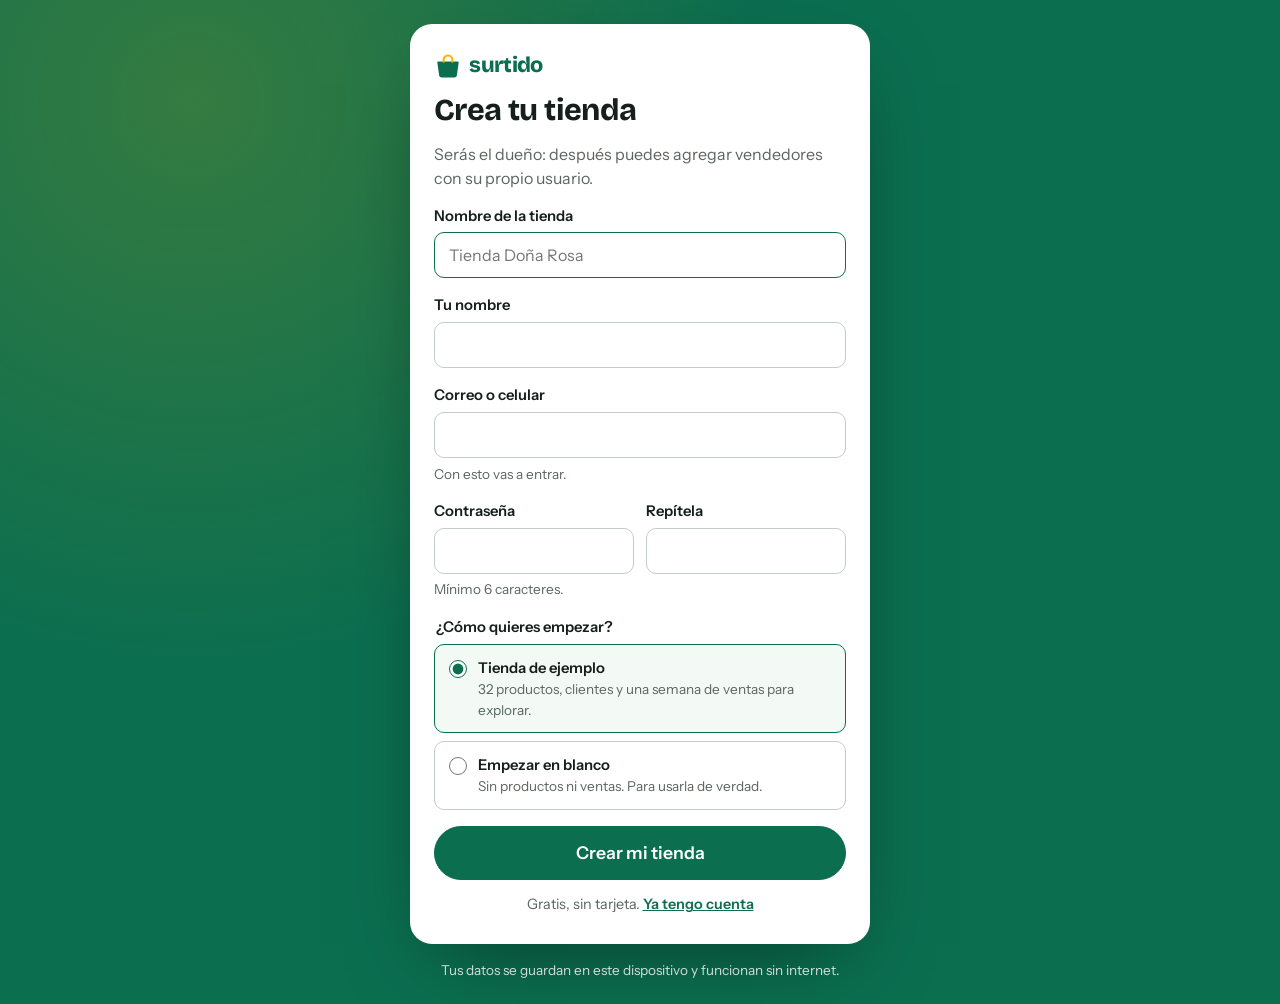
==== app/index.html @ 7cf46c28 "Primera versión de la página con la app incluida" ====
<!doctype html>
<html lang="es-CO">
  <head>
    <meta charset="UTF-8" />
    <meta name="viewport" content="width=device-width, initial-scale=1.0, viewport-fit=cover" />
    <meta name="description" content="Surtido: ventas, inventario, fiado y caja para tiendas de barrio. Funciona sin internet." />
    <meta name="theme-color" content="#0b6e4f" />
    <link rel="icon" type="image/svg+xml" href="./favicon.svg" />
    <link rel="apple-touch-icon" href="./icon-192.png" />
    <title>Surtido</title>
    <script type="module" crossorigin>var e=Object.create,t=Object.defineProperty,n=Object.getOwnPropertyDescriptor,r=Object.getOwnPropertyNames,i=Object.getPrototypeOf,a=Object.prototype.hasOwnProperty,o=(e,t)=>()=>(t||(e((t={exports:{}}).exports,t,t.exports),e=null),t.exports),s=(e,i,o,s)=>{if(i&&typeof i==`object`||typeof i==`function`)for(var c=r(i),l=0,u=c.length,d;l<u;l++)d=c[l],!a.call(e,d)&&d!==o&&t(e,d,{get:(e=>i[e]).bind(null,d),enumerable:!(s=n(i,d))||s.enumerable});return e},c=(n,r,o)=>(o=n==null?{}:e(i(n)),s(r||!n||!n.__esModule||!a.call(n,`default`)?t(o,`default`,{value:n,enumerable:!0}):o,n));(function(){let e=document.createElement(`link`).relList;if(e&&e.supports&&e.supports(`modulepreload`))return;for(let e of document.querySelectorAll(`link[rel="modulepreload"]`))n(e);new MutationObserver(e=>{for(let t of e)if(t.type===`childList`)for(let e of t.addedNodes)e.tagName===`LINK`&&e.rel===`modulepreload`&&n(e)}).observe(document,{childList:!0,subtree:!0});function t(e){let t={};return e.integrity&&(t.integrity=e.integrity),e.referrerPolicy&&(t.referrerPolicy=e.referrerPolicy),t.credentials=e.crossOrigin===`use-credentials`?`include`:e.crossOrigin===`anonymous`?`omit`:`same-origin`,t}function n(e){if(e.ep)return;e.ep=!0;let n=t(e);fetch(e.href,n)}})();var l=o((e=>{var t=Symbol.for(`react.transitional.element`),n=Symbol.for(`react.portal`),r=Symbol.for(`react.fragment`),i=Symbol.for(`react.strict_mode`),a=Symbol.for(`react.profiler`),o=Symbol.for(`react.consumer`),s=Symbol.for(`react.context`),c=Symbol.for(`react.forward_ref`),l=Symbol.for(`react.suspense`),u=Symbol.for(`react.memo`),d=Symbol.for(`react.lazy`),f=Symbol.for(`react.activity`),p=Symbol.for(`react.view_transition`),m=Symbol.iterator;function h(e){return typeof e!=`object`||!e?null:(e=m&&e[m]||e[`@@iterator`],typeof e==`function`?e:null)}var g={isMounted:function(){return!1},enqueueForceUpdate:function(){},enqueueReplaceState:function(){},enqueueSetState:function(){}},_=Object.assign,v={};function y(e,t,n){this.props=e,this.context=t,this.refs=v,this.updater=n||g}y.prototype.isReactComponent={},y.prototype.setState=function(e,t){if(typeof e!=`object`&&typeof e!=`function`&&e!=null)throw Error(`takes an object of state variables to update or a function which returns an object of state variables.`);this.updater.enqueueSetState(this,e,t,`setState`)},y.prototype.forceUpdate=function(e){this.updater.enqueueForceUpdate(this,e,`forceUpdate`)};function b(){}b.prototype=y.prototype;function x(e,t,n){this.props=e,this.context=t,this.refs=v,this.updater=n||g}var S=x.prototype=new b;S.constructor=x,_(S,y.prototype),S.isPureReactComponent=!0;var C=Array.isArray;function w(){}var T={H:null,A:null,T:null,S:null},E=Object.prototype.hasOwnProperty;function D(e,n,r){var i=r.ref;return{$$typeof:t,type:e,key:n,ref:i===void 0?null:i,props:r}}function O(e,t){return D(e.type,t,e.props)}function ee(e){return typeof e==`object`&&!!e&&e.$$typeof===t}function te(e){var t={"=":`=0`,":":`=2`};return`$`+e.replace(/[=:]/g,function(e){return t[e]})}var ne=/\/+/g;function re(e,t){return typeof e==`object`&&e&&e.key!=null?te(``+e.key):t.toString(36)}function ie(e){switch(e.status){case`fulfilled`:return e.value;case`rejected`:throw e.reason;default:switch(typeof e.status==`string`?e.then(w,w):(e.status=`pending`,e.then(function(t){e.status===`pending`&&(e.status=`fulfilled`,e.value=t)},function(t){e.status===`pending`&&(e.status=`rejected`,e.reason=t)})),e.status){case`fulfilled`:return e.value;case`rejected`:throw e.reason}}throw e}function ae(e,r,i,a,o){var s=typeof e;(s===`undefined`||s===`boolean`)&&(e=null);var c=!1;if(e===null)c=!0;else switch(s){case`bigint`:case`string`:case`number`:c=!0;break;case`object`:switch(e.$$typeof){case t:case n:c=!0;break;case d:return c=e._init,ae(c(e._payload),r,i,a,o)}}if(c)return o=o(e),c=a===``?`.`+re(e,0):a,C(o)?(i=``,c!=null&&(i=c.replace(ne,`$&/`)+`/`),ae(o,r,i,``,function(e){return e})):o!=null&&(ee(o)&&(o=O(o,i+(o.key==null||e&&e.key===o.key?``:(``+o.key).replace(ne,`$&/`)+`/`)+c)),r.push(o)),1;c=0;var l=a===``?`.`:a+`:`;if(C(e))for(var u=0;u<e.length;u++)a=e[u],s=l+re(a,u),c+=ae(a,r,i,s,o);else if(u=h(e),typeof u==`function`)for(e=u.call(e),u=0;!(a=e.next()).done;)a=a.value,s=l+re(a,u++),c+=ae(a,r,i,s,o);else if(s===`object`){if(typeof e.then==`function`)return ae(ie(e),r,i,a,o);throw r=String(e),Error(`Objects are not valid as a React child (found: `+(r===`[object Object]`?`object with keys {`+Object.keys(e).join(`, `)+`}`:r)+`). If you meant to render a collection of children, use an array instead.`)}return c}function k(e,t,n){if(e==null)return e;var r=[],i=0;return ae(e,r,``,``,function(e){return t.call(n,e,i++)}),r}function oe(e){if(e._status===-1){var t=e._result,n=t();n.then(function(t){(e._status===0||e._status===-1)&&(e._status=1,e._result=t,n.status===void 0&&(n.status=`fulfilled`,n.value=t))},function(t){(e._status===0||e._status===-1)&&(e._status=2,e._result=t,n.status===void 0&&(n.status=`rejected`,n.reason=t))}),e._status===-1&&(e._status=0,e._result=n)}if(e._status===1)return e._result.default;throw e._result}var se=typeof reportError==`function`?reportError:function(e){if(typeof window==`object`&&typeof window.ErrorEvent==`function`){var t=new window.ErrorEvent(`error`,{bubbles:!0,cancelable:!0,message:typeof e==`object`&&e&&typeof e.message==`string`?String(e.message):String(e),error:e});if(!window.dispatchEvent(t))return}else if(typeof process==`object`&&typeof process.emit==`function`){process.emit(`uncaughtException`,e);return}console.error(e)};function ce(e){var t=T.T,n={};n.types=t===null?null:t.types,T.T=n;try{var r=e(),i=T.S;i!==null&&i(n,r),typeof r==`object`&&r&&typeof r.then==`function`&&r.then(w,se)}catch(e){se(e)}finally{t!==null&&n.types!==null&&(t.types=n.types),T.T=t}}function le(e){var t=T.T;if(t!==null){var n=t.types;n===null?t.types=[e]:n.indexOf(e)===-1&&n.push(e)}else ce(le.bind(null,e))}var ue={map:k,forEach:function(e,t,n){k(e,function(){t.apply(this,arguments)},n)},count:function(e){var t=0;return k(e,function(){t++}),t},toArray:function(e){return k(e,function(e){return e})||[]},only:function(e){if(!ee(e))throw Error(`React.Children.only expected to receive a single React element child.`);return e}};e.Activity=f,e.Children=ue,e.Component=y,e.Fragment=r,e.Profiler=a,e.PureComponent=x,e.StrictMode=i,e.Suspense=l,e.ViewTransition=p,e.__CLIENT_INTERNALS_DO_NOT_USE_OR_WARN_USERS_THEY_CANNOT_UPGRADE=T,e.__COMPILER_RUNTIME={__proto__:null,c:function(e){return T.H.useMemoCache(e)}},e.addTransitionType=le,e.cache=function(e){return function(){return e.apply(null,arguments)}},e.cacheSignal=function(){return null},e.cloneElement=function(e,t,n){if(e==null)throw Error(`The argument must be a React element, but you passed `+e+`.`);var r=_({},e.props),i=e.key;if(t!=null)for(a in t.key!==void 0&&(i=``+t.key),t)!E.call(t,a)||a===`key`||a===`__self`||a===`__source`||a===`ref`&&t.ref===void 0||(r[a]=t[a]);var a=arguments.length-2;if(a===1)r.children=n;else if(1<a){for(var o=Array(a),s=0;s<a;s++)o[s]=arguments[s+2];r.children=o}return D(e.type,i,r)},e.createContext=function(e){return e={$$typeof:s,_currentValue:e,_currentValue2:e,_threadCount:0,Provider:null,Consumer:null},e.Provider=e,e.Consumer={$$typeof:o,_context:e},e},e.createElement=function(e,t,n){var r,i={},a=null;if(t!=null)for(r in t.key!==void 0&&(a=``+t.key),t)E.call(t,r)&&r!==`key`&&r!==`__self`&&r!==`__source`&&(i[r]=t[r]);var o=arguments.length-2;if(o===1)i.children=n;else if(1<o){for(var s=Array(o),c=0;c<o;c++)s[c]=arguments[c+2];i.children=s}if(e&&e.defaultProps)for(r in o=e.defaultProps,o)i[r]===void 0&&(i[r]=o[r]);return D(e,a,i)},e.createRef=function(){return{current:null}},e.forwardRef=function(e){return{$$typeof:c,render:e}},e.isValidElement=ee,e.lazy=function(e){return{$$typeof:d,_payload:{_status:-1,_result:e},_init:oe}},e.memo=function(e,t){return{$$typeof:u,type:e,compare:t===void 0?null:t}},e.startTransition=ce,e.unstable_useCacheRefresh=function(){return T.H.useCacheRefresh()},e.use=function(e){return T.H.use(e)},e.useActionState=function(e,t,n){return T.H.useActionState(e,t,n)},e.useCallback=function(e,t){return T.H.useCallback(e,t)},e.useContext=function(e){return T.H.useContext(e)},e.useDebugValue=function(){},e.useDeferredValue=function(e,t){return T.H.useDeferredValue(e,t)},e.useEffect=function(e,t){return T.H.useEffect(e,t)},e.useEffectEvent=function(e){return T.H.useEffectEvent(e)},e.useId=function(){return T.H.useId()},e.useImperativeHandle=function(e,t,n){return T.H.useImperativeHandle(e,t,n)},e.useInsertionEffect=function(e,t){return T.H.useInsertionEffect(e,t)},e.useLayoutEffect=function(e,t){return T.H.useLayoutEffect(e,t)},e.useMemo=function(e,t){return T.H.useMemo(e,t)},e.useOptimistic=function(e,t){return T.H.useOptimistic(e,t)},e.useReducer=function(e,t,n){return T.H.useReducer(e,t,n)},e.useRef=function(e){return T.H.useRef(e)},e.useState=function(e){return T.H.useState(e)},e.useSyncExternalStore=function(e,t,n){return T.H.useSyncExternalStore(e,t,n)},e.useTransition=function(){return T.H.useTransition()},e.version=`19.3.1`})),u=o(((e,t)=>{t.exports=l()})),d=o((e=>{function t(e,t){var n=e.length;e.push(t);a:for(;0<n;){var r=n-1>>>1,a=e[r];if(0<i(a,t))e[r]=t,e[n]=a,n=r;else break a}}function n(e){return e.length===0?null:e[0]}function r(e){if(e.length===0)return null;var t=e[0],n=e.pop();if(n!==t){e[0]=n;a:for(var r=0,a=e.length,o=a>>>1;r<o;){var s=2*(r+1)-1,c=e[s],l=s+1,u=e[l];if(0>i(c,n))l<a&&0>i(u,c)?(e[r]=u,e[l]=n,r=l):(e[r]=c,e[s]=n,r=s);else if(l<a&&0>i(u,n))e[r]=u,e[l]=n,r=l;else break a}}return t}function i(e,t){var n=e.sortIndex-t.sortIndex;return n===0?e.id-t.id:n}if(e.unstable_now=void 0,typeof performance==`object`&&typeof performance.now==`function`){var a=performance;e.unstable_now=function(){return a.now()}}else{var o=Date,s=o.now();e.unstable_now=function(){return o.now()-s}}var c=[],l=[],u=1,d=null,f=3,p=!1,m=!1,h=!1,g=!1,_=typeof setTimeout==`function`?setTimeout:null,v=typeof clearTimeout==`function`?clearTimeout:null,y=typeof setImmediate<`u`?setImmediate:null;function b(e){for(var i=n(l);i!==null;){if(i.callback===null)r(l);else if(i.startTime<=e)r(l),i.sortIndex=i.expirationTime,t(c,i);else break;i=n(l)}}function x(e){if(h=!1,b(e),!m){if(n(c)!==null)m=!0,S||(S=!0,O());else{var t=n(l);t!==null&&ne(x,t.startTime-e)}}}var S=!1,C=-1,w=5,T=-1;function E(){return g?!0:!(e.unstable_now()-T<w)}function D(){if(g=!1,S){var t=e.unstable_now();T=t;var i=!0;try{a:{m=!1,h&&(h=!1,v(C),C=-1),p=!0;var a=f;try{b:{for(b(t),d=n(c);d!==null&&!(d.expirationTime>t&&E());){var o=d.callback;if(typeof o==`function`){d.callback=null,f=d.priorityLevel;var s=o(d.expirationTime<=t);if(t=e.unstable_now(),typeof s==`function`){d.callback=s,b(t),i=!0;break b}d===n(c)&&r(c),b(t)}else r(c);d=n(c)}if(d!==null)i=!0;else{var u=n(l);u!==null&&ne(x,u.startTime-t),i=!1}}break a}finally{d=null,f=a,p=!1}i=void 0}}finally{i?O():S=!1}}}var O;if(typeof y==`function`)O=function(){y(D)};else if(typeof MessageChannel<`u`){var ee=new MessageChannel,te=ee.port2;ee.port1.onmessage=D,O=function(){te.postMessage(null)}}else O=function(){_(D,0)};function ne(t,n){C=_(function(){t(e.unstable_now())},n)}e.unstable_IdlePriority=5,e.unstable_ImmediatePriority=1,e.unstable_LowPriority=4,e.unstable_NormalPriority=3,e.unstable_Profiling=null,e.unstable_UserBlockingPriority=2,e.unstable_cancelCallback=function(e){e.callback=null},e.unstable_forceFrameRate=function(e){0>e||125<e?console.error(`forceFrameRate takes a positive int between 0 and 125, forcing frame rates higher than 125 fps is not supported`):w=0<e?Math.floor(1e3/e):5},e.unstable_getCurrentPriorityLevel=function(){return f},e.unstable_next=function(e){switch(f){case 1:case 2:case 3:var t=3;break;default:t=f}var n=f;f=t;try{return e()}finally{f=n}},e.unstable_requestPaint=function(){g=!0},e.unstable_runWithPriority=function(e,t){switch(e){case 1:case 2:case 3:case 4:case 5:break;default:e=3}var n=f;f=e;try{return t()}finally{f=n}},e.unstable_scheduleCallback=function(r,i,a){var o=e.unstable_now();switch(typeof a==`object`&&a?(a=a.delay,a=typeof a==`number`&&0<a?o+a:o):a=o,r){case 1:var s=-1;break;case 2:s=250;break;case 5:s=1073741823;break;case 4:s=1e4;break;default:s=5e3}return s=a+s,r={id:u++,callback:i,priorityLevel:r,startTime:a,expirationTime:s,sortIndex:-1},a>o?(r.sortIndex=a,t(l,r),n(c)===null&&r===n(l)&&(h?(v(C),C=-1):h=!0,ne(x,a-o))):(r.sortIndex=s,t(c,r),m||p||(m=!0,S||(S=!0,O()))),r},e.unstable_shouldYield=E,e.unstable_wrapCallback=function(e){var t=f;return function(){var n=f;f=t;try{return e.apply(this,arguments)}finally{f=n}}}})),f=o(((e,t)=>{t.exports=d()})),p=o((e=>{var t=u();function n(e){var t=`https://react.dev/errors/`+e;if(1<arguments.length){t+=`?args[]=`+encodeURIComponent(arguments[1]);for(var n=2;n<arguments.length;n++)t+=`&args[]=`+encodeURIComponent(arguments[n])}return`Minified React error #`+e+`; visit `+t+` for the full message or use the non-minified dev environment for full errors and additional helpful warnings.`}function r(){}var i={d:{f:r,r:function(){throw Error(n(522))},D:r,C:r,L:r,m:r,X:r,S:r,M:r},p:0,findDOMNode:null},a=Symbol.for(`react.portal`),o=Symbol.for(`react.recoverable`),s=Symbol.for(`react.optimistic_key`);function c(e,t,n){var r=3<arguments.length&&arguments[3]!==void 0?arguments[3]:null;return{$$typeof:a,key:r==null?null:r===s?s:``+r,children:e,containerInfo:t,implementation:n}}var l=t.__CLIENT_INTERNALS_DO_NOT_USE_OR_WARN_USERS_THEY_CANNOT_UPGRADE;function d(e,t){if(e===`font`)return``;if(typeof t==`string`)return t===`use-credentials`?t:``}e.__DOM_INTERNALS_DO_NOT_USE_OR_WARN_USERS_THEY_CANNOT_UPGRADE=i,e.browser=function(e){return{$$typeof:o,_reason:e}},e.createPortal=function(e,t){var r=2<arguments.length&&arguments[2]!==void 0?arguments[2]:null;if(!t||t.nodeType!==1&&t.nodeType!==9&&t.nodeType!==11)throw Error(n(299));return c(e,t,null,r)},e.flushSync=function(e){var t=l.T,n=i.p;try{if(l.T=null,i.p=2,e)return e()}finally{l.T=t,i.p=n,i.d.f()}},e.preconnect=function(e,t){typeof e==`string`&&(t?(t=t.crossOrigin,t=typeof t==`string`?t===`use-credentials`?t:``:void 0):t=null,i.d.C(e,t))},e.prefetchDNS=function(e){typeof e==`string`&&i.d.D(e)},e.preinit=function(e,t){if(typeof e==`string`&&t&&typeof t.as==`string`){var n=t.as,r=d(n,t.crossOrigin),a=typeof t.integrity==`string`?t.integrity:void 0,o=typeof t.fetchPriority==`string`?t.fetchPriority:void 0;n===`style`?i.d.S(e,typeof t.precedence==`string`?t.precedence:void 0,{crossOrigin:r,integrity:a,fetchPriority:o}):n===`script`&&i.d.X(e,{crossOrigin:r,integrity:a,fetchPriority:o,nonce:typeof t.nonce==`string`?t.nonce:void 0})}},e.preinitModule=function(e,t){if(typeof e==`string`){if(typeof t==`object`&&t){if(t.as==null||t.as===`script`){var n=d(t.as,t.crossOrigin);i.d.M(e,{crossOrigin:n,integrity:typeof t.integrity==`string`?t.integrity:void 0,nonce:typeof t.nonce==`string`?t.nonce:void 0,fetchPriority:typeof t.fetchPriority==`string`?t.fetchPriority:void 0})}}else t??i.d.M(e)}},e.preload=function(e,t){if(typeof e==`string`&&typeof t==`object`&&t&&typeof t.as==`string`){var n=t.as,r=d(n,t.crossOrigin);i.d.L(e,n,{crossOrigin:r,integrity:typeof t.integrity==`string`?t.integrity:void 0,nonce:typeof t.nonce==`string`?t.nonce:void 0,type:typeof t.type==`string`?t.type:void 0,fetchPriority:typeof t.fetchPriority==`string`?t.fetchPriority:void 0,referrerPolicy:typeof t.referrerPolicy==`string`?t.referrerPolicy:void 0,imageSrcSet:typeof t.imageSrcSet==`string`?t.imageSrcSet:void 0,imageSizes:typeof t.imageSizes==`string`?t.imageSizes:void 0,media:typeof t.media==`string`?t.media:void 0})}},e.preloadModule=function(e,t){if(typeof e==`string`){if(t){var n=d(t.as,t.crossOrigin);i.d.m(e,{as:typeof t.as==`string`&&t.as!==`script`?t.as:void 0,crossOrigin:n,integrity:typeof t.integrity==`string`?t.integrity:void 0,nonce:typeof t.nonce==`string`?t.nonce:void 0,fetchPriority:typeof t.fetchPriority==`string`?t.fetchPriority:void 0})}else i.d.m(e)}},e.requestFormReset=function(e){i.d.r(e)},e.unstable_batchedUpdates=function(e,t){return e(t)},e.useFormState=function(e,t,n){return l.H.useFormState(e,t,n)},e.useFormStatus=function(){return l.H.useHostTransitionStatus()},e.version=`19.3.1`})),m=o(((e,t)=>{function n(){if(typeof __REACT_DEVTOOLS_GLOBAL_HOOK__<`u`&&typeof __REACT_DEVTOOLS_GLOBAL_HOOK__.checkDCE==`function`)try{__REACT_DEVTOOLS_GLOBAL_HOOK__.checkDCE(n)}catch(e){console.error(e)}}n(),t.exports=p()})),h=o((e=>{var t=f(),n=u(),r=m();function i(e){var t=`https://react.dev/errors/`+e;if(1<arguments.length){t+=`?args[]=`+encodeURIComponent(arguments[1]);for(var n=2;n<arguments.length;n++)t+=`&args[]=`+encodeURIComponent(arguments[n])}return`Minified React error #`+e+`; visit `+t+` for the full message or use the non-minified dev environment for full errors and additional helpful warnings.`}function a(e){return!(!e||e.nodeType!==1&&e.nodeType!==9&&e.nodeType!==11)}function o(e){for(var t=e,n=t;n&&!n.alternate;)t=n,t.flags&4098&&(e=t.return),n=t.return;for(;t.return;)t=t.return;return t.tag===3?e:null}function s(e){if(e.tag===13){var t=e.memoizedState;if(t===null&&(e=e.alternate,e!==null&&(t=e.memoizedState)),t!==null)return t.dehydrated}return null}function c(e){if(e.tag===31){var t=e.memoizedState;if(t===null&&(e=e.alternate,e!==null&&(t=e.memoizedState)),t!==null)return t.dehydrated}return null}function l(e){if(o(e)!==e)throw Error(i(188))}function d(e){var t=e.alternate;if(!t){if(t=o(e),t===null)throw Error(i(188));return t===e?e:null}for(var n=e,r=t;;){var a=n.return;if(a===null)break;var s=a.alternate;if(s===null){if(r=a.return,r!==null){n=r;continue}break}if(a.child===s.child){for(s=a.child;s;){if(s===n)return l(a),e;if(s===r)return l(a),t;s=s.sibling}throw Error(i(188))}if(n.return!==r.return)n=a,r=s;else{for(var c=!1,u=a.child;u;){if(u===n){c=!0,n=a,r=s;break}if(u===r){c=!0,r=a,n=s;break}u=u.sibling}if(!c){for(u=s.child;u;){if(u===n){c=!0,n=s,r=a;break}if(u===r){c=!0,r=s,n=a;break}u=u.sibling}if(!c)throw Error(i(189))}}if(n.alternate!==r)throw Error(i(190))}if(n.tag!==3)throw Error(i(188));return n.stateNode.current===n?e:t}function p(e){var t=e.tag;if(t===5||t===26||t===27||t===6)return e;for(e=e.child;e!==null;){if(t=p(e),t!==null)return t;e=e.sibling}return null}function h(e,t,n,r,i,a){for(;e!==null;){if((e.tag===5||e.tag===27||e.tag===6)&&n(e,r,i,a)||(e.tag!==22||e.memoizedState===null)&&(t||e.tag!==5&&e.tag!==27)&&h(e.child,t,n,r,i,a))return!0;e=e.sibling}return!1}function g(e){for(e=e.return;e!==null;){if(e.tag===3||e.tag===5||e.tag===27)return e;e=e.return}return null}function _(e){var t=!1;for(e=e.return;e!==null&&(e.tag===4&&(t=!0),e.tag!==3&&e.tag!==5&&e.tag!==27);)e=e.return;return t}function v(e){var t=[null,null],n=g(e);return n===null||y(t,e,n.child,{foundSelf:!1}),t}function y(e,t,n,r){for(;n!==null;){if(n===t)r.foundSelf=!0;else if(n.tag===5||n.tag===27||n.tag===6){if(r.foundSelf)return e[1]=n,!0;e[0]=n}else if((n.tag!==22||n.memoizedState===null)&&y(e,t,n.child,r))return!0;n=n.sibling}return!1}function b(e){switch(e.tag){case 5:case 27:case 6:return e.stateNode;case 3:return e.stateNode.containerInfo;default:throw Error(i(559))}}var x=null,S=null;function C(e,t,n){return e===n||e===t&&(x=e,!0)}function w(e,t,n){return e===n?(S=e,!1):e===t&&(S!==null&&(x=e),!0)}function T(e){if(e===null)return null;do e=e===null?null:e.return;while(e&&e.tag!==5&&e.tag!==27&&e.tag!==3);return e||null}function E(e,t,n){for(var r=0,i=e;i;i=n(i))r++;i=0;for(var a=t;a;a=n(a))i++;for(;0<r-i;)e=n(e),r--;for(;0<i-r;)t=n(t),i--;for(;r--;){if(e===t||t!==null&&e===t.alternate)return e;e=n(e),t=n(t)}return null}var D=Object.assign,O=Symbol.for(`react.element`),ee=Symbol.for(`react.transitional.element`),te=Symbol.for(`react.portal`),ne=Symbol.for(`react.fragment`),re=Symbol.for(`react.strict_mode`),ie=Symbol.for(`react.profiler`),ae=Symbol.for(`react.consumer`),k=Symbol.for(`react.context`),oe=Symbol.for(`react.forward_ref`),se=Symbol.for(`react.suspense`),ce=Symbol.for(`react.suspense_list`),le=Symbol.for(`react.memo`),ue=Symbol.for(`react.lazy`),de=Symbol.for(`react.activity`),fe=Symbol.for(`react.legacy_hidden`),pe=Symbol.for(`react.memo_cache_sentinel`),me=Symbol.for(`react.view_transition`),he=Symbol.for(`react.recoverable`),ge=Symbol.iterator;function _e(e){return typeof e!=`object`||!e?null:(e=ge&&e[ge]||e[`@@iterator`],typeof e==`function`?e:null)}var ve=Symbol.for(`react.client.reference`);function ye(e){if(e==null)return null;if(typeof e==`function`)return e.$$typeof===ve?null:e.displayName||e.name||null;if(typeof e==`string`)return e;switch(e){case ne:return`Fragment`;case ie:return`Profiler`;case re:return`StrictMode`;case se:return`Suspense`;case ce:return`SuspenseList`;case de:return`Activity`;case me:return`ViewTransition`}if(typeof e==`object`)switch(e.$$typeof){case te:return`Portal`;case k:return e.displayName||`Context`;case ae:return(e._context.displayName||`Context`)+`.Consumer`;case oe:var t=e.render;return e=e.displayName,e||=(e=t.displayName||t.name||``,e===``?`ForwardRef`:`ForwardRef(`+e+`)`),e;case le:return t=e.displayName||null,t===null?ye(e.type)||`Memo`:t;case ue:t=e._payload,e=e._init;try{return ye(e(t))}catch{}}return null}var be=Array.isArray,A=n.__CLIENT_INTERNALS_DO_NOT_USE_OR_WARN_USERS_THEY_CANNOT_UPGRADE,j=r.__DOM_INTERNALS_DO_NOT_USE_OR_WARN_USERS_THEY_CANNOT_UPGRADE,xe={pending:!1,data:null,method:null,action:null},Se=[],Ce=-1;function we(e){return{current:e}}function Te(e){0>Ce||(e.current=Se[Ce],Se[Ce]=null,Ce--)}function M(e,t){Ce++,Se[Ce]=e.current,e.current=t}var Ee=we(null),De=we(null),N=we(null),P=we(null);function Oe(e,t){switch(M(N,t),M(De,e),M(Ee,null),t.nodeType){case 9:case 11:e=(e=t.documentElement)&&(e=e.namespaceURI)?up(e):0;break;default:if(e=t.tagName,t=t.namespaceURI)t=up(t),e=dp(t,e);else switch(e){case`svg`:e=1;break;case`math`:e=2;break;default:e=0}}Te(Ee),M(Ee,e)}function ke(){Te(Ee),Te(De),Te(N)}function Ae(e){var t=e.memoizedState;t!==null&&(sh._currentValue=t.memoizedState,M(P,e)),t=Ee.current;var n=dp(t,e.type);t!==n&&(M(De,e),M(Ee,n))}function je(e){De.current===e&&(Te(Ee),Te(De)),P.current===e&&(Te(P),sh._currentValue=xe)}var Me,Ne;function Pe(e){if(Me===void 0)try{throw Error()}catch(e){var t=e.stack.trim().match(/\n( *(at )?)/);Me=t&&t[1]||``,Ne=-1<e.stack.indexOf(`
    at`)?` (<anonymous>)`:-1<e.stack.indexOf(`@`)?`@unknown:0:0`:``}return`
`+Me+e+Ne}var Fe=!1;function Ie(e,t){if(!e||Fe)return``;Fe=!0;var n=Error.prepareStackTrace;Error.prepareStackTrace=void 0;try{var r={DetermineComponentFrameRoot:function(){try{if(t){var n=function(){throw Error()};if(Object.defineProperty(n.prototype,"props",{set:function(){throw Error()}}),typeof Reflect==`object`&&Reflect.construct){try{Reflect.construct(n,[])}catch(e){var r=e}Reflect.construct(e,[],n)}else{try{n.call()}catch(e){r=e}n=!1;try{var i=Object.getOwnPropertyDescriptor(e.prototype,`props`);Object.defineProperty(e.prototype,"props",{configurable:!0,set:function(){throw Error()}}),n=!0,new e}finally{n&&(i===void 0?delete e.prototype.props:Object.defineProperty(e.prototype,"props",i))}}}else{try{throw Error()}catch(e){r=e}(n=e())&&typeof n.catch==`function`&&n.catch(function(){})}}catch(e){if(e&&r&&typeof e.stack==`string`)return[e.stack,r.stack]}return[null,null]}};r.DetermineComponentFrameRoot.displayName=`DetermineComponentFrameRoot`;var i=Object.getOwnPropertyDescriptor(r.DetermineComponentFrameRoot,`name`);i&&i.configurable&&Object.defineProperty(r.DetermineComponentFrameRoot,"name",{value:`DetermineComponentFrameRoot`});var a=r.DetermineComponentFrameRoot(),o=a[0],s=a[1];if(o&&s){var c=o.split(`
`),l=s.split(`
`);for(i=r=0;r<c.length&&!c[r].includes(`DetermineComponentFrameRoot`);)r++;for(;i<l.length&&!l[i].includes(`DetermineComponentFrameRoot`);)i++;if(r===c.length||i===l.length)for(r=c.length-1,i=l.length-1;1<=r&&0<=i&&c[r]!==l[i];)i--;for(;1<=r&&0<=i;r--,i--)if(c[r]!==l[i]){if(r!==1||i!==1)do if(r--,i--,0>i||c[r]!==l[i]){var u=`
`+c[r].replace(` at new `,` at `);return e.displayName&&u.includes(`<anonymous>`)&&(u=u.replace(`<anonymous>`,e.displayName)),u}while(1<=r&&0<=i);break}}}finally{Fe=!1,Error.prepareStackTrace=n}return(n=e?e.displayName||e.name:``)?Pe(n):``}function Le(e,t){switch(e.tag){case 26:case 27:case 5:return Pe(e.type);case 16:return Pe(`Lazy`);case 13:return e.child!==t&&t!==null?Pe(`Suspense Fallback`):Pe(`Suspense`);case 19:return Pe(`SuspenseList`);case 0:case 15:return Ie(e.type,!1);case 11:return Ie(e.type.render,!1);case 1:return Ie(e.type,!0);case 31:return Pe(`Activity`);case 30:return Pe(`ViewTransition`);default:return``}}function Re(e){try{var t=``,n=null;do t+=Le(e,n),n=e,e=e.return;while(e);return t}catch(e){return`
Error generating stack: `+e.message+`
`+e.stack}}var ze=Object.prototype.hasOwnProperty,Be=t.unstable_scheduleCallback,Ve=t.unstable_cancelCallback,He=t.unstable_shouldYield,Ue=t.unstable_requestPaint,We=t.unstable_now,Ge=t.unstable_getCurrentPriorityLevel,Ke=t.unstable_ImmediatePriority,qe=t.unstable_UserBlockingPriority,Je=t.unstable_NormalPriority,Ye=t.unstable_LowPriority,Xe=t.unstable_IdlePriority,Ze=t.log,Qe=t.unstable_setDisableYieldValue,$e=null,et=null;function tt(e){if(typeof Ze==`function`&&Qe(e),et&&typeof et.setStrictMode==`function`)try{et.setStrictMode($e,e)}catch{}}var nt=Math.clz32?Math.clz32:at,rt=Math.log,it=Math.LN2;function at(e){return e>>>=0,e===0?32:31-(rt(e)/it|0)|0}var ot=256,st=262144,ct=4194304;function lt(e){var t=e&42;if(t!==0)return t;switch(e&-e){case 1:return 1;case 2:return 2;case 4:return 4;case 8:return 8;case 16:return 16;case 32:return 32;case 64:return 64;case 128:return 128;case 256:case 512:case 1024:case 2048:case 4096:case 8192:case 16384:case 32768:case 65536:case 131072:return e&-e;case 262144:case 524288:case 1048576:case 2097152:return e&3932160;case 4194304:case 8388608:case 16777216:case 33554432:return e&62914560;case 67108864:return 67108864;case 134217728:return 134217728;case 268435456:return 268435456;case 536870912:return 536870912;case 1073741824:return 0;default:return e}}function ut(e,t,n){var r=e.pendingLanes;if(r===0)return 0;var i=0,a=e.suspendedLanes,o=e.pingedLanes;e=e.warmLanes;var s=r&134217727;return s===0?(s=r&~a,s===0?o===0?n||(n=r&~e,n!==0&&(i=lt(n))):i=lt(o):i=lt(s)):(r=s&~a,r===0?(o&=s,o===0?n||(n=s&~e,n!==0&&(i=lt(n))):i=lt(o)):i=lt(r)),i===0?0:t!==0&&t!==i&&(t&a)===0&&(a=i&-i,n=t&-t,a>=n||a===32&&n&4194048)?t:i}function dt(e,t){return(e.pendingLanes&~(e.suspendedLanes&~e.pingedLanes)&t)===0}function ft(e,t){t&8&&(t|=t&32);var n=e.entangledLanes;if(n!==0)for(e=e.entanglements,n&=t;0<n;){var r=31-nt(n),i=1<<r;t|=e[r],n&=~i}return t}function pt(e,t){switch(e){case 1:case 2:case 4:case 8:case 64:return t+250;case 16:case 32:case 128:case 256:case 512:case 1024:case 2048:case 4096:case 8192:case 16384:case 32768:case 65536:case 131072:case 262144:case 524288:case 1048576:case 2097152:return t+5e3;case 4194304:case 8388608:case 16777216:case 33554432:return-1;case 67108864:case 134217728:case 268435456:case 536870912:case 1073741824:return-1;default:return-1}}function mt(){var e=ct;return ct<<=1,!(ct&62914560)&&(ct=4194304),e}function ht(e){for(var t=[],n=0;31>n;n++)t.push(e);return t}function gt(e,t){e.pendingLanes|=t,t!==268435456&&(e.suspendedLanes=0,e.pingedLanes=0,e.warmLanes=0)}function _t(e,t,n,r,i,a){var o=e.pendingLanes;e.pendingLanes=n,e.suspendedLanes=0,e.pingedLanes=0,e.warmLanes=0,e.expiredLanes&=n,e.entangledLanes&=n,e.errorRecoveryDisabledLanes&=n,e.shellSuspendCounter=0;var s=e.entanglements,c=e.expirationTimes,l=e.hiddenUpdates;for(n=o&~n;0<n;){var u=31-nt(n),d=1<<u;s[u]=0,c[u]=-1;var f=l[u];if(f!==null)for(l[u]=null,u=0;u<f.length;u++){var p=f[u];p!==null&&(p.lane&=-536870913)}n&=~d}r!==0&&vt(e,r,0),a!==0&&i===0&&e.tag!==0&&(e.suspendedLanes|=a&~(o&~t))}function vt(e,t,n){e.pendingLanes|=t,e.suspendedLanes&=~t;var r=31-nt(t);e.entangledLanes|=t,e.entanglements[r]=e.entanglements[r]|1073741824|n&261930}function yt(e,t){var n=e.entangledLanes|=t;for(e=e.entanglements;n;){var r=31-nt(n),i=1<<r;i&t|e[r]&t&&(e[r]|=t),n&=~i}}function bt(e,t){var n=t&-t;return n=n&42?1:xt(n),(n&(e.suspendedLanes|t))===0?n:0}function xt(e){switch(e){case 2:e=1;break;case 8:e=4;break;case 32:e=16;break;case 256:case 512:case 1024:case 2048:case 4096:case 8192:case 16384:case 32768:case 65536:case 131072:case 262144:case 524288:case 1048576:case 2097152:case 4194304:case 8388608:case 16777216:case 33554432:e=128;break;case 268435456:e=134217728;break;default:e=0}return e}function St(e){return e&=-e,2<e?8<e?e&134217727?32:268435456:8:2}function Ct(){var e=j.p;return e===0?(e=window.event,e===void 0?32:Ch(e.type)):e}function wt(e,t){var n=j.p;try{return j.p=e,t()}finally{j.p=n}}var Tt=Math.random().toString(36).slice(2),Et=`__reactFiber$`+Tt,Dt=`__reactProps$`+Tt,Ot=`__reactContainer$`+Tt,kt=`__reactEvents$`+Tt,At=`__reactListeners$`+Tt,jt=`__reactHandles$`+Tt,Mt=`__reactResources$`+Tt,Nt=`__reactMarker$`+Tt,Pt=`__reactLoad$`+Tt;function Ft(e){delete e[Et],delete e[Dt],delete e[At],delete e[jt]}function It(e){var t;if(t=e[Et])return t;for(var n=e.parentNode;n;){if(t=n[Ot]||n[Et]){if(n=t.alternate,t.child!==null||n!==null&&n.child!==null)for(e=fm(e);e!==null;){if(n=e[Et])return n;e=fm(e)}return t}e=n,n=e.parentNode}return null}function Lt(e){if(e=e[Et]||e[Ot]){var t=e.tag;if(t===5||t===6||t===13||t===31||t===26||t===27||t===3)return e}return null}function Rt(e){var t=e.tag;if(t===5||t===26||t===27||t===6)return e.stateNode;throw Error(i(33))}function zt(e){var t=e[Mt];return t||=e[Mt]={hoistableStyles:new Map,hoistableScripts:new Map},t}function Bt(e){e[Nt]=!0}function Vt(e){e[Pt]=void 0}var Ht=new Set,Ut={};function Wt(e,t){Gt(e,t),Gt(e+`Capture`,t)}function Gt(e,t){for(Ut[e]=t,e=0;e<t.length;e++)Ht.add(t[e])}var Kt=RegExp(`^[:A-Z_a-z\\u00C0-\\u00D6\\u00D8-\\u00F6\\u00F8-\\u02FF\\u0370-\\u037D\\u037F-\\u1FFF\\u200C-\\u200D\\u2070-\\u218F\\u2C00-\\u2FEF\\u3001-\\uD7FF\\uF900-\\uFDCF\\uFDF0-\\uFFFD][:A-Z_a-z\\u00C0-\\u00D6\\u00D8-\\u00F6\\u00F8-\\u02FF\\u0370-\\u037D\\u037F-\\u1FFF\\u200C-\\u200D\\u2070-\\u218F\\u2C00-\\u2FEF\\u3001-\\uD7FF\\uF900-\\uFDCF\\uFDF0-\\uFFFD\\-.0-9\\u00B7\\u0300-\\u036F\\u203F-\\u2040]*$`),qt={},Jt={};function Yt(e){return ze.call(Jt,e)?!0:ze.call(qt,e)?!1:Kt.test(e)?Jt[e]=!0:(qt[e]=!0,!1)}var F=!1;function Xt(){var e=F;return F=!1,e}function Zt(e,t,n){if(Yt(t)){if(n===null)e.removeAttribute(t);else{switch(typeof n){case`undefined`:case`function`:case`symbol`:e.removeAttribute(t);return;case`boolean`:var r=t.toLowerCase().slice(0,5);if(r!==`data-`&&r!==`aria-`){e.removeAttribute(t);return}}e.setAttribute(t,n)}}}function Qt(e,t,n){if(n===null)e.removeAttribute(t);else{switch(typeof n){case`undefined`:case`function`:case`symbol`:case`boolean`:e.removeAttribute(t);return}e.setAttribute(t,n)}}function $t(e,t,n,r){if(r===null)e.removeAttribute(n);else{switch(typeof r){case`undefined`:case`function`:case`symbol`:case`boolean`:e.removeAttribute(n);return}e.setAttributeNS(t,n,r)}}function en(e){switch(typeof e){case`bigint`:case`boolean`:case`number`:case`string`:case`undefined`:return e;case`object`:return e;default:return``}}function tn(e){var t=e.type;return(e=e.nodeName)&&e.toLowerCase()===`input`&&(t===`checkbox`||t===`radio`)}function nn(e,t,n){var r=Object.getOwnPropertyDescriptor(e.constructor.prototype,t);if(!e.hasOwnProperty(t)&&r!==void 0&&typeof r.get==`function`&&typeof r.set==`function`){var i=r.get,a=r.set;return Object.defineProperty(e,t,{configurable:!0,get:function(){return i.call(this)},set:function(e){n=``+e,a.call(this,e)}}),Object.defineProperty(e,t,{enumerable:r.enumerable}),{getValue:function(){return n},setValue:function(e){n=``+e},stopTracking:function(){e._valueTracker=null,delete e[t]}}}}function rn(e){if(!e._valueTracker){var t=tn(e)?`checked`:`value`;e._valueTracker=nn(e,t,``+e[t])}}function an(e){if(!e)return!1;var t=e._valueTracker;if(!t)return!0;var n=t.getValue(),r=``;return e&&(r=tn(e)?e.checked?`true`:`false`:e.value),e=r,e!==n&&(t.setValue(e),!0)}var on=/[\n"\\]/g;function sn(e){return e.replace(on,function(e){return`\\`+e.charCodeAt(0).toString(16)+` `})}function cn(e,t,n,r,i,a,o,s){e.name=``,o!=null&&typeof o!=`function`&&typeof o!=`symbol`&&typeof o!=`boolean`?e.type=o:e.removeAttribute(`type`),t==null?o!==`submit`&&o!==`reset`||e.removeAttribute(`value`):o===`number`?(t===0&&e.value===``||e.value!=t)&&(e.value=``+en(t)):e.value!==``+en(t)&&(e.value=``+en(t)),t==null?n==null?r!=null&&e.removeAttribute(`value`):un(e,en(n)):o===`number`&&e.value==t?un(e,en(e.value)):un(e,en(t)),i==null&&a!=null&&(e.defaultChecked=!!a),i!=null&&(e.checked=i&&typeof i!=`function`&&typeof i!=`symbol`),s!=null&&typeof s!=`function`&&typeof s!=`symbol`&&typeof s!=`boolean`?e.name=``+en(s):e.removeAttribute(`name`)}function ln(e,t,n,r,i,a,o,s){if(a!=null&&typeof a!=`function`&&typeof a!=`symbol`&&typeof a!=`boolean`&&(e.type=a),t!=null||n!=null){if(!(a!==`submit`&&a!==`reset`||t!=null)){rn(e);return}n=n==null?``:``+en(n),t=t==null?n:``+en(t),s||t===e.value||(e.value=t),e.defaultValue=t}r??=i,r=typeof r!=`function`&&typeof r!=`symbol`&&!!r,e.checked=s?e.checked:!!r,e.defaultChecked=!!r,o!=null&&typeof o!=`function`&&typeof o!=`symbol`&&typeof o!=`boolean`&&(e.name=o),rn(e)}function un(e,t){e.defaultValue!==``+t&&(e.defaultValue=``+t)}function dn(e,t,n,r){if(e=e.options,t){t={};for(var i=0;i<n.length;i++)t[`$`+n[i]]=!0;for(n=0;n<e.length;n++)i=t.hasOwnProperty(`$`+e[n].value),e[n].selected!==i&&(e[n].selected=i),i&&r&&(e[n].defaultSelected=!0)}else{for(n=``+en(n),t=null,i=0;i<e.length;i++){if(e[i].value===n){e[i].selected=!0,r&&(e[i].defaultSelected=!0);return}t!==null||e[i].disabled||(t=e[i])}t!==null&&(t.selected=!0)}}function fn(e,t,n){t!=null&&(t=``+en(t),t!==e.value&&(e.value=t),n==null)?e.defaultValue!==t&&(e.defaultValue=t):e.defaultValue=n==null?``:``+en(n)}function pn(e,t,n,r){if(t==null){if(r!=null){if(n!=null)throw Error(i(92));if(be(r)){if(1<r.length)throw Error(i(93));r=r[0]}n=r}n??=``,t=n}n=en(t),e.defaultValue=n,r=e.textContent,r===n&&r!==``&&r!==null&&(e.value=r),rn(e)}function mn(e,t){if(t){var n=e.firstChild;if(n&&n===e.lastChild&&n.nodeType===3){n.nodeValue=t;return}}e.textContent=t}var hn=new Set(`animationIterationCount aspectRatio borderImageOutset borderImageSlice borderImageWidth boxFlex boxFlexGroup boxOrdinalGroup columnCount columns flex flexGrow flexPositive flexShrink flexNegative flexOrder gridArea gridRow gridRowEnd gridRowSpan gridRowStart gridColumn gridColumnEnd gridColumnSpan gridColumnStart fontWeight lineClamp lineHeight opacity order orphans scale tabSize widows zIndex zoom fillOpacity floodOpacity stopOpacity strokeDasharray strokeDashoffset strokeMiterlimit strokeOpacity strokeWidth MozAnimationIterationCount MozBoxFlex MozBoxFlexGroup MozLineClamp msAnimationIterationCount msFlex msZoom msFlexGrow msFlexNegative msFlexOrder msFlexPositive msFlexShrink msGridColumn msGridColumnSpan msGridRow msGridRowSpan WebkitAnimationIterationCount WebkitBoxFlex WebKitBoxFlexGroup WebkitBoxOrdinalGroup WebkitColumnCount WebkitColumns WebkitFlex WebkitFlexGrow WebkitFlexPositive WebkitFlexShrink WebkitLineClamp`.split(` `));function gn(e,t,n){var r=t.indexOf(`--`)===0;n==null||typeof n==`boolean`||n===``?r?e.setProperty(t,``):t===`float`?e.cssFloat=``:e[t]=``:r?e.setProperty(t,n):typeof n!=`number`||n===0||hn.has(t)?t===`float`?e.cssFloat=n:e[t]=(``+n).trim():e[t]=n+`px`}function _n(e,t,n){if(t!=null&&typeof t!=`object`)throw Error(i(62));if(e=e.style,n!=null){for(var r in n)!n.hasOwnProperty(r)||t!=null&&t.hasOwnProperty(r)||(r.indexOf(`--`)===0?e.setProperty(r,``):r===`float`?e.cssFloat=``:e[r]=``,F=!0);for(var a in t)r=t[a],t.hasOwnProperty(a)&&n[a]!==r&&(gn(e,a,r),F=!0)}else for(var o in t)t.hasOwnProperty(o)&&gn(e,o,t[o])}function vn(e){if(e.indexOf(`-`)===-1)return!1;switch(e){case`annotation-xml`:case`color-profile`:case`font-face`:case`font-face-src`:case`font-face-uri`:case`font-face-format`:case`font-face-name`:case`missing-glyph`:return!1;default:return!0}}var yn=new Map([[`acceptCharset`,`accept-charset`],[`htmlFor`,`for`],[`httpEquiv`,`http-equiv`],[`crossOrigin`,`crossorigin`],[`accentHeight`,`accent-height`],[`alignmentBaseline`,`alignment-baseline`],[`arabicForm`,`arabic-form`],[`baselineShift`,`baseline-shift`],[`capHeight`,`cap-height`],[`clipPath`,`clip-path`],[`clipRule`,`clip-rule`],[`colorInterpolation`,`color-interpolation`],[`colorInterpolationFilters`,`color-interpolation-filters`],[`colorProfile`,`color-profile`],[`colorRendering`,`color-rendering`],[`dominantBaseline`,`dominant-baseline`],[`enableBackground`,`enable-background`],[`fillOpacity`,`fill-opacity`],[`fillRule`,`fill-rule`],[`floodColor`,`flood-color`],[`floodOpacity`,`flood-opacity`],[`fontFamily`,`font-family`],[`fontSize`,`font-size`],[`fontSizeAdjust`,`font-size-adjust`],[`fontStretch`,`font-stretch`],[`fontStyle`,`font-style`],[`fontVariant`,`font-variant`],[`fontWeight`,`font-weight`],[`glyphName`,`glyph-name`],[`glyphOrientationHorizontal`,`glyph-orientation-horizontal`],[`glyphOrientationVertical`,`glyph-orientation-vertical`],[`horizAdvX`,`horiz-adv-x`],[`horizOriginX`,`horiz-origin-x`],[`imageRendering`,`image-rendering`],[`letterSpacing`,`letter-spacing`],[`lightingColor`,`lighting-color`],[`markerEnd`,`marker-end`],[`markerMid`,`marker-mid`],[`markerStart`,`marker-start`],[`maskType`,`mask-type`],[`overlinePosition`,`overline-position`],[`overlineThickness`,`overline-thickness`],[`paintOrder`,`paint-order`],[`panose-1`,`panose-1`],[`pointerEvents`,`pointer-events`],[`renderingIntent`,`rendering-intent`],[`shapeRendering`,`shape-rendering`],[`stopColor`,`stop-color`],[`stopOpacity`,`stop-opacity`],[`strikethroughPosition`,`strikethrough-position`],[`strikethroughThickness`,`strikethrough-thickness`],[`strokeDasharray`,`stroke-dasharray`],[`strokeDashoffset`,`stroke-dashoffset`],[`strokeLinecap`,`stroke-linecap`],[`strokeLinejoin`,`stroke-linejoin`],[`strokeMiterlimit`,`stroke-miterlimit`],[`strokeOpacity`,`stroke-opacity`],[`strokeWidth`,`stroke-width`],[`textAnchor`,`text-anchor`],[`textDecoration`,`text-decoration`],[`textRendering`,`text-rendering`],[`transformOrigin`,`transform-origin`],[`underlinePosition`,`underline-position`],[`underlineThickness`,`underline-thickness`],[`unicodeBidi`,`unicode-bidi`],[`unicodeRange`,`unicode-range`],[`unitsPerEm`,`units-per-em`],[`vAlphabetic`,`v-alphabetic`],[`vHanging`,`v-hanging`],[`vIdeographic`,`v-ideographic`],[`vMathematical`,`v-mathematical`],[`vectorEffect`,`vector-effect`],[`vertAdvY`,`vert-adv-y`],[`vertOriginX`,`vert-origin-x`],[`vertOriginY`,`vert-origin-y`],[`wordSpacing`,`word-spacing`],[`writingMode`,`writing-mode`],[`xmlnsXlink`,`xmlns:xlink`],[`xHeight`,`x-height`]]),bn=/^[\u0000-\u001F ]*j[\r\n\t]*a[\r\n\t]*v[\r\n\t]*a[\r\n\t]*s[\r\n\t]*c[\r\n\t]*r[\r\n\t]*i[\r\n\t]*p[\r\n\t]*t[\r\n\t]*:/i;function xn(e){return bn.test(``+e)?`javascript:throw new Error('React has blocked a javascript: URL as a security precaution.')`:e}function Sn(){}var Cn=null;function wn(e){return e=e.target||e.srcElement||window,e.correspondingUseElement&&(e=e.correspondingUseElement),e.nodeType===3?e.parentNode:e}var Tn=null,En=null;function Dn(e){var t=Lt(e);if(t&&(e=t.stateNode)){var n=e[Dt]||null;a:switch(e=t.stateNode,t.type){case`input`:if(cn(e,n.value,n.defaultValue,n.defaultValue,n.checked,n.defaultChecked,n.type,n.name),t=n.name,n.type===`radio`&&t!=null){for(n=e;n.parentNode;)n=n.parentNode;for(n=n.querySelectorAll(`input[name="`+sn(``+t)+`"][type="radio"]`),t=0;t<n.length;t++){var r=n[t];if(r!==e&&r.form===e.form){var a=r[Dt]||null;if(!a)throw Error(i(90));cn(r,a.value,a.defaultValue,a.defaultValue,a.checked,a.defaultChecked,a.type,a.name)}}for(t=0;t<n.length;t++)r=n[t],r.form===e.form&&an(r)}break a;case`textarea`:fn(e,n.value,n.defaultValue);break a;case`select`:t=n.value,t!=null&&dn(e,!!n.multiple,t,!1)}}}var On=!1;function kn(e,t,n){if(On)return e(t,n);On=!0;try{return e(t)}finally{if(On=!1,(Tn!==null||En!==null)&&(zd(),Tn&&(t=Tn,e=En,En=Tn=null,Dn(t),e)))for(t=0;t<e.length;t++)Dn(e[t])}}function An(e,t){var n=e.stateNode;if(n===null)return null;var r=n[Dt]||null;if(r===null)return null;n=r[t];a:switch(t){case`onClick`:case`onClickCapture`:case`onDoubleClick`:case`onDoubleClickCapture`:case`onMouseDown`:case`onMouseDownCapture`:case`onMouseMove`:case`onMouseMoveCapture`:case`onMouseUp`:case`onMouseUpCapture`:case`onMouseEnter`:(r=!r.disabled)||(e=e.type,r=e!==`button`&&e!==`input`&&e!==`select`&&e!==`textarea`),e=!r;break a;default:e=!1}if(e)return null;if(n&&typeof n!=`function`)throw Error(i(231,t,typeof n));return n}var jn=typeof window<`u`&&window.document!==void 0&&window.document.createElement!==void 0,Mn=!1;if(jn)try{var Nn={};Object.defineProperty(Nn,"passive",{get:function(){Mn=!0}}),window.addEventListener(`test`,Nn,Nn),window.removeEventListener(`test`,Nn,Nn)}catch{Mn=!1}var Pn=null,Fn=null,In=null;function Ln(){if(In)return In;var e,t=Fn,n=t.length,r,i=`value`in Pn?Pn.value:Pn.textContent,a=i.length;for(e=0;e<n&&t[e]===i[e];e++);var o=n-e;for(r=1;r<=o&&t[n-r]===i[a-r];r++);return In=i.slice(e,1<r?1-r:void 0)}function Rn(e){var t=e.keyCode;return`charCode`in e?(e=e.charCode,e===0&&t===13&&(e=13)):e=t,e===10&&(e=13),32<=e||e===13?e:0}function zn(){return!0}function Bn(){return!1}function Vn(e){function t(t,n,r,i,a){for(var o in this._reactName=t,this._targetInst=r,this.type=n,this.nativeEvent=i,this.target=a,this.currentTarget=null,e)e.hasOwnProperty(o)&&(t=e[o],this[o]=t?t(i):i[o]);return this.isDefaultPrevented=(i.defaultPrevented==null?!1===i.returnValue:i.defaultPrevented)?zn:Bn,this.isPropagationStopped=Bn,this}return D(t.prototype,{preventDefault:function(){this.defaultPrevented=!0;var e=this.nativeEvent;e&&(e.preventDefault?e.preventDefault():typeof e.returnValue!=`unknown`&&(e.returnValue=!1),this.isDefaultPrevented=zn)},stopPropagation:function(){var e=this.nativeEvent;e&&(e.stopPropagation?e.stopPropagation():typeof e.cancelBubble!=`unknown`&&(e.cancelBubble=!0),this.isPropagationStopped=zn)},persist:function(){},isPersistent:zn}),t}var Hn={eventPhase:0,bubbles:0,cancelable:0,timeStamp:function(e){return e.timeStamp||Date.now()},defaultPrevented:0,isTrusted:0},Un=Vn(Hn),Wn=D({},Hn,{view:0,detail:0}),Gn=Vn(Wn),Kn,qn,Jn,Yn=D({},Wn,{screenX:0,screenY:0,clientX:0,clientY:0,pageX:0,pageY:0,ctrlKey:0,shiftKey:0,altKey:0,metaKey:0,getModifierState:or,button:0,buttons:0,relatedTarget:function(e){return e.relatedTarget===void 0?e.fromElement===e.srcElement?e.toElement:e.fromElement:e.relatedTarget},movementX:function(e){return`movementX`in e?e.movementX:(e!==Jn&&(Jn&&e.type===`mousemove`?(Kn=e.screenX-Jn.screenX,qn=e.screenY-Jn.screenY):qn=Kn=0,Jn=e),Kn)},movementY:function(e){return`movementY`in e?e.movementY:qn}}),Xn=Vn(Yn),Zn=Vn(D({},Yn,{dataTransfer:0})),Qn=Vn(D({},Wn,{relatedTarget:0})),$n=Vn(D({},Hn,{animationName:0,elapsedTime:0,pseudoElement:0})),er=Vn(D({},Hn,{clipboardData:function(e){return`clipboardData`in e?e.clipboardData:window.clipboardData}})),tr=Vn(D({},Hn,{data:0})),nr={Esc:`Escape`,Spacebar:` `,Left:`ArrowLeft`,Up:`ArrowUp`,Right:`ArrowRight`,Down:`ArrowDown`,Del:`Delete`,Win:`OS`,Menu:`ContextMenu`,Apps:`ContextMenu`,Scroll:`ScrollLock`,MozPrintableKey:`Unidentified`},rr={8:`Backspace`,9:`Tab`,12:`Clear`,13:`Enter`,16:`Shift`,17:`Control`,18:`Alt`,19:`Pause`,20:`CapsLock`,27:`Escape`,32:` `,33:`PageUp`,34:`PageDown`,35:`End`,36:`Home`,37:`ArrowLeft`,38:`ArrowUp`,39:`ArrowRight`,40:`ArrowDown`,45:`Insert`,46:`Delete`,112:`F1`,113:`F2`,114:`F3`,115:`F4`,116:`F5`,117:`F6`,118:`F7`,119:`F8`,120:`F9`,121:`F10`,122:`F11`,123:`F12`,144:`NumLock`,145:`ScrollLock`,224:`Meta`},ir={Alt:`altKey`,Control:`ctrlKey`,Meta:`metaKey`,Shift:`shiftKey`};function ar(e){var t=this.nativeEvent;return t.getModifierState?t.getModifierState(e):(e=ir[e])?!!t[e]:!1}function or(){return ar}var sr=Vn(D({},Wn,{key:function(e){if(e.key){var t=nr[e.key]||e.key;if(t!==`Unidentified`)return t}return e.type===`keypress`?(e=Rn(e),e===13?`Enter`:String.fromCharCode(e)):e.type===`keydown`||e.type===`keyup`?rr[e.keyCode]||`Unidentified`:``},code:0,location:0,ctrlKey:0,shiftKey:0,altKey:0,metaKey:0,repeat:0,locale:0,getModifierState:or,charCode:function(e){return e.type===`keypress`?Rn(e):0},keyCode:function(e){return e.type===`keydown`||e.type===`keyup`?e.keyCode:0},which:function(e){return e.type===`keypress`?Rn(e):e.type===`keydown`||e.type===`keyup`?e.keyCode:0}})),cr=Vn(D({},Yn,{pointerId:0,width:0,height:0,pressure:0,tangentialPressure:0,tiltX:0,tiltY:0,twist:0,pointerType:0,isPrimary:0})),lr=Vn(D({},Hn,{submitter:0})),ur=Vn(D({},Wn,{touches:0,targetTouches:0,changedTouches:0,altKey:0,metaKey:0,ctrlKey:0,shiftKey:0,getModifierState:or})),dr=Vn(D({},Hn,{propertyName:0,elapsedTime:0,pseudoElement:0})),fr=Vn(D({},Yn,{deltaX:function(e){return`deltaX`in e?e.deltaX:`wheelDeltaX`in e?-e.wheelDeltaX:0},deltaY:function(e){return`deltaY`in e?e.deltaY:`wheelDeltaY`in e?-e.wheelDeltaY:`wheelDelta`in e?-e.wheelDelta:0},deltaZ:0,deltaMode:0})),pr=Vn(D({},Hn,{newState:0,oldState:0,source:0})),mr=[9,13,27,32],hr=jn&&`CompositionEvent`in window,gr=null;jn&&`documentMode`in document&&(gr=document.documentMode);var _r=jn&&`TextEvent`in window&&!gr,vr=jn&&(!hr||gr&&8<gr&&11>=gr),yr=` `,br=!1;function xr(e,t){switch(e){case`keyup`:return mr.indexOf(t.keyCode)!==-1;case`keydown`:return t.keyCode!==229;case`keypress`:case`mousedown`:case`focusout`:return!0;default:return!1}}function Sr(e){return e=e.detail,typeof e==`object`&&`data`in e?e.data:null}var Cr=!1;function wr(e,t){switch(e){case`compositionend`:return Sr(t);case`keypress`:return t.which===32?(br=!0,yr):null;case`textInput`:return e=t.data,e===yr&&br?null:e;default:return null}}function Tr(e,t){if(Cr)return e===`compositionend`||!hr&&xr(e,t)?(e=Ln(),In=Fn=Pn=null,Cr=!1,e):null;switch(e){case`paste`:return null;case`keypress`:if(!(t.ctrlKey||t.altKey||t.metaKey)||t.ctrlKey&&t.altKey){if(t.char&&1<t.char.length)return t.char;if(t.which)return String.fromCharCode(t.which)}return null;case`compositionend`:return vr&&t.locale!==`ko`?null:t.data;default:return null}}var Er={color:!0,date:!0,datetime:!0,"datetime-local":!0,email:!0,month:!0,number:!0,password:!0,range:!0,search:!0,tel:!0,text:!0,time:!0,url:!0,week:!0};function Dr(e){var t=e&&e.nodeName&&e.nodeName.toLowerCase();return t===`input`?!!Er[e.type]:t===`textarea`}function Or(e,t,n,r){Tn?En?En.push(r):En=[r]:Tn=r,t=Jf(t,`onChange`),0<t.length&&(n=new Un(`onChange`,`change`,null,n,r),e.push({event:n,listeners:t}))}var kr=null,Ar=null;function jr(e){Vf(e,0)}function Mr(e){if(an(Rt(e)))return e}function Nr(e,t){if(e===`change`)return t}var Pr=!1;if(jn){var Fr;if(jn){var Ir=`oninput`in document;if(!Ir){var Lr=document.createElement(`div`);Lr.setAttribute(`oninput`,`return;`),Ir=typeof Lr.oninput==`function`}Fr=Ir}else Fr=!1;Pr=Fr&&(!document.documentMode||9<document.documentMode)}function Rr(){kr&&(kr.detachEvent(`onpropertychange`,zr),Ar=kr=null)}function zr(e){if(e.propertyName===`value`&&Mr(Ar)){var t=[];Or(t,Ar,e,wn(e)),kn(jr,t)}}function Br(e,t,n){e===`focusin`?(Rr(),kr=t,Ar=n,kr.attachEvent(`onpropertychange`,zr)):e===`focusout`&&Rr()}function Vr(e){if(e===`selectionchange`||e===`keyup`||e===`keydown`)return Mr(Ar)}function Hr(e,t){if(e===`click`)return Mr(t)}function Ur(e,t){if(e===`input`||e===`change`)return Mr(t)}function Wr(e,t){return e===t&&(e!==0||1/e==1/t)||e!==e&&t!==t}var Gr=typeof Object.is==`function`?Object.is:Wr;function Kr(e,t){if(Gr(e,t))return!0;if(typeof e!=`object`||!e||typeof t!=`object`||!t)return!1;var n=Object.keys(e),r=Object.keys(t);if(n.length!==r.length)return!1;for(r=0;r<n.length;r++){var i=n[r];if(!ze.call(t,i)||!Gr(e[i],t[i]))return!1}return!0}function qr(e){if(e||=typeof document<`u`?document:void 0,e===void 0)return null;try{return e.activeElement||e.body}catch{return e.body}}function Jr(e){for(;e&&e.firstChild;)e=e.firstChild;return e}function Yr(e,t){var n=Jr(e);e=0;for(var r;n;){if(n.nodeType===3){if(r=e+n.textContent.length,e<=t&&r>=t)return{node:n,offset:t-e};e=r}a:{for(;n;){if(n.nextSibling){n=n.nextSibling;break a}n=n.parentNode}n=void 0}n=Jr(n)}}function Xr(e,t){return e&&t?e===t?!0:e&&e.nodeType===3?!1:t&&t.nodeType===3?Xr(e,t.parentNode):`contains`in e?e.contains(t):e.compareDocumentPosition?!!(e.compareDocumentPosition(t)&16):!1:!1}function Zr(e){e=e!=null&&e.ownerDocument!=null&&e.ownerDocument.defaultView!=null?e.ownerDocument.defaultView:window;for(var t=qr(e.document);t instanceof e.HTMLIFrameElement;){try{var n=typeof t.contentWindow.location.href==`string`}catch{n=!1}if(n)e=t.contentWindow;else break;t=qr(e.document)}return t}function Qr(e){var t=e&&e.nodeName&&e.nodeName.toLowerCase();return t&&(t===`input`&&(e.type===`text`||e.type===`search`||e.type===`tel`||e.type===`url`||e.type===`password`)||t===`textarea`||e.contentEditable===`true`)}var $r=jn&&`documentMode`in document&&11>=document.documentMode,ei=null,ti=null,ni=null,ri=!1;function ii(e,t,n){var r=n.window===n?n.document:n.nodeType===9?n:n.ownerDocument;ri||ei==null||ei!==qr(r)||(r=ei,`selectionStart`in r&&Qr(r)?r={start:r.selectionStart,end:r.selectionEnd}:(r=(r.ownerDocument&&r.ownerDocument.defaultView||window).getSelection(),r={anchorNode:r.anchorNode,anchorOffset:r.anchorOffset,focusNode:r.focusNode,focusOffset:r.focusOffset}),ni&&Kr(ni,r)||(ni=r,r=Jf(ti,`onSelect`),0<r.length&&(t=new Un(`onSelect`,`select`,null,t,n),e.push({event:t,listeners:r}),t.target=ei)))}function ai(e,t){var n={};return n[e.toLowerCase()]=t.toLowerCase(),n[`Webkit`+e]=`webkit`+t,n[`Moz`+e]=`moz`+t,n}var oi={animationend:ai(`Animation`,`AnimationEnd`),animationiteration:ai(`Animation`,`AnimationIteration`),animationstart:ai(`Animation`,`AnimationStart`),transitionrun:ai(`Transition`,`TransitionRun`),transitionstart:ai(`Transition`,`TransitionStart`),transitioncancel:ai(`Transition`,`TransitionCancel`),transitionend:ai(`Transition`,`TransitionEnd`)},si={},ci={};jn&&(ci=document.createElement(`div`).style,`AnimationEvent`in window||(delete oi.animationend.animation,delete oi.animationiteration.animation,delete oi.animationstart.animation),`TransitionEvent`in window||delete oi.transitionend.transition);function li(e){if(si[e])return si[e];if(!oi[e])return e;var t=oi[e],n;for(n in t)if(t.hasOwnProperty(n)&&n in ci)return si[e]=t[n];return e}var ui=li(`animationend`),di=li(`animationiteration`),fi=li(`animationstart`),pi=li(`transitionrun`),mi=li(`transitionstart`),hi=li(`transitioncancel`),gi=li(`transitionend`),_i=new Map,vi=`abort auxClick beforeToggle cancel canPlay canPlayThrough click close contextMenu copy cut drag dragEnd dragEnter dragExit dragLeave dragOver dragStart drop durationChange emptied encrypted ended error fullscreenChange fullscreenError gotPointerCapture input invalid keyDown keyPress keyUp load loadedData loadedMetadata loadStart lostPointerCapture mouseDown mouseMove mouseOut mouseOver mouseUp paste pause play playing pointerCancel pointerDown pointerMove pointerOut pointerOver pointerUp progress rateChange reset resize seeked seeking stalled submit suspend timeUpdate touchCancel touchEnd touchStart volumeChange scroll toggle touchMove waiting wheel`.split(` `);vi.push(`scrollEnd`);function yi(e,t){_i.set(e,t),Wt(t,[e])}var bi=0;function xi(e,t){if(e.name!=null&&e.name!==`auto`)return e.name;if(t.autoName!==null)return t.autoName;e=bd.identifierPrefix;var n=bi++;return e=`_`+e+`t_`+n.toString(32)+`_`,t.autoName=e}function Si(e){if(e==null||typeof e==`string`)return e;var t=null,n=Od;if(n!==null)for(var r=0;r<n.length;r++){var i=e[n[r]];if(i!=null){if(i===`none`)return`none`;t=t==null?i:t+(` `+i)}}return t??e.default}function Ci(e,t){return e=Si(e),t=Si(t),t==null?e===`auto`?null:e:t===`auto`?null:t}var wi=typeof reportError==`function`?reportError:function(e){if(typeof window==`object`&&typeof window.ErrorEvent==`function`){var t=new window.ErrorEvent(`error`,{bubbles:!0,cancelable:!0,message:typeof e==`object`&&e&&typeof e.message==`string`?String(e.message):String(e),error:e});if(!window.dispatchEvent(t))return}else if(typeof process==`object`&&typeof process.emit==`function`){process.emit(`uncaughtException`,e);return}console.error(e)},Ti=[],Ei=0,Di=0;function Oi(){for(var e=Ei,t=Di=Ei=0;t<e;){var n=Ti[t];Ti[t++]=null;var r=Ti[t];Ti[t++]=null;var i=Ti[t];Ti[t++]=null;var a=Ti[t];if(Ti[t++]=null,r!==null&&i!==null){var o=r.pending;o===null?i.next=i:(i.next=o.next,o.next=i),r.pending=i}a!==0&&Mi(n,i,a)}}function ki(e,t,n,r){Ti[Ei++]=e,Ti[Ei++]=t,Ti[Ei++]=n,Ti[Ei++]=r,Di|=r,e.lanes|=r,e=e.alternate,e!==null&&(e.lanes|=r)}function Ai(e,t,n,r){return ki(e,t,n,r),Ni(e)}function ji(e,t){return ki(e,null,null,t),Ni(e)}function Mi(e,t,n){e.lanes|=n;var r=e.alternate;r!==null&&(r.lanes|=n);for(var i=!1,a=e.return;a!==null;)a.childLanes|=n,r=a.alternate,r!==null&&(r.childLanes|=n),a.tag===22&&(e=a.stateNode,e===null||e._visibility&1||(i=!0)),e=a,a=a.return;return e.tag===3?(a=e.stateNode,i&&t!==null&&(i=31-nt(n),e=a.hiddenUpdates,r=e[i],r===null?e[i]=[t]:r.push(t),t.lane=n|536870912),a):null}function Ni(e){if(50<kd)throw kd=0,Ad=null,Error(i(185));for(var t=e.return;t!==null;)e=t,t=e.return;return e.tag===3?e.stateNode:null}var Pi={};function Fi(e,t,n,r){this.tag=e,this.key=n,this.sibling=this.child=this.return=this.stateNode=this.type=this.elementType=null,this.index=0,this.refCleanup=this.ref=null,this.pendingProps=t,this.dependencies=this.memoizedState=this.updateQueue=this.memoizedProps=null,this.mode=r,this.subtreeFlags=this.flags=0,this.deletions=null,this.childLanes=this.lanes=0,this.alternate=null}function Ii(e,t,n,r){return new Fi(e,t,n,r)}function Li(e){return e=e.prototype,!(!e||!e.isReactComponent)}function Ri(e,t){var n=e.alternate;return n===null?(n=Ii(e.tag,t,e.key,e.mode),n.elementType=e.elementType,n.type=e.type,n.stateNode=e.stateNode,n.alternate=e,e.alternate=n):(n.pendingProps=t,n.type=e.type,n.flags=0,n.subtreeFlags=0,n.deletions=null),n.flags=e.flags&1206910976,n.childLanes=e.childLanes,n.lanes=e.lanes,n.child=e.child,n.memoizedProps=e.memoizedProps,n.memoizedState=e.memoizedState,n.updateQueue=e.updateQueue,t=e.dependencies,n.dependencies=t===null?null:{lanes:t.lanes,firstContext:t.firstContext},n.sibling=e.sibling,n.index=e.index,n.ref=e.ref,n.refCleanup=e.refCleanup,n}function zi(e,t){e.flags&=1206910978;var n=e.alternate;return n===null?(e.childLanes=0,e.lanes=t,e.child=null,e.subtreeFlags=0,e.memoizedProps=null,e.memoizedState=null,e.updateQueue=null,e.dependencies=null,e.stateNode=null):(e.childLanes=n.childLanes,e.lanes=n.lanes,e.child=n.child,e.subtreeFlags=0,e.deletions=null,e.memoizedProps=n.memoizedProps,e.memoizedState=n.memoizedState,e.updateQueue=n.updateQueue,e.type=n.type,t=n.dependencies,e.dependencies=t===null?null:{lanes:t.lanes,firstContext:t.firstContext}),e}function Bi(e,t,n,r,a,o){var s=0;if(r=e,typeof r==`function`)Li(r)&&(s=1);else if(typeof r==`string`)s=qm(e,n,Ee.current)?26:e===`html`||e===`head`||e===`body`?27:5;else a:switch(r){case de:return e=Ii(31,n,t,a),e.elementType=de,e.lanes=o,e;case ne:return Vi(n.children,a,o,t);case re:s=8,a|=24;break;case ie:return e=Ii(12,n,t,a|2),e.elementType=ie,e.lanes=o,e;case se:return e=Ii(13,n,t,a),e.elementType=se,e.lanes=o,e;case ce:return e=Ii(19,n,t,a),e.elementType=ce,e.lanes=o,e;case fe:case me:return e=a|32,e=Ii(30,n,t,e),e.elementType=me,e.lanes=o,e.stateNode={autoName:null,paired:null,clones:null,ref:null},e;default:if(typeof r==`object`&&r)switch(r.$$typeof){case k:s=10;break a;case ae:s=9;break a;case oe:s=11;break a;case le:s=14;break a;case ue:s=16,r=null;break a}s=29,n=Error(i(130,e===null?`null`:typeof e,``)),r=null}return t=Ii(s,n,t,a),t.elementType=e,t.type=r,t.lanes=o,t}function Vi(e,t,n,r){return e=Ii(7,e,r,t),e.lanes=n,e}function Hi(e,t,n){return e=Ii(6,e,null,t),e.lanes=n,e}function Ui(e){var t=Ii(18,null,null,0);return t.stateNode=e,t}function Wi(e,t,n){return t=Ii(4,e.children===null?[]:e.children,e.key,t),t.lanes=n,t.stateNode={containerInfo:e.containerInfo,pendingChildren:null,implementation:e.implementation},t}var Gi=new WeakMap;function Ki(e,t){if(typeof e==`object`&&e){var n=Gi.get(e);return n===void 0?(t={value:e,source:t,stack:Re(t)},Gi.set(e,t),t):n}return{value:e,source:t,stack:Re(t)}}var qi=[],Ji=0,Yi=null,Xi=0,Zi=[],Qi=0,$i=null,ea=1,ta=``;function na(e,t){qi[Ji++]=Xi,qi[Ji++]=Yi,Yi=e,Xi=t}function ra(e,t,n){Zi[Qi++]=ea,Zi[Qi++]=ta,Zi[Qi++]=$i,$i=e;var r=ea;e=ta;var i=32-nt(r)-1;r&=~(1<<i),n+=1;var a=32-nt(t)+i;if(30<a){var o=i-i%5;a=(r&(1<<o)-1).toString(32),r>>=o,i-=o,ea=1<<32-nt(t)+i|n<<i|r,ta=a+e}else ea=1<<a|n<<i|r,ta=e}function ia(e){e.return!==null&&(na(e,1),ra(e,1,0))}function aa(e){for(;e===Yi;)Yi=qi[--Ji],qi[Ji]=null,Xi=qi[--Ji],qi[Ji]=null;for(;e===$i;)$i=Zi[--Qi],Zi[Qi]=null,ta=Zi[--Qi],Zi[Qi]=null,ea=Zi[--Qi],Zi[Qi]=null}function oa(e,t){Zi[Qi++]=ea,Zi[Qi++]=ta,Zi[Qi++]=$i,ea=t.id,ta=t.overflow,$i=e}var sa=null,I=null,L=!1,ca=null,la=!1,ua=Error(i(519));function da(e){throw _a(Ki(Error(i(418,1<arguments.length&&arguments[1]!==void 0&&arguments[1]?`text`:`HTML`,``)),e)),ua}function fa(e){var t=e.stateNode,n=e.type,r=e.memoizedProps;switch(t[Et]=e,t[Dt]=r,n){case`dialog`:Q(`cancel`,t),Q(`close`,t);break;case`iframe`:case`object`:case`embed`:Q(`load`,t);break;case`video`:case`audio`:for(n=0;n<zf.length;n++)Q(zf[n],t);break;case`source`:Q(`error`,t);break;case`img`:case`image`:case`link`:Q(`error`,t),Q(`load`,t);break;case`details`:Q(`toggle`,t);break;case`input`:Q(`invalid`,t),ln(t,r.value,r.defaultValue,r.checked,r.defaultChecked,r.type,r.name,!0);break;case`select`:Q(`invalid`,t);break;case`textarea`:Q(`invalid`,t),pn(t,r.value,r.defaultValue,r.children)}n=r.children,typeof n!=`string`&&typeof n!=`number`&&typeof n!=`bigint`||t.textContent===``+n||!0===r.suppressHydrationWarning||ep(t.textContent,n)?(r.popover!=null&&(Q(`beforetoggle`,t),Q(`toggle`,t)),r.onScroll!=null&&Q(`scroll`,t),r.onScrollEnd!=null&&Q(`scrollend`,t),r.onClick!=null&&(t.onclick=Sn),t=!0):t=!1,t||da(e,!0)}function pa(e){for(sa=e.return;sa;)switch(sa.tag){case 5:case 31:case 13:la=!1;return;case 27:case 3:la=!0;return;default:sa=sa.return}}function ma(e){if(e!==sa)return!1;if(!L)return pa(e),L=!0,!1;var t=e.tag,n;if((n=t!==3&&t!==27)&&((n=t===5)&&(n=e.type,n=n===`form`||n===`button`||pp(e.type,e.memoizedProps)),n=!n),n&&I&&da(e),pa(e),t===13){if(e=e.memoizedState,e=e===null?null:e.dehydrated,!e)throw Error(i(317));I=dm(e)}else if(t===31){if(e=e.memoizedState,e=e===null?null:e.dehydrated,!e)throw Error(i(317));I=dm(e)}else t===27?(t=I,Sp(e.type)?(e=um,um=null,I=e):I=t):I=sa?lm(e.stateNode.nextSibling):null;return!0}function ha(){I=sa=null,L=!1}function ga(){var e=ca;return e!==null&&(fd===null?fd=e:fd.push.apply(fd,e),ca=null),e}function _a(e){ca===null?ca=[e]:ca.push(e)}var va=we(null),ya=null,ba=null;function xa(e,t,n){M(va,t._currentValue),t._currentValue=n}function Sa(e){e._currentValue=va.current,Te(va)}function Ca(e,t,n){for(;e!==null;){var r=e.alternate;if((e.childLanes&t)===t?r!==null&&(r.childLanes&t)!==t&&(r.childLanes|=t):(e.childLanes|=t,r!==null&&(r.childLanes|=t)),e===n)break;e=e.return}}function wa(e,t,n,r){var a=e.child;for(a!==null&&(a.return=e);a!==null;){var o=a.dependencies;if(o!==null){var s=a.child;o=o.firstContext;a:for(;o!==null;){var c=o;o=a;for(var l=0;l<t.length;l++)if(c.context===t[l]){o.lanes|=n,c=o.alternate,c!==null&&(c.lanes|=n),Ca(o.return,n,e),r||(s=null);break a}o=c.next}}else if(a.tag===18){if(s=a.return,s===null)throw Error(i(341));s.lanes|=n,o=s.alternate,o!==null&&(o.lanes|=n),Ca(s,n,e),s=null}else a.tag===13&&a.memoizedState!==null&&a.memoizedState.dehydrated===null?(a.lanes|=n,s=a.alternate,s!==null&&(s.lanes|=n),Ca(a.return,n,e),s=a.child,s=s===null?null:s.sibling):s=a.child;if(s!==null)s.return=a;else for(s=a;s!==null;){if(s===e){s=null;break}if(a=s.sibling,a!==null){a.return=s.return,s=a;break}s=s.return}a=s}}function Ta(e,t,n,r){e=null;for(var a=t,o=!1;a!==null;){if(!o){if(a.flags&524288)o=!0;else if(a.flags&262144)break}if(a.tag===10){var s=a.alternate;if(s===null)throw Error(i(387));if(s=s.memoizedProps,s!==null){var c=a.type;Gr(a.pendingProps.value,s.value)||(e===null?e=[c]:e.push(c))}}else if(a===P.current){if(s=a.alternate,s===null)throw Error(i(387));s.memoizedState.memoizedState!==a.memoizedState.memoizedState&&(e===null?e=[sh]:e.push(sh))}a=a.return}return e!==null&&wa(t,e,n,r),t.flags|=262144,e!==null}function Ea(e){for(e=e.firstContext;e!==null;){if(!Gr(e.context._currentValue,e.memoizedValue))return!0;e=e.next}return!1}function Da(e){ya=e,ba=null,e=e.dependencies,e!==null&&(e.firstContext=null)}function Oa(e){return Aa(ya,e)}function ka(e,t){return ya===null&&Da(e),Aa(e,t)}function Aa(e,t){var n=t._currentValue;if(t={context:t,memoizedValue:n,next:null},ba===null){if(e===null)throw Error(i(308));ba=t,e.dependencies={lanes:0,firstContext:t},e.flags|=524288}else ba=ba.next=t;return n}var ja=typeof AbortController<`u`?AbortController:function(){var e=[],t=this.signal={aborted:!1,addEventListener:function(t,n){e.push(n)}};this.abort=function(){t.aborted=!0,e.forEach(function(e){return e()})}},Ma=t.unstable_scheduleCallback,Na=t.unstable_NormalPriority,Pa={$$typeof:k,Consumer:null,Provider:null,_currentValue:null,_currentValue2:null,_threadCount:0};function Fa(){return{controller:new ja,data:new Map,refCount:0}}function Ia(e){e.refCount--,e.refCount===0&&Ma(Na,function(){e.controller.abort()})}function La(e,t){if(e.pendingLanes&4194048){var n=e.transitionTypes;for(n===null&&(n=e.transitionTypes=[]),e=0;e<t.length;e++){var r=t[e];n.indexOf(r)===-1&&n.push(r)}}}var Ra=null;function za(e){var t=e.transitionTypes;return e.transitionTypes=null,t}var Ba=null,Va=0,Ha=0,Ua=null;function Wa(e,t){if(Ba===null){var n=Ba=[];Va=0,Ha=Pf(),Ua={status:`pending`,value:void 0,then:function(e){n.push(e)}}}return Va++,t.then(Ga,Ga),t}function Ga(){if(--Va===0&&(Ra=null,Ba!==null)){Ua!==null&&(Ua.status=`fulfilled`);var e=Ba;Ba=null,Ha=0,Ua=null;for(var t=0;t<e.length;t++)(0,e[t])()}}function Ka(e,t){var n=[],r={status:`pending`,value:null,reason:null,then:function(e){n.push(e)}};return e.then(function(){r.status=`fulfilled`,r.value=t;for(var e=0;e<n.length;e++)(0,n[e])(t)},function(e){for(r.status=`rejected`,r.reason=e,e=0;e<n.length;e++)(0,n[e])(void 0)}),r}var qa=A.S;A.S=function(e,t){if(hd=We(),typeof t==`object`&&t&&typeof t.then==`function`&&Wa(e,t),Ra!==null)for(var n=bf;n!==null;)La(n,Ra),n=n.next;if(n=e.types,n!==null){for(var r=bf;r!==null;)La(r,n),r=r.next;if(Ha!==0){r=Ra,r===null&&(r=Ra=[]);for(var i=0;i<n.length;i++){var a=n[i];r.indexOf(a)===-1&&r.push(a)}}}qa!==null&&qa(e,t)};var Ja=we(null);function Ya(){var e=Ja.current;return e===null?q.pooledCache:e}function Xa(e,t){t===null?M(Ja,Ja.current):M(Ja,t.pool)}function Za(){var e=Ya();return e===null?null:{parent:Pa._currentValue,pool:e}}var Qa=Error(i(460)),$a=Error(i(474)),eo=Error(i(542)),to={then:function(){}};function no(e){return e=e.status,e===`fulfilled`||e===`rejected`}function ro(e,t,n){switch(n=e[n],n===void 0?e.push(t):n!==t&&(t.then(Sn,Sn),t=n),t.status){case`fulfilled`:return t.value;case`rejected`:throw e=t.reason,so(e),e===void 0&&!(`reason`in t)?Error(i(600)):e;default:if(typeof t.status==`string`)t.then(Sn,Sn);else{if(e=q,e!==null&&100<e.shellSuspendCounter)throw Error(i(482));e=t,e.status=`pending`,e.then(function(e){if(t.status===`pending`){var n=t;n.status=`fulfilled`,n.value=e}},function(e){if(t.status===`pending`){var n=t;n.status=`rejected`,n.reason=e}})}switch(t.status){case`fulfilled`:return t.value;case`rejected`:throw e=t.reason,so(e),e}throw ao=t,Qa}}function io(e){try{var t=e._init;return t(e._payload)}catch(e){throw typeof e==`object`&&e&&typeof e.then==`function`?(ao=e,Qa):e}}var ao=null;function oo(){if(ao===null)throw Error(i(459));var e=ao;return ao=null,e}function so(e){if(e===Qa||e===eo)throw Error(i(483))}var co=null,lo=0;function uo(e){var t=lo;return lo+=1,co===null&&(co=[]),ro(co,e,t)}function fo(e,t){t=t.props.ref,e.ref=t===void 0?null:t}function po(e,t){throw t.$$typeof===O?Error(i(525)):(e=Object.prototype.toString.call(t),Error(i(31,e===`[object Object]`?`object with keys {`+Object.keys(t).join(`, `)+`}`:e)))}function mo(e){function t(t,n){if(e){var r=t.deletions;r===null?(t.deletions=[n],t.flags|=16):r.push(n)}}function n(n,r){if(!e)return null;for(;r!==null;)t(n,r),r=r.sibling;return null}function r(e){for(var t=new Map;e!==null;)e.key===null?t.set(e.index,e):t.set(e.key,e),e=e.sibling;return t}function a(e,t){return e=Ri(e,t),e.index=0,e.sibling=null,e}function o(t,n,r){return t.index=r,e?(r=t.alternate,r===null?(t.flags|=134217730,n):(r=r.index,r<n?(t.flags|=2,n):r)):(t.flags|=1048576,n)}function s(t){return e&&t.alternate===null&&(t.flags|=134217730),t}function c(e,t,n,r){return t===null||t.tag!==6?(t=Hi(n,e.mode,r),t.return=e,t):(t=a(t,n),t.return=e,t)}function l(e,t,n,r){var i=n.type;return i===ne?(e=d(e,t,n.props.children,r,n.key),fo(e,n),e):t!==null&&(t.elementType===i||typeof i==`object`&&i&&i.$$typeof===ue&&io(i)===t.type)?(t=a(t,n.props),fo(t,n),t.return=e,t):(t=Bi(n.type,n.key,n.props,null,e.mode,r),fo(t,n),t.return=e,t)}function u(e,t,n,r){return t===null||t.tag!==4||t.stateNode.containerInfo!==n.containerInfo||t.stateNode.implementation!==n.implementation?(t=Wi(n,e.mode,r),t.return=e,t):(t=a(t,n.children||[]),t.return=e,t)}function d(e,t,n,r,i){return t===null||t.tag!==7?(t=Vi(n,e.mode,r,i),t.return=e,t):(t=a(t,n),t.return=e,t)}function f(e,t,n){if(typeof t==`string`&&t!==``||typeof t==`number`||typeof t==`bigint`)return t=Hi(``+t,e.mode,n),t.return=e,t;if(typeof t==`object`&&t){switch(t.$$typeof){case ee:return n=Bi(t.type,t.key,t.props,null,e.mode,n),fo(n,t),n.return=e,n;case te:return t=Wi(t,e.mode,n),t.return=e,t;case ue:return t=io(t),f(e,t,n)}if(be(t)||_e(t))return t=Vi(t,e.mode,n,null),t.return=e,t;if(typeof t.then==`function`)return f(e,uo(t),n);if(t.$$typeof===k)return f(e,ka(e,t),n);po(e,t)}return null}function p(e,t,n,r){var i=t===null?null:t.key;if(typeof n==`string`&&n!==``||typeof n==`number`||typeof n==`bigint`)return i===null?c(e,t,``+n,r):null;if(typeof n==`object`&&n){switch(n.$$typeof){case ee:return n.key===i?l(e,t,n,r):null;case te:return n.key===i?u(e,t,n,r):null;case ue:return n=io(n),p(e,t,n,r)}if(be(n)||_e(n))return i===null?d(e,t,n,r,null):null;if(typeof n.then==`function`)return p(e,t,uo(n),r);if(n.$$typeof===k)return p(e,t,ka(e,n),r);po(e,n)}return null}function m(e,t,n,r,i){if(typeof r==`string`&&r!==``||typeof r==`number`||typeof r==`bigint`)return e=e.get(n)||null,c(t,e,``+r,i);if(typeof r==`object`&&r){switch(r.$$typeof){case ee:return e=e.get(r.key===null?n:r.key)||null,l(t,e,r,i);case te:return e=e.get(r.key===null?n:r.key)||null,u(t,e,r,i);case ue:return r=io(r),m(e,t,n,r,i)}if(be(r)||_e(r))return e=e.get(n)||null,d(t,e,r,i,null);if(typeof r.then==`function`)return m(e,t,n,uo(r),i);if(r.$$typeof===k)return m(e,t,n,ka(t,r),i);po(t,r)}return null}function h(i,a,s,c){for(var l=null,u=null,d=a,h=a=0,g=null;d!==null&&h<s.length;h++){d.index>h?(g=d,d=null):g=d.sibling;var _=p(i,d,s[h],c);if(_===null){d===null&&(d=g);break}e&&d&&_.alternate===null&&t(i,d),a=o(_,a,h),u===null?l=_:u.sibling=_,u=_,d=g}if(h===s.length)return n(i,d),L&&na(i,h),l;if(d===null){for(;h<s.length;h++)d=f(i,s[h],c),d!==null&&(a=o(d,a,h),u===null?l=d:u.sibling=d,u=d);return L&&na(i,h),l}for(d=r(d);h<s.length;h++)g=m(d,i,h,s[h],c),g!==null&&(e&&(_=g.alternate,_!==null&&d.delete(_.key===null?h:_.key)),a=o(g,a,h),u===null?l=g:u.sibling=g,u=g);return e&&d.forEach(function(e){return t(i,e)}),L&&na(i,h),l}function g(a,s,c,l){if(c==null)throw Error(i(151));for(var u=null,d=null,h=s,g=s=0,_=null,v=c.next();h!==null&&!v.done;g++,v=c.next()){h.index>g?(_=h,h=null):_=h.sibling;var y=p(a,h,v.value,l);if(y===null){h===null&&(h=_);break}e&&h&&y.alternate===null&&t(a,h),s=o(y,s,g),d===null?u=y:d.sibling=y,d=y,h=_}if(v.done)return n(a,h),L&&na(a,g),u;if(h===null){for(;!v.done;g++,v=c.next())v=f(a,v.value,l),v!==null&&(s=o(v,s,g),d===null?u=v:d.sibling=v,d=v);return L&&na(a,g),u}for(h=r(h);!v.done;g++,v=c.next())v=m(h,a,g,v.value,l),v!==null&&(e&&(_=v.alternate,_!==null&&h.delete(_.key===null?g:_.key)),s=o(v,s,g),d===null?u=v:d.sibling=v,d=v);return e&&h.forEach(function(e){return t(a,e)}),L&&na(a,g),u}function _(e,r,o,c){if(typeof o==`object`&&o&&o.type===ne&&o.key===null&&o.props.ref===void 0&&(o=o.props.children),typeof o==`object`&&o){switch(o.$$typeof){case ee:a:{for(var l=o.key;r!==null;){if(r.key===l){if(l=o.type,l===ne){if(r.tag===7){n(e,r.sibling),c=a(r,o.props.children),fo(c,o),c.return=e,e=c;break a}}else if(r.elementType===l||typeof l==`object`&&l&&l.$$typeof===ue&&io(l)===r.type){n(e,r.sibling),c=a(r,o.props),fo(c,o),c.return=e,e=c;break a}n(e,r);break}t(e,r),r=r.sibling}o.type===ne?(c=Vi(o.props.children,e.mode,c,o.key),fo(c,o),c.return=e,e=c):(c=Bi(o.type,o.key,o.props,null,e.mode,c),fo(c,o),c.return=e,e=c)}return s(e);case te:a:{for(l=o.key;r!==null;){if(r.key===l){if(r.tag===4&&r.stateNode.containerInfo===o.containerInfo&&r.stateNode.implementation===o.implementation){n(e,r.sibling),c=a(r,o.children||[]),c.return=e,e=c;break a}n(e,r);break}t(e,r),r=r.sibling}c=Wi(o,e.mode,c),c.return=e,e=c}return s(e);case ue:return o=io(o),_(e,r,o,c)}if(be(o))return h(e,r,o,c);if(_e(o)){if(l=_e(o),typeof l!=`function`)throw Error(i(150));return o=l.call(o),g(e,r,o,c)}if(typeof o.then==`function`)return _(e,r,uo(o),c);if(o.$$typeof===k)return _(e,r,ka(e,o),c);po(e,o)}return typeof o==`string`&&o!==``||typeof o==`number`||typeof o==`bigint`?(o=``+o,r!==null&&r.tag===6?(n(e,r.sibling),c=a(r,o),c.return=e,e=c):(n(e,r),c=Hi(o,e.mode,c),c.return=e,e=c),s(e)):n(e,r)}return function(e,t,n,r){try{lo=0;var i=_(e,t,n,r);return co=null,i}catch(t){if(t===Qa||t===eo)throw t;var a=Ii(29,t,null,e.mode);return a.lanes=r,a.return=e,a}}}var ho=mo(!0),go=mo(!1),_o=!1;function vo(e){e.updateQueue={baseState:e.memoizedState,firstBaseUpdate:null,lastBaseUpdate:null,shared:{pending:null,lanes:0,hiddenCallbacks:null},callbacks:null}}function yo(e,t){e=e.updateQueue,t.updateQueue===e&&(t.updateQueue={baseState:e.baseState,firstBaseUpdate:e.firstBaseUpdate,lastBaseUpdate:e.lastBaseUpdate,shared:e.shared,callbacks:null})}function bo(e){return{lane:e,tag:0,payload:null,callback:null,next:null}}function xo(e,t,n){var r=e.updateQueue;if(r===null)return null;if(r=r.shared,K&2){var i=r.pending;return i===null?t.next=t:(t.next=i.next,i.next=t),r.pending=t,t=Ni(e),Mi(e,null,n),t}return ki(e,r,t,n),Ni(e)}function So(e,t,n){if(t=t.updateQueue,t!==null&&(t=t.shared,n&4194048)){var r=t.lanes;r&=e.pendingLanes,n|=r,t.lanes=n,yt(e,n)}}function Co(e,t){var n=e.updateQueue,r=e.alternate;if(r!==null&&(r=r.updateQueue,n===r)){var i=null,a=null;if(n=n.firstBaseUpdate,n!==null){do{var o={lane:n.lane,tag:n.tag,payload:n.payload,callback:null,next:null};a===null?i=a=o:a=a.next=o,n=n.next}while(n!==null);a===null?i=a=t:a=a.next=t}else i=a=t;n={baseState:r.baseState,firstBaseUpdate:i,lastBaseUpdate:a,shared:r.shared,callbacks:r.callbacks},e.updateQueue=n}else e=n.lastBaseUpdate,e===null?n.firstBaseUpdate=t:e.next=t,n.lastBaseUpdate=t}var wo=!1;function To(){if(wo){var e=Ua;if(e!==null)throw e}}function Eo(e,t,n,r){wo=!1;var i=e.updateQueue;_o=!1;var a=i.firstBaseUpdate,o=i.lastBaseUpdate,s=i.shared.pending;if(s!==null){i.shared.pending=null;var c=s,l=c.next;c.next=null,o===null?a=l:o.next=l,o=c;var u=e.alternate;u!==null&&(u=u.updateQueue,s=u.lastBaseUpdate,s!==o&&(s===null?u.firstBaseUpdate=l:s.next=l,u.lastBaseUpdate=c))}if(a!==null){var d=i.baseState;o=0,u=l=c=null,s=a;do{var f=s.lane&-536870913,p=f!==s.lane;if(p?(Y&f)===f:(r&f)===f){f!==0&&f===Ha&&(wo=!0),u!==null&&(u=u.next={lane:0,tag:s.tag,payload:s.payload,callback:null,next:null});a:{var m=e,h=s;f=t;var g=n;switch(h.tag){case 1:if(m=h.payload,typeof m==`function`){d=m.call(g,d,f);break a}d=m;break a;case 3:m.flags=m.flags&-65537|128;case 0:if(m=h.payload,f=typeof m==`function`?m.call(g,d,f):m,f==null)break a;d=D({},d,f);break a;case 2:_o=!0}}f=s.callback,f!==null&&(e.flags|=64,p&&(e.flags|=8192),p=i.callbacks,p===null?i.callbacks=[f]:p.push(f))}else p={lane:f,tag:s.tag,payload:s.payload,callback:s.callback,next:null},u===null?(l=u=p,c=d):u=u.next=p,o|=f;if(s=s.next,s===null){if(s=i.shared.pending,s===null)break;p=s,s=p.next,p.next=null,i.lastBaseUpdate=p,i.shared.pending=null}}while(1);u===null&&(c=d),i.baseState=c,i.firstBaseUpdate=l,i.lastBaseUpdate=u,a===null&&(i.shared.lanes=0),od|=o,e.lanes=o,e.memoizedState=d}}function Do(e,t){if(typeof e!=`function`)throw Error(i(191,e));e.call(t)}function Oo(e,t){var n=e.callbacks;if(n!==null)for(e.callbacks=null,e=0;e<n.length;e++)Do(n[e],t)}var ko=we(null),Ao=we(0);function jo(e,t){e=id,M(Ao,e),M(ko,t),id=e|t.baseLanes}function Mo(){M(Ao,id),M(ko,ko.current)}function No(){id=Ao.current,Te(ko),Te(Ao)}var Po=we(null),Fo=null;function Io(e){var t=e.alternate;M(Vo,Vo.current&1),M(Po,e),Fo===null&&(t===null||ko.current!==null||t.memoizedState!==null)&&(Fo=e)}function Lo(e){M(Vo,Vo.current),M(Po,e),Fo===null&&(Fo=e)}function Ro(e){e.tag===22?(M(Vo,Vo.current),M(Po,e),Fo===null&&(Fo=e)):zo()}function zo(){M(Vo,Vo.current),M(Po,Po.current)}function Bo(e){Te(Po),Fo===e&&(Fo=null),Te(Vo)}var Vo=we(0);function Ho(e,t){M(Po,Po.current),M(Vo,t)}function Uo(e){Te(Vo),Te(Po),Fo===e&&(Fo=null)}function Wo(e){for(var t=e;t!==null;){if(t.tag===13){var n=t.memoizedState;if(n!==null&&(n=n.dehydrated,n===null||om(n)||sm(n)))return t}else if(t.tag===19&&t.memoizedProps.revealOrder!==`independent`){if(t.flags&128)return t}else if(t.child!==null){t.child.return=t,t=t.child;continue}if(t===e)break;for(;t.sibling===null;){if(t.return===null||t.return===e)return null;t=t.return}t.sibling.return=t.return,t=t.sibling}return null}var Go=0,R=null,z=null,Ko=null,qo=!1,Jo=!1,Yo=!1,Xo=0,Zo=0,Qo=null,$o=0;function es(){throw Error(i(321))}function ts(e,t){if(t===null)return!1;for(var n=0;n<t.length&&n<e.length;n++)if(!Gr(e[n],t[n]))return!1;return!0}function ns(e,t,n,r,i,a){return Go=a,R=t,t.memoizedState=null,t.updateQueue=null,t.lanes=0,A.H=e===null||e.memoizedState===null?yc:bc,Yo=!1,a=n(r,i),Yo=!1,Jo&&(a=is(t,n,r,i)),rs(e),a}function rs(e){A.H=vc;var t=z!==null&&z.next!==null;if(Go=0,Ko=z=R=null,qo=!1,Zo=0,Qo=null,t)throw Error(i(300));e===null||Lc||(e=e.dependencies,e!==null&&Ea(e)&&(Lc=!0))}function is(e,t,n,r){R=e;var a=0;do{if(Jo&&(Qo=null),Zo=0,Jo=!1,25<=a)throw Error(i(301));if(a+=1,Ko=z=null,e.updateQueue!=null){var o=e.updateQueue;o.lastEffect=null,o.events=null,o.stores=null,o.memoCache!=null&&(o.memoCache.index=0)}A.H=xc,o=t(n,r)}while(Jo);return o}function as(){var e=A.H,t=e.useState()[0];return t=typeof t.then==`function`?fs(t):t,e=e.useState()[0],(z===null?null:z.memoizedState)!==e&&(R.flags|=1024),t}function os(){var e=Xo!==0;return Xo=0,e}function ss(e,t,n){t.updateQueue=e.updateQueue,t.flags&=-2053,e.lanes&=~n}function cs(e){if(qo){for(e=e.memoizedState;e!==null;){var t=e.queue;t!==null&&(t.pending=null),e=e.next}qo=!1}Go=0,Ko=z=R=null,Jo=!1,Zo=Xo=0,Qo=null}function ls(){var e={memoizedState:null,baseState:null,baseQueue:null,queue:null,next:null};return Ko===null?R.memoizedState=Ko=e:Ko=Ko.next=e,Ko}function us(){if(z===null){var e=R.alternate;e=e===null?null:e.memoizedState}else e=z.next;var t=Ko===null?R.memoizedState:Ko.next;if(t!==null)Ko=t,z=e;else{if(e===null)throw R.alternate===null?Error(i(467)):Error(i(310));z=e,e={memoizedState:z.memoizedState,baseState:z.baseState,baseQueue:z.baseQueue,queue:z.queue,next:null},Ko===null?R.memoizedState=Ko=e:Ko=Ko.next=e}return Ko}function ds(){return{lastEffect:null,events:null,stores:null,memoCache:null}}function fs(e){var t=Zo;return Zo+=1,Qo===null&&(Qo=[]),e=ro(Qo,e,t),t=R,(Ko===null?t.memoizedState:Ko.next)===null&&(t=t.alternate,A.H=t===null||t.memoizedState===null?yc:bc),e}function ps(e){if(typeof e==`object`&&e){if(typeof e.then==`function`)return fs(e);if(e.$$typeof===he)return;if(e.$$typeof===k)return Oa(e)}throw Error(i(438,String(e)))}function ms(e){var t=null,n=R.updateQueue;if(n!==null&&(t=n.memoCache),t==null){var r=R.alternate;r!==null&&(r=r.updateQueue,r!==null&&(r=r.memoCache,r!=null&&(t={data:r.data.map(function(e){return e.slice()}),index:0})))}if(t??={data:[],index:0},n===null&&(n=ds(),R.updateQueue=n),n.memoCache=t,n=t.data[t.index],n===void 0)for(n=t.data[t.index]=Array(e),r=0;r<e;r++)n[r]=pe;return t.index++,n}function hs(e,t){return typeof t==`function`?t(e):t}function gs(e){return _s(us(),z,e)}function _s(e,t,n){var r=e.queue;if(r===null)throw Error(i(311));r.lastRenderedReducer=n;var a=e.baseQueue,o=r.pending;if(o!==null){if(a!==null){var s=a.next;a.next=o.next,o.next=s}t.baseQueue=a=o,r.pending=null}if(o=e.baseState,a===null)e.memoizedState=o;else{t=a.next;var c=s=null,l=null,u=t,d=!1;do{var f=u.lane&-536870913;if(f===u.lane?(Go&f)===f:(Y&f)===f){var p=u.revertLane;if(p===0)l!==null&&(l=l.next={lane:0,revertLane:0,gesture:null,action:u.action,hasEagerState:u.hasEagerState,eagerState:u.eagerState,next:null}),f===Ha&&(d=!0);else if((Go&p)===p){u=u.next,p===Ha&&(d=!0);continue}else f={lane:0,revertLane:u.revertLane,gesture:null,action:u.action,hasEagerState:u.hasEagerState,eagerState:u.eagerState,next:null},l===null?(c=l=f,s=o):l=l.next=f,R.lanes|=p,od|=p;f=u.action,Yo&&n(o,f),o=u.hasEagerState?u.eagerState:n(o,f)}else p={lane:f,revertLane:u.revertLane,gesture:u.gesture,action:u.action,hasEagerState:u.hasEagerState,eagerState:u.eagerState,next:null},l===null?(c=l=p,s=o):l=l.next=p,R.lanes|=f,od|=f;u=u.next}while(u!==null&&u!==t);if(l===null?s=o:l.next=c,!Gr(o,e.memoizedState)&&(Lc=!0,d&&(n=Ua,n!==null)))throw n;e.memoizedState=o,e.baseState=s,e.baseQueue=l,r.lastRenderedState=o}return a===null&&(r.lanes=0),[e.memoizedState,r.dispatch]}function vs(e){var t=us(),n=t.queue;if(n===null)throw Error(i(311));n.lastRenderedReducer=e;var r=n.dispatch,a=n.pending,o=t.memoizedState;if(a!==null){n.pending=null;var s=a=a.next;do o=e(o,s.action),s=s.next;while(s!==a);Gr(o,t.memoizedState)||(Lc=!0),t.memoizedState=o,t.baseQueue===null&&(t.baseState=o),n.lastRenderedState=o}return[o,r]}function ys(e,t,n){var r=R,a=us(),o=L;if(o){if(n===void 0)throw Error(i(407));n=n()}else n=t();var s=!Gr((z||a).memoizedState,n);if(s&&(a.memoizedState=n,Lc=!0),a=a.queue,Ws(Ss.bind(null,r,a,e),[e]),e=a.getSnapshot!==t||s||Ko!==null&&!!(Ko.memoizedState.tag&1),zs(e?9:8,{destroy:void 0},xs.bind(null,r,a,n,t),null),e){if(r.flags|=2048,q===null)throw Error(i(349));o||Go&127||bs(r,t,n)}return n}function bs(e,t,n){e.flags|=16384,e={getSnapshot:t,value:n},t=R.updateQueue,t===null?(t=ds(),R.updateQueue=t,t.stores=[e]):(n=t.stores,n===null?t.stores=[e]:n.push(e))}function xs(e,t,n,r){t.value=n,t.getSnapshot=r,Cs(t)&&ws(e)}function Ss(e,t,n){return n(function(){Cs(t)&&ws(e)})}function Cs(e){var t=e.getSnapshot;e=e.value;try{var n=t();return!Gr(e,n)}catch{return!0}}function ws(e){var t=ji(e,2);t!==null&&Pd(t,e,2)}function Ts(e){var t=ls();if(typeof e==`function`){var n=e;if(e=n(),Yo){tt(!0);try{n()}finally{tt(!1)}}}return t.memoizedState=t.baseState=e,t.queue={pending:null,lanes:0,dispatch:null,lastRenderedReducer:hs,lastRenderedState:e},t}function Es(e,t,n,r){return e.baseState=n,_s(e,z,typeof r==`function`?r:hs)}function Ds(e,t,n,r,a){if(hc(e))throw Error(i(485));if(e=t.action,e!==null){var o={payload:a,action:e,next:null,isTransition:!0,status:`pending`,value:null,reason:null,listeners:[],then:function(e){o.listeners.push(e)}};A.T===null?o.isTransition=!1:n(!0),r(o),n=t.pending,n===null?(o.next=t.pending=o,Os(t,o)):(o.next=n.next,t.pending=n.next=o)}}function Os(e,t){var n=t.action,r=t.payload,i=e.state;if(t.isTransition){var a=A.T,o={};o.types=a===null?null:a.types,A.T=o;try{var s=n(i,r),c=A.S;c!==null&&c(o,s),ks(e,t,s)}catch(n){js(e,t,n)}finally{a!==null&&o.types!==null&&(a.types=o.types),A.T=a}}else try{a=n(i,r),ks(e,t,a)}catch(n){js(e,t,n)}}function ks(e,t,n){typeof n==`object`&&n&&typeof n.then==`function`?n.then(function(n){As(e,t,n)},function(n){return js(e,t,n)}):As(e,t,n)}function As(e,t,n){t.status=`fulfilled`,t.value=n,Ms(t),e.state=n,t=e.pending,t!==null&&(n=t.next,n===t?e.pending=null:(n=n.next,t.next=n,Os(e,n)))}function js(e,t,n){var r=e.pending;if(e.pending=null,r!==null){r=r.next;do t.status=`rejected`,t.reason=n,Ms(t),t=t.next;while(t!==r)}e.action=null}function Ms(e){e=e.listeners;for(var t=0;t<e.length;t++)(0,e[t])()}function Ns(e,t){return t}function Ps(e,t){if(L){var n=q.formState;if(n!==null){a:{var r=R;if(L){if(I){b:{for(var i=I,a=la;i.nodeType!==8;)if(!a||(i=lm(i.nextSibling),i===null)){i=null;break b}a=i.data,i=a===`F!`||a===`F`?i:null}if(i){I=lm(i.nextSibling),r=i.data===`F!`;break a}}da(r)}r=!1}r&&(t=n[0])}}return n=ls(),n.memoizedState=n.baseState=t,r={pending:null,lanes:0,dispatch:null,lastRenderedReducer:Ns,lastRenderedState:t},n.queue=r,n=fc.bind(null,R,r),r.dispatch=n,r=Ts(!1),a=mc.bind(null,R,!1,r.queue),r=ls(),i={state:t,dispatch:null,action:e,pending:null},r.queue=i,n=Ds.bind(null,R,i,a,n),i.dispatch=n,r.memoizedState=e,[t,n,!1]}function Fs(e){return Is(us(),z,e)}function Is(e,t,n){if(t=_s(e,t,Ns)[0],e=gs(hs)[0],typeof t==`object`&&t&&typeof t.then==`function`)try{var r=fs(t)}catch(e){throw e===Qa?eo:e}else r=t;t=us();var i=t.queue,a=i.dispatch;return n!==t.memoizedState&&(R.flags|=2048,zs(9,{destroy:void 0},Ls.bind(null,i,n),null)),[r,a,e]}function Ls(e,t){e.action=t}function Rs(e){var t=us(),n=z;if(n!==null)return Is(t,n,e);us(),t=t.memoizedState,n=us();var r=n.queue.dispatch;return n.memoizedState=e,[t,r,!1]}function zs(e,t,n,r){return e={tag:e,create:n,deps:r,inst:t,next:null},t=R.updateQueue,t===null&&(t=ds(),R.updateQueue=t),n=t.lastEffect,n===null?t.lastEffect=e.next=e:(r=n.next,n.next=e,e.next=r,t.lastEffect=e),e}function Bs(){return us().memoizedState}function Vs(e,t,n,r){var i=ls();R.flags|=e,i.memoizedState=zs(1|t,{destroy:void 0},n,r===void 0?null:r)}function Hs(e,t,n,r){var i=us();r=r===void 0?null:r;var a=i.memoizedState.inst;z!==null&&r!==null&&ts(r,z.memoizedState.deps)?i.memoizedState=zs(t,a,n,r):(R.flags|=e,i.memoizedState=zs(1|t,a,n,r))}function Us(e,t){Vs(8390656,8,e,t)}function Ws(e,t){Hs(2048,8,e,t)}function Gs(e){R.flags|=4;var t=R.updateQueue;if(t===null)t=ds(),R.updateQueue=t,t.events=[e];else{var n=t.events;n===null?t.events=[e]:n.push(e)}}function Ks(e){var t=us().memoizedState;return Gs({ref:t,nextImpl:e}),function(){if(K&2)throw Error(i(440));return t.impl.apply(void 0,arguments)}}function qs(e,t){return Hs(4,2,e,t)}function Js(e,t){return Hs(4,4,e,t)}function Ys(e,t){if(typeof t==`function`){e=e();var n=t(e);return function(){typeof n==`function`?n():t(null)}}if(t!=null)return e=e(),t.current=e,function(){t.current=null}}function Xs(e,t,n){n=n==null?null:n.concat([e]),Hs(4,4,Ys.bind(null,t,e),n)}function Zs(){}function Qs(e,t){var n=us();t=t===void 0?null:t;var r=n.memoizedState;return t!==null&&ts(t,r[1])?r[0]:(n.memoizedState=[e,t],e)}function $s(e,t){var n=us();t=t===void 0?null:t;var r=n.memoizedState;if(t!==null&&ts(t,r[1]))return r[0];if(r=e(),Yo){tt(!0);try{e()}finally{tt(!1)}}return n.memoizedState=[r,t],r}function ec(e,t,n){return n===void 0||Go&1073741824&&!(Y&261930)?e.memoizedState=t:(e.memoizedState=n,e=Md(),R.lanes|=e,od|=e,n)}function tc(e,t,n,r){return Gr(n,t)?n:ko.current===null?!(Go&106)||Go&1073741824&&!(Y&261930)?(Lc=!0,e.memoizedState=n):(e=Md(),R.lanes|=e,od|=e,t):(e=ec(e,n,r),Gr(e,t)||(Lc=!0),e)}function nc(e,t,n,r,i){var a=j.p;j.p=a!==0&&8>a?a:8;var o=A.T,s={};s.types=o===null?null:o.types,A.T=s,mc(e,!1,t,n);try{var c=i(),l=A.S;l!==null&&l(s,c),typeof c==`object`&&c&&typeof c.then==`function`?pc(e,t,Ka(c,r),jd(e)):pc(e,t,r,jd(e))}catch(n){pc(e,t,{then:function(){},status:`rejected`,reason:n},jd())}finally{j.p=a,o!==null&&s.types!==null&&(o.types=s.types),A.T=o}}function rc(){}function ic(e,t,n,r){if(e.tag!==5)throw Error(i(476));var a=ac(e).queue;nc(e,a,t,xe,n===null?rc:function(){return oc(e),n(r)})}function ac(e){var t=e.memoizedState;if(t!==null)return t;t={memoizedState:xe,baseState:xe,baseQueue:null,queue:{pending:null,lanes:0,dispatch:null,lastRenderedReducer:hs,lastRenderedState:xe},next:null};var n={};return t.next={memoizedState:n,baseState:n,baseQueue:null,queue:{pending:null,lanes:0,dispatch:null,lastRenderedReducer:hs,lastRenderedState:n},next:null},e.memoizedState=t,e=e.alternate,e!==null&&(e.memoizedState=t),t}function oc(e){var t=ac(e);t.next===null&&(t=e.alternate.memoizedState),pc(e,t.next.queue,{},jd())}function sc(){return Oa(sh)}function cc(){return us().memoizedState}function lc(){return us().memoizedState}function uc(e){for(var t=e.return;t!==null;){switch(t.tag){case 24:case 3:var n=jd();e=bo(n);var r=xo(t,e,n);r!==null&&(Pd(r,t,n),So(r,t,n)),t={cache:Fa()},e.payload=t;return}t=t.return}}function dc(e,t,n){var r=jd();n={lane:r,revertLane:0,gesture:null,action:n,hasEagerState:!1,eagerState:null,next:null},hc(e)?gc(t,n):(n=Ai(e,t,n,r),n!==null&&(Pd(n,e,r),_c(n,t,r)))}function fc(e,t,n){pc(e,t,n,jd())}function pc(e,t,n,r){var i={lane:r,revertLane:0,gesture:null,action:n,hasEagerState:!1,eagerState:null,next:null};if(hc(e))gc(t,i);else{var a=e.alternate;if(e.lanes===0&&(a===null||a.lanes===0)&&(a=t.lastRenderedReducer,a!==null))try{var o=t.lastRenderedState,s=a(o,n);if(i.hasEagerState=!0,i.eagerState=s,Gr(s,o))return ki(e,t,i,0),q===null&&Oi(),!1}catch{}if(n=Ai(e,t,i,r),n!==null)return Pd(n,e,r),_c(n,t,r),!0}return!1}function mc(e,t,n,r){if(r={lane:2,revertLane:Pf(),gesture:null,action:r,hasEagerState:!1,eagerState:null,next:null},hc(e)){if(t)throw Error(i(479))}else t=Ai(e,n,r,2),t!==null&&Pd(t,e,2)}function hc(e){var t=e.alternate;return e===R||t!==null&&t===R}function gc(e,t){Jo=qo=!0;var n=e.pending;n===null?t.next=t:(t.next=n.next,n.next=t),e.pending=t}function _c(e,t,n){if(n&4194048){var r=t.lanes;r&=e.pendingLanes,n|=r,t.lanes=n,yt(e,n)}}var vc={readContext:Oa,use:ps,useCallback:es,useContext:es,useEffect:es,useImperativeHandle:es,useLayoutEffect:es,useInsertionEffect:es,useMemo:es,useReducer:es,useRef:es,useState:es,useDebugValue:es,useDeferredValue:es,useTransition:es,useSyncExternalStore:es,useId:es,useHostTransitionStatus:es,useFormState:es,useActionState:es,useOptimistic:es,useMemoCache:es,useCacheRefresh:es,useEffectEvent:es},yc={readContext:Oa,use:ps,useCallback:function(e,t){return ls().memoizedState=[e,t===void 0?null:t],e},useContext:Oa,useEffect:Us,useImperativeHandle:function(e,t,n){n=n==null?null:n.concat([e]),Vs(4194308,4,Ys.bind(null,t,e),n)},useLayoutEffect:function(e,t){return Vs(4194308,4,e,t)},useInsertionEffect:function(e,t){Vs(4,2,e,t)},useMemo:function(e,t){var n=ls();t=t===void 0?null:t;var r=e();if(Yo){tt(!0);try{e()}finally{tt(!1)}}return n.memoizedState=[r,t],r},useReducer:function(e,t,n){var r=ls();if(n!==void 0){var i=n(t);if(Yo){tt(!0);try{n(t)}finally{tt(!1)}}}else i=t;return r.memoizedState=r.baseState=i,e={pending:null,lanes:0,dispatch:null,lastRenderedReducer:e,lastRenderedState:i},r.queue=e,e=e.dispatch=dc.bind(null,R,e),[r.memoizedState,e]},useRef:function(e){var t=ls();return e={current:e},t.memoizedState=e},useState:function(e){e=Ts(e);var t=e.queue,n=fc.bind(null,R,t);return t.dispatch=n,[e.memoizedState,n]},useDebugValue:Zs,useDeferredValue:function(e,t){return ec(ls(),e,t)},useTransition:function(){var e=Ts(!1);return e=nc.bind(null,R,e.queue,!0,!1),ls().memoizedState=e,[!1,e]},useSyncExternalStore:function(e,t,n){var r=R,a=ls();if(L){if(n===void 0)throw Error(i(407));n=n()}else{if(n=t(),q===null)throw Error(i(349));Y&127||bs(r,t,n)}a.memoizedState=n;var o={value:n,getSnapshot:t};return a.queue=o,Us(Ss.bind(null,r,o,e),[e]),r.flags|=2048,zs(9,{destroy:void 0},xs.bind(null,r,o,n,t),null),n},useId:function(){var e=ls(),t=q.identifierPrefix;if(L){var n=ta,r=ea;n=(r&~(1<<32-nt(r)-1)).toString(32)+n,t=`_`+t+`R_`+n,n=Xo++,0<n&&(t+=`H`+n.toString(32)),t+=`_`}else n=$o++,t=`_`+t+`r_`+n.toString(32)+`_`;return e.memoizedState=t},useHostTransitionStatus:sc,useFormState:Ps,useActionState:Ps,useOptimistic:function(e){var t=ls();t.memoizedState=t.baseState=e;var n={pending:null,lanes:0,dispatch:null,lastRenderedReducer:null,lastRenderedState:null};return t.queue=n,t=mc.bind(null,R,!0,n),n.dispatch=t,[e,t]},useMemoCache:ms,useCacheRefresh:function(){return ls().memoizedState=uc.bind(null,R)},useEffectEvent:function(e){var t=ls(),n={impl:e};return t.memoizedState=n,function(){if(K&2)throw Error(i(440));return n.impl.apply(void 0,arguments)}}},bc={readContext:Oa,use:ps,useCallback:Qs,useContext:Oa,useEffect:Ws,useImperativeHandle:Xs,useInsertionEffect:qs,useLayoutEffect:Js,useMemo:$s,useReducer:gs,useRef:Bs,useState:function(){return gs(hs)},useDebugValue:Zs,useDeferredValue:function(e,t){return tc(us(),z.memoizedState,e,t)},useTransition:function(){var e=gs(hs)[0],t=us().memoizedState;return[typeof e==`boolean`?e:fs(e),t]},useSyncExternalStore:ys,useId:cc,useHostTransitionStatus:sc,useFormState:Fs,useActionState:Fs,useOptimistic:function(e,t){return Es(us(),z,e,t)},useMemoCache:ms,useCacheRefresh:lc,useEffectEvent:Ks},xc={readContext:Oa,use:ps,useCallback:Qs,useContext:Oa,useEffect:Ws,useImperativeHandle:Xs,useInsertionEffect:qs,useLayoutEffect:Js,useMemo:$s,useReducer:vs,useRef:Bs,useState:function(){return vs(hs)},useDebugValue:Zs,useDeferredValue:function(e,t){var n=us();return z===null?ec(n,e,t):tc(n,z.memoizedState,e,t)},useTransition:function(){var e=vs(hs)[0],t=us().memoizedState;return[typeof e==`boolean`?e:fs(e),t]},useSyncExternalStore:ys,useId:cc,useHostTransitionStatus:sc,useFormState:Rs,useActionState:Rs,useOptimistic:function(e,t){var n=us();return z===null?(n.baseState=e,[e,n.queue.dispatch]):Es(n,z,e,t)},useMemoCache:ms,useCacheRefresh:lc,useEffectEvent:Ks};function Sc(e,t,n,r){t=e.memoizedState,n=n(r,t),n=n==null?t:D({},t,n),e.memoizedState=n,e.lanes===0&&(e.updateQueue.baseState=n)}var Cc={enqueueSetState:function(e,t,n){e=e._reactInternals;var r=jd(),i=bo(r);i.payload=t,n!=null&&(i.callback=n),t=xo(e,i,r),t!==null&&(Pd(t,e,r),So(t,e,r))},enqueueReplaceState:function(e,t,n){e=e._reactInternals;var r=jd(),i=bo(r);i.tag=1,i.payload=t,n!=null&&(i.callback=n),t=xo(e,i,r),t!==null&&(Pd(t,e,r),So(t,e,r))},enqueueForceUpdate:function(e,t){e=e._reactInternals;var n=jd(),r=bo(n);r.tag=2,t!=null&&(r.callback=t),t=xo(e,r,n),t!==null&&(Pd(t,e,n),So(t,e,n))}};function wc(e,t,n,r,i,a,o){return e=e.stateNode,typeof e.shouldComponentUpdate==`function`?e.shouldComponentUpdate(r,a,o):t.prototype&&t.prototype.isPureReactComponent?!Kr(n,r)||!Kr(i,a):!0}function Tc(e,t,n,r){e=t.state,typeof t.componentWillReceiveProps==`function`&&t.componentWillReceiveProps(n,r),typeof t.UNSAFE_componentWillReceiveProps==`function`&&t.UNSAFE_componentWillReceiveProps(n,r),t.state!==e&&Cc.enqueueReplaceState(t,t.state,null)}function Ec(e,t){var n=t;if(`ref`in t)for(var r in n={},t)r!==`ref`&&(n[r]=t[r]);if(e=e.defaultProps)for(var i in n===t&&(n=D({},n)),e)n[i]===void 0&&(n[i]=e[i]);return n}function Dc(e){wi(e)}function Oc(e){console.error(e)}function kc(e){wi(e)}function Ac(e,t){try{var n=e.onUncaughtError;n(t.value,{componentStack:t.stack})}catch(e){setTimeout(function(){throw e})}}function jc(e,t,n){try{var r=e.onCaughtError;r(n.value,{componentStack:n.stack,errorBoundary:t.tag===1?t.stateNode:null})}catch(e){setTimeout(function(){throw e})}}function Mc(e,t,n){return n=bo(n),n.tag=3,n.payload={element:null},n.callback=function(){Ac(e,t)},n}function Nc(e){return e=bo(e),e.tag=3,e}function Pc(e,t,n,r){var i=n.type.getDerivedStateFromError;if(typeof i==`function`){var a=r.value;e.payload=function(){return i(a)},e.callback=function(){jc(t,n,r)}}var o=n.stateNode;o!==null&&typeof o.componentDidCatch==`function`&&(e.callback=function(){jc(t,n,r),typeof i!=`function`&&(vd===null?vd=new Set([this]):vd.add(this));var e=r.stack;this.componentDidCatch(r.value,{componentStack:e===null?``:e})})}function Fc(e,t,n,r,a){if(n.flags|=32768,typeof r==`object`&&r&&typeof r.then==`function`){if(t=n.alternate,t!==null&&Ta(t,n,a,!0),n=Po.current,n!==null){switch(n.tag){case 31:case 13:case 19:return Fo===null?Kd():n.alternate===null&&ad===0&&(ad=3),n.flags&=-257,n.flags|=65536,n.lanes=a,r===to?n.flags|=16384:(t=n.updateQueue,t===null?n.updateQueue=new Set([r]):t.add(r),mf(e,r,a)),!1;case 22:return n.flags|=65536,r===to?n.flags|=16384:(t=n.updateQueue,t===null?(t={transitions:null,markerInstances:null,retryQueue:new Set([r])},n.updateQueue=t):(n=t.retryQueue,n===null?t.retryQueue=new Set([r]):n.add(r)),mf(e,r,a)),!1}throw Error(i(435,n.tag))}return mf(e,r,a),Kd(),!1}if(L)return t=Po.current,t===null?(r!==ua&&(t=Error(i(423),{cause:r}),_a(Ki(t,n))),e=e.current.alternate,e.flags|=65536,a&=-a,e.lanes|=a,r=Ki(r,n),a=Mc(e.stateNode,r,a),Co(e,a),ad!==4&&(ad=2)):(!(t.flags&65536)&&(t.flags|=256),t.flags|=65536,t.lanes=a,r!==ua&&(e=Error(i(422),{cause:r}),_a(Ki(e,n)))),!1;var o=Error(i(520),{cause:r});if(o=Ki(o,n),dd===null?dd=[o]:dd.push(o),ad!==4&&(ad=2),t===null)return!0;r=Ki(r,n),n=t;do{switch(n.tag){case 3:return n.flags|=65536,e=a&-a,n.lanes|=e,e=Mc(n.stateNode,r,e),Co(n,e),!1;case 1:if(t=n.type,o=n.stateNode,!(n.flags&128)&&(typeof t.getDerivedStateFromError==`function`||o!==null&&typeof o.componentDidCatch==`function`&&(vd===null||!vd.has(o))))return n.flags|=65536,a&=-a,n.lanes|=a,a=Nc(a),Pc(a,e,n,r),Co(n,a),!1;break;case 22:if(n.memoizedState!==null)return n.flags|=65536,!1}n=n.return}while(n!==null);return!1}var Ic=Error(i(461)),Lc=!1;function Rc(e,t,n,r){t.child=e===null?go(t,null,n,r):ho(t,e.child,n,r)}function zc(e,t,n,r,i){n=n.render;var a=t.ref;if(`ref`in r){var o={};for(var s in r)s!==`ref`&&(o[s]=r[s])}else o=r;return Da(t),r=ns(e,t,n,o,a,i),s=os(),e!==null&&!Lc?(ss(e,t,i),pl(e,t,i)):(L&&s&&ia(t),t.flags|=1,Rc(e,t,r,i),t.child)}function Bc(e,t,n,r,i){if(e===null){var a=n.type;return typeof a==`function`&&!Li(a)&&a.defaultProps===void 0&&n.compare===null?(t.tag=15,t.type=a,Vc(e,t,a,r,i)):(e=Bi(n.type,null,r,t,t.mode,i),e.ref=t.ref,e.return=t,t.child=e)}if(a=e.child,!ml(e,i)){var o=a.memoizedProps;if(n=n.compare,n=n===null?Kr:n,n(o,r)&&e.ref===t.ref)return pl(e,t,i)}return t.flags|=1,e=Ri(a,r),e.ref=t.ref,e.return=t,t.child=e}function Vc(e,t,n,r,i){if(e!==null){var a=e.memoizedProps;if(Kr(a,r)&&e.ref===t.ref){if(Lc=!1,t.pendingProps=r=a,ml(e,i))e.flags&131072&&(Lc=!0);else return t.lanes=e.lanes,pl(e,t,i)}}return Yc(e,t,n,r,i)}function Hc(e,t,n,r){var i=r.children,a=e===null?null:e.memoizedState;if(e===null&&t.stateNode===null&&(t.stateNode={_visibility:1,_pendingMarkers:null,_retryCache:null,_transitions:null}),r.mode===`hidden`){if(t.flags&128){if(a=a===null?n:a.baseLanes|n,e!==null){for(r=t.child=e.child,i=0;r!==null;)i=i|r.lanes|r.childLanes,r=r.sibling;r=i&~a}else r=0,t.child=null;return Wc(e,t,a,n,r)}if(n&536870912)t.memoizedState={baseLanes:0,cachePool:null},e!==null&&Xa(t,a===null?null:a.cachePool),a===null?Mo():jo(t,a),Ro(t);else return r=t.lanes=536870912,Wc(e,t,a===null?n:a.baseLanes|n,n,r)}else a===null?(e!==null&&Xa(t,null),Mo(),zo()):(Xa(t,a.cachePool),jo(t,a),zo(),t.memoizedState=null);return Rc(e,t,i,n),t.child}function Uc(e,t){return e!==null&&e.tag===22||t.stateNode!==null||(t.stateNode={_visibility:1,_pendingMarkers:null,_retryCache:null,_transitions:null}),t.sibling}function Wc(e,t,n,r,i){var a=Ya();return a=a===null?null:{parent:Pa._currentValue,pool:a},t.memoizedState={baseLanes:n,cachePool:a},e!==null&&Xa(t,null),Mo(),Ro(t),e!==null&&Ta(e,t,r,!0),t.childLanes=i,null}function Gc(e,t){return t=il({mode:t.mode,children:t.children},e.mode),t.ref=e.ref,e.child=t,t.return=e,t}function Kc(e,t,n){return ho(t,e.child,null,n),e=Gc(t,t.pendingProps),e.flags|=2,Bo(t),t.memoizedState=null,e}function qc(e,t,n){var r=t.pendingProps,a=!!(t.flags&128);if(t.flags&=-129,e===null){if(L){if(r.mode===`hidden`)return e=Gc(t,r),t.lanes=536870912,e.memoizedState={baseLanes:0,cachePool:null},Uc(null,e);if(Lo(t),(e=I)?(e=am(e,la),e=e!==null&&e.data===`&`?e:null,e!==null&&(t.memoizedState={dehydrated:e,treeContext:$i===null?null:{id:ea,overflow:ta},retryLane:536870912,hydrationErrors:null},n=Ui(e),n.return=t,t.child=n,sa=t,I=null)):e=null,e===null)throw da(t);return t.lanes=536870912,null}return Gc(t,r)}var o=e.memoizedState;if(o!==null){var s=o.dehydrated;if(Lo(t),a){if(t.flags&256)t.flags&=-257,t=Kc(e,t,n);else if(t.memoizedState!==null)t.child=e.child,t.flags|=128,t=null;else throw Error(i(558))}else if(Lc||Ta(e,t,n,!1),a=(n&e.childLanes)!==0,Lc||a){if(ko.current===null){if(r=q,r!==null&&(s=bt(r,n),s!==0&&s!==o.retryLane))throw o.retryLane=s,ji(e,s),Pd(r,e,s),Ic;Kd()}t=Kc(e,t,n)}else e=o.treeContext,I=lm(s.nextSibling),sa=t,L=!0,ca=null,la=!1,e!==null&&oa(t,e),t=Gc(t,r),t.flags|=134221824;return t}return e=Ri(e.child,{mode:r.mode,children:r.children}),e.ref=t.ref,t.child=e,e.return=t,e}function Jc(e,t){var n=t.ref;if(n===null)e!==null&&e.ref!==null&&(t.flags|=4194816);else{if(typeof n!=`function`&&typeof n!=`object`)throw Error(i(284));(e===null||e.ref!==n)&&(t.flags|=4194816)}}function Yc(e,t,n,r,i){return Da(t),n=ns(e,t,n,r,void 0,i),r=os(),e!==null&&!Lc?(ss(e,t,i),pl(e,t,i)):(L&&r&&ia(t),t.flags|=1,Rc(e,t,n,i),t.child)}function Xc(e,t,n,r,i,a){return Da(t),t.updateQueue=null,n=is(t,r,n,i),rs(e),r=os(),e!==null&&!Lc?(ss(e,t,a),pl(e,t,a)):(L&&r&&ia(t),t.flags|=1,Rc(e,t,n,a),t.child)}function Zc(e,t,n,r,i){if(Da(t),t.stateNode===null){var a=Pi,o=n.contextType;typeof o==`object`&&o&&(a=Oa(o)),a=new n(r,a),t.memoizedState=a.state!==null&&a.state!==void 0?a.state:null,a.updater=Cc,t.stateNode=a,a._reactInternals=t,a=t.stateNode,a.props=r,a.state=t.memoizedState,a.refs={},vo(t),o=n.contextType,a.context=typeof o==`object`&&o?Oa(o):Pi,a.state=t.memoizedState,o=n.getDerivedStateFromProps,typeof o==`function`&&(Sc(t,n,o,r),a.state=t.memoizedState),typeof n.getDerivedStateFromProps==`function`||typeof a.getSnapshotBeforeUpdate==`function`||typeof a.UNSAFE_componentWillMount!=`function`&&typeof a.componentWillMount!=`function`||(o=a.state,typeof a.componentWillMount==`function`&&a.componentWillMount(),typeof a.UNSAFE_componentWillMount==`function`&&a.UNSAFE_componentWillMount(),o!==a.state&&Cc.enqueueReplaceState(a,a.state,null),Eo(t,r,a,i),To(),a.state=t.memoizedState),typeof a.componentDidMount==`function`&&(t.flags|=4194308),r=!0}else if(e===null){a=t.stateNode;var s=t.memoizedProps,c=Ec(n,s);a.props=c;var l=a.context,u=n.contextType;o=Pi,typeof u==`object`&&u&&(o=Oa(u));var d=n.getDerivedStateFromProps;u=typeof d==`function`||typeof a.getSnapshotBeforeUpdate==`function`,s=t.pendingProps!==s,u||typeof a.UNSAFE_componentWillReceiveProps!=`function`&&typeof a.componentWillReceiveProps!=`function`||(s||l!==o)&&Tc(t,a,r,o),_o=!1;var f=t.memoizedState;a.state=f,Eo(t,r,a,i),To(),l=t.memoizedState,s||f!==l||_o?(typeof d==`function`&&(Sc(t,n,d,r),l=t.memoizedState),(c=_o||wc(t,n,c,r,f,l,o))?(u||typeof a.UNSAFE_componentWillMount!=`function`&&typeof a.componentWillMount!=`function`||(typeof a.componentWillMount==`function`&&a.componentWillMount(),typeof a.UNSAFE_componentWillMount==`function`&&a.UNSAFE_componentWillMount()),typeof a.componentDidMount==`function`&&(t.flags|=4194308)):(typeof a.componentDidMount==`function`&&(t.flags|=4194308),t.memoizedProps=r,t.memoizedState=l),a.props=r,a.state=l,a.context=o,r=c):(typeof a.componentDidMount==`function`&&(t.flags|=4194308),r=!1)}else{a=t.stateNode,yo(e,t),o=t.memoizedProps,u=Ec(n,o),a.props=u,d=t.pendingProps,f=a.context,l=n.contextType,c=Pi,typeof l==`object`&&l&&(c=Oa(l)),s=n.getDerivedStateFromProps,(l=typeof s==`function`||typeof a.getSnapshotBeforeUpdate==`function`)||typeof a.UNSAFE_componentWillReceiveProps!=`function`&&typeof a.componentWillReceiveProps!=`function`||(o!==d||f!==c)&&Tc(t,a,r,c),_o=!1,f=t.memoizedState,a.state=f,Eo(t,r,a,i),To();var p=t.memoizedState;o!==d||f!==p||_o||e!==null&&e.dependencies!==null&&Ea(e.dependencies)?(typeof s==`function`&&(Sc(t,n,s,r),p=t.memoizedState),(u=_o||wc(t,n,u,r,f,p,c)||e!==null&&e.dependencies!==null&&Ea(e.dependencies))?(l||typeof a.UNSAFE_componentWillUpdate!=`function`&&typeof a.componentWillUpdate!=`function`||(typeof a.componentWillUpdate==`function`&&a.componentWillUpdate(r,p,c),typeof a.UNSAFE_componentWillUpdate==`function`&&a.UNSAFE_componentWillUpdate(r,p,c)),typeof a.componentDidUpdate==`function`&&(t.flags|=4),typeof a.getSnapshotBeforeUpdate==`function`&&(t.flags|=1024)):(typeof a.componentDidUpdate!=`function`||o===e.memoizedProps&&f===e.memoizedState||(t.flags|=4),typeof a.getSnapshotBeforeUpdate!=`function`||o===e.memoizedProps&&f===e.memoizedState||(t.flags|=1024),t.memoizedProps=r,t.memoizedState=p),a.props=r,a.state=p,a.context=c,r=u):(typeof a.componentDidUpdate!=`function`||o===e.memoizedProps&&f===e.memoizedState||(t.flags|=4),typeof a.getSnapshotBeforeUpdate!=`function`||o===e.memoizedProps&&f===e.memoizedState||(t.flags|=1024),r=!1)}return a=r,Jc(e,t),r=!!(t.flags&128),a||r?(a=t.stateNode,n=r&&typeof n.getDerivedStateFromError!=`function`?null:a.render(),t.flags|=1,e!==null&&r?(t.child=ho(t,e.child,null,i),t.child=ho(t,null,n,i)):Rc(e,t,n,i),t.memoizedState=a.state,e=t.child):e=pl(e,t,i),e}function Qc(e,t,n,r){return ha(),t.flags|=256,Rc(e,t,n,r),t.child}var $c={dehydrated:null,treeContext:null,retryLane:0,hydrationErrors:null};function el(e){return{baseLanes:e,cachePool:Za()}}function tl(e,t,n){return e=e===null?0:e.childLanes&~n,t&&(e|=ld),e}function nl(e,t,n){var r=t.pendingProps,i=!1,a=!!(t.flags&128),o;if((o=a)||(o=e!==null&&e.memoizedState===null?!1:!!(Vo.current&2)),o&&(i=!0,t.flags&=-129),o=!!(t.flags&32),t.flags&=-33,e===null){if(L){if(i?Io(t):zo(),(e=I)?(e=am(e,la),e=e!==null&&e.data!==`&`?e:null,e!==null&&(t.memoizedState={dehydrated:e,treeContext:$i===null?null:{id:ea,overflow:ta},retryLane:536870912,hydrationErrors:null},n=Ui(e),n.return=t,t.child=n,sa=t,I=null)):e=null,e===null)throw da(t);return t.lanes=sm(e)?32:536870912,null}return a=r.children,r=r.fallback,i?(zo(),i=t.mode,a=il({mode:`hidden`,children:a},i),r=Vi(r,i,n,null),a.return=t,r.return=t,a.sibling=r,t.child=a,r=t.child,r.memoizedState=el(n),r.childLanes=tl(e,o,n),t.memoizedState=$c,Uc(null,r)):(Io(t),rl(t,a))}var s=e.memoizedState;if(s!==null){var c=s.dehydrated;if(c!==null)return ol(e,t,a,o,r,c,s,n)}return i?(zo(),i=r.fallback,a=t.mode,s=e.child,c=s.sibling,r=Ri(s,{mode:`hidden`,children:r.children}),r.subtreeFlags=s.subtreeFlags&1206910976,c===null?(i=Vi(i,a,n,null),i.flags|=2):i=Ri(c,i),i.return=t,r.return=t,r.sibling=i,t.child=r,Uc(null,r),r=t.child,i=e.child.memoizedState,i===null?i=el(n):(a=i.cachePool,a===null?a=Za():(s=Pa._currentValue,a=a.parent===s?a:{parent:s,pool:s}),i={baseLanes:i.baseLanes|n,cachePool:a}),r.memoizedState=i,r.childLanes=tl(e,o,n),t.memoizedState=$c,Uc(e.child,r)):(Io(t),n=e.child,e=n.sibling,n=Ri(n,{mode:`visible`,children:r.children}),n.return=t,n.sibling=null,e!==null&&(o=t.deletions,o===null?(t.deletions=[e],t.flags|=16):o.push(e)),t.child=n,t.memoizedState=null,n)}function rl(e,t){return t=il({mode:`visible`,children:t},e.mode),t.return=e,e.child=t}function il(e,t){return e=Ii(22,e,null,t),e.lanes=0,e}function al(e,t,n){return ho(t,e.child,null,n),e=rl(t,t.pendingProps.children),e.flags|=2,t.memoizedState=null,e}function ol(e,t,n,r,a,o,s,c){if(n)return t.flags&256?(Io(t),t.flags&=-257,al(e,t,c)):t.memoizedState===null?(zo(),o=a.fallback,s=t.mode,a=il({mode:`visible`,children:a.children},s),o=Vi(o,s,c,null),o.flags|=2,a.return=t,o.return=t,a.sibling=o,t.child=a,ho(t,e.child,null,c),a=t.child,a.memoizedState=el(c),a.childLanes=tl(e,r,c),t.memoizedState=$c,Uc(null,a)):(zo(),t.child=e.child,t.flags|=128,null);if(Io(t),sm(o)){if(r=o.nextSibling&&o.nextSibling.dataset,r)var l=r.dgst;return r=l,r!==``&&(a=Error(i(419)),a.stack=``,a.digest=r,_a({value:a,source:null,stack:null})),al(e,t,c)}if(Lc||Ta(e,t,c,!1),r=(c&e.childLanes)!==0,Lc||r){if(ko.current!==null)return al(e,t,c);if(r=q,r!==null&&(a=bt(r,c),a!==0&&a!==s.retryLane))throw s.retryLane=a,ji(e,a),Pd(r,e,a),Ic;return om(o)||Kd(),al(e,t,c)}return om(o)?(t.flags|=192,t.child=e.child,null):(e=s.treeContext,I=lm(o.nextSibling),sa=t,L=!0,ca=null,la=!1,e!==null&&oa(t,e),t=rl(t,a.children),t.flags|=134221824,t)}function sl(e,t,n){e.lanes|=t;var r=e.alternate;r!==null&&(r.lanes|=t),Ca(e.return,t,n)}function cl(e){for(var t=null;e!==null;){var n=e.alternate;n!==null&&Wo(n)===null&&(t=e),e=e.sibling}return t}function ll(e,t,n,r,i,a){var o=e.memoizedState;o===null?e.memoizedState={isBackwards:t,rendering:null,renderingStartTime:0,last:r,tail:n,tailMode:i,treeForkCount:a}:(o.isBackwards=t,o.rendering=null,o.renderingStartTime=0,o.last=r,o.tail=n,o.tailMode=i,o.treeForkCount=a)}function ul(e){var t=e.child;for(e.child=null;t!==null;){var n=t.sibling;t.sibling=e.child,e.child=t,t=n}}function dl(e,t,n){var r=t.pendingProps,i=r.revealOrder,a=r.tail;r=r.children;var o=Vo.current;if(t.flags&128)return Ho(t,o),null;var s=!!(o&2);if(s?(o=o&1|2,t.flags|=128):o&=1,Ho(t,o),i===`backwards`&&e!==null?(ul(e),Rc(e,t,r,n),ul(e)):Rc(e,t,r,n),r=L?Xi:0,!s&&e!==null&&e.flags&128)a:for(e=t.child;e!==null;){if(e.tag===13)e.memoizedState!==null&&sl(e,n,t);else if(e.tag===19)sl(e,n,t);else if(e.child!==null){e.child.return=e,e=e.child;continue}if(e===t)break a;for(;e.sibling===null;){if(e.return===null||e.return===t)break a;e=e.return}e.sibling.return=e.return,e=e.sibling}switch(i){case`backwards`:n=cl(t.child),n===null?(i=t.child,t.child=null):(i=n.sibling,n.sibling=null,ul(t)),ll(t,!0,i,null,a,r);break;case`unstable_legacy-backwards`:for(n=null,i=t.child,t.child=null;i!==null;){if(e=i.alternate,e!==null&&Wo(e)===null){t.child=i;break}e=i.sibling,i.sibling=n,n=i,i=e}ll(t,!0,n,null,a,r);break;case`together`:ll(t,!1,null,null,void 0,r);break;case`independent`:t.memoizedState=null;break;default:n=cl(t.child),n===null?(i=t.child,t.child=null):(i=n.sibling,n.sibling=null),ll(t,!1,i,n,a,r)}return t.child}function fl(e,t,n){var r=t.pendingProps;return xa(t,t.type,r.value),Rc(e,t,r.children,n),t.child}function pl(e,t,n){if(e!==null&&(t.dependencies=e.dependencies),od|=t.lanes,(n&t.childLanes)===0){if(e!==null){if(Ta(e,t,n,!1),(n&t.childLanes)===0)return null}else return null}if(e!==null&&t.child!==e.child)throw Error(i(153));if(t.child!==null){for(e=t.child,n=Ri(e,e.pendingProps),t.child=n,n.return=t;e.sibling!==null;)e=e.sibling,n=n.sibling=Ri(e,e.pendingProps),n.return=t;n.sibling=null}return t.child}function ml(e,t){return(e.lanes&t)!==0||(e=e.dependencies,!!(e!==null&&Ea(e)))}function hl(e,t,n){switch(t.tag){case 3:Oe(t,t.stateNode.containerInfo),xa(t,Pa,e.memoizedState.cache),ha();break;case 27:case 5:Ae(t);break;case 4:Oe(t,t.stateNode.containerInfo);break;case 10:xa(t,t.type,t.memoizedProps.value);break;case 31:if(t.memoizedState!==null)return t.flags|=128,Lo(t),null;break;case 13:var r=t.memoizedState;if(r!==null){if(r.dehydrated!==null)return Io(t),t.flags|=128,null;r=Ta(e,t,n,!1);var i=t.child.childLanes;return r||(n&i)!==0?nl(e,t,n):(Io(t),e=pl(e,t,n),e===null?null:e.sibling)}Io(t);break;case 19:if(t.flags&128)return dl(e,t,n);if(i=!!(e.flags&128),r=(n&t.childLanes)!==0,r||=(Ta(e,t,n,!1),(n&t.childLanes)!==0),i){if(r)return dl(e,t,n);t.flags|=128}if(i=t.memoizedState,i!==null&&(i.rendering=null,i.tail=null,i.lastEffect=null),Ho(t,Vo.current),r)break;return null;case 22:return t.lanes=0,Hc(e,t,n,t.pendingProps);case 24:xa(t,Pa,e.memoizedState.cache)}return pl(e,t,n)}function gl(e,t,n){if(e!==null){if(e.memoizedProps!==t.pendingProps)Lc=!0;else{if(!ml(e,n)&&!(t.flags&128))return Lc=!1,hl(e,t,n);Lc=!!(e.flags&131072)}}else Lc=!1,L&&t.flags&1048576&&ra(t,Xi,t.index);switch(t.lanes=0,t.tag){case 16:a:{var r=t.pendingProps;if(e=io(t.elementType),t.type=e,typeof e==`function`)Li(e)?(r=Ec(e,r),t.tag=1,t=Zc(null,t,e,r,n)):(t.tag=0,t=Yc(null,t,e,r,n));else{if(e!=null){var a=e.$$typeof;if(a===oe){t.tag=11,t=zc(null,t,e,r,n);break a}if(a===le){t.tag=14,t=Bc(null,t,e,r,n);break a}if(a===k){t.tag=10,t.type=e,t=fl(null,t,n);break a}}throw t=ye(e)||e,Error(i(306,t,``))}}return t;case 0:return Yc(e,t,t.type,t.pendingProps,n);case 1:return r=t.type,a=Ec(r,t.pendingProps),Zc(e,t,r,a,n);case 3:a:{if(Oe(t,t.stateNode.containerInfo),e===null)throw Error(i(387));r=t.pendingProps;var o=t.memoizedState;a=o.element,yo(e,t),Eo(t,r,null,n);var s=t.memoizedState;if(r=s.cache,xa(t,Pa,r),r!==o.cache&&wa(t,[Pa],n,!0),To(),r=s.element,o.isDehydrated){if(o={element:r,isDehydrated:!1,cache:s.cache},t.updateQueue.baseState=o,t.memoizedState=o,t.flags&256){t=Qc(e,t,r,n);break a}if(r!==a){a=Ki(Error(i(424)),t),_a(a),t=Qc(e,t,r,n);break a}switch(e=t.stateNode.containerInfo,e.nodeType){case 9:e=e.body;break;default:e=e.nodeName===`HTML`?e.ownerDocument.body:e}for(I=lm(e.firstChild),sa=t,L=!0,ca=null,la=!0,n=go(t,null,r,n),t.child=n;n;)n.flags=n.flags&-3|134221824,n=n.sibling}else{if(ha(),r===a){t=pl(e,t,n);break a}Rc(e,t,r,n)}t=t.child}return t;case 26:return Jc(e,t),e===null?(n=Nm(t.type,null,t.pendingProps,null))?t.memoizedState=n:L||(t.stateNode=fp(t.type,t.pendingProps,N.current,t)):t.memoizedState=Nm(t.type,e.memoizedProps,t.pendingProps,e.memoizedState),null;case 27:return Ae(t),e===null&&L&&(r=t.stateNode=hm(t.type,t.pendingProps,N.current),sa=t,la=!0,a=I,Sp(t.type)?(um=a,I=lm(r.firstChild)):I=a),Rc(e,t,t.pendingProps.children,n),Jc(e,t),e===null&&(t.flags|=4194304),t.child;case 5:return e===null&&L&&((a=r=I)&&(r=rm(r,t.type,t.pendingProps,la),r===null?a=!1:(t.stateNode=r,sa=t,I=lm(r.firstChild),la=!1,a=!0)),a||da(t)),Ae(t),a=t.type,o=t.pendingProps,s=e===null?null:e.memoizedProps,r=o.children,pp(a,o)?r=null:s!==null&&pp(a,s)&&(t.flags|=32),t.memoizedState!==null&&(a=ns(e,t,as,null,null,n),sh._currentValue=a),Jc(e,t),Rc(e,t,r,n),t.child;case 6:return e===null&&L&&((e=n=I)&&(n=im(n,t.pendingProps,la),n===null?e=!1:(t.stateNode=n,sa=t,I=null,e=!0)),e||da(t)),null;case 13:return nl(e,t,n);case 4:return Oe(t,t.stateNode.containerInfo),r=t.pendingProps,e===null?t.child=ho(t,null,r,n):Rc(e,t,r,n),t.child;case 11:return zc(e,t,t.type,t.pendingProps,n);case 7:return r=t.pendingProps,Jc(e,t),Rc(e,t,r,n),t.child;case 8:return Rc(e,t,t.pendingProps.children,n),t.child;case 12:return Rc(e,t,t.pendingProps.children,n),t.child;case 10:return fl(e,t,n);case 9:return a=t.type._context,r=t.pendingProps.children,Da(t),a=Oa(a),r=r(a),t.flags|=1,Rc(e,t,r,n),t.child;case 14:return Bc(e,t,t.type,t.pendingProps,n);case 15:return Vc(e,t,t.type,t.pendingProps,n);case 19:return dl(e,t,n);case 31:return qc(e,t,n);case 22:return Hc(e,t,n,t.pendingProps);case 24:return Da(t),r=Oa(Pa),e===null?(a=Ya(),a===null&&(a=q,o=Fa(),a.pooledCache=o,o.refCount++,o!==null&&(a.pooledCacheLanes|=n),a=o),t.memoizedState={parent:r,cache:a},vo(t),xa(t,Pa,a)):((e.lanes&n)!==0&&(yo(e,t),Eo(t,null,null,n),To()),a=e.memoizedState,o=t.memoizedState,a.parent===r?(r=o.cache,xa(t,Pa,r),r!==a.cache&&wa(t,[Pa],n,!0)):(a={parent:r,cache:r},t.memoizedState=a,t.lanes===0&&(t.memoizedState=t.updateQueue.baseState=a),xa(t,Pa,r))),Rc(e,t,t.pendingProps.children,n),t.child;case 30:return t.stateNode===null&&(t.stateNode={autoName:null,paired:null,clones:null,ref:null}),r=t.pendingProps,r.name!=null&&r.name!==`auto`?t.flags|=e===null?18882560:18874368:L&&ia(t),e!==null&&e.memoizedProps.name!==r.name?t.flags|=4194816:Jc(e,t),Rc(e,t,r.children,n),t.child;case 29:throw t.pendingProps}throw Error(i(156,t.tag))}function _l(e){e.flags|=4}function vl(e,t,n,r,i){var a;if((a=!!(e.mode&32))&&(a=n===null?Jm(t,r):Jm(t,r)&&(r.src!==n.src||r.srcSet!==n.srcSet)),a){if(e.flags|=16777216,(i&335544128)===i){if(e.stateNode.complete)e.flags|=8192;else if(Ud())e.flags|=8192;else throw ao=to,$a}}else e.flags&=-16777217}function B(e,t){if(t.type!==`stylesheet`||t.state.loading&4)e.flags&=-16777217;else if(e.flags|=16777216,!Ym(t)){if(Ud())e.flags|=8192;else throw ao=to,$a}}function yl(e,t){t!==null&&(e.flags|=4),e.flags&16384&&(t=e.tag===22?536870912:mt(),e.lanes|=t,ud|=t)}function bl(e,t){if(!L)switch(e.tailMode){case`visible`:break;case`collapsed`:for(var n=e.tail,r=null;n!==null;)n.alternate!==null&&(r=n),n=n.sibling;r===null?t||e.tail===null?e.tail=null:e.tail.sibling=null:r.sibling=null;break;default:for(t=e.tail,n=null;t!==null;)t.alternate!==null&&(n=t),t=t.sibling;n===null?e.tail=null:n.sibling=null}}function V(e){var t=e.alternate!==null&&e.alternate.child===e.child,n=0,r=0;if(t)for(var i=e.child;i!==null;)n|=i.lanes|i.childLanes,r|=i.subtreeFlags&1206910976,r|=i.flags&1206910976,i.return=e,i=i.sibling;else for(i=e.child;i!==null;)n|=i.lanes|i.childLanes,r|=i.subtreeFlags,r|=i.flags,i.return=e,i=i.sibling;return e.subtreeFlags|=r,e.childLanes=n,t}function xl(e,t,n){var r=t.pendingProps;switch(aa(t),t.tag){case 16:case 15:case 0:case 11:case 7:case 8:case 12:case 9:case 14:return V(t),null;case 1:return V(t),null;case 3:return n=t.stateNode,r=null,e!==null&&(r=e.memoizedState.cache),t.memoizedState.cache!==r&&(t.flags|=2048),Sa(Pa),ke(),n.pendingContext&&(n.context=n.pendingContext,n.pendingContext=null),(e===null||e.child===null)&&(ma(t)?_l(t):e===null||e.memoizedState.isDehydrated&&!(t.flags&256)||(t.flags|=1024,ga())),V(t),null;case 26:var a=t.type,o=t.memoizedState;return e===null?(_l(t),o===null?(V(t),vl(t,a,null,r,n)):(V(t),B(t,o))):o?o===e.memoizedState?(V(t),t.flags&=-16777217):(_l(t),V(t),B(t,o)):(e=e.memoizedProps,e!==r&&_l(t),V(t),vl(t,a,e,r,n)),null;case 27:if(je(t),n=N.current,a=t.type,e!==null&&t.stateNode!=null)e.memoizedProps!==r&&_l(t);else{if(!r){if(t.stateNode===null)throw Error(i(166));return V(t),t.subtreeFlags&=-33554433,null}e=Ee.current,ma(t)?fa(t,e):(e=hm(a,r,n),t.stateNode=e,_l(t))}return V(t),t.subtreeFlags&=-33554433,null;case 5:if(je(t),a=t.type,e!==null&&t.stateNode!=null)e.memoizedProps!==r&&_l(t);else{if(!r){if(t.stateNode===null)throw Error(i(166));return V(t),t.subtreeFlags&=-33554433,null}if(o=Ee.current,ma(t))fa(t,o);else{var s=lp(N.current);switch(o){case 1:o=s.createElementNS(`http://www.w3.org/2000/svg`,a);break;case 2:o=s.createElementNS(`http://www.w3.org/1998/Math/MathML`,a);break;default:switch(a){case`svg`:o=s.createElementNS(`http://www.w3.org/2000/svg`,a);break;case`math`:o=s.createElementNS(`http://www.w3.org/1998/Math/MathML`,a);break;case`script`:o=s.createElement(`div`),o.innerHTML=`<script><\/script>`,o=o.removeChild(o.firstChild);break;case`select`:o=typeof r.is==`string`?s.createElement(`select`,{is:r.is}):s.createElement(`select`),r.multiple?o.multiple=!0:r.size&&(o.size=r.size);break;default:o=typeof r.is==`string`?s.createElement(a,{is:r.is}):s.createElement(a)}}o[Et]=t,o[Dt]=r;a:for(s=t.child;s!==null;){if(s.tag===5||s.tag===6)o.appendChild(s.stateNode);else if(s.tag!==4&&s.tag!==27&&s.child!==null){s.child.return=s,s=s.child;continue}if(s===t)break a;for(;s.sibling===null;){if(s.return===null||s.return===t)break a;s=s.return}s.sibling.return=s.return,s=s.sibling}t.stateNode=o;a:switch(np(o,a,r),a){case`button`:case`input`:case`select`:case`textarea`:r=!!r.autoFocus;break a;case`img`:r=!0;break a;default:r=!1}r&&_l(t)}}return V(t),t.subtreeFlags&=-33554433,vl(t,t.type,e===null?null:e.memoizedProps,t.pendingProps,n),null;case 6:if(e&&t.stateNode!=null)e.memoizedProps!==r&&_l(t);else{if(typeof r!=`string`&&t.stateNode===null)throw Error(i(166));if(e=N.current,ma(t)){if(e=t.stateNode,n=t.memoizedProps,r=null,a=sa,a!==null)switch(a.tag){case 27:case 5:r=a.memoizedProps}e[Et]=t,e=!!(e.nodeValue===n||r!==null&&!0===r.suppressHydrationWarning||ep(e.nodeValue,n)),e||da(t,!0)}else e=lp(e).createTextNode(r),e[Et]=t,t.stateNode=e}return V(t),null;case 31:if(n=t.memoizedState,e===null||e.memoizedState!==null){if(r=ma(t),n!==null){if(e===null){if(!r)throw Error(i(318));if(e=t.memoizedState,e=e===null?null:e.dehydrated,!e)throw Error(i(557));e[Et]=t}else ha(),!(t.flags&128)&&(t.memoizedState=null),t.flags|=4;V(t),e=!1}else n=ga(),e!==null&&e.memoizedState!==null&&(e.memoizedState.hydrationErrors=n),e=!0;if(!e)return t.flags&256?(Bo(t),t):(Bo(t),null);if(t.flags&128)throw Error(i(558))}return V(t),null;case 13:if(r=t.memoizedState,e===null||e.memoizedState!==null&&e.memoizedState.dehydrated!==null){if(a=ma(t),r!==null&&r.dehydrated!==null){if(e===null){if(!a)throw Error(i(318));if(a=t.memoizedState,a=a===null?null:a.dehydrated,!a)throw Error(i(317));a[Et]=t}else ha(),!(t.flags&128)&&(t.memoizedState=null),t.flags|=4;V(t),a=!1}else a=ga(),e!==null&&e.memoizedState!==null&&(e.memoizedState.hydrationErrors=a),a=!0;if(!a)return t.flags&256?(Bo(t),t):(Bo(t),null)}return Bo(t),t.flags&128?(t.lanes=n,t):(n=r!==null,e=e!==null&&e.memoizedState!==null,n&&(r=t.child,a=null,r.alternate!==null&&r.alternate.memoizedState!==null&&r.alternate.memoizedState.cachePool!==null&&(a=r.alternate.memoizedState.cachePool.pool),o=null,r.memoizedState!==null&&r.memoizedState.cachePool!==null&&(o=r.memoizedState.cachePool.pool),o!==a&&(r.flags|=2048)),n!==e&&n&&(t.child.flags|=8192),yl(t,t.updateQueue),V(t),null);case 4:return ke(),e===null&&Wf(t.stateNode.containerInfo),t.flags|=67108864,V(t),null;case 10:return Sa(t.type),V(t),null;case 19:if(Uo(t),r=t.memoizedState,r===null)return V(t),null;if(a=!!(t.flags&128),o=r.rendering,o===null){if(a)bl(r,!1);else{if(ad!==0||e!==null&&e.flags&128)for(e=t.child;e!==null;){if(o=Wo(e),o!==null){for(t.flags|=128,bl(r,!1),e=o.updateQueue,t.updateQueue=e,yl(t,e),t.subtreeFlags=0,e=n,n=t.child;n!==null;)zi(n,e),n=n.sibling;return Ho(t,Vo.current&1|2),L&&na(t,r.treeForkCount),t.child}e=e.sibling}r.tail!==null&&We()>gd&&(t.flags|=128,a=!0,bl(r,!1),t.lanes=4194304)}}else{if(!a){if(e=Wo(o),e!==null){if(t.flags|=128,a=!0,e=e.updateQueue,t.updateQueue=e,yl(t,e),bl(r,!0),r.tail===null&&r.tailMode!==`collapsed`&&r.tailMode!==`visible`&&!o.alternate&&!L)return V(t),null}else 2*We()-r.renderingStartTime>gd&&n!==536870912&&(t.flags|=128,a=!0,bl(r,!1),t.lanes=4194304)}r.isBackwards?(o.sibling=t.child,t.child=o):(e=r.last,e===null?t.child=o:e.sibling=o,r.last=o)}if(r.tail!==null){e=r.tail;a:{for(n=e;n!==null;){if(n.alternate!==null){n=!1;break a}n=n.sibling}n=!0}return r.rendering=e,r.tail=e.sibling,r.renderingStartTime=We(),e.sibling=null,o=Vo.current,o=a?o&1|2:o&1,r.tailMode===`visible`||r.tailMode===`collapsed`||!n||L?Ho(t,o):(n=o,M(Po,t),M(Vo,n),Fo===null&&(Fo=t)),L&&na(t,r.treeForkCount),e}return V(t),null;case 22:case 23:return Bo(t),No(),r=t.memoizedState!==null,e===null?r&&(t.flags|=8192):e.memoizedState!==null!==r&&(t.flags|=8192),r?n&536870912&&!(t.flags&128)&&(V(t),t.subtreeFlags&6&&(t.flags|=8192)):V(t),n=t.updateQueue,n!==null&&yl(t,n.retryQueue),n=null,e!==null&&e.memoizedState!==null&&e.memoizedState.cachePool!==null&&(n=e.memoizedState.cachePool.pool),r=null,t.memoizedState!==null&&t.memoizedState.cachePool!==null&&(r=t.memoizedState.cachePool.pool),r!==n&&(t.flags|=2048),e!==null&&Te(Ja),null;case 24:return n=null,e!==null&&(n=e.memoizedState.cache),t.memoizedState.cache!==n&&(t.flags|=2048),Sa(Pa),V(t),null;case 25:return null;case 30:return t.flags|=33554432,V(t),null}throw Error(i(156,t.tag))}function Sl(e,t){switch(aa(t),t.tag){case 1:return e=t.flags,e&65536?(t.flags=e&-65537|128,t):null;case 3:return Sa(Pa),ke(),e=t.flags,e&65536&&!(e&128)?(t.flags=e&-65537|128,t):null;case 26:case 27:case 5:return je(t),null;case 31:if(t.memoizedState!==null){if(Bo(t),t.alternate===null)throw Error(i(340));ha()}return e=t.flags,e&65536?(t.flags=e&-65537|128,t):null;case 13:if(Bo(t),e=t.memoizedState,e!==null&&e.dehydrated!==null){if(t.alternate===null)throw Error(i(340));ha()}return e=t.flags,e&65536?(t.flags=e&-65537|128,t):null;case 19:return Uo(t),e=t.flags,e&65536?(t.flags=e&-65537|128,e=t.memoizedState,e!==null&&(e.rendering=null,e.tail=null),t.flags|=4,t):null;case 4:return ke(),null;case 10:return Sa(t.type),null;case 22:case 23:return Bo(t),No(),e!==null&&Te(Ja),e=t.flags,e&65536?(t.flags=e&-65537|128,t):null;case 24:return Sa(Pa),null;case 25:return null;default:return null}}function Cl(e,t){switch(aa(t),t.tag){case 3:Sa(Pa),ke();break;case 26:case 27:case 5:je(t);break;case 4:ke();break;case 31:t.memoizedState!==null&&Bo(t);break;case 13:Bo(t);break;case 19:Uo(t);break;case 10:Sa(t.type);break;case 22:case 23:Bo(t),No(),e!==null&&Te(Ja);break;case 24:Sa(Pa)}}function H(e,t){try{var n=t.updateQueue,r=n===null?null:n.lastEffect;if(r!==null){var i=r.next;n=i;do{if((n.tag&e)===e){r=void 0;var a=n.create,o=n.inst;r=a(),o.destroy=r}n=n.next}while(n!==i)}}catch(e){Z(t,t.return,e)}}function wl(e,t,n){try{var r=t.updateQueue,i=r===null?null:r.lastEffect;if(i!==null){var a=i.next;r=a;do{if((r.tag&e)===e){var o=r.inst,s=o.destroy;if(s!==void 0){o.destroy=void 0,i=t;var c=n,l=s;try{l()}catch(e){Z(i,c,e)}}}r=r.next}while(r!==a)}}catch(e){Z(t,t.return,e)}}function Tl(e){var t=e.updateQueue;if(t!==null){var n=e.stateNode;try{Oo(t,n)}catch(t){Z(e,e.return,t)}}}function El(e,t,n){n.props=Ec(e.type,e.memoizedProps),n.state=e.memoizedState;try{n.componentWillUnmount()}catch(n){Z(e,t,n)}}function Dl(e,t){try{var n=e.ref;if(n!==null){switch(e.tag){case 26:case 27:case 5:var r=e.stateNode;break;case 30:var i=e.stateNode,a=xi(e.memoizedProps,i);(i.ref===null||i.ref.name!==a)&&(i.ref=Pp(a)),r=i.ref;break;case 7:if(e.stateNode===null){var o=new Fp(e);h(e.child,!1,Qp,o,void 0,void 0),e.stateNode=o}r=e.stateNode;break;default:r=e.stateNode}typeof n==`function`?e.refCleanup=n(r):n.current=r}}catch(n){Z(e,t,n)}}function Ol(e,t){var n=e.ref,r=e.refCleanup;if(n!==null){if(typeof r==`function`)try{r()}catch(n){Z(e,t,n)}finally{e.refCleanup=null,e=e.alternate,e!=null&&(e.refCleanup=null)}else if(typeof n==`function`)try{n(null)}catch(n){Z(e,t,n)}else n.current=null}}function kl(e,t){if((e.tag===5||e.tag===27||e.tag===6)&&e.alternate===null&&t!==null)for(var n=0;n<t.length;n++)em(e.stateNode,t[n])}function Al(e){for(var t=e.return;t!==null&&(Ml(t)&&em(e.stateNode,t.stateNode),!jl(t));)t=t.return}function U(e){for(var t=e.return;t!==null&&(Ml(t)&&tm(e.stateNode,t.stateNode),!jl(t));)t=t.return}function jl(e){return e.tag===5||e.tag===3||e.tag===27}function Ml(e){return e&&e.tag===7&&e.stateNode!==null}function W(e){var t=e.type,n=e.memoizedProps,r=e.stateNode;try{a:switch(t){case`button`:case`input`:case`select`:case`textarea`:n.autoFocus&&r.focus();break a;case`img`:n.src?r.src=n.src:n.srcSet&&(r.srcset=n.srcSet)}}catch(t){Z(e,e.return,t)}}function Nl(e,t,n){try{var r=e.stateNode;ip(r,e.type,n,t),r[Dt]=t}catch(t){Z(e,e.return,t)}}function Pl(e){return e.tag===5||e.tag===3||e.tag===26||e.tag===27&&Sp(e.type)||e.tag===4}function Fl(e){a:for(;;){for(;e.sibling===null;){if(e.return===null||Pl(e.return))return null;e=e.return}for(e.sibling.return=e.return,e=e.sibling;e.tag!==5&&e.tag!==6&&e.tag!==18;){if(e.tag===27&&Sp(e.type)||e.flags&2||e.child===null||e.tag===4)continue a;e.child.return=e,e=e.child}if(!(e.flags&2))return e.stateNode}}function Il(e,t,n,r){var i=e.tag;if(i===5||i===6)i=e.stateNode,t?(n.nodeType===9?n.body:n.nodeName===`HTML`?n.ownerDocument.body:n).insertBefore(i,t):(t=n.nodeType===9?n.body:n.nodeName===`HTML`?n.ownerDocument.body:n,t.appendChild(i),n=n._reactRootContainer,n!=null||t.onclick!==null||(t.onclick=Sn)),kl(e,r),F=!0;else if(i!==4&&(i===27&&(kl(e,r),r=null,Sp(e.type)&&(n=e.stateNode,t=null)),e=e.child,e!==null))for(Il(e,t,n,r),e=e.sibling;e!==null;)Il(e,t,n,r),e=e.sibling}function Ll(e,t,n,r){var i=e.tag;if(i===5||i===6)i=e.stateNode,t?n.insertBefore(i,t):n.appendChild(i),kl(e,r),F=!0;else if(i!==4&&(i===27&&(kl(e,r),r=null,Sp(e.type)&&(n=e.stateNode)),e=e.child,e!==null))for(Ll(e,t,n,r),e=e.sibling;e!==null;)Ll(e,t,n,r),e=e.sibling}function Rl(e){var t=e.stateNode,n=e.memoizedProps;try{for(var r=e.type,i=t.attributes;i.length;)t.removeAttributeNode(i[0]);np(t,r,n),t[Et]=e,t[Dt]=n}catch(t){Z(e,e.return,t)}}var zl=!1,Bl=null;function Vl(e){(e.tag===30||e.subtreeFlags&33554432)&&(zl=!0)}var Hl=null;function Ul(){var e=Hl;return Hl=null,e}var Wl=0;function Gl(e,t,n,r,i){return Wl=0,Kl(e.child,t,n,r,i)}function Kl(e,t,n,r,i){for(var a=!1;e!==null;){if(e.tag===5){var o=e.stateNode;if(r!==null){var s=Op(o);r.push(s),s.view&&(a=!0)}else a||Op(o).view&&(a=!0);zl=!0,Tp(o,Wl===0?t:t+`_`+Wl,n),Wl++}else(e.tag!==22||e.memoizedState===null)&&(e.tag===30&&i||Kl(e.child,t,n,r,i)&&(a=!0));e=e.sibling}return a}function ql(e,t){for(;e!==null;)e.tag===5?Ep(e.stateNode,e.memoizedProps):(e.tag!==22||e.memoizedState===null)&&(e.tag===30&&t||ql(e.child,t)),e=e.sibling}function Jl(e){if(e.subtreeFlags&18874368)for(e=e.child;e!==null;){if((e.tag!==22||e.memoizedState===null)&&(Jl(e),e.tag===30&&e.flags&18874368&&e.stateNode.paired)){var t=e.memoizedProps;if(t.name==null||t.name===`auto`)throw Error(i(544));var n=t.name;t=Ci(t.default,t.share),t!==`none`&&(Gl(e,n,t,null,!1)||ql(e.child,!1))}e=e.sibling}}function Yl(e,t){if(e.tag===30){var n=e.stateNode,r=e.memoizedProps,i=xi(r,n),a=Ci(r.default,n.paired?r.share:r.enter);a===`none`?Jl(e):Gl(e,i,a,null,!1)?(Jl(e),n.paired||t||Nd(e,r.onEnter)):ql(e.child,!1)}else if(e.subtreeFlags&33554432)for(e=e.child;e!==null;)Yl(e,t),e=e.sibling;else Jl(e)}function Xl(e){if(Bl!==null&&Bl.size!==0){var t=Bl;if(e.subtreeFlags&18874368)for(e=e.child;e!==null;){if(e.tag!==22||e.memoizedState===null){if(e.tag===30&&e.flags&18874368){var n=e.memoizedProps,r=n.name;if(r!=null&&r!==`auto`){var i=t.get(r);if(i!==void 0){var a=Ci(n.default,n.share);if(a!==`none`&&(Gl(e,r,a,null,!1)?(a=e.stateNode,i.paired=a,a.paired=i,Nd(e,n.onShare)):ql(e.child,!1)),t.delete(r),t.size===0)break}}}Xl(e)}e=e.sibling}}}function Zl(e){if(e.tag===30){var t=e.memoizedProps,n=xi(t,e.stateNode),r=Bl===null?void 0:Bl.get(n),i=Ci(t.default,r===void 0?t.exit:t.share);i!==`none`&&(Gl(e,n,i,null,!1)?r===void 0?Nd(e,t.onExit):(i=e.stateNode,r.paired=i,i.paired=r,Bl.delete(n),Nd(e,t.onShare)):ql(e.child,!1)),Bl!==null&&Xl(e)}else if(e.subtreeFlags&33554432)for(e=e.child;e!==null;)Zl(e),e=e.sibling;else Bl!==null&&Xl(e)}function Ql(e){for(e=e.child;e!==null;){if(e.tag===30){var t=e.memoizedProps,n=xi(t,e.stateNode);t=Ci(t.default,t.update),e.flags&=-5,t!==`none`&&Gl(e,n,t,e.memoizedState=[],!1)}else e.subtreeFlags&33554432&&Ql(e);e=e.sibling}}function $l(e){if(e.subtreeFlags&18874368)for(e=e.child;e!==null;){if(e.tag!==22||e.memoizedState===null){if(e.tag===30&&e.flags&18874368){var t=e.stateNode;t.paired!==null&&(t.paired=null,ql(e.child,!1))}$l(e)}e=e.sibling}}function eu(e){if(e.tag===30)e.stateNode.paired=null,ql(e.child,!1),$l(e);else if(e.subtreeFlags&33554432)for(e=e.child;e!==null;)eu(e),e=e.sibling;else $l(e)}function tu(e){for(e=e.child;e!==null;)e.tag===30?ql(e.child,!1):e.subtreeFlags&33554432&&tu(e),e=e.sibling}function nu(e,t,n,r,i,a,o){for(var s=!1;t!==null;){if(t.tag===5){var c=t.stateNode;if(a!==null&&Wl<a.length){var l=a[Wl],u=Op(c);(l.view||u.view)&&(s=!0);var d;if(d=!(e.flags&4)){if(u.clip)d=!0;else{d=l.rect;var f=u.rect;d=d.y!==f.y||d.x!==f.x||d.height!==f.height||d.width!==f.width}}d&&(e.flags|=4),u.abs?u=!l.abs:(l=l.rect,u=u.rect,u=l.height!==u.height||l.width!==u.width),u&&(e.flags|=32)}else e.flags|=32;e.flags&4&&Tp(c,Wl===0?n:n+`_`+Wl,i),s&&e.flags&4||(Hl===null&&(Hl=[]),Hl.push(c,Wl===0?r:r+`_`+Wl,t.memoizedProps)),Wl++}else(t.tag!==22||t.memoizedState===null)&&(t.tag===30&&o?e.flags|=t.flags&32:nu(e,t.child,n,r,i,a,o)&&(s=!0));t=t.sibling}return s}function ru(e,t){for(e=e.child;e!==null;){if(e.tag===30){var n=e.memoizedProps,r=e.stateNode,i=xi(n,r),a=Ci(n.default,n.update);if(t){r=r.clones;var o=r===null?null:r.map(kp)}else o=e.memoizedState,e.memoizedState=null;r=e;var s=e.child;Wl=0,i=nu(r,s,i,i,a,o,!1),e.flags&4&&i&&(t||Nd(e,n.onUpdate))}else e.subtreeFlags&33554432&&ru(e,t);e=e.sibling}}var iu=!1,G=!1,au=!1,ou=!1,su=typeof WeakSet==`function`?WeakSet:Set,cu=null,lu=!1,uu=!1,du=!1,fu=!1;function pu(e,t,n){if(e=e.containerInfo,sp=gh,e=Zr(e),Qr(e)){if(`selectionStart`in e)var r={start:e.selectionStart,end:e.selectionEnd};else a:{r=(r=e.ownerDocument)&&r.defaultView||window;var i=r.getSelection&&r.getSelection();if(i&&i.rangeCount!==0){r=i.anchorNode;var a=i.anchorOffset,o=i.focusNode;i=i.focusOffset;try{r.nodeType,o.nodeType}catch{r=null;break a}var s=0,c=-1,l=-1,u=0,d=0,f=e,p=null;b:for(;;){for(var m;f!==r||a!==0&&f.nodeType!==3||(c=s+a),f!==o||i!==0&&f.nodeType!==3||(l=s+i),f.nodeType===3&&(s+=f.nodeValue.length),(m=f.firstChild)!==null;)p=f,f=m;for(;;){if(f===e)break b;if(p===r&&++u===a&&(c=s),p===o&&++d===i&&(l=s),(m=f.nextSibling)!==null)break;f=p,p=f.parentNode}f=m}r=c===-1||l===-1?null:{start:c,end:l}}else r=null}r||={start:0,end:0}}else r=null;for(cp={focusedElem:e,selectionRange:r},gh=!1,n=(n&335544064)===n,cu=t,t=n?9270:1024;cu!==null;){if(e=cu,n&&(r=e.deletions,r!==null))for(a=0;a<r.length;a++)n&&Zl(r[a]);if(e.alternate===null&&e.flags&2)n&&Vl(e),mu(n);else{if(e.tag===22){if(r=e.alternate,e.memoizedState!==null){r!==null&&r.memoizedState===null&&n&&Zl(r),mu(n);continue}if(r!==null&&r.memoizedState!==null){n&&Vl(e),mu(n);continue}}r=e.child,(e.subtreeFlags&t)!==0&&r!==null?(r.return=e,cu=r):(n&&Ql(e),mu(n))}}Bl=null}function mu(e){for(;cu!==null;){var t=cu,n=e,r=t.alternate,a=t.flags;switch(t.tag){case 0:case 11:case 15:break;case 1:if(a&1024&&r!==null){n=void 0,a=r.memoizedProps,r=r.memoizedState;var o=t.stateNode;try{var s=Ec(t.type,a);n=o.getSnapshotBeforeUpdate(s,r),o.__reactInternalSnapshotBeforeUpdate=n}catch(e){Z(t,t.return,e)}}break;case 3:if(a&1024){if(r=t.stateNode.containerInfo,n=r.nodeType,n===9)nm(r);else if(n===1)switch(r.nodeName){case`HEAD`:case`HTML`:case`BODY`:nm(r);break;default:r.textContent=``}}break;case 5:case 26:case 27:case 6:case 4:case 17:break;case 30:n&&r!==null&&(n=xi(r.memoizedProps,r.stateNode),a=t.memoizedProps,a=Ci(a.default,a.update),a!==`none`&&Gl(r,n,a,r.memoizedState=[],!0));break;default:if(a&1024)throw Error(i(163))}if(r=t.sibling,r!==null){r.return=t.return,cu=r;break}cu=t.return}}function hu(e,t,n){var r=n.flags;switch(n.tag){case 0:case 11:case 15:Fu(e,n),r&4&&H(5,n);break;case 1:if(Fu(e,n),r&4){if(e=n.stateNode,t===null)try{e.componentDidMount()}catch(e){Z(n,n.return,e)}else{var i=Ec(n.type,t.memoizedProps);t=t.memoizedState;try{e.componentDidUpdate(i,t,e.__reactInternalSnapshotBeforeUpdate)}catch(e){Z(n,n.return,e)}}}r&64&&Tl(n),r&512&&Dl(n,n.return);break;case 3:if(Fu(e,n),r&64&&(e=n.updateQueue,e!==null)){if(t=null,n.child!==null)switch(n.child.tag){case 27:case 5:t=n.child.stateNode;break;case 1:t=n.child.stateNode}try{Oo(e,t)}catch(e){Z(n,n.return,e)}}break;case 27:t===null&&r&4&&Rl(n);case 26:case 5:Fu(e,n),t===null&&r&4&&W(n),r&512&&Dl(n,n.return);break;case 12:Fu(e,n);break;case 31:Fu(e,n),r&4&&wu(e,n);break;case 13:Fu(e,n),r&4&&Tu(e,n),r&64&&(e=n.memoizedState,e!==null&&(e=e.dehydrated,e!==null&&(n=_f.bind(null,n),cm(e,n))));break;case 22:if(r=n.memoizedState!==null||iu,!r){var a=t!==null&&t.memoizedState!==null||G;t=iu,i=G,iu=r,(G=a)&&!i?(r=2,n.subtreeFlags&8772&&(r|=1),Lu(e,n,r)):Fu(e,n),iu=t,G=i}break;case 30:Fu(e,n),r&512&&Dl(n,n.return);break;case 7:r&512&&Dl(n,n.return);default:Fu(e,n)}}function gu(e,t){for(e=e.child;e!==null;)_u(e,t),e=e.sibling}function _u(e,t){switch(e.tag){case 5:case 26:try{var n=e.stateNode;if(t){var r=n.style;typeof r.setProperty==`function`?r.setProperty(`display`,`none`,`important`):r.display=`none`}else{var i=e.stateNode,a=e.memoizedProps.style,o=a!=null&&a.hasOwnProperty(`display`)?a.display:null;i.style.display=o==null||typeof o==`boolean`?``:(``+o).trim()}}catch(t){Z(e,e.return,t)}vu(e,t);break;case 6:try{e.stateNode.nodeValue=t?``:e.memoizedProps,F=!0}catch(t){Z(e,e.return,t)}break;case 18:try{var s=e.stateNode;t?wp(s,!0):wp(e.stateNode,!1)}catch(t){Z(e,e.return,t)}break;case 22:case 23:e.memoizedState===null&&gu(e,t);break;default:gu(e,t)}}function vu(e,t){if(e.subtreeFlags&67108864)for(e=e.child;e!==null;){a:{var n=e,r=t;switch(n.tag){case 4:_u(n,r);break a;case 22:n.memoizedState===null&&vu(n,r);break a;default:vu(n,r)}}e=e.sibling}}function yu(e){var t=e.alternate;t!==null&&(e.alternate=null,yu(t)),e.child=null,e.deletions=null,e.sibling=null,e.tag===5&&(t=e.stateNode,t!==null&&Ft(t)),e.stateNode=null,e.return=null,e.dependencies=null,e.memoizedProps=null,e.memoizedState=null,e.pendingProps=null,e.stateNode=null,e.updateQueue=null}var bu=null,xu=!1;function Su(e,t,n){for(n=n.child;n!==null;)Cu(e,t,n),n=n.sibling}function Cu(e,t,n){if(et&&typeof et.onCommitFiberUnmount==`function`)try{et.onCommitFiberUnmount($e,n)}catch{}switch(n.tag){case 26:G||Ol(n,t),Su(e,t,n),n.memoizedState?n.memoizedState.count--:n.stateNode&&!G&&(n=n.stateNode,n.parentNode.removeChild(n));break;case 27:G||Ol(n,t),U(n);var r=bu,i=xu;Sp(n.type)&&(bu=n.stateNode,xu=!1),Su(e,t,n),gm(n.stateNode,n.type,n.memoizedProps),bu=r,xu=i;break;case 5:G||Ol(n,t),U(n);case 6:if(n.tag===6&&U(n),r=bu,i=xu,bu=null,Su(e,t,n),bu=r,xu=i,bu!==null){if(xu)try{(bu.nodeType===9?bu.body:bu.nodeName===`HTML`?bu.ownerDocument.body:bu).removeChild(n.stateNode),F=!0}catch(e){Z(n,t,e)}else try{bu.removeChild(n.stateNode),F=!0}catch(e){Z(n,t,e)}}break;case 18:bu!==null&&(xu?(e=bu,Cp(e.nodeType===9?e.body:e.nodeName===`HTML`?e.ownerDocument.body:e,n.stateNode),Hh(e)):Cp(bu,n.stateNode));break;case 4:r=bu,i=xu,bu=n.stateNode.containerInfo,xu=!0,Su(e,t,n),bu=r,xu=i;break;case 0:case 11:case 14:case 15:wl(2,n,t),G||wl(4,n,t),Su(e,t,n);break;case 1:G||(Ol(n,t),r=n.stateNode,typeof r.componentWillUnmount==`function`&&El(n,t,r)),Su(e,t,n);break;case 21:Su(e,t,n);break;case 22:G=(r=G)||n.memoizedState!==null,Su(e,t,n),G=r;break;case 30:Ol(n,t),Su(e,t,n);break;case 7:G||Ol(n,t),Su(e,t,n);break;default:Su(e,t,n)}}function wu(e,t){if(t.memoizedState===null&&(e=t.alternate,e!==null&&(e=e.memoizedState,e!==null))){e=e.dehydrated;try{Hh(e)}catch(e){Z(t,t.return,e)}}}function Tu(e,t){if(t.memoizedState===null&&(e=t.alternate,e!==null&&(e=e.memoizedState,e!==null&&(e=e.dehydrated,e!==null))))try{Hh(e)}catch(e){Z(t,t.return,e)}}function Eu(e){switch(e.tag){case 31:case 13:case 19:var t=e.stateNode;return t===null&&(t=e.stateNode=new su),t;case 22:return e=e.stateNode,t=e._retryCache,t===null&&(t=e._retryCache=new su),t;default:throw Error(i(435,e.tag))}}function Du(e,t){var n=Eu(e);t.forEach(function(t){if(!n.has(t)){n.add(t);var r=vf.bind(null,e,t);t.then(r,r)}})}function Ou(e,t,n){var r=t.deletions;if(r!==null)for(var a=0;a<r.length;a++){var o=r[a],s=e,c=t,l=c;a:for(;l!==null;){switch(l.tag){case 27:if(Sp(l.type)){bu=l.stateNode,xu=!1;break a}break;case 5:bu=l.stateNode,xu=!1;break a;case 3:case 4:bu=l.stateNode.containerInfo,xu=!0;break a}l=l.return}if(bu===null)throw Error(i(160));Cu(s,c,o),bu=null,xu=!1,s=o.alternate,s!==null&&(s.return=null),o.return=null}if(t.subtreeFlags&13886)for(t=t.child;t!==null;)Au(t,e,n),t=t.sibling}var ku=null;function Au(e,t,n){var r=e.alternate,a=e.flags;switch(e.tag){case 0:case 11:case 14:case 15:if(a&4&&(r=e.updateQueue,r=r===null?null:r.events,r!==null))for(var o=0;o<r.length;o++){var s=r[o];s.ref.impl=s.nextImpl}Ou(t,e,n),ju(e),a&4&&(wl(3,e,e.return),H(3,e),wl(5,e,e.return));break;case 1:Ou(t,e,n),ju(e),a&512&&(G||r===null||Ol(r,r.return)),a&64&&iu&&(e=e.updateQueue,e!==null&&(t=e.callbacks,t!==null&&(n=e.shared.hiddenCallbacks,e.shared.hiddenCallbacks=n===null?t:n.concat(t))));break;case 26:if(o=ku,Ou(t,e,n),ju(e),a&512&&(G||r===null||Ol(r,r.return)),a&4){if(a=r===null?null:r.memoizedState,n=e.memoizedState,r===null){if(n===null){if(e.stateNode===null){if(iu)e.stateNode=fp(e.type,e.memoizedProps,t.containerInfo,e);else{a:{t=e.type,n=e.memoizedProps,a=o.ownerDocument||o;b:switch(t){case`title`:r=a.getElementsByTagName(`title`)[0],(!r||r[Nt]||r[Et]||r.namespaceURI===`http://www.w3.org/2000/svg`||r.hasAttribute(`itemprop`))&&(r=a.createElement(t),a.head.insertBefore(r,a.querySelector(`head > title`))),np(r,t,n),r[Et]=e,Bt(r),t=r;break a;case`link`:if(o=Gm(`link`,`href`,a).get(t+(n.href||``))){for(s=0;s<o.length;s++)if(r=o[s],r.getAttribute(`href`)===(n.href==null||n.href===``?null:n.href)&&r.getAttribute(`rel`)===(n.rel==null?null:n.rel)&&r.getAttribute(`title`)===(n.title==null?null:n.title)&&r.getAttribute(`crossorigin`)===(n.crossOrigin==null?null:n.crossOrigin)){o.splice(s,1);break b}}r=a.createElement(t),np(r,t,n),a.head.appendChild(r);break;case`meta`:if(o=Gm(`meta`,`content`,a).get(t+(n.content||``))){for(s=0;s<o.length;s++)if(r=o[s],r.getAttribute(`content`)===(n.content==null?null:``+n.content)&&r.getAttribute(`name`)===(n.name==null?null:n.name)&&r.getAttribute(`property`)===(n.property==null?null:n.property)&&r.getAttribute(`http-equiv`)===(n.httpEquiv==null?null:n.httpEquiv)&&r.getAttribute(`charset`)===(n.charSet==null?null:n.charSet)){o.splice(s,1);break b}}r=a.createElement(t),np(r,t,n),a.head.appendChild(r);break;default:throw Error(i(468,t))}r[Et]=e,Bt(r),t=r}e.stateNode=t}}else iu||Km(o,e.type,e.stateNode)}else e.stateNode=Bm(o,n,e.memoizedProps)}else a===n?n===null&&e.stateNode!==null&&Nl(e,e.memoizedProps,r.memoizedProps):(a===null?(t=r.stateNode,t===null||G||t.parentNode.removeChild(t)):a.count--,n===null?iu||Km(o,e.type,e.stateNode):Bm(o,n,e.memoizedProps))}break;case 27:Ou(t,e,n),ju(e),a&512&&(G||r===null||Ol(r,r.return)),r!==null&&a&4&&Nl(e,e.memoizedProps,r.memoizedProps);break;case 5:if(o=au,au=!1,Ou(t,e,n),au=o,ju(e),a&512&&(G||r===null||Ol(r,r.return)),e.flags&32){t=e.stateNode;try{mn(t,``),F=!0}catch(t){Z(e,e.return,t)}}a&4&&e.stateNode!=null&&(t=e.memoizedProps,Nl(e,t,r===null?t:r.memoizedProps)),a&1024&&(ou=!0);break;case 6:if(Ou(t,e,n),ju(e),a&4){if(e.stateNode===null)throw Error(i(162));t=e.memoizedProps,n=e.stateNode;try{n.nodeValue=t,F=!0}catch(t){Z(e,e.return,t)}}break;case 3:if(F=!1,Wm=null,o=ku,ku=bm(t.containerInfo),Ou(t,e,n),ku=o,ju(e),a&4&&r!==null&&r.memoizedState.isDehydrated)try{Hh(t.containerInfo)}catch(t){Z(e,e.return,t)}ou&&(ou=!1,Mu(e)),F=!1;break;case 4:a=au,au=iu,r=Xt(),o=ku,ku=bm(e.stateNode.containerInfo),Ou(t,e,n),ju(e),ku=o,F&&uu&&(du=!0),F=r,au=a;break;case 12:Ou(t,e,n),ju(e);break;case 31:Ou(t,e,n),ju(e),a&4&&(t=e.updateQueue,t!==null&&(e.updateQueue=null,Du(e,t)));break;case 13:Ou(t,e,n),ju(e),e.child.flags&8192&&e.memoizedState!==null!=(r!==null&&r.memoizedState!==null)&&(md=We()),a&4&&(t=e.updateQueue,t!==null&&(e.updateQueue=null,Du(e,t)));break;case 22:o=e.memoizedState!==null,s=r!==null&&r.memoizedState!==null;var c=iu,l=G,u=au;iu=c||o,au=u||o,G=l||s,Ou(t,e,n),G=l,au=u,iu=c,ju(e),a&8192&&(t=e.stateNode,t._visibility=o?t._visibility&-2:t._visibility|1,!o||r===null||s||iu||G||(t=s||G,n=iu,r=G,iu=o||iu,G=t,Iu(e,2),iu=n,G=r),!o&&au||gu(e,o)),a&4&&(t=e.updateQueue,t!==null&&(n=t.retryQueue,n!==null&&(t.retryQueue=null,Du(e,n))));break;case 19:Ou(t,e,n),ju(e),a&4&&(t=e.updateQueue,t!==null&&(e.updateQueue=null,Du(e,t)));break;case 30:a&512&&(G||r===null||Ol(r,r.return)),a=Xt(),o=uu,s=(n&335544064)===n,c=e.memoizedProps,uu=s&&Ci(c.default,c.update)!==`none`,Ou(t,e,n),ju(e),s&&r!==null&&F&&(e.flags|=4),uu=o,F=a;break;case 21:break;case 7:a&512&&(G||r===null||Ol(r,r.return)),r&&r.stateNode!==null&&(r.stateNode._fragmentFiber=e);default:Ou(t,e,n),ju(e)}}function ju(e){var t=e.flags;if(t&2){try{for(var n,r=e.return;r!==null;){if(Pl(r)){n=r;break}r=r.return}r=null;for(var a=e.return;a!==null;){if(Ml(a)){var o=a.stateNode;r===null?r=[o]:r.push(o)}if(jl(a))break;a=a.return}var s=r;if(n==null)throw Error(i(160));switch(n.tag){case 27:var c=n.stateNode;Ll(e,Fl(e),c,s);break;case 5:var l=n.stateNode;n.flags&32&&(mn(l,``),n.flags&=-33),Ll(e,Fl(e),l,s);break;case 3:case 4:var u=n.stateNode.containerInfo;Il(e,Fl(e),u,s);break;default:throw Error(i(161))}}catch(t){Z(e,e.return,t)}e.flags&=-3}t&4096&&(e.flags&=-4097)}function Mu(e){if(e.subtreeFlags&1024)for(e=e.child;e!==null;){var t=e;Mu(t),t.tag===5&&t.flags&1024&&(t=t.stateNode,gh=!0,t.reset(),gh=!1),e=e.sibling}}function Nu(e,t){if(t.subtreeFlags&9270)for(t=t.child;t!==null;)Pu(t,e),t=t.sibling;else ru(t,!1)}function Pu(e,t){var n=e.alternate;if(n===null)Yl(e,!1);else switch(e.tag){case 3:if(fu=lu=!1,Ul(),Nu(t,e),!lu&&!du){if(e=Hl,e!==null)for(var r=0;r<e.length;r+=3){n=e[r];var i=e[r+1];Ep(n,e[r+2]),n=n.ownerDocument.documentElement,n!==null&&n.animate({opacity:[0,0],pointerEvents:[`none`,`none`]},{duration:0,fill:`forwards`,pseudoElement:`::view-transition-group(`+i+`)`})}e=t.containerInfo,e=e.nodeType===9?e.documentElement:e.ownerDocument.documentElement,e!==null&&e.style.viewTransitionName===``&&(e.style.viewTransitionName=`none`,e.animate({opacity:[0,0],pointerEvents:[`none`,`none`]},{duration:0,fill:`forwards`,pseudoElement:`::view-transition-group(root)`}),e.animate({width:[0,0],height:[0,0]},{duration:0,fill:`forwards`,pseudoElement:`::view-transition`})),fu=!0}Hl=null;break;case 5:Nu(t,e);break;case 4:r=lu,lu=!1,Nu(t,e),lu&&(du=!0),lu=r;break;case 22:e.memoizedState===null&&(n.memoizedState===null?Nu(t,e):Yl(e,!1));break;case 30:r=lu,i=Ul(),lu=!1,Nu(t,e),lu&&(e.flags|=4);var a=e.memoizedProps,o=e.stateNode;t=xi(a,o),o=xi(n.memoizedProps,o);var s=Ci(a.default,a.update);s===`none`?t=!1:(a=n.memoizedState,n.memoizedState=null,n=e.child,Wl=0,t=nu(e,n,t,o,s,a,!0),Wl!==(a===null?0:a.length)&&(e.flags|=32)),e.flags&4&&t?(Nd(e,e.memoizedProps.onUpdate),Hl=i):i!==null&&(i.push.apply(i,Hl),Hl=i),lu=e.flags&32?!0:r;break;default:Nu(t,e)}}function Fu(e,t){if(t.subtreeFlags&8772)for(t=t.child;t!==null;)hu(e,t.alternate,t),t=t.sibling}function Iu(e,t){for(e=e.child;e!==null;){var n=e,r=t;switch(n.tag){case 0:case 11:case 14:case 15:wl(4,n,n.return),Iu(n,r);break;case 1:Ol(n,n.return);var i=n.stateNode;typeof i.componentWillUnmount==`function`&&El(n,n.return,i),Iu(n,r);break;case 27:r&2&&gm(n.stateNode,n.type,n.memoizedProps);case 5:Ol(n,n.return),n.tag!==5&&n.tag!==27||U(n),Iu(n,r);break;case 6:U(n);break;case 26:Ol(n,n.return),i=n.stateNode,n.memoizedState!==null||i===null||G||i.parentNode.removeChild(i),Iu(n,r);break;case 22:n.memoizedState===null&&Iu(n,r);break;case 30:Ol(n,n.return),Iu(n,r);break;case 7:Ol(n,n.return);default:Iu(n,r)}e=e.sibling}}function Lu(e,t,n){for(n=t.subtreeFlags&8772?n:n&-2,t=t.child;t!==null;){var r=t.alternate,i=e,a=t,o=a.flags,s=!!(n&1);switch(a.tag){case 0:case 11:case 15:Lu(i,a,n),H(4,a);break;case 1:if(Lu(i,a,n),r=a,i=r.stateNode,typeof i.componentDidMount==`function`)try{i.componentDidMount()}catch(e){Z(r,r.return,e)}if(r=a,i=r.updateQueue,i!==null){var c=r.stateNode;try{var l=i.shared.hiddenCallbacks;if(l!==null)for(i.shared.hiddenCallbacks=null,i=0;i<l.length;i++)Do(l[i],c)}catch(e){Z(r,r.return,e)}}s&&o&64&&Tl(a),Dl(a,a.return);break;case 27:n&2&&Rl(a);case 5:a.tag!==5&&a.tag!==27||Al(a),Lu(i,a,n),s&&r===null&&o&4&&W(a),Dl(a,a.return);break;case 6:Al(a);break;case 26:c=a.stateNode,a.memoizedState!==null||c===null||iu||Km(bm(c.ownerDocument),a.type,c),Lu(i,a,n),s&&r===null&&o&4&&W(a),Dl(a,a.return);break;case 12:Lu(i,a,n);break;case 31:Lu(i,a,n),s&&o&4&&wu(i,a);break;case 13:Lu(i,a,n),s&&o&4&&Tu(i,a);break;case 22:a.memoizedState===null&&Lu(i,a,n),Dl(a,a.return);break;case 30:Lu(i,a,n),Dl(a,a.return);break;case 7:Dl(a,a.return);default:Lu(i,a,n)}t=t.sibling}}function Ru(e,t){var n=null;e!==null&&e.memoizedState!==null&&e.memoizedState.cachePool!==null&&(n=e.memoizedState.cachePool.pool),e=null,t.memoizedState!==null&&t.memoizedState.cachePool!==null&&(e=t.memoizedState.cachePool.pool),e!==n&&(e!=null&&e.refCount++,n!=null&&Ia(n))}function zu(e,t){e=null,t.alternate!==null&&(e=t.alternate.memoizedState.cache),t=t.memoizedState.cache,t!==e&&(t.refCount++,e!=null&&Ia(e))}function Bu(e,t,n,r){var i=(n&335544064)===n;if(t.subtreeFlags&(i?10262:10256))for(t=t.child;t!==null;)Vu(e,t,n,r),t=t.sibling;else i&&tu(t)}function Vu(e,t,n,r){var i=(n&335544064)===n;i&&t.alternate===null&&t.return!==null&&t.return.alternate!==null&&eu(t);var a=t.flags;switch(t.tag){case 0:case 11:case 15:Bu(e,t,n,r),a&2048&&H(9,t);break;case 1:Bu(e,t,n,r);break;case 3:Bu(e,t,n,r),i&&fu&&(e=e.containerInfo,e=e.nodeType===9?e.body:e.nodeName===`HTML`?e.ownerDocument.body:e,e.style.viewTransitionName===`root`&&(e.style.viewTransitionName=``),e=e.ownerDocument.documentElement,e!==null&&e.style.viewTransitionName===`none`&&(e.style.viewTransitionName=``)),a&2048&&(a=null,t.alternate!==null&&(a=t.alternate.memoizedState.cache),t=t.memoizedState.cache,t!==a&&(t.refCount++,a!=null&&Ia(a)));break;case 12:if(a&2048){Bu(e,t,n,r),a=t.stateNode;try{var o=t.memoizedProps,s=o.id,c=o.onPostCommit;typeof c==`function`&&c(s,t.alternate===null?`mount`:`update`,a.passiveEffectDuration,-0)}catch(e){Z(t,t.return,e)}}else Bu(e,t,n,r);break;case 31:Bu(e,t,n,r);break;case 13:Bu(e,t,n,r);break;case 23:break;case 22:o=t.stateNode,s=t.alternate,t.memoizedState===null?(i&&s!==null&&s.memoizedState!==null&&eu(t),o._visibility&2?Bu(e,t,n,r):(o._visibility|=2,Hu(e,t,n,r,!!(t.subtreeFlags&10256)||!1))):(i&&s!==null&&s.memoizedState===null&&eu(s),o._visibility&2?Bu(e,t,n,r):Uu(e,t)),a&2048&&Ru(s,t);break;case 24:Bu(e,t,n,r),a&2048&&zu(t.alternate,t);break;case 30:i&&(a=t.alternate,a!==null&&(ql(a.child,!0),ql(t.child,!0))),Bu(e,t,n,r);break;default:Bu(e,t,n,r)}}function Hu(e,t,n,r,i){for(i&&=!!(t.subtreeFlags&10256)||!1,t=t.child;t!==null;){var a=e,o=t,s=n,c=r,l=o.flags;switch(o.tag){case 0:case 11:case 15:Hu(a,o,s,c,i),H(8,o);break;case 23:break;case 22:var u=o.stateNode;o.memoizedState===null?(u._visibility|=2,Hu(a,o,s,c,i)):u._visibility&2?Hu(a,o,s,c,i):Uu(a,o),i&&l&2048&&Ru(o.alternate,o);break;case 24:Hu(a,o,s,c,i),i&&l&2048&&zu(o.alternate,o);break;default:Hu(a,o,s,c,i)}t=t.sibling}}function Uu(e,t){if(t.subtreeFlags&10256)for(t=t.child;t!==null;){var n=e,r=t,i=r.flags;switch(r.tag){case 22:Uu(n,r),i&2048&&Ru(r.alternate,r);break;case 24:Uu(n,r),i&2048&&zu(r.alternate,r);break;default:Uu(n,r)}t=t.sibling}}var Wu=8192;function Gu(e,t,n){if(e.subtreeFlags&Wu)for(e=e.child;e!==null;)Ku(e,t,n),e=e.sibling}function Ku(e,t,n){switch(e.tag){case 26:Gu(e,t,n),e.flags&Wu&&(e.memoizedState===null?(e=e.stateNode,(t&335544128)===t&&Zm(n,e)):Qm(n,ku,e.memoizedState,e.memoizedProps));break;case 5:Gu(e,t,n),e.flags&Wu&&(e=e.stateNode,(t&335544128)===t&&Zm(n,e));break;case 3:case 4:var r=ku;ku=bm(e.stateNode.containerInfo),Gu(e,t,n),ku=r;break;case 22:e.memoizedState===null&&(r=e.alternate,r!==null&&r.memoizedState!==null?(r=Wu,Wu=16777216,Gu(e,t,n),Wu=r):Gu(e,t,n));break;case 30:if((e.flags&Wu)!==0&&(r=e.memoizedProps.name,r!=null&&r!==`auto`)){var i=e.stateNode;i.paired=null,Bl===null&&(Bl=new Map),Bl.set(r,i)}Gu(e,t,n);break;default:Gu(e,t,n)}}function qu(e){var t=e.alternate;if(t!==null&&(e=t.child,e!==null)){t.child=null;do t=e.sibling,e.sibling=null,e=t;while(e!==null)}}function Ju(e){var t=e.deletions;if(e.flags&16){if(t!==null)for(var n=0;n<t.length;n++){var r=t[n];cu=r,Zu(r,e)}qu(e)}if(e.subtreeFlags&10256)for(e=e.child;e!==null;)Yu(e),e=e.sibling}function Yu(e){switch(e.tag){case 0:case 11:case 15:Ju(e),e.flags&2048&&wl(9,e,e.return);break;case 3:Ju(e);break;case 12:Ju(e);break;case 22:var t=e.stateNode;e.memoizedState!==null&&t._visibility&2&&(e.return===null||e.return.tag!==13)?(t._visibility&=-3,Xu(e)):Ju(e);break;default:Ju(e)}}function Xu(e){var t=e.deletions;if(e.flags&16){if(t!==null)for(var n=0;n<t.length;n++){var r=t[n];cu=r,Zu(r,e)}qu(e)}for(e=e.child;e!==null;){switch(t=e,t.tag){case 0:case 11:case 15:wl(8,t,t.return),Xu(t);break;case 22:n=t.stateNode,n._visibility&2&&(n._visibility&=-3,Xu(t));break;default:Xu(t)}e=e.sibling}}function Zu(e,t){for(;cu!==null;){var n=cu;switch(n.tag){case 0:case 11:case 15:wl(8,n,t);break;case 23:case 22:if(n.memoizedState!==null&&n.memoizedState.cachePool!==null){var r=n.memoizedState.cachePool.pool;r!=null&&r.refCount++}break;case 24:Ia(n.memoizedState.cache)}if(r=n.child,r!==null)r.return=n,cu=r;else a:for(n=e;cu!==null;){r=cu;var i=r.sibling,a=r.return;if(yu(r),r===n){cu=null;break a}if(i!==null){i.return=a,cu=i;break a}cu=a}}}var Qu={getCacheForType:function(e){var t=Oa(Pa),n=t.data.get(e);return n===void 0&&(n=e(),t.data.set(e,n)),n},cacheSignal:function(){return Oa(Pa).controller.signal}},$u=typeof WeakMap==`function`?WeakMap:Map,K=0,q=null,J=null,Y=0,X=0,ed=null,td=!1,nd=!1,rd=!1,id=0,ad=0,od=0,sd=0,cd=0,ld=0,ud=0,dd=null,fd=null,pd=!1,md=0,hd=0,gd=1/0,_d=null,vd=null,yd=0,bd=null,xd=null,Sd=0,Cd=0,wd=null,Td=null,Ed=null,Dd=null,Od=null,kd=0,Ad=null;function jd(){return K&2&&Y!==0?Y&-Y:A.T===null?Ct():Pf()}function Md(){if(ld===0){if(!(Y&536870912)||L){var e=st;st<<=1,!(st&3932160)&&(st=262144),ld=e}else ld=536870912}return e=Po.current,e!==null&&(e.flags|=32),ld}function Nd(e,t){if(t!=null){var n=e.stateNode,r=n.ref;r===null&&(r=n.ref=Pp(xi(e.memoizedProps,n))),Dd===null&&(Dd=[]),Dd.push(t.bind(null,r))}}function Pd(e,t,n){(e===q&&(X===2||X===9)||e.cancelPendingCommit!==null)&&(Vd(e,0),Rd(e,Y,ld,!1)),gt(e,n),(!(K&2)||e!==q)&&(e===q&&(!(K&2)&&(sd|=n),ad===4&&Rd(e,Y,ld,!1)),Ef(e))}function Fd(e,t,n){if(K&6)throw Error(i(327));var r=!n&&!(t&127)&&(t&e.expiredLanes)===0||dt(e,t),a=r?Yd(e,t):qd(e,t,!0),o=r;do{if(a===0){nd&&!r&&Rd(e,t,0,!1);break}if(n=e.current.alternate,o&&!Ld(n))a=qd(e,t,!1),o=!1;else{if(a===2){if(o=t,e.errorRecoveryDisabledLanes&o)var s=0;else s=e.pendingLanes&-536870913,s=s===0?s&536870912?536870912:0:s;if(s!==0){t=s;a:{var c=e;a=dd;var l=c.current.memoizedState.isDehydrated;if(l&&(Vd(c,s).flags|=256),s=qd(c,s,!1),s!==2&&s!==6){if(rd&&!l){c.errorRecoveryDisabledLanes|=o,sd|=o,a=4;break a}o=fd,fd=a,o!==null&&(fd===null?fd=o:fd.push.apply(fd,o))}a=s}if(o=!1,a!==2)continue}}if(a===1){Vd(e,0),Rd(e,t,0,!0);break}a:{switch(r=e,o=a,o){case 0:case 1:throw Error(i(345));case 4:if((t&4194048)!==t&&(t&62914560)!==t)break;case 6:Rd(r,t,ld,!td);break a;case 2:fd=null;break;case 3:case 5:break;default:throw Error(i(329))}if((t&62914560)===t&&(a=md+300-We(),10<a)){if(Rd(r,t,ld,!td),ut(r,0,!0)!==0)break a;Sd=t,r.timeoutHandle=gp(Id.bind(null,r,n,fd,_d,pd,t,ld,sd,ud,td,o,`Throttled`,-0,0),a);break a}Id(r,n,fd,_d,pd,t,ld,sd,ud,td,o,null,-0,0)}break}}while(1);Ef(e)}function Id(e,t,n,r,i,a,o,s,c,l,u,d,f,p){e.timeoutHandle=-1;var m=t.subtreeFlags,h=(a&335544064)===a;d=null,(h||m&8192||(m&16785408)==16785408)&&(d={stylesheets:null,count:0,imgCount:0,imgBytes:0,suspenseyImages:[],waitingForImages:!0,waitingForViewTransition:!1,unsuspend:Sn},Bl=null,Ku(t,a,d),h&&(m=d,h=e.containerInfo,h=(h.nodeType===9?h:h.ownerDocument).__reactViewTransition,h!=null&&(m.count++,m.waitingForViewTransition=!0,m=nh.bind(m),h.finished.then(m,m))),m=(a&62914560)===a?md-We():(a&4194048)===a?hd-We():0,m=eh(d,m),m!==null)?(Sd=a,e.cancelPendingCommit=m(nf.bind(null,e,t,a,n,r,i,o,s,c,l,u,d,null,f,p)),Rd(e,a,o,!l)):nf(e,t,a,n,r,i,o,s,c,l,u,d)}function Ld(e){for(var t=e;;){var n=t.tag;if((n===0||n===11||n===15)&&t.flags&16384&&(n=t.updateQueue,n!==null&&(n=n.stores,n!==null)))for(var r=0;r<n.length;r++){var i=n[r],a=i.getSnapshot;i=i.value;try{if(!Gr(a(),i))return!1}catch{return!1}}if(n=t.child,t.subtreeFlags&16384&&n!==null)n.return=t,t=n;else{if(t===e)break;for(;t.sibling===null;){if(t.return===null||t.return===e)return!0;t=t.return}t.sibling.return=t.return,t=t.sibling}}return!0}function Rd(e,t,n,r){t=ft(e,t),t&=~cd,t&=~sd,e.suspendedLanes|=t,e.pingedLanes&=~t,r&&(e.warmLanes|=t),r=e.expirationTimes;for(var i=t;0<i;){var a=31-nt(i),o=1<<a;r[a]=-1,i&=~o}n!==0&&vt(e,n,t)}function zd(){return K&6?!0:(Df(0,!1),!1)}function Bd(){if(J!==null){if(X===0)var e=J.return;else e=J,ba=ya=null,cs(e),co=null,lo=0,e=J;for(;e!==null;)Cl(e.alternate,e),e=e.return;J=null}}function Vd(e,t){var n=e.timeoutHandle;return n!==-1&&(e.timeoutHandle=-1,_p(n)),n=e.cancelPendingCommit,n!==null&&(e.cancelPendingCommit=null,n()),Sd=0,Bd(),q=e,J=n=Ri(e.current,null),Y=t,X=0,ed=null,td=!1,nd=dt(e,t),rd=!1,ud=ld=cd=sd=od=ad=0,fd=dd=null,pd=!1,id=ft(e,t),Oi(),n}function Hd(e,t){R=null,A.H=vc,t===Qa||t===eo?(t=oo(),X=3):t===$a?(t=oo(),X=4):X=t===Ic?8:typeof t==`object`&&t&&typeof t.then==`function`?6:1,ed=t,J===null&&(ad=1,Ac(e,Ki(t,e.current)))}function Ud(){var e=Po.current;return e===null?!0:(Y&4194048)===Y?Fo===null:(Y&62914560)===Y||Y&536870912?e===Fo:!1}function Wd(){var e=A.H;return A.H=vc,e===null?vc:e}function Gd(){var e=A.A;return A.A=Qu,e}function Kd(){ad=4,td||(Y&4194048)!==Y&&Po.current!==null||(nd=!0),!(od&134217727)&&!(sd&134217727)||q===null||Rd(q,Y,ld,!1)}function qd(e,t,n){var r=K;K|=2;var i=Wd(),a=Gd();(q!==e||Y!==t)&&(_d=null,Vd(e,t)),t=!1;var o=ad;a:do try{if(X!==0&&J!==null){var s=J,c=ed;switch(X){case 8:Bd(),o=6;break a;case 3:case 2:case 9:case 6:Po.current===null&&(t=!0);var l=X;if(X=0,ed=null,$d(e,s,c,l),n&&nd){o=0;break a}break;default:l=X,X=0,ed=null,$d(e,s,c,l)}}Jd(),o=ad;break}catch(t){Hd(e,t)}while(1);return t&&e.shellSuspendCounter++,ba=ya=null,K=r,A.H=i,A.A=a,J===null&&(q=null,Y=0,Oi()),o}function Jd(){for(;J!==null;)Zd(J)}function Yd(e,t){var n=K;K|=2;var r=Wd(),a=Gd();q!==e||Y!==t?(_d=null,gd=We()+500,Vd(e,t)):nd=dt(e,t);a:do try{if(X!==0&&J!==null){t=J;var o=ed;b:switch(X){case 1:X=0,ed=null,$d(e,t,o,1);break;case 2:case 9:if(no(o)){X=0,ed=null,Qd(t);break}t=function(){X!==2&&X!==9||q!==e||(X=7),Ef(e)},o.then(t,t);break a;case 3:X=7;break a;case 4:X=5;break a;case 7:no(o)?(X=0,ed=null,Qd(t)):(X=0,ed=null,$d(e,t,o,7));break;case 5:var s=null;switch(J.tag){case 26:s=J.memoizedState;case 5:case 27:var c=J;if(s?Ym(s):c.stateNode.complete){X=0,ed=null;var l=c.sibling;if(l!==null)J=l;else{var u=c.return;u===null?J=null:(J=u,ef(u))}break b}}X=0,ed=null,$d(e,t,o,5);break;case 6:X=0,ed=null,$d(e,t,o,6);break;case 8:Bd(),ad=6;break a;default:throw Error(i(462))}}Xd();break}catch(t){Hd(e,t)}while(1);return ba=ya=null,A.H=r,A.A=a,K=n,J===null?(q=null,Y=0,Oi(),ad):0}function Xd(){for(;J!==null&&!He();)Zd(J)}function Zd(e){var t=gl(e.alternate,e,id);e.memoizedProps=e.pendingProps,t===null?ef(e):J=t}function Qd(e){var t=e,n=t.alternate;switch(t.tag){case 15:case 0:t=Xc(n,t,t.pendingProps,t.type,void 0,Y);break;case 11:t=Xc(n,t,t.pendingProps,t.type.render,t.ref,Y);break;case 5:cs(t);var r=t;r===sa&&(L?(pa(r),r.tag===5&&r.stateNode!=null&&(I=r.stateNode)):(pa(r),L=!0));default:Cl(n,t),t=J=zi(t,id),t=gl(n,t,id)}e.memoizedProps=e.pendingProps,t===null?ef(e):J=t}function $d(e,t,n,r){ba=ya=null,cs(t),co=null,lo=0;var i=t.return;try{if(Fc(e,i,t,n,Y)){ad=1,Ac(e,Ki(n,e.current)),J=null;return}}catch(t){if(i!==null)throw J=i,t;ad=1,Ac(e,Ki(n,e.current)),J=null;return}t.flags&32768?(L||r===1?e=!0:nd||Y&536870912?e=!1:(td=e=!0,(r===2||r===9||r===3||r===6)&&(r=Po.current,r!==null&&r.tag===13&&(r.flags|=16384))),tf(t,e)):ef(t)}function ef(e){var t=e;do{if(t.flags&32768){tf(t,td);return}e=t.return;var n=xl(t.alternate,t,id);if(n!==null){J=n;return}if(t=t.sibling,t!==null){J=t;return}J=t=e}while(t!==null);ad===0&&(ad=5)}function tf(e,t){do{var n=Sl(e.alternate,e);if(n!==null){n.flags&=32767,J=n;return}if(n=e.return,n!==null&&(n.flags|=32768,n.subtreeFlags=0,n.deletions=null),!t&&(e=e.sibling,e!==null)){J=e;return}J=e=n}while(e!==null);ad=6,J=null}function nf(e,t,n,r,a,o,s,c,l,u,d,f){e.cancelPendingCommit=null;do df();while(yd!==0);if(K&6)throw Error(i(327));if(t!==null){if(t===e.current)throw Error(i(177));e===q&&(J=q=null,Y=0),xd=t,bd=e,Sd=n,wd=a,Td=r,rf(e,t,n,s,c,l,f)}}function rf(e,t,n,r,i,a,o){var s=t.lanes|t.childLanes;if(Cd=s,s|=Di,_t(e,n,s,r,i,a),Dd=null,(n&335544064)===n?(Od=za(e),r=10262):(Od=null,r=10256),(t.subtreeFlags&r)!==0||(t.flags&r)!==0?(e.callbackNode=null,e.callbackPriority=0,yf(Je,function(){return ff(),null})):(e.callbackNode=null,e.callbackPriority=0),zl=!1,r=!!(t.flags&13878),t.subtreeFlags&13878||r){r=A.T,A.T=null,i=j.p,j.p=2,a=K,K|=4;try{pu(e,t,n)}finally{K=a,j.p=i,A.T=r}}yd=1,zl?Ed=Mp(o,e.containerInfo,Od,sf,cf,of,lf,ff,af,null,null):(sf(),cf(),lf())}function af(e){if(yd!==0){var t=bd.onRecoverableError;t(e,{componentStack:null})}}function of(){yd===3&&(yd=0,Pu(xd,bd),yd=4)}function sf(){if(yd===1){yd=0;var e=bd,t=xd,n=Sd,r=!!(t.flags&13878);if(t.subtreeFlags&13878||r){r=A.T,A.T=null;var i=j.p;j.p=2;var a=K;K|=4;try{uu=du=!1,Au(t,e,n),n=cp;var o=Zr(e.containerInfo),s=n.focusedElem,c=n.selectionRange;if(o!==s&&s&&s.ownerDocument&&Xr(s.ownerDocument.documentElement,s)){if(c!==null&&Qr(s)){var l=c.start,u=c.end;if(u===void 0&&(u=l),`selectionStart`in s)s.selectionStart=l,s.selectionEnd=Math.min(u,s.value.length);else{var d=s.ownerDocument||document,f=d&&d.defaultView||window;if(f.getSelection){var p=f.getSelection(),m=s.textContent.length,h=Math.min(c.start,m),g=c.end===void 0?h:Math.min(c.end,m);!p.extend&&h>g&&(o=g,g=h,h=o);var _=Yr(s,h),v=Yr(s,g);if(_&&v&&(p.rangeCount!==1||p.anchorNode!==_.node||p.anchorOffset!==_.offset||p.focusNode!==v.node||p.focusOffset!==v.offset)){var y=d.createRange();y.setStart(_.node,_.offset),p.removeAllRanges(),h>g?(p.addRange(y),p.extend(v.node,v.offset)):(y.setEnd(v.node,v.offset),p.addRange(y))}}}}for(d=[],p=s;p=p.parentNode;)p.nodeType===1&&d.push({element:p,left:p.scrollLeft,top:p.scrollTop});for(typeof s.focus==`function`&&s.focus(),s=0;s<d.length;s++){var b=d[s];b.element.scrollLeft=b.left,b.element.scrollTop=b.top}}gh=!!sp,cp=sp=null}finally{K=a,j.p=i,A.T=r}}e.current=t,yd=2}}function cf(){if(yd===2){yd=0;var e=bd,t=xd,n=!!(t.flags&8772);if(t.subtreeFlags&8772||n){n=A.T,A.T=null;var r=j.p;j.p=2;var i=K;K|=4;try{hu(e,t.alternate,t)}finally{K=i,j.p=r,A.T=n}}yd=3}}function lf(){if(yd===4||yd===3){yd=0;var e=Ed;Ed=null,Ue();var t=bd,n=xd,r=Sd,i=Td,a=(r&335544064)===r?10262:10256;if((n.subtreeFlags&a)!==0||(n.flags&a)!==0?yd=5:(yd=0,xd=bd=null,uf(t,t.pendingLanes)),a=t.pendingLanes,a===0&&(vd=null),St(r),n=n.stateNode,et&&typeof et.onCommitFiberRoot==`function`)try{et.onCommitFiberRoot($e,n,void 0,(n.current.flags&128)==128)}catch{}if(i!==null){n=A.T,a=j.p,j.p=2,A.T=null;try{for(var o=t.onRecoverableError,s=0;s<i.length;s++){var c=i[s];o(c.value,{componentStack:c.stack})}}finally{A.T=n,j.p=a}}if(i=Dd,o=Od,Od=null,i!==null&&(Dd=null,o===null&&(o=[]),e!==null))for(c=0;c<i.length;c++)n=(0,i[c])(o),n!==void 0&&e.finished.finally(n);Sd&3&&df(),Ef(t),a=t.pendingLanes,r&261930&&a&42?t===Ad?kd++:(kd=0,Ad=t):(kd=0,Ad=null),Df(0,!1)}}function uf(e,t){(e.pooledCacheLanes&=t)===0&&(t=e.pooledCache,t!=null&&(e.pooledCache=null,Ia(t)))}function df(){return Ed!==null&&(Ed.skipTransition(),Ed=null),sf(),cf(),lf(),ff()}function ff(){if(yd!==5)return!1;var e=bd,t=Cd;Cd=0;var n=St(Sd),r=A.T,a=j.p;try{j.p=32>n?32:n,A.T=null,n=wd,wd=null;var o=bd,s=Sd;if(yd=0,xd=bd=null,Sd=0,K&6)throw Error(i(331));var c=K;if(K|=4,Yu(o.current),Vu(o,o.current,s,n),K=c,Df(0,!1),et&&typeof et.onPostCommitFiberRoot==`function`)try{et.onPostCommitFiberRoot($e,o)}catch{}return!0}finally{j.p=a,A.T=r,uf(e,t)}}function pf(e,t,n){t=Ki(n,t),t=Mc(e.stateNode,t,2),e=xo(e,t,2),e!==null&&(gt(e,2),Ef(e))}function Z(e,t,n){if(e.tag===3)pf(e,e,n);else for(;t!==null;){if(t.tag===3){pf(t,e,n);break}if(t.tag===1){var r=t.stateNode;if(typeof t.type.getDerivedStateFromError==`function`||typeof r.componentDidCatch==`function`&&(vd===null||!vd.has(r))){e=Ki(n,e),n=Nc(2),r=xo(t,n,2),r!==null&&(Pc(n,r,t,e),gt(r,2),Ef(r));break}}t=t.return}}function mf(e,t,n){var r=e.pingCache;if(r===null){r=e.pingCache=new $u;var i=new Set;r.set(t,i)}else i=r.get(t),i===void 0&&(i=new Set,r.set(t,i));i.has(n)||(rd=!0,i.add(n),e=hf.bind(null,e,t,n),t.then(e,e))}function hf(e,t,n){var r=e.pingCache;r!==null&&r.delete(t),e.pingedLanes|=e.suspendedLanes&n,e.warmLanes&=~n,q===e&&(Y&n)===n&&(ad===4||ad===3&&(Y&62914560)===Y&&300>We()-md?K&2?cd|=n:Vd(e,0):cd|=n,ud===Y&&(ud=0)),Ef(e)}function gf(e,t){t===0&&(t=mt()),e=ji(e,t),e!==null&&(gt(e,t),Ef(e))}function _f(e){var t=e.memoizedState,n=0;t!==null&&(n=t.retryLane),gf(e,n)}function vf(e,t){var n=0;switch(e.tag){case 31:case 13:var r=e.stateNode,a=e.memoizedState;a!==null&&(n=a.retryLane);break;case 19:r=e.stateNode;break;case 22:r=e.stateNode._retryCache;break;default:throw Error(i(314))}r!==null&&r.delete(t),gf(e,n)}function yf(e,t){return Be(e,t)}var bf=null,xf=null,Sf=!1,Cf=!1,wf=!1,Tf=0;function Ef(e){e!==xf&&e.next===null&&(xf===null?bf=xf=e:xf=xf.next=e),Cf=!0,Sf||(Sf=!0,Nf())}function Df(e,t){if(!wf&&Cf){wf=!0;do for(var n=!1,r=bf;r!==null;){if(!t){if(e!==0){var i=r.pendingLanes;if(i===0)var a=0;else{var o=r.suspendedLanes,s=r.pingedLanes;a=(1<<31-nt(42|e)+1)-1,a&=i&~(o&~s),a=a&201326741?a&201326741|1:a?a|2:0}a!==0&&(n=!0,Mf(r,a))}else a=Y,a=ut(r,r===q?a:0,r.cancelPendingCommit!==null||r.timeoutHandle!==-1),!(a&3)||dt(r,a)||(n=!0,Mf(r,a))}r=r.next}while(n);wf=!1}}function Of(){kf()}function kf(){Cf=Sf=!1;var e=0;Tf!==0&&hp()&&(e=Tf);for(var t=We(),n=null,r=bf;r!==null;){var i=r.next,a=Af(r,t);a===0?(r.next=null,n===null?bf=i:n.next=i,i===null&&(xf=n)):(n=r,(e!==0||a&3)&&(Cf=!0)),r=i}yd!==0&&yd!==5||Df(e,!1),Tf!==0&&(Tf=0)}function Af(e,t){for(var n=e.suspendedLanes,r=e.pingedLanes,i=e.expirationTimes,a=e.pendingLanes&-62914561;0<a;){var o=31-nt(a),s=1<<o,c=i[o];c===-1?((s&n)===0||(s&r)!==0)&&(i[o]=pt(s,t)):c<=t&&(e.expiredLanes|=s),a&=~s}if(t=q,n=Y,n=ut(e,e===t?n:0,e.cancelPendingCommit!==null||e.timeoutHandle!==-1),r=e.callbackNode,n===0||e===t&&(X===2||X===9)||e.cancelPendingCommit!==null)return r!==null&&r!==null&&Ve(r),e.callbackNode=null,e.callbackPriority=0;if(!(n&3)||dt(e,n)){if(t=n&-n,t===e.callbackPriority)return t;switch(r!==null&&Ve(r),St(n)){case 2:case 8:n=qe;break;case 32:n=Je;break;case 268435456:n=Xe;break;default:n=Je}return r=jf.bind(null,e),n=Be(n,r),e.callbackPriority=t,e.callbackNode=n,t}return r!==null&&r!==null&&Ve(r),e.callbackPriority=2,e.callbackNode=null,2}function jf(e,t){if(yd!==0&&yd!==5)return e.callbackNode=null,e.callbackPriority=0,null;var n=e.callbackNode;if(df()&&e.callbackNode!==n)return null;var r=Y;return r=ut(e,e===q?r:0,e.cancelPendingCommit!==null||e.timeoutHandle!==-1),r===0?null:(Fd(e,r,t),Af(e,We()),e.callbackNode!=null&&e.callbackNode===n?jf.bind(null,e):null)}function Mf(e,t){if(df())return null;Fd(e,t,!0)}function Nf(){bp(function(){K&6?Be(Ke,Of):kf()})}function Pf(){if(Tf===0){var e=Ha;e===0&&(e=ot,ot<<=1,!(ot&261888)&&(ot=256)),Tf=e}return Tf}function Ff(e){return e==null||typeof e==`symbol`||typeof e==`boolean`?null:typeof e==`function`?e:xn(e)}function If(e,t,n,r,i){if(t===`submit`&&n&&n.stateNode===i){var a=Ff((i[Dt]||null).action),o=r.submitter;o&&(t=(t=o[Dt]||null)?Ff(t.formAction):o.getAttribute(`formAction`),t!==null&&(a=t,o=null));var s=new Un(`action`,`action`,null,r,i);e.push({event:s,listeners:[{instance:null,listener:function(){if(r.defaultPrevented){if(Tf!==0){var e=new FormData(i,o);ic(n,{pending:!0,data:e,method:i.method,action:a},null,e)}}else typeof a==`function`&&(s.preventDefault(),e=new FormData(i,o),ic(n,{pending:!0,data:e,method:i.method,action:a},a,e))},currentTarget:i}]})}}for(var Lf=0;Lf<vi.length;Lf++){var Rf=vi[Lf];yi(Rf.toLowerCase(),`on`+(Rf[0].toUpperCase()+Rf.slice(1)))}yi(ui,`onAnimationEnd`),yi(di,`onAnimationIteration`),yi(fi,`onAnimationStart`),yi(`dblclick`,`onDoubleClick`),yi(`focusin`,`onFocus`),yi(`focusout`,`onBlur`),yi(pi,`onTransitionRun`),yi(mi,`onTransitionStart`),yi(hi,`onTransitionCancel`),yi(gi,`onTransitionEnd`),Gt(`onMouseEnter`,[`mouseout`,`mouseover`]),Gt(`onMouseLeave`,[`mouseout`,`mouseover`]),Gt(`onPointerEnter`,[`pointerout`,`pointerover`]),Gt(`onPointerLeave`,[`pointerout`,`pointerover`]),Wt(`onChange`,`change click focusin focusout input keydown keyup selectionchange`.split(` `)),Wt(`onSelect`,`focusout contextmenu dragend focusin keydown keyup mousedown mouseup selectionchange`.split(` `)),Wt(`onBeforeInput`,[`compositionend`,`keypress`,`textInput`,`paste`]),Wt(`onCompositionEnd`,`compositionend focusout keydown keypress keyup mousedown`.split(` `)),Wt(`onCompositionStart`,`compositionstart focusout keydown keypress keyup mousedown`.split(` `)),Wt(`onCompositionUpdate`,`compositionupdate focusout keydown keypress keyup mousedown`.split(` `));var zf=`abort canplay canplaythrough durationchange emptied encrypted ended error loadeddata loadedmetadata loadstart pause play playing progress ratechange resize seeked seeking stalled suspend timeupdate volumechange waiting`.split(` `),Bf=new Set(`beforetoggle cancel close invalid load scroll scrollend toggle`.split(` `).concat(zf));function Vf(e,t){t=!!(t&4);for(var n=0;n<e.length;n++){var r=e[n],i=r.event;r=r.listeners;a:{var a=void 0;if(t)for(var o=r.length-1;0<=o;o--){var s=r[o],c=s.instance,l=s.currentTarget;if(s=s.listener,c!==a&&i.isPropagationStopped())break a;a=s,i.currentTarget=l;try{a(i)}catch(e){wi(e)}i.currentTarget=null,a=c}else for(o=0;o<r.length;o++){if(s=r[o],c=s.instance,l=s.currentTarget,s=s.listener,c!==a&&i.isPropagationStopped())break a;a=s,i.currentTarget=l;try{a(i)}catch(e){wi(e)}i.currentTarget=null,a=c}}}}function Q(e,t){var n=t[kt];n===void 0&&(n=t[kt]=new Set);var r=e+`__bubble`;n.has(r)||(Gf(t,e,2,!1),n.add(r))}function Hf(e,t,n){var r=0;t&&(r|=4),Gf(n,e,r,t)}var Uf=`_reactListening`+Math.random().toString(36).slice(2);function Wf(e){if(!e[Uf]){e[Uf]=!0,Ht.forEach(function(t){t!==`selectionchange`&&(Bf.has(t)||Hf(t,!1,e),Hf(t,!0,e))});var t=e.nodeType===9?e:e.ownerDocument;t===null||t[Uf]||(t[Uf]=!0,Hf(`selectionchange`,!1,t))}}function Gf(e,t,n,r){switch(Ch(t)){case 2:var i=_h;break;case 8:i=vh;break;default:i=yh}n=i.bind(null,t,n,e),i=void 0,!Mn||t!==`touchstart`&&t!==`touchmove`&&t!==`wheel`||(i=!0),r?i===void 0?e.addEventListener(t,n,!0):e.addEventListener(t,n,{capture:!0,passive:i}):i===void 0?e.addEventListener(t,n,!1):e.addEventListener(t,n,{passive:i})}function Kf(e,t,n,r,i){var a=r;if(!(t&1)&&!(t&2)&&r!==null)a:for(;;){if(r===null)return;var s=r.tag;if(s===3||s===4){var c=r.stateNode.containerInfo;if(c===i)break;if(s===4)for(s=r.return;s!==null;){var l=s.tag;if((l===3||l===4)&&s.stateNode.containerInfo===i)return;s=s.return}for(;c!==null;){if(s=It(c),s===null)return;if(l=s.tag,l===5||l===6||l===26||l===27){r=a=s;continue a}c=c.parentNode}}r=r.return}kn(function(){var r=a,i=wn(n),s=[];a:{var c=_i.get(e);if(c!==void 0){var l=Un,u=e;switch(e){case`keypress`:if(Rn(n)===0)break a;case`keydown`:case`keyup`:l=sr;break;case`focusin`:u=`focus`,l=Qn;break;case`focusout`:u=`blur`,l=Qn;break;case`beforeblur`:case`afterblur`:l=Qn;break;case`click`:if(n.button===2)break a;case`auxclick`:case`dblclick`:case`mousedown`:case`mousemove`:case`mouseup`:case`mouseout`:case`mouseover`:case`contextmenu`:l=Xn;break;case`drag`:case`dragend`:case`dragenter`:case`dragexit`:case`dragleave`:case`dragover`:case`dragstart`:case`drop`:l=Zn;break;case`touchcancel`:case`touchend`:case`touchmove`:case`touchstart`:l=ur;break;case ui:case di:case fi:l=$n;break;case gi:l=dr;break;case`scroll`:case`scrollend`:l=Gn;break;case`wheel`:l=fr;break;case`copy`:case`cut`:case`paste`:l=er;break;case`gotpointercapture`:case`lostpointercapture`:case`pointercancel`:case`pointerdown`:case`pointermove`:case`pointerout`:case`pointerover`:case`pointerup`:l=cr;break;case`submit`:l=lr;break;case`toggle`:case`beforetoggle`:l=pr}var d=!!(t&4),f=!d&&(e===`scroll`||e===`scrollend`),p=d?c===null?null:c+`Capture`:c;d=[];for(var m=r,h;m!==null;){var g=m;if(h=g.stateNode,g=g.tag,g!==5&&g!==26&&g!==27||h===null||p===null||(g=An(m,p),g!=null&&d.push(qf(m,g,h))),f)break;m=m.return}0<d.length&&(c=new l(c,u,null,n,i),s.push({event:c,listeners:d}))}}if(!(t&7)){a:{if(l=e===`mouseover`||e===`pointerover`,c=e===`mouseout`||e===`pointerout`,l&&n!==Cn&&(u=n.relatedTarget||n.fromElement)&&(It(u)||u[Ot]))break a;(c||l)&&(u=i.window===i?i:(l=i.ownerDocument)?l.defaultView||l.parentWindow:window,c?(l=n.relatedTarget||n.toElement,c=r,l=l?It(l):null,l!==null&&(f=o(l),d=l.tag,l!==f||d!==5&&d!==27&&d!==6)&&(l=null)):(c=null,l=r),c!==l&&(d=Xn,g=`onMouseLeave`,p=`onMouseEnter`,m=`mouse`,(e===`pointerout`||e===`pointerover`)&&(d=cr,g=`onPointerLeave`,p=`onPointerEnter`,m=`pointer`),f=c==null?u:Rt(c),h=l==null?u:Rt(l),u=new d(g,m+`leave`,c,n,i),u.target=f,u.relatedTarget=h,g=null,It(i)===r&&(d=new d(p,m+`enter`,l,n,i),d.target=h,d.relatedTarget=f,g=d),f=g,d=c&&l?E(c,l,Yf):null,c!==null&&Xf(s,u,c,d,!1),l!==null&&f!==null&&Xf(s,f,l,d,!0)))}a:{if(c=r?Rt(r):window,l=c.nodeName&&c.nodeName.toLowerCase(),l===`select`||l===`input`&&c.type===`file`)var _=Nr;else if(Dr(c)){if(Pr)_=Ur;else{_=Vr;var v=Br}}else l=c.nodeName,!l||l.toLowerCase()!==`input`||c.type!==`checkbox`&&c.type!==`radio`?r&&vn(r.elementType)&&(_=Nr):_=Hr;if(_&&=_(e,r)){Or(s,_,n,i);break a}v&&v(e,c,r)}switch(v=r?Rt(r):window,e){case`focusin`:(Dr(v)||v.contentEditable===`true`)&&(ei=v,ti=r,ni=null);break;case`focusout`:ni=ti=ei=null;break;case`mousedown`:ri=!0;break;case`contextmenu`:case`mouseup`:case`dragend`:ri=!1,ii(s,n,i);break;case`selectionchange`:if($r)break;case`keydown`:case`keyup`:ii(s,n,i)}var y;if(hr)b:{switch(e){case`compositionstart`:var b=`onCompositionStart`;break b;case`compositionend`:b=`onCompositionEnd`;break b;case`compositionupdate`:b=`onCompositionUpdate`;break b}b=void 0}else Cr?xr(e,n)&&(b=`onCompositionEnd`):e===`keydown`&&n.keyCode===229&&(b=`onCompositionStart`);b&&(vr&&n.locale!==`ko`&&(Cr||b!==`onCompositionStart`?b===`onCompositionEnd`&&Cr&&(y=Ln()):(Pn=i,Fn=`value`in Pn?Pn.value:Pn.textContent,Cr=!0)),v=Jf(r,b),0<v.length&&(b=new tr(b,e,null,n,i),s.push({event:b,listeners:v}),y?b.data=y:(y=Sr(n),y!==null&&(b.data=y)))),(y=_r?wr(e,n):Tr(e,n))&&(b=Jf(r,`onBeforeInput`),0<b.length&&(v=new tr(`onBeforeInput`,`beforeinput`,null,n,i),s.push({event:v,listeners:b}),v.data=y)),If(s,e,r,n,i)}Vf(s,t)})}function qf(e,t,n){return{instance:e,listener:t,currentTarget:n}}function Jf(e,t){for(var n=t+`Capture`,r=[];e!==null;){var i=e,a=i.stateNode;if(i=i.tag,i!==5&&i!==26&&i!==27||a===null||(i=An(e,n),i!=null&&r.unshift(qf(e,i,a)),i=An(e,t),i!=null&&r.push(qf(e,i,a))),e.tag===3)return r;e=e.return}return[]}function Yf(e){if(e===null)return null;do e=e.return;while(e&&e.tag!==5&&e.tag!==27);return e||null}function Xf(e,t,n,r,i){for(var a=t._reactName,o=[];n!==null&&n!==r;){var s=n,c=s.alternate,l=s.stateNode;if(s=s.tag,c!==null&&c===r)break;s!==5&&s!==26&&s!==27||l===null||(c=l,i?(l=An(n,a),l!=null&&o.unshift(qf(n,l,c))):i||(l=An(n,a),l!=null&&o.push(qf(n,l,c)))),n=n.return}o.length!==0&&e.push({event:t,listeners:o})}var Zf=/\r\n?/g,Qf=/\u0000|\uFFFD/g;function $f(e){return(typeof e==`string`?e:``+e).replace(Zf,`
`).replace(Qf,``)}function ep(e,t){return t=$f(t),$f(e)===t}function $(e,t,n,r,a,o){switch(n){case`children`:if(typeof r==`string`)t===`body`||t===`textarea`&&r===``||mn(e,r);else if(typeof r==`number`||typeof r==`bigint`)t!==`body`&&mn(e,``+r);else return;break;case`className`:Qt(e,`class`,r);break;case`tabIndex`:Qt(e,`tabindex`,r);break;case`dir`:case`role`:case`viewBox`:case`width`:case`height`:Qt(e,n,r);break;case`style`:_n(e,r,o);return;case`data`:if(t!==`object`){Qt(e,`data`,r);break}case`src`:case`href`:if(r===``&&(t!==`a`||n!==`href`)||r==null||typeof r==`function`||typeof r==`symbol`||typeof r==`boolean`){e.removeAttribute(n);break}r=xn(r),e.setAttribute(n,r);break;case`action`:case`formAction`:if(typeof r==`function`){e.setAttribute(n,`javascript:throw new Error('A React form was unexpectedly submitted. If you called form.submit() manually, consider using form.requestSubmit() instead. If you\\'re trying to use event.stopPropagation() in a submit event handler, consider also calling event.preventDefault().')`);break}if(typeof o==`function`&&(n===`formAction`?(t!==`input`&&$(e,t,`name`,a.name,a,null),$(e,t,`formEncType`,a.formEncType,a,null),$(e,t,`formMethod`,a.formMethod,a,null),$(e,t,`formTarget`,a.formTarget,a,null)):($(e,t,`encType`,a.encType,a,null),$(e,t,`method`,a.method,a,null),$(e,t,`target`,a.target,a,null))),r==null||typeof r==`symbol`||typeof r==`boolean`){e.removeAttribute(n);break}r=xn(r),e.setAttribute(n,r);break;case`onClick`:r!=null&&(e.onclick=Sn);return;case`onScroll`:r!=null&&Q(`scroll`,e);return;case`onScrollEnd`:r!=null&&Q(`scrollend`,e);return;case`dangerouslySetInnerHTML`:if(r!=null){if(typeof r!=`object`||!(`__html`in r))throw Error(i(61));if(n=r.__html,n!=null){if(a.children!=null)throw Error(i(60));o?.__html!==n&&(e.innerHTML=n)}}break;case`multiple`:e.multiple=r&&typeof r!=`function`&&typeof r!=`symbol`;break;case`muted`:e.muted=r&&typeof r!=`function`&&typeof r!=`symbol`;break;case`suppressContentEditableWarning`:case`suppressHydrationWarning`:case`defaultValue`:case`defaultChecked`:case`innerHTML`:case`ref`:break;case`autoFocus`:break;case`xlinkHref`:if(r==null||typeof r==`function`||typeof r==`boolean`||typeof r==`symbol`){e.removeAttribute(`xlink:href`);break}n=xn(r),e.setAttributeNS(`http://www.w3.org/1999/xlink`,`xlink:href`,n);break;case`contentEditable`:case`spellCheck`:case`draggable`:case`value`:case`autoReverse`:case`externalResourcesRequired`:case`focusable`:case`preserveAlpha`:r!=null&&typeof r!=`function`&&typeof r!=`symbol`?e.setAttribute(n,r):e.removeAttribute(n);break;case`inert`:case`allowFullScreen`:case`async`:case`autoPlay`:case`controls`:case`credentialless`:case`default`:case`defer`:case`disabled`:case`disablePictureInPicture`:case`disableRemotePlayback`:case`formNoValidate`:case`hidden`:case`loop`:case`noModule`:case`noValidate`:case`open`:case`playsInline`:case`readOnly`:case`required`:case`reversed`:case`scoped`:case`seamless`:case`itemScope`:r&&typeof r!=`function`&&typeof r!=`symbol`?e.setAttribute(n,``):e.removeAttribute(n);break;case`capture`:case`download`:!0===r?e.setAttribute(n,``):!1!==r&&r!=null&&typeof r!=`function`&&typeof r!=`symbol`?e.setAttribute(n,r):e.removeAttribute(n);break;case`cols`:case`rows`:case`size`:case`span`:r!=null&&typeof r!=`function`&&typeof r!=`symbol`&&!isNaN(r)&&1<=r?e.setAttribute(n,r):e.removeAttribute(n);break;case`rowSpan`:case`start`:r==null||typeof r==`function`||typeof r==`symbol`||isNaN(r)?e.removeAttribute(n):e.setAttribute(n,r);break;case`popover`:Q(`beforetoggle`,e),Q(`toggle`,e),Zt(e,`popover`,r);break;case`xlinkActuate`:$t(e,`http://www.w3.org/1999/xlink`,`xlink:actuate`,r);break;case`xlinkArcrole`:$t(e,`http://www.w3.org/1999/xlink`,`xlink:arcrole`,r);break;case`xlinkRole`:$t(e,`http://www.w3.org/1999/xlink`,`xlink:role`,r);break;case`xlinkShow`:$t(e,`http://www.w3.org/1999/xlink`,`xlink:show`,r);break;case`xlinkTitle`:$t(e,`http://www.w3.org/1999/xlink`,`xlink:title`,r);break;case`xlinkType`:$t(e,`http://www.w3.org/1999/xlink`,`xlink:type`,r);break;case`xmlBase`:$t(e,`http://www.w3.org/XML/1998/namespace`,`xml:base`,r);break;case`xmlLang`:$t(e,`http://www.w3.org/XML/1998/namespace`,`xml:lang`,r);break;case`xmlSpace`:$t(e,`http://www.w3.org/XML/1998/namespace`,`xml:space`,r);break;case`is`:Zt(e,`is`,r);break;case`innerText`:case`textContent`:return;default:if(!(2<n.length)||n[0]!==`o`&&n[0]!==`O`||n[1]!==`n`&&n[1]!==`N`)n=yn.get(n)||n,Zt(e,n,r);else return}F=!0}function tp(e,t,n,r,a,o){switch(n){case`style`:_n(e,r,o);return;case`dangerouslySetInnerHTML`:if(r!=null){if(typeof r!=`object`||!(`__html`in r))throw Error(i(61));if(n=r.__html,n!=null){if(a.children!=null)throw Error(i(60));o?.__html!==n&&(e.innerHTML=n)}}break;case`children`:if(typeof r==`string`)mn(e,r);else if(typeof r==`number`||typeof r==`bigint`)mn(e,``+r);else return;break;case`onScroll`:r!=null&&Q(`scroll`,e);return;case`onScrollEnd`:r!=null&&Q(`scrollend`,e);return;case`onClick`:r!=null&&(e.onclick=Sn);return;case`suppressContentEditableWarning`:case`suppressHydrationWarning`:case`innerHTML`:case`ref`:return;case`innerText`:case`textContent`:return;default:if(!Ut.hasOwnProperty(n))a:{if(n[0]===`o`&&n[1]===`n`&&(a=n.endsWith(`Capture`),o=n.slice(2,a?n.length-7:void 0),t=e[Dt]||null,t=t==null?null:t[n],typeof t==`function`&&e.removeEventListener(o,t,a),typeof r==`function`)){typeof t!=`function`&&t!==null&&(n in e?e[n]=null:e.hasAttribute(n)&&e.removeAttribute(n)),e.addEventListener(o,r,a);break a}F=!0,n in e?e[n]=r:!0===r?e.setAttribute(n,``):Zt(e,n,r)}return}F=!0}function np(e,t,n){switch(t){case`div`:case`span`:case`svg`:case`path`:case`a`:case`g`:case`p`:case`li`:break;case`img`:Q(`error`,e),Q(`load`,e);var r=!1,a=!1,o;for(o in n)if(n.hasOwnProperty(o)){var s=n[o];if(s!=null)switch(o){case`src`:r=!0;break;case`srcSet`:a=!0;break;case`children`:case`dangerouslySetInnerHTML`:throw Error(i(137,t));default:$(e,t,o,s,n,null)}}a&&$(e,t,`srcSet`,n.srcSet,n,null),r&&$(e,t,`src`,n.src,n,null);return;case`input`:Q(`invalid`,e);var c=o=s=a=null,l=null,u=null;for(r in n)if(n.hasOwnProperty(r)){var d=n[r];if(d!=null)switch(r){case`name`:a=d;break;case`type`:s=d;break;case`checked`:l=d;break;case`defaultChecked`:u=d;break;case`value`:o=d;break;case`defaultValue`:c=d;break;case`children`:case`dangerouslySetInnerHTML`:if(d!=null)throw Error(i(137,t));break;default:$(e,t,r,d,n,null)}}ln(e,o,c,l,u,s,a,!1);return;case`select`:for(a in Q(`invalid`,e),r=s=o=null,n)if(n.hasOwnProperty(a)&&(c=n[a],c!=null))switch(a){case`value`:o=c;break;case`defaultValue`:s=c;break;case`multiple`:r=c;default:$(e,t,a,c,n,null)}t=o,n=s,e.multiple=!!r,t==null?n!=null&&dn(e,!!r,n,!0):dn(e,!!r,t,!1);return;case`textarea`:for(s in Q(`invalid`,e),o=a=r=null,n)if(n.hasOwnProperty(s)&&(c=n[s],c!=null))switch(s){case`value`:r=c;break;case`defaultValue`:a=c;break;case`children`:o=c;break;case`dangerouslySetInnerHTML`:if(c!=null)throw Error(i(91));break;default:$(e,t,s,c,n,null)}pn(e,r,a,o);return;case`option`:for(l in n)if(n.hasOwnProperty(l)&&(r=n[l],r!=null))switch(l){case`selected`:e.selected=r&&typeof r!=`function`&&typeof r!=`symbol`;break;default:$(e,t,l,r,n,null)}return;case`dialog`:Q(`beforetoggle`,e),Q(`toggle`,e),Q(`cancel`,e),Q(`close`,e);break;case`iframe`:case`object`:Q(`load`,e);break;case`video`:case`audio`:for(r=0;r<zf.length;r++)Q(zf[r],e);break;case`image`:Q(`error`,e),Q(`load`,e);break;case`details`:Q(`toggle`,e);break;case`embed`:case`source`:case`link`:Q(`error`,e),Q(`load`,e);case`area`:case`base`:case`br`:case`col`:case`hr`:case`keygen`:case`meta`:case`param`:case`track`:case`wbr`:case`menuitem`:for(u in n)if(n.hasOwnProperty(u)&&(r=n[u],r!=null))switch(u){case`children`:case`dangerouslySetInnerHTML`:throw Error(i(137,t));default:$(e,t,u,r,n,null)}return;default:if(vn(t)){for(d in n)n.hasOwnProperty(d)&&(r=n[d],r!==void 0&&tp(e,t,d,r,n,void 0));return}}for(c in n)n.hasOwnProperty(c)&&(r=n[c],r!=null&&$(e,t,c,r,n,null))}var rp={};function ip(e,t,n,r){switch(t){case`div`:case`span`:case`svg`:case`path`:case`a`:case`g`:case`p`:case`li`:break;case`input`:var a=null,o=null,s=null,c=null,l=null,u=null,d=null;for(m in n){var f=n[m];if(n.hasOwnProperty(m)&&f!=null)switch(m){case`checked`:break;case`value`:break;case`defaultValue`:l=f;default:r.hasOwnProperty(m)||$(e,t,m,null,r,f)}}for(var p in r){var m=r[p];if(f=n[p],r.hasOwnProperty(p)&&(m!=null||f!=null))switch(p){case`type`:m!==f&&(F=!0),o=m;break;case`name`:m!==f&&(F=!0),a=m;break;case`checked`:m!==f&&(F=!0),u=m;break;case`defaultChecked`:m!==f&&(F=!0),d=m;break;case`value`:m!==f&&(F=!0),s=m;break;case`defaultValue`:m!==f&&(F=!0),c=m;break;case`children`:case`dangerouslySetInnerHTML`:if(m!=null)throw Error(i(137,t));break;default:m!==f&&$(e,t,p,m,r,f)}}cn(e,s,c,l,u,d,o,a);return;case`select`:for(o in m=s=c=p=null,n)if(l=n[o],n.hasOwnProperty(o)&&l!=null)switch(o){case`value`:break;case`multiple`:m=l;default:r.hasOwnProperty(o)||$(e,t,o,null,r,l)}for(a in r)if(o=r[a],l=n[a],r.hasOwnProperty(a)&&(o!=null||l!=null))switch(a){case`value`:o!==l&&(F=!0),p=o;break;case`defaultValue`:o!==l&&(F=!0),c=o;break;case`multiple`:o!==l&&(F=!0),s=o;default:o!==l&&$(e,t,a,o,r,l)}t=c,n=s,r=m,p==null?!!r!=!!n&&(t==null?dn(e,!!n,n?[]:``,!1):dn(e,!!n,t,!0)):dn(e,!!n,p,!1);return;case`textarea`:for(c in m=p=null,n)if(a=n[c],n.hasOwnProperty(c)&&a!=null&&!r.hasOwnProperty(c))switch(c){case`value`:break;case`children`:break;default:$(e,t,c,null,r,a)}for(s in r)if(a=r[s],o=n[s],r.hasOwnProperty(s)&&(a!=null||o!=null))switch(s){case`value`:a!==o&&(F=!0),p=a;break;case`defaultValue`:a!==o&&(F=!0),m=a;break;case`children`:break;case`dangerouslySetInnerHTML`:if(a!=null)throw Error(i(91));break;default:a!==o&&$(e,t,s,a,r,o)}fn(e,p,m);return;case`option`:for(var h in n)if(p=n[h],n.hasOwnProperty(h)&&p!=null&&!r.hasOwnProperty(h))switch(h){case`selected`:e.selected=!1;break;default:$(e,t,h,null,r,p)}for(l in r)if(p=r[l],m=n[l],r.hasOwnProperty(l)&&p!==m&&(p!=null||m!=null))switch(l){case`selected`:p!==m&&(F=!0),e.selected=p&&typeof p!=`function`&&typeof p!=`symbol`;break;default:$(e,t,l,p,r,m)}return;case`img`:case`link`:case`area`:case`base`:case`br`:case`col`:case`embed`:case`hr`:case`keygen`:case`meta`:case`param`:case`source`:case`track`:case`wbr`:case`menuitem`:for(var g in n)p=n[g],n.hasOwnProperty(g)&&p!=null&&!r.hasOwnProperty(g)&&$(e,t,g,null,r,p);for(u in r)if(p=r[u],m=n[u],r.hasOwnProperty(u)&&p!==m&&(p!=null||m!=null))switch(u){case`children`:case`dangerouslySetInnerHTML`:if(p!=null)throw Error(i(137,t));break;default:$(e,t,u,p,r,m)}return;default:if(vn(t)){for(var _ in n)p=n[_],n.hasOwnProperty(_)&&p!==void 0&&!r.hasOwnProperty(_)&&tp(e,t,_,void 0,r,p);for(d in r)p=r[d],m=n[d],!r.hasOwnProperty(d)||p===m||p===void 0&&m===void 0||tp(e,t,d,p,r,m);return}}for(var v in n)p=n[v],n.hasOwnProperty(v)&&p!=null&&!r.hasOwnProperty(v)&&$(e,t,v,null,r,p);for(f in r)p=r[f],m=n[f],!r.hasOwnProperty(f)||p===m||p==null&&m==null||$(e,t,f,p,r,m)}function ap(e){switch(e){case`css`:case`script`:case`font`:case`img`:case`image`:case`input`:case`link`:return!0;default:return!1}}function op(){if(typeof performance.getEntriesByType==`function`){for(var e=0,t=0,n=performance.getEntriesByType(`resource`),r=0;r<n.length;r++){var i=n[r],a=i.transferSize,o=i.initiatorType,s=i.duration;if(a&&s&&ap(o)){for(o=0,s=i.responseEnd,r+=1;r<n.length;r++){var c=n[r],l=c.startTime;if(l>s)break;var u=c.transferSize,d=c.initiatorType;u&&ap(d)&&(c=c.responseEnd,o+=u*(c<s?1:(s-l)/(c-l)))}if(--r,t+=8*(a+o)/(i.duration/1e3),e++,10<e)break}}if(0<e)return t/e/1e6}return navigator.connection&&(e=navigator.connection.downlink,typeof e==`number`)?e:5}var sp=null,cp=null;function lp(e){return e.nodeType===9?e:e.ownerDocument}function up(e){switch(e){case`http://www.w3.org/2000/svg`:return 1;case`http://www.w3.org/1998/Math/MathML`:return 2;default:return 0}}function dp(e,t){if(e===0)switch(t){case`svg`:return 1;case`math`:return 2;default:return 0}return e===1&&t===`foreignObject`?0:e}function fp(e,t,n,r){return n=lp(n).createElement(e),n[Et]=r,n[Dt]=t,np(n,e,t),Bt(n),n}function pp(e,t){return e===`textarea`||e===`noscript`||typeof t.children==`string`||typeof t.children==`number`||typeof t.children==`bigint`||typeof t.dangerouslySetInnerHTML==`object`&&t.dangerouslySetInnerHTML!==null&&t.dangerouslySetInnerHTML.__html!=null}var mp=null;function hp(){var e=window.event;return e&&e.type===`popstate`?e!==mp&&(mp=e,!0):(mp=null,!1)}var gp=typeof setTimeout==`function`?setTimeout:void 0,_p=typeof clearTimeout==`function`?clearTimeout:void 0,vp=typeof Promise==`function`?Promise:void 0,yp=typeof requestAnimationFrame==`function`?requestAnimationFrame:gp,bp=typeof queueMicrotask==`function`?queueMicrotask:vp===void 0?gp:function(e){return vp.resolve(null).then(e).catch(xp)};function xp(e){setTimeout(function(){throw e})}function Sp(e){return e===`head`}function Cp(e,t){var n=t,r=0;do{var i=n.nextSibling;if(e.removeChild(n),i&&i.nodeType===8){if(n=i.data,n===`/$`||n===`/&`){if(r===0){e.removeChild(i),Hh(t);return}r--}else if(n===`$`||n===`$?`||n===`$~`||n===`$!`||n===`&`)r++;else if(n===`html`)_m(e.ownerDocument.documentElement);else if(n===`head`){n=e.ownerDocument.head,_m(n);for(var a=n.firstChild;a;){var o=a.nextSibling,s=a.nodeName;a[Nt]||s===`SCRIPT`||s===`STYLE`||s===`LINK`&&a.rel.toLowerCase()===`stylesheet`||n.removeChild(a),a=o}}else n===`body`&&_m(e.ownerDocument.body)}n=i}while(n);Hh(t)}function wp(e,t){var n=e;e=0;do{var r=n.nextSibling;if(n.nodeType===1?t?(n._stashedDisplay=n.style.display,n.style.display=`none`):(n.style.display=n._stashedDisplay||``,n.getAttribute(`style`)===``&&n.removeAttribute(`style`)):n.nodeType===3&&(t?(n._stashedText=n.nodeValue,n.nodeValue=``):n.nodeValue=n._stashedText||``),r&&r.nodeType===8){if(n=r.data,n===`/$`){if(e===0)break;e--}else n!==`$`&&n!==`$?`&&n!==`$~`&&n!==`$!`||e++}n=r}while(n)}function Tp(e,t,n){if(t=CSS.escape(t)===t?t:`r-`+btoa(t).replace(/=/g,``),e.style.viewTransitionName=t,n!=null&&(e.style.viewTransitionClass=n),n=getComputedStyle(e),n.display===`inline`){if(t=e.getClientRects(),t.length===1)var r=1;else for(var i=r=0;i<t.length;i++){var a=t[i];0<a.width&&0<a.height&&r++}r===1&&(e=e.style,e.display=t.length===1?`inline-block`:`block`,e.marginTop=`-`+n.paddingTop,e.marginBottom=`-`+n.paddingBottom)}}function Ep(e,t){e=e.style,t=t.style;var n=t==null?null:t.hasOwnProperty(`viewTransitionName`)?t.viewTransitionName:t.hasOwnProperty(`view-transition-name`)?t[`view-transition-name`]:null;e.viewTransitionName=n==null||typeof n==`boolean`?``:(``+n).trim(),n=t==null?null:t.hasOwnProperty(`viewTransitionClass`)?t.viewTransitionClass:t.hasOwnProperty(`view-transition-class`)?t[`view-transition-class`]:null,e.viewTransitionClass=n==null||typeof n==`boolean`?``:(``+n).trim(),e.display===`inline-block`&&(t==null?e.display=e.margin=``:(n=t.display,e.display=n==null||typeof n==`boolean`?``:n,n=t.margin,n==null?(n=t.hasOwnProperty(`marginTop`)?t.marginTop:t[`margin-top`],e.marginTop=n==null||typeof n==`boolean`?``:n,t=t.hasOwnProperty(`marginBottom`)?t.marginBottom:t[`margin-bottom`],e.marginBottom=t==null||typeof t==`boolean`?``:t):e.margin=n))}function Dp(e,t,n){return n=n.ownerDocument.defaultView,{rect:e,abs:t.position===`absolute`||t.position===`fixed`,clip:t.clipPath!==`none`||t.overflow!==`visible`||t.filter!==`none`||t.mask!==`none`||t.mask!==`none`||t.borderRadius!==`0px`,view:0<=e.bottom&&0<=e.right&&e.top<=n.innerHeight&&e.left<=n.innerWidth}}function Op(e){return Dp(e.getBoundingClientRect(),getComputedStyle(e),e)}function kp(e){var t=e.getBoundingClientRect();t=new DOMRect(t.x+2e4,t.y+2e4,t.width,t.height);var n=getComputedStyle(e);return Dp(t,n,e)}function Ap(e){return e.documentElement.clientHeight}function jp(e){this.addEventListener(`load`,e),this.addEventListener(`error`,e)}function Mp(e,t,n,r,i,a,o,s,c){var l=t.nodeType===9?t:t.ownerDocument;try{var u=l.startViewTransition({update:function(){var t=l.defaultView,n=t.navigation&&t.navigation.transition,o=l.fonts.status;r();var s=[];if(o===`loaded`&&(Ap(l),l.fonts.status===`loading`&&s.push(l.fonts.ready)),o=s.length,e!==null)for(var c=e.suspenseyImages,u=0,d=0;d<c.length;d++){var f=c[d];if(!f.complete){var p=f.getBoundingClientRect();if(0<p.bottom&&0<p.right&&p.top<t.innerHeight&&p.left<t.innerWidth){if(u+=Xm(f),u>$m){s.length=o;break}f=new Promise(jp.bind(f)),s.push(f)}}}if(0<s.length)return t=Promise.race([Promise.all(s),new Promise(function(e){return setTimeout(e,500)})]).then(i,i),(n?Promise.allSettled([n.finished,t]):t).then(a,a);if(i(),n)return n.finished.then(a,a);a()},types:n});l.__reactViewTransition=u;var d=[];return u.ready.then(function(){for(var e=l.documentElement.getAnimations({subtree:!0}),t=0;t<e.length;t++){var n=e[t],r=n.effect,i=r.pseudoElement;if(i!=null&&i.startsWith(`::view-transition`)){d.push(n),n=r.getKeyframes();for(var a=i=void 0,s=!0,c=0;c<n.length;c++){var u=n[c],f=u.width;if(i===void 0)i=f;else if(i!==f){s=!1;break}if(f=u.height,a===void 0)a=f;else if(a!==f){s=!1;break}delete u.width,delete u.height,u.transform===`none`&&delete u.transform}s&&i!==void 0&&a!==void 0&&(r.setKeyframes(n),s=getComputedStyle(r.target,r.pseudoElement),s.width!==i||s.height!==a)&&(s=n[0],s.width=i,s.height=a,s=n[n.length-1],s.width=i,s.height=a,r.setKeyframes(n))}}o()},function(e){l.__reactViewTransition===u&&(l.__reactViewTransition=null);try{if(typeof e==`object`&&e)switch(e.name){case`InvalidStateError`:(e.message===`View transition was skipped because document visibility state is hidden.`||e.message===`Skipping view transition because document visibility state has become hidden.`||e.message===`Skipping view transition because viewport size changed.`||e.message===`Transition was aborted because of invalid state`)&&(e=null)}e!==null&&c(e)}finally{r(),i(),o()}}),u.finished.finally(function(){for(var e=0;e<d.length;e++)d[e].cancel();l.__reactViewTransition===u&&(l.__reactViewTransition=null),s()}),u}catch{return r(),i(),o(),null}}function Np(e,t){this._scope=document.documentElement,this._selector=`::view-transition-`+e+`(`+t+`)`}Np.prototype.animate=function(e,t){return t=typeof t==`number`?{duration:t}:D({},t),t.pseudoElement=this._selector,this._scope.animate(e,t)},Np.prototype.getAnimations=function(){for(var e=this._scope,t=this._selector,n=e.getAnimations({subtree:!0}),r=[],i=0;i<n.length;i++){var a=n[i].effect;a!==null&&a.target===e&&a.pseudoElement===t&&r.push(n[i])}return r},Np.prototype.getComputedStyle=function(){return getComputedStyle(this._scope,this._selector)};function Pp(e){return{name:e,group:new Np(`group`,e),imagePair:new Np(`image-pair`,e),old:new Np(`old`,e),new:new Np(`new`,e)}}function Fp(e){this._fragmentFiber=e,this._observers=this._eventListeners=null}Fp.prototype.addEventListener=function(e,t,n){var r=null,i=null;if(!(n!=null&&typeof n!=`boolean`&&(r=n.signal||null,r!==null&&r.aborted))){this._eventListeners===null&&(this._eventListeners=[]);var a=this._eventListeners;if(Bp(a,e,t,n)===-1){var o=this,s=t;n!=null&&typeof n!=`boolean`&&!0===n.once&&(s=function(r){o.removeEventListener(e,t,n),typeof t==`function`?t.call(this,r):t.handleEvent(r)}),r!==null&&(i=o.removeEventListener.bind(o,e,t,n),r.addEventListener(`abort`,i,{once:!0}),i=r.removeEventListener.bind(r,`abort`,i)),r=Rp(n),a.push({type:e,listener:t,optionsOrUseCapture:n,attachedListener:s,cleanup:i}),h(this._fragmentFiber.child,!1,Ip,e,s,r)}this._eventListeners=a}};function Ip(e,t,n,r){return b(e).addEventListener(t,n,r),!1}Fp.prototype.removeEventListener=function(e,t,n){var r=this._eventListeners;if(r!==null&&(t=Bp(r,e,t,n),t!==-1)){var i=r[t];n=i.attachedListener;var a=i.cleanup;i=Rp(i.optionsOrUseCapture),h(this._fragmentFiber.child,!1,Lp,e,n,i),r.splice(t,1),a!==null&&a()}};function Lp(e,t,n,r){return b(e).removeEventListener(t,n,r),!1}function Rp(e){return e!=null&&typeof e!=`boolean`&&(!0===e.once||e.signal instanceof AbortSignal)?{capture:e.capture,passive:e.passive}:e}function zp(e){return e==null?`c=0`:typeof e==`boolean`?`c=`+(e?`1`:`0`):`c=`+(e.capture?`1`:`0`)}function Bp(e,t,n,r){if(e.length===0)return-1;r=zp(r);for(var i=0;i<e.length;i++){var a=e[i];if(a.type===t&&a.listener===n&&zp(a.optionsOrUseCapture)===r)return i}return-1}Fp.prototype.dispatchEvent=function(e){var t=g(this._fragmentFiber);if(t===null)return!0;t=b(t);var n=this._eventListeners;if(n!==null&&0<n.length||!e.bubbles){var r=t.nodeType===9?t.createComment(``):document.createTextNode(``);if(n)for(var i=0;i<n.length;i++){var a=n[i];r.addEventListener(a.type,a.attachedListener,Rp(a.optionsOrUseCapture))}if(t.appendChild(r),e=r.dispatchEvent(e),n)for(i=0;i<n.length;i++)a=n[i],r.removeEventListener(a.type,a.attachedListener,Rp(a.optionsOrUseCapture));return t.removeChild(r),e}return t.dispatchEvent(e)},Fp.prototype.focus=function(e){h(this._fragmentFiber.child,!0,Vp,e,void 0,void 0)};function Vp(e,t){return e.tag!==6&&(e=b(e),pm(e,t))}Fp.prototype.focusLast=function(e){var t=[];h(this._fragmentFiber.child,!0,Hp,t,void 0,void 0);for(var n=t.length-1;0<=n&&!Vp(t[n],e);n--);};function Hp(e,t){return t.push(e),!1}Fp.prototype.blur=function(){var e=g(this._fragmentFiber);e!==null&&(e=b(e),e=lp(e).activeElement,e!==null&&h(this._fragmentFiber.child,!1,Up,e,void 0,void 0))};function Up(e,t){return e.tag!==6&&(e=b(e),e===t||e.contains(t)?(t.blur(),!0):!1)}Fp.prototype.observeUsing=function(e){this._observers===null&&(this._observers=new Set),this._observers.add(e),h(this._fragmentFiber.child,!1,Wp,e,void 0,void 0)};function Wp(e,t){return e.tag===6||(e=b(e),t.observe(e)),!1}Fp.prototype.unobserveUsing=function(e){var t=this._observers;if(t!==null&&t.has(e)){t.delete(e),h(this._fragmentFiber.child,!1,Gp,e,void 0,void 0);for(var n=t=0;n<Kp.length;n++){var r=Kp[n];r.fragmentInstance===this&&r.observer===e?e.unobserve(r.instance):Kp[t++]=r}Kp.length=t}};function Gp(e,t){return e.tag===6||(e=b(e),t.unobserve(e)),!1}var Kp=[],qp=!1;function Jp(e,t,n){Kp.push({fragmentInstance:e,observer:t,instance:n}),qp||(qp=!0,mm(function(){qp=!1;var e=Kp;Kp=[];for(var t=0;t<e.length;t++){var n=e[t];n.observer.unobserve(n.instance)}}))}Fp.prototype.getClientRects=function(){var e=[];return h(this._fragmentFiber.child,!1,Yp,e,void 0,void 0),e};function Yp(e,t){if(e.tag===6){e=e.stateNode;var n=e.ownerDocument.createRange();n.selectNodeContents(e),t.push.apply(t,n.getClientRects())}else e=b(e),t.push.apply(t,e.getClientRects());return!1}Fp.prototype.getRootNode=function(e){var t=g(this._fragmentFiber);return t===null?this:b(t).getRootNode(e)},Fp.prototype.compareDocumentPosition=function(e){var t=g(this._fragmentFiber);if(t===null)return Node.DOCUMENT_POSITION_DISCONNECTED;var n=[];h(this._fragmentFiber.child,!1,Hp,n,void 0,void 0);var r=b(t);if(n.length===0){if(n=r,_(this._fragmentFiber)){a:{for(t=this._fragmentFiber.return;t!==null;){if(t.tag===4){t=t.stateNode.containerInfo;break a}if(t.tag===3||t.tag===5||t.tag===27)break;t=t.return}t=null}t!=null&&(n=t)}t=this._fragmentFiber;var i=r=n.compareDocumentPosition(e);return n===e?i=Node.DOCUMENT_POSITION_CONTAINS:r&Node.DOCUMENT_POSITION_CONTAINED_BY&&(n=v(t)[1],n===null?i=Node.DOCUMENT_POSITION_PRECEDING:(e=b(n).compareDocumentPosition(e),i=e===0||e&Node.DOCUMENT_POSITION_FOLLOWING?Node.DOCUMENT_POSITION_FOLLOWING:Node.DOCUMENT_POSITION_PRECEDING)),i|=Node.DOCUMENT_POSITION_IMPLEMENTATION_SPECIFIC}t=b(n[0]),i=b(n[n.length-1]);var a=_(this._fragmentFiber)?t.parentElement:r;if(a==null)return Node.DOCUMENT_POSITION_DISCONNECTED;r=a.compareDocumentPosition(t)&Node.DOCUMENT_POSITION_CONTAINED_BY,a=a.compareDocumentPosition(i)&Node.DOCUMENT_POSITION_CONTAINED_BY;var o=t.compareDocumentPosition(e),s=i.compareDocumentPosition(e),c=o&Node.DOCUMENT_POSITION_CONTAINED_BY||s&Node.DOCUMENT_POSITION_CONTAINED_BY;return s=r&&a&&o&Node.DOCUMENT_POSITION_FOLLOWING&&s&Node.DOCUMENT_POSITION_PRECEDING,t=r&&t===e||a&&i===e||c||s?Node.DOCUMENT_POSITION_CONTAINED_BY:!r&&t===e||!a&&i===e?Node.DOCUMENT_POSITION_IMPLEMENTATION_SPECIFIC:o,t&Node.DOCUMENT_POSITION_DISCONNECTED||t&Node.DOCUMENT_POSITION_IMPLEMENTATION_SPECIFIC||Xp(t,this._fragmentFiber,n[0],n[n.length-1],e)?t:Node.DOCUMENT_POSITION_IMPLEMENTATION_SPECIFIC};function Xp(e,t,n,r,i){var a=It(i);if(e&Node.DOCUMENT_POSITION_CONTAINED_BY){if(n=!!a)a:{for(;a!==null;){if(a.tag===7&&(a===t||a.alternate===t)){n=!0;break a}a=a.return}n=!1}return n}if(e&Node.DOCUMENT_POSITION_CONTAINS){if(a===null)return a=i.ownerDocument,i===a||i===a.documentElement||i===a.body;a:{for(a=t,t=g(t);a!==null;){if(!(a.tag!==5&&a.tag!==3&&a.tag!==27||a!==t&&a.alternate!==t)){a=!0;break a}a=a.return}a=!1}return a}return e&Node.DOCUMENT_POSITION_PRECEDING?((t=!!a)&&!(t=a===n)&&(t=E(n,a,T),t===null?t=!1:(h(t,!0,C,a,n),a=x,x=null,t=a!==null)),t):e&Node.DOCUMENT_POSITION_FOLLOWING?((t=!!a)&&!(t=a===r)&&(t=E(r,a,T),t===null?t=!1:(h(t,!0,w,a,r),a=x,S=x=null,t=a!==null)),t):!1}function Zp(e,t){var n=e.ownerDocument.createRange();n.selectNodeContents(e),e=n.getBoundingClientRect(),window.scrollTo(window.scrollX+e.left,t?window.scrollY+e.top:window.scrollY+e.bottom-window.innerHeight)}Fp.prototype.scrollIntoView=function(e){if(typeof e==`object`)throw Error(i(566));var t=[];h(this._fragmentFiber.child,!1,Hp,t,void 0,void 0);var n=!1!==e;if(t.length===0){var r=v(this._fragmentFiber);if(r=n?r[1]||r[0]||g(this._fragmentFiber):r[0]||r[1],r===null)return;if(r.tag===6){e=b(r),Zp(e,n);return}if(r=b(r),r.nodeType!==9){if(r.nodeType===11){n=`host`in r?r.host:null,n!==null&&n.scrollIntoView(e);return}r.scrollIntoView(e)}}for(r=n?t.length-1:0;r!==(n?-1:t.length);){var a=t[r];a.tag===6?(a=b(a),Zp(a,n)):b(a).scrollIntoView(e),r+=n?-1:1}};function Qp(e,t){return e=b(e),$p(e,t),!1}function $p(e,t){e.reactFragments??=new Set,e.reactFragments.add(t)}function em(e,t){var n=t._eventListeners;if(n!==null)for(var r=0;r<n.length;r++){var i=n[r];e.addEventListener(i.type,i.attachedListener,Rp(i.optionsOrUseCapture))}e.nodeType!==3&&(n=t._observers,n!==null&&n.forEach(function(n){for(var r=0,i=0;i<Kp.length;i++){var a=Kp[i];(a.fragmentInstance!==t||a.observer!==n||a.instance!==e)&&(Kp[r++]=a)}Kp.length=r,n.observe(e)}),$p(e,t))}function tm(e,t){var n=t._eventListeners;if(n!==null)for(var r=0;r<n.length;r++){var i=n[r];e.removeEventListener(i.type,i.attachedListener,Rp(i.optionsOrUseCapture))}e.nodeType!==3&&(n=t._observers,n!==null&&n.forEach(function(n){typeof n.rootMargin==`string`?Jp(t,n,e):n.unobserve(e)}),e.reactFragments!=null&&e.reactFragments.delete(t))}function nm(e){var t=e.firstChild;for(t&&t.nodeType===10&&(t=t.nextSibling);t;){var n=t;switch(t=t.nextSibling,n.nodeName){case`HTML`:case`HEAD`:case`BODY`:nm(n),Ft(n);continue;case`SCRIPT`:case`STYLE`:continue;case`LINK`:if(n.rel.toLowerCase()===`stylesheet`)continue}e.removeChild(n)}}function rm(e,t,n,r){for(;e.nodeType===1;){var i=n;if(e.nodeName.toLowerCase()!==t.toLowerCase()){if(!r&&(e.nodeName!==`INPUT`||e.type!==`hidden`))break}else if(!r){if(t===`input`&&e.type===`hidden`){var a=i.name==null?null:``+i.name;if(i.type===`hidden`&&e.getAttribute(`name`)===a)return e}else return e}else if(!e[Nt])switch(t){case`meta`:if(!e.hasAttribute(`itemprop`))break;return e;case`link`:if(a=e.getAttribute(`rel`),a===`stylesheet`&&e.hasAttribute(`data-precedence`)||a!==i.rel||e.getAttribute(`href`)!==(i.href==null||i.href===``?null:i.href)||e.getAttribute(`crossorigin`)!==(i.crossOrigin==null?null:i.crossOrigin)||e.getAttribute(`title`)!==(i.title==null?null:i.title))break;return e;case`style`:if(e.hasAttribute(`data-precedence`))break;return e;case`script`:if(a=e.getAttribute(`src`),(a!==(i.src==null?null:i.src)||e.getAttribute(`type`)!==(i.type==null?null:i.type)||e.getAttribute(`crossorigin`)!==(i.crossOrigin==null?null:i.crossOrigin))&&a&&e.hasAttribute(`async`)&&!e.hasAttribute(`itemprop`))break;return e;default:return e}if(e=lm(e.nextSibling),e===null)break}return null}function im(e,t,n){if(t===``)return null;for(;e.nodeType!==3;)if((e.nodeType!==1||e.nodeName!==`INPUT`||e.type!==`hidden`)&&!n||(e=lm(e.nextSibling),e===null))return null;return e}function am(e,t){for(;e.nodeType!==8;)if((e.nodeType!==1||e.nodeName!==`INPUT`||e.type!==`hidden`)&&!t||(e=lm(e.nextSibling),e===null))return null;return e}function om(e){return e.data===`$?`||e.data===`$~`}function sm(e){return e.data===`$!`||e.data===`$?`&&e.ownerDocument.readyState!==`loading`}function cm(e,t){var n=e.ownerDocument;if(e.data===`$~`)e._reactRetry=t;else if(e.data!==`$?`||n.readyState!==`loading`)t();else{var r=function(){t(),n.removeEventListener(`DOMContentLoaded`,r)};n.addEventListener(`DOMContentLoaded`,r),e._reactRetry=r}}function lm(e){for(;e!=null;e=e.nextSibling){var t=e.nodeType;if(t===1||t===3)break;if(t===8){if(t=e.data,t===`$`||t===`$!`||t===`$?`||t===`$~`||t===`&`||t===`F!`||t===`F`)break;if(t===`/$`||t===`/&`)return null}}return e}var um=null;function dm(e){e=e.nextSibling;for(var t=0;e;){if(e.nodeType===8){var n=e.data;if(n===`/$`||n===`/&`){if(t===0)return lm(e.nextSibling);t--}else n!==`$`&&n!==`$!`&&n!==`$?`&&n!==`$~`&&n!==`&`||t++}e=e.nextSibling}return null}function fm(e){e=e.previousSibling;for(var t=0;e;){if(e.nodeType===8){var n=e.data;if(n===`$`||n===`$!`||n===`$?`||n===`$~`||n===`&`){if(t===0)return e;t--}else n!==`/$`&&n!==`/&`||t++}e=e.previousSibling}return null}function pm(e,t){function n(){r=!0}if(e.ownerDocument.activeElement===e)return!0;var r=!1;try{e.ownerDocument.addEventListener(`focus`,n,!0),(e.focus||HTMLElement.prototype.focus).call(e,t)}finally{e.ownerDocument.removeEventListener(`focus`,n,!0)}return r}function mm(e){yp(function(){yp(function(t){return e(t)})})}function hm(e,t,n){switch(t=lp(n),e){case`html`:if(e=t.documentElement,!e)throw Error(i(452));return e;case`head`:if(e=t.head,!e)throw Error(i(453));return e;case`body`:if(e=t.body,!e)throw Error(i(454));return e;default:throw Error(i(451))}}function gm(e,t,n){for(var r in n){var i=n[r];n.hasOwnProperty(r)&&i!=null&&$(e,t,r,null,rp,i)}n.dangerouslySetInnerHTML!=null&&(e.textContent=``),e.onclick===Sn&&(e.onclick=null),Ft(e)}function _m(e){for(var t=e.attributes;t.length;)e.removeAttributeNode(t[0]);Ft(e)}var vm=new Map,ym=new Set;function bm(e){if(typeof e.getRootNode==`function`){var t=e.getRootNode();if(t.nodeType===9||t.nodeType===11)return t}return e.nodeType===9?e:e.ownerDocument}var xm=j.d;j.d={f:Sm,r:Cm,D:Em,C:Dm,L:Om,m:km,X:jm,S:Am,M:Mm};function Sm(){var e=xm.f(),t=zd();return e||t}function Cm(e){var t=Lt(e);t!==null&&t.tag===5&&t.type===`form`?oc(t):xm.r(e)}var wm=typeof document>`u`?null:document;function Tm(e,t,n){var r=wm;if(r&&typeof t==`string`&&t){var i=sn(t);i=`link[rel="`+e+`"][href="`+i+`"]`,typeof n==`string`&&(i+=`[crossorigin="`+n+`"]`),ym.has(i)||(ym.add(i),e={rel:e,crossOrigin:n,href:t},r.querySelector(i)===null&&(t=r.createElement(`link`),np(t,`link`,e),Bt(t),r.head.appendChild(t)))}}function Em(e){xm.D(e),Tm(`dns-prefetch`,e,null)}function Dm(e,t){xm.C(e,t),Tm(`preconnect`,e,t)}function Om(e,t,n){xm.L(e,t,n);var r=wm;if(r&&e&&t){var i=`link[rel="preload"][as="`+sn(t)+`"]`;t===`image`&&n&&n.imageSrcSet?(i+=`[imagesrcset="`+sn(n.imageSrcSet)+`"]`,typeof n.imageSizes==`string`&&(i+=`[imagesizes="`+sn(n.imageSizes)+`"]`)):i+=`[href="`+sn(e)+`"]`;var a=i;switch(t){case`style`:a=Pm(e);break;case`script`:a=Rm(e)}if(!(vm.has(a)||(e=D({rel:`preload`,href:t===`image`&&n&&n.imageSrcSet?void 0:e,as:t},n),vm.set(a,e),r.querySelector(i)!==null||t===`style`&&r.querySelector(Fm(a))||t===`script`&&r.querySelector(zm(a))))){var o=r.createElement(`link`);np(o,`link`,e),t===`style`&&(o[Pt]=!0,o.onload=o.onerror=function(){Vt(o)}),Bt(o),r.head.appendChild(o)}}}function km(e,t){xm.m(e,t);var n=wm;if(n&&e){var r=t&&typeof t.as==`string`?t.as:`script`,i=`link[rel="modulepreload"][as="`+sn(r)+`"][href="`+sn(e)+`"]`,a=i;switch(r){case`audioworklet`:case`paintworklet`:case`serviceworker`:case`sharedworker`:case`worker`:case`script`:a=Rm(e)}if(!vm.has(a)&&(e=D({rel:`modulepreload`,href:e},t),vm.set(a,e),n.querySelector(i)===null)){switch(r){case`audioworklet`:case`paintworklet`:case`serviceworker`:case`sharedworker`:case`worker`:case`script`:if(n.querySelector(zm(a)))return}r=n.createElement(`link`),np(r,`link`,e),Bt(r),n.head.appendChild(r)}}}function Am(e,t,n){xm.S(e,t,n);var r=wm;if(r&&e){var i=zt(r).hoistableStyles,a=Pm(e);t||=`default`;var o=i.get(a);if(!o){var s={loading:0,preload:null};if(o=r.querySelector(Fm(a)))s.loading=5;else{e=D({rel:`stylesheet`,href:e,"data-precedence":t},n),(n=vm.get(a))&&Hm(e,n);var c=o=r.createElement(`link`);Bt(c),np(c,`link`,e),c._p=new Promise(function(e,t){c.onload=e,c.onerror=t}),c.addEventListener(`load`,function(){s.loading|=1}),c.addEventListener(`error`,function(){s.loading|=2}),s.loading|=4,Vm(o,t,r)}o={type:`stylesheet`,instance:o,count:1,state:s},i.set(a,o)}}}function jm(e,t){xm.X(e,t);var n=wm;if(n&&e){var r=zt(n).hoistableScripts,i=Rm(e),a=r.get(i);a||(a=n.querySelector(zm(i)),a||(e=D({src:e,async:!0},t),(t=vm.get(i))&&Um(e,t),a=n.createElement(`script`),Bt(a),np(a,`link`,e),n.head.appendChild(a)),a={type:`script`,instance:a,count:1,state:null},r.set(i,a))}}function Mm(e,t){xm.M(e,t);var n=wm;if(n&&e){var r=zt(n).hoistableScripts,i=Rm(e),a=r.get(i);a||(a=n.querySelector(zm(i)),a||(e=D({src:e,async:!0,type:`module`},t),(t=vm.get(i))&&Um(e,t),a=n.createElement(`script`),Bt(a),np(a,`link`,e),n.head.appendChild(a)),a={type:`script`,instance:a,count:1,state:null},r.set(i,a))}}function Nm(e,t,n,r){var a=(a=N.current)?bm(a):null;if(!a)throw Error(i(446));switch(e){case`meta`:case`title`:return null;case`style`:return typeof n.precedence==`string`&&typeof n.href==`string`?(n=Pm(n.href),t=zt(a).hoistableStyles,r=t.get(n),r||(r={type:`style`,instance:null,count:0,state:null},t.set(n,r)),r):{type:`void`,instance:null,count:0,state:null};case`link`:if(n.rel===`stylesheet`&&typeof n.href==`string`&&typeof n.precedence==`string`){e=Pm(n.href);var o=zt(a).hoistableStyles,s=o.get(e);if(s||(a=a.ownerDocument||a,s={type:`stylesheet`,instance:null,count:0,state:{loading:0,preload:null}},o.set(e,s),(o=a.querySelector(Fm(e)))?o._p||(s.instance=o,s.state.loading=5):(o=vm.get(e),o||(o={rel:`preload`,as:`style`,href:n.href,crossOrigin:n.crossOrigin,integrity:n.integrity,media:n.media,hrefLang:n.hrefLang,referrerPolicy:n.referrerPolicy},vm.set(e,o)),Lm(a,e,o,s.state))),t&&r===null)throw Error(i(528,``));return s}if(t&&r!==null)throw Error(i(529,``));return null;case`script`:return t=n.async,n=n.src,typeof n==`string`&&t&&typeof t!=`function`&&typeof t!=`symbol`?(n=Rm(n),t=zt(a).hoistableScripts,r=t.get(n),r||(r={type:`script`,instance:null,count:0,state:null},t.set(n,r)),r):{type:`void`,instance:null,count:0,state:null};default:throw Error(i(444,e))}}function Pm(e){return`href="`+sn(e)+`"`}function Fm(e){return`link[rel="stylesheet"][`+e+`]`}function Im(e){return D({},e,{"data-precedence":e.precedence,precedence:null})}function Lm(e,t,n,r){if(t=e.querySelector(`link[rel="preload"][as="style"][`+t+`]`)){if(!0!==t[Pt]){r.loading=1;return}}else t=e.createElement(`link`),t[Pt]=!0,t.onload=t.onerror=Vt.bind(null,t),np(t,`link`,n),Bt(t),e.head.appendChild(t);r.preload=t,t.addEventListener(`load`,function(){return r.loading|=1}),t.addEventListener(`error`,function(){return r.loading|=2})}function Rm(e){return`[src="`+sn(e)+`"]`}function zm(e){return`script[async]`+e}function Bm(e,t,n){if(t.count++,t.instance===null)switch(t.type){case`style`:var r=e.querySelector(`style[data-href~="`+sn(n.href)+`"]`);if(r)return t.instance=r,Bt(r),r;var a=D({},n,{"data-href":n.href,"data-precedence":n.precedence,href:null,precedence:null});return r=(e.ownerDocument||e).createElement(`style`),Bt(r),np(r,`style`,a),Vm(r,n.precedence,e),t.instance=r;case`stylesheet`:a=Pm(n.href);var o=e.querySelector(Fm(a));if(o)return t.state.loading|=4,t.instance=o,Bt(o),o;r=Im(n),(a=vm.get(a))&&Hm(r,a),o=(e.ownerDocument||e).createElement(`link`),Bt(o);var s=o;return s._p=new Promise(function(e,t){s.onload=e,s.onerror=t}),np(o,`link`,r),t.state.loading|=4,Vm(o,n.precedence,e),t.instance=o;case`script`:return o=Rm(n.src),(a=e.querySelector(zm(o)))?(t.instance=a,Bt(a),a):(r=n,(a=vm.get(o))&&(r=D({},n),Um(r,a)),e=e.ownerDocument||e,a=e.createElement(`script`),Bt(a),np(a,`link`,r),e.head.appendChild(a),t.instance=a);case`void`:return null;default:throw Error(i(443,t.type))}else t.type===`stylesheet`&&!(t.state.loading&4)&&(r=t.instance,t.state.loading|=4,Vm(r,n.precedence,e));return t.instance}function Vm(e,t,n){for(var r=n.querySelectorAll(`link[rel="stylesheet"][data-precedence],style[data-precedence]`),i=r.length?r[r.length-1]:null,a=i,o=0;o<r.length;o++){var s=r[o];if(s.dataset.precedence===t)a=s;else if(a!==i)break}a?a.parentNode.insertBefore(e,a.nextSibling):(t=n.nodeType===9?n.head:n,t.insertBefore(e,t.firstChild))}function Hm(e,t){e.crossOrigin??=t.crossOrigin,e.referrerPolicy??=t.referrerPolicy,e.title??=t.title}function Um(e,t){e.crossOrigin??=t.crossOrigin,e.referrerPolicy??=t.referrerPolicy,e.integrity??=t.integrity}var Wm=null;function Gm(e,t,n){if(Wm===null){var r=new Map,i=Wm=new Map;i.set(n,r)}else i=Wm,r=i.get(n),r||(r=new Map,i.set(n,r));if(r.has(e))return r;for(r.set(e,null),n=n.getElementsByTagName(e),i=0;i<n.length;i++){var a=n[i];if(!(a[Nt]||a[Et]||e===`link`&&a.getAttribute(`rel`)===`stylesheet`)&&a.namespaceURI!==`http://www.w3.org/2000/svg`){var o=a.getAttribute(t)||``;o=e+o;var s=r.get(o);s?s.push(a):r.set(o,[a])}}return r}function Km(e,t,n){e=e.ownerDocument||e,e.head.insertBefore(n,t===`title`?e.querySelector(`head > title`):null)}function qm(e,t,n){if(n===1||t.itemProp!=null)return!1;switch(e){case`meta`:case`title`:return!0;case`style`:if(typeof t.precedence!=`string`||typeof t.href!=`string`||t.href===``)break;return!0;case`link`:if(typeof t.rel!=`string`||typeof t.href!=`string`||t.href===``||t.onLoad||t.onError)break;switch(t.rel){case`stylesheet`:return e=t.disabled,typeof t.precedence==`string`&&e==null;default:return!0}case`script`:if(t.async&&typeof t.async!=`function`&&typeof t.async!=`symbol`&&!t.onLoad&&!t.onError&&t.src&&typeof t.src==`string`)return!0}return!1}function Jm(e,t){return e===`img`&&t.src!=null&&t.src!==``&&t.onLoad==null&&t.loading!==`lazy`}function Ym(e){return!(e.type===`stylesheet`&&!(e.state.loading&3))}function Xm(e){return(e.width||100)*(e.height||100)*(typeof devicePixelRatio==`number`?devicePixelRatio:1)*.25}function Zm(e,t){typeof t.decode==`function`&&(e.imgCount++,t.complete||(e.imgBytes+=Xm(t),e.suspenseyImages.push(t)),e=rh.bind(e),t.decode().then(e,e))}function Qm(e,t,n,r){if(n.type===`stylesheet`&&(typeof r.media!=`string`||!1!==matchMedia(r.media).matches)&&!(n.state.loading&4)){if(n.instance===null){var i=Pm(r.href),a=t.querySelector(Fm(i));if(a){t=a._p,typeof t==`object`&&t&&typeof t.then==`function`&&(e.count++,e=nh.bind(e),t.then(e,e)),n.state.loading|=4,n.instance=a,Bt(a);return}a=t.ownerDocument||t,r=Im(r),(i=vm.get(i))&&Hm(r,i),a=a.createElement(`link`),Bt(a);var o=a;o._p=new Promise(function(e,t){o.onload=e,o.onerror=t}),np(a,`link`,r),n.instance=a}e.stylesheets===null&&(e.stylesheets=new Map),e.stylesheets.set(n,t),(t=n.state.preload)&&!(n.state.loading&3)&&(e.count++,n=nh.bind(e),t.addEventListener(`load`,n),t.addEventListener(`error`,n))}}var $m=0;function eh(e,t){return e.stylesheets&&e.count===0&&ah(e,e.stylesheets),0<e.count||0<e.imgCount?function(n){var r=setTimeout(function(){if(e.stylesheets&&ah(e,e.stylesheets),e.unsuspend){var t=e.unsuspend;e.unsuspend=null,t()}},6e4+t);0<e.imgBytes&&$m===0&&($m=62500*op());var i=setTimeout(function(){if(e.waitingForImages=!1,e.count===0&&(e.stylesheets&&ah(e,e.stylesheets),e.unsuspend)){var t=e.unsuspend;e.unsuspend=null,t()}},(e.imgBytes>$m?50:800)+t);return e.unsuspend=n,function(){e.unsuspend=null,clearTimeout(r),clearTimeout(i)}}:null}function th(e){if(e.count===0&&(e.imgCount===0||!e.waitingForImages)){if(e.stylesheets)ah(e,e.stylesheets);else if(e.unsuspend){var t=e.unsuspend;e.unsuspend=null,t()}}}function nh(){this.count--,th(this)}function rh(){this.imgCount--,th(this)}var ih=null;function ah(e,t){e.stylesheets=null,e.unsuspend!==null&&(e.count++,ih=new Map,t.forEach(oh,e),ih=null,nh.call(e))}function oh(e,t){if(!(t.state.loading&4)){var n=ih.get(e);if(n)var r=n.get(null);else{n=new Map,ih.set(e,n);for(var i=e.querySelectorAll(`link[data-precedence],style[data-precedence]`),a=0;a<i.length;a++){var o=i[a];(o.nodeName===`LINK`||o.getAttribute(`media`)!==`not all`)&&(n.set(o.dataset.precedence,o),r=o)}r&&n.set(null,r)}i=t.instance,o=i.getAttribute(`data-precedence`),a=n.get(o)||r,a===r&&n.set(null,i),n.set(o,i),this.count++,r=nh.bind(this),i.addEventListener(`load`,r),i.addEventListener(`error`,r),a?a.parentNode.insertBefore(i,a.nextSibling):(e=e.nodeType===9?e.head:e,e.insertBefore(i,e.firstChild)),t.state.loading|=4}}var sh={$$typeof:k,Provider:null,Consumer:null,_currentValue:xe,_currentValue2:xe,_threadCount:0};function ch(e,t,n,r,i,a,o,s,c){this.tag=1,this.containerInfo=e,this.pingCache=this.current=this.pendingChildren=null,this.timeoutHandle=-1,this.callbackNode=this.next=this.pendingContext=this.context=this.cancelPendingCommit=null,this.callbackPriority=0,this.expirationTimes=ht(-1),this.entangledLanes=this.shellSuspendCounter=this.errorRecoveryDisabledLanes=this.expiredLanes=this.warmLanes=this.pingedLanes=this.suspendedLanes=this.pendingLanes=0,this.entanglements=ht(0),this.hiddenUpdates=ht(null),this.identifierPrefix=r,this.onUncaughtError=i,this.onCaughtError=a,this.onRecoverableError=o,this.pooledCache=null,this.pooledCacheLanes=0,this.formState=c,this.transitionTypes=null,this.incompleteTransitions=new Map}function lh(e,t,n,r,i,a,o,s,c,l,u,d){return e=new ch(e,t,n,o,c,l,u,d,s),t=1,!0===a&&(t|=24),a=Ii(3,null,null,t),e.current=a,a.stateNode=e,t=Fa(),t.refCount++,e.pooledCache=t,t.refCount++,a.memoizedState={element:r,isDehydrated:n,cache:t},vo(a),e}function uh(e){return e?(e=Pi,e):Pi}function dh(e,t,n,r,i,a){i=uh(i),r.context===null?r.context=i:r.pendingContext=i,r=bo(t),r.payload={element:n},a=a===void 0?null:a,a!==null&&(r.callback=a),n=xo(e,r,t),n!==null&&(Pd(n,e,t),So(n,e,t))}function fh(e,t){if(e=e.memoizedState,e!==null&&e.dehydrated!==null){var n=e.retryLane;e.retryLane=n!==0&&n<t?n:t}}function ph(e,t){fh(e,t),(e=e.alternate)&&fh(e,t)}function mh(e){if(e.tag===13||e.tag===31){var t=ji(e,67108864);t!==null&&Pd(t,e,67108864),ph(e,67108864)}}function hh(e){if(e.tag===13||e.tag===31){var t=jd();t=xt(t);var n=ji(e,t);n!==null&&Pd(n,e,t),ph(e,t)}}var gh=!0;function _h(e,t,n,r){var i=A.T;A.T=null;var a=j.p;try{j.p=2,yh(e,t,n,r)}finally{j.p=a,A.T=i}}function vh(e,t,n,r){var i=A.T;A.T=null;var a=j.p;try{j.p=8,yh(e,t,n,r)}finally{j.p=a,A.T=i}}function yh(e,t,n,r){if(gh){var i=bh(r);if(i===null)Kf(e,t,r,xh,n),Mh(e,r);else if(Ph(i,e,t,n,r))r.stopPropagation();else if(Mh(e,r),t&4&&-1<jh.indexOf(e)){for(;i!==null;){var a=Lt(i);if(a!==null)switch(a.tag){case 3:if(a=a.stateNode,a.current.memoizedState.isDehydrated){var o=lt(a.pendingLanes);if(o!==0){var s=a;for(s.pendingLanes|=2,s.entangledLanes|=2;o;){var c=1<<31-nt(o);s.entanglements[1]|=c,o&=~c}Ef(a),!(K&6)&&(gd=We()+500,Df(0,!1))}}break;case 31:case 13:s=ji(a,2),s!==null&&Pd(s,a,2),zd(),ph(a,2)}if(a=bh(r),a===null&&Kf(e,t,r,xh,n),a===i)break;i=a}i!==null&&r.stopPropagation()}else Kf(e,t,r,null,n)}}function bh(e){return e=wn(e),Sh(e)}var xh=null;function Sh(e){if(xh=null,e=It(e),e!==null){var t=o(e);if(t===null)e=null;else{var n=t.tag;if(n===13){if(e=s(t),e!==null)return e;e=null}else if(n===31){if(e=c(t),e!==null)return e;e=null}else if(n===3){if(t.stateNode.current.memoizedState.isDehydrated)return t.tag===3?t.stateNode.containerInfo:null;e=null}else t!==e&&(e=null)}}return xh=e,null}function Ch(e){switch(e){case`beforetoggle`:case`cancel`:case`click`:case`close`:case`contextmenu`:case`copy`:case`cut`:case`auxclick`:case`dblclick`:case`dragend`:case`dragstart`:case`drop`:case`focusin`:case`focusout`:case`input`:case`invalid`:case`keydown`:case`keypress`:case`keyup`:case`mousedown`:case`mouseup`:case`paste`:case`pause`:case`play`:case`pointercancel`:case`pointerdown`:case`pointerup`:case`ratechange`:case`reset`:case`seeked`:case`submit`:case`toggle`:case`touchcancel`:case`touchend`:case`touchstart`:case`volumechange`:case`change`:case`selectionchange`:case`textInput`:case`compositionstart`:case`compositionend`:case`compositionupdate`:case`beforeblur`:case`afterblur`:case`beforeinput`:case`blur`:case`fullscreenchange`:case`fullscreenerror`:case`focus`:case`hashchange`:case`popstate`:case`select`:case`selectstart`:return 2;case`drag`:case`dragenter`:case`dragexit`:case`dragleave`:case`dragover`:case`mousemove`:case`mouseout`:case`mouseover`:case`pointermove`:case`pointerout`:case`pointerover`:case`resize`:case`scroll`:case`touchmove`:case`wheel`:case`mouseenter`:case`mouseleave`:case`pointerenter`:case`pointerleave`:return 8;case`message`:switch(Ge()){case Ke:return 2;case qe:return 8;case Je:case Ye:return 32;case Xe:return 268435456;default:return 32}default:return 32}}var wh=!1,Th=null,Eh=null,Dh=null,Oh=new Map,kh=new Map,Ah=[],jh=`mousedown mouseup touchcancel touchend touchstart auxclick dblclick pointercancel pointerdown pointerup dragend dragstart drop compositionend compositionstart keydown keypress keyup input textInput copy cut paste click change contextmenu reset`.split(` `);function Mh(e,t){switch(e){case`focusin`:case`focusout`:Th=null;break;case`dragenter`:case`dragleave`:Eh=null;break;case`mouseover`:case`mouseout`:Dh=null;break;case`pointerover`:case`pointerout`:Oh.delete(t.pointerId);break;case`gotpointercapture`:case`lostpointercapture`:kh.delete(t.pointerId)}}function Nh(e,t,n,r,i,a){return e===null||e.nativeEvent!==a?(e={blockedOn:t,domEventName:n,eventSystemFlags:r,nativeEvent:a,targetContainers:[i]},t!==null&&(t=Lt(t),t!==null&&mh(t)),e):(e.eventSystemFlags|=r,t=e.targetContainers,i!==null&&t.indexOf(i)===-1&&t.push(i),e)}function Ph(e,t,n,r,i){switch(t){case`focusin`:return Th=Nh(Th,e,t,n,r,i),!0;case`dragenter`:return Eh=Nh(Eh,e,t,n,r,i),!0;case`mouseover`:return Dh=Nh(Dh,e,t,n,r,i),!0;case`pointerover`:var a=i.pointerId;return Oh.set(a,Nh(Oh.get(a)||null,e,t,n,r,i)),!0;case`gotpointercapture`:return a=i.pointerId,kh.set(a,Nh(kh.get(a)||null,e,t,n,r,i)),!0}return!1}function Fh(e){var t=It(e.target);if(t!==null){var n=o(t);if(n!==null){if(t=n.tag,t===13){if(t=s(n),t!==null){e.blockedOn=t,wt(e.priority,function(){hh(n)});return}}else if(t===31){if(t=c(n),t!==null){e.blockedOn=t,wt(e.priority,function(){hh(n)});return}}else if(t===3&&n.stateNode.current.memoizedState.isDehydrated){e.blockedOn=n.tag===3?n.stateNode.containerInfo:null;return}}}e.blockedOn=null}function Ih(e){if(e.blockedOn!==null)return!1;for(var t=e.targetContainers;0<t.length;){var n=bh(e.nativeEvent);if(n===null){n=e.nativeEvent;var r=new n.constructor(n.type,n);Cn=r,n.target.dispatchEvent(r),Cn=null}else return t=Lt(n),t!==null&&mh(t),e.blockedOn=n,!1;t.shift()}return!0}function Lh(e,t,n){Ih(e)&&n.delete(t)}function Rh(){wh=!1,Th!==null&&Ih(Th)&&(Th=null),Eh!==null&&Ih(Eh)&&(Eh=null),Dh!==null&&Ih(Dh)&&(Dh=null),Oh.forEach(Lh),kh.forEach(Lh)}function zh(e,n){e.blockedOn===n&&(e.blockedOn=null,wh||(wh=!0,t.unstable_scheduleCallback(t.unstable_NormalPriority,Rh)))}var Bh=null;function Vh(e){Bh!==e&&(Bh=e,t.unstable_scheduleCallback(t.unstable_NormalPriority,function(){Bh===e&&(Bh=null);for(var t=0;t<e.length;t+=3){var n=e[t],r=e[t+1],i=e[t+2];if(typeof r!=`function`){if(Sh(r||n)===null)continue;break}var a=Lt(n);a!==null&&(e.splice(t,3),t-=3,ic(a,{pending:!0,data:i,method:n.method,action:r},r,i))}}))}function Hh(e){function t(t){return zh(t,e)}Th!==null&&zh(Th,e),Eh!==null&&zh(Eh,e),Dh!==null&&zh(Dh,e),Oh.forEach(t),kh.forEach(t);for(var n=0;n<Ah.length;n++){var r=Ah[n];r.blockedOn===e&&(r.blockedOn=null)}for(;0<Ah.length&&(n=Ah[0],n.blockedOn===null);)Fh(n),n.blockedOn===null&&Ah.shift();if(n=(e.ownerDocument||e).$$reactFormReplay,n!=null)for(r=0;r<n.length;r+=3){var i=n[r],a=n[r+1],o=i[Dt]||null;if(typeof a==`function`)o||Vh(n);else if(o){var s=null;if(a&&a.hasAttribute(`formAction`)){if(i=a,o=a[Dt]||null)s=o.formAction;else if(Sh(i)!==null)continue}else s=o.action;typeof s==`function`?n[r+1]=s:(n.splice(r,3),r-=3),Vh(n)}}}function Uh(){function e(e){e.canIntercept&&e.info===`react-transition`&&e.intercept({handler:function(){return new Promise(function(e){return i=e})},focusReset:`manual`,scroll:`manual`})}function t(){i!==null&&(i(),i=null),r||setTimeout(n,20)}function n(){if(!r&&!navigation.transition){var e=navigation.currentEntry;e&&e.url!=null&&navigation.navigate(e.url,{state:e.getState(),info:`react-transition`,history:`replace`})}}if(typeof navigation==`object`){var r=!1,i=null;return navigation.addEventListener(`navigate`,e),navigation.addEventListener(`navigatesuccess`,t),navigation.addEventListener(`navigateerror`,t),setTimeout(n,100),function(){r=!0,navigation.removeEventListener(`navigate`,e),navigation.removeEventListener(`navigatesuccess`,t),navigation.removeEventListener(`navigateerror`,t),i!==null&&(i(),i=null)}}}function Wh(e){this._internalRoot=e}Gh.prototype.render=Wh.prototype.render=function(e){var t=this._internalRoot;if(t===null)throw Error(i(409));var n=t.current;dh(n,jd(),e,t,null,null)},Gh.prototype.unmount=Wh.prototype.unmount=function(){var e=this._internalRoot;if(e!==null){this._internalRoot=null;var t=e.containerInfo;dh(e.current,2,null,e,null,null),zd(),t[Ot]=null}};function Gh(e){this._internalRoot=e}Gh.prototype.unstable_scheduleHydration=function(e){if(e){var t=Ct();e={blockedOn:null,target:e,priority:t};for(var n=0;n<Ah.length&&t!==0&&t<Ah[n].priority;n++);Ah.splice(n,0,e),n===0&&Fh(e)}};var Kh=n.version;if(Kh!==`19.3.1`)throw Error(i(527,Kh,`19.3.1`));j.findDOMNode=function(e){var t=e._reactInternals;if(t===void 0)throw typeof e.render==`function`?Error(i(188)):(e=Object.keys(e).join(`,`),Error(i(268,e)));return e=d(t),e=e===null?null:p(e),e=e===null?null:e.stateNode,e};var qh={bundleType:0,version:`19.3.1`,rendererPackageName:`react-dom`,currentDispatcherRef:A,reconcilerVersion:`19.3.1`};if(typeof __REACT_DEVTOOLS_GLOBAL_HOOK__<`u`){var Jh=__REACT_DEVTOOLS_GLOBAL_HOOK__;if(!Jh.isDisabled&&Jh.supportsFiber)try{$e=Jh.inject(qh),et=Jh}catch{}}e.createRoot=function(e,t){if(!a(e))throw Error(i(299));var n=!1,r=``,o=Dc,s=Oc,c=kc;return t!=null&&(!0===t.unstable_strictMode&&(n=!0),t.identifierPrefix!==void 0&&(r=t.identifierPrefix),t.onUncaughtError!==void 0&&(o=t.onUncaughtError),t.onCaughtError!==void 0&&(s=t.onCaughtError),t.onRecoverableError!==void 0&&(c=t.onRecoverableError)),t=lh(e,1,!1,null,null,n,r,null,o,s,c,Uh),e[Ot]=t.current,Wf(e),new Wh(t)}})),g=o(((e,t)=>{function n(){if(typeof __REACT_DEVTOOLS_GLOBAL_HOOK__<`u`&&typeof __REACT_DEVTOOLS_GLOBAL_HOOK__.checkDCE==`function`)try{__REACT_DEVTOOLS_GLOBAL_HOOK__.checkDCE(n)}catch(e){console.error(e)}}n(),t.exports=h()})),_=o((e=>{var t=u();function n(e,t){return e===t&&(e!==0||1/e==1/t)||e!==e&&t!==t}var r=typeof Object.is==`function`?Object.is:n,i=t.useSyncExternalStore,a=t.useRef,o=t.useEffect,s=t.useMemo,c=t.useDebugValue;e.useSyncExternalStoreWithSelector=function(e,t,n,l,u){var d=a(null);if(d.current===null){var f={hasValue:!1,value:null};d.current=f}else f=d.current;d=s(function(){function e(e){if(!i){if(i=!0,a=e,e=l(e),u!==void 0&&f.hasValue){var t=f.value;if(u(t,e))return o=t}return o=e}if(t=o,r(a,e))return t;var n=l(e);return u!==void 0&&u(t,n)?(a=e,t):(a=e,o=n)}var i=!1,a,o,s=n===void 0?null:n;return[function(){return e(t())},s===null?void 0:function(){return e(s())}]},[t,n,l,u]);var p=i(e,d[0],d[1]);return o(function(){f.hasValue=!0,f.value=p},[p]),c(p),p}})),v=o(((e,t)=>{t.exports=_()})),y=g(),b=c(u(),1),x=v();function S(e){e()}function C(){let e=null,t=null;return{clear(){e=null,t=null},notify(){S(()=>{let t=e;for(;t;)t.callback(),t=t.next})},get(){let t=[],n=e;for(;n;)t.push(n),n=n.next;return t},subscribe(n){let r=!0,i=t={callback:n,next:null,prev:t};return i.prev?i.prev.next=i:e=i,function(){r&&e!==null&&(r=!1,i.next?i.next.prev=i.prev:t=i.prev,i.prev?i.prev.next=i.next:e=i.next)}}}}var w={notify(){},get:()=>[]};function T(e,t){let n,r=w,i=0,a=!1;function o(e){u();let t=r.subscribe(e),n=!1;return()=>{n||(n=!0,t(),d())}}function s(){r.notify()}function c(){m.onStateChange&&m.onStateChange()}function l(){return a}function u(){i++,n||(n=t?t.addNestedSub(c):e.subscribe(c),r=C())}function d(){i--,n&&i===0&&(n(),n=void 0,r.clear(),r=w)}function f(){a||(a=!0,u())}function p(){a&&(a=!1,d())}let m={addNestedSub:o,notifyNestedSubs:s,handleChangeWrapper:c,isSubscribed:l,trySubscribe:f,tryUnsubscribe:p,getListeners:()=>r};return m}var E=typeof window<`u`&&window.document!==void 0&&window.document.createElement!==void 0,D=typeof navigator<`u`&&navigator.product===`ReactNative`,O=E||D?b.useLayoutEffect:b.useEffect,ee=Symbol.for(`react-redux-context`),te=typeof globalThis<`u`?globalThis:{};function ne(){if(!b.createContext)return{};let e=te[ee]??=new Map,t=e.get(b.createContext);return t||(t=b.createContext(null),e.set(b.createContext,t)),t}var re=ne();function ie(e){let{children:t,context:n,serverState:r,store:i}=e,a=b.useMemo(()=>{let e=T(i);return{store:i,subscription:e,getServerState:r?()=>r:void 0}},[i,r]),o=b.useMemo(()=>i.getState(),[i]);O(()=>{let{subscription:e}=a;return e.onStateChange=e.notifyNestedSubs,e.trySubscribe(),o!==i.getState()&&e.notifyNestedSubs(),()=>{e.tryUnsubscribe(),e.onStateChange=void 0}},[a,o]);let s=n||re;return b.createElement(s.Provider,{value:a},t)}var ae=ie;function k(e=re){return function(){return b.useContext(e)}}var oe=k();function se(e=re){let t=e===re?oe:k(e),n=()=>{let{store:e}=t();return e};return Object.assign(n,{withTypes:()=>n}),n}var ce=se();function le(e=re){let t=e===re?ce:se(e),n=()=>t().dispatch;return Object.assign(n,{withTypes:()=>n}),n}var ue=le(),de=(e,t)=>e===t;function fe(e=re){let t=e===re?oe:k(e),n=(e,n={})=>{let{equalityFn:r=de}=typeof n==`function`?{equalityFn:n}:n,{store:i,subscription:a,getServerState:o}=t();b.useRef(!0);let s=b.useCallback({[e.name](t){return e(t)}}[e.name],[e]),c=(0,x.useSyncExternalStoreWithSelector)(a.addNestedSub,i.getState,o||i.getState,s,r);return b.useDebugValue(c),c};return Object.assign(n,{withTypes:()=>n}),n}var pe=fe(),me=`modulepreload`,he=function(e,t){return new URL(e,t).href},ge={},_e=function(e){return e.pathname.endsWith(`.css`)},ve=function(e,t,n){if(t in e)return e[t];let r=n();if(!r){e[t]=void 0;return}let i=r.then(()=>{e[t]=void 0},n=>{throw e[t]=void 0,n});return e[t]=i,i},ye=function(e,t,n){let r=Promise.resolve();if(t&&t.length>0){let e,i=document.querySelector(`meta[property=csp-nonce]`),a=i?.nonce||i?.getAttribute(`nonce`);function o(e){return Promise.all(e.map(e=>Promise.resolve(e).then(e=>({status:`fulfilled`,value:e}),e=>({status:`rejected`,reason:e}))))}function s(e){return import.meta.resolve?new URL(import.meta.resolve(e)):new URL(e,import.meta.url)}r=o(t.map(t=>{t=he(t,n);let r=s(t),i=_e(r);return ve(ge,r.href,()=>{if(e===void 0){e={all:new Set,styles:new Set};let t=document.getElementsByTagName(`link`);for(let n=t.length-1;n>=0;n--){let r=t[n];e.all.add(r.href),r.rel===`stylesheet`&&e.styles.add(r.href)}}if((i?e.styles:e.all).has(r.href))return;let t=document.createElement(`link`);if(t.rel=i?`stylesheet`:me,i||(t.as=`script`),t.crossOrigin=``,t.href=r.href,a&&t.setAttribute(`nonce`,a),document.head.appendChild(t),i)return new Promise((e,n)=>{t.addEventListener(`load`,e),t.addEventListener(`error`,()=>n(Error(`Unable to preload CSS for ${r}`)))})})}).filter(e=>e!==void 0))}function i(e){let t=new Event(`vite:preloadError`,{cancelable:!0});if(t.payload=e,window.dispatchEvent(t),!t.defaultPrevented)throw e}return r.then(t=>{for(let e of t||[])e.status===`rejected`&&i(e.reason);return e().catch(i)})},be=e=>{throw TypeError(e)},A=(e,t,n)=>t.has(e)||be(`Cannot `+n),j=(e,t,n)=>(A(e,t,`read from private field`),n?n.call(e):t.get(e)),xe=(e,t,n)=>t.has(e)?be(`Cannot add the same private member more than once`):t instanceof WeakSet?t.add(e):t.set(e,n),Se=(e,t,n,r)=>(A(e,t,`write to private field`),r?r.call(e,n):t.set(e,n),n),Ce=/^(?:[a-z][a-z0-9+.-]*:|[\\/]{2})/i,we=/^[\\/]{2}/;function Te(e,t){return t+e.replace(/\\/g,`/`)}var M=`popstate`;function Ee(e){return typeof e==`object`&&!!e&&`pathname`in e&&`search`in e&&`hash`in e&&`state`in e&&`key`in e}function De(e={}){function t(e,t){let{pathname:n=`/`,search:r=``,hash:i=``}=Me(e.location.hash.substring(1));return!n.startsWith(`/`)&&!n.startsWith(`.`)&&(n=`/`+n),Ae(``,{pathname:n,search:r,hash:i},t.state&&t.state.usr||null,t.state&&t.state.key||`default`)}function n(e,t){let n=e.document.querySelector(`base`),r=``;if(n&&n.getAttribute(`href`)){let t=e.location.href,n=t.indexOf(`#`);r=n===-1?t:t.slice(0,n)}return r+`#`+(typeof t==`string`?t:je(t))}function r(e,t){P(e.pathname.charAt(0)===`/`,`relative pathnames are not supported in hash history.push(${JSON.stringify(t)})`)}return Ne(t,n,r,e)}function N(e,t){if(e===!1||e==null)throw Error(t)}function P(e,t){if(!e){typeof console<`u`&&console.warn(t);try{throw Error(t)}catch{}}}function Oe(){return Math.random().toString(36).substring(2,10)}function ke(e,t){return{usr:e.state,key:e.key,idx:t,masked:e.mask?{pathname:e.pathname,search:e.search,hash:e.hash}:void 0}}function Ae(e,t,n=null,r,i){return{pathname:typeof e==`string`?e:e.pathname,search:``,hash:``,...typeof t==`string`?Me(t):t,state:n,key:t&&t.key||r||Oe(),mask:i}}function je({pathname:e=`/`,search:t=``,hash:n=``}){return t&&t!==`?`&&(e+=t.charAt(0)===`?`?t:`?`+t),n&&n!==`#`&&(e+=n.charAt(0)===`#`?n:`#`+n),e}function Me(e){let t={};if(e){let n=e.indexOf(`#`);n>=0&&(t.hash=e.substring(n),e=e.substring(0,n));let r=e.indexOf(`?`);r>=0&&(t.search=e.substring(r),e=e.substring(0,r)),e&&(t.pathname=e)}return t}function Ne(e,t,n,r={}){let{window:i=document.defaultView,v5Compat:a=!1}=r,o=i.history,s=`POP`,c=null,l=u();l??(l=0,o.replaceState({...o.state,idx:l},``));function u(){return(o.state||{idx:null}).idx}function d(){s=`POP`;let e=u(),t=e==null?null:e-l;l=e,c&&c({action:s,location:h.location,delta:t})}function f(e,t){s=`PUSH`;let r=Ee(e)?e:Ae(h.location,e,t);n&&n(r,e),l=u()+1;let d=ke(r,l),f=h.createHref(r.mask||r);try{o.pushState(d,``,f)}catch(e){if(e instanceof DOMException&&e.name===`DataCloneError`)throw e;i.location.assign(f)}a&&c&&c({action:s,location:h.location,delta:1})}function p(e,t){s=`REPLACE`;let r=Ee(e)?e:Ae(h.location,e,t);n&&n(r,e),l=u();let i=ke(r,l),d=h.createHref(r.mask||r);o.replaceState(i,``,d),a&&c&&c({action:s,location:h.location,delta:0})}function m(e){return Pe(i,e)}let h={get action(){return s},get location(){return e(i,o)},listen(e){if(c)throw Error(`A history only accepts one active listener`);return i.addEventListener(M,d),c=e,()=>{i.removeEventListener(M,d),c=null}},createHref(e){return t(i,e)},createURL:m,encodeLocation(e){let t=m(e);return{pathname:t.pathname,search:t.search,hash:t.hash}},push:f,replace:p,go(e){return o.go(e)}};return h}function Pe(e,t,n=!1){let r=`http://localhost`;e&&(r=e.location.origin===`null`?e.location.href:e.location.origin),N(r,`No window.location.(origin|href) available to create URL`);let i=typeof t==`string`?t:je(t);return i=i.replace(/ $/,`%20`),!n&&we.test(i)&&(i=r+i),new URL(i,r)}var Fe,Ie=class{constructor(e){if(xe(this,Fe,new Map),e)for(let[t,n]of e)this.set(t,n)}get(e){if(j(this,Fe).has(e))return j(this,Fe).get(e);if(e.defaultValue!==void 0)return e.defaultValue;throw Error(`No value found for context`)}set(e,t){j(this,Fe).set(e,t)}};Fe=new WeakMap;var Le=new Set([`lazy`,`caseSensitive`,`path`,`id`,`index`,`children`]);function Re(e){return Le.has(e)}var ze=new Set([`lazy`,`caseSensitive`,`path`,`id`,`index`,`middleware`,`children`]);function Be(e){return ze.has(e)}function Ve(e){return e.index===!0}function He(e,t,n=[],r={},i=!1){return e.map((e,a)=>{let o=[...n,String(a)],s=typeof e.id==`string`?e.id:o.join(`-`);if(N(e.index!==!0||!e.children,`Cannot specify children on an index route`),N(i||!r[s],`Found a route id collision on id "${s}".  Route id's must be globally unique within Data Router usages`),Ve(e)){let n={...e,id:s};return r[s]=Ue(n,t(n)),n}{let n={...e,id:s,children:void 0};return r[s]=Ue(n,t(n)),e.children&&(n.children=He(e.children,t,o,r,i)),n}})}function Ue(e,t){return Object.assign(e,{...t,...typeof t.lazy==`object`&&t.lazy!=null?{lazy:{...e.lazy,...t.lazy}}:{}})}function We(e,t,n=`/`){return Ge(e,t,n,!1)}function Ge(e,t,n,r,i){let a=dt((typeof t==`string`?Me(t):t).pathname||`/`,n);if(a==null)return null;let o=i??qe(e),s=null,c=ut(a);for(let e=0;s==null&&e<o.length;++e)s=ot(o[e],c,r);return s}function Ke(e,t){let{route:n,pathname:r,params:i}=e;return{id:n.id,pathname:r,params:i,data:t[n.id],loaderData:t[n.id],handle:n.handle}}function qe(e){let t=Je(e);return Xe(t),t}function Je(e,t=[],n=[],r=``,i=!1){let a=(e,a,o=i,s)=>{let c={relativePath:s===void 0?e.path||``:s,caseSensitive:e.caseSensitive===!0,childrenIndex:a,route:e};if(c.relativePath.startsWith(`/`)){if(!c.relativePath.startsWith(r)&&o)return;N(c.relativePath.startsWith(r),`Absolute route path "${c.relativePath}" nested under path "${r}" is not valid. An absolute child route path must start with the combined path of all its parent routes.`),c.relativePath=c.relativePath.slice(r.length)}let l=xt([r,c.relativePath]),u=n.concat(c);e.children&&e.children.length>0&&(N(e.index!==!0,`Index routes must not have child routes. Please remove all child routes from route path "${l}".`),Je(e.children,t,u,l,o)),(e.path!=null||e.index)&&t.push({path:l,score:it(l,e.index),routesMeta:u.map((e,t)=>{let[n,r]=lt(e.relativePath,e.caseSensitive,t===u.length-1);return{...e,matcher:n,compiledParams:r}})})};return e.forEach((e,t)=>{if(e.path===``||!e.path?.includes(`?`))a(e,t);else for(let n of Ye(e.path))a(e,t,!0,n)}),t}function Ye(e){let t=e.split(`/`);if(t.length===0)return[];let[n,...r]=t,i=n.endsWith(`?`),a=n.replace(/\?$/,``);if(r.length===0)return i?[a,``]:[a];let o=Ye(r.join(`/`)),s=[];return s.push(...o.map(e=>e===``?a:[a,e].join(`/`))),i&&s.push(...o),s.map(t=>e.startsWith(`/`)&&t===``?`/`:t)}function Xe(e){e.sort((e,t)=>e.score===t.score?at(e.routesMeta.map(e=>e.childrenIndex),t.routesMeta.map(e=>e.childrenIndex)):t.score-e.score)}var Ze=/^:[\w-]+$/,Qe=3,$e=2,et=1,tt=10,nt=-2,rt=e=>e===`*`;function it(e,t){let n=e.split(`/`),r=n.length;return n.some(rt)&&(r+=nt),t&&(r+=$e),n.filter(e=>!rt(e)).reduce((e,t)=>e+(Ze.test(t)?Qe:t===``?et:tt),r)}function at(e,t){return e.length===t.length&&e.slice(0,-1).every((e,n)=>e===t[n])?e[e.length-1]-t[t.length-1]:0}function ot(e,t,n=!1){let{routesMeta:r}=e,i={},a=`/`,o=[];for(let e=0;e<r.length;++e){let s=r[e],c=e===r.length-1,l=a===`/`?t:t.slice(a.length)||`/`,u={path:s.relativePath,caseSensitive:s.caseSensitive,end:c},d=s.matcher&&s.compiledParams?ct(u,l,s.matcher,s.compiledParams):st(u,l),f=s.route;if(!d&&c&&n&&!r[r.length-1].route.index&&(d=st({path:s.relativePath,caseSensitive:s.caseSensitive,end:!1},l)),!d)return null;Object.assign(i,d.params),o.push({params:i,pathname:xt([a,d.pathname]),pathnameBase:Ct(xt([a,d.pathnameBase])),route:f}),d.pathnameBase!==`/`&&(a=xt([a,d.pathnameBase]))}return o}function st(e,t){typeof e==`string`&&(e={path:e,caseSensitive:!1,end:!0});let[n,r]=lt(e.path,e.caseSensitive,e.end);return ct(e,t,n,r)}function ct(e,t,n,r){let i=t.match(n);if(!i)return null;let a=i[0],o=St(a,1),s=i.slice(1);return{params:r.reduce((e,{paramName:t,isOptional:n},r)=>{if(t===`*`){let e=s[r]||``;o=St(a.slice(0,a.length-e.length),1)}let i=s[r];return e[t]=n&&!i?void 0:(i||``).replace(/%2F/g,`/`),e},{}),pathname:a,pathnameBase:o,pattern:e}}function lt(e,t=!1,n=!0){P(e===`*`||!e.endsWith(`*`)||e.endsWith(`/*`),`Route path "${e}" will be treated as if it were "${e.replace(/\*$/,`/*`)}" because the \`*\` character must always follow a \`/\` in the pattern. To get rid of this warning, please change the route path to "${e.replace(/\*$/,`/*`)}".`);let r=[],i=`^`+e.replace(/\/*\*?$/,``).replace(/^\/*/,`/`).replace(/[\\.*+^${}|()[\]]/g,`\\$&`).replace(/\/:([\w-]+)(\?)?/g,(e,t,n,i,a)=>{if(r.push({paramName:t,isOptional:n!=null}),n){let t=a.charAt(i+e.length);return t&&t!==`/`?`/([^\\/]*)`:`(?:/([^\\/]*))?`}return`/([^\\/]+)`}).replace(/\/([\w-]+)\?(\/|$)/g,`(/$1)?$2`);return e.endsWith(`*`)?(r.push({paramName:`*`}),i+=e===`*`||e===`/*`?`(.*)$`:`(?:\\/(.+)|\\/*)$`):n?i+=`\\/*$`:e!==``&&e!==`/`&&(i+=`(?:(?=\\/|$))`),[new RegExp(i,t?void 0:`i`),r]}function ut(e){try{return e.split(`/`).map(e=>decodeURIComponent(e).replace(/\//g,`%2F`)).join(`/`)}catch(t){return P(!1,`The URL path "${e}" could not be decoded because it is a malformed URL segment. This is probably due to a bad percent encoding (${t}).`),e}}function dt(e,t){if(t===`/`)return e;if(!e.toLowerCase().startsWith(t.toLowerCase()))return null;let n=t.endsWith(`/`)?t.length-1:t.length,r=e.charAt(n);return r&&r!==`/`?null:e.slice(n)||`/`}function ft({basename:e,pathname:t}){return t===`/`?e:xt([e,t])}var pt=e=>Ce.test(e);function mt(e,t=`/`){let{pathname:n,search:r=``,hash:i=``}=typeof e==`string`?Me(e):e,a;return n?(n=bt(n),a=n.startsWith(`/`)||n.startsWith(`\\`)?ht(n.substring(1),`/`):ht(n,t)):a=t,{pathname:a,search:wt(r),hash:Tt(i)}}function ht(e,t){let n=St(t).split(`/`);return e.split(`/`).forEach(e=>{e===`..`?n.length>1&&n.pop():e!==`.`&&n.push(e)}),n.length>1?n.join(`/`):`/`}function gt(e,t,n,r){return`Cannot include a '${e}' character in a manually specified \`to.${t}\` field [${JSON.stringify(r)}].  Please separate it out to the \`to.${n}\` field. Alternatively you may provide the full path as a string in <Link to="..."> and the router will parse it for you.`}function _t(e){return e.filter((e,t)=>t===0||e.route.path&&e.route.path.length>0)}function vt(e){let t=_t(e);return t.map((e,n)=>n===t.length-1?e.pathname:e.pathnameBase)}function yt(e,t,n,r=!1){let i;typeof e==`string`?i=Me(e):(i={...e},N(!i.pathname||!i.pathname.includes(`?`),gt(`?`,`pathname`,`search`,i)),N(!i.pathname||!i.pathname.includes(`#`),gt(`#`,`pathname`,`hash`,i)),N(!i.search||!i.search.includes(`#`),gt(`#`,`search`,`hash`,i)));let a=e===``||i.pathname===``,o=a?`/`:i.pathname,s;if(o==null)s=n;else{let e=t.length-1;if(!r&&o.startsWith(`..`)){let t=o.split(`/`);for(;t[0]===`..`;)t.shift(),--e;i.pathname=t.join(`/`)}s=e>=0?t[e]:`/`}let c=mt(i,s),l=o&&o!==`/`&&o.endsWith(`/`),u=(a||o===`.`)&&n.endsWith(`/`);return!c.pathname.endsWith(`/`)&&(l||u)&&(c.pathname+=`/`),c}var bt=e=>e.replace(/[\\/]{2,}/g,`/`),xt=e=>bt(e.join(`/`));function St(e,t=0){let n=e.length;for(;n>t&&e.charCodeAt(n-1)===47;)n--;return n===e.length?e:e.slice(0,n)}var Ct=e=>St(e).replace(/^\/*/,`/`),wt=e=>!e||e===`?`?``:e.startsWith(`?`)?e:`?`+e,Tt=e=>!e||e===`#`?``:e.startsWith(`#`)?e:`#`+e,Et=[`EvalError`,`RangeError`,`ReferenceError`,`SyntaxError`,`TypeError`,`URIError`],Dt=class{constructor(e,t,n,r=!1){this.status=e,this.statusText=t||``,this.internal=r,n instanceof Error?(this.data=n.toString(),this.error=n):this.data=n}};function Ot(e){return e!=null&&typeof e.status==`number`&&typeof e.statusText==`string`&&typeof e.internal==`boolean`&&`data`in e}function kt(e){return xt(e.map(e=>e.route.path).filter(Boolean))||`/`}var At=typeof window<`u`&&window.document!==void 0&&window.document.createElement!==void 0;function jt(e,t){let n=e;if(typeof n!=`string`||!Ce.test(n))return{absoluteURL:void 0,isExternal:!1,to:n};let r=n,i=!1;if(At)try{let e=new URL(window.location.href),r=we.test(n)?new URL(Te(n,e.protocol)):new URL(n),a=dt(r.pathname,t);r.origin===e.origin&&a!=null?n=a+r.search+r.hash:i=!0}catch{P(!1,`<Link to="${n}"> contains an invalid URL which will probably break when clicked - please update to a valid URL path.`)}return{absoluteURL:r,isExternal:i,to:n}}var Mt=Symbol(`Uninstrumented`);function Nt(e,t){let n={lazy:[],"lazy.loader":[],"lazy.action":[],"lazy.middleware":[],middleware:[],loader:[],action:[]};e.forEach(e=>e({id:t.id,index:t.index,path:t.path,instrument(e){let t=Object.keys(n);for(let r of t)e[r]&&n[r].push(e[r])}}));let r={};if(typeof t.lazy==`function`&&n.lazy.length>0){let e=Ft(n.lazy,t.lazy,()=>void 0);e&&(r.lazy=e)}if(typeof t.lazy==`object`){let e=t.lazy;[`middleware`,`loader`,`action`].forEach(t=>{let i=e[t],a=n[`lazy.${t}`];if(typeof i==`function`&&a.length>0){let e=Ft(a,i,()=>void 0);e&&(r.lazy=Object.assign(r.lazy||{},{[t]:e}))}})}return[`loader`,`action`].forEach(e=>{let i=t[e];if(typeof i==`function`&&n[e].length>0){let t=i[Mt]??i,a=Ft(n[e],t,(...e)=>Lt(e[0]));a&&(e===`loader`&&t.hydrate===!0&&(a.hydrate=!0),a[Mt]=t,r[e]=a)}}),t.middleware&&t.middleware.length>0&&n.middleware.length>0&&(r.middleware=t.middleware.map(e=>{let t=e[Mt]??e,r=Ft(n.middleware,t,(...e)=>Lt(e[0]));return r?(r[Mt]=t,r):e})),r}function Pt(e,t){let n={navigate:[],fetch:[]};if(t.forEach(e=>e({instrument(e){let t=Object.keys(e);for(let r of t)e[r]&&n[r].push(e[r])}})),n.navigate.length>0){let t=e.navigate[Mt]??e.navigate,r=Ft(n.navigate,t,(...t)=>{let[n,r]=t;return{to:typeof n==`number`||typeof n==`string`?n:n?je(n):`.`,...Rt(e,r??{})}});r&&(r[Mt]=t,e.navigate=r)}if(n.fetch.length>0){let t=e.fetch[Mt]??e.fetch,r=Ft(n.fetch,t,(...t)=>{let[n,,r,i]=t;return{href:r??`.`,fetcherKey:n,...Rt(e,i??{})}});r&&(r[Mt]=t,e.fetch=r)}return e}function Ft(e,t,n){return e.length===0?null:async(...r)=>{let i=await It(e,n(...r),()=>t(...r),e.length-1);if(i.type===`error`)throw i.value;return i.value}}async function It(e,t,n,r){let i=e[r],a;if(i){let o,s=async()=>(o?console.error(`You cannot call instrumented handlers more than once`):o=It(e,t,n,r-1),a=await o,N(a,`Expected a result`),a.type===`error`&&a.value instanceof Error?{status:`error`,error:a.value}:{status:`success`,error:void 0});try{await i(s,t)}catch(e){console.error(`An instrumentation function threw an error:`,e)}o||await s(),await o}else try{a={type:`success`,value:await n()}}catch(e){a={type:`error`,value:e}}return a||{type:`error`,value:Error(`No result assigned in instrumentation chain.`)}}function Lt(e){let{request:t,context:n,params:r,pattern:i}=e;return{request:zt(t),params:{...r},pattern:i,context:Bt(n)}}function Rt(e,t){return{currentUrl:je(e.state.location),...`formMethod`in t?{formMethod:t.formMethod}:{},...`formEncType`in t?{formEncType:t.formEncType}:{},...`formData`in t?{formData:t.formData}:{},...`body`in t?{body:t.body}:{}}}function zt(e){return{method:e.method,url:e.url,headers:{get:(...t)=>e.headers.get(...t)}}}function Bt(e){if(Ht(e)){let t={...e};return Object.freeze(t),t}return{get:t=>e.get(t)}}var Vt=Object.getOwnPropertyNames(Object.prototype).sort().join(`\0`);function Ht(e){if(typeof e!=`object`||!e)return!1;let t=Object.getPrototypeOf(e);return t===Object.prototype||t===null||Object.getOwnPropertyNames(t).sort().join(`\0`)===Vt}var Ut=new URL(`http://localhost`);function Wt(e){if(e.createURL)return e.createURL(`/`);try{return new URL(e.createHref(`/`),Ut)}catch{return Ut}}function Gt(e,t){return e.origin===t.origin&&(e.origin!==`null`||e.protocol===t.protocol&&e.host===t.host)}function Kt(e,t){if(e.startsWith(`//`))return!0;let n=t.protocol.toLowerCase();return e.toLowerCase().startsWith(n)?t.host===``||e.slice(n.length).startsWith(`//`):!1}function qt(e,t,n,r){let i=null;try{i=e==null?null:new URL(e,n)}catch{}let a=new URL(t,n),o=i!=null&&!Gt(i,n),s=!Gt(a,n);if(r===`reject`){if(o||s)throw Error(`External navigation is not allowed`)}else if(s&&(i==null||!Kt(e,i)||!Gt(i,a)))throw Error(`External navigation is not allowed`)}var Jt=[`POST`,`PUT`,`PATCH`,`DELETE`],Yt=new Set(Jt),F=[`GET`,...Jt],Xt=new Set(F),Zt=new Set([301,302,303,307,308]),Qt=new Set([307,308]),$t={state:`idle`,location:void 0,matches:void 0,historyAction:void 0,formMethod:void 0,formAction:void 0,formEncType:void 0,formData:void 0,json:void 0,text:void 0},en={state:`idle`,data:void 0,formMethod:void 0,formAction:void 0,formEncType:void 0,formData:void 0,json:void 0,text:void 0},tn={state:`unblocked`,proceed:void 0,reset:void 0,location:void 0},nn=e=>({hasErrorBoundary:!!e.hasErrorBoundary}),rn=`remix-router-transitions`,an=Symbol(`ResetLoaderData`),on,sn,cn,ln,un=class{constructor(e){xe(this,on),xe(this,sn),xe(this,cn),xe(this,ln),Se(this,on,e),Se(this,sn,qe(e))}get stableRoutes(){return j(this,on)}get activeRoutes(){return j(this,cn)??j(this,on)}get branches(){return j(this,ln)??j(this,sn)}get hasHMRRoutes(){return j(this,cn)!=null}setRoutes(e){Se(this,on,e),Se(this,sn,qe(e))}setHmrRoutes(e){Se(this,cn,e),Se(this,ln,qe(e))}commitHmrRoutes(){j(this,cn)&&(Se(this,on,j(this,cn)),Se(this,sn,j(this,ln)),Se(this,cn,void 0),Se(this,ln,void 0))}};on=new WeakMap,sn=new WeakMap,cn=new WeakMap,ln=new WeakMap;function dn(e){let t=e.window?e.window:typeof window<`u`?window:void 0,n=t!==void 0&&t.document!==void 0&&t.document.createElement!==void 0;N(e.routes.length>0,`You must provide a non-empty routes array to createRouter`);let r=e.hydrationRouteProperties||[],i=e.mapRouteProperties||nn,a=i;if(e.instrumentations){let t=e.instrumentations;a=e=>({...i(e),...Nt(t.map(e=>e.route).filter(Boolean),e)})}let o={},s=new un(He(e.routes,a,void 0,o)),c=e.basename||`/`;c.startsWith(`/`)||(c=`/${c}`);let l=e.dataStrategy||On,u={...e.future},d=null,f=new Set,p=null,m=null,h=null,g=null,_=e.hydrationData!=null,v=Ge(s.activeRoutes,e.history.location,c,!1,s.branches),y=!1,b=null,x,S;if(v==null&&!e.patchRoutesOnNavigation){let t=$n(404,{pathname:e.history.location.pathname}),{matches:n,route:r}=Qn(s.activeRoutes);x=!0,S=!x,v=n,b={[r.id]:t}}else if(v&&!e.hydrationData&&ot(v,s.activeRoutes,e.history.location.pathname).active&&(v=null),!v){x=!1,S=!x,v=[];let t=ot(null,s.activeRoutes,e.history.location.pathname);t.active&&t.matches&&(y=!0,v=t.matches)}else if(v.some(e=>e.route.lazy))x=!1,S=!x;else if(!v.some(e=>gn(e.route)))x=!0,S=!x;else{let t=e.hydrationData?e.hydrationData.loaderData:null,n=e.hydrationData?e.hydrationData.errors:null,r=v;if(n){let e=v.findIndex(e=>n[e.route.id]!==void 0);r=r.slice(0,e+1)}S=!1,x=!0,r.forEach(e=>{let r=_n(e.route,t,n);S||=r.renderFallback,x&&=!r.shouldLoad})}let C,w={historyAction:e.history.action,location:e.history.location,matches:v,initialized:x,renderFallback:S,navigation:$t,restoreScrollPosition:e.hydrationData==null&&null,preventScrollReset:!1,revalidation:`idle`,loaderData:e.hydrationData&&e.hydrationData.loaderData||{},actionData:e.hydrationData&&e.hydrationData.actionData||null,errors:e.hydrationData&&e.hydrationData.errors||b,fetchers:new Map,blockers:new Map},T=`POP`,E=null,D=!1,O,ee=!1,te=new Map,ne=null,re=!1,ie=!1,ae=new Set,k=new Map,oe=0,se=-1,ce=new Map,le=new Set,ue=new Map,de=new Map,fe=new Set,pe=new Map,me,he=null;function ge(){if(d=e.history.listen(({action:t,location:n,delta:r})=>{if(me){me(),me=void 0;return}P(pe.size===0||r!=null,"You are trying to use a blocker on a POP navigation to a location that was not created by @remix-run/router. This will fail silently in production. This can happen if you are navigating outside the router via `window.history.pushState`/`window.location.hash` instead of using router navigation APIs.  This can also happen if you are using createHashRouter and the user manually changes the URL.");let i=et({currentLocation:w.location,nextLocation:n,historyAction:t});if(i&&r!=null){let t=new Promise(e=>{me=e});e.history.go(r*-1),$e(i,{state:`blocked`,location:n,proceed(){$e(i,{state:`proceeding`,proceed:void 0,reset:void 0,location:n}),t.then(()=>e.history.go(r))},reset(){let e=new Map(w.blockers);e.set(i,tn),ye({blockers:e})}}),E?.resolve(),E=null}else return xe(t,n)}),n){Cr(t,te);let e=()=>wr(t,te);t.addEventListener(`pagehide`,e),ne=()=>t.removeEventListener(`pagehide`,e)}return w.initialized||xe(`POP`,w.location,{initialHydration:!0}),C}function _e(){d&&d(),ne&&ne(),f.clear(),O&&O.abort(),w.fetchers.forEach((e,t)=>Ue(w.fetchers,t)),w.blockers.forEach((e,t)=>Qe(t))}function ve(e){if(f.add(e),p){let{newErrors:t}=p;p=null,e(w,{deletedFetchers:[],newErrors:t,viewTransitionOpts:void 0,flushSync:!1})}return()=>f.delete(e)}function ye(e,t={}){e.matches&&=e.matches.map(e=>{let t=o[e.route.id],n=e.route;return n.element!==t.element||n.errorElement!==t.errorElement||n.hydrateFallbackElement!==t.hydrateFallbackElement?{...e,route:t}:e}),w={...w,...e};let n=[],r=[];w.fetchers.forEach((e,t)=>{e.state===`idle`&&(fe.has(t)?n.push(t):r.push(t))}),fe.forEach(e=>{!w.fetchers.has(e)&&!k.has(e)&&n.push(e)}),f.size===0&&(p={newErrors:e.errors??null}),[...f].forEach(r=>r(w,{deletedFetchers:n,newErrors:e.errors??null,viewTransitionOpts:t.viewTransitionOpts,flushSync:t.flushSync===!0})),n.forEach(e=>Ue(w.fetchers,e)),r.forEach(e=>w.fetchers.delete(e))}function be(t,n,{flushSync:r}={}){let i=w.actionData!=null&&w.navigation.formMethod!=null&&mr(w.navigation.formMethod)&&w.navigation.state===`loading`&&t.state?._isRedirect!==!0,a;a=n.actionData?Object.keys(n.actionData).length>0?n.actionData:null:i?w.actionData:null;let o=n.loaderData?Yn(w.loaderData,n.loaderData,n.matches||[],n.errors):w.loaderData,c=w.blockers;c.size>0&&(c=new Map(c),c.forEach((e,t)=>c.set(t,tn)));let l=!re&&at(t,n.matches||w.matches),u=D===!0||w.navigation.formMethod!=null&&mr(w.navigation.formMethod)&&t.state?._isRedirect!==!0;s.commitHmrRoutes(),re||T===`POP`||(T===`PUSH`?e.history.push(t,t.state):T===`REPLACE`&&e.history.replace(t,t.state));let d;if(T===`POP`&&!re&&t!==w.location){let e=te.get(w.location.pathname);e&&e.has(t.pathname)?d={currentLocation:w.location,nextLocation:t}:te.has(t.pathname)&&(d={currentLocation:t,nextLocation:w.location})}else if(ee){let e=te.get(w.location.pathname);e?e.add(t.pathname):(e=new Set([t.pathname]),te.set(w.location.pathname,e)),d={currentLocation:w.location,nextLocation:t}}ye({...n,actionData:a,loaderData:o,historyAction:T,location:t,initialized:!0,renderFallback:!1,navigation:$t,revalidation:`idle`,restoreScrollPosition:l,preventScrollReset:u,blockers:c},{viewTransitionOpts:d,flushSync:r===!0}),T=`POP`,D=!1,ee=!1,re=!1,ie=!1,E?.resolve(),E=null,he?.resolve(),he=null}async function A(t,n){if(E?.resolve(),E=null,typeof t==`number`){E||=Tr();let n=E.promise;return e.history.go(t),n}let{path:r,submission:i,error:a}=mn(!1,pn(w.location,w.matches,c,t,n?.fromRouteId,n?.relative),n),o;if(n?.mask){let t=typeof n.mask==`string`?Me(n.mask):{...w.location.mask,...n.mask};if(o={pathname:t.pathname??``,search:t.search??``,hash:t.hash??``},we.test(o.pathname))throw Error(`External navigation is not allowed`);o.pathname.startsWith(`\\`)&&(o.pathname=o.pathname.replace(/^\\+/,`/`)),qt(typeof n.mask==`string`?n.mask:je(n.mask),je(o),e.history.createURL(`/`),`reject`)}let s=w.location,l=Ae(s,r,n&&n.state,void 0,o);l={...l,...e.history.encodeLocation(l)},qt(t==null?e.history.createHref(w.location):typeof t==`string`?t:je(t),e.history.createHref(l.mask||l),e.history.createURL(`/`),`reject`);let u=n&&n.replace!=null?n.replace:void 0,d=`PUSH`;u===!0?d=`REPLACE`:u===!1||i!=null&&mr(i.formMethod)&&i.formAction===w.location.pathname+w.location.search&&(d=`REPLACE`);let f=n&&`preventScrollReset`in n?n.preventScrollReset===!0:void 0,p=(n&&n.flushSync)===!0,m=et({currentLocation:s,nextLocation:l,historyAction:d});m?$e(m,{state:`blocked`,location:l,proceed(){$e(m,{state:`proceeding`,proceed:void 0,reset:void 0,location:l}),A(t,n)},reset(){let e=new Map(w.blockers);e.set(m,tn),ye({blockers:e})}}):await xe(d,l,{submission:i,pendingError:a,preventScrollReset:f,replace:n&&n.replace,enableViewTransition:n&&n.viewTransition,flushSync:p,callSiteDefaultShouldRevalidate:n&&n.defaultShouldRevalidate})}function j(){he||=Tr(),Le(),ye({revalidation:`loading`});let e=he.promise;return w.navigation.state===`submitting`?e:w.navigation.state===`idle`?(xe(w.historyAction,w.location,{startUninterruptedRevalidation:!0}),e):(xe(T||w.historyAction,w.navigation.location,{overrideNavigation:w.navigation,enableViewTransition:ee===!0}),e)}async function xe(t,n,r){O&&O.abort(),O=null,T=t,re=(r&&r.startUninterruptedRevalidation)===!0,it(w.location,w.matches),D=(r&&r.preventScrollReset)===!0,ee=(r&&r.enableViewTransition)===!0;let i=s.activeRoutes,a=r?.initialHydration&&w.matches&&w.matches.length>0&&!y?w.matches:Ge(i,n,c,!1,s.branches),o=(r&&r.flushSync)===!0;if(a&&w.initialized&&!ie&&nr(w.location,n)&&!(r&&r.submission&&mr(r.submission.formMethod))){be(n,{matches:a},{flushSync:o});return}let l=ot(a,i,n.pathname);if(l.active&&l.matches&&(a=l.matches),!a){let{error:e,notFoundMatches:t,route:r}=tt(n.pathname);be(n,{matches:t,loaderData:{},errors:{[r.id]:e}},{flushSync:o});return}let u=r&&r.overrideNavigation?{...r.overrideNavigation,matches:a,historyAction:t}:void 0;O=new AbortController;let d=Un(e.history,n,O.signal,r&&r.submission),f=e.getContext?await e.getContext():new Ie,p;if(r&&r.pendingError)p=[Zn(a).route.id,{type:`error`,error:r.pendingError}];else if(r&&r.submission&&mr(r.submission.formMethod)){let i=await Se(d,n,r.submission,a,t,f,l.active,r&&r.initialHydration===!0,{replace:r.replace,flushSync:o});if(i.shortCircuited)return;if(i.pendingActionResult){let[e,t]=i.pendingActionResult;if(sr(t)&&Ot(t.error)&&t.error.status===404){O=null,be(n,{matches:i.matches,loaderData:{},errors:{[e]:t.error}});return}}a=i.matches||a,p=i.pendingActionResult,u=vr(n,a,t,r.submission),o=!1,l.active=!1,d=Un(e.history,d.url,d.signal)}let{shortCircuited:m,matches:h,loaderData:g,errors:_,workingFetchers:v}=await Ce(d,n,a,t,f,l.active,u,r&&r.submission,r&&r.fetcherSubmission,r&&r.replace,r&&r.initialHydration===!0,o,p,r&&r.callSiteDefaultShouldRevalidate);m||(O=null,be(n,{matches:h||a,...Xn(p),loaderData:g,errors:_,...v?{fetchers:v}:{}}))}async function Se(t,n,i,l,u,d,f,p,m={}){if(Le(),ye({navigation:yr(n,l,u,i)},{flushSync:m.flushSync===!0}),f){let e=await st(l,n.pathname,t.signal);if(e.type===`aborted`)return{shortCircuited:!0};if(e.type===`error`){if(e.partialMatches.length===0){let{matches:t,route:n}=Qn(s.activeRoutes);return{matches:t,pendingActionResult:[n.id,{type:`error`,error:e.error}]}}let t=Zn(e.partialMatches).route.id;return{matches:e.partialMatches,pendingActionResult:[t,{type:`error`,error:e.error}]}}if(e.matches)l=e.matches;else{let{notFoundMatches:e,error:t,route:r}=tt(n.pathname);return{matches:e,pendingActionResult:[r.id,{type:`error`,error:t}]}}}let h,g=gr(l,n);if(!g.route.action&&!g.route.lazy)h={type:`error`,error:$n(405,{method:t.method,pathname:n.pathname,routeId:g.route.id})};else{let e=await Ne(t,n,Pn(a,o,t,n,l,g,p?[]:r,d),d,null);if(h=e[g.route.id],!h){for(let t of l)if(e[t.route.id]){h=e[t.route.id];break}}if(t.signal.aborted)return{shortCircuited:!0}}if(cr(h)){let n;return n=m&&m.replace!=null?m.replace:Hn(h.response.headers.get(`Location`),new URL(t.url),c,e.history)===w.location.pathname+w.location.search,await ke(t,h,!0,{submission:i,replace:n}),{shortCircuited:!0}}if(sr(h)){let e=Zn(l,g.route.id);return(m&&m.replace)!==!0&&(T=`PUSH`),{matches:l,pendingActionResult:[e.route.id,h,g.route.id]}}return{matches:l,pendingActionResult:[g.route.id,h]}}async function Ce(t,n,i,l,u,d,f,p,m,h,g,_,v,y){let b=f||vr(n,i,l,p),x=p||m||_r(b),S=!re&&!g;if(d){if(S){let e=Te(v);ye({navigation:b,...e===void 0?{}:{actionData:e}},{flushSync:_})}let e=await st(i,n.pathname,t.signal);if(e.type===`aborted`)return{shortCircuited:!0};if(e.type===`error`){if(e.partialMatches.length===0){let{matches:t,route:n}=Qn(s.activeRoutes);return{matches:t,loaderData:{},errors:{[n.id]:e.error}}}let t=Zn(e.partialMatches).route.id;return{matches:e.partialMatches,loaderData:{},errors:{[t]:e.error}}}if(e.matches)i=e.matches;else{let{error:e,notFoundMatches:t,route:r}=tt(n.pathname);return{matches:t,loaderData:{},errors:{[r.id]:e}}}}let C=s.activeRoutes,{dsMatches:T,revalidatingFetchers:E}=hn(t,u,a,o,e.history,w,i,x,n,g?[]:r,g===!0,ie,ae,fe,ue,le,C,c,e.patchRoutesOnNavigation!=null,s.branches,v,y);if(se=++oe,!e.dataStrategy&&!T.some(e=>e.shouldLoad)&&!T.some(e=>e.route.middleware&&e.route.middleware.length>0)&&E.length===0){let e=new Map(w.fetchers),t=Ye(e);return be(n,{matches:i,loaderData:{},errors:v&&sr(v[1])?{[v[0]]:v[1].error}:null,...Xn(v),...t?{fetchers:e}:{}},{flushSync:_}),{shortCircuited:!0}}if(S){let e={};if(!d){e.navigation=b;let t=Te(v);t!==void 0&&(e.actionData=t)}E.length>0&&(e.fetchers=M(E)),ye(e,{flushSync:_})}E.forEach(e=>{qe(e.key),e.controller&&k.set(e.key,e.controller)});let D=()=>E.forEach(e=>qe(e.key));O&&O.signal.addEventListener(`abort`,D);let{loaderResults:ee,fetcherResults:te}=await Fe(T,E,t,n,u);if(t.signal.aborted)return{shortCircuited:!0};O&&O.signal.removeEventListener(`abort`,D),E.forEach(e=>k.delete(e.key));let ne=er(ee);if(ne)return await ke(t,ne.result,!0,{replace:h}),{shortCircuited:!0};if(ne=er(te),ne)return le.add(ne.key),await ke(t,ne.result,!0,{replace:h}),{shortCircuited:!0};let ce=new Map(w.fetchers),{loaderData:de,errors:pe}=Jn(w,i,ee,v,E,te,ce);g&&w.errors&&(pe={...w.errors,...pe});let me=Ye(ce),he=Xe(se,ce),ge=me||he||E.length>0;return{matches:i,loaderData:de,errors:pe,...ge?{workingFetchers:ce}:{}}}function Te(e){if(e&&!sr(e[1]))return{[e[0]]:e[1].data};if(w.actionData)return Object.keys(w.actionData).length===0?null:w.actionData}function M(e){let t=new Map(w.fetchers);return e.forEach(e=>{let n=t.get(e.key),r=br(void 0,n?n.data:void 0);t.set(e.key,r)}),t}async function Ee(t,n,r,i){qe(t);let a=(i&&i.flushSync)===!0,o=s.activeRoutes,l=pn(w.location,w.matches,c,r,n,i?.relative),u=Ge(o,l,c,!1,s.branches),d=ot(u,o,l);if(d.active&&d.matches&&(u=d.matches),!u){ze(t,n,$n(404,{pathname:l}),{flushSync:a});return}let{path:f,submission:p,error:m}=mn(!0,l,i);if(m){ze(t,n,m,{flushSync:a});return}let h=e.getContext?await e.getContext():new Ie,g=(i&&i.preventScrollReset)===!0;p&&mr(p.formMethod)?await De(t,n,f,u,h,d.active,a,g,p,i&&i.defaultShouldRevalidate):(ue.set(t,{routeId:n,path:f}),await Oe(t,n,f,u,h,d.active,a,g,p))}async function De(t,n,i,l,u,d,f,p,m,h){Le(),ue.delete(t),Re(t,xr(m,w.fetchers.get(t)),{flushSync:f});let g=new AbortController,_=Un(e.history,i,g.signal,m);if(d){let e=await st(l,new URL(_.url).pathname,_.signal,t);if(e.type===`aborted`)return;if(e.type===`error`){ze(t,n,e.error,{flushSync:f});return}if(e.matches)l=e.matches;else{ze(t,n,$n(404,{pathname:i}),{flushSync:f});return}}let v=gr(l,i);if(!v.route.action&&!v.route.lazy){ze(t,n,$n(405,{method:m.formMethod,pathname:i,routeId:n}),{flushSync:f});return}k.set(t,g);let y=oe,b=Pn(a,o,_,i,l,v,r,u),x=await Ne(_,i,b,u,t),S=x[v.route.id];if(!S){for(let e of b)if(x[e.route.id]){S=x[e.route.id];break}}if(_.signal.aborted){k.get(t)===g&&k.delete(t);return}if(fe.has(t)){if(cr(S)||sr(S)){Re(t,Sr(void 0));return}}else{if(cr(S)){if(k.delete(t),se>y){Re(t,Sr(void 0));return}return le.add(t),Re(t,br(m)),ke(_,S,!1,{fetcherSubmission:m,preventScrollReset:p})}if(sr(S)){ze(t,n,S.error);return}}let C=w.navigation.location||w.location,E=Un(e.history,C,g.signal),D=s.activeRoutes,ee=w.navigation.state===`idle`?w.matches:Ge(D,w.navigation.location,c,!1,s.branches);N(ee,`Didn't find any matches after fetcher action`);let te=++oe;ce.set(t,te);let{dsMatches:ne,revalidatingFetchers:re}=hn(E,u,a,o,e.history,w,ee,m,C,r,!1,ie,ae,fe,ue,le,D,c,e.patchRoutesOnNavigation!=null,s.branches,[v.route.id,S],h),de=br(m,S.data),pe=new Map(w.fetchers);pe.set(t,de),re.filter(e=>e.key!==t).forEach(e=>{let t=e.key,n=pe.get(t),r=br(void 0,n?n.data:void 0);pe.set(t,r),qe(t),e.controller&&k.set(t,e.controller)}),ye({fetchers:pe});let me=()=>re.forEach(e=>qe(e.key));g.signal.addEventListener(`abort`,me);let{loaderResults:he,fetcherResults:ge}=await Fe(ne,re,E,C,u);if(g.signal.aborted)return;g.signal.removeEventListener(`abort`,me),ce.delete(t),k.delete(t),re.forEach(e=>k.delete(e.key));let _e=w.fetchers.has(t),ve=e=>{if(!_e)return e;let n=new Map(e.fetchers);return n.set(t,Sr(S.data)),{...e,fetchers:n}},A=er(he);if(A)return w=ve(w),ke(E,A.result,!1,{preventScrollReset:p});if(A=er(ge),A)return le.add(A.key),w=ve(w),ke(E,A.result,!1,{preventScrollReset:p});let j=new Map(w.fetchers);_e&&j.set(t,Sr(S.data));let{loaderData:xe,errors:Se}=Jn(w,ee,he,void 0,re,ge,j);Xe(te,j),w.navigation.state===`loading`&&te>se?(N(T,`Expected pending action`),O&&O.abort(),be(w.navigation.location,{matches:ee,loaderData:xe,errors:Se,fetchers:j})):(ye({errors:Se,loaderData:Yn(w.loaderData,xe,ee,Se),fetchers:j}),ie=!1)}async function Oe(t,n,i,s,c,l,u,d,f){let p=w.fetchers.get(t);Re(t,br(f,p?p.data:void 0),{flushSync:u});let m=new AbortController,h=Un(e.history,i,m.signal);if(l){let e=await st(s,new URL(h.url).pathname,h.signal,t);if(e.type===`aborted`)return;if(e.type===`error`){ze(t,n,e.error,{flushSync:u});return}if(e.matches)s=e.matches;else{ze(t,n,$n(404,{pathname:i}),{flushSync:u});return}}let g=gr(s,i);k.set(t,m);let _=oe,v=await Ne(h,i,Pn(a,o,h,i,s,g,r,c),c,t),y=v[g.route.id];if(!y){for(let e of s)if(v[e.route.id]){y=v[e.route.id];break}}if(k.get(t)===m&&k.delete(t),!h.signal.aborted){if(fe.has(t))Re(t,Sr(void 0));else if(cr(y)){if(se>_){Re(t,Sr(void 0));return}le.add(t),await ke(h,y,!1,{preventScrollReset:d})}else sr(y)?ze(t,n,y.error):Re(t,Sr(y.data))}}async function ke(r,i,a,{submission:o,fetcherSubmission:s,preventScrollReset:l,replace:u}={}){a||(E?.resolve(),E=null),i.response.headers.has(`X-Remix-Revalidate`)&&(ie=!0);let d=i.response.headers.get(`Location`);N(d,`Expected a Location header on the redirect Response`);let f=d,p=new URL(r.url);d=Hn(d,p,c,e.history),qt(f,d,p,`allow-explicit`);let m=Ae(w.location,d,{_isRedirect:!0});if(n){let e=!1;if(i.response.headers.has(`X-Remix-Reload-Document`))e=!0;else if(pt(d)){let n=Pe(t,d,!0);e=n.origin!==t.location.origin||dt(n.pathname,c)==null}if(e){u?t.location.replace(d):t.location.assign(d);return}}O=null;let h=u===!0||i.response.headers.has(`X-Remix-Replace`)?`REPLACE`:`PUSH`,{formMethod:g,formAction:_,formEncType:v}=w.navigation;!o&&!s&&g&&_&&v&&(o=_r(w.navigation));let y=o||s;Qt.has(i.response.status)&&y&&mr(y.formMethod)?await xe(h,m,{submission:{...y,formAction:d},preventScrollReset:l||D,enableViewTransition:a?ee:void 0}):await xe(h,m,{overrideNavigation:vr(m,[],h,o),fetcherSubmission:s,preventScrollReset:l||D,enableViewTransition:a?ee:void 0})}async function Ne(e,t,n,r,i){let a,o={};try{a=await Fn(l,e,t,n,i,r,!1)}catch(e){return n.filter(e=>e.shouldLoad).forEach(t=>{o[t.route.id]={type:`error`,error:e}}),o}if(e.signal.aborted)return o;if(!mr(e.method))for(let e of n){if(a[e.route.id]?.type===`error`)break;!a.hasOwnProperty(e.route.id)&&!w.loaderData.hasOwnProperty(e.route.id)&&(!w.errors||!w.errors.hasOwnProperty(e.route.id))&&e.shouldCallHandler()&&(a[e.route.id]={type:`error`,result:Error(`No result returned from dataStrategy for route ${e.route.id}`)})}for(let[t,r]of Object.entries(a))if(or(r)){let i=r.result;o[t]={type:`redirect`,response:zn(i,e,t,n,c)}}else o[t]=await Rn(r);return o}async function Fe(e,t,n,r,i){let a=Ne(n,r,e,i,null),o=Promise.all(t.map(async e=>{if(e.matches&&e.match&&e.request&&e.controller){let t=(await Ne(e.request,e.path,e.matches,i,e.key))[e.match.route.id];return{[e.key]:t}}return Promise.resolve({[e.key]:{type:`error`,error:$n(404,{pathname:e.path})}})}));return{loaderResults:await a,fetcherResults:(await o).reduce((e,t)=>Object.assign(e,t),{})}}function Le(){ie=!0,ue.forEach((e,t)=>{k.has(t)&&ae.add(t),qe(t)})}function Re(e,t,n={}){let r=new Map(w.fetchers);r.set(e,t),ye({fetchers:r},{flushSync:(n&&n.flushSync)===!0})}function ze(e,t,n,r={}){let i=Zn(w.matches,t),a=new Map(w.fetchers);Ue(a,e),ye({errors:{[i.route.id]:n},fetchers:a},{flushSync:(r&&r.flushSync)===!0})}function Be(e){return de.set(e,(de.get(e)||0)+1),fe.has(e)&&fe.delete(e),w.fetchers.get(e)||en}function Ve(e,t){qe(e,t?.reason),Re(e,Sr(null))}function Ue(e,t){let n=w.fetchers.get(t);k.has(t)&&!(n&&n.state===`loading`&&ce.has(t))&&qe(t),ue.delete(t),ce.delete(t),le.delete(t),fe.delete(t),ae.delete(t),e.delete(t)}function We(e){let t=(de.get(e)||0)-1;t<=0?(de.delete(e),fe.add(e)):de.set(e,t),ye({fetchers:new Map(w.fetchers)})}function qe(e,t){let n=k.get(e);n&&(n.abort(t),k.delete(e))}function Je(e,t){for(let n of e){let e=t.get(n);N(e,`Expected fetcher: ${n}`);let r=Sr(e.data);t.set(n,r)}}function Ye(e){let t=[],n=!1;for(let r of le){let i=e.get(r);N(i,`Expected fetcher: ${r}`),i.state===`loading`&&(le.delete(r),t.push(r),n=!0)}return Je(t,e),n}function Xe(e,t){let n=[];for(let[r,i]of ce)if(i<e){let e=t.get(r);N(e,`Expected fetcher: ${r}`),e.state===`loading`&&(qe(r),ce.delete(r),n.push(r))}return Je(n,t),n.length>0}function Ze(e,t){let n=w.blockers.get(e)||tn;return pe.get(e)!==t&&pe.set(e,t),n}function Qe(e){w.blockers.delete(e),pe.delete(e)}function $e(e,t){let n=w.blockers.get(e)||tn;N(n.state===`unblocked`&&t.state===`blocked`||n.state===`blocked`&&t.state===`blocked`||n.state===`blocked`&&t.state===`proceeding`||n.state===`blocked`&&t.state===`unblocked`||n.state===`proceeding`&&t.state===`unblocked`,`Invalid blocker state transition: ${n.state} -> ${t.state}`);let r=new Map(w.blockers);r.set(e,t),ye({blockers:r})}function et({currentLocation:e,nextLocation:t,historyAction:n}){if(pe.size===0)return;pe.size>1&&P(!1,`A router only supports one blocker at a time`);let r=Array.from(pe.entries()),[i,a]=r[r.length-1],o=w.blockers.get(i);if(!(o&&o.state===`proceeding`)&&a({currentLocation:e,nextLocation:t,historyAction:n}))return i}function tt(e){let t=$n(404,{pathname:e}),n=s.activeRoutes,{matches:r,route:i}=Qn(n);return{notFoundMatches:r,route:i,error:t}}function nt(e,t,n){if(m=e,g=t,h=n||null,!_&&w.navigation===$t){_=!0;let e=at(w.location,w.matches);e!=null&&ye({restoreScrollPosition:e})}return()=>{m=null,g=null,h=null}}function rt(e,t){return h&&h(e,t.map(e=>Ke(e,w.loaderData)))||e.key}function it(e,t){if(m&&g){let n=rt(e,t);m[n]=g()}}function at(e,t){if(m){let n=rt(e,t),r=m[n];if(typeof r==`number`)return r}return null}function ot(t,n,r){if(e.patchRoutesOnNavigation){let e=s.branches;if(!t)return{active:!0,matches:Ge(n,r,c,!0,e)||[]};if(Object.keys(t[0].params).length>0)return{active:!0,matches:Ge(n,r,c,!0,e)}}return{active:!1,matches:null}}async function st(t,n,r,i){if(!e.patchRoutesOnNavigation)return{type:`success`,matches:t};let l=t;for(;;){let t=o;try{await e.patchRoutesOnNavigation({signal:r,path:n,matches:l,fetcherKey:i,patch:(e,n)=>{r.aborted||xn(e,n,s,t,a,!1)}})}catch(e){return{type:`error`,error:e,partialMatches:l}}if(r.aborted)return{type:`aborted`};let u=s.branches,d=Ge(s.activeRoutes,n,c,!1,u),f=null;if(d&&(Object.keys(d[0].params).length===0||(f=Ge(s.activeRoutes,n,c,!0,u),!(f&&l.length<f.length&&ct(l,f.slice(0,l.length))))))return{type:`success`,matches:d};if(f||=Ge(s.activeRoutes,n,c,!0,u),!f||ct(l,f))return{type:`success`,matches:null};l=f}}function ct(e,t){return e.length===t.length&&e.every((e,n)=>e.route.id===t[n].route.id)}function lt(e){o={},s.setHmrRoutes(He(e,a,void 0,o))}function ut(e,t,n=!1){xn(e,t,s,o,a,n),s.hasHMRRoutes||ye({})}return C={get basename(){return c},get future(){return u},get state(){return w},get routes(){return s.stableRoutes},get branches(){return s.branches},get manifest(){return o},get window(){return t},initialize:ge,subscribe:ve,enableScrollRestoration:nt,navigate:A,fetch:Ee,revalidate:j,createHref:t=>e.history.createHref(t),createURL:t=>e.history.createURL(t),encodeLocation:t=>e.history.encodeLocation(t),getFetcher:Be,resetFetcher:Ve,deleteFetcher:We,dispose:_e,getBlocker:Ze,deleteBlocker:Qe,patchRoutes:ut,_internalFetchControllers:k,_internalSetRoutes:lt,_internalSetStateDoNotUseOrYouWillBreakYourApp(e){ye(e)}},e.instrumentations&&(C=Pt(C,e.instrumentations.map(e=>e.router).filter(Boolean))),C}function fn(e){return e!=null&&(`formData`in e&&e.formData!=null||`body`in e&&e.body!==void 0)}function pn(e,t,n,r,i,a){let o,s;if(i){o=[];for(let e of t)if(o.push(e),e.route.id===i){s=e;break}}else o=t,s=t[t.length-1];let c=yt(r||`.`,vt(o),dt(e.pathname,n)||e.pathname,a===`path`);if(r??(c.search=e.search,c.hash=e.hash),(r==null||r===``||r===`.`)&&s){let e=hr(c.search);if(s.route.index&&!e)c.search=c.search?c.search.replace(/^\?/,`?index&`):`?index`;else if(!s.route.index&&e){let e=new URLSearchParams(c.search),t=e.getAll(`index`);e.delete(`index`),t.filter(e=>e).forEach(t=>e.append(`index`,t));let n=e.toString();c.search=n?`?${n}`:``}}return n!==`/`&&(c.pathname=ft({basename:n,pathname:c.pathname})),je(c)}function mn(e,t,n){if(!n||!fn(n))return{path:t};if(n.formMethod&&!pr(n.formMethod))return{path:t,error:$n(405,{method:n.formMethod})};let r=()=>({path:t,error:$n(400,{type:`invalid-body`})}),i=(n.formMethod||`get`).toUpperCase(),a=tr(t);if(n.body!==void 0){if(n.formEncType===`text/plain`){if(!mr(i))return r();let e=typeof n.body==`string`?n.body:n.body instanceof FormData||n.body instanceof URLSearchParams?Array.from(n.body.entries()).reduce((e,[t,n])=>`${e}${t}=${n}
`,``):String(n.body);return{path:t,submission:{formMethod:i,formAction:a,formEncType:n.formEncType,formData:void 0,json:void 0,text:e}}}if(n.formEncType===`application/json`){if(!mr(i))return r();try{let e=typeof n.body==`string`?JSON.parse(n.body):n.body;return{path:t,submission:{formMethod:i,formAction:a,formEncType:n.formEncType,formData:void 0,json:e,text:void 0}}}catch{return r()}}}N(typeof FormData==`function`,`FormData is not available in this environment`);let o,s;if(n.formData)o=Gn(n.formData),s=n.formData;else if(n.body instanceof FormData)o=Gn(n.body),s=n.body;else if(n.body instanceof URLSearchParams)o=n.body,s=Kn(o);else if(n.body==null)o=new URLSearchParams,s=new FormData;else try{o=new URLSearchParams(n.body),s=Kn(o)}catch{return r()}let c={formMethod:i,formAction:a,formEncType:n&&n.formEncType||`application/x-www-form-urlencoded`,formData:s,json:void 0,text:void 0};if(mr(c.formMethod))return{path:t,submission:c};let l=Me(t);return e&&l.search&&hr(l.search)&&o.append(`index`,``),l.search=`?${o}`,{path:je(l),submission:c}}function hn(e,t,n,r,i,a,o,s,c,l,u,d,f,p,m,h,g,_,v,y,b,x){let S=b?sr(b[1])?b[1].error:b[1].data:void 0,C=i.createURL(a.location),w=i.createURL(c),T;if(u&&a.errors){let e=Object.keys(a.errors)[0];T=o.findIndex(t=>t.route.id===e)}else if(b&&sr(b[1])){let e=b[0];T=o.findIndex(t=>t.route.id===e)-1}let E=b?b[1].statusCode:void 0,D=E&&E>=400,O={currentUrl:C,currentParams:a.matches[0]?.params||{},nextUrl:w,nextParams:o[0].params,...s,actionResult:S,actionStatus:E},ee=kt(o),te=o.map((i,o)=>{let{route:s}=i,f=null;if(T!=null&&o>T)f=!1;else if(s.lazy)f=!0;else if(!gn(s))f=!1;else if(u){let{shouldLoad:e}=_n(s,a.loaderData,a.errors);f=e}else vn(a.loaderData,a.matches[o],i)&&(f=!0);if(f!==null)return Nn(n,r,e,c,ee,i,l,t,f);let p=!1;typeof x==`boolean`?p=x:D?p=!1:d||C.pathname+C.search===w.pathname+w.search?p=!0:C.search===w.search?yn(a.matches[o],i)&&(p=!0):p=!0;let m={...O,defaultShouldRevalidate:p},h=bn(i,m);return Nn(n,r,e,c,ee,i,l,t,h,m,x)}),ne=[];return m.forEach((e,s)=>{if(u||!o.some(t=>t.route.id===e.routeId)||p.has(s))return;let c=a.fetchers.get(s),m=c&&c.state!==`idle`&&c.data===void 0,b=Ge(g,e.path,_??`/`,!1,y);if(!b){if(v&&m)return;ne.push({key:s,routeId:e.routeId,path:e.path,matches:null,match:null,request:null,controller:null});return}if(h.has(s))return;let S=gr(b,e.path),C=new AbortController,w=Un(i,e.path,C.signal),T=null;if(f.has(s))f.delete(s),T=Pn(n,r,w,e.path,b,S,l,t);else if(m)d&&(T=Pn(n,r,w,e.path,b,S,l,t));else{let i;i=typeof x==`boolean`?x:!D&&d;let a={...O,defaultShouldRevalidate:i};bn(S,a)&&(T=Pn(n,r,w,e.path,b,S,l,t,a))}T&&ne.push({key:s,routeId:e.routeId,path:e.path,matches:T,match:S,request:w,controller:C})}),{dsMatches:te,revalidatingFetchers:ne}}function gn(e){return e.loader!=null||e.middleware!=null&&e.middleware.length>0}function _n(e,t,n){if(e.lazy)return{shouldLoad:!0,renderFallback:!0};if(!gn(e))return{shouldLoad:!1,renderFallback:!1};let r=t!=null&&e.id in t,i=n!=null&&n[e.id]!==void 0;if(!r&&i)return{shouldLoad:!1,renderFallback:!1};if(typeof e.loader==`function`&&e.loader.hydrate===!0)return{shouldLoad:!0,renderFallback:!r};let a=!r&&!i;return{shouldLoad:a,renderFallback:a}}function vn(e,t,n){let r=!t||n.route.id!==t.route.id,i=!e.hasOwnProperty(n.route.id);return r||i}function yn(e,t){let n=e.route.path;return e.pathname!==t.pathname||n!=null&&n.endsWith(`*`)&&e.params[`*`]!==t.params[`*`]}function bn(e,t){if(e.route.shouldRevalidate){let n=e.route.shouldRevalidate(t);if(typeof n==`boolean`)return n}return t.defaultShouldRevalidate}function xn(e,t,n,r,i,a){let o;if(e){let t=r[e];N(t,`No route found to patch children into: routeId = ${e}`),t.children||=[],o=t.children}else o=n.activeRoutes;let s=[],c=[];if(t.forEach(e=>{let t=o.find(t=>Sn(e,t));t?c.push({existingRoute:t,newRoute:e}):s.push(e)}),s.length>0){let t=He(s,i,[e||`_`,`patch`,String(o?.length||`0`)],r);o.push(...t)}if(a&&c.length>0)for(let e=0;e<c.length;e++){let{existingRoute:t,newRoute:n}=c[e],r=t,[a]=He([n],i,[],{},!0);Object.assign(r,{element:a.element?a.element:r.element,errorElement:a.errorElement?a.errorElement:r.errorElement,hydrateFallbackElement:a.hydrateFallbackElement?a.hydrateFallbackElement:r.hydrateFallbackElement})}n.hasHMRRoutes||n.setRoutes([...n.activeRoutes])}function Sn(e,t){return`id`in e&&`id`in t&&e.id===t.id?!0:e.index!==t.index||e.path!==t.path||e.caseSensitive!==t.caseSensitive?!1:(!e.children||e.children.length===0)&&(!t.children||t.children.length===0)?!0:e.children?.every((e,n)=>t.children?.some(t=>Sn(e,t)))??!1}var Cn=new WeakMap,wn=({key:e,route:t,manifest:n,mapRouteProperties:r})=>{let i=n[t.id];if(N(i,`No route found in manifest`),!i.lazy||typeof i.lazy!=`object`)return;let a=i.lazy[e];if(!a)return;let o=Cn.get(i);o||(o={},Cn.set(i,o));let s=o[e];if(s)return s;let c=(async()=>{let t=Re(e),n=i[e]!==void 0&&e!==`hasErrorBoundary`;if(t)P(!t,`Route property `+e+` is not a supported lazy route property. This property will be ignored.`),o[e]=Promise.resolve();else if(n)P(!1,`Route "${i.id}" has a static property "${e}" defined. The lazy property will be ignored.`);else{let t=await a();t!=null&&(Object.assign(i,{[e]:t}),Object.assign(i,r(i)))}typeof i.lazy==`object`&&(i.lazy[e]=void 0,Object.values(i.lazy).every(e=>e===void 0)&&(i.lazy=void 0))})();return o[e]=c,c},Tn=new WeakMap;function En(e,t,n,r,i){let a=n[e.id];if(N(a,`No route found in manifest`),!e.lazy)return{lazyRoutePromise:void 0,lazyHandlerPromise:void 0};if(typeof e.lazy==`function`){let t=Tn.get(a);if(t)return{lazyRoutePromise:t,lazyHandlerPromise:t};let n=(async()=>{N(typeof e.lazy==`function`,`No lazy route function found`);let t=await e.lazy(),n={};for(let e in t){let r=t[e];if(r===void 0)continue;let i=Be(e),o=a[e]!==void 0&&e!==`hasErrorBoundary`;i?P(!i,`Route property `+e+` is not a supported property to be returned from a lazy route function. This property will be ignored.`):o?P(!o,`Route "${a.id}" has a static property "${e}" defined but its lazy function is also returning a value for this property. The lazy route property "${e}" will be ignored.`):n[e]=r}Object.assign(a,n),Object.assign(a,{...r(a),lazy:void 0})})();return Tn.set(a,n),n.catch(()=>{}),{lazyRoutePromise:n,lazyHandlerPromise:n}}let o=Object.keys(e.lazy),s=[],c;for(let a of o){if(i&&i.includes(a))continue;let o=wn({key:a,route:e,manifest:n,mapRouteProperties:r});o&&(s.push(o),a===t&&(c=o))}let l=s.length>0?Promise.all(s).then(()=>{}):void 0;return l?.catch(()=>{}),c?.catch(()=>{}),{lazyRoutePromise:l,lazyHandlerPromise:c}}async function Dn(e){let t=e.matches.filter(e=>e.shouldLoad),n={};return(await Promise.all(t.map(e=>e.resolve()))).forEach((e,r)=>{n[t[r].route.id]=e}),n}async function On(e){return e.matches.some(e=>e.route.middleware)?kn(e,()=>Dn(e)):Dn(e)}function kn(e,t){return An(e,t,e=>{if(fr(e))throw e;return e},ir,n);function n(t,n,r){if(r)return Promise.resolve(Object.assign(r.value,{[n]:{type:`error`,result:t}}));{let{matches:r}=e,i=Zn(r,r[Math.min(Math.max(r.findIndex(e=>e.route.id===n),0),Math.max(r.findIndex(e=>e.shouldCallHandler()),0))].route.id).route.id;return Promise.resolve({[i]:{type:`error`,result:t}})}}}async function An(e,t,n,r,i){let{matches:a,...o}=e;return await jn(o,a.flatMap(e=>e.route.middleware?e.route.middleware.map(t=>[e.route.id,t]):[]),t,n,r,i)}async function jn(e,t,n,r,i,a,o=0){let{request:s}=e;if(s.signal.aborted)throw s.signal.reason??Error(`Request aborted: ${s.method} ${s.url}`);let c=t[o];if(!c)return await n();let[l,u]=c,d,f=async()=>{if(d)throw Error("You may only call `next()` once per middleware");try{return d={value:await jn(e,t,n,r,i,a,o+1)},d.value}catch(e){return d={value:await a(e,l,d)},d.value}};try{let t=await u(e,f),n=t==null?void 0:r(t);return i(n)?n:d?n??d.value:(d={value:await f()},d.value)}catch(e){return await a(e,l,d)}}function Mn(e,t,n,r,i){let a=wn({key:`middleware`,route:r.route,manifest:t,mapRouteProperties:e}),o=En(r.route,mr(n.method)?`action`:`loader`,t,e,i);return{middleware:a,route:o.lazyRoutePromise,handler:o.lazyHandlerPromise}}function Nn(e,t,n,r,i,a,o,s,c,l=null,u){let d=!1,f=Mn(e,t,n,a,o);return{...a,_lazyPromises:f,shouldLoad:c,shouldRevalidateArgs:l,shouldCallHandler(e){return d=!0,l?typeof u==`boolean`?bn(a,{...l,defaultShouldRevalidate:u}):typeof e==`boolean`?bn(a,{...l,defaultShouldRevalidate:e}):bn(a,l):c},resolve(e){let{lazy:t,loader:o,middleware:l}=a.route,u=d||c||e&&!mr(n.method)&&(t||o),p=l&&l.length>0&&!o&&!t;return u&&(mr(n.method)||!p)?In({request:n,path:r,pattern:i,match:a,lazyHandlerPromise:f?.handler,lazyRoutePromise:f?.route,handlerOverride:e,scopedContext:s}):Promise.resolve({type:`data`,result:void 0})}}}function Pn(e,t,n,r,i,a,o,s,c=null){return i.map(l=>l.route.id===a.route.id?Nn(e,t,n,r,kt(i),l,o,s,!0,c):{...l,shouldLoad:!1,shouldRevalidateArgs:c,shouldCallHandler:()=>!1,_lazyPromises:Mn(e,t,n,l,o),resolve:()=>Promise.resolve({type:`data`,result:void 0})})}async function Fn(e,t,n,r,i,a,o){r.some(e=>e._lazyPromises?.middleware)&&await Promise.all(r.map(e=>e._lazyPromises?.middleware));let s={request:t,url:Wn(t,n),pattern:kt(r),params:r[0].params,context:a,matches:r},c=o?()=>{throw Error("You cannot call `runClientMiddleware()` from a static handler `dataStrategy`. Middleware is run outside of `dataStrategy` during SSR in order to bubble up the Response.  You can enable middleware via the `respond` API in `query`/`queryRoute`")}:e=>{let t=s;return kn(t,()=>e({...t,fetcherKey:i,runClientMiddleware:()=>{throw Error("Cannot call `runClientMiddleware()` from within an `runClientMiddleware` handler")}}))},l=await e({...s,fetcherKey:i,runClientMiddleware:c});try{await Promise.all(r.flatMap(e=>[e._lazyPromises?.handler,e._lazyPromises?.route]))}catch{}return l}async function In({request:e,path:t,pattern:n,match:r,lazyHandlerPromise:i,lazyRoutePromise:a,handlerOverride:o,scopedContext:s}){let c,l,u=mr(e.method),d=u?`action`:`loader`,f=i=>{let a,c=new Promise((e,t)=>a=t);l=()=>a(),e.signal.addEventListener(`abort`,l);let u=a=>typeof i==`function`?i({request:e,url:Wn(e,t),pattern:n,params:r.params,context:s},...a===void 0?[]:[a]):Promise.reject(Error(`You cannot call the handler for a route which defines a boolean "${d}" [routeId: ${r.route.id}]`)),f=(async()=>{try{return{type:`data`,result:await(o?o(e=>u(e)):u())}}catch(e){return{type:`error`,result:e}}})();return Promise.race([f,c])};try{let t=u?r.route.action:r.route.loader;if(i||a){if(t){let e,[n]=await Promise.all([f(t).catch(t=>{e=t}),i,a]);if(e!==void 0)throw e;c=n}else{await i;let t=u?r.route.action:r.route.loader;if(t)[c]=await Promise.all([f(t),a]);else if(d===`action`){let t=new URL(e.url),n=t.pathname+t.search;throw $n(405,{method:e.method,pathname:n,routeId:r.route.id})}else return{type:`data`,result:void 0}}}else if(t)c=await f(t);else{let t=new URL(e.url);throw $n(404,{pathname:t.pathname+t.search})}}catch(e){return{type:`error`,result:e}}finally{l&&e.signal.removeEventListener(`abort`,l)}return c}async function Ln(e){let t=e.headers.get(`Content-Type`);return t&&/\bapplication\/json\b/.test(t)?e.body==null?null:e.json():e.text()}async function Rn(e){let{result:t,type:n}=e;if(ur(t)){let e;try{e=await Ln(t)}catch(e){return{type:`error`,error:e}}return n===`error`?{type:`error`,error:new Dt(t.status,t.statusText,e),statusCode:t.status,headers:t.headers}:{type:`data`,data:e,statusCode:t.status,headers:t.headers}}return n===`error`?lr(t)?t.data instanceof Error?{type:`error`,error:t.data,statusCode:t.init?.status,headers:t.init?.headers?new Headers(t.init.headers):void 0}:{type:`error`,error:rr(t),statusCode:Ot(t)?t.status:void 0,headers:t.init?.headers?new Headers(t.init.headers):void 0}:{type:`error`,error:t,statusCode:Ot(t)?t.status:void 0}:lr(t)?{type:`data`,data:t.data,statusCode:t.init?.status,headers:t.init?.headers?new Headers(t.init.headers):void 0}:{type:`data`,data:t}}function zn(e,t,n,r,i){let a=e.headers.get(`Location`);if(N(a,`Redirects returned/thrown from loaders/actions must have a Location header`),!pt(a)){let o=r.slice(0,r.findIndex(e=>e.route.id===n)+1);a=pn(new URL(t.url),o,i,a),e.headers.set(`Location`,a)}return e}var Bn=[`about:`,`blob:`,`chrome:`,`chrome-untrusted:`,`content:`,`data:`,`devtools:`,`file:`,`filesystem:`,`javascript:`];function Vn(e){try{return Bn.includes(new URL(e).protocol)}catch{return!1}}function Hn(e,t,n,r){if(pt(e)){let r=e,i=we.test(r)?new URL(Te(r,t.protocol)):new URL(r);if(Vn(i.toString()))throw Error(`Invalid redirect location`);let a=dt(i.pathname,n)!=null;if(i.origin===t.origin&&a)return bt(i.pathname)+i.search+i.hash}try{if(Vn(r.createURL(e).toString()))throw Error(`Invalid redirect location`)}catch{}return e}function Un(e,t,n,r){let i=e.createURL(tr(t)).toString(),a={signal:n};if(r&&mr(r.formMethod)){let{formMethod:e,formEncType:t}=r;a.method=e.toUpperCase(),t===`application/json`?(a.headers=new Headers({"Content-Type":t}),a.body=JSON.stringify(r.json)):a.body=t===`text/plain`?r.text:t===`application/x-www-form-urlencoded`&&r.formData?Gn(r.formData):r.formData}return new Request(i,a)}function Wn(e,t){let n=new URL(e.url),r=typeof t==`string`?Me(t):t;if(n.pathname=r.pathname||`/`,r.search){let e=new URLSearchParams(r.search),t=e.getAll(`index`);e.delete(`index`);for(let n of t.filter(Boolean))e.append(`index`,n);n.search=e.size?`?${e.toString()}`:``}else n.search=``;return n.hash=r.hash||``,n}function Gn(e){let t=new URLSearchParams;for(let[n,r]of e.entries())t.append(n,typeof r==`string`?r:r.name);return t}function Kn(e){let t=new FormData;for(let[n,r]of e.entries())t.append(n,r);return t}function qn(e,t,n,r=!1,i=!1){let a={},o=null,s,c=!1,l={},u=n&&sr(n[1])?n[1].error:void 0;return e.forEach(n=>{if(!(n.route.id in t))return;let d=n.route.id,f=t[d];if(N(!cr(f),`Cannot handle redirect results in processLoaderData`),sr(f)){let t=f.error;if(u!==void 0&&(t=u,u=void 0),o||={},i)o[d]=t;else{let n=Zn(e,d);o[n.route.id]??(o[n.route.id]=t)}r||(a[d]=an),c||(c=!0,s=Ot(f.error)?f.error.status:500),f.headers&&(l[d]=f.headers)}else a[d]=f.data,f.statusCode&&f.statusCode!==200&&!c&&(s=f.statusCode),f.headers&&(l[d]=f.headers)}),u!==void 0&&n&&(o={[n[0]]:u},n[2]&&(a[n[2]]=void 0)),{loaderData:a,errors:o,statusCode:s||200,loaderHeaders:l}}function Jn(e,t,n,r,i,a,o){let{loaderData:s,errors:c}=qn(t,n,r);return i.filter(e=>!e.matches||e.matches.some(e=>e.shouldLoad)).forEach(t=>{let{key:n,match:r,controller:i}=t;if(i&&i.signal.aborted)return;let s=a[n];if(N(s,`Did not find corresponding fetcher result`),sr(s)){let t=Zn(e.matches,r?.route.id);c&&c[t.route.id]||(c={...c,[t.route.id]:s.error}),o.delete(n)}else if(cr(s))N(!1,`Unhandled fetcher revalidation redirect`);else{let e=Sr(s.data);o.set(n,e)}}),{loaderData:s,errors:c}}function Yn(e,t,n,r){let i=Object.entries(t).filter(([,e])=>e!==an).reduce((e,[t,n])=>(e[t]=n,e),{});for(let a of n){let n=a.route.id;if(!t.hasOwnProperty(n)&&e.hasOwnProperty(n)&&a.route.loader&&(i[n]=e[n]),r&&r.hasOwnProperty(n))break}return i}function Xn(e){return e?sr(e[1])?{actionData:{}}:{actionData:{[e[0]]:e[1].data}}:{}}function Zn(e,t){return(t?e.slice(0,e.findIndex(e=>e.route.id===t)+1):[...e]).reverse().find(e=>e.route.hasErrorBoundary===!0)||e[0]}function Qn(e){let t=e.length===1?e[0]:e.find(e=>e.index||!e.path||e.path===`/`)||{id:`__shim-error-route__`};return{matches:[{params:{},pathname:``,pathnameBase:``,route:t}],route:t}}function $n(e,{pathname:t,routeId:n,method:r,type:i,message:a}={}){let o=`Unknown Server Error`,s=`Unknown @remix-run/router error`;return e===400?(o=`Bad Request`,r&&t&&n?s=`You made a ${r} request to "${t}" but did not provide a \`loader\` for route "${n}", so there is no way to handle the request.`:i===`invalid-body`&&(s=`Unable to encode submission body`)):e===403?(o=`Forbidden`,s=`Route "${n}" does not match URL "${t}"`):e===404?(o=`Not Found`,s=`No route matches URL "${t}"`):e===405&&(o=`Method Not Allowed`,r&&t&&n?s=`You made a ${r.toUpperCase()} request to "${t}" but did not provide an \`action\` for route "${n}", so there is no way to handle the request.`:r&&(s=`Invalid request method "${r.toUpperCase()}"`)),new Dt(e||500,o,Error(s),!0)}function er(e){let t=Object.entries(e);for(let e=t.length-1;e>=0;e--){let[n,r]=t[e];if(cr(r))return{key:n,result:r}}}function tr(e){return je({...typeof e==`string`?Me(e):e,hash:``})}function nr(e,t){return e.pathname!==t.pathname||e.search!==t.search?!1:e.hash===``?t.hash!==``:e.hash===t.hash||t.hash!==``}function rr(e){return new Dt(e.init?.status??500,e.init?.statusText??`Internal Server Error`,e.data)}function ir(e){return typeof e==`object`&&!!e&&Object.entries(e).every(([e,t])=>typeof e==`string`&&ar(t))}function ar(e){return typeof e==`object`&&!!e&&`type`in e&&`result`in e&&(e.type===`data`||e.type===`error`)}function or(e){return ur(e.result)&&Zt.has(e.result.status)}function sr(e){return e.type===`error`}function cr(e){return(e&&e.type)===`redirect`}function lr(e){return typeof e==`object`&&!!e&&`type`in e&&`data`in e&&`init`in e&&e.type===`DataWithResponseInit`}function ur(e){return e!=null&&typeof e.status==`number`&&typeof e.statusText==`string`&&typeof e.headers==`object`&&e.body!==void 0}function dr(e){return Zt.has(e)}function fr(e){return ur(e)&&dr(e.status)&&e.headers.has(`Location`)}function pr(e){return Xt.has(e.toUpperCase())}function mr(e){return Yt.has(e.toUpperCase())}function hr(e){return new URLSearchParams(e).getAll(`index`).some(e=>e===``)}function gr(e,t){let n=typeof t==`string`?Me(t).search:t.search;if(e[e.length-1].route.index&&hr(n||``))return e[e.length-1];let r=_t(e);return r[r.length-1]}function _r(e){let{formMethod:t,formAction:n,formEncType:r,text:i,formData:a,json:o}=e;if(t&&n&&r){if(i!=null)return{formMethod:t,formAction:n,formEncType:r,formData:void 0,json:void 0,text:i};if(a!=null)return{formMethod:t,formAction:n,formEncType:r,formData:a,json:void 0,text:void 0};if(o!==void 0)return{formMethod:t,formAction:n,formEncType:r,formData:void 0,json:o,text:void 0}}}function vr(e,t,n,r){return r?{state:`loading`,location:e,matches:t,historyAction:n,formMethod:r.formMethod,formAction:r.formAction,formEncType:r.formEncType,formData:r.formData,json:r.json,text:r.text}:{state:`loading`,location:e,matches:t,historyAction:n,formMethod:void 0,formAction:void 0,formEncType:void 0,formData:void 0,json:void 0,text:void 0}}function yr(e,t,n,r){return{state:`submitting`,location:e,matches:t,historyAction:n,formMethod:r.formMethod,formAction:r.formAction,formEncType:r.formEncType,formData:r.formData,json:r.json,text:r.text}}function br(e,t){return e?{state:`loading`,formMethod:e.formMethod,formAction:e.formAction,formEncType:e.formEncType,formData:e.formData,json:e.json,text:e.text,data:t}:{state:`loading`,formMethod:void 0,formAction:void 0,formEncType:void 0,formData:void 0,json:void 0,text:void 0,data:t}}function xr(e,t){return{state:`submitting`,formMethod:e.formMethod,formAction:e.formAction,formEncType:e.formEncType,formData:e.formData,json:e.json,text:e.text,data:t?t.data:void 0}}function Sr(e){return{state:`idle`,formMethod:void 0,formAction:void 0,formEncType:void 0,formData:void 0,json:void 0,text:void 0,data:e}}function Cr(e,t){try{let n=e.sessionStorage.getItem(rn);if(n){let e=JSON.parse(n);for(let[n,r]of Object.entries(e||{}))r&&Array.isArray(r)&&t.set(n,new Set(r||[]))}}catch{}}function wr(e,t){if(t.size>0){let n={};for(let[e,r]of t)n[e]=[...r];try{e.sessionStorage.setItem(rn,JSON.stringify(n))}catch(e){P(!1,`Failed to save applied view transitions in sessionStorage (${e}).`)}}}function Tr(){let e,t,n=new Promise((r,i)=>{e=async e=>{r(e);try{await n}catch{}},t=async e=>{i(e);try{await n}catch{}}});return{promise:n,resolve:e,reject:t}}var Er=b.createContext(null);Er.displayName=`DataRouter`;var Dr=b.createContext(null);Dr.displayName=`DataRouterState`;var Or=b.createContext(!1);function kr(){return b.useContext(Or)}var Ar=b.createContext({isTransitioning:!1});Ar.displayName=`ViewTransition`;var jr=b.createContext(new Map);jr.displayName=`Fetchers`;var Mr=b.createContext(null);Mr.displayName=`Await`;var Nr=b.createContext(null);Nr.displayName=`Navigation`;var Pr=b.createContext(null);Pr.displayName=`Location`;var Fr=b.createContext({outlet:null,matches:[],isDataRoute:!1});Fr.displayName=`Route`;var Ir=b.createContext(null);Ir.displayName=`RouteError`;var Lr=`REACT_ROUTER_ERROR`,Rr=`REDIRECT`,zr=`ROUTE_ERROR_RESPONSE`;function Br(e){if(e.startsWith(`${Lr}:${Rr}:{`))try{let t=JSON.parse(e.slice(28));if(typeof t==`object`&&t&&typeof t.status==`number`&&typeof t.statusText==`string`&&typeof t.location==`string`&&typeof t.reloadDocument==`boolean`&&typeof t.replace==`boolean`)return t}catch{}}function Vr(e){if(e.startsWith(`${Lr}:${zr}:{`))try{let t=JSON.parse(e.slice(40));if(typeof t==`object`&&t&&typeof t.status==`number`&&typeof t.statusText==`string`)return new Dt(t.status,t.statusText,t.data)}catch{}}function Hr(e,{relative:t}={}){N(Ur(),`useHref() may be used only in the context of a <Router> component.`);let{basename:n,navigator:r}=b.useContext(Nr),{hash:i,pathname:a,search:o}=Qr(e,{relative:t}),s=a;return n!==`/`&&(s=a===`/`?n:xt([n,a])),r.createHref({pathname:s,search:o,hash:i})}function Ur(){return b.useContext(Pr)!=null}function Wr(){return N(Ur(),`useLocation() may be used only in the context of a <Router> component.`),b.useContext(Pr).location}var Gr=`You should call navigate() in a React.useEffect(), not when your component is first rendered.`;function Kr(e){b.useContext(Nr).static||b.useLayoutEffect(e)}function qr(){let{isDataRoute:e}=b.useContext(Fr);return e?mi():Jr()}function Jr(){N(Ur(),`useNavigate() may be used only in the context of a <Router> component.`);let e=b.useContext(Er),{basename:t,navigator:n}=b.useContext(Nr),{matches:r}=b.useContext(Fr),{pathname:i}=Wr(),a=JSON.stringify(vt(r)),o=b.useRef(!1);return Kr(()=>{o.current=!0}),b.useCallback((r,s={})=>{if(P(o.current,Gr),!o.current)return;if(typeof r==`number`){n.go(r);return}let c=yt(r,JSON.parse(a),i,s.relative===`path`);e==null&&t!==`/`&&(c.pathname=c.pathname===`/`?t:xt([t,c.pathname])),qt(typeof r==`string`?r:je(r),n.createHref(c),Wt(n),`reject`),(s.replace?n.replace:n.push)(c,s.state,s)},[t,n,a,i,e])}var Yr=b.createContext(null);function Xr(e){let t=b.useContext(Fr).outlet;return b.useMemo(()=>t&&b.createElement(Yr.Provider,{value:e},t),[t,e])}function Zr(){let{matches:e}=b.useContext(Fr);return e[e.length-1]?.params??{}}function Qr(e,{relative:t}={}){let{matches:n}=b.useContext(Fr),{pathname:r}=Wr(),i=JSON.stringify(vt(n));return b.useMemo(()=>yt(e,JSON.parse(i),r,t===`path`),[e,i,r,t])}function $r(e,t,n){N(Ur(),`useRoutes() may be used only in the context of a <Router> component.`);let{navigator:r}=b.useContext(Nr),{matches:i}=b.useContext(Fr),a=i[i.length-1],o=a?a.params:{},s=a?a.pathname:`/`,c=a?a.pathnameBase:`/`,l=a&&a.route;{let e=l&&l.path||``;gi(s,!l||e.endsWith(`*`)||e.endsWith(`*?`),`You rendered descendant <Routes> (or called \`useRoutes()\`) at "${s}" (under <Route path="${e}">) but the parent route path has no trailing "*". This means if you navigate deeper, the parent won't match anymore and therefore the child routes will never render.

Please change the parent <Route path="${e}"> to <Route path="${e===`/`?`*`:`${e}/*`}">.`)}let u=Wr(),d;if(t){let e=typeof t==`string`?Me(t):t;N(c===`/`||e.pathname?.startsWith(c),`When overriding the location using \`<Routes location>\` or \`useRoutes(routes, location)\`, the location pathname must begin with the portion of the URL pathname that was matched by all parent routes. The current pathname base is "${c}" but pathname "${e.pathname}" was given in the \`location\` prop.`),d=e}else d=u;let f=d.pathname||`/`,p=f;if(c!==`/`){let e=c.replace(/^\//,``).split(`/`);p=`/`+f.replace(/^\//,``).split(`/`).slice(e.length).join(`/`)}let m=n&&n.state.matches.length?n.state.matches.map(e=>Object.assign(e,{route:n.manifest[e.route.id]||e.route})):We(e,{pathname:p});P(l||m!=null,`No routes matched location "${d.pathname}${d.search}${d.hash}" `),P(m==null||m[m.length-1].route.element!==void 0||m[m.length-1].route.Component!==void 0||m[m.length-1].route.lazy!==void 0,`Matched leaf route at location "${d.pathname}${d.search}${d.hash}" does not have an element or Component. This means it will render an <Outlet /> with a null value by default resulting in an "empty" page.`);let h=oi(m&&m.map(e=>Object.assign({},e,{params:Object.assign({},o,e.params),pathname:xt([c,r.encodeLocation?r.encodeLocation(e.pathname.replace(/%/g,`%25`).replace(/\?/g,`%3F`).replace(/#/g,`%23`)).pathname:e.pathname]),pathnameBase:e.pathnameBase===`/`?c:xt([c,r.encodeLocation?r.encodeLocation(e.pathnameBase.replace(/%/g,`%25`).replace(/\?/g,`%3F`).replace(/#/g,`%23`)).pathname:e.pathnameBase])})),i,n);return t&&h?b.createElement(Pr.Provider,{value:{location:{pathname:`/`,search:``,hash:``,state:null,key:`default`,mask:void 0,...d},navigationType:`POP`}},h):h}function ei(){let e=pi(),t=Ot(e)?`${e.status} ${e.statusText}`:e instanceof Error?e.message:JSON.stringify(e),n=e instanceof Error?e.stack:null,r=`rgba(200,200,200, 0.5)`,i={padding:`0.5rem`,backgroundColor:r},a={padding:`2px 4px`,backgroundColor:r},o=null;return console.error(`Error handled by React Router default ErrorBoundary:`,e),o=b.createElement(b.Fragment,null,b.createElement(`p`,null,`💿 Hey developer 👋`),b.createElement(`p`,null,`You can provide a way better UX than this when your app throws errors by providing your own `,b.createElement(`code`,{style:a},`ErrorBoundary`),` or`,` `,b.createElement(`code`,{style:a},`errorElement`),` prop on your route.`)),b.createElement(b.Fragment,null,b.createElement(`h2`,null,`Unexpected Application Error!`),b.createElement(`h3`,{style:{fontStyle:`italic`}},t),n?b.createElement(`pre`,{style:i},n):null,o)}var ti=b.createElement(ei,null),ni=class extends b.Component{constructor(e){super(e),this.state={location:e.location,revalidation:e.revalidation,error:e.error}}static getDerivedStateFromError(e){return{error:e}}static getDerivedStateFromProps(e,t){return t.location!==e.location||t.revalidation!==`idle`&&e.revalidation===`idle`?{error:e.error,location:e.location,revalidation:e.revalidation}:{error:e.error===void 0?t.error:e.error,location:t.location,revalidation:e.revalidation||t.revalidation}}componentDidCatch(e,t){this.props.onError?this.props.onError(e,t):console.error(`React Router caught the following error during render`,e)}render(){let e=this.state.error;if(this.context&&typeof e==`object`&&e&&`digest`in e&&typeof e.digest==`string`){let t=Vr(e.digest);t&&(e=t)}let t=e===void 0?this.props.children:b.createElement(Fr.Provider,{value:this.props.routeContext},b.createElement(Ir.Provider,{value:e,children:this.props.component}));return this.context?b.createElement(ii,{error:e},t):t}};ni.contextType=Or;var ri=new WeakMap;function ii({children:e,error:t}){let{basename:n,navigator:r}=b.useContext(Nr);if(typeof t==`object`&&t&&`digest`in t&&typeof t.digest==`string`){let e=Br(t.digest);if(e){let i=ri.get(t);if(i)throw i;let a=jt(e.location,n),o=a.absoluteURL||a.to;if(qt(e.location,o,Wt(r),`allow-explicit`),Vn(o))throw Error(`Invalid redirect location`);if(At&&!ri.get(t)){if(a.isExternal||e.reloadDocument)window.location.href=o;else{let n=Promise.resolve().then(()=>window.__reactRouterDataRouter.navigate(a.to,{replace:e.replace}));throw ri.set(t,n),n}}return b.createElement(`meta`,{httpEquiv:`refresh`,content:`0;url=${o}`})}}return e}function ai({routeContext:e,match:t,children:n}){let r=b.useContext(Er);return r&&r.static&&r.staticContext&&(t.route.errorElement||t.route.ErrorBoundary)&&(r.staticContext._deepestRenderedBoundaryId=t.route.id),b.createElement(Fr.Provider,{value:e},n)}function oi(e,t=[],n){let r=n?.state;if(e==null){if(!r)return null;if(r.errors)e=r.matches;else if(t.length===0&&!r.initialized&&r.matches.length>0)e=r.matches;else return null}let i=e,a=r?.errors;if(a!=null){let e=i.findIndex(e=>e.route.id&&a?.[e.route.id]!==void 0);N(e>=0,`Could not find a matching route for errors on route IDs: ${Object.keys(a).join(`,`)}`),i=i.slice(0,Math.min(i.length,e+1))}let o=!1,s=-1;if(n&&r){o=r.renderFallback;for(let e=0;e<i.length;e++){let t=i[e];if((t.route.HydrateFallback||t.route.hydrateFallbackElement)&&(s=e),t.route.id){let{loaderData:e,errors:a}=r,c=t.route.loader&&!e.hasOwnProperty(t.route.id)&&(!a||a[t.route.id]===void 0);if(t.route.lazy||c){n.isStatic&&(o=!0),i=s>=0?i.slice(0,s+1):[i[0]];break}}}}let c=n?.onError,l=r&&c?(e,t)=>{c(e,{location:r.location,params:r.matches?.[0]?.params??{},pattern:kt(r.matches),errorInfo:t})}:void 0;return i.reduceRight((e,n,c)=>{let u,d=!1,f=null,p=null;r&&(u=a&&n.route.id?a[n.route.id]:void 0,f=n.route.errorElement||ti,o&&(s<0&&c===0?(gi(`route-fallback`,!1,"No `HydrateFallback` element provided to render during initial hydration"),d=!0,p=null):s===c&&(d=!0,p=n.route.hydrateFallbackElement||null)));let m=t.concat(i.slice(0,c+1)),h=()=>{let t;return t=u?f:d?p:n.route.Component?b.createElement(n.route.Component,null):n.route.element?n.route.element:e,b.createElement(ai,{match:n,routeContext:{outlet:e,matches:m,isDataRoute:r!=null},children:t})};return r&&(n.route.ErrorBoundary||n.route.errorElement||c===0)?b.createElement(ni,{location:r.location,revalidation:r.revalidation,component:f,error:u,children:h(),routeContext:{outlet:null,matches:m,isDataRoute:!0},onError:l}):h()},null)}function si(e){return`${e} must be used within a data router.  See https://reactrouter.com/en/main/routers/picking-a-router.`}function ci(e){let t=b.useContext(Er);return N(t,si(e)),t}function li(e){let t=b.useContext(Dr);return N(t,si(e)),t}function ui(e){let t=b.useContext(Fr);return N(t,si(e)),t}function di(e){let t=ui(e),n=t.matches[t.matches.length-1];return N(n.route.id,`${e} can only be used on routes that contain a unique "id"`),n.route.id}function fi(){return di(`useRouteId`)}function pi(){let e=b.useContext(Ir),t=li(`useRouteError`),n=di(`useRouteError`);return e===void 0?t.errors?.[n]:e}function mi(){let{router:e}=ci(`useNavigate`),t=di(`useNavigate`),n=b.useRef(!1);return Kr(()=>{n.current=!0}),b.useCallback(async(r,i={})=>{P(n.current,Gr),n.current&&(typeof r==`number`?await e.navigate(r):await e.navigate(r,{fromRouteId:t,...i}))},[e,t])}var hi={};function gi(e,t,n){!t&&!hi[e]&&(hi[e]=!0,P(!1,n))}var _i={};function vi(e,t){!e&&!_i[t]&&(_i[t]=!0,console.warn(t))}var yi=b.useOptimistic,bi=()=>void 0;function xi(e){return yi?yi(e):[e,bi]}function Si(e){let t={hasErrorBoundary:e.hasErrorBoundary||e.ErrorBoundary!=null||e.errorElement!=null};return e.Component&&(e.element&&P(!1,"You should not include both `Component` and `element` on your route - `Component` will be used."),Object.assign(t,{element:b.createElement(e.Component),Component:void 0})),e.HydrateFallback&&(e.hydrateFallbackElement&&P(!1,"You should not include both `HydrateFallback` and `hydrateFallbackElement` on your route - `HydrateFallback` will be used."),Object.assign(t,{hydrateFallbackElement:b.createElement(e.HydrateFallback),HydrateFallback:void 0})),e.ErrorBoundary&&(e.errorElement&&P(!1,"You should not include both `ErrorBoundary` and `errorElement` on your route - `ErrorBoundary` will be used."),Object.assign(t,{errorElement:b.createElement(e.ErrorBoundary),ErrorBoundary:void 0})),t}var Ci=[`HydrateFallback`,`hydrateFallbackElement`],wi=class{constructor(){this.status=`pending`,this.promise=new Promise((e,t)=>{this.resolve=t=>{this.status===`pending`&&(this.status=`resolved`,e(t))},this.reject=e=>{this.status===`pending`&&(this.status=`rejected`,t(e))}})}};function Ti({router:e,flushSync:t,onError:n,useTransitions:r}){r=kr()||r;let[i,a]=b.useState(e.state),[o,s]=xi(i),[c,l]=b.useState(),[u,d]=b.useState({isTransitioning:!1}),[f,p]=b.useState(),[m,h]=b.useState(),[g,_]=b.useState(),v=b.useRef(new Map),y=b.useCallback((i,{deletedFetchers:o,newErrors:c,flushSync:u,viewTransitionOpts:g})=>{c&&n&&Object.values(c).forEach(e=>n(e,{location:i.location,params:i.matches[0]?.params??{},pattern:kt(i.matches)})),i.fetchers.forEach((e,t)=>{e.data!==void 0&&v.current.set(t,e.data)}),o.forEach(e=>v.current.delete(e)),vi(u===!1||t!=null,'You provided the `flushSync` option to a router update, but you are not using the `<RouterProvider>` from `react-router/dom` so `ReactDOM.flushSync()` is unavailable.  Please update your app to `import { RouterProvider } from "react-router/dom"` and ensure you have `react-dom` installed as a dependency to use the `flushSync` option.');let y=e.window!=null&&e.window.document!=null&&typeof e.window.document.startViewTransition==`function`;if(vi(g==null||y,"You provided the `viewTransition` option to a router update, but you do not appear to be running in a DOM environment as `window.startViewTransition` is not available."),!g||!y)t&&u?t(()=>a(i)):r===!1?a(i):b.startTransition(()=>{r===!0&&s(e=>Ei(e,i)),a(i)});else if(t&&u){t(()=>{m&&(f?.resolve(),m.skipTransition()),d({isTransitioning:!0,flushSync:!0,currentLocation:g.currentLocation,nextLocation:g.nextLocation})});let n=e.window.document.startViewTransition(()=>{t(()=>a(i))});n.finished.finally(()=>{t(()=>{p(void 0),h(void 0),l(void 0),d({isTransitioning:!1})})}),t(()=>h(n))}else m?(f?.resolve(),m.skipTransition(),_({state:i,currentLocation:g.currentLocation,nextLocation:g.nextLocation})):(l(i),d({isTransitioning:!0,flushSync:!1,currentLocation:g.currentLocation,nextLocation:g.nextLocation}))},[e.window,t,m,f,r,s,n]);b.useLayoutEffect(()=>e.subscribe(y),[e,y]),b.useEffect(()=>{u.isTransitioning&&!u.flushSync&&p(new wi)},[u]),b.useEffect(()=>{if(f&&c&&e.window){let t=c,n=f.promise,i=e.window.document.startViewTransition(async()=>{r===!1?a(t):b.startTransition(()=>{r===!0&&s(e=>Ei(e,t)),a(t)}),await n});i.finished.finally(()=>{p(void 0),h(void 0),l(void 0),d({isTransitioning:!1})}),h(i)}},[c,f,e.window,r,s]),b.useEffect(()=>{f&&c&&o.location.key===c.location.key&&f.resolve()},[f,m,o.location,c]),b.useEffect(()=>{!u.isTransitioning&&g&&(l(g.state),d({isTransitioning:!0,flushSync:!1,currentLocation:g.currentLocation,nextLocation:g.nextLocation}),_(void 0))},[u.isTransitioning,g]);let x=b.useMemo(()=>({createHref:e.createHref,createURL:e.createURL,encodeLocation:e.encodeLocation,go:t=>e.navigate(t),push:(t,n,r)=>e.navigate(t,{state:n,preventScrollReset:r?.preventScrollReset}),replace:(t,n,r)=>e.navigate(t,{replace:!0,state:n,preventScrollReset:r?.preventScrollReset})}),[e]),S=e.basename||`/`,C=b.useMemo(()=>({router:e,navigator:x,static:!1,basename:S,onError:n}),[e,x,S,n]);return b.createElement(b.Fragment,null,b.createElement(Er.Provider,{value:C},b.createElement(Dr.Provider,{value:o},b.createElement(jr.Provider,{value:v.current},b.createElement(Ar.Provider,{value:u},b.createElement(ji,{basename:S,location:o.location,navigationType:o.historyAction,navigator:x,useTransitions:r},b.createElement(Di,{routes:e.routes,manifest:e.manifest,future:e.future,state:o,isStatic:!1,onError:n})))))),null)}function Ei(e,t){return{...e,navigation:t.navigation.state===`idle`?e.navigation:t.navigation,revalidation:t.revalidation===`idle`?e.revalidation:t.revalidation,actionData:t.navigation.state===`submitting`?e.actionData:t.actionData,fetchers:t.fetchers}}var Di=b.memo(Oi);function Oi({routes:e,manifest:t,future:n,state:r,isStatic:i,onError:a}){return $r(e,void 0,{manifest:t,state:r,isStatic:i,onError:a,future:n})}function ki({to:e,replace:t,state:n,relative:r}){N(Ur(),`<Navigate> may be used only in the context of a <Router> component.`);let{static:i,navigator:a}=b.useContext(Nr);P(!i,`<Navigate> must not be used on the initial render in a <StaticRouter>. This is a no-op, but you should modify your code so the <Navigate> is only ever rendered in response to some user interaction or state change.`);let{matches:o}=b.useContext(Fr),{pathname:s}=Wr(),c=qr(),l=yt(e,vt(o),s,r===`path`);qt(typeof e==`string`?e:je(e),a.createHref(l),Wt(a),`reject`);let u=JSON.stringify(l);return b.useEffect(()=>{c(JSON.parse(u),{replace:t,state:n,relative:r})},[c,u,r,t,n]),null}function Ai(e){return Xr(e.context)}function ji({basename:e=`/`,children:t=null,location:n,navigationType:r=`POP`,navigator:i,static:a=!1,useTransitions:o}){N(!Ur(),`You cannot render a <Router> inside another <Router>. You should never have more than one in your app.`);let s=e.replace(/^\/*/,`/`),c=b.useMemo(()=>({basename:s,navigator:i,static:a,useTransitions:o,future:{}}),[s,i,a,o]);typeof n==`string`&&(n=Me(n));let{pathname:l=`/`,search:u=``,hash:d=``,state:f=null,key:p=`default`,mask:m}=n,h=b.useMemo(()=>{let e=dt(l,s);return e==null?null:{location:{pathname:e,search:u,hash:d,state:f,key:p,mask:m},navigationType:r}},[s,l,u,d,f,p,r,m]);return P(h!=null,`<Router basename="${s}"> is not able to match the URL "${l}${u}${d}" because it does not start with the basename, so the <Router> won't render anything.`),h==null?null:b.createElement(Nr.Provider,{value:c},b.createElement(Pr.Provider,{children:t,value:h}))}b.Component;var Mi=`get`,Ni=`application/x-www-form-urlencoded`;function Pi(e){return typeof HTMLElement<`u`&&e instanceof HTMLElement}function Fi(e){return Pi(e)&&e.tagName.toLowerCase()===`button`}function Ii(e){return Pi(e)&&e.tagName.toLowerCase()===`form`}function Li(e){return Pi(e)&&e.tagName.toLowerCase()===`input`}function Ri(e){return!!(e.metaKey||e.altKey||e.ctrlKey||e.shiftKey)}function zi(e,t){return e.button===0&&(!t||t===`_self`)&&!Ri(e)}function Bi(e=``){return new URLSearchParams(typeof e==`string`||Array.isArray(e)||e instanceof URLSearchParams?e:Object.keys(e).reduce((t,n)=>{let r=e[n];return t.concat(Array.isArray(r)?r.map(e=>[n,e]):[[n,r]])},[]))}function Vi(e,t){let n=Bi(e);return t&&t.forEach((e,r)=>{n.has(r)||t.getAll(r).forEach(e=>{n.append(r,e)})}),n}var Hi=null;function Ui(){if(Hi===null)try{new FormData(document.createElement(`form`),0),Hi=!1}catch{Hi=!0}return Hi}var Wi=new Set([`application/x-www-form-urlencoded`,`multipart/form-data`,`text/plain`]);function Gi(e){return e!=null&&!Wi.has(e)?(P(!1,`"${e}" is not a valid \`encType\` for \`<Form>\`/\`<fetcher.Form>\` and will default to "${Ni}"`),null):e}function Ki(e,t){let n,r,i,a,o;if(Ii(e)){let o=e.getAttribute(`action`);r=o?dt(o,t):null,n=e.getAttribute(`method`)||Mi,i=Gi(e.getAttribute(`enctype`))||Ni,a=new FormData(e)}else if(Fi(e)||Li(e)&&(e.type===`submit`||e.type===`image`)){let o=e.form;if(o==null)throw Error(`Cannot submit a <button> or <input type="submit"> without a <form>`);let s=e.getAttribute(`formaction`)||o.getAttribute(`action`);if(r=s?dt(s,t):null,n=e.getAttribute(`formmethod`)||o.getAttribute(`method`)||Mi,i=Gi(e.getAttribute(`formenctype`))||Gi(o.getAttribute(`enctype`))||Ni,a=new FormData(o,e),!Ui()){let{name:t,type:n,value:r}=e;if(n===`image`){let e=t?`${t}.`:``;a.append(`${e}x`,`0`),a.append(`${e}y`,`0`)}else t&&a.append(t,r)}}else if(Pi(e))throw Error(`Cannot submit element that is not <form>, <button>, or <input type="submit|image">`);else n=Mi,r=null,i=Ni,o=e;return a&&i===`text/plain`&&(o=a,a=void 0),{action:r,method:n.toLowerCase(),encType:i,formData:a,body:o}}Object.getOwnPropertyNames(Object.prototype).sort().join(`\0`);function qi(e,t){if(e===!1||e==null)throw Error(t)}function Ji(e,t,n,r){let i=typeof e==`string`?new URL(e,typeof window>`u`?`server://singlefetch/`:window.location.origin):e;return i.pathname=n?i.pathname.endsWith(`/`)?`${i.pathname}_.${r}`:`${i.pathname}.${r}`:i.pathname===`/`?`_root.${r}`:t&&dt(i.pathname,t)===`/`?`${St(t)}/_root.${r}`:`${St(i.pathname)}.${r}`,i}async function Yi(e,t){if(e.id in t)return t[e.id];try{let n=await ye(()=>import(e.module),[],import.meta.url);return t[e.id]=n,n}catch(t){return console.error(`Error loading route module \`${e.module}\`, reloading page...`),console.error(t),window.__reactRouterContext&&window.__reactRouterContext.isSpaMode,window.location.reload(),new Promise(()=>{})}}function Xi(e){return e!=null&&typeof e.page==`string`}function Zi(e){return e==null?!1:e.href==null?e.rel===`preload`&&typeof e.imageSrcSet==`string`&&typeof e.imageSizes==`string`:typeof e.rel==`string`&&typeof e.href==`string`}async function Qi(e,t,n){return ra((await Promise.all(e.map(async e=>{let r=t.routes[e.route.id];if(r){let e=await Yi(r,n);return e.links?e.links():[]}return[]}))).flat(1).filter(Zi).filter(e=>e.rel===`stylesheet`||e.rel===`preload`).map(e=>e.rel===`stylesheet`?{...e,rel:`prefetch`,as:`style`}:{...e,rel:`prefetch`}))}function $i(e,t,n,r,i,a){let o=(e,t)=>!n[t]||e.route.id!==n[t].route.id,s=(e,t)=>n[t].pathname!==e.pathname||n[t].route.path?.endsWith(`*`)&&n[t].params[`*`]!==e.params[`*`];return a===`assets`?t.filter((e,t)=>o(e,t)||s(e,t)):a===`data`?t.filter((t,a)=>{let c=r.routes[t.route.id];if(!c||!c.hasLoader)return!1;if(o(t,a)||s(t,a))return!0;if(t.route.shouldRevalidate){let r=t.route.shouldRevalidate({currentUrl:new URL(i.pathname+i.search+i.hash,window.origin),currentParams:n[0]?.params||{},nextUrl:new URL(e,window.origin),nextParams:t.params,defaultShouldRevalidate:!0});if(typeof r==`boolean`)return r}return!0}):[]}function ea(e,t,{includeHydrateFallback:n}={}){return ta(e.map(e=>{let r=t.routes[e.route.id];if(!r)return[];let i=[r.module];return r.clientActionModule&&(i=i.concat(r.clientActionModule)),r.clientLoaderModule&&(i=i.concat(r.clientLoaderModule)),n&&r.hydrateFallbackModule&&(i=i.concat(r.hydrateFallbackModule)),r.imports&&(i=i.concat(r.imports)),i}).flat(1))}function ta(e){return[...new Set(e)]}function na(e){let t={},n=Object.keys(e).sort();for(let r of n)t[r]=e[r];return t}function ra(e,t){let n=new Set,r=new Set(t);return e.reduce((e,i)=>{if(t&&!Xi(i)&&i.as===`script`&&i.href&&r.has(i.href))return e;let a=JSON.stringify(na(i));return n.has(a)||(n.add(a),e.push({key:a,link:i})),e},[])}function ia(){let e=b.useContext(Er);return qi(e,`You must render this element inside a <DataRouterContext.Provider> element`),e}function aa(){let e=b.useContext(Dr);return qi(e,`You must render this element inside a <DataRouterStateContext.Provider> element`),e}var oa=b.createContext(void 0);oa.displayName=`FrameworkContext`;function sa(){let e=b.useContext(oa);return qi(e,`You must render this element inside a <HydratedRouter> element`),e}function I(e,t){let n=b.useContext(oa),[r,i]=b.useState(!1),[a,o]=b.useState(!1),{onFocus:s,onBlur:c,onMouseEnter:l,onMouseLeave:u,onTouchStart:d}=t,f=b.useRef(null);b.useEffect(()=>{if(e===`render`&&o(!0),e===`viewport`){let e=new IntersectionObserver(e=>{e.forEach(e=>{o(e.isIntersecting)})},{threshold:.5});return f.current&&e.observe(f.current),()=>{e.disconnect()}}},[e]),b.useEffect(()=>{if(r){let e=setTimeout(()=>{o(!0)},100);return()=>{clearTimeout(e)}}},[r]);let p=()=>{i(!0)},m=()=>{i(!1),o(!1)};return n?e===`intent`?[a,f,{onFocus:L(s,p),onBlur:L(c,m),onMouseEnter:L(l,p),onMouseLeave:L(u,m),onTouchStart:L(d,p)}]:[a,f,{}]:[!1,f,{}]}function L(e,t){return n=>{e&&e(n),n.defaultPrevented||t(n)}}function ca({page:e,...t}){let n=kr(),{nonce:r}=sa(),{router:i}=ia(),a=b.useMemo(()=>We(i.routes,e,i.basename),[i.routes,e,i.basename]);return a?(t.nonce==null&&r&&(t={...t,nonce:r}),n?b.createElement(ua,{page:e,matches:a,...t}):b.createElement(da,{page:e,matches:a,...t})):null}function la(e){let{manifest:t,routeModules:n}=sa(),[r,i]=b.useState([]);return b.useEffect(()=>{let r=!1;return Qi(e,t,n).then(e=>{r||i(e)}),()=>{r=!0}},[e,t,n]),r}function ua({page:e,matches:t,...n}){let r=Wr(),{future:i}=sa(),{basename:a}=ia(),o=b.useMemo(()=>{if(e===r.pathname+r.search+r.hash)return[];let n=Ji(e,a,i.v8_trailingSlashAwareDataRequests,`rsc`),o=!1,s=[];for(let e of t)typeof e.route.shouldRevalidate==`function`?o=!0:s.push(e.route.id);return o&&s.length>0&&n.searchParams.set(`_routes`,s.join(`,`)),[n.pathname+n.search]},[a,i.v8_trailingSlashAwareDataRequests,e,r,t]);return b.createElement(b.Fragment,null,o.map(e=>b.createElement(`link`,{key:e,rel:`prefetch`,as:`fetch`,href:e,...n})))}function da({page:e,matches:t,...n}){let r=Wr(),{future:i,manifest:a,routeModules:o}=sa(),{basename:s}=ia(),{loaderData:c,matches:l}=aa(),u=b.useMemo(()=>$i(e,t,l,a,r,`data`),[e,t,l,a,r]),d=b.useMemo(()=>$i(e,t,l,a,r,`assets`),[e,t,l,a,r]),f=b.useMemo(()=>{if(e===r.pathname+r.search+r.hash)return[];let n=new Set,l=!1;if(t.forEach(e=>{let t=a.routes[e.route.id];t&&t.hasLoader&&(!u.some(t=>t.route.id===e.route.id)&&e.route.id in c&&o[e.route.id]?.shouldRevalidate||t.hasClientLoader?l=!0:n.add(e.route.id))}),n.size===0)return[];let d=Ji(e,s,i.v8_trailingSlashAwareDataRequests,`data`);return l&&n.size>0&&d.searchParams.set(`_routes`,t.filter(e=>n.has(e.route.id)).map(e=>e.route.id).join(`,`)),[d.pathname+d.search]},[s,i.v8_trailingSlashAwareDataRequests,c,r,a,u,t,e,o]),p=b.useMemo(()=>ea(d,a),[d,a]),m=la(d);return b.createElement(b.Fragment,null,f.map(e=>b.createElement(`link`,{key:e,rel:`prefetch`,as:`fetch`,href:e,...n})),p.map(e=>b.createElement(`link`,{key:e,rel:`modulepreload`,href:e,...n})),m.map(({key:e,link:t})=>b.createElement(`link`,{key:e,nonce:n.nonce,...t,crossOrigin:t.crossOrigin??n.crossOrigin})))}function fa(...e){return t=>{e.forEach(e=>{typeof e==`function`?e(t):e!=null&&(e.current=t)})}}b.Component;var pa=typeof window<`u`&&window.document!==void 0&&window.document.createElement!==void 0;try{pa&&(window.__reactRouterVersion=`7.18.4`)}catch{}function ma(e,t){return dn({basename:t?.basename,getContext:t?.getContext,future:t?.future,history:De({window:t?.window}),hydrationData:t?.hydrationData||ha(),routes:e,mapRouteProperties:Si,hydrationRouteProperties:Ci,dataStrategy:t?.dataStrategy,patchRoutesOnNavigation:t?.patchRoutesOnNavigation,window:t?.window,instrumentations:t?.instrumentations}).initialize()}function ha(){let e=window?.__staticRouterHydrationData;return e&&e.errors&&(e={...e,errors:ga(e.errors)}),e}function ga(e){if(!e)return null;let t=Object.entries(e),n={};for(let[e,r]of t)if(r&&r.__type===`RouteErrorResponse`)n[e]=new Dt(r.status,r.statusText,r.data,r.internal===!0);else if(r&&r.__type===`Error`){if(typeof r.__subType==`string`&&Et.includes(r.__subType)){let t=window[r.__subType];if(typeof t==`function`)try{let i=new t(r.message);i.stack=``,n[e]=i}catch{}}if(n[e]==null){let t=Error(r.message);t.stack=``,n[e]=t}}else n[e]=r;return n}var _a=b.forwardRef(function({onClick:e,discover:t=`render`,prefetch:n=`none`,relative:r,reloadDocument:i,replace:a,mask:o,state:s,target:c,to:l,preventScrollReset:u,viewTransition:d,defaultShouldRevalidate:f,...p},m){let{basename:h,navigator:g,useTransitions:_}=b.useContext(Nr),v=typeof l==`string`&&Ce.test(l),y=jt(l,h);l=y.to;let x=Hr(l,{relative:r}),S=Wr(),C=null;if(o){let e=yt(o,[],S.mask?S.mask.pathname:`/`,!0);h!==`/`&&(e.pathname=e.pathname===`/`?h:xt([h,e.pathname])),C=g.createHref(e)}let[w,T,E]=I(n,p),D=Sa(l,{replace:a,mask:o,state:s,target:c,preventScrollReset:u,relative:r,viewTransition:d,defaultShouldRevalidate:f,useTransitions:_});function O(t){e&&e(t),t.defaultPrevented||D(t)}let ee=!(y.isExternal||i),te=b.createElement(`a`,{...p,...E,href:(ee?C:void 0)||y.absoluteURL||x,onClick:ee?O:e,ref:fa(m,T),target:c,"data-discover":!v&&t===`render`?`true`:void 0});return w&&!v?b.createElement(b.Fragment,null,te,b.createElement(ca,{page:x})):te});_a.displayName=`Link`;var va=b.forwardRef(function({"aria-current":e=`page`,caseSensitive:t=!1,className:n=``,end:r=!1,style:i,to:a,viewTransition:o,children:s,...c},l){let u=Qr(a,{relative:c.relative}),d=Wr(),f=b.useContext(Dr),{navigator:p,basename:m}=b.useContext(Nr),h=f!=null&&Oa(u)&&o===!0,g=p.encodeLocation?p.encodeLocation(u).pathname:u.pathname,_=d.pathname,v=f&&f.navigation&&f.navigation.location?f.navigation.location.pathname:null;t||(_=_.toLowerCase(),v=v?v.toLowerCase():null,g=g.toLowerCase()),v&&m&&(v=dt(v,m)||v);let y=g!==`/`&&g.endsWith(`/`)?g.length-1:g.length,x=_===g||!r&&_.startsWith(g)&&_.charAt(y)===`/`,S=v!=null&&(v===g||!r&&v.startsWith(g)&&v.charAt(g.length)===`/`),C={isActive:x,isPending:S,isTransitioning:h},w=x?e:void 0,T;T=typeof n==`function`?n(C):[n,x?`active`:null,S?`pending`:null,h?`transitioning`:null].filter(Boolean).join(` `);let E=typeof i==`function`?i(C):i;return b.createElement(_a,{...c,"aria-current":w,className:T,ref:l,style:E,to:a,viewTransition:o},typeof s==`function`?s(C):s)});va.displayName=`NavLink`;var ya=b.forwardRef(({discover:e=`render`,fetcherKey:t,navigate:n,reloadDocument:r,replace:i,state:a,method:o=Mi,action:s,onSubmit:c,relative:l,preventScrollReset:u,viewTransition:d,defaultShouldRevalidate:f,...p},m)=>{let{useTransitions:h}=b.useContext(Nr),g=Ea(),_=Da(s,{relative:l}),v=o.toLowerCase()===`get`?`get`:`post`,y=typeof s==`string`&&Ce.test(s);return b.createElement(`form`,{ref:m,method:v,action:_,onSubmit:r?c:e=>{if(c&&c(e),e.defaultPrevented)return;e.preventDefault();let r=e.nativeEvent.submitter,s=r?.getAttribute(`formmethod`)||o,p=()=>g(r||e.currentTarget,{fetcherKey:t,method:s,navigate:n,replace:i,state:a,relative:l,preventScrollReset:u,viewTransition:d,defaultShouldRevalidate:f});h&&n!==!1?b.startTransition(()=>p()):p()},...p,"data-discover":!y&&e===`render`?`true`:void 0})});ya.displayName=`Form`;function ba(e){return`${e} must be used within a data router.  See https://reactrouter.com/en/main/routers/picking-a-router.`}function xa(e){let t=b.useContext(Er);return N(t,ba(e)),t}function Sa(e,{target:t,replace:n,mask:r,state:i,preventScrollReset:a,relative:o,viewTransition:s,defaultShouldRevalidate:c,useTransitions:l}={}){let u=qr(),d=Wr(),f=Qr(e,{relative:o});return b.useCallback(p=>{if(zi(p,t)){p.preventDefault();let t=n===void 0?je(d)===je(f):n,m=()=>u(e,{replace:t,mask:r,state:i,preventScrollReset:a,relative:o,viewTransition:s,defaultShouldRevalidate:c});l?b.startTransition(()=>m()):m()}},[d,u,f,n,r,i,t,e,a,o,s,c,l])}function Ca(e){P(typeof URLSearchParams<`u`,"You cannot use the `useSearchParams` hook in a browser that does not support the URLSearchParams API. If you need to support Internet Explorer 11, we recommend you load a polyfill such as https://github.com/ungap/url-search-params.");let t=b.useRef(Bi(e)),n=b.useRef(!1),r=Wr(),i=b.useMemo(()=>Vi(r.search,n.current?null:t.current),[r.search]),a=qr();return[i,b.useCallback((e,t)=>{let r=Bi(typeof e==`function`?e(new URLSearchParams(i)):e);n.current=!0,a(`?`+r,t)},[a,i])]}var wa=0,Ta=()=>`__${String(++wa)}__`;function Ea(){let{router:e}=xa(`useSubmit`),{basename:t}=b.useContext(Nr),n=fi(),r=e.fetch,i=e.navigate;return b.useCallback(async(e,a={})=>{let{action:o,method:s,encType:c,formData:l,body:u}=Ki(e,t);if(a.navigate===!1){let e=a.fetcherKey||Ta();await r(e,n,a.action||o,{defaultShouldRevalidate:a.defaultShouldRevalidate,preventScrollReset:a.preventScrollReset,formData:l,body:u,formMethod:a.method||s,formEncType:a.encType||c,flushSync:a.flushSync})}else await i(a.action||o,{defaultShouldRevalidate:a.defaultShouldRevalidate,preventScrollReset:a.preventScrollReset,formData:l,body:u,formMethod:a.method||s,formEncType:a.encType||c,replace:a.replace,state:a.state,fromRouteId:n,flushSync:a.flushSync,viewTransition:a.viewTransition})},[r,i,t,n])}function Da(e,{relative:t}={}){let{basename:n}=b.useContext(Nr),r=b.useContext(Fr);N(r,`useFormAction must be used inside a RouteContext`);let[i]=r.matches.slice(-1),a={...Qr(e||`.`,{relative:t})},o=Wr();if(e==null){a.search=o.search;let e=new URLSearchParams(a.search),t=e.getAll(`index`);if(t.some(e=>e===``)){e.delete(`index`),t.filter(e=>e).forEach(t=>e.append(`index`,t));let n=e.toString();a.search=n?`?${n}`:``}}return(!e||e===`.`)&&i.route.index&&(a.search=a.search?a.search.replace(/^\?/,`?index&`):`?index`),n!==`/`&&(a.pathname=a.pathname===`/`?n:xt([n,a.pathname])),je(a)}function Oa(e,{relative:t}={}){let n=b.useContext(Ar);N(n!=null,"`useViewTransitionState` must be used within `react-router-dom`'s `RouterProvider`.  Did you accidentally import `RouterProvider` from `react-router`?");let{basename:r}=xa(`useViewTransitionState`),i=Qr(e,{relative:t});if(!n.isTransitioning)return!1;let a=dt(n.currentLocation.pathname,r)||n.currentLocation.pathname,o=dt(n.nextLocation.pathname,r)||n.nextLocation.pathname;return st(i.pathname,o)!=null||st(i.pathname,a)!=null}var ka=`surtido:estado`,Aa=1;function ja(){try{let e=localStorage.getItem(ka);if(!e)return;let t=JSON.parse(e);return t.version===Aa?{...t.state,auth:t.state.auth??{users:[],sessionUserId:null}}:void 0}catch{return}}function Ma(e){let t={version:Aa,savedAt:new Date().toISOString(),state:e};return JSON.stringify(t)}function Na(e){return Ma({...e,auth:{users:[],sessionUserId:null}})}function Pa(e){let t=JSON.parse(e);if(t.version!==Aa||!t.state?.products||!t.state.sales)throw Error(`El archivo no es una copia de seguridad válida de Surtido.`);let{auth:n,...r}=t.state;return r}function Fa(e){let t,n=()=>{try{localStorage.setItem(ka,Ma(e.getState()))}catch{}},r=e.subscribe(()=>{clearTimeout(t),t=setTimeout(n,400)});return window.addEventListener(`pagehide`,n),()=>{r(),window.removeEventListener(`pagehide`,n)}}function Ia(e){return`Minified Redux error #${e}; visit https://redux.js.org/Errors?code=${e} for the full message or use the non-minified dev environment for full errors. `}var La=typeof Symbol==`function`&&Symbol.observable||`@@observable`,Ra=()=>Math.random().toString(36).substring(7).split(``).join(`.`),za={INIT:`@@redux/INIT${Ra()}`,REPLACE:`@@redux/REPLACE${Ra()}`,PROBE_UNKNOWN_ACTION:()=>`@@redux/PROBE_UNKNOWN_ACTION${Ra()}`};function Ba(e){if(typeof e!=`object`||!e)return!1;let t=e;for(;Object.getPrototypeOf(t)!==null;)t=Object.getPrototypeOf(t);return Object.getPrototypeOf(e)===t||Object.getPrototypeOf(e)===null}function Va(e,t,n){if(typeof e!=`function`)throw Error(Ia(2));if(typeof t==`function`&&typeof n==`function`||typeof n==`function`&&typeof arguments[3]==`function`)throw Error(Ia(0));if(typeof t==`function`&&n===void 0&&(n=t,t=void 0),n!==void 0){if(typeof n!=`function`)throw Error(Ia(1));return n(Va)(e,t)}let r=e,i=t,a=new Map,o=a,s=0,c=!1;function l(){o===a&&(o=new Map,a.forEach((e,t)=>{o.set(t,e)}))}function u(){if(c)throw Error(Ia(3));return i}function d(e){if(typeof e!=`function`)throw Error(Ia(4));if(c)throw Error(Ia(5));let t=!0;l();let n=s++;return o.set(n,e),function(){if(t){if(c)throw Error(Ia(6));t=!1,l(),o.delete(n),a=null}}}function f(e){if(!Ba(e))throw Error(Ia(7));if(e.type===void 0)throw Error(Ia(8));if(typeof e.type!=`string`)throw Error(Ia(17));if(c)throw Error(Ia(9));try{c=!0,i=r(i,e)}finally{c=!1}return(a=o).forEach(e=>{e()}),e}function p(e){if(typeof e!=`function`)throw Error(Ia(10));r=e,f({type:za.REPLACE})}function m(){let e=d;return{subscribe(t){if(typeof t!=`object`||!t)throw Error(Ia(11));function n(){let e=t;e.next&&e.next(u())}return n(),{unsubscribe:e(n)}},[La](){return this}}}return f({type:za.INIT}),{dispatch:f,subscribe:d,getState:u,replaceReducer:p,[La]:m}}function Ha(e){Object.keys(e).forEach(t=>{let n=e[t];if(n(void 0,{type:za.INIT})===void 0)throw Error(Ia(12));if(n(void 0,{type:za.PROBE_UNKNOWN_ACTION()})===void 0)throw Error(Ia(13))})}function Ua(e){let t=Object.keys(e),n={};for(let r=0;r<t.length;r++){let i=t[r];typeof e[i]==`function`&&(n[i]=e[i])}let r=Object.keys(n),i;try{Ha(n)}catch(e){i=e}return function(e={},t){if(i)throw i;let a=!1,o={};for(let i=0;i<r.length;i++){let s=r[i],c=n[s],l=e[s],u=c(l,t);if(u===void 0)throw t&&t.type,Error(Ia(14));o[s]=u,a||=u!==l}return a||=r.length!==Object.keys(e).length,a?o:e}}function Wa(...e){return e.length===0?e=>e:e.length===1?e[0]:e.reduce((e,t)=>(...n)=>e(t(...n)))}function Ga(...e){return t=>(n,r)=>{let i=t(n,r),a=()=>{throw Error(Ia(15))},o={getState:i.getState,dispatch:(e,...t)=>a(e,...t)};return a=Wa(...e.map(e=>e(o)))(i.dispatch),{...i,dispatch:a}}}function Ka(e){return Ba(e)&&`type`in e&&typeof e.type==`string`}var qa=Symbol.for(`immer-nothing`),Ja=Symbol.for(`immer-draftable`),Ya=Symbol.for(`immer-state`);function Xa(e,...t){throw Error(`[Immer] minified error nr: ${e}. Full error at: https://bit.ly/3cXEKWf`)}var Za=Object,Qa=Za.getPrototypeOf,$a=`constructor`,eo=`prototype`,to=`configurable`,no=`enumerable`,ro=`writable`,io=`value`,ao=e=>!!e&&!!e[Ya];function oo(e){return e?lo(e)||_o(e)||!!e[Ja]||!!e[$a]?.[Ja]||vo(e)||yo(e):!1}var so=Za[eo][$a].toString(),co=new WeakMap;function lo(e){if(!e||!bo(e))return!1;let t=Qa(e);if(t===null||t===Za[eo])return!0;let n=Za.hasOwnProperty.call(t,$a)&&t[$a];if(n===Object)return!0;if(!xo(n))return!1;let r=co.get(n);return r===void 0&&(r=Function.toString.call(n),co.set(n,r)),r===so}function uo(e,t,n=!0){fo(e)===0?(n?Reflect.ownKeys(e):Za.keys(e)).forEach(n=>{t(n,e[n],e)}):e.forEach((n,r)=>t(r,n,e))}function fo(e){let t=e[Ya];return t?t.type_:_o(e)?1:vo(e)?2:yo(e)?3:0}var po=(e,t,n=fo(e))=>n===2?e.has(t):Za[eo].hasOwnProperty.call(e,t),mo=(e,t,n=fo(e))=>n===2?e.get(t):e[t],ho=(e,t,n,r=fo(e))=>{r===2?e.set(t,n):r===3?e.add(n):e[t]=n};function go(e,t){return e===t?e!==0||1/e==1/t:e!==e&&t!==t}var _o=Array.isArray,vo=e=>e instanceof Map,yo=e=>e instanceof Set,bo=e=>typeof e==`object`,xo=e=>typeof e==`function`,So=e=>typeof e==`boolean`;function Co(e){let t=+e;return Number.isInteger(t)&&String(t)===e}var wo=e=>e.copy_||e.base_,To=e=>e.modified_?e.copy_:e.base_;function Eo(e,t){if(vo(e))return new Map(e);if(yo(e))return new Set(e);if(_o(e))return Array[eo].slice.call(e);let n=lo(e);if(t===!0||t===`class_only`&&!n){let t=Za.getOwnPropertyDescriptors(e);delete t[Ya];let n=Reflect.ownKeys(t);for(let r=0;r<n.length;r++){let i=n[r],a=t[i];a[ro]===!1&&(a[ro]=!0,a[to]=!0),(a.get||a.set)&&(t[i]={[to]:!0,[ro]:!0,[no]:a[no],[io]:e[i]})}return Za.create(Qa(e),t)}{let t=Qa(e);if(t!==null&&n)return{...e};let r=Za.create(t);return Za.assign(r,e)}}function Do(e,t=!1){return Ao(e)||ao(e)||!oo(e)||(fo(e)>1&&Za.defineProperties(e,{set:ko,add:ko,clear:ko,delete:ko}),Za.freeze(e),t&&uo(e,(e,t)=>{Do(t,!0)},!1)),e}function Oo(){Xa(2)}var ko={[io]:Oo};function Ao(e){return e===null||!bo(e)||Za.isFrozen(e)}var jo=`MapSet`,Mo=`Patches`,No=`ArrayMethods`,Po={};function Fo(e){let t=Po[e];return t||Xa(0,e),t}var Io=e=>!!Po[e],Lo,Ro=()=>Lo,zo=(e,t)=>({drafts_:[],parent_:e,immer_:t,canAutoFreeze_:!0,unfinalizedDrafts_:0,handledSet_:new Set,processedForPatches_:new Set,mapSetPlugin_:Io(jo)?Fo(jo):void 0,arrayMethodsPlugin_:Io(No)?Fo(No):void 0});function Bo(e,t){t&&(e.patchPlugin_=Fo(Mo),e.patches_=[],e.inversePatches_=[],e.patchListener_=t)}function Vo(e){Ho(e),e.drafts_.forEach(Wo),e.drafts_=null}function Ho(e){e===Lo&&(Lo=e.parent_)}var Uo=e=>Lo=zo(Lo,e);function Wo(e){let t=e[Ya];t.type_===0||t.type_===1?t.revoke_():t.revoked_=!0}function Go(e,t){t.unfinalizedDrafts_=t.drafts_.length;let n=t.drafts_[0];if(e!==void 0&&e!==n){n[Ya].modified_&&(Vo(t),Xa(4)),oo(e)&&(e=R(t,e));let{patchPlugin_:r}=t;r&&r.generateReplacementPatches_(n[Ya].base_,e,t)}else e=R(t,n);return z(t,e,!0),Vo(t),t.patches_&&t.patchListener_(t.patches_,t.inversePatches_),e===qa?void 0:e}function R(e,t){if(Ao(t))return t;let n=t[Ya];if(!n)return $o(t,e.handledSet_,e);if(!qo(n,e))return t;if(!n.modified_)return n.base_;if(!n.finalized_){let{callbacks_:t}=n;if(t)for(;t.length>0;)t.pop()(e);Zo(n,e)}return n.copy_}function z(e,t,n=!1){!e.parent_&&e.immer_.autoFreeze_&&e.canAutoFreeze_&&Do(t,n)}function Ko(e){e.finalized_=!0,e.scope_.unfinalizedDrafts_--}var qo=(e,t)=>e.scope_===t,Jo=[];function Yo(e,t,n,r){let i=wo(e),a=e.type_;if(r!==void 0&&mo(i,r,a)===t){ho(i,r,n,a);return}if(!e.draftLocations_){let t=e.draftLocations_=new Map;uo(i,(e,n)=>{if(ao(n)){let r=t.get(n)||[];r.push(e),t.set(n,r)}})}let o=e.draftLocations_.get(t)??Jo;for(let e of o)ho(i,e,n,a)}function Xo(e,t,n){e.callbacks_.push(function(r){let i=t;if(!i||!qo(i,r))return;r.mapSetPlugin_?.fixSetContents(i);let a=To(i);Yo(e,i.draft_??i,a,n),Zo(i,r)})}function Zo(e,t){if(e.modified_&&!e.finalized_&&(e.type_===3||e.type_===1&&e.allIndicesReassigned_||(e.assigned_?.size??0)>0)){let{patchPlugin_:n}=t;if(n){let r=n.getPath(e);r&&n.generatePatches_(e,r,t)}Ko(e)}}function Qo(e,t,n){let{scope_:r}=e;if(ao(n)){let i=n[Ya];qo(i,r)&&i.callbacks_.push(function(){cs(e),Yo(e,n,To(i),t)})}else oo(n)&&e.callbacks_.push(function(){let i=wo(e);e.type_===3?i.has(n)&&$o(n,r.handledSet_,r):mo(i,t,e.type_)===n&&r.drafts_.length>1&&(e.assigned_.get(t)??!1)===!0&&e.copy_&&$o(mo(e.copy_,t,e.type_),r.handledSet_,r)})}function $o(e,t,n){return!n.immer_.autoFreeze_&&n.unfinalizedDrafts_<1||ao(e)||t.has(e)||!oo(e)||Ao(e)||(t.add(e),uo(e,(r,i)=>{if(ao(i)){let t=i[Ya];qo(t,n)&&(ho(e,r,To(t),e.type_),Ko(t))}else oo(i)&&$o(i,t,n)})),e}function es(e,t){let n=_o(e),r={type_:+!!n,scope_:t?t.scope_:Ro(),modified_:!1,finalized_:!1,assigned_:void 0,parent_:t,base_:e,draft_:null,copy_:null,revoke_:null,isManual_:!1,callbacks_:void 0},i=r,a=ts;n&&(i=[r],a=ns);let{revoke:o,proxy:s}=Proxy.revocable(i,a);return r.draft_=s,r.revoke_=o,[s,r]}var ts={get(e,t){if(t===Ya)return e;let n=e.scope_.arrayMethodsPlugin_,r=e.type_===1&&typeof t==`string`;if(r&&n?.isArrayOperationMethod(t))return n.createMethodInterceptor(e,t);let i=wo(e);if(!po(i,t,e.type_))return as(e,i,t);let a=i[t];if(e.finalized_||!oo(a)||r&&e.operationMethod&&n?.isMutatingArrayMethod(e.operationMethod)&&Co(t))return a;if(a===rs(e.base_,t)||is(e,t,a)){cs(e);let n=e.type_===1?+t:t,r=us(e.scope_,a,e,n);return e.copy_[n]=r}return a},has(e,t){return t in wo(e)},ownKeys(e){return Reflect.ownKeys(wo(e))},set(e,t,n){let r=os(wo(e),t);if(r?.set)return r.set.call(e.draft_,n),!0;if(!e.modified_){let r=rs(wo(e),t),i=r?.[Ya];if(i&&i.base_===n)return e.copy_[t]=n,e.assigned_.delete(t),!0;if(go(n,r)&&(n!==void 0||po(e.base_,t,e.type_)))return!0;cs(e),ss(e)}return e.copy_[t]===n&&(n!==void 0||po(e.copy_,t,e.type_))||Number.isNaN(n)&&Number.isNaN(e.copy_[t])||(e.copy_[t]=n,e.assigned_.set(t,!0),Qo(e,t,n)),!0},deleteProperty(e,t){return cs(e),rs(e.base_,t)!==void 0||t in e.base_?(e.assigned_.set(t,!1),ss(e)):e.assigned_.delete(t),e.copy_&&delete e.copy_[t],!0},getOwnPropertyDescriptor(e,t){let n=wo(e),r=Reflect.getOwnPropertyDescriptor(n,t);return r&&{[ro]:!0,[to]:e.type_!==1||t!==`length`,[no]:r[no],[io]:n[t]}},defineProperty(){Xa(11)},getPrototypeOf(e){return Qa(e.base_)},setPrototypeOf(){Xa(12)}},ns={};for(let e in ts){let t=ts[e];ns[e]=function(){let e=arguments;return e[0]=e[0][0],t.apply(this,e)}}ns.deleteProperty=function(e,t){return ns.set.call(this,e,t,void 0)},ns.set=function(e,t,n){return ts.set.call(this,e[0],t,n,e[0])};function rs(e,t){let n=e[Ya];return(n?wo(n):e)[t]}function is(e,t,n){return e.type_!==1||!e.allIndicesReassigned_||e.assigned_?.get(t)||!oo(n)||n[Ya]?!1:e.baseRefs_.has(n)}function as(e,t,n){let r=os(t,n);return r?io in r?r[io]:r.get?.call(e.draft_):void 0}function os(e,t){if(!(t in e))return;let n=Qa(e);for(;n;){let e=Object.getOwnPropertyDescriptor(n,t);if(e)return e;n=Qa(n)}}function ss(e){e.modified_||(e.modified_=!0,e.parent_&&ss(e.parent_))}function cs(e){e.copy_||=(e.assigned_=new Map,Eo(e.base_,e.scope_.immer_.useStrictShallowCopy_))}var ls=class{constructor(e){this.autoFreeze_=!0,this.useStrictShallowCopy_=!1,this.useStrictIteration_=!1,this.produce=(e,t,n)=>{if(xo(e)&&!xo(t)){let n=t;t=e;let r=this;return function(e=n,...i){return r.produce(e,e=>t.call(this,e,...i))}}xo(t)||Xa(6),n!==void 0&&!xo(n)&&Xa(7);let r;if(oo(e)){let i=Uo(this),a=us(i,e,void 0),o=!0;try{r=t(a),o=!1}finally{o?Vo(i):Ho(i)}return Bo(i,n),Go(r,i)}if(!e||!bo(e)){if(r=t(e),r===void 0&&(r=e),r===qa&&(r=void 0),this.autoFreeze_&&Do(r,!0),n){let t=[],i=[];Fo(Mo).generateReplacementPatches_(e,r,{patches_:t,inversePatches_:i}),n(t,i)}return r}Xa(1,e)},this.produceWithPatches=(e,t)=>{if(xo(e))return(t,...n)=>this.produceWithPatches(t,t=>e(t,...n));let n,r;return[this.produce(e,t,(e,t)=>{n=e,r=t}),n,r]},So(e?.autoFreeze)&&this.setAutoFreeze(e.autoFreeze),So(e?.useStrictShallowCopy)&&this.setUseStrictShallowCopy(e.useStrictShallowCopy),So(e?.useStrictIteration)&&this.setUseStrictIteration(e.useStrictIteration)}createDraft(e){oo(e)||Xa(8),ao(e)&&(e=ds(e));let t=Uo(this),n=us(t,e,void 0);return n[Ya].isManual_=!0,Ho(t),n}finishDraft(e,t){let n=e&&e[Ya];(!n||!n.isManual_)&&Xa(9);let{scope_:r}=n;return Bo(r,t),Go(void 0,r)}setAutoFreeze(e){this.autoFreeze_=e}setUseStrictShallowCopy(e){this.useStrictShallowCopy_=e}setUseStrictIteration(e){this.useStrictIteration_=e}shouldUseStrictIteration(){return this.useStrictIteration_}applyPatches(e,t){let n;for(n=t.length-1;n>=0;n--){let r=t[n];if(r.path.length===0&&r.op===`replace`){e=r.value;break}}n>-1&&(t=t.slice(n+1));let r=Fo(Mo).applyPatches_;return ao(e)?r(e,t):this.produce(e,e=>r(e,t))}};function us(e,t,n,r){let[i,a]=vo(t)?Fo(jo).proxyMap_(t,n):yo(t)?Fo(jo).proxySet_(t,n):es(t,n);return(n?.scope_??Ro()).drafts_.push(i),a.callbacks_=n?.callbacks_??[],a.key_=r,n&&r!==void 0?Xo(n,a,r):a.callbacks_.push(function(e){e.mapSetPlugin_?.fixSetContents(a);let{patchPlugin_:t}=e;a.modified_&&t&&t.generatePatches_(a,[],e)}),i}function ds(e){return ao(e)||Xa(10,e),fs(e)}function fs(e){if(!oo(e)||Ao(e))return e;let t=e[Ya],n,r=!0;if(t){if(!t.modified_)return t.base_;t.finalized_=!0,n=Eo(e,t.scope_.immer_.useStrictShallowCopy_),r=t.scope_.immer_.shouldUseStrictIteration()}else n=Eo(e,!0);return uo(n,(e,t)=>{ho(n,e,fs(t))},r),t&&(t.finalized_=!1),n}globalThis.Iterator?.from;var ps=new ls().produce,ms=class{constructor(e){this.value=e}deref(){return this.value}},hs=typeof WeakRef>`u`?ms:WeakRef,gs=0,_s=1;function vs(){return{s:gs,v:void 0,o:null,p:null}}function ys(e){return e instanceof hs?e.deref():e}function bs(e,t={}){let n=vs(),{resultEqualityCheck:r,maxSize:i}=t,a=i!==void 0;if(a&&(!Number.isInteger(i)||i<1))throw TypeError(`maxSize must be a positive integer, received: ${i}`);let o=null,s=0,c,l=0;function u(){s>=i&&(o=n,n=vs(),s=0)}function d(){let t=n,{length:i}=arguments;for(let e=0,n=i;e<n;e++){let n=arguments[e];if(typeof n==`function`||typeof n==`object`&&n){let e=t.o;e===null&&(t.o=e=new WeakMap);let r=e.get(n);r===void 0?(t=vs(),e.set(n,t)):t=r}else{let e=t.p;e===null&&(t.p=e=new Map);let r=e.get(n);r===void 0?(t=vs(),e.set(n,t),s++):t=r}}if(t.s===_s)return t.v;if(o!==null){let e=o;for(let t=0,n=i;t<n;t++){let n=arguments[t],r;if(typeof n==`function`||typeof n==`object`&&n){let t=e.o;r=t===null?void 0:t.get(n)}else{let t=e.p;r=t===null?void 0:t.get(n)}if(r===void 0){e=null;break}e=r}if(e!==null&&e.s===_s){let n=t;return n.s=_s,n.v=e.v,u(),e.v}}let d=t,f=e.apply(null,arguments);if(l++,r){let e=ys(c);e!=null&&r(e,f)&&(f=e,l!==0&&l--),c=typeof f==`object`&&f||typeof f==`function`?new hs(f):f}return d.s=_s,d.v=f,a&&u(),f}return d.clearCache=()=>{n=vs(),o=null,s=0,d.resetResultsCount()},d.resultsCount=()=>l,d.resetResultsCount=()=>{l=0},d}function xs(e,t=`expected a function, instead received ${typeof e}`){if(typeof e!=`function`)throw TypeError(t)}function Ss(e,t=`expected all items to be functions, instead received the following types: `){if(!e.every(e=>typeof e==`function`)){let n=e.map(e=>typeof e==`function`?`function ${e.name||`unnamed`}()`:typeof e).join(`, `);throw TypeError(`${t}[${n}]`)}}var Cs=e=>Array.isArray(e)?e:[e];function ws(e){let t=Array.isArray(e[0])?e[0]:e;return Ss(t,`createSelector expects all input-selectors to be functions, but received the following types: `),t}function Ts(e,...t){let n=typeof e==`function`?{memoize:e,memoizeOptions:t}:e,r=(...e)=>{let t=0,r=0,i,a={},o=e.pop();typeof o==`object`&&(a=o,o=e.pop()),xs(o,`createSelector expects an output function after the inputs, but received: [${typeof o}]`);let{memoize:s,memoizeOptions:c=[],argsMemoize:l=bs,argsMemoizeOptions:u=[]}={...n,...a},d=Cs(c),f=Cs(u),p=ws(e),m=s(function(){return t++,o.apply(null,arguments)},...d),h=l(function(){r++;let{length:e}=p,t=Array(e);for(let n=0;n<e;n++)t[n]=p[n].apply(null,arguments);return i=m.apply(null,t),i},...f);return Object.assign(h,{resultFunc:o,memoizedResultFunc:m,dependencies:p,dependencyRecomputations:()=>r,resetDependencyRecomputations:()=>{r=0},lastResult:()=>i,recomputations:()=>t,resetRecomputations:()=>{t=0},memoize:s,argsMemoize:l})};return Object.assign(r,{withTypes:()=>r}),r}var Es=Ts(bs);function Ds(e){return({dispatch:t,getState:n})=>r=>i=>typeof i==`function`?i(t,n,e):r(i)}var Os=Ds(),ks=Ds,As=((...e)=>{let t=Ts(...e),n=Object.assign((...e)=>{let n=t(...e),r=(e,...t)=>n(ao(e)?ds(e):e,...t);return Object.assign(r,n),r},{withTypes:()=>n});return n})(bs),js=typeof window<`u`&&window.__REDUX_DEVTOOLS_EXTENSION_COMPOSE__?window.__REDUX_DEVTOOLS_EXTENSION_COMPOSE__:function(){if(arguments.length!==0)return typeof arguments[0]==`object`?Wa:Wa.apply(null,arguments)};typeof window<`u`&&window.__REDUX_DEVTOOLS_EXTENSION__&&window.__REDUX_DEVTOOLS_EXTENSION__;function Ms(e,t){function n(...n){if(t){let r=t(...n);if(!r)throw Error(Sc(0));return{type:e,payload:r.payload,...`meta`in r&&{meta:r.meta},...`error`in r&&{error:r.error}}}return{type:e,payload:n[0]}}return n.toString=()=>`${e}`,n.type=e,n.match=t=>Ka(t)&&t.type===e,n}function Ns(e){return Ka(e)&&Object.keys(e).every(Ps)}function Ps(e){return[`type`,`payload`,`error`,`meta`].indexOf(e)>-1}var Fs=class e extends Array{constructor(...t){super(...t),Object.setPrototypeOf(this,e.prototype)}static get[Symbol.species](){return e}concat(...e){return super.concat.apply(this,e)}prepend(...t){return t.length===1&&Array.isArray(t[0])?new e(...t[0].concat(this)):new e(...t.concat(this))}};function Is(e){return oo(e)?ps(e,()=>{}):e}function Ls(e,t,n){return e.has(t)?e.get(t):e.set(t,n(t)).get(t)}function Rs(e){return typeof e==`boolean`}var zs=()=>function(e){let{thunk:t=!0,immutableCheck:n=!0,serializableCheck:r=!0,actionCreatorCheck:i=!0}=e??{},a=new Fs;return t&&(Rs(t)?a.push(Os):a.push(ks(t.extraArgument))),a},Bs=`RTK_autoBatch`,Vs=e=>t=>{setTimeout(t,e)},Hs=(e,t)=>n=>{let r=!1,i,a,o=()=>{r||(r=!0,cancelAnimationFrame(i),clearTimeout(a),n())};i=e(o),a=setTimeout(o,t)},Us=(e={type:`raf`})=>t=>(...n)=>{let r=t(...n),i=!0,a=!1,o=!1,s=new Set,c=e.type===`tick`?queueMicrotask:e.type===`raf`?typeof window<`u`&&window.requestAnimationFrame?Hs(window.requestAnimationFrame,100):Vs(10):e.type===`callback`?e.queueNotification:Vs(e.timeout),l=()=>{o=!1,a&&(a=!1,s.forEach(e=>e()))};return Object.assign({},r,{subscribe(e){let t=r.subscribe(()=>i&&e());return s.add(e),()=>{t(),s.delete(e)}},dispatch(e){try{return i=!e?.meta?.[Bs],a=!i,a&&(o||(o=!0,c(l))),r.dispatch(e)}finally{i=!0}}})},Ws=e=>function(t){let{autoBatch:n=!0}=t??{},r=new Fs(e);return n&&r.push(Us(typeof n==`object`?n:void 0)),r};function Gs(e){let t=zs(),{reducer:n=void 0,middleware:r,devTools:i=!0,duplicateMiddlewareCheck:a=!0,preloadedState:o=void 0,enhancers:s=void 0}=e||{},c;if(typeof n==`function`)c=n;else if(Ba(n))c=Ua(n);else throw Error(Sc(1));let l;l=typeof r==`function`?r(t):t();let u=Wa;i&&(u=js({trace:!1,...typeof i==`object`&&i}));let d=Ws(Ga(...l)),f=typeof s==`function`?s(d):d(),p=u(...f);return Va(c,o,p)}function Ks(e){let t={},n=[],r,i={addCase(e,n){let r=typeof e==`string`?e:e.type;if(!r)throw Error(Sc(28));if(r in t)throw Error(Sc(29));return t[r]=n,i},addAsyncThunk(e,r){return r.pending&&(t[e.pending.type]=r.pending),r.rejected&&(t[e.rejected.type]=r.rejected),r.fulfilled&&(t[e.fulfilled.type]=r.fulfilled),r.settled&&n.push({matcher:e.settled,reducer:r.settled}),i},addMatcher(e,t){return n.push({matcher:e,reducer:t}),i},addDefaultCase(e){return r=e,i}};return e(i),[t,n,r]}function qs(e){return typeof e==`function`}function Js(e,t){let[n,r,i]=Ks(t),a;if(qs(e))a=()=>Is(e());else{let t=Is(e);a=()=>t}function o(e=a(),t){let o=[n[t.type],...r.filter(({matcher:e})=>e(t)).map(({reducer:e})=>e)];return o.filter(e=>!!e).length===0&&(o=[i]),o.reduce((e,n)=>{if(n){if(ao(e)){let r=n(e,t);return r===void 0?e:r}if(oo(e))return ps(e,e=>n(e,t));{let r=n(e,t);if(r===void 0){if(e===null)return e;throw Error(Sc(9))}return r}}return e},e)}return o.getInitialState=a,o}var Ys=Symbol.for(`rtk-slice-createasyncthunk`);function Xs(e,t){return`${e}/${t}`}function Zs({creators:e}={}){let t=e?.asyncThunk?.[Ys];return function(e){let{name:n,reducerPath:r=n}=e;if(!n)throw Error(Sc(11));let i=(typeof e.reducers==`function`?e.reducers(ec()):e.reducers)||{},a=Object.keys(i),o={sliceCaseReducersByName:{},sliceCaseReducersByType:{},actionCreators:{},sliceMatchers:[]},s={addCase(e,t){let n=typeof e==`string`?e:e.type;if(!n)throw Error(Sc(12));if(n in o.sliceCaseReducersByType)throw Error(Sc(13));return o.sliceCaseReducersByType[n]=t,s},addMatcher(e,t){return o.sliceMatchers.push({matcher:e,reducer:t}),s},exposeAction(e,t){return o.actionCreators[e]=t,s},exposeCaseReducer(e,t){return o.sliceCaseReducersByName[e]=t,s}};a.forEach(r=>{let a=i[r],o={reducerName:r,type:Xs(n,r),createNotation:typeof e.reducers==`function`};nc(a)?ic(o,a,s,t):tc(o,a,s)});function c(){let[t={},n=[],r=void 0]=typeof e.extraReducers==`function`?Ks(e.extraReducers):[e.extraReducers],i={...t,...o.sliceCaseReducersByType};return Js(e.initialState,e=>{for(let t in i)e.addCase(t,i[t]);for(let t of o.sliceMatchers)e.addMatcher(t.matcher,t.reducer);for(let t of n)e.addMatcher(t.matcher,t.reducer);r&&e.addDefaultCase(r)})}let l=e=>e,u=new Map,d=new WeakMap,f;function p(e,t){return f||=c(),f(e,t)}function m(){return f||=c(),f.getInitialState()}function h(t,n=!1){function r(e){let i=e[t];return i===void 0&&n&&(i=Ls(d,r,m)),i}function i(t=l){return Ls(Ls(u,n,()=>new WeakMap),t,()=>{let r={};for(let[i,a]of Object.entries(e.selectors??{}))r[i]=Qs(a,t,()=>Ls(d,t,m),n);return r})}return{reducerPath:t,getSelectors:i,get selectors(){return i(r)},selectSlice:r}}let g={name:n,reducer:p,actions:o.actionCreators,caseReducers:o.sliceCaseReducersByName,getInitialState:m,...h(r),injectInto(e,{reducerPath:t,...n}={}){let i=t??r;return e.inject({reducerPath:i,reducer:p},n),{...g,...h(i,!0)}}};return g}}function Qs(e,t,n,r){function i(i,...a){let o=t(i);return o===void 0&&r&&(o=n()),e(o,...a)}return i.unwrapped=e,i}var $s=Zs();function ec(){function e(e,t){return{_reducerDefinitionType:`asyncThunk`,payloadCreator:e,...t}}return e.withTypes=()=>e,{reducer(e){return Object.assign({[e.name](...t){return e(...t)}}[e.name],{_reducerDefinitionType:`reducer`})},preparedReducer(e,t){return{_reducerDefinitionType:`reducerWithPrepare`,prepare:e,reducer:t}},asyncThunk:e}}function tc({type:e,reducerName:t,createNotation:n},r,i){let a,o;if(`reducer`in r){if(n&&!rc(r))throw Error(Sc(17));a=r.reducer,o=r.prepare}else a=r;i.addCase(e,a).exposeCaseReducer(t,a).exposeAction(t,o?Ms(e,o):Ms(e))}function nc(e){return e._reducerDefinitionType===`asyncThunk`}function rc(e){return e._reducerDefinitionType===`reducerWithPrepare`}function ic({type:e,reducerName:t},n,r,i){if(!i)throw Error(Sc(18));let{payloadCreator:a,fulfilled:o,pending:s,rejected:c,settled:l,options:u}=n,d=i(e,a,u);r.exposeAction(t,d),o&&r.addCase(d.fulfilled,o),s&&r.addCase(d.pending,s),c&&r.addCase(d.rejected,c),l&&r.addMatcher(d.settled,l),r.exposeCaseReducer(t,{fulfilled:o||ac,pending:s||ac,rejected:c||ac,settled:l||ac})}function ac(){}function oc(){return{ids:[],entities:{}}}function sc(e){function t(t={},n){let r=Object.assign(oc(),t);return n?e.setAll(r,n):r}return{getInitialState:t}}function cc(){function e(e,t={}){let{createSelector:n=As}=t,r=e=>e.ids,i=e=>e.entities,a=n(r,i,(e,t)=>e.map(e=>t[e])),o=(e,t)=>t,s=(e,t)=>e[t],c=n(r,e=>e.length);if(!e)return{selectIds:r,selectEntities:i,selectAll:a,selectTotal:c,selectById:n(i,o,s)};let l=n(e,i);return{selectIds:n(e,r),selectEntities:l,selectAll:n(e,a),selectTotal:n(e,c),selectById:n(l,o,s)}}return{getSelectors:e}}var lc=ao;function uc(e){let t=dc((t,n)=>e(n));return function(e){return t(e,void 0)}}function dc(e){return function(t,n){function r(e){return Ns(e)}let i=t=>{r(n)?e(n.payload,t):e(n,t)};return lc(t)?(i(t),t):ps(t,i)}}function fc(e,t){return t(e)}function pc(e){return Array.isArray(e)||(e=Object.values(e)),e}function mc(e){return ao(e)?ds(e):e}function hc(e,t,n){e=pc(e);let r=mc(n.ids),i=new Set(r),a=[],o=new Set([]),s=[];for(let n of e){let e=fc(n,t);i.has(e)||o.has(e)?s.push({id:e,changes:n}):(o.add(e),a.push(n))}return[a,s,r]}function gc(e){function t(t,n){let r=fc(t,e);r in n.entities||(n.ids.push(r),n.entities[r]=t)}function n(e,n){e=pc(e);for(let r of e)t(r,n)}function r(t,n){let r=fc(t,e);r in n.entities||n.ids.push(r),n.entities[r]=t}function i(e,t){e=pc(e);for(let n of e)r(n,t)}function a(e,t){e=pc(e),t.ids=[],t.entities={},i(e,t)}function o(e,t){return s([e],t)}function s(e,t){let n=!1;e.forEach(e=>{e in t.entities&&(delete t.entities[e],n=!0)}),n&&(t.ids=t.ids.filter(e=>e in t.entities))}function c(e){Object.assign(e,{ids:[],entities:{}})}function l(t,n,r){let i=r.entities[n.id];if(i===void 0)return!1;let a=Object.assign({},i,n.changes),o=fc(a,e),s=o!==n.id;return s&&(t[n.id]=o,delete r.entities[n.id]),r.entities[o]=a,s}function u(e,t){return d([e],t)}function d(t,n){let r={},i={};t.forEach(e=>{e.id in n.entities&&(i[e.id]={id:e.id,changes:{...i[e.id]?.changes,...e.changes}})}),t=Object.values(i),t.length>0&&t.filter(e=>l(r,e,n)).length>0&&(n.ids=Object.values(n.entities).map(t=>fc(t,e)))}function f(e,t){return p([e],t)}function p(t,r){let[i,a]=hc(t,e,r);n(i,r),d(a,r)}return{removeAll:uc(c),addOne:dc(t),addMany:dc(n),setOne:dc(r),setMany:dc(i),setAll:dc(a),updateOne:dc(u),updateMany:dc(d),upsertOne:dc(f),upsertMany:dc(p),removeOne:dc(o),removeMany:dc(s)}}function _c(e,t,n){let r=0,i=e.length;for(;r<i;){let a=r+i>>>1,o=e[a];n(t,o)>=0?r=a+1:i=a}return r}function vc(e,t,n){let r=_c(e,t,n);return e.splice(r,0,t),e}function yc(e,t){let{removeOne:n,removeMany:r,removeAll:i}=gc(e);function a(e,t){return o([e],t)}function o(t,n,r){t=pc(t);let i=new Set(r??mc(n.ids)),a=new Set,o=t.filter(t=>{let n=fc(t,e),r=!a.has(n);return r&&a.add(n),!i.has(n)&&r});o.length!==0&&h(n,o)}function s(e,t){return c([e],t)}function c(t,n){let r={};if(t=pc(t),t.length!==0){for(let i of t){let t=e(i);r[t]=i,delete n.entities[t]}t=pc(r),h(n,t)}}function l(e,t){e=pc(e),t.entities={},t.ids=[],c(e,t)}function u(e,t){return d([e],t)}function d(t,n){let r=!1,i=!1,a={};for(let e of t)e.id in n.entities&&(a[e.id]={id:e.id,changes:{...a[e.id]?.changes,...e.changes}});for(let t of Object.values(a)){let a=n.entities[t.id];if(!a)continue;r=!0,Object.assign(a,t.changes);let o=e(a);if(t.id!==o){i=!0,delete n.entities[t.id];let e=n.ids.indexOf(t.id);n.ids[e]=o,n.entities[o]=a}}r&&h(n,[],r,i)}function f(e,t){return p([e],t)}function p(t,n){let[r,i,a]=hc(t,e,n);r.length&&o(r,n,a),i.length&&d(i,n)}function m(e,t){if(e.length!==t.length)return!1;for(let n=0;n<e.length;n++)if(e[n]!==t[n])return!1;return!0}function h(n,r,i,a){let o=mc(n.entities),s=mc(n.ids),c=n.entities,l=s;a&&(l=new Set(s));let u=[];for(let e of l){let t=o[e];t&&u.push(t)}let d=u.length===0;for(let n of r)c[e(n)]=n,d||vc(u,n,t);d?u=r.slice().sort(t):i&&u.sort(t);let f=u.map(e);m(s,f)||(n.ids=f)}return{removeOne:n,removeMany:r,removeAll:i,addOne:dc(a),updateOne:dc(u),upsertOne:dc(f),setOne:dc(s),setMany:dc(c),setAll:dc(l),addMany:dc(o),updateMany:dc(d),upsertMany:dc(p)}}function bc(e={}){let{selectId:t,sortComparer:n}={sortComparer:!1,selectId:e=>e.id,...e},r=n?yc(t,n):gc(t),i=sc(r),a=cc();return{selectId:t,sortComparer:n,...i,...a,...r}}var{assign:xc}=Object;function Sc(e){return`Minified Redux Toolkit error #${e}; visit https://redux-toolkit.js.org/Errors?code=${e} for the full message or use the non-minified dev environment for full errors. `}var Cc=$s({name:`auth`,initialState:{users:[],sessionUserId:null},reducers:{userCreated(e,t){e.users.push(t.payload)},userRemoved(e,t){let n=e.users.find(e=>e.id===t.payload),r=e.users.filter(e=>e.role===`dueño`);!n||n.role===`dueño`&&r.length===1||(e.users=e.users.filter(e=>e.id!==t.payload),e.sessionUserId===t.payload&&(e.sessionUserId=null))},passwordChanged(e,t){let n=e.users.find(e=>e.id===t.payload.id);n&&Object.assign(n,{passwordHash:t.payload.passwordHash,salt:t.payload.salt})},loggedIn(e,t){e.users.some(e=>e.id===t.payload)&&(e.sessionUserId=t.payload)},loggedOut(e){e.sessionUserId=null}}}),{userCreated:wc,userRemoved:Tc,passwordChanged:Ec,loggedIn:Dc,loggedOut:Oc}=Cc.actions,kc=Cc.reducer,Ac=Ms(`sales/recorded`),jc=Ms(`sales/voided`),Mc={lines:[],method:`efectivo`,customerId:null,cashReceived:0},Nc=$s({name:`cart`,initialState:Mc,reducers:{itemAdded(e,t){let{productId:n,quantity:r=1}=t.payload,i=e.lines.find(e=>e.productId===n);i?i.quantity=Pc(i.quantity+r):e.lines.unshift({productId:n,quantity:r})},quantitySet(e,t){let{productId:n,quantity:r}=t.payload;if(r<=0){e.lines=e.lines.filter(e=>e.productId!==n);return}let i=e.lines.find(e=>e.productId===n);i&&(i.quantity=Pc(r))},lineRemoved(e,t){e.lines=e.lines.filter(e=>e.productId!==t.payload)},methodSet(e,t){e.method=t.payload,t.payload!==`fiado`&&(e.customerId=null),t.payload!==`efectivo`&&(e.cashReceived=0)},customerSet(e,t){e.customerId=t.payload},cashReceivedSet(e,t){e.cashReceived=Math.max(0,t.payload)},cartCleared:()=>Mc},extraReducers:e=>{e.addCase(Ac,()=>Mc)}});function Pc(e){return Math.round(e*1e3)/1e3}var{itemAdded:Fc,quantitySet:Ic,lineRemoved:Lc,methodSet:Rc,customerSet:zc,cashReceivedSet:Bc,cartCleared:Vc}=Nc.actions,Hc=Nc.reducer,Uc=$s({name:`cash`,initialState:{shifts:[],currentShiftId:null},reducers:{shiftOpened(e,t){e.currentShiftId||=(e.shifts.push({...t.payload}),t.payload.id)},shiftClosed(e,t){let n=e.shifts.find(t=>t.id===e.currentShiftId);n&&(Object.assign(n,t.payload),e.currentShiftId=null)}}}),{shiftOpened:Wc,shiftClosed:Gc}=Uc.actions,Kc=Uc.reducer;function qc(e){return`${e}_${typeof crypto<`u`&&`randomUUID`in crypto?crypto.randomUUID().slice(0,8):Math.random().toString(36).slice(2,10)}`}var Jc=bc({sortComparer:(e,t)=>e.name.localeCompare(t.name,`es`)}),Yc=$s({name:`customers`,initialState:Jc.getInitialState({ledger:[]}),reducers:{customerAdded:Jc.addOne,customerUpdated:Jc.updateOne,paymentRecorded(e,t){e.ledger.push(t.payload)}},extraReducers:e=>{e.addCase(Ac,(e,{payload:t})=>{t.method===`fiado`&&t.customerId&&e.ledger.push({id:qc(`mov`),customerId:t.customerId,kind:`cargo`,amount:t.total,createdAt:t.createdAt,saleId:t.id})}).addCase(jc,(e,{payload:t})=>{t.method===`fiado`&&t.customerId&&e.ledger.push({id:qc(`mov`),customerId:t.customerId,kind:`anulacion`,amount:t.total,createdAt:new Date().toISOString(),saleId:t.id,note:`Venta #${t.number} anulada`})})}}),{customerAdded:Xc,customerUpdated:Zc,paymentRecorded:Qc}=Yc.actions,$c=Yc.reducer,el=bc({sortComparer:(e,t)=>e.name.localeCompare(t.name,`es`)}),tl=$s({name:`products`,initialState:el.getInitialState(),reducers:{productAdded:el.addOne,productUpdated:el.updateOne,productRemoved:el.removeOne,stockAdjusted(e,t){let n=e.entities[t.payload.id];n&&(n.stock=nl(n.stock+t.payload.delta))},favoriteToggled(e,t){let n=e.entities[t.payload];n&&(n.favorite=!n.favorite)}},extraReducers:e=>{e.addCase(Ac,(e,{payload:t})=>{for(let n of t.items){let t=e.entities[n.productId];t&&(t.stock=nl(t.stock-n.quantity))}}).addCase(jc,(e,{payload:t})=>{for(let n of t.items){let t=e.entities[n.productId];t&&(t.stock=nl(t.stock+n.quantity))}})}});function nl(e){return Math.round(e*1e3)/1e3}var{productAdded:rl,productUpdated:il,productRemoved:al,stockAdjusted:ol,favoriteToggled:sl}=tl.actions,cl=tl.reducer,ll=$s({name:`sales`,initialState:{list:[],nextNumber:1},reducers:{},extraReducers:e=>{e.addCase(Ac,(e,{payload:t})=>{e.list.push(t),e.nextNumber=Math.max(e.nextNumber,t.number+1)}).addCase(jc,(e,{payload:t})=>{let n=e.list.find(e=>e.id===t.id);n&&(n.voided=!0)})}}).reducer,ul=$s({name:`settings`,initialState:{storeName:`Tienda Doña Rosa`,enforceCreditLimit:!0},reducers:{settingsUpdated(e,t){Object.assign(e,t.payload)}}}),{settingsUpdated:dl}=ul.actions,fl=ul.reducer,pl=Ua({auth:kc,products:cl,cart:Hc,sales:ll,customers:$c,cash:Kc,settings:fl}),ml=Ms(`app/dataReplaced`),hl=(e,t)=>{if(ml.match(t)){let{auth:n,...r}=t.payload;return{...pl(void 0,{type:`@@init`}),...r,auth:e?.auth??pl(void 0,{type:`@@init`}).auth}}return pl(e,t)};function gl(e){return Gs({reducer:hl,preloadedState:e})}function _l(){let{auth:e,...t}=pl(void 0,{type:`@@init`});return t}var vl=ue.withTypes(),B=pe.withTypes(),yl=e=>e.auth.users,bl=Es([e=>e.auth],e=>e.sessionUserId?e.users.find(t=>t.id===e.sessionUserId)??null:null),V=e=>e.auth.users.length>0,xl=[`reportes`,`ajustes`,`editarProductos`,`anularVentas`,`usuarios`],Sl=Es([bl],e=>t=>e?e.role===`dueño`||!xl.includes(t):!1),Cl=new Intl.NumberFormat(`es-CO`,{style:`currency`,currency:`COP`,maximumFractionDigits:0});function H(e){return Cl.format(Math.round(e)).replace(/\s/g,``)}function wl(e){return Math.round(e/50)*50}function Tl(e,t,n){let r=e*t;return n===`kg`?wl(r):Math.round(r)}function El(e,t){return Math.max(0,wl(t-e))}function Dl(e){if(e<=0)return[];let t=[2e3,5e3,1e4,2e4,5e4,1e5],n=new Set([Ol(e,1e3)]);for(let r of t){r>=e&&n.add(r);let t=Ol(e,r);t>e&&t<=e+1e5&&n.add(t)}return[...n].sort((e,t)=>e-t).slice(0,4)}function Ol(e,t){return Math.ceil(e/t)*t}function kl(e,t){return t===`kg`?`${e.toLocaleString(`es-CO`,{maximumFractionDigits:3})} kg`:`${e} und.`}var Al=o((e=>{var t=Symbol.for(`react.transitional.element`),n=Symbol.for(`react.fragment`);function r(e,n,r){var i=null;if(r!==void 0&&(i=``+r),n.key!==void 0&&(i=``+n.key),`key`in n)for(var a in r={},n)a!==`key`&&(r[a]=n[a]);else r=n;return n=r.ref,{$$typeof:t,type:e,key:i,ref:n===void 0?null:n,props:r}}e.Fragment=n,e.jsx=r,e.jsxs=r})),U=o(((e,t)=>{t.exports=Al()}))(),jl={vender:`M3 5h2l2.4 10.2a1 1 0 0 0 1 .8h8.9a1 1 0 0 0 1-.8L20 8H6.2M9 20.5h.01M17 20.5h.01`,inventario:`M4 7.5 12 3l8 4.5v9L12 21l-8-4.5zM4 7.5l8 4.5 8-4.5M12 12v9`,fiado:`M6 3h11a1 1 0 0 1 1 1v16a1 1 0 0 1-1 1H6a2 2 0 0 1-2-2V5a2 2 0 0 1 2-2zM8 7h6M8 11h6M8 15h3`,caja:`M3 7h18v12H3zM3 11h18M7 15h3M16 4H8`,reportes:`M5 20V11M12 20V5M19 20v-6`,ajustes:`M12 15a3 3 0 1 0 0-6 3 3 0 0 0 0 6zM19.4 15a1.7 1.7 0 0 0 .3 1.8l.1.1a2 2 0 1 1-2.8 2.8l-.1-.1a1.7 1.7 0 0 0-1.8-.3 1.7 1.7 0 0 0-1 1.5V21a2 2 0 1 1-4 0v-.1a1.7 1.7 0 0 0-1.1-1.5 1.7 1.7 0 0 0-1.8.3l-.1.1a2 2 0 1 1-2.8-2.8l.1-.1a1.7 1.7 0 0 0 .3-1.8 1.7 1.7 0 0 0-1.5-1H3a2 2 0 1 1 0-4h.1a1.7 1.7 0 0 0 1.5-1.1 1.7 1.7 0 0 0-.3-1.8l-.1-.1a2 2 0 1 1 2.8-2.8l.1.1a1.7 1.7 0 0 0 1.8.3H9a1.7 1.7 0 0 0 1-1.5V3a2 2 0 1 1 4 0v.1a1.7 1.7 0 0 0 1 1.5 1.7 1.7 0 0 0 1.8-.3l.1-.1a2 2 0 1 1 2.8 2.8l-.1.1a1.7 1.7 0 0 0-.3 1.8V9a1.7 1.7 0 0 0 1.5 1H21a2 2 0 1 1 0 4h-.1a1.7 1.7 0 0 0-1.5 1z`,buscar:`M11 18a7 7 0 1 0 0-14 7 7 0 0 0 0 14zM20 20l-4-4`,escanear:`M4 8V5a1 1 0 0 1 1-1h3M16 4h3a1 1 0 0 1 1 1v3M20 16v3a1 1 0 0 1-1 1h-3M8 20H5a1 1 0 0 1-1-1v-3M7 9v6M10 9v6M13 9v6M16 9v6`,mas:`M12 5v14M5 12h14`,menos:`M5 12h14`,cerrar:`M6 6l12 12M18 6 6 18`,estrella:`M12 3.5l2.6 5.3 5.8.8-4.2 4.1 1 5.8-5.2-2.7-5.2 2.7 1-5.8-4.2-4.1 5.8-.8z`,editar:`M4 20h4L19 9l-4-4L4 16zM14 6l4 4`,whatsapp:`M4 20l1.3-3.9A8 8 0 1 1 8 19zM9 9.5c0 3 2.5 5.5 5.5 5.5l1.2-1.4-2-1-.8.8a4 4 0 0 1-2.3-2.3l.8-.8-1-2z`,atras:`M15 18l-6-6 6-6`,descargar:`M12 4v11M7 10l5 5 5-5M5 20h14`,alerta:`M12 4 2.5 20h19zM12 10v4M12 17h.01`,check:`M5 12l5 5 9-10`,salir:`M15 4h3a1 1 0 0 1 1 1v14a1 1 0 0 1-1 1h-3M10 16l-4-4 4-4M6 12h10`,basura:`M4 7h16M10 11v6M14 11v6M6 7l1 13h10l1-13M9 7V4h6v3`};function Ml({name:e,size:t=20,filled:n=!1}){return(0,U.jsx)(`svg`,{className:`icon`,width:t,height:t,viewBox:`0 0 24 24`,fill:n?`currentColor`:`none`,stroke:`currentColor`,strokeWidth:1.8,strokeLinecap:`round`,strokeLinejoin:`round`,"aria-hidden":`true`,focusable:`false`,children:(0,U.jsx)(`path`,{d:jl[e]})})}function W({value:e,className:t}){return(0,U.jsx)(`span`,{className:`money ${t??``}`,children:H(e)})}function Nl({title:e,subtitle:t,actions:n}){return(0,U.jsxs)(`header`,{className:`page-head`,children:[(0,U.jsxs)(`div`,{children:[(0,U.jsx)(`h1`,{children:e}),t&&(0,U.jsx)(`p`,{className:`muted`,children:t})]}),n&&(0,U.jsx)(`div`,{className:`page-head__actions`,children:n})]})}function Pl({title:e,children:t}){return(0,U.jsxs)(`div`,{className:`empty`,children:[(0,U.jsx)(`p`,{className:`empty__title`,children:e}),t]})}function Fl({value:e,onChange:t,label:n}){return(0,U.jsxs)(`div`,{className:`stepper`,role:`group`,"aria-label":`Cantidad de ${n}`,children:[(0,U.jsx)(`button`,{type:`button`,onClick:()=>t(e-1),"aria-label":`Quitar una unidad de ${n}`,children:(0,U.jsx)(Ml,{name:`menos`,size:16})}),(0,U.jsx)(`span`,{"aria-live":`polite`,children:e}),(0,U.jsx)(`button`,{type:`button`,onClick:()=>t(e+1),"aria-label":`Agregar una unidad de ${n}`,children:(0,U.jsx)(Ml,{name:`mas`,size:16})})]})}function Il({label:e,value:t,note:n,tone:r}){return(0,U.jsxs)(`div`,{className:`stat ${r?`stat--${r}`:``}`,children:[(0,U.jsx)(`p`,{className:`stat__label`,children:e}),(0,U.jsx)(`p`,{className:`stat__value`,children:t}),n&&(0,U.jsx)(`p`,{className:`stat__note`,children:n})]})}function Ll({id:e,value:t,onChange:n,autoFocus:r}){return(0,U.jsxs)(`div`,{className:`money-input`,children:[(0,U.jsx)(`span`,{"aria-hidden":`true`,children:`$`}),(0,U.jsx)(`input`,{id:e,inputMode:`numeric`,autoComplete:`off`,autoFocus:r,value:t?t.toLocaleString(`es-CO`):``,onChange:e=>n(Number(e.target.value.replace(/\D/g,``))||0),placeholder:`0`})]})}function Rl({children:e}){let t=B(bl),n=B(V),r=Wr();return t?(0,U.jsx)(U.Fragment,{children:e}):(0,U.jsx)(ki,{to:n?`/entrar`:`/registro`,replace:!0,state:{from:r.pathname}})}function zl({permission:e,children:t}){return B(Sl)(e)?(0,U.jsx)(U.Fragment,{children:t}):(0,U.jsx)(`div`,{className:`page`,children:(0,U.jsx)(Pl,{title:`Esta sección es solo para el dueño de la tienda`,children:(0,U.jsx)(`p`,{className:`muted small`,children:`Pídele acceso si lo necesitas.`})})})}var Bl=el.getSelectors(e=>e.products),Vl=Bl.selectAll;Bl.selectById;var Hl=Bl.selectEntities,Ul=Es([Vl],e=>e.filter(e=>e.favorite)),Wl=Es([Vl],e=>e.filter(e=>e.stock<=e.minStock).sort((e,t)=>e.stock/(e.minStock||1)-t.stock/(t.minStock||1))),Gl=Es([Vl],e=>e.reduce((e,t)=>({cost:e.cost+Math.max(0,t.stock)*t.cost,retail:e.retail+Math.max(0,t.stock)*t.price}),{cost:0,retail:0}));function Kl(e){return e.normalize(`NFD`).replace(/\p{Diacritic}/gu,``).toLowerCase()}function ql(e,t){let n=Kl(t.trim());if(!n)return e;let r=n.split(/\s+/);return e.filter(e=>{if(e.barcode?.includes(n))return!0;let t=Kl(`${e.name} ${e.category}`);return r.every(e=>t.includes(e))})}function Jl(e,t){let n=t.trim();return n?e.find(e=>e.barcode===n):void 0}function Yl(e){return e.price>0?Math.round((e.price-e.cost)/e.price*100):0}var Xl=e=>e.cart,Zl=Es([Xl,Hl],(e,t)=>e.lines.flatMap(e=>{let n=t[e.productId];return n?[{product:n,quantity:e.quantity,subtotal:Tl(n.price,e.quantity,n.unit)}]:[]})),Ql=Es([Zl],e=>e.reduce((e,t)=>e+t.subtotal,0)),$l=Es([Zl],e=>e.reduce((e,t)=>e+(t.product.unit===`kg`?1:t.quantity),0)),eu=Es([Ql,Xl],(e,t)=>t.method===`efectivo`&&t.cashReceived>0?El(e,t.cashReceived):0),tu=Es([Zl],e=>e.filter(e=>e.quantity>e.product.stock).map(e=>e.product.name)),nu=`America/Bogota`;function ru(e){return new Intl.DateTimeFormat(`en-CA`,{timeZone:nu}).format(new Date(e))}function iu(e,t=new Date){let n=[];for(let r=e-1;r>=0;r--)n.push(ru(new Date(t.getTime()-r*864e5)));return n}var G=new Intl.DateTimeFormat(`es-CO`,{timeZone:nu,hour:`numeric`,minute:`2-digit`}),au=new Intl.DateTimeFormat(`es-CO`,{timeZone:nu,day:`numeric`,month:`short`,hour:`numeric`,minute:`2-digit`}),ou=new Intl.DateTimeFormat(`es-CO`,{timeZone:nu,weekday:`short`});function su(e){return G.format(new Date(e))}function cu(e){return au.format(new Date(e))}function lu(e){return ou.format(new Date(`${e}T12:00:00-05:00`)).replace(`.`,``)}function uu(e,t=new Date){return Math.floor((t.getTime()-new Date(e).getTime())/864e5)}var du=Es([e=>e.sales.list],e=>e.filter(e=>!e.voided));function fu(e){return e.items.reduce((e,t)=>e+Math.round((t.price-t.cost)*t.quantity),0)}function pu(e,t){let n=e.filter(e=>ru(e.createdAt)===t);return{day:t,total:n.reduce((e,t)=>e+t.total,0),profit:n.reduce((e,t)=>e+fu(t),0),count:n.length}}function mu(e,t,n=new Date){return iu(t,n).map(t=>pu(e,t))}function hu(e){let t={efectivo:0,nequi:0,daviplata:0,tarjeta:0,fiado:0};for(let n of e)t[n.method]+=n.total;return t}function gu(e,t=5){let n=new Map;for(let t of e)for(let e of t.items){let t=n.get(e.productId)??{productId:e.productId,name:e.name,quantity:0,revenue:0,profit:0};t.quantity+=e.quantity,t.revenue+=Tl(e.price,e.quantity,e.unit),t.profit+=Math.round((e.price-e.cost)*e.quantity),n.set(e.productId,t)}return[...n.values()].sort((e,t)=>t.revenue-e.revenue).slice(0,t)}function _u(e,t,n=new Date){let r=new Set(iu(t,n));return e.filter(e=>r.has(ru(e.createdAt)))}var vu=e=>e.cash,yu=Es([vu],e=>e.currentShiftId?e.shifts.find(t=>t.id===e.currentShiftId)??null:null);function bu(e,t,n,r){let i=e.shifts.find(e=>e.id===r);if(!i)return null;let a=t.filter(e=>e.shiftId===r&&!e.voided),o=hu(a),s=n.filter(e=>e.shiftId===r&&e.kind===`abono`&&e.method===`efectivo`).reduce((e,t)=>e+t.amount,0);return{openingCash:i.openingCash,cashSales:o.efectivo,cashPayments:s,expectedCash:i.openingCash+o.efectivo+s,salesCount:a.length,totalSales:a.reduce((e,t)=>e+t.total,0),byMethod:o}}function xu(e,t){return bu(e.cash,e.sales.list,e.customers.ledger,t)}var Su=Es([vu,e=>e.sales.list,e=>e.customers.ledger],(e,t,n)=>e.currentShiftId?bu(e,t,n,e.currentShiftId):null),Cu=Es([vu,e=>e.sales.list],(e,t)=>e.currentShiftId?t.filter(t=>t.shiftId===e.currentShiftId).reverse():[]),wu=Es([vu],e=>e.shifts.filter(e=>e.closedAt).sort((e,t)=>(t.closedAt??``).localeCompare(e.closedAt??``))),Tu=[{to:`/`,label:`Vender`,icon:`vender`},{to:`/inventario`,label:`Inventario`,icon:`inventario`},{to:`/fiado`,label:`Fiado`,icon:`fiado`},{to:`/caja`,label:`Caja`,icon:`caja`},{to:`/reportes`,label:`Reportes`,icon:`reportes`}];function Eu(){let e=B(e=>e.settings.storeName),t=B($l),n=B(Wl).length,r=B(yu),i=B(bl),a=B(Sl),o=Tu.filter(e=>e.to!==`/reportes`||a(`reportes`)),s=(i?.name??``).split(` `).slice(0,2).map(e=>e[0]?.toUpperCase()).join(``),c=e=>e===`/`&&t>0?t:e===`/inventario`&&n>0?n:null;return(0,U.jsxs)(`div`,{className:`shell`,children:[(0,U.jsxs)(`header`,{className:`topbar`,children:[(0,U.jsxs)(`div`,{className:`brand`,children:[(0,U.jsxs)(`svg`,{className:`brand__mark`,viewBox:`0 0 32 32`,"aria-hidden":`true`,children:[(0,U.jsx)(`path`,{d:`M5 12h22l-2 14a2 2 0 0 1-2 2H9a2 2 0 0 1-2-2z`}),(0,U.jsx)(`path`,{d:`M11 12V9a5 5 0 0 1 10 0v3`,fill:`none`})]}),(0,U.jsxs)(`div`,{children:[(0,U.jsx)(`p`,{className:`brand__name`,children:`surtido`}),(0,U.jsx)(`p`,{className:`brand__store`,children:e})]})]}),(0,U.jsxs)(`div`,{className:`topbar__right`,children:[(0,U.jsx)(va,{to:`/caja`,className:`shift-pill ${r?`is-open`:``}`,children:r?`Caja abierta`:`Caja cerrada`}),(0,U.jsxs)(va,{to:`/ajustes`,className:`user-chip`,"aria-label":`${i?.name??``}, ${i?.role??``}. Ajustes y cuenta`,children:[(0,U.jsx)(`span`,{className:`user-chip__avatar`,"aria-hidden":`true`,children:s}),(0,U.jsx)(`span`,{className:`user-chip__name`,children:i?.name.split(` `)[0]})]})]})]}),(0,U.jsx)(`nav`,{className:`tabbar`,"aria-label":`Principal`,style:{gridTemplateColumns:`repeat(${o.length}, 1fr)`},children:o.map(e=>(0,U.jsxs)(va,{to:e.to,end:e.to===`/`,className:`tabbar__item`,children:[(0,U.jsxs)(`span`,{className:`tabbar__icon`,children:[(0,U.jsx)(Ml,{name:e.icon,size:22}),c(e.to)!==null&&(0,U.jsx)(`span`,{className:`tabbar__badge`,children:c(e.to)})]}),e.label]},e.to))}),(0,U.jsx)(`main`,{className:`main`,id:`contenido`,children:(0,U.jsx)(Ai,{})})]})}var Du=(0,b.createContext)(()=>{}),Ou=()=>(0,b.useContext)(Du);function ku({children:e}){let[t,n]=(0,b.useState)([]),r=(0,b.useCallback)((e,t=`ok`)=>{let r=Date.now()+Math.random();n(n=>[...n.slice(-2),{id:r,message:e,tone:t}]),setTimeout(()=>n(e=>e.filter(e=>e.id!==r)),3200)},[]);return(0,U.jsxs)(Du.Provider,{value:r,children:[e,(0,U.jsx)(`div`,{className:`toasts`,role:`status`,"aria-live":`polite`,children:t.map(e=>(0,U.jsx)(`div`,{className:`toast toast--${e.tone}`,children:e.message},e.id))})]})}var Au=Jc.getSelectors(e=>e.customers),ju=Au.selectAll,Mu=Au.selectById,Nu=e=>e.customers.ledger;function Pu(e){return e.kind===`cargo`?e.amount:-e.amount}var Fu=Es([Nu],e=>{let t={};for(let n of e)t[n.customerId]=(t[n.customerId]??0)+Pu(n);return t}),Iu=Es([ju,Fu,Nu],(e,t,n)=>e.map(e=>{let r=n.filter(t=>t.customerId===e.id),i=r.filter(e=>e.kind===`cargo`).at(-1),a=r.filter(e=>e.kind===`abono`).at(-1);return{...e,balance:t[e.id]??0,lastChargeAt:i?.createdAt,lastPaymentAt:a?.createdAt}}).sort((e,t)=>t.balance-e.balance)),Lu=Es([Fu],e=>Object.values(e).reduce((e,t)=>e+Math.max(0,t),0)),Ru=Es([Nu,(e,t)=>t],(e,t)=>e.filter(e=>e.customerId===t).sort((e,t)=>t.createdAt.localeCompare(e.createdAt))),zu=[[`Leche entera 1 L`,`Lácteos`,4200,3450,24,12,`und`,!0],[`Huevo AA`,`Lácteos`,650,520,180,60,`und`,!0],[`Queso costeño`,`Lácteos`,22e3,17500,2.3,1.5,`kg`],[`Pan tajado 500 g`,`Panadería`,6900,5600,8,6,`und`,!0],[`Pan blandito`,`Panadería`,500,300,40,20,`und`,!0],[`Bollo limpio`,`Panadería`,1500,1e3,15,10,`und`],[`Arroz 500 g`,`Granos y despensa`,2900,2350,30,15,`und`,!0],[`Aceite 1 L`,`Granos y despensa`,11500,9600,3,6],[`Azúcar a granel`,`Granos y despensa`,4800,3900,18.5,5,`kg`],[`Panela 500 g`,`Granos y despensa`,3200,2500,45,10,`und`,!0],[`Café molido 250 g`,`Granos y despensa`,11800,9700,14,6],[`Chocolate de mesa 250 g`,`Granos y despensa`,7400,6e3,10,5],[`Lentejas 500 g`,`Granos y despensa`,3900,3100,20,8],[`Fríjol cargamanto 500 g`,`Granos y despensa`,7800,6400,9,6],[`Pasta spaghetti 250 g`,`Granos y despensa`,2300,1750,26,10],[`Atún en lata 160 g`,`Granos y despensa`,6500,5300,12,6],[`Gaseosa 400 ml`,`Bebidas`,2500,1800,5,24,`und`,!0],[`Gaseosa 1,5 L`,`Bebidas`,5200,4100,14,8],[`Agua 600 ml`,`Bebidas`,1800,1100,30,12],[`Jugo en caja 200 ml`,`Bebidas`,1500,1050,22,12],[`Cerveza lata 330 ml`,`Bebidas`,3300,2600,48,24,`und`,!0],[`Papas fritas 45 g`,`Snacks`,2200,1600,25,10],[`Galletas de soda x3`,`Snacks`,1600,1150,18,10],[`Chocolatina`,`Snacks`,1200,850,40,15],[`Jabón de baño`,`Aseo`,3500,2700,12,6],[`Detergente en polvo 500 g`,`Aseo`,5900,4800,7,6],[`Papel higiénico x4`,`Aseo`,6800,5500,2,6],[`Crema dental 90 g`,`Aseo`,5400,4300,9,5],[`Tomate`,`Frutas y verduras`,4500,3200,6.4,3,`kg`],[`Cebolla cabezona`,`Frutas y verduras`,3800,2700,4.2,3,`kg`],[`Plátano maduro`,`Frutas y verduras`,1200,850,22,10],[`Limón`,`Frutas y verduras`,400,250,60,20]],Bu=[[`Marta Pérez`,`300 555 0141`,15e4],[`Hernando Ríos`,`301 555 0172`,8e4],[`Yesenia Barrios`,`315 555 0119`,12e4],[`Carlos Mendoza`,`320 555 0163`,6e4],[`Luz Dary Ortega`,`310 555 0187`,1e5]];function Vu(e){return()=>{let t=e+=1831565813;return t=Math.imul(t^t>>>15,t|1),t^=t+Math.imul(t^t>>>7,t|61),((t^t>>>14)>>>0)/4294967296}}function Hu(e,t,n,r){let i=new Date(e.getTime()-18e6);return i.setUTCDate(i.getUTCDate()-t),i.setUTCHours(n,r,0,0),new Date(i.getTime()+18e6)}function Uu(e=new Date){let t=gl(),{dispatch:n}=t,r=Vu(20261019),i=e=>e[Math.floor(r()*e.length)],a=zu.map(([e,t,n,r,,i,a=`und`,o=!1],s)=>({id:`prod_${String(s+1).padStart(2,`0`)}`,name:e,category:t,price:n,cost:r,stock:999,minStock:i,unit:a,favorite:o,barcode:a===`kg`?void 0:`77090010${String(s+1).padStart(4,`0`)}${s*7%10}`}));a.forEach(e=>n(rl(e)));let o=Bu.map(([t,n,r],i)=>({id:`cli_${i+1}`,name:t,phone:n,creditLimit:r,createdAt:Hu(e,40,9,0).toISOString()}));o.forEach(e=>n(Xc(e)));let s=a.flatMap(e=>e.favorite?[e,e,e,e]:[e]),c=[...Array(11).fill(`efectivo`),...[,,,,,].fill(`nequi`),`daviplata`,`tarjeta`,`fiado`,`fiado`],l=1,u=(e.getUTCHours()+19)%24;for(let a=6;a>=0;a--){let d=Hu(e,a,6,30);if(d>e)continue;let f=`turno_${a}`;n(Wc({id:f,openingCash:1e5,openedAt:d.toISOString()}));let p=a===0?Math.min(21,u):21,m=a===0?Math.max(3,Math.round((p-6)*2.2)):24+Math.floor(r()*14),h=[1,2].includes(a)?8:0,g=Array.from({length:m+h},()=>{let t=7+Math.floor(r()*Math.max(1,p-7));return Hu(e,a,t,Math.floor(r()*60))}).filter(t=>t<=e).sort((e,t)=>e.getTime()-t.getTime());for(let e of g){let t=1+Math.floor(r()*4),a=new Map;for(let e=0;e<t;e++){let e=i(s),t=e.unit===`kg`?Math.round((.25+r())*4)/4:1+Math.floor(r()*(e.price<1e3?6:2)),n=a.get(e.id);n?n.quantity+=t:a.set(e.id,{productId:e.id,name:e.name,unit:e.unit,quantity:t,price:e.price,cost:e.cost})}let u=[...a.values()],d=u.reduce((e,t)=>e+Tl(t.price,t.quantity,t.unit),0),p=i(c);n(Ac({id:`venta_${l}`,number:l,createdAt:e.toISOString(),items:u,total:d,method:p,customerId:p===`fiado`?i(o).id:void 0,cashReceived:p===`efectivo`?Math.ceil(d/1e4)*1e4:void 0,shiftId:f})),l++}if(a>0&&a%2==0){let r=i(o),s=Fu(t.getState())[r.id]??0,c=Math.min(2e4,Math.floor(s/1e3)*1e3);c>0&&n(Qc({id:`abono_${a}`,customerId:r.id,kind:`abono`,amount:c,method:`efectivo`,createdAt:Hu(e,a,18,15).toISOString(),shiftId:f}))}if(a>0){let i=xu(t.getState(),f),o=[0,0,0,-500,1e3,-2e3][Math.floor(r()*6)];n(Gc({expectedCash:i.expectedCash,countedCash:i.expectedCash+o,closedAt:Hu(e,a,21,10).toISOString()}))}}return zu.forEach(([,,,,e],t)=>n(il({id:a[t].id,changes:{stock:e}}))),t.getState()}var Wu=15e4;function Gu(e){let t=``;return e.forEach(e=>t+=String.fromCharCode(e)),btoa(t)}function Ku(e){return Uint8Array.from(atob(e),e=>e.charCodeAt(0))}function qu(){return Gu(crypto.getRandomValues(new Uint8Array(16)))}async function Ju(e,t){let n=await crypto.subtle.importKey(`raw`,new TextEncoder().encode(e),`PBKDF2`,!1,[`deriveBits`]),r=await crypto.subtle.deriveBits({name:`PBKDF2`,hash:`SHA-256`,salt:Ku(t),iterations:Wu},n,256);return Gu(new Uint8Array(r))}async function Yu(e,t,n){let r=await Ju(e,t);if(r.length!==n.length)return!1;let i=0;for(let e=0;e<r.length;e++)i|=r.charCodeAt(e)^n.charCodeAt(e);return i===0}function Xu(e){return e.trim().toLowerCase().replace(/\s+/g,``)}function Zu(e){return/^[^@\s]+@[^@\s]+\.[^@\s]+$/.test(e)||/^3\d{9}$/.test(e)}async function Qu(e,t,n,r){let i=qu();return{id:qc(`usr`),name:e.trim(),login:Xu(t),role:r,salt:i,passwordHash:await Ju(n,i),createdAt:new Date().toISOString()}}function $u(e){return async(t,n)=>{if(n().auth.users.length>0)return{ok:!1,message:`Esta tienda ya tiene una cuenta. Inicia sesión.`};if(e.storeName.trim().length<3)return{ok:!1,field:`storeName`,message:`Escribe el nombre de la tienda.`};if(e.name.trim().length<3)return{ok:!1,field:`name`,message:`Escribe tu nombre.`};if(!Zu(Xu(e.login)))return{ok:!1,field:`login`,message:`Usa un correo o un celular de 10 dígitos.`};if(e.password.length<6)return{ok:!1,field:`password`,message:`La contraseña debe tener al menos 6 caracteres.`};let r=await Qu(e.name,e.login,e.password,`dueño`);return e.start!==`conservar`&&t(ml(e.start===`ejemplo`?Uu():_l())),t(dl({storeName:e.storeName.trim()})),t(wc(r)),t(Dc(r.id)),{ok:!0}}}function K(e,t){return async(n,r)=>{let i=r().auth.users.find(t=>t.login===Xu(e)),a=i?await Yu(t,i.salt,i.passwordHash):!1;return!i||!a?{ok:!1,message:`Usuario o contraseña incorrectos.`}:(n(Dc(i.id)),{ok:!0})}}function q(e,t,n,r){return async(i,a)=>{if(a().auth.users.find(e=>e.id===a().auth.sessionUserId)?.role!==`dueño`)return{ok:!1,message:`Solo el dueño puede crear usuarios.`};if(e.trim().length<2)return{ok:!1,field:`name`,message:`Escribe el nombre.`};let o=Xu(t);return Zu(o)?a().auth.users.some(e=>e.login===o)?{ok:!1,field:`login`,message:`Ya hay un usuario con ese correo o celular.`}:n.length<6?{ok:!1,field:`password`,message:`La contraseña debe tener al menos 6 caracteres.`}:(i(wc(await Qu(e,o,n,r))),{ok:!0}):{ok:!1,field:`login`,message:`Usa un correo o un celular de 10 dígitos.`}}}function J(e,t){return async(n,r)=>{let i=r().auth.users.find(e=>e.id===r().auth.sessionUserId);if(!i)return{ok:!1,message:`Tu sesión expiró.`};if(!await Yu(e,i.salt,i.passwordHash))return{ok:!1,field:`current`,message:`La contraseña actual no es correcta.`};if(t.length<6)return{ok:!1,field:`next`,message:`La nueva contraseña debe tener al menos 6 caracteres.`};let a=qu();return n(Ec({id:i.id,salt:a,passwordHash:await Ju(t,a)})),{ok:!0}}}function Y({title:e,subtitle:t,children:n,footer:r}){return(0,U.jsxs)(`main`,{className:`auth`,children:[(0,U.jsxs)(`section`,{className:`auth__card`,children:[(0,U.jsxs)(`div`,{className:`auth__brand`,children:[(0,U.jsxs)(`svg`,{className:`brand__mark`,viewBox:`0 0 32 32`,"aria-hidden":`true`,children:[(0,U.jsx)(`path`,{d:`M5 12h22l-2 14a2 2 0 0 1-2 2H9a2 2 0 0 1-2-2z`}),(0,U.jsx)(`path`,{d:`M11 12V9a5 5 0 0 1 10 0v3`,fill:`none`})]}),`surtido`]}),(0,U.jsx)(`h1`,{children:e}),(0,U.jsx)(`p`,{className:`muted`,children:t}),n,(0,U.jsx)(`p`,{className:`auth__footer`,children:r})]}),(0,U.jsx)(`p`,{className:`auth__note`,children:`Tus datos se guardan en este dispositivo y funcionan sin internet.`})]})}function X({id:e,label:t,error:n,hint:r,...i}){return(0,U.jsxs)(`div`,{className:`field`,children:[(0,U.jsx)(`label`,{htmlFor:e,children:t}),(0,U.jsx)(`input`,{id:e,name:e,"aria-invalid":!!n,"aria-describedby":n?`${e}-error`:r?`${e}-hint`:void 0,...i}),n?(0,U.jsx)(`p`,{className:`form-error`,id:`${e}-error`,children:n}):r&&(0,U.jsx)(`p`,{className:`muted small`,id:`${e}-hint`,children:r})]})}function ed(){let e=vl(),t=qr(),n=B(bl),r=B(V),i=B(e=>e.settings.storeName),[a,o]=(0,b.useState)(null),[s,c]=(0,b.useState)(!1),[l,u]=(0,b.useState)(!1);return n?(0,U.jsx)(ki,{to:`/`,replace:!0}):r?(0,U.jsx)(Y,{title:`Entrar`,subtitle:`Tienda ${i}`,footer:(0,U.jsx)(U.Fragment,{children:`¿Olvidaste la contraseña? Pídele al dueño de la tienda que te cree una nueva desde Ajustes.`}),children:(0,U.jsxs)(`form`,{className:`form`,onSubmit:async n=>{n.preventDefault();let r=new FormData(n.currentTarget);c(!0);let i=await e(K(String(r.get(`usuario`)),String(r.get(`clave`))));c(!1),i.ok?t(`/`,{replace:!0}):o(i.message)},noValidate:!0,children:[(0,U.jsx)(X,{id:`usuario`,label:`Correo o celular`,autoComplete:`username`,inputMode:`email`,autoFocus:!0,required:!0}),(0,U.jsx)(X,{id:`clave`,label:`Contraseña`,type:l?`text`:`password`,autoComplete:`current-password`,required:!0}),(0,U.jsxs)(`label`,{className:`toggle small`,children:[(0,U.jsx)(`input`,{type:`checkbox`,checked:l,onChange:e=>u(e.target.checked)}),`Mostrar contraseña`]}),a&&(0,U.jsx)(`p`,{className:`form-error`,role:`alert`,children:a}),(0,U.jsx)(`button`,{type:`submit`,className:`btn btn--primary btn--block btn--lg`,disabled:s,children:s?`Entrando…`:`Entrar`})]})}):(0,U.jsx)(ki,{to:`/registro`,replace:!0})}function td(){let e=vl(),t=qr(),n=B(V),r=B(e=>e.products.ids.length>0||e.sales.list.length>0),[i,a]=(0,b.useState)({}),[o,s]=(0,b.useState)(!1),[c,l]=(0,b.useState)(r?`conservar`:`ejemplo`);if(n)return(0,U.jsx)(ki,{to:`/entrar`,replace:!0});let u=async n=>{n.preventDefault();let r=new FormData(n.currentTarget);if(r.get(`clave`)!==r.get(`clave2`)){a({clave2:`Las contraseñas no coinciden.`});return}s(!0);let i=await e($u({storeName:String(r.get(`tienda`)),name:String(r.get(`nombre`)),login:String(r.get(`usuario`)),password:String(r.get(`clave`)),start:c}));s(!1),i.ok?t(`/`,{replace:!0}):a({[i.field??`general`]:i.message})},d=[...r?[{id:`conservar`,title:`Conservar mis datos`,text:`Sigue con los productos y ventas que ya tienes en este dispositivo.`}]:[],{id:`ejemplo`,title:`Tienda de ejemplo`,text:`32 productos, clientes y una semana de ventas para explorar.`},{id:`vacio`,title:`Empezar en blanco`,text:`Sin productos ni ventas. Para usarla de verdad.`}];return(0,U.jsx)(Y,{title:`Crea tu tienda`,subtitle:`Serás el dueño: después puedes agregar vendedores con su propio usuario.`,footer:(0,U.jsxs)(U.Fragment,{children:[`Gratis, sin tarjeta. `,(0,U.jsx)(_a,{to:`/entrar`,children:`Ya tengo cuenta`})]}),children:(0,U.jsxs)(`form`,{className:`form`,onSubmit:u,noValidate:!0,children:[(0,U.jsx)(X,{id:`tienda`,label:`Nombre de la tienda`,placeholder:`Tienda Doña Rosa`,error:i.storeName,autoFocus:!0}),(0,U.jsx)(X,{id:`nombre`,label:`Tu nombre`,autoComplete:`name`,error:i.name}),(0,U.jsx)(X,{id:`usuario`,label:`Correo o celular`,autoComplete:`username`,inputMode:`email`,error:i.login,hint:`Con esto vas a entrar.`}),(0,U.jsxs)(`div`,{className:`field-row`,children:[(0,U.jsx)(X,{id:`clave`,label:`Contraseña`,type:`password`,autoComplete:`new-password`,error:i.password,hint:`Mínimo 6 caracteres.`}),(0,U.jsx)(X,{id:`clave2`,label:`Repítela`,type:`password`,autoComplete:`new-password`,error:i.clave2})]}),(0,U.jsxs)(`fieldset`,{className:`field start-options`,children:[(0,U.jsx)(`legend`,{children:`¿Cómo quieres empezar?`}),d.map(e=>(0,U.jsxs)(`label`,{className:`option ${c===e.id?`is-active`:``}`,children:[(0,U.jsx)(`input`,{type:`radio`,name:`inicio`,value:e.id,checked:c===e.id,onChange:()=>l(e.id)}),(0,U.jsxs)(`span`,{children:[(0,U.jsx)(`strong`,{children:e.title}),(0,U.jsx)(`span`,{className:`muted small`,children:e.text})]})]},e.id))]}),i.general&&(0,U.jsx)(`p`,{className:`form-error`,role:`alert`,children:i.general}),(0,U.jsx)(`button`,{type:`submit`,className:`btn btn--primary btn--block btn--lg`,disabled:o,children:o?`Creando…`:`Crear mi tienda`})]})})}function nd({title:e,open:t,onClose:n,children:r,footer:i}){let a=(0,b.useRef)(null);return(0,b.useEffect)(()=>{let e=a.current;e&&(t&&!e.open&&e.showModal(),!t&&e.open&&e.close())},[t]),(0,U.jsx)(`dialog`,{ref:a,className:`modal`,onClose:n,onClick:e=>{e.target===a.current&&n()},"aria-labelledby":`modal-title`,children:t&&(0,U.jsxs)(`div`,{className:`modal__card`,children:[(0,U.jsxs)(`header`,{className:`modal__head`,children:[(0,U.jsx)(`h2`,{id:`modal-title`,children:e}),(0,U.jsx)(`button`,{type:`button`,className:`icon-btn`,onClick:n,"aria-label":`Cerrar`,children:(0,U.jsx)(Ml,{name:`cerrar`})})]}),(0,U.jsx)(`div`,{className:`modal__body`,children:r}),i&&(0,U.jsx)(`footer`,{className:`modal__foot`,children:i})]})})}function rd(e){let t=e=>{let t=String(e);return/[;"\n]/.test(t)?`"${t.replace(/"/g,`""`)}"`:t};return`﻿`+e.map(e=>e.map(t).join(`;`)).join(`\r
`)}function id(e,t,n=`text/csv;charset=utf-8`){let r=URL.createObjectURL(new Blob([t],{type:n})),i=document.createElement(`a`);i.href=r,i.download=e,document.body.append(i),i.click(),i.remove(),URL.revokeObjectURL(r)}function ad(){let e=vl(),t=qr(),n=Ou(),r=ce(),i=B(e=>e.settings),a=B(bl),o=B(Sl),s=(0,b.useRef)(null),[c,l]=(0,b.useState)(null),[u,d]=(0,b.useState)(!1);if(!a)return null;let f=o(`ajustes`);return(0,U.jsxs)(`div`,{className:`page page--narrow`,children:[(0,U.jsx)(Nl,{title:f?`Ajustes`:`Mi cuenta`}),(0,U.jsxs)(`section`,{className:`card account`,children:[(0,U.jsxs)(`div`,{className:`account__who`,children:[(0,U.jsx)(`span`,{className:`user-chip__avatar user-chip__avatar--lg`,"aria-hidden":`true`,children:a.name.split(` `).slice(0,2).map(e=>e[0]?.toUpperCase()).join(``)}),(0,U.jsxs)(`div`,{children:[(0,U.jsx)(`p`,{className:`account__name`,children:a.name}),(0,U.jsxs)(`p`,{className:`muted small`,children:[a.role===`dueño`?`Dueño`:`Vendedor`,`, entra con `,a.login]})]})]}),(0,U.jsxs)(`div`,{className:`row-actions`,children:[(0,U.jsx)(`button`,{type:`button`,className:`btn`,onClick:()=>d(!0),children:`Cambiar contraseña`}),(0,U.jsxs)(`button`,{type:`button`,className:`btn`,onClick:()=>{e(Oc()),t(`/entrar`,{replace:!0})},children:[(0,U.jsx)(Ml,{name:`salir`,size:18}),` Cerrar sesión`]})]})]}),f&&(0,U.jsxs)(U.Fragment,{children:[(0,U.jsxs)(`section`,{className:`card form`,children:[(0,U.jsx)(`h2`,{className:`section-title`,children:`Tienda`}),(0,U.jsxs)(`div`,{className:`field`,children:[(0,U.jsx)(`label`,{htmlFor:`tienda`,children:`Nombre de la tienda`}),(0,U.jsx)(`input`,{id:`tienda`,value:i.storeName,onChange:t=>e(dl({storeName:t.target.value}))}),(0,U.jsx)(`p`,{className:`muted small`,children:`Aparece en los recordatorios de fiado por WhatsApp.`})]}),(0,U.jsxs)(`label`,{className:`toggle`,children:[(0,U.jsx)(`input`,{type:`checkbox`,checked:i.enforceCreditLimit,onChange:t=>e(dl({enforceCreditLimit:t.target.checked}))}),`Avisar antes de fiar por encima del cupo de un cliente`]})]}),(0,U.jsx)(od,{}),(0,U.jsxs)(`section`,{className:`card`,children:[(0,U.jsx)(`h2`,{className:`section-title`,children:`Copia de seguridad`}),(0,U.jsx)(`p`,{className:`muted`,children:`Los datos se guardan en este navegador. Descarga una copia de vez en cuando para no perder nada si cambias de celular o borras el historial. La copia no incluye las contraseñas.`}),(0,U.jsxs)(`div`,{className:`row-actions`,children:[(0,U.jsx)(`button`,{type:`button`,className:`btn btn--primary`,onClick:()=>{id(`surtido-copia-${ru(new Date)}.json`,Na(r.getState()),`application/json`),n(`Copia descargada`)},children:`Descargar copia`}),(0,U.jsx)(`button`,{type:`button`,className:`btn`,onClick:()=>s.current?.click(),children:`Restaurar copia`}),(0,U.jsx)(`input`,{ref:s,type:`file`,accept:`application/json,.json`,hidden:!0,onChange:async t=>{let r=t.target.files?.[0];if(t.target.value=``,r)try{e(ml(Pa(await r.text()))),n(`Copia restaurada`)}catch(e){n(e instanceof Error?e.message:`No se pudo leer el archivo.`,`error`)}}})]})]}),(0,U.jsxs)(`section`,{className:`card`,children:[(0,U.jsx)(`h2`,{className:`section-title`,children:`Empezar de nuevo`}),(0,U.jsx)(`p`,{className:`muted small`,children:`Los usuarios y contraseñas se conservan.`}),(0,U.jsxs)(`div`,{className:`row-actions`,children:[(0,U.jsx)(`button`,{type:`button`,className:`btn`,onClick:()=>l(`ejemplo`),children:`Cargar tienda de ejemplo`}),(0,U.jsx)(`button`,{type:`button`,className:`btn btn--danger`,onClick:()=>l(`vacio`),children:`Borrar datos y empezar en blanco`})]})]})]}),(0,U.jsx)(`p`,{className:`muted small center`,children:`Surtido 1.1. Proyecto de portafolio de Orlando Castillo.`}),(0,U.jsx)(cd,{open:u,onClose:()=>d(!1)}),(0,U.jsx)(nd,{title:c===`vacio`?`¿Borrar todos los datos?`:`¿Cargar la tienda de ejemplo?`,open:c!==null,onClose:()=>l(null),footer:(0,U.jsxs)(U.Fragment,{children:[(0,U.jsx)(`button`,{type:`button`,className:`btn`,onClick:()=>l(null),children:`Cancelar`}),(0,U.jsx)(`button`,{type:`button`,className:`btn btn--danger`,onClick:()=>{let t=c===`vacio`?{..._l(),settings:i}:{...Uu(),settings:i};e(ml(t)),n(c===`vacio`?`Datos borrados`:`Tienda de ejemplo cargada`),l(null)},children:c===`vacio`?`Borrar todo`:`Cargar ejemplo`})]}),children:(0,U.jsx)(`p`,{children:`Se reemplazan los productos, ventas, clientes y cierres de caja actuales. Descarga una copia antes si los quieres conservar.`})})]})}function od(){let e=vl(),t=Ou(),n=B(yl),r=B(bl),[i,a]=(0,b.useState)(!1);return(0,U.jsxs)(`section`,{className:`card`,children:[(0,U.jsxs)(`div`,{className:`card__head`,children:[(0,U.jsx)(`h2`,{className:`section-title`,children:`Usuarios`}),(0,U.jsxs)(`button`,{type:`button`,className:`btn btn--small`,onClick:()=>a(!0),children:[(0,U.jsx)(Ml,{name:`mas`,size:16}),` Agregar vendedor`]})]}),(0,U.jsx)(`p`,{className:`muted small`,children:`Los vendedores pueden vender, fiar, recibir abonos y abrir o cerrar caja. No ven reportes, no editan precios ni anulan ventas.`}),(0,U.jsx)(`ul`,{className:`users`,children:n.map(n=>(0,U.jsxs)(`li`,{children:[(0,U.jsxs)(`div`,{children:[(0,U.jsxs)(`p`,{className:`users__name`,children:[n.name,` `,n.id===r?.id&&(0,U.jsx)(`span`,{className:`muted small`,children:`(tú)`})]}),(0,U.jsxs)(`p`,{className:`muted small`,children:[n.role===`dueño`?`Dueño`:`Vendedor`,`, `,n.login]})]}),n.id!==r?.id&&(0,U.jsx)(`button`,{type:`button`,className:`link small`,onClick:()=>{e(Tc(n.id)),t(`${n.name} ya no tiene acceso`)},children:`Quitar acceso`})]},n.id))}),(0,U.jsx)(nd,{title:`Nuevo usuario`,open:i,onClose:()=>a(!1),children:i&&(0,U.jsx)(sd,{onDone:()=>a(!1)})})]})}function sd({onDone:e}){let t=vl(),n=Ou(),[r,i]=(0,b.useState)(`vendedor`),[a,o]=(0,b.useState)(null);return(0,U.jsxs)(`form`,{className:`form`,onSubmit:async i=>{i.preventDefault();let a=new FormData(i.currentTarget),s=String(a.get(`nombre`)),c=await t(q(s,String(a.get(`usuario`)),String(a.get(`clave`)),r));c.ok?(n(`${s} puede entrar con su usuario`),e()):o(c.message)},noValidate:!0,children:[(0,U.jsxs)(`div`,{className:`field`,children:[(0,U.jsx)(`label`,{htmlFor:`nu-nombre`,children:`Nombre`}),(0,U.jsx)(`input`,{id:`nu-nombre`,name:`nombre`,autoFocus:!0})]}),(0,U.jsxs)(`div`,{className:`field`,children:[(0,U.jsx)(`label`,{htmlFor:`nu-usuario`,children:`Correo o celular`}),(0,U.jsx)(`input`,{id:`nu-usuario`,name:`usuario`,inputMode:`email`,autoComplete:`off`})]}),(0,U.jsxs)(`div`,{className:`field`,children:[(0,U.jsx)(`label`,{htmlFor:`nu-clave`,children:`Contraseña inicial`}),(0,U.jsx)(`input`,{id:`nu-clave`,name:`clave`,type:`text`,autoComplete:`off`}),(0,U.jsxs)(`p`,{className:`muted small`,children:[`Mínimo `,6,` caracteres. La persona la puede cambiar después.`]})]}),(0,U.jsxs)(`div`,{className:`segmented`,role:`group`,"aria-label":`Rol`,children:[(0,U.jsx)(`button`,{type:`button`,"aria-pressed":r===`vendedor`,onClick:()=>i(`vendedor`),children:`Vendedor`}),(0,U.jsx)(`button`,{type:`button`,"aria-pressed":r===`dueño`,onClick:()=>i(`dueño`),children:`Dueño`})]}),a&&(0,U.jsx)(`p`,{className:`form-error`,role:`alert`,children:a}),(0,U.jsxs)(`div`,{className:`form-actions`,children:[(0,U.jsx)(`span`,{className:`spacer`}),(0,U.jsx)(`button`,{type:`submit`,className:`btn btn--primary`,children:`Crear usuario`})]})]})}function cd({open:e,onClose:t}){let n=vl(),r=Ou(),[i,a]=(0,b.useState)(null);return(0,U.jsx)(nd,{title:`Cambiar contraseña`,open:e,onClose:()=>{a(null),t()},children:e&&(0,U.jsxs)(`form`,{className:`form`,noValidate:!0,onSubmit:async e=>{e.preventDefault();let i=new FormData(e.currentTarget);if(i.get(`nueva`)!==i.get(`nueva2`))return a(`Las contraseñas nuevas no coinciden.`);let o=await n(J(String(i.get(`actual`)),String(i.get(`nueva`))));o.ok?(r(`Contraseña actualizada`),t()):a(o.message)},children:[(0,U.jsxs)(`div`,{className:`field`,children:[(0,U.jsx)(`label`,{htmlFor:`pw-actual`,children:`Contraseña actual`}),(0,U.jsx)(`input`,{id:`pw-actual`,name:`actual`,type:`password`,autoComplete:`current-password`,autoFocus:!0})]}),(0,U.jsxs)(`div`,{className:`field`,children:[(0,U.jsx)(`label`,{htmlFor:`pw-nueva`,children:`Nueva contraseña`}),(0,U.jsx)(`input`,{id:`pw-nueva`,name:`nueva`,type:`password`,autoComplete:`new-password`})]}),(0,U.jsxs)(`div`,{className:`field`,children:[(0,U.jsx)(`label`,{htmlFor:`pw-nueva2`,children:`Repite la nueva`}),(0,U.jsx)(`input`,{id:`pw-nueva2`,name:`nueva2`,type:`password`,autoComplete:`new-password`})]}),i&&(0,U.jsx)(`p`,{className:`form-error`,role:`alert`,children:i}),(0,U.jsx)(`button`,{type:`submit`,className:`btn btn--primary btn--block`,children:`Guardar contraseña`})]})})}function ld(e={}){return(t,n)=>{let r=n(),i=Xl(r),a=Zl(r),o=Ql(r);if(a.length===0)return{ok:!1,reason:`vacio`,message:`Agrega al menos un producto.`};if(i.method===`efectivo`&&i.cashReceived>0&&i.cashReceived<o)return{ok:!1,reason:`efectivo_insuficiente`,message:`El efectivo recibido es menor que el total.`};if(i.method===`fiado`){if(!i.customerId)return{ok:!1,reason:`sin_cliente`,message:`Elige a quién le fías.`};let t=Mu(r,i.customerId),n=Fu(r)[i.customerId]??0;if(t&&r.settings.enforceCreditLimit&&!e.allowOverLimit&&n+o>t.creditLimit)return{ok:!1,reason:`cupo_excedido`,message:`${t.name} quedaría debiendo más de su cupo.`}}let s={id:qc(`venta`),number:r.sales.nextNumber,createdAt:(e.now??new Date).toISOString(),items:a.map(e=>({productId:e.product.id,name:e.product.name,unit:e.product.unit,quantity:e.quantity,price:e.product.price,cost:e.product.cost})),total:o,method:i.method,cashReceived:i.method===`efectivo`&&i.cashReceived>0?i.cashReceived:void 0,customerId:i.method===`fiado`?i.customerId??void 0:void 0,shiftId:r.cash.currentShiftId??void 0,sellerId:r.auth.sessionUserId??void 0},c=s.cashReceived?s.cashReceived-o:0;return t(Ac(s)),{ok:!0,sale:s,change:Math.max(0,Math.round(c/50)*50)}}}function ud(e){return(t,n)=>{let r=n().sales.list.find(t=>t.id===e);return!r||r.voided?!1:(t(jc(r)),!0)}}var dd={efectivo:`Efectivo`,nequi:`Nequi`,daviplata:`Daviplata`,tarjeta:`Tarjeta`,fiado:`Fiado`};function fd(){let e=vl(),t=Ou(),n=B(yu),r=B(Su),i=B(Cu),a=B(wu),o=B(Sl)(`anularVentas`),[s,c]=(0,b.useState)(1e5),[l,u]=(0,b.useState)(0),[d,f]=(0,b.useState)(!1),[p,m]=(0,b.useState)(null);if(!n||!r)return(0,U.jsxs)(`div`,{className:`page`,children:[(0,U.jsx)(Nl,{title:`Caja`,subtitle:`Abre la caja al empezar el día con el efectivo que hay en el cajón.`}),(0,U.jsxs)(`form`,{className:`card form open-shift`,onSubmit:n=>{n.preventDefault(),e(Wc({id:qc(`turno`),openingCash:s,openedAt:new Date().toISOString()})),t(`Caja abierta`)},children:[(0,U.jsxs)(`div`,{className:`field`,children:[(0,U.jsx)(`label`,{htmlFor:`base`,children:`Base en efectivo`}),(0,U.jsx)(Ll,{id:`base`,value:s,onChange:c})]}),(0,U.jsx)(`button`,{type:`submit`,className:`btn btn--primary btn--lg`,children:`Abrir caja`})]}),(0,U.jsx)(pd,{shifts:a})]});let h=l-r.expectedCash;return(0,U.jsxs)(`div`,{className:`page`,children:[(0,U.jsx)(Nl,{title:`Caja abierta`,subtitle:`Desde las ${su(n.openedAt)}, ${r.salesCount} ventas`,actions:(0,U.jsx)(`button`,{type:`button`,className:`btn btn--primary`,onClick:()=>f(!0),children:`Cerrar caja`})}),(0,U.jsxs)(`div`,{className:`stats`,children:[(0,U.jsx)(Il,{label:`Debe haber en el cajón`,value:(0,U.jsx)(W,{value:r.expectedCash}),note:`base + ventas y abonos en efectivo`}),(0,U.jsx)(Il,{label:`Vendido en el turno`,value:(0,U.jsx)(W,{value:r.totalSales})})]}),(0,U.jsxs)(`section`,{className:`card`,children:[(0,U.jsx)(`h2`,{className:`section-title`,children:`Cómo entró la plata`}),(0,U.jsxs)(`dl`,{className:`breakdown`,children:[(0,U.jsxs)(`div`,{children:[(0,U.jsx)(`dt`,{children:`Base`}),(0,U.jsx)(`dd`,{children:(0,U.jsx)(W,{value:r.openingCash})})]}),Object.keys(dd).map(e=>(0,U.jsxs)(`div`,{children:[(0,U.jsxs)(`dt`,{children:[`Ventas en `,dd[e].toLowerCase()]}),(0,U.jsx)(`dd`,{children:(0,U.jsx)(W,{value:r.byMethod[e]})})]},e)),(0,U.jsxs)(`div`,{children:[(0,U.jsx)(`dt`,{children:`Abonos de fiado en efectivo`}),(0,U.jsx)(`dd`,{children:(0,U.jsx)(W,{value:r.cashPayments})})]})]})]}),(0,U.jsx)(`h2`,{className:`section-title`,children:`Ventas del turno`}),i.length===0?(0,U.jsx)(Pl,{title:`Todavía no hay ventas en este turno`}):(0,U.jsx)(`ul`,{className:`sales-list`,children:i.map(e=>(0,U.jsxs)(`li`,{className:e.voided?`is-voided`:``,children:[(0,U.jsxs)(`div`,{children:[(0,U.jsxs)(`p`,{className:`sales-list__title`,children:[`#`,e.number,` `,(0,U.jsx)(`span`,{className:`muted`,children:su(e.createdAt)}),e.voided&&(0,U.jsx)(`span`,{className:`tag`,children:`Anulada`})]}),(0,U.jsxs)(`p`,{className:`muted small`,children:[dd[e.method],`: `,e.items.map(e=>e.name).join(`, `)]})]}),(0,U.jsx)(W,{value:e.total}),!e.voided&&o&&(0,U.jsx)(`button`,{type:`button`,className:`link small`,onClick:()=>m(e),children:`Anular`})]},e.id))}),(0,U.jsxs)(nd,{title:`Cerrar caja`,open:d,onClose:()=>f(!1),footer:(0,U.jsx)(`button`,{type:`button`,className:`btn btn--primary btn--block`,onClick:()=>{e(Gc({countedCash:l,expectedCash:r.expectedCash,closedAt:new Date().toISOString()})),t(h===0?`Caja cerrada y cuadrada`:`Caja cerrada con diferencia de ${H(h)}`),f(!1),u(0)},children:`Cerrar caja`}),children:[(0,U.jsxs)(`p`,{children:[`Debería haber `,(0,U.jsx)(`strong`,{children:H(r.expectedCash)}),` en el cajón.`]}),(0,U.jsxs)(`div`,{className:`field`,children:[(0,U.jsx)(`label`,{htmlFor:`contado`,children:`¿Cuánto contaste?`}),(0,U.jsx)(Ll,{id:`contado`,value:l,onChange:u,autoFocus:!0})]}),l>0&&(0,U.jsx)(`p`,{className:`diff ${h===0?`is-ok`:h>0?`is-over`:`is-short`}`,children:h===0?`Cuadra exacto.`:h>0?`Sobran ${H(h)}.`:`Faltan ${H(-h)}.`})]}),(0,U.jsx)(nd,{title:p?`Anular venta #${p.number}`:``,open:p!==null,onClose:()=>m(null),footer:(0,U.jsxs)(U.Fragment,{children:[(0,U.jsx)(`button`,{type:`button`,className:`btn`,onClick:()=>m(null),children:`No anular`}),(0,U.jsx)(`button`,{type:`button`,className:`btn btn--danger`,onClick:()=>{p&&e(ud(p.id))&&t(`Venta #${p.number} anulada`),m(null)},children:`Anular venta`})]}),children:p&&(0,U.jsxs)(`p`,{children:[`Se devuelven los productos al inventario`,p.method===`fiado`?` y se descuenta de la deuda del cliente`:``,`. Total `,H(p.total),`.`]})}),(0,U.jsx)(pd,{shifts:a})]})}function pd({shifts:e}){return e.length===0?null:(0,U.jsxs)(U.Fragment,{children:[(0,U.jsx)(`h2`,{className:`section-title`,children:`Cierres anteriores`}),(0,U.jsx)(`ul`,{className:`shifts`,children:e.slice(0,10).map(e=>{let t=(e.countedCash??0)-(e.expectedCash??0);return(0,U.jsxs)(`li`,{children:[(0,U.jsx)(`span`,{children:cu(e.closedAt)}),(0,U.jsx)(W,{value:e.countedCash??0}),(0,U.jsx)(`span`,{className:`diff ${t===0?`is-ok`:t>0?`is-over`:`is-short`}`,children:t===0?`Cuadró`:`${t>0?`+`:`−`}${H(Math.abs(t))}`})]},e.id)})})]})}function md(e){let t=e.replace(/\D/g,``);return t.length===10&&t.startsWith(`3`)?`57${t}`:t.length===12&&t.startsWith(`57`)?t:null}function hd(e,t,n){return`Hola ${e.split(` `)[0]}, te saluda ${n}. Te recordamos que tienes un saldo pendiente de ${H(t)}. Puedes pasar a abonar cuando quieras o pagar por Nequi. ¡Gracias por tu confianza!`}function gd(e,t){let n=md(e);return n?`https://wa.me/${n}?text=${encodeURIComponent(t)}`:null}function _d(){let e=vl(),t=Ou(),n=B(Iu),r=B(Lu),[i,a]=Ca(),[o,s]=(0,b.useState)(i.get(`nuevo`)===`1`),c=n.filter(e=>e.balance>0),l=c.filter(e=>e.lastChargeAt&&uu(e.lastPaymentAt??e.lastChargeAt)>15);return(0,U.jsxs)(`div`,{className:`page`,children:[(0,U.jsx)(Nl,{title:`Fiado`,subtitle:`El cuaderno de lo que te deben, con abonos y recordatorios.`,actions:(0,U.jsxs)(`button`,{type:`button`,className:`btn btn--primary`,onClick:()=>s(!0),children:[(0,U.jsx)(Ml,{name:`mas`,size:18}),` Nuevo cliente`]})}),(0,U.jsxs)(`div`,{className:`stats`,children:[(0,U.jsx)(Il,{label:`Por cobrar`,value:(0,U.jsx)(W,{value:r}),note:`${c.length} clientes con saldo`}),(0,U.jsx)(Il,{label:`Sin abonar hace 15 días o más`,value:l.length,tone:l.length?`warn`:`good`,note:l.length?l.map(e=>e.name.split(` `)[0]).join(`, `):`todos al día`})]}),n.length===0?(0,U.jsx)(Pl,{title:`Aún no tienes clientes de fiado`}):(0,U.jsx)(`ul`,{className:`ledger-list`,children:n.map(e=>{let t=e.creditLimit?Math.min(100,e.balance/e.creditLimit*100):0;return(0,U.jsx)(`li`,{children:(0,U.jsxs)(_a,{to:`/fiado/${e.id}`,className:`debtor`,children:[(0,U.jsx)(`span`,{className:`debtor__avatar`,"aria-hidden":`true`,children:e.name.split(` `).slice(0,2).map(e=>e[0]).join(``)}),(0,U.jsxs)(`span`,{className:`debtor__main`,children:[(0,U.jsx)(`span`,{className:`debtor__name`,children:e.name}),(0,U.jsx)(`span`,{className:`muted small`,children:e.lastPaymentAt?`Último abono hace ${uu(e.lastPaymentAt)} días`:e.balance>0?`Sin abonos todavía`:`Sin deuda`})]}),(0,U.jsxs)(`span`,{className:`debtor__balance`,children:[(0,U.jsx)(W,{value:e.balance,className:e.balance>0?``:`muted`}),(0,U.jsx)(`span`,{className:`meter ${t>=90?`is-bad`:t>=70?`is-warn`:``}`,"aria-hidden":`true`,children:(0,U.jsx)(`span`,{style:{width:`${t}%`}})}),(0,U.jsxs)(`span`,{className:`muted small`,children:[`de `,H(e.creditLimit)]})]})]})},e.id)})}),(0,U.jsx)(vd,{open:o,onClose:()=>{s(!1),i.get(`nuevo`)&&a({})},onSave:(n,r,i)=>{e(Xc({id:qc(`cli`),name:n,phone:r,creditLimit:i,createdAt:new Date().toISOString()})),t(`${n} agregado al cuaderno`),s(!1)}})]})}function vd({open:e,onClose:t,onSave:n,initial:r}){return(0,U.jsx)(nd,{title:r?`Editar cliente`:`Nuevo cliente`,open:e,onClose:t,children:e&&(0,U.jsx)(yd,{initial:r,onSave:n,onCancel:t})})}function yd({initial:e,onSave:t,onCancel:n}){let[r,i]=(0,b.useState)(e?.name??``),[a,o]=(0,b.useState)(e?.phone??``),[s,c]=(0,b.useState)(e?.creditLimit??1e5),[l,u]=(0,b.useState)(null);return(0,U.jsxs)(`form`,{className:`form`,onSubmit:e=>{if(e.preventDefault(),r.trim().length<3)return u(`Escribe el nombre del cliente.`);if(a&&!md(a))return u(`El celular debe tener 10 dígitos, por ejemplo 300 555 0141.`);t(r.trim(),a.trim(),s)},children:[(0,U.jsxs)(`div`,{className:`field`,children:[(0,U.jsx)(`label`,{htmlFor:`c-nombre`,children:`Nombre`}),(0,U.jsx)(`input`,{id:`c-nombre`,value:r,onChange:e=>i(e.target.value),autoFocus:!0})]}),(0,U.jsxs)(`div`,{className:`field`,children:[(0,U.jsx)(`label`,{htmlFor:`c-cel`,children:`Celular (para recordatorios por WhatsApp)`}),(0,U.jsx)(`input`,{id:`c-cel`,inputMode:`tel`,value:a,onChange:e=>o(e.target.value),placeholder:`300 555 0141`})]}),(0,U.jsxs)(`div`,{className:`field`,children:[(0,U.jsx)(`label`,{htmlFor:`c-cupo`,children:`Cupo máximo de fiado`}),(0,U.jsx)(Ll,{id:`c-cupo`,value:s,onChange:c})]}),l&&(0,U.jsx)(`p`,{className:`form-error`,role:`alert`,children:l}),(0,U.jsxs)(`div`,{className:`form-actions`,children:[(0,U.jsx)(`span`,{className:`spacer`}),(0,U.jsx)(`button`,{type:`button`,className:`btn`,onClick:n,children:`Cancelar`}),(0,U.jsx)(`button`,{type:`submit`,className:`btn btn--primary`,children:e?`Guardar`:`Agregar cliente`})]})]})}var bd={cargo:`Fiado`,abono:`Abono`,anulacion:`Anulación`};function xd(){let{id:e=``}=Zr(),t=vl(),n=Ou(),r=B(t=>Mu(t,e)),i=B(t=>Ru(t,e)),a=B(Fu)[e]??0,o=B(e=>e.settings.storeName),s=B(e=>e.cash.currentShiftId),c=B(e=>e.sales.list),[l,u]=(0,b.useState)(!1),[d,f]=(0,b.useState)(!1);if(!r)return(0,U.jsx)(`div`,{className:`page`,children:(0,U.jsx)(Pl,{title:`Este cliente no existe`,children:(0,U.jsx)(_a,{to:`/fiado`,className:`btn`,children:`Volver al fiado`})})});let p=a>0?gd(r.phone,hd(r.name,a,o)):null,m=Math.max(0,r.creditLimit-a);return(0,U.jsxs)(`div`,{className:`page`,children:[(0,U.jsxs)(_a,{to:`/fiado`,className:`back`,children:[(0,U.jsx)(Ml,{name:`atras`,size:18}),` Fiado`]}),(0,U.jsxs)(`header`,{className:`page-head`,children:[(0,U.jsxs)(`div`,{children:[(0,U.jsx)(`h1`,{children:r.name}),(0,U.jsx)(`p`,{className:`muted`,children:r.phone||`Sin celular`})]}),(0,U.jsxs)(`div`,{className:`page-head__actions`,children:[(0,U.jsxs)(`button`,{type:`button`,className:`btn`,onClick:()=>f(!0),children:[(0,U.jsx)(Ml,{name:`editar`,size:18}),` Editar`]}),p&&(0,U.jsxs)(`a`,{className:`btn`,href:p,target:`_blank`,rel:`noreferrer`,children:[(0,U.jsx)(Ml,{name:`whatsapp`,size:18}),` Recordar`]}),(0,U.jsx)(`button`,{type:`button`,className:`btn btn--primary`,onClick:()=>u(!0),disabled:a<=0,children:`Registrar abono`})]})]}),(0,U.jsxs)(`div`,{className:`stats`,children:[(0,U.jsx)(Il,{label:`Debe`,value:(0,U.jsx)(W,{value:a}),tone:a>r.creditLimit?`bad`:void 0}),(0,U.jsx)(Il,{label:`Cupo disponible`,value:(0,U.jsx)(W,{value:m}),note:`de ${H(r.creditLimit)}`})]}),(0,U.jsx)(`h2`,{className:`section-title`,children:`Movimientos`}),i.length===0?(0,U.jsx)(Pl,{title:`Sin movimientos todavía`}):(0,U.jsx)(`ul`,{className:`movements`,children:i.map(e=>{let t=e.saleId?c.find(t=>t.id===e.saleId):void 0;return(0,U.jsxs)(`li`,{className:`movement movement--${e.kind}`,children:[(0,U.jsxs)(`div`,{children:[(0,U.jsxs)(`p`,{className:`movement__title`,children:[bd[e.kind],t&&e.kind===`cargo`?`, venta #${t.number}`:``,e.method?` en ${e.method}`:``]}),(0,U.jsxs)(`p`,{className:`muted small`,children:[cu(e.createdAt),t&&e.kind===`cargo`?`: ${t.items.map(e=>e.name).join(`, `)}`:``,e.note?`: ${e.note}`:``]})]}),(0,U.jsxs)(`span`,{className:`movement__amount`,children:[e.kind===`cargo`?`+`:`−`,H(e.amount)]})]},e.id)})}),(0,U.jsx)(Sd,{open:l,balance:a,onClose:()=>u(!1),onSave:(e,i)=>{t(Qc({id:qc(`abono`),customerId:r.id,kind:`abono`,amount:e,method:i,createdAt:new Date().toISOString(),shiftId:s??void 0})),n(`Abono de ${H(e)} registrado`),u(!1)}}),(0,U.jsx)(vd,{open:d,initial:r,onClose:()=>f(!1),onSave:(e,i,a)=>{t(Zc({id:r.id,changes:{name:e,phone:i,creditLimit:a}})),n(`Cliente actualizado`),f(!1)}})]})}function Sd({open:e,balance:t,onClose:n,onSave:r}){let[i,a]=(0,b.useState)(0),[o,s]=(0,b.useState)(`efectivo`);return(0,U.jsxs)(nd,{title:`Registrar abono`,open:e,onClose:()=>{a(0),n()},footer:(0,U.jsxs)(`button`,{type:`button`,className:`btn btn--primary btn--block`,disabled:!(i>0&&i<=t),onClick:()=>{r(i,o),a(0)},children:[`Registrar `,i>0?H(i):`abono`]}),children:[(0,U.jsxs)(`p`,{className:`muted`,children:[`Debe `,H(t),`.`]}),(0,U.jsxs)(`div`,{className:`field`,children:[(0,U.jsx)(`label`,{htmlFor:`abono`,children:`Valor`}),(0,U.jsx)(Ll,{id:`abono`,value:i,onChange:a,autoFocus:!0}),(0,U.jsxs)(`div`,{className:`cash__quick`,children:[(0,U.jsxs)(`button`,{type:`button`,className:`chip`,onClick:()=>a(t),children:[`Todo (`,H(t),`)`]}),[1e4,2e4,5e4].filter(e=>e<t).map(e=>(0,U.jsx)(`button`,{type:`button`,className:`chip`,onClick:()=>a(e),children:H(e)},e))]}),i>t&&(0,U.jsx)(`p`,{className:`form-error`,children:`El abono es mayor que la deuda.`})]}),(0,U.jsx)(`div`,{className:`segmented`,role:`group`,"aria-label":`Medio de pago`,children:[`efectivo`,`nequi`,`daviplata`].map(e=>(0,U.jsx)(`button`,{type:`button`,"aria-pressed":o===e,onClick:()=>s(e),children:e[0].toUpperCase()+e.slice(1)},e))})]})}var Cd=[`Lácteos`,`Panadería`,`Granos y despensa`,`Bebidas`,`Aseo`,`Snacks`,`Frutas y verduras`,`Otros`];function wd(e){return Math.max(1,Math.ceil(e.minStock*2-e.stock))}function Td(){let e=vl(),t=Ou(),n=B(Vl),r=B(Wl),i=B(Gl),[a,o]=Ca(),s=B(Sl)(`editarProductos`),[c,l]=(0,b.useState)(``),[u,d]=(0,b.useState)(`todas`),[f,p]=(0,b.useState)(!1),[m,h]=(0,b.useState)(a.get(`nuevo`)&&s?`nuevo`:null),[g,_]=(0,b.useState)(null),[v,y]=(0,b.useState)(!1),x=(0,b.useMemo)(()=>{let e=ql(n,c);return u!==`todas`&&(e=e.filter(e=>e.category===u)),f&&(e=e.filter(e=>e.stock<=e.minStock)),e},[n,c,u,f]),S=`Pedido para la tienda:
`+r.map(e=>`- ${e.name}: ${kl(wd(e),e.unit)}`).join(`
`);return(0,U.jsxs)(`div`,{className:`page`,children:[(0,U.jsx)(Nl,{title:`Inventario`,subtitle:`${n.length} productos`,actions:(0,U.jsxs)(U.Fragment,{children:[(0,U.jsx)(`button`,{type:`button`,className:`btn`,onClick:()=>y(!0),disabled:r.length===0,children:`Pedido sugerido`}),s&&(0,U.jsxs)(`button`,{type:`button`,className:`btn btn--primary`,onClick:()=>h(`nuevo`),children:[(0,U.jsx)(Ml,{name:`mas`,size:18}),` Nuevo producto`]})]})}),(0,U.jsxs)(`div`,{className:`stats`,children:[(0,U.jsx)(Il,{label:`Por pedir`,value:r.length,note:r.length?`productos en el mínimo o por debajo`:`todo con buen surtido`,tone:r.length?`warn`:`good`}),(0,U.jsx)(Il,{label:`Inventario a costo`,value:(0,U.jsx)(W,{value:i.cost}),note:`lo que te costó la mercancía`}),(0,U.jsx)(Il,{label:`Inventario a precio de venta`,value:(0,U.jsx)(W,{value:i.retail}),note:`ganancia posible ${H(i.retail-i.cost)}`})]}),(0,U.jsxs)(`div`,{className:`toolbar`,children:[(0,U.jsxs)(`div`,{className:`search search--compact`,children:[(0,U.jsx)(Ml,{name:`buscar`}),(0,U.jsx)(`label`,{htmlFor:`buscar-inv`,className:`sr-only`,children:`Buscar en inventario`}),(0,U.jsx)(`input`,{id:`buscar-inv`,type:`search`,value:c,onChange:e=>l(e.target.value),placeholder:`Buscar`})]}),(0,U.jsx)(`label`,{className:`sr-only`,htmlFor:`categoria`,children:`Categoría`}),(0,U.jsxs)(`select`,{id:`categoria`,value:u,onChange:e=>d(e.target.value),children:[(0,U.jsx)(`option`,{value:`todas`,children:`Todas las categorías`}),Cd.map(e=>(0,U.jsx)(`option`,{children:e},e))]}),(0,U.jsxs)(`label`,{className:`toggle`,children:[(0,U.jsx)(`input`,{type:`checkbox`,checked:f,onChange:e=>p(e.target.checked)}),`Solo por pedir`]})]}),x.length===0?(0,U.jsx)(Pl,{title:`No hay productos con esos filtros`}):(0,U.jsx)(`ul`,{className:`inventory`,children:x.map(t=>{let n=t.stock<=t.minStock,r=Math.min(100,Math.max(0,t.stock)/Math.max(1,t.minStock*2)*100);return(0,U.jsxs)(`li`,{className:`inv-row`,children:[(0,U.jsx)(`button`,{type:`button`,className:`star ${t.favorite?`is-on`:``}`,onClick:()=>e(sl(t.id)),"aria-pressed":t.favorite,"aria-label":t.favorite?`Quitar ${t.name} de los de siempre`:`Agregar ${t.name} a los de siempre`,children:(0,U.jsx)(Ml,{name:`estrella`,size:18,filled:t.favorite})}),(0,U.jsxs)(`div`,{className:`inv-row__main`,children:[(0,U.jsx)(`p`,{className:`inv-row__name`,children:t.name}),(0,U.jsxs)(`p`,{className:`muted small`,children:[t.category,t.barcode?`, código ${t.barcode}`:``]})]}),(0,U.jsxs)(`div`,{className:`inv-row__price`,children:[(0,U.jsx)(W,{value:t.price}),(0,U.jsxs)(`span`,{className:`muted small`,children:[`margen `,Yl(t),` %`]})]}),(0,U.jsxs)(`div`,{className:`inv-row__stock ${n?`is-low`:``}`,children:[(0,U.jsx)(`span`,{children:kl(t.stock,t.unit)}),(0,U.jsx)(`span`,{className:`meter`,"aria-hidden":`true`,children:(0,U.jsx)(`span`,{style:{width:`${r}%`}})}),(0,U.jsx)(`span`,{className:`small`,children:n?`Pedir`:`mín. ${t.minStock}`})]}),(0,U.jsxs)(`div`,{className:`inv-row__actions`,children:[(0,U.jsx)(`button`,{type:`button`,className:`btn btn--small`,onClick:()=>_(t),children:`Entrada`}),s&&(0,U.jsx)(`button`,{type:`button`,className:`icon-btn`,onClick:()=>h(t),"aria-label":`Editar ${t.name}`,children:(0,U.jsx)(Ml,{name:`editar`,size:18})})]})]},t.id)})}),(0,U.jsx)(Dd,{product:m===`nuevo`?null:m,open:m!==null,onClose:()=>{h(null),a.get(`nuevo`)&&o({})},onSave:(n,r)=>{e(r?rl(n):il({id:n.id,changes:n})),t(r?`${n.name} creado`:`Cambios guardados`),h(null)},onDelete:n=>{e(al(n.id)),t(`${n.name} eliminado`),h(null)}}),(0,U.jsx)(kd,{product:g,onClose:()=>_(null),onSave:n=>{g&&(e(ol({id:g.id,delta:n})),t(`${g.name}: ${n>0?`+`:``}${kl(n,g.unit)}`)),_(null)}}),(0,U.jsxs)(nd,{title:`Pedido sugerido`,open:v,onClose:()=>y(!1),footer:(0,U.jsxs)(U.Fragment,{children:[(0,U.jsx)(`button`,{type:`button`,className:`btn`,onClick:()=>{navigator.clipboard?.writeText(S),t(`Pedido copiado`)},children:`Copiar`}),(0,U.jsxs)(`a`,{className:`btn btn--primary`,href:`https://wa.me/?text=${encodeURIComponent(S)}`,target:`_blank`,rel:`noreferrer`,children:[(0,U.jsx)(Ml,{name:`whatsapp`,size:18}),` Enviar al proveedor`]})]}),children:[(0,U.jsx)(`p`,{className:`muted`,children:`Para dejar cada producto en el doble de su mínimo.`}),(0,U.jsx)(`ul`,{className:`order-list`,children:r.map(e=>(0,U.jsxs)(`li`,{children:[(0,U.jsx)(`span`,{children:e.name}),(0,U.jsx)(`strong`,{children:kl(wd(e),e.unit)})]},e.id))})]})]})}function Ed(){return{id:qc(`prod`),name:``,category:`Granos y despensa`,price:0,cost:0,stock:0,minStock:5,unit:`und`,favorite:!1}}function Dd({product:e,open:t,onClose:n,onSave:r,onDelete:i}){return(0,U.jsx)(nd,{title:e?`Editar producto`:`Nuevo producto`,open:t,onClose:n,children:t&&(0,U.jsx)(Od,{product:e,onSave:r,onDelete:i,onCancel:n},e?.id??`nuevo`)})}function Od({product:e,onSave:t,onDelete:n,onCancel:r}){let[i,a]=(0,b.useState)(e??Ed()),[o,s]=(0,b.useState)(null),c=(e,t)=>a(n=>({...n,[e]:t}));return(0,U.jsxs)(`form`,{className:`form`,onSubmit:n=>{if(n.preventDefault(),i.name.trim().length<2)return s(`Escribe el nombre del producto.`);if(i.price<=0)return s(`El precio de venta debe ser mayor que cero.`);if(i.cost>i.price)return s(`El costo es mayor que el precio: venderías a pérdida.`);t({...i,name:i.name.trim(),barcode:i.barcode?.trim()||void 0},!e)},children:[(0,U.jsxs)(`div`,{className:`field`,children:[(0,U.jsx)(`label`,{htmlFor:`p-nombre`,children:`Nombre`}),(0,U.jsx)(`input`,{id:`p-nombre`,value:i.name,onChange:e=>c(`name`,e.target.value),autoFocus:!0,placeholder:`Ej.: Arroz 500 g`})]}),(0,U.jsxs)(`div`,{className:`field-row`,children:[(0,U.jsxs)(`div`,{className:`field`,children:[(0,U.jsx)(`label`,{htmlFor:`p-cat`,children:`Categoría`}),(0,U.jsx)(`select`,{id:`p-cat`,value:i.category,onChange:e=>c(`category`,e.target.value),children:Cd.map(e=>(0,U.jsx)(`option`,{children:e},e))})]}),(0,U.jsxs)(`div`,{className:`field`,children:[(0,U.jsx)(`label`,{htmlFor:`p-unidad`,children:`Se vende por`}),(0,U.jsxs)(`select`,{id:`p-unidad`,value:i.unit,onChange:e=>c(`unit`,e.target.value),children:[(0,U.jsx)(`option`,{value:`und`,children:`Unidad`}),(0,U.jsx)(`option`,{value:`kg`,children:`Kilo`})]})]})]}),(0,U.jsxs)(`div`,{className:`field-row`,children:[(0,U.jsxs)(`div`,{className:`field`,children:[(0,U.jsxs)(`label`,{htmlFor:`p-precio`,children:[`Precio de venta`,i.unit===`kg`?` por kilo`:``]}),(0,U.jsx)(Ll,{id:`p-precio`,value:i.price,onChange:e=>c(`price`,e)})]}),(0,U.jsxs)(`div`,{className:`field`,children:[(0,U.jsx)(`label`,{htmlFor:`p-costo`,children:`Costo`}),(0,U.jsx)(Ll,{id:`p-costo`,value:i.cost,onChange:e=>c(`cost`,e)})]})]}),i.price>0&&(0,U.jsxs)(`p`,{className:`muted small`,children:[`Margen: `,Yl(i),` %, ganas `,H(i.price-i.cost),` por `,i.unit===`kg`?`kilo`:`unidad`,`.`]}),(0,U.jsxs)(`div`,{className:`field-row`,children:[(0,U.jsxs)(`div`,{className:`field`,children:[(0,U.jsx)(`label`,{htmlFor:`p-stock`,children:`Existencias`}),(0,U.jsx)(`input`,{id:`p-stock`,inputMode:`decimal`,value:i.stock,onChange:e=>c(`stock`,Number(e.target.value.replace(`,`,`.`))||0)})]}),(0,U.jsxs)(`div`,{className:`field`,children:[(0,U.jsx)(`label`,{htmlFor:`p-min`,children:`Mínimo para pedir`}),(0,U.jsx)(`input`,{id:`p-min`,inputMode:`decimal`,value:i.minStock,onChange:e=>c(`minStock`,Number(e.target.value.replace(`,`,`.`))||0)})]})]}),(0,U.jsxs)(`div`,{className:`field`,children:[(0,U.jsx)(`label`,{htmlFor:`p-codigo`,children:`Código de barras (opcional)`}),(0,U.jsx)(`input`,{id:`p-codigo`,inputMode:`numeric`,value:i.barcode??``,onChange:e=>c(`barcode`,e.target.value)})]}),o&&(0,U.jsx)(`p`,{className:`form-error`,role:`alert`,children:o}),(0,U.jsxs)(`div`,{className:`form-actions`,children:[e&&(0,U.jsxs)(`button`,{type:`button`,className:`btn btn--danger`,onClick:()=>n(e),children:[(0,U.jsx)(Ml,{name:`basura`,size:18}),` Eliminar`]}),(0,U.jsx)(`span`,{className:`spacer`}),(0,U.jsx)(`button`,{type:`button`,className:`btn`,onClick:r,children:`Cancelar`}),(0,U.jsx)(`button`,{type:`submit`,className:`btn btn--primary`,children:e?`Guardar cambios`:`Crear producto`})]})]})}function kd({product:e,onClose:t,onSave:n}){let[r,i]=(0,b.useState)(``),[a,o]=(0,b.useState)(`entrada`),s=Number(r.replace(`,`,`.`))||0;return(0,U.jsx)(nd,{title:e?e.name:``,open:e!==null,onClose:()=>{i(``),o(`entrada`),t()},footer:(0,U.jsx)(`button`,{type:`button`,className:`btn btn--primary btn--block`,disabled:s<=0,onClick:()=>{n(a===`entrada`?s:-s),i(``)},children:a===`entrada`?`Registrar entrada`:`Registrar salida`}),children:e&&(0,U.jsxs)(U.Fragment,{children:[(0,U.jsxs)(`p`,{className:`muted`,children:[`Hay `,kl(e.stock,e.unit),` en existencia.`]}),(0,U.jsxs)(`div`,{className:`segmented`,role:`group`,"aria-label":`Tipo de movimiento`,children:[(0,U.jsx)(`button`,{type:`button`,"aria-pressed":a===`entrada`,onClick:()=>o(`entrada`),children:`Llegó mercancía`}),(0,U.jsx)(`button`,{type:`button`,"aria-pressed":a===`salida`,onClick:()=>o(`salida`),children:`Pérdida o daño`})]}),(0,U.jsxs)(`div`,{className:`field`,children:[(0,U.jsxs)(`label`,{htmlFor:`cantidad-mov`,children:[`Cantidad (`,e.unit===`kg`?`kilos`:`unidades`,`)`]}),(0,U.jsx)(`input`,{id:`cantidad-mov`,inputMode:`decimal`,value:r,onChange:e=>i(e.target.value),autoFocus:!0})]}),s>0&&(0,U.jsxs)(`p`,{className:`muted small`,children:[`Quedarán `,kl(Math.round((e.stock+(a===`entrada`?s:-s))*1e3)/1e3,e.unit),`.`]})]})})}var Ad={efectivo:`Efectivo`,nequi:`Nequi`,daviplata:`Daviplata`,tarjeta:`Tarjeta`,fiado:`Fiado`};function jd(){let e=B(du),t=B(Wl),n=B(yl),[r,i]=(0,b.useState)(7),[a]=(0,b.useState)(()=>new Date),o=(0,b.useMemo)(()=>{let t=_u(e,r,a),n=t.reduce((e,t)=>e+t.total,0),i=t.reduce((e,t)=>e+t.items.reduce((e,t)=>e+Math.round((t.price-t.cost)*t.quantity),0),0),o=mu(e,7,a),s=_u(e,14,a).filter(e=>!o.some(t=>t.day===ru(e.createdAt))).reduce((e,t)=>e+t.total,0);return{inRange:t,total:n,profit:i,count:t.length,days:o,methods:hu(t),top:gu(t,6),prevWeek:s}},[e,r,a]),s=Math.max(1,...o.days.map(e=>e.total)),c=ru(a);return(0,U.jsxs)(`div`,{className:`page`,children:[(0,U.jsx)(Nl,{title:`Reportes`,actions:(0,U.jsxs)(U.Fragment,{children:[(0,U.jsxs)(`div`,{className:`segmented`,role:`group`,"aria-label":`Periodo`,children:[(0,U.jsx)(`button`,{type:`button`,"aria-pressed":r===1,onClick:()=>i(1),children:`Hoy`}),(0,U.jsx)(`button`,{type:`button`,"aria-pressed":r===7,onClick:()=>i(7),children:`7 días`})]}),(0,U.jsxs)(`button`,{type:`button`,className:`btn`,onClick:()=>{let e=[[`Venta`,`Fecha`,`Forma de pago`,`Producto`,`Cantidad`,`Precio`,`Subtotal`,`Ganancia`]];for(let t of o.inRange)for(let n of t.items)e.push([t.number,cu(t.createdAt),Ad[t.method],n.name,n.quantity,n.price,Tl(n.price,n.quantity,n.unit),Math.round((n.price-n.cost)*n.quantity)]);id(`ventas-${r===1?`hoy`:`7-dias`}-${c}.csv`,rd(e))},disabled:o.count===0,children:[(0,U.jsx)(Ml,{name:`descargar`,size:18}),` Excel`]})]})}),(0,U.jsxs)(`div`,{className:`stats`,children:[(0,U.jsx)(Il,{label:`Vendido`,value:(0,U.jsx)(W,{value:o.total}),note:`${o.count} ventas`}),(0,U.jsx)(Il,{label:`Ganancia`,value:(0,U.jsx)(W,{value:o.profit}),note:o.total?`${Math.round(o.profit/o.total*100)} % de lo vendido`:void 0,tone:`good`}),(0,U.jsx)(Il,{label:`Venta promedio`,value:(0,U.jsx)(W,{value:o.count?Math.round(o.total/o.count):0})})]}),(0,U.jsxs)(`section`,{className:`card`,children:[(0,U.jsxs)(`div`,{className:`card__head`,children:[(0,U.jsx)(`h2`,{className:`section-title`,children:`Ventas de los últimos 7 días`}),o.prevWeek>0&&(0,U.jsx)(`p`,{className:`muted small`,children:(()=>{let e=o.days.reduce((e,t)=>e+t.total,0),t=Math.round((e-o.prevWeek)/o.prevWeek*100);return`${t>=0?`+`:``}${t} % frente a la semana anterior`})()})]}),(0,U.jsx)(`div`,{className:`chart`,role:`img`,"aria-label":o.days.map(e=>`${lu(e.day)}: ${H(e.total)}`).join(`, `),children:o.days.map(e=>(0,U.jsxs)(`div`,{className:`chart__col ${e.day===c?`is-today`:``}`,title:`${H(e.total)}, ganancia ${H(e.profit)}`,children:[(0,U.jsx)(`span`,{className:`chart__value`,children:e.total>=1e3?`${Math.round(e.total/1e3)}k`:e.total}),(0,U.jsx)(`span`,{className:`chart__bar`,style:{height:`${e.total/s*100}%`}}),(0,U.jsx)(`span`,{className:`chart__label`,children:e.day===c?`hoy`:lu(e.day)})]},e.day))})]}),(0,U.jsxs)(`div`,{className:`grid-2`,children:[(0,U.jsxs)(`section`,{className:`card`,children:[(0,U.jsx)(`h2`,{className:`section-title`,children:`Cómo te pagaron`}),(0,U.jsx)(`ul`,{className:`bars`,children:Object.keys(Ad).map(e=>(0,U.jsxs)(`li`,{children:[(0,U.jsx)(`span`,{children:Ad[e]}),(0,U.jsx)(`span`,{className:`bars__track`,children:(0,U.jsx)(`span`,{style:{width:`${o.total?o.methods[e]/o.total*100:0}%`}})}),(0,U.jsx)(W,{value:o.methods[e]})]},e))})]}),(0,U.jsxs)(`section`,{className:`card`,children:[(0,U.jsx)(`h2`,{className:`section-title`,children:`Lo que más se vende`}),o.top.length===0?(0,U.jsx)(Pl,{title:`Sin ventas en este periodo`}):(0,U.jsx)(`ol`,{className:`top`,children:o.top.map(e=>(0,U.jsxs)(`li`,{children:[(0,U.jsx)(`span`,{children:e.name}),(0,U.jsx)(`span`,{className:`muted small`,children:kl(Math.round(e.quantity*100)/100,Number.isInteger(e.quantity)?`und`:`kg`)}),(0,U.jsx)(W,{value:e.revenue})]},e.productId))})]})]}),n.length>1&&(0,U.jsxs)(`section`,{className:`card`,children:[(0,U.jsx)(`h2`,{className:`section-title`,children:`Por vendedor`}),(0,U.jsx)(`ul`,{className:`bars`,children:n.map(e=>{let t=o.inRange.filter(t=>t.sellerId===e.id).reduce((e,t)=>e+t.total,0);return(0,U.jsxs)(`li`,{children:[(0,U.jsx)(`span`,{children:e.name.split(` `)[0]}),(0,U.jsx)(`span`,{className:`bars__track`,children:(0,U.jsx)(`span`,{style:{width:`${o.total?t/o.total*100:0}%`}})}),(0,U.jsx)(W,{value:t})]},e.id)})})]}),t.length>0&&(0,U.jsxs)(`section`,{className:`card`,children:[(0,U.jsx)(`h2`,{className:`section-title`,children:`Por pedir`}),(0,U.jsxs)(`p`,{className:`muted`,children:[t.map(e=>e.name).join(`, `),`.`]})]})]})}function Md({open:e,onClose:t,onDetected:n}){let r=(0,b.useRef)(null),[i,a]=(0,b.useState)(null);return(0,b.useEffect)(()=>{if(!e||!window.BarcodeDetector)return;let t,i=0,o=!1,s=new window.BarcodeDetector({formats:[`ean_13`,`ean_8`,`upc_a`,`code_128`]});return(async()=>{try{t=await navigator.mediaDevices.getUserMedia({video:{facingMode:`environment`}});let e=r.current;if(!e||o)return;e.srcObject=t,await e.play();let a=async()=>{if(o)return;let t=await s.detect(e).catch(()=>[]);t[0]?(navigator.vibrate?.(60),n(t[0].rawValue)):i=requestAnimationFrame(a)};a()}catch{a(`No se pudo usar la cámara. Revisa el permiso del navegador.`)}})(),()=>{o=!0,cancelAnimationFrame(i),t?.getTracks().forEach(e=>e.stop())}},[e,n]),(0,U.jsxs)(nd,{title:`Escanear código`,open:e,onClose:t,children:[i?(0,U.jsx)(`p`,{className:`form-error`,children:i}):(0,U.jsxs)(`div`,{className:`scanner`,children:[(0,U.jsx)(`video`,{ref:r,muted:!0,playsInline:!0}),(0,U.jsx)(`span`,{className:`scanner__line`,"aria-hidden":`true`})]}),(0,U.jsx)(`p`,{className:`muted small`,children:`Apunta la cámara al código de barras del producto.`})]})}var Nd=()=>typeof window<`u`&&`BarcodeDetector`in window,Pd=[{id:`efectivo`,label:`Efectivo`},{id:`nequi`,label:`Nequi`},{id:`daviplata`,label:`Daviplata`},{id:`tarjeta`,label:`Tarjeta`},{id:`fiado`,label:`Fiado`}];function Fd(){let e=vl(),t=Ou(),n=B(Vl),r=B(Ul),i=B(yu),a=B(Zl),o=B(Ql),[s,c]=(0,b.useState)(``),l=(0,b.useDeferredValue)(s),[u,d]=(0,b.useState)(null),[f,p]=(0,b.useState)(!1),[m,h]=(0,b.useState)(!1),[g,_]=(0,b.useState)(null),v=(0,b.useRef)(null),y=(0,b.useMemo)(()=>ql(n,l).slice(0,40),[n,l]),x=(0,b.useCallback)(t=>{t.unit===`kg`?d(t):e(Fc({productId:t.id}))},[e]),S=(0,b.useCallback)(e=>{let r=Jl(n,e);return r?(x(r),t(`${r.name} agregado`),!0):(t(`No hay ningún producto con el código ${e}`,`error`),!1)},[n,x,t]);return(0,U.jsxs)(`div`,{className:`sell`,children:[(0,U.jsxs)(`section`,{className:`sell__catalog`,"aria-label":`Productos`,children:[!i&&(0,U.jsxs)(`p`,{className:`banner`,children:[`La caja está cerrada. `,(0,U.jsx)(_a,{to:`/caja`,children:`Ábrela`}),` para llevar la cuenta del efectivo del día.`]}),(0,U.jsxs)(`form`,{className:`search`,role:`search`,onSubmit:e=>{e.preventDefault(),/^\d{6,14}$/.test(s.trim())?S(s)&&c(``):y.length===1&&(x(y[0]),c(``))},children:[(0,U.jsx)(Ml,{name:`buscar`}),(0,U.jsx)(`label`,{htmlFor:`buscar-producto`,className:`sr-only`,children:`Buscar producto o código`}),(0,U.jsx)(`input`,{ref:v,id:`buscar-producto`,type:`search`,value:s,onChange:e=>c(e.target.value),placeholder:`Buscar producto o escanear código`,autoComplete:`off`}),Nd()&&(0,U.jsx)(`button`,{type:`button`,className:`icon-btn`,onClick:()=>p(!0),"aria-label":`Escanear con la cámara`,children:(0,U.jsx)(Ml,{name:`escanear`})})]}),!s&&r.length>0&&(0,U.jsxs)(U.Fragment,{children:[(0,U.jsx)(`h2`,{className:`section-title`,children:`Los de siempre`}),(0,U.jsx)(`div`,{className:`favorites`,children:r.map(e=>(0,U.jsxs)(`button`,{type:`button`,className:`fav`,onClick:()=>x(e),children:[(0,U.jsx)(`span`,{className:`fav__name`,children:e.name}),(0,U.jsxs)(`span`,{className:`fav__price`,children:[H(e.price),e.unit===`kg`&&`/kg`]})]},e.id))}),(0,U.jsx)(`h2`,{className:`section-title`,children:`Todos los productos`})]}),y.length===0?(0,U.jsx)(Pl,{title:`No encontramos "${s}"`,children:(0,U.jsx)(_a,{to:`/inventario?nuevo=1`,className:`btn`,children:`Crear producto`})}):(0,U.jsx)(`ul`,{className:`product-list`,children:y.map(e=>(0,U.jsx)(`li`,{children:(0,U.jsxs)(`button`,{type:`button`,className:`product-row`,onClick:()=>x(e),children:[(0,U.jsxs)(`span`,{className:`product-row__name`,children:[e.name,(0,U.jsx)(`span`,{className:`product-row__stock ${e.stock<=e.minStock?`is-low`:``}`,children:kl(e.stock,e.unit)})]}),(0,U.jsxs)(`span`,{className:`product-row__price`,children:[H(e.price),e.unit===`kg`&&(0,U.jsx)(`small`,{children:`/kg`})]}),(0,U.jsx)(`span`,{className:`product-row__add`,"aria-hidden":`true`,children:(0,U.jsx)(Ml,{name:`mas`,size:18})})]})},e.id))})]}),(0,U.jsxs)(`button`,{type:`button`,className:`cart-bar`,onClick:()=>h(!0),hidden:a.length===0,children:[(0,U.jsxs)(`span`,{children:[`Ver venta `,(0,U.jsx)(`span`,{className:`cart-bar__count`,children:a.length})]}),(0,U.jsx)(W,{value:o})]}),(0,U.jsx)(Id,{open:m,onClose:()=>h(!1),onDone:e=>{_(e),h(!1)}}),(0,U.jsx)(Ld,{product:u,onClose:()=>d(null)}),(0,U.jsx)(Md,{open:f,onClose:()=>p(!1),onDetected:e=>{p(!1),S(e)}}),(0,U.jsx)(nd,{title:g?`Venta #${g.sale.number} registrada`:``,open:g!==null,onClose:()=>{_(null),v.current?.focus()},footer:(0,U.jsx)(`button`,{type:`button`,className:`btn btn--primary btn--block`,onClick:()=>{_(null),v.current?.focus()},children:`Nueva venta`}),children:g&&(0,U.jsxs)(`div`,{className:`receipt`,children:[g.sale.method===`efectivo`&&g.sale.cashReceived?(0,U.jsxs)(`p`,{className:`receipt__change`,children:[`Cambio `,(0,U.jsx)(W,{value:g.change})]}):(0,U.jsx)(`p`,{className:`receipt__change`,children:(0,U.jsx)(W,{value:g.sale.total})}),(0,U.jsxs)(`p`,{className:`muted`,children:[Pd.find(e=>e.id===g.sale.method)?.label,g.sale.cashReceived?`, recibido ${H(g.sale.cashReceived)}`:``]}),(0,U.jsx)(`ul`,{className:`receipt__items`,children:g.sale.items.map(e=>(0,U.jsxs)(`li`,{children:[(0,U.jsxs)(`span`,{children:[kl(e.quantity,e.unit),` `,e.name]}),(0,U.jsx)(W,{value:Tl(e.price,e.quantity,e.unit)})]},e.productId))})]})})]})}function Id({open:e,onClose:t,onDone:n}){let r=vl(),i=Ou(),a=B(Xl),o=B(Zl),s=B(Ql),c=B(eu),l=B(tu),u=B(ju),d=B(Fu),[f,p]=(0,b.useState)(null),m=(e=!1)=>{let t=r(ld({allowOverLimit:e}));t.ok?(p(null),n(t)):t.reason===`cupo_excedido`?p(t.message):i(t.message,`error`)},h=u.find(e=>e.id===a.customerId);return(0,U.jsxs)(`aside`,{className:`cart ${e?`is-open`:``}`,"aria-label":`Venta actual`,children:[(0,U.jsxs)(`header`,{className:`cart__head`,children:[(0,U.jsx)(`button`,{type:`button`,className:`icon-btn cart__back`,onClick:t,"aria-label":`Volver a productos`,children:(0,U.jsx)(Ml,{name:`atras`})}),(0,U.jsx)(`h2`,{children:`Venta actual`}),o.length>0&&(0,U.jsx)(`button`,{type:`button`,className:`link`,onClick:()=>r(Vc()),children:`Vaciar`})]}),o.length===0?(0,U.jsx)(Pl,{title:`Toca un producto para empezar la venta`,children:(0,U.jsx)(`p`,{className:`muted small`,children:`También puedes escanear el código de barras.`})}):(0,U.jsxs)(U.Fragment,{children:[(0,U.jsx)(`ul`,{className:`cart__lines`,children:o.map(({product:e,quantity:t,subtotal:n})=>(0,U.jsxs)(`li`,{className:`cart-line`,children:[(0,U.jsxs)(`div`,{className:`cart-line__info`,children:[(0,U.jsx)(`p`,{className:`cart-line__name`,children:e.name}),(0,U.jsxs)(`p`,{className:`muted small`,children:[H(e.price),e.unit===`kg`?`/kg`:` c/u`]})]}),e.unit===`kg`?(0,U.jsx)(`span`,{className:`cart-line__weight`,children:kl(t,`kg`)}):(0,U.jsx)(Fl,{label:e.name,value:t,onChange:t=>r(Ic({productId:e.id,quantity:t}))}),(0,U.jsx)(W,{value:n,className:`cart-line__total`}),(0,U.jsx)(`button`,{type:`button`,className:`icon-btn cart-line__remove`,onClick:()=>r(Lc(e.id)),"aria-label":`Quitar ${e.name}`,children:(0,U.jsx)(Ml,{name:`cerrar`,size:16})})]},e.id))}),l.length>0&&(0,U.jsxs)(`p`,{className:`warning`,children:[(0,U.jsx)(Ml,{name:`alerta`,size:16}),` Según el inventario no alcanza: `,l.join(`, `),`.`]}),(0,U.jsxs)(`div`,{className:`cart__total`,children:[(0,U.jsx)(`span`,{children:`Total`}),(0,U.jsx)(W,{value:s})]}),(0,U.jsxs)(`fieldset`,{className:`methods`,children:[(0,U.jsx)(`legend`,{className:`sr-only`,children:`Forma de pago`}),Pd.map(e=>(0,U.jsxs)(`label`,{className:`chip ${a.method===e.id?`is-active`:``}`,children:[(0,U.jsx)(`input`,{type:`radio`,name:`metodo`,value:e.id,checked:a.method===e.id,onChange:()=>r(Rc(e.id))}),e.label]},e.id))]}),a.method===`efectivo`&&(0,U.jsxs)(`div`,{className:`cash`,children:[(0,U.jsx)(`label`,{htmlFor:`recibido`,children:`¿Con cuánto paga?`}),(0,U.jsx)(Ll,{id:`recibido`,value:a.cashReceived,onChange:e=>r(Bc(e))}),(0,U.jsx)(`div`,{className:`cash__quick`,children:Dl(s).map(e=>(0,U.jsx)(`button`,{type:`button`,className:`chip`,onClick:()=>r(Bc(e)),children:H(e)},e))}),a.cashReceived>=s&&a.cashReceived>0&&(0,U.jsxs)(`p`,{className:`cash__change`,children:[`Cambio `,(0,U.jsx)(W,{value:c})]})]}),a.method===`fiado`&&(0,U.jsxs)(`div`,{className:`cash`,children:[(0,U.jsx)(`label`,{htmlFor:`cliente-fiado`,children:`¿A quién le fías?`}),(0,U.jsxs)(`select`,{id:`cliente-fiado`,value:a.customerId??``,onChange:e=>r(zc(e.target.value||null)),children:[(0,U.jsx)(`option`,{value:``,children:`Elegir cliente`}),u.map(e=>(0,U.jsxs)(`option`,{value:e.id,children:[e.name,` (debe `,H(d[e.id]??0),`)`]},e.id))]}),h&&(0,U.jsxs)(`p`,{className:`muted small`,children:[`Cupo `,H(h.creditLimit),`. Quedaría debiendo`,` `,H((d[h.id]??0)+s),`.`]}),(0,U.jsx)(_a,{to:`/fiado?nuevo=1`,className:`link small`,children:`Nuevo cliente`})]}),(0,U.jsxs)(`button`,{type:`button`,className:`btn btn--primary btn--block btn--lg`,onClick:()=>m(),children:[`Cobrar `,(0,U.jsx)(W,{value:s})]})]}),(0,U.jsx)(nd,{title:`Supera el cupo`,open:f!==null,onClose:()=>p(null),footer:(0,U.jsxs)(U.Fragment,{children:[(0,U.jsx)(`button`,{type:`button`,className:`btn`,onClick:()=>p(null),children:`Cancelar`}),(0,U.jsx)(`button`,{type:`button`,className:`btn btn--primary`,onClick:()=>m(!0),children:`Fiar de todas formas`})]}),children:(0,U.jsx)(`p`,{children:f})})]})}function Ld({product:e,onClose:t}){let n=vl(),[r,i]=(0,b.useState)(`valor`),[a,o]=(0,b.useState)(0),[s,c]=(0,b.useState)(``),l=e?r===`valor`?Math.round(a/e.price*1e3)/1e3:(Number(s.replace(/\D/g,``))||0)/1e3:0,u=()=>{o(0),c(``),t()};return(0,U.jsx)(nd,{title:e?e.name:``,open:e!==null,onClose:u,footer:(0,U.jsxs)(`button`,{type:`button`,className:`btn btn--primary btn--block`,disabled:l<=0,onClick:()=>{e&&l>0&&n(Fc({productId:e.id,quantity:l})),u()},children:[`Agregar `,l>0&&e?`${kl(l,`kg`)} por ${H(Math.round(l*e.price))}`:``]}),children:e&&(0,U.jsxs)(U.Fragment,{children:[(0,U.jsxs)(`p`,{className:`muted`,children:[H(e.price),` el kilo`]}),(0,U.jsxs)(`div`,{className:`segmented`,role:`group`,"aria-label":`Vender por`,children:[(0,U.jsx)(`button`,{type:`button`,"aria-pressed":r===`valor`,onClick:()=>i(`valor`),children:`Por valor`}),(0,U.jsx)(`button`,{type:`button`,"aria-pressed":r===`peso`,onClick:()=>i(`peso`),children:`Por peso`})]}),r===`valor`?(0,U.jsxs)(`div`,{className:`field`,children:[(0,U.jsx)(`label`,{htmlFor:`valor-peso`,children:`¿Cuánto quiere llevar?`}),(0,U.jsx)(Ll,{id:`valor-peso`,value:a,onChange:o,autoFocus:!0}),(0,U.jsx)(`div`,{className:`cash__quick`,children:[1e3,2e3,3e3,5e3].map(e=>(0,U.jsx)(`button`,{type:`button`,className:`chip`,onClick:()=>o(e),children:H(e)},e))})]}):(0,U.jsxs)(`div`,{className:`field`,children:[(0,U.jsx)(`label`,{htmlFor:`gramos`,children:`Peso en gramos`}),(0,U.jsx)(`input`,{id:`gramos`,inputMode:`numeric`,value:s,onChange:e=>c(e.target.value),placeholder:`500`,autoFocus:!0})]})]})})}var Rd=gl(ja());Fa(Rd);var zd=ma([{path:`/entrar`,element:(0,U.jsx)(ed,{})},{path:`/registro`,element:(0,U.jsx)(td,{})},{path:`/`,element:(0,U.jsx)(Rl,{children:(0,U.jsx)(Eu,{})}),children:[{index:!0,element:(0,U.jsx)(Fd,{})},{path:`inventario`,element:(0,U.jsx)(Td,{})},{path:`fiado`,element:(0,U.jsx)(_d,{})},{path:`fiado/:id`,element:(0,U.jsx)(xd,{})},{path:`caja`,element:(0,U.jsx)(fd,{})},{path:`reportes`,element:(0,U.jsx)(zl,{permission:`reportes`,children:(0,U.jsx)(jd,{})})},{path:`ajustes`,element:(0,U.jsx)(ad,{})},{path:`*`,element:(0,U.jsx)(ki,{to:`/`,replace:!0})}]}]);(0,y.createRoot)(document.getElementById(`root`)).render((0,U.jsx)(b.StrictMode,{children:(0,U.jsx)(ae,{store:Rd,children:(0,U.jsx)(ku,{children:(0,U.jsx)(Ti,{router:zd})})})}));</script>
    <style rel="stylesheet" crossorigin>@font-face{font-family:Bricolage Grotesque Variable;font-style:normal;font-display:swap;font-weight:200 800;src:url([data-uri])format("woff2-variations");unicode-range:U+102-103,U+110-111,U+128-129,U+168-169,U+1A0-1A1,U+1AF-1B0,U+300-301,U+303-304,U+308-309,U+323,U+329,U+1EA0-1EF9,U+20AB}@font-face{font-family:Bricolage Grotesque Variable;font-style:normal;font-display:swap;font-weight:200 800;src:url([data-uri])format("woff2-variations");unicode-range:U+100-2BA,U+2BD-2C5,U+2C7-2CC,U+2CE-2D7,U+2DD-2FF,U+304,U+308,U+329,U+1D00-1DBF,U+1E00-1E9F,U+1EF2-1EFF,U+2020,U+20A0-20AB,U+20AD-20C0,U+2113,U+2C60-2C7F,U+A720-A7FF}@font-face{font-family:Bricolage Grotesque Variable;font-style:normal;font-display:swap;font-weight:200 800;src:url([data-uri])format("woff2-variations");unicode-range:U+??,U+131,U+152-153,U+2BB-2BC,U+2C6,U+2DA,U+2DC,U+304,U+308,U+329,U+2000-206F,U+20AC,U+2122,U+2191,U+2193,U+2212,U+2215,U+FEFF,U+FFFD}@font-face{font-family:Instrument Sans;font-style:normal;font-display:swap;font-weight:400;src:url([data-uri])format("woff2"),url([data-uri])format("woff");unicode-range:U+100-2BA,U+2BD-2C5,U+2C7-2CC,U+2CE-2D7,U+2DD-2FF,U+304,U+308,U+329,U+1D00-1DBF,U+1E00-1E9F,U+1EF2-1EFF,U+2020,U+20A0-20AB,U+20AD-20C0,U+2113,U+2C60-2C7F,U+A720-A7FF}@font-face{font-family:Instrument Sans;font-style:normal;font-display:swap;font-weight:400;src:url([data-uri])format("woff2"),url([data-uri])format("woff");unicode-range:U+??,U+131,U+152-153,U+2BB-2BC,U+2C6,U+2DA,U+2DC,U+304,U+308,U+329,U+2000-206F,U+20AC,U+2122,U+2191,U+2193,U+2212,U+2215,U+FEFF,U+FFFD}@font-face{font-family:Instrument Sans;font-style:normal;font-display:swap;font-weight:500;src:url([data-uri])format("woff2"),url([data-uri])format("woff");unicode-range:U+100-2BA,U+2BD-2C5,U+2C7-2CC,U+2CE-2D7,U+2DD-2FF,U+304,U+308,U+329,U+1D00-1DBF,U+1E00-1E9F,U+1EF2-1EFF,U+2020,U+20A0-20AB,U+20AD-20C0,U+2113,U+2C60-2C7F,U+A720-A7FF}@font-face{font-family:Instrument Sans;font-style:normal;font-display:swap;font-weight:500;src:url([data-uri])format("woff2"),url([data-uri])format("woff");unicode-range:U+??,U+131,U+152-153,U+2BB-2BC,U+2C6,U+2DA,U+2DC,U+304,U+308,U+329,U+2000-206F,U+20AC,U+2122,U+2191,U+2193,U+2212,U+2215,U+FEFF,U+FFFD}@font-face{font-family:Instrument Sans;font-style:normal;font-display:swap;font-weight:600;src:url([data-uri])format("woff2"),url([data-uri])format("woff");unicode-range:U+100-2BA,U+2BD-2C5,U+2C7-2CC,U+2CE-2D7,U+2DD-2FF,U+304,U+308,U+329,U+1D00-1DBF,U+1E00-1E9F,U+1EF2-1EFF,U+2020,U+20A0-20AB,U+20AD-20C0,U+2113,U+2C60-2C7F,U+A720-A7FF}@font-face{font-family:Instrument Sans;font-style:normal;font-display:swap;font-weight:600;src:url([data-uri])format("woff2"),url([data-uri])format("woff");unicode-range:U+??,U+131,U+152-153,U+2BB-2BC,U+2C6,U+2DA,U+2DC,U+304,U+308,U+329,U+2000-206F,U+20AC,U+2122,U+2191,U+2193,U+2212,U+2215,U+FEFF,U+FFFD}:root{--bg:#f2f5f3;--surface:#fff;--ink:#15201b;--muted:#5a665f;--line:#dde4e0;--line-strong:#c3cdc8;--green:#0b6e4f;--green-strong:#08523b;--green-soft:#dcefe6;--marigold:#f5b700;--marigold-soft:#fff4cf;--danger:#b7372a;--danger-soft:#fbe6e3;--font:"Instrument Sans", system-ui, sans-serif;--display:"Bricolage Grotesque Variable", "Instrument Sans", sans-serif;--radius:14px;--radius-sm:10px;--tabbar-h:64px;--topbar-h:60px;--lightningcss-light:initial;--lightningcss-dark: ;color-scheme:light}*,:before,:after{box-sizing:border-box}html{-webkit-text-size-adjust:100%}body{background:var(--bg);color:var(--ink);font:400 16px/1.5 var(--font);-webkit-font-smoothing:antialiased;-webkit-tap-highlight-color:transparent;margin:0}h1,h2,h3,p{margin:0}button,input,select,textarea{font:inherit;color:inherit}a{color:inherit}:focus-visible{outline:3px solid var(--marigold);outline-offset:2px}.sr-only{clip:rect(0 0 0 0);white-space:nowrap;width:1px;height:1px;position:absolute;overflow:hidden}.muted{color:var(--muted)}.small{font-size:.85rem}.center{text-align:center}.icon{flex:none}.money{font-variant-numeric:tabular-nums;white-space:nowrap}.btn{border:1.5px solid var(--line-strong);background:var(--surface);cursor:pointer;white-space:nowrap;border-radius:999px;justify-content:center;align-items:center;gap:.45rem;min-height:44px;padding:0 1.1rem;font-weight:600;text-decoration:none;transition:background-color .12s,border-color .12s;display:inline-flex}.btn:hover{border-color:var(--ink)}.btn:disabled{opacity:.45;cursor:not-allowed}.btn--primary{border-color:var(--green);background:var(--green);color:#fff}.btn--primary:hover{border-color:var(--green-strong);background:var(--green-strong)}.btn--danger{border-color:var(--danger);color:var(--danger)}.btn--danger:hover{background:var(--danger);color:#fff}.btn--block{width:100%}.btn--lg{min-height:54px;font-size:1.1rem}.btn--small{min-height:34px;padding:0 .8rem;font-size:.875rem}.icon-btn{width:40px;height:40px;color:inherit;cursor:pointer;background:0 0;border:0;border-radius:50%;flex:none;place-items:center;display:inline-grid}.icon-btn:hover{background:#15201b0f}.link{color:var(--green);text-underline-offset:3px;cursor:pointer;background:0 0;border:0;padding:0;font-weight:600;text-decoration:underline}.chip{border:1.5px solid var(--line-strong);background:var(--surface);cursor:pointer;border-radius:999px;align-items:center;min-height:38px;padding:0 .9rem;font-size:.925rem;font-weight:500;display:inline-flex}.chip input{opacity:0;pointer-events:none;position:absolute}.chip.is-active{border-color:var(--ink);background:var(--ink);color:#fff}.chip:has(input:checked){border-color:var(--ink);background:var(--ink);color:#fff}.chip:has(input:focus-visible){outline:3px solid var(--marigold)}.segmented{background:#15201b12;border-radius:999px;padding:3px;display:inline-flex}.segmented button{min-height:36px;color:var(--muted);cursor:pointer;background:0 0;border:0;border-radius:999px;padding:0 1rem;font-weight:600}.segmented button[aria-pressed=true]{background:var(--surface);color:var(--ink);box-shadow:0 1px 3px #0000001f}.toggle{cursor:pointer;align-items:center;gap:.55rem;font-weight:500;display:inline-flex}.toggle input{width:20px;height:20px;accent-color:var(--green)}.form{gap:1rem;display:grid}.field{align-content:start;gap:.35rem;min-width:0;display:grid}.field label,.cash label{font-size:.925rem;font-weight:600}.field input,.field select,.cash select,.toolbar select{border:1.5px solid var(--line-strong);border-radius:var(--radius-sm);background:var(--surface);width:100%;min-height:46px;padding:0 .85rem}.field input:focus,.field select:focus{border-color:var(--green);outline:none}.field-row{grid-template-columns:1fr 1fr;gap:.75rem;display:grid}.money-input{border:1.5px solid var(--line-strong);border-radius:var(--radius-sm);background:var(--surface);min-height:52px;font:700 1.35rem/1 var(--display);align-items:center;gap:.35rem;padding:0 .9rem;display:flex}.money-input:focus-within{border-color:var(--green)}.money-input span{color:var(--muted)}.money-input input{min-width:0;min-height:0;font:inherit;font-variant-numeric:tabular-nums;background:0 0;border:0;outline:none;flex:1;padding:0}.form-error{color:var(--danger);font-size:.9rem;font-weight:500}.form-actions,.row-actions{flex-wrap:wrap;align-items:center;gap:.6rem;display:flex}.spacer{flex:1}.shell{min-height:100dvh;padding-bottom:calc(var(--tabbar-h) + env(safe-area-inset-bottom))}.topbar{z-index:30;height:var(--topbar-h);background:var(--green);color:#fff;justify-content:space-between;align-items:center;padding:0 .75rem 0 1rem;display:flex;position:sticky;top:0}.brand{align-items:center;gap:.55rem;display:flex}.brand__mark{fill:#fff;stroke:#fff;stroke-width:2.4px;stroke-linejoin:round;width:28px;height:28px}.brand__mark path:last-child{stroke:var(--marigold)}.brand__name{font:800 1.2rem/1 var(--display);letter-spacing:-.03em}.brand__store{opacity:.8;font-size:.78rem}.topbar__right{align-items:center;gap:.25rem;display:flex}.topbar .icon-btn:hover{background:#ffffff1f}.shift-pill{background:#ffffff24;border-radius:999px;padding:.3rem .7rem;font-size:.8rem;font-weight:600;text-decoration:none}.shift-pill:before{content:"";vertical-align:1px;background:#ffb4a8;border-radius:50%;width:7px;height:7px;margin-right:.4rem;display:inline-block}.shift-pill.is-open:before{background:#7ef0bd}.tabbar{z-index:30;height:calc(var(--tabbar-h) + env(safe-area-inset-bottom));padding-bottom:env(safe-area-inset-bottom);border-top:1px solid var(--line);background:var(--surface);grid-template-columns:repeat(5,1fr);display:grid;position:fixed;inset:auto 0 0}.tabbar__item{color:var(--muted);flex-direction:column;justify-content:center;align-items:center;gap:.15rem;font-size:.72rem;font-weight:600;text-decoration:none;display:flex}.tabbar__item.active{color:var(--green)}.tabbar__icon{border-radius:999px;place-items:center;width:52px;height:30px;display:grid;position:relative}.tabbar__item.active .tabbar__icon{background:var(--green-soft)}.tabbar__badge{background:var(--marigold);min-width:18px;height:18px;color:var(--ink);text-align:center;border-radius:999px;padding:0 5px;font-size:.7rem;line-height:18px;position:absolute;top:-4px;right:4px}.main{min-width:0}.page{gap:1.1rem;max-width:1100px;margin:0 auto;padding:1.1rem 1rem 2rem;display:grid}.page--narrow{max-width:680px}.page-head{flex-wrap:wrap;justify-content:space-between;align-items:flex-end;gap:.75rem;display:flex}.page-head h1{font:750 1.75rem/1.1 var(--display);letter-spacing:-.02em}.page-head p{margin-top:.25rem}.page-head__actions{flex-wrap:wrap;gap:.5rem;display:flex}.back{color:var(--muted);align-items:center;gap:.2rem;font-weight:600;text-decoration:none;display:inline-flex}.section-title{font:700 1.05rem/1.2 var(--display)}.card{border:1px solid var(--line);border-radius:var(--radius);background:var(--surface);gap:.9rem;padding:1.1rem;display:grid}.card__head{flex-wrap:wrap;justify-content:space-between;align-items:baseline;gap:.5rem;display:flex}.grid-2{gap:1.1rem;display:grid}.banner{border-radius:var(--radius-sm);background:var(--marigold-soft);padding:.7rem .9rem;font-size:.925rem}.banner a{font-weight:700}.warning{border-radius:var(--radius-sm);background:var(--marigold-soft);align-items:flex-start;gap:.4rem;padding:.6rem .75rem;font-size:.875rem;display:flex}.empty{text-align:center;justify-items:center;gap:.6rem;padding:2rem 1rem;display:grid}.empty__title{font-weight:600}.tag{background:var(--danger-soft);color:var(--danger);border-radius:4px;margin-left:.4rem;padding:.05rem .45rem;font-size:.75rem;font-weight:600}.stats{grid-template-columns:repeat(auto-fit,minmax(150px,1fr));gap:.75rem;display:grid}.stat{border:1px solid var(--line);border-radius:var(--radius);background:var(--surface);padding:.9rem 1rem}.stat__label{color:var(--muted);font-size:.85rem;font-weight:500}.stat__value{font:750 1.6rem/1.15 var(--display);letter-spacing:-.02em;font-variant-numeric:tabular-nums;margin-top:.15rem}.stat__note{color:var(--muted);margin-top:.2rem;font-size:.8rem}.stat--warn .stat__value{color:#9a6400}.stat--bad .stat__value{color:var(--danger)}.stat--good .stat__value{color:var(--green)}.meter{background:var(--line);border-radius:99px;height:6px;display:block;overflow:hidden}.meter>span{border-radius:inherit;background:var(--green);height:100%;display:block}.meter.is-warn>span{background:var(--marigold)}.meter.is-bad>span{background:var(--danger)}.sell{display:grid}.sell__catalog{align-content:start;gap:.9rem;padding:1rem 1rem 6rem;display:grid}.search{border:1.5px solid var(--line-strong);background:var(--surface);min-height:52px;color:var(--muted);border-radius:999px;align-items:center;gap:.5rem;padding:0 .4rem 0 .9rem;display:flex}.search:focus-within{border-color:var(--green)}.search input{min-width:0;min-height:44px;color:var(--ink);background:0 0;border:0;outline:none;flex:1;font-size:1.05rem}.search--compact{flex:220px;min-height:46px}.favorites{grid-template-columns:repeat(auto-fill,minmax(118px,1fr));gap:.5rem;display:grid}.fav{border:1.5px solid var(--line);border-radius:var(--radius-sm);background:var(--surface);text-align:left;cursor:pointer;align-content:space-between;gap:.4rem;min-height:82px;padding:.7rem;transition:border-color .1s,transform 80ms;display:grid}.fav:hover{border-color:var(--green)}.fav:active{transform:scale(.97)}.fav__name{font-size:.9rem;font-weight:600;line-height:1.25}.fav__price{color:var(--green);font:700 1rem/1 var(--display)}.product-list{border:1px solid var(--line);border-radius:var(--radius);background:var(--surface);margin:0;padding:0;list-style:none;overflow:hidden}.product-list li+li{border-top:1px solid var(--line)}.product-row{text-align:left;cursor:pointer;background:0 0;border:0;grid-template-columns:1fr auto 36px;align-items:center;gap:.75rem;width:100%;padding:.75rem .9rem;display:grid}.product-row:hover{background:#f7faf8}.product-row__name{font-weight:500;display:grid}.product-row__stock{color:var(--muted);font-size:.8rem;font-weight:400}.product-row__stock.is-low{color:#9a6400;font-weight:600}.product-row__price{font-variant-numeric:tabular-nums;font-weight:600}.product-row__price small{color:var(--muted);font-weight:400}.product-row__add{background:var(--green-soft);width:32px;height:32px;color:var(--green);border-radius:50%;place-items:center;display:grid}.cart-bar{left:.75rem;right:.75rem;bottom:calc(var(--tabbar-h) + env(safe-area-inset-bottom) + .6rem);z-index:25;background:var(--ink);color:#fff;cursor:pointer;border:0;border-radius:999px;justify-content:space-between;align-items:center;min-height:56px;padding:0 1.2rem;font-weight:600;display:flex;position:fixed;box-shadow:0 10px 30px -10px #00000073}.cart-bar .money{color:var(--marigold);font:700 1.2rem/1 var(--display)}.cart-bar__count{background:var(--marigold);min-width:22px;color:var(--ink);text-align:center;border-radius:999px;margin-left:.3rem;padding:0 6px;font-size:.8rem;display:inline-block}.cart{inset:0 0 calc(var(--tabbar-h) + env(safe-area-inset-bottom)) 0;z-index:35;background:var(--surface);flex-direction:column;gap:.9rem;padding:.75rem 1rem 1.25rem;display:none;position:fixed;overflow-y:auto}.cart.is-open{display:flex}.cart__head{align-items:center;gap:.5rem;display:flex}.cart__head h2{font:700 1.25rem/1 var(--display);flex:1}.cart__lines{margin:0;padding:0;list-style:none}.cart-line{border-bottom:1px dashed var(--line-strong);grid-template-columns:1fr auto auto 32px;align-items:center;gap:.6rem;padding:.65rem 0;display:grid}.cart-line__name{font-weight:600;line-height:1.25}.cart-line__weight{font-size:.9rem;font-weight:600}.cart-line__total{text-align:right;min-width:5.5rem;font-weight:600}.cart-line__remove{width:32px;height:32px;color:var(--muted)}.stepper{border:1.5px solid var(--line-strong);border-radius:999px;align-items:center;display:inline-flex}.stepper button{cursor:pointer;background:0 0;border:0;border-radius:50%;place-items:center;width:34px;height:34px;display:grid}.stepper span{text-align:center;font-variant-numeric:tabular-nums;min-width:1.6rem;font-weight:700}.cart__total{border-top:2px solid var(--ink);justify-content:space-between;align-items:baseline;padding-top:.25rem;font-weight:600;display:flex}.cart__total .money{font:800 2.1rem/1 var(--display);letter-spacing:-.02em}.methods{border:0;flex-wrap:wrap;gap:.4rem;margin:0;padding:0;display:flex}.cash{gap:.5rem;display:grid}.cash__quick{flex-wrap:wrap;gap:.4rem;display:flex}.cash__change{border-radius:var(--radius-sm);background:var(--green-soft);color:var(--green-strong);justify-content:space-between;align-items:baseline;padding:.7rem .9rem;font-weight:600;display:flex}.cash__change .money{font:800 1.6rem/1 var(--display)}.receipt{text-align:center;gap:.6rem;display:grid}.receipt__change{color:var(--muted);font-weight:600;display:grid}.receipt__change .money{color:var(--green);font:800 2.6rem/1.1 var(--display)}.receipt__items{border-top:1px dashed var(--line-strong);text-align:left;margin:.5rem 0 0;padding:.75rem 0 0;font-size:.925rem;list-style:none}.receipt__items li{justify-content:space-between;gap:1rem;padding:.2rem 0;display:flex}.scanner{border-radius:var(--radius-sm);aspect-ratio:4/3;background:#000;position:relative;overflow:hidden}.scanner video{object-fit:cover;width:100%;height:100%}.scanner__line{background:var(--marigold);height:2px;box-shadow:0 0 12px var(--marigold);position:absolute;top:50%;left:10%;right:10%}.toolbar{flex-wrap:wrap;align-items:center;gap:.6rem;display:flex}.toolbar select{border-radius:999px;width:auto;min-width:190px}.inventory{border:1px solid var(--line);border-radius:var(--radius);background:var(--surface);margin:0;padding:0;list-style:none}.inventory li+li{border-top:1px solid var(--line)}.inv-row{grid-template-columns:36px 1fr auto;grid-template-areas:"star main price""star stock actions";align-items:center;gap:.4rem .75rem;padding:.75rem .75rem .75rem .5rem;display:grid}.star{width:36px;height:36px;color:var(--line-strong);cursor:pointer;background:0 0;border:0;border-radius:50%;grid-area:star;place-items:center;display:grid}.star.is-on{color:var(--marigold)}.inv-row__main{grid-area:main;min-width:0}.inv-row__name{font-weight:600}.inv-row__price{grid-area:price;justify-items:end;font-weight:600;display:grid}.inv-row__stock{grid-area:stock;grid-template-columns:auto minmax(60px,140px) auto;align-items:center;gap:.5rem;font-size:.9rem;font-weight:600;display:grid}.inv-row__stock.is-low{color:var(--danger)}.inv-row__stock.is-low .meter>span{background:var(--danger)}.inv-row__actions{grid-area:actions;justify-content:flex-end;align-items:center;gap:.2rem;display:flex}.order-list{margin:0;padding:0;list-style:none}.order-list li{border-bottom:1px solid var(--line);justify-content:space-between;padding:.55rem 0;display:flex}.ledger-list{border:1px solid var(--line);border-radius:var(--radius);background:var(--surface);margin:0;padding:0;list-style:none}.ledger-list li+li{border-top:1px solid var(--line)}.debtor{grid-template-columns:44px 1fr auto;align-items:center;gap:.75rem;padding:.85rem .9rem;text-decoration:none;display:grid}.debtor:hover{background:#f7faf8}.debtor__avatar{background:var(--marigold-soft);color:#7a5200;border-radius:50%;place-items:center;width:44px;height:44px;font-weight:700;display:grid}.debtor__main{min-width:0;display:grid}.debtor__name{font-weight:600}.debtor__balance{justify-items:end;gap:.25rem;min-width:110px;font-weight:700;display:grid}.debtor__balance .meter{width:100%}.movements{border:1px solid var(--line);border-radius:var(--radius);background:var(--surface);margin:0;padding:0;list-style:none}.movement{justify-content:space-between;gap:1rem;padding:.75rem .9rem;display:flex}.movement+.movement{border-top:1px solid var(--line)}.movement__title{font-weight:600}.movement__amount{font-variant-numeric:tabular-nums;white-space:nowrap;font-weight:700}.movement--abono .movement__amount,.movement--anulacion .movement__amount{color:var(--green)}.open-shift{max-width:420px}.breakdown{gap:.45rem;margin:0;display:grid}.breakdown div{justify-content:space-between;gap:1rem;display:flex}.breakdown dt{color:var(--muted)}.breakdown dd{margin:0;font-weight:600}.sales-list,.shifts{border:1px solid var(--line);border-radius:var(--radius);background:var(--surface);margin:0;padding:0;list-style:none}.sales-list li{grid-template-columns:1fr auto auto;align-items:center;gap:.75rem;padding:.7rem .9rem;display:grid}.sales-list li+li,.shifts li+li{border-top:1px solid var(--line)}.sales-list li.is-voided{opacity:.55}.sales-list li.is-voided .money{text-decoration:line-through}.sales-list__title{font-weight:600}.shifts li{grid-template-columns:1fr auto auto;gap:1rem;padding:.65rem .9rem;font-size:.925rem;display:grid}.diff{font-weight:700}.diff.is-ok{color:var(--green)}.diff.is-over{color:#9a6400}.diff.is-short{color:var(--danger)}.chart{grid-template-columns:repeat(7,1fr);align-items:end;gap:.5rem;height:220px;display:grid}.chart__col{grid-template-rows:auto 1fr auto;place-items:end center;gap:.3rem;height:100%;display:grid}.chart__value{color:var(--muted);font-variant-numeric:tabular-nums;font-size:.75rem;font-weight:600}.chart__bar{background:var(--green);border-radius:6px 6px 2px 2px;width:min(100%,44px);min-height:3px}.chart__col.is-today .chart__bar{background:var(--marigold)}.chart__col.is-today .chart__value,.chart__col.is-today .chart__label{color:var(--ink);font-weight:700}.chart__label{color:var(--muted);text-transform:capitalize;font-size:.8rem}.bars{gap:.6rem;margin:0;padding:0;list-style:none;display:grid}.bars li{grid-template-columns:5.5rem 1fr auto;align-items:center;gap:.75rem;font-size:.925rem;display:grid}.bars__track{background:var(--line);border-radius:99px;height:10px;overflow:hidden}.bars__track span{background:var(--green);border-radius:0 99px 99px 0;height:100%;display:block}.top{gap:.5rem;margin:0;padding-left:1.3rem;display:grid}.top li{grid-template-columns:1fr auto auto;align-items:baseline;gap:.75rem;font-size:.925rem;display:grid}.modal{background:var(--surface);width:min(100% - 1.5rem,480px);max-height:calc(100dvh - 2rem);color:var(--ink);border:0;border-radius:18px;padding:0;box-shadow:0 30px 80px -20px #00000073}.modal::backdrop{background:#0a140f80}.modal__card{gap:1rem;padding:1.1rem 1.2rem 1.25rem;display:grid}.modal__head{justify-content:space-between;align-items:center;gap:1rem;display:flex}.modal__head h2{font:700 1.25rem/1.2 var(--display)}.modal__body{gap:.9rem;display:grid}.modal__foot{justify-content:flex-end;gap:.5rem;display:flex}.modal__foot .btn--block{flex:1}.toasts{left:50%;bottom:calc(var(--tabbar-h) + 5rem);z-index:60;pointer-events:none;gap:.4rem;width:min(92vw,380px);display:grid;position:fixed;transform:translate(-50%)}.toast{background:var(--ink);color:#fff;text-align:center;border-radius:12px;padding:.75rem 1rem;font-weight:500;animation:.18s ease-out toast-in;box-shadow:0 10px 30px -10px #0006}.toast--error{background:var(--danger)}@keyframes toast-in{0%{opacity:0;transform:translateY(8px)}}@media (width>=900px){.shell{grid-template-columns:210px 1fr;grid-template-rows:var(--topbar-h) 1fr;padding-bottom:0;display:grid}.topbar{grid-column:1/-1;padding:0 1rem 0 1.25rem}.tabbar{top:var(--topbar-h);height:calc(100dvh - var(--topbar-h));border-top:0;border-right:1px solid var(--line);flex-direction:column;gap:.25rem;padding:1rem .75rem;display:flex;position:sticky}.tabbar__item{border-radius:12px;flex-direction:row;justify-content:flex-start;gap:.6rem;padding:.4rem .5rem;font-size:.975rem}.tabbar__item.active{background:var(--green-soft)}.tabbar__item.active .tabbar__icon{background:0 0}.tabbar__icon{width:30px}.tabbar__badge{right:-8px}.page{padding:1.75rem 2rem 3rem}.sell{grid-template-columns:minmax(0,1fr) 400px;align-items:start}.sell__catalog{padding:1.5rem 1.75rem 3rem}.cart-bar{display:none}.cart{top:var(--topbar-h);height:calc(100dvh - var(--topbar-h));border-left:1px solid var(--line);padding:1.25rem 1.25rem 1.5rem;display:flex;position:sticky;inset:auto}.cart__back{display:none}.toasts{bottom:1.5rem}.grid-2{grid-template-columns:1fr 1fr}.inv-row{grid-template-columns:36px minmax(0,1.6fr) 1fr 1.2fr auto;grid-template-areas:"star main price stock actions"}.inv-row__price{justify-items:start}}@media (prefers-reduced-motion:reduce){*{transition:none!important;animation:none!important}}.user-chip{color:#fff;border-radius:999px;align-items:center;gap:.4rem;padding:.2rem .6rem .2rem .2rem;font-size:.875rem;font-weight:600;text-decoration:none;display:inline-flex}.user-chip:hover,.user-chip.active{background:#ffffff24}.user-chip__avatar{background:var(--marigold);width:32px;height:32px;color:var(--ink);border-radius:50%;place-items:center;font-size:.8rem;font-weight:700;display:grid}.user-chip__avatar--lg{width:48px;height:48px;font-size:1rem}@media (width<=420px){.user-chip__name{display:none}}.account__who{align-items:center;gap:.8rem;display:flex}.account__name{font-size:1.1rem;font-weight:700}.users{margin:0;padding:0;list-style:none}.users li{border-top:1px solid var(--line);justify-content:space-between;align-items:center;gap:1rem;padding:.65rem 0;display:flex}.users__name{font-weight:600}.auth{background:radial-gradient(circle at 15% 10%, #f5b7002e, transparent 40%), var(--green);align-content:center;place-items:center;gap:1rem;min-height:100dvh;padding:1.5rem 1rem;display:grid}.auth__card{background:var(--surface);border-radius:22px;gap:.9rem;width:min(100%,460px);padding:1.75rem 1.5rem;display:grid;box-shadow:0 30px 80px -30px #00000080}.auth__brand{color:var(--green);font:800 1.35rem/1 var(--display);letter-spacing:-.03em;align-items:center;gap:.45rem;display:flex}.auth__brand .brand__mark{fill:var(--green);stroke:var(--green)}.auth__card h1{font:750 1.9rem/1.1 var(--display);letter-spacing:-.02em}.auth__footer{color:var(--muted);text-align:center;font-size:.9rem}.auth__footer a{color:var(--green);font-weight:700}.auth__note{color:#fffc;text-align:center;font-size:.85rem}.field input[aria-invalid=true]{border-color:var(--danger)}.start-options{border:0;gap:.5rem;margin:0;padding:0;display:grid}.start-options legend{margin-bottom:.4rem;font-size:.925rem;font-weight:600}.option{border:1.5px solid var(--line-strong);border-radius:var(--radius-sm);cursor:pointer;align-items:flex-start;gap:.7rem;padding:.75rem .85rem;display:flex}.start-options .option input{width:18px;height:18px;min-height:0;accent-color:var(--green);flex:none;margin:.2rem 0 0;padding:0}.option span{display:grid}.option.is-active{border-color:var(--green);background:#f3faf6}.start-options .option{font-weight:400}
/*$vite$:1*/</style>
  </head>
  <body>
    <div id="root"></div>
    <noscript>Surtido necesita JavaScript para funcionar.</noscript>
  </body>
</html>
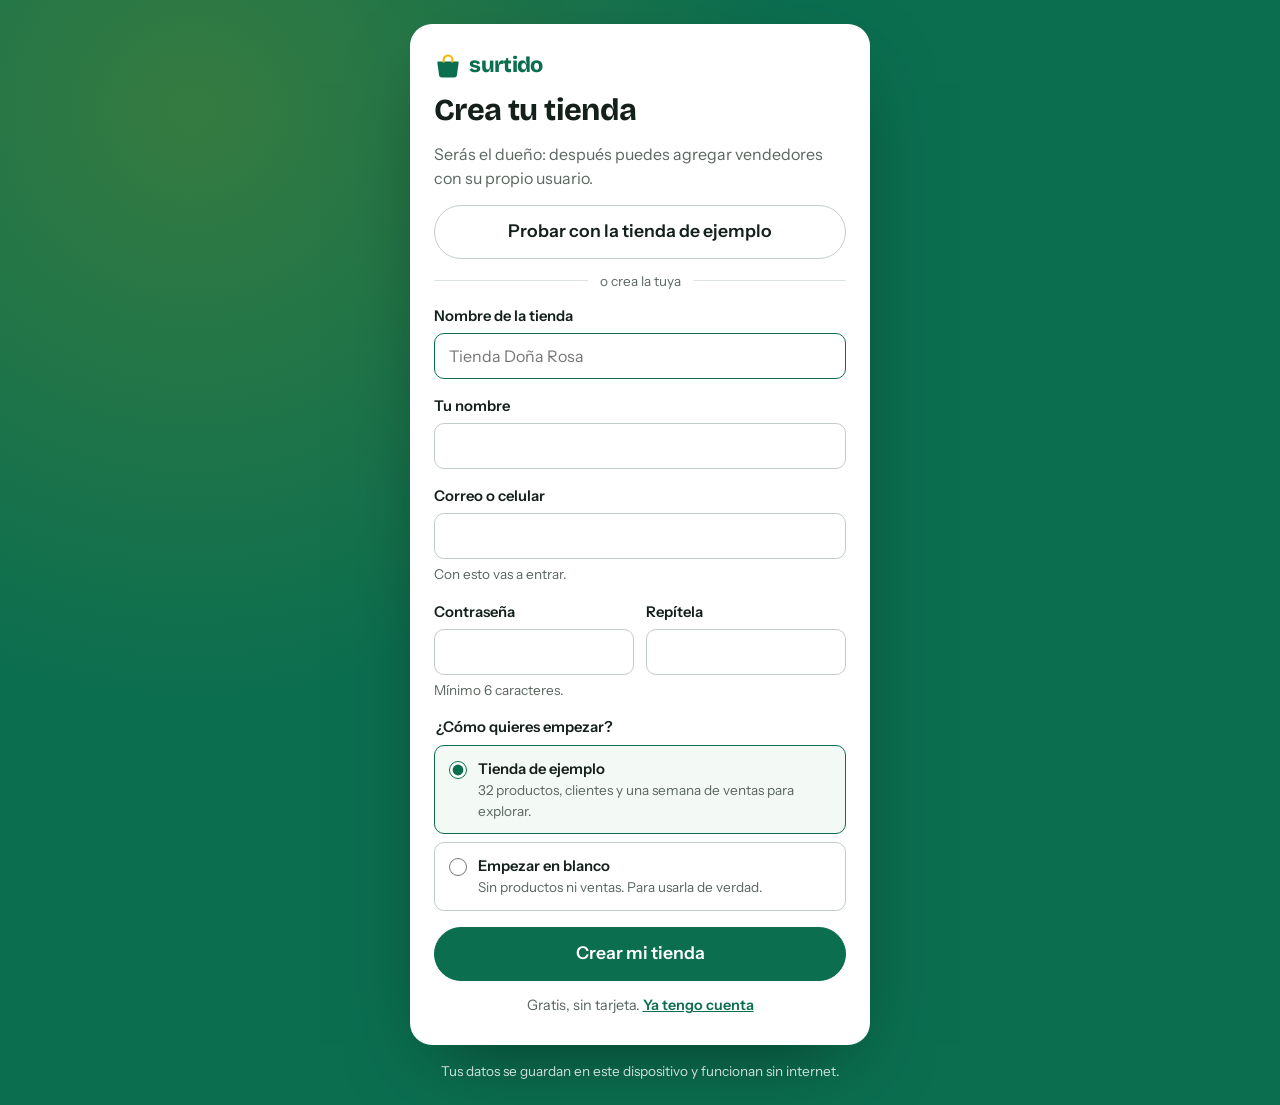
==== commit a23bfa99: "Actualización de la app" ====
--- a/app/index.html
+++ b/app/index.html
@@ -19,11 +19,11 @@
 `).replace(Qf,``)}function ep(e,t){return t=$f(t),$f(e)===t}function $(e,t,n,r,a,o){switch(n){case`children`:if(typeof r==`string`)t===`body`||t===`textarea`&&r===``||mn(e,r);else if(typeof r==`number`||typeof r==`bigint`)t!==`body`&&mn(e,``+r);else return;break;case`className`:Qt(e,`class`,r);break;case`tabIndex`:Qt(e,`tabindex`,r);break;case`dir`:case`role`:case`viewBox`:case`width`:case`height`:Qt(e,n,r);break;case`style`:_n(e,r,o);return;case`data`:if(t!==`object`){Qt(e,`data`,r);break}case`src`:case`href`:if(r===``&&(t!==`a`||n!==`href`)||r==null||typeof r==`function`||typeof r==`symbol`||typeof r==`boolean`){e.removeAttribute(n);break}r=xn(r),e.setAttribute(n,r);break;case`action`:case`formAction`:if(typeof r==`function`){e.setAttribute(n,`javascript:throw new Error('A React form was unexpectedly submitted. If you called form.submit() manually, consider using form.requestSubmit() instead. If you\\'re trying to use event.stopPropagation() in a submit event handler, consider also calling event.preventDefault().')`);break}if(typeof o==`function`&&(n===`formAction`?(t!==`input`&&$(e,t,`name`,a.name,a,null),$(e,t,`formEncType`,a.formEncType,a,null),$(e,t,`formMethod`,a.formMethod,a,null),$(e,t,`formTarget`,a.formTarget,a,null)):($(e,t,`encType`,a.encType,a,null),$(e,t,`method`,a.method,a,null),$(e,t,`target`,a.target,a,null))),r==null||typeof r==`symbol`||typeof r==`boolean`){e.removeAttribute(n);break}r=xn(r),e.setAttribute(n,r);break;case`onClick`:r!=null&&(e.onclick=Sn);return;case`onScroll`:r!=null&&Q(`scroll`,e);return;case`onScrollEnd`:r!=null&&Q(`scrollend`,e);return;case`dangerouslySetInnerHTML`:if(r!=null){if(typeof r!=`object`||!(`__html`in r))throw Error(i(61));if(n=r.__html,n!=null){if(a.children!=null)throw Error(i(60));o?.__html!==n&&(e.innerHTML=n)}}break;case`multiple`:e.multiple=r&&typeof r!=`function`&&typeof r!=`symbol`;break;case`muted`:e.muted=r&&typeof r!=`function`&&typeof r!=`symbol`;break;case`suppressContentEditableWarning`:case`suppressHydrationWarning`:case`defaultValue`:case`defaultChecked`:case`innerHTML`:case`ref`:break;case`autoFocus`:break;case`xlinkHref`:if(r==null||typeof r==`function`||typeof r==`boolean`||typeof r==`symbol`){e.removeAttribute(`xlink:href`);break}n=xn(r),e.setAttributeNS(`http://www.w3.org/1999/xlink`,`xlink:href`,n);break;case`contentEditable`:case`spellCheck`:case`draggable`:case`value`:case`autoReverse`:case`externalResourcesRequired`:case`focusable`:case`preserveAlpha`:r!=null&&typeof r!=`function`&&typeof r!=`symbol`?e.setAttribute(n,r):e.removeAttribute(n);break;case`inert`:case`allowFullScreen`:case`async`:case`autoPlay`:case`controls`:case`credentialless`:case`default`:case`defer`:case`disabled`:case`disablePictureInPicture`:case`disableRemotePlayback`:case`formNoValidate`:case`hidden`:case`loop`:case`noModule`:case`noValidate`:case`open`:case`playsInline`:case`readOnly`:case`required`:case`reversed`:case`scoped`:case`seamless`:case`itemScope`:r&&typeof r!=`function`&&typeof r!=`symbol`?e.setAttribute(n,``):e.removeAttribute(n);break;case`capture`:case`download`:!0===r?e.setAttribute(n,``):!1!==r&&r!=null&&typeof r!=`function`&&typeof r!=`symbol`?e.setAttribute(n,r):e.removeAttribute(n);break;case`cols`:case`rows`:case`size`:case`span`:r!=null&&typeof r!=`function`&&typeof r!=`symbol`&&!isNaN(r)&&1<=r?e.setAttribute(n,r):e.removeAttribute(n);break;case`rowSpan`:case`start`:r==null||typeof r==`function`||typeof r==`symbol`||isNaN(r)?e.removeAttribute(n):e.setAttribute(n,r);break;case`popover`:Q(`beforetoggle`,e),Q(`toggle`,e),Zt(e,`popover`,r);break;case`xlinkActuate`:$t(e,`http://www.w3.org/1999/xlink`,`xlink:actuate`,r);break;case`xlinkArcrole`:$t(e,`http://www.w3.org/1999/xlink`,`xlink:arcrole`,r);break;case`xlinkRole`:$t(e,`http://www.w3.org/1999/xlink`,`xlink:role`,r);break;case`xlinkShow`:$t(e,`http://www.w3.org/1999/xlink`,`xlink:show`,r);break;case`xlinkTitle`:$t(e,`http://www.w3.org/1999/xlink`,`xlink:title`,r);break;case`xlinkType`:$t(e,`http://www.w3.org/1999/xlink`,`xlink:type`,r);break;case`xmlBase`:$t(e,`http://www.w3.org/XML/1998/namespace`,`xml:base`,r);break;case`xmlLang`:$t(e,`http://www.w3.org/XML/1998/namespace`,`xml:lang`,r);break;case`xmlSpace`:$t(e,`http://www.w3.org/XML/1998/namespace`,`xml:space`,r);break;case`is`:Zt(e,`is`,r);break;case`innerText`:case`textContent`:return;default:if(!(2<n.length)||n[0]!==`o`&&n[0]!==`O`||n[1]!==`n`&&n[1]!==`N`)n=yn.get(n)||n,Zt(e,n,r);else return}F=!0}function tp(e,t,n,r,a,o){switch(n){case`style`:_n(e,r,o);return;case`dangerouslySetInnerHTML`:if(r!=null){if(typeof r!=`object`||!(`__html`in r))throw Error(i(61));if(n=r.__html,n!=null){if(a.children!=null)throw Error(i(60));o?.__html!==n&&(e.innerHTML=n)}}break;case`children`:if(typeof r==`string`)mn(e,r);else if(typeof r==`number`||typeof r==`bigint`)mn(e,``+r);else return;break;case`onScroll`:r!=null&&Q(`scroll`,e);return;case`onScrollEnd`:r!=null&&Q(`scrollend`,e);return;case`onClick`:r!=null&&(e.onclick=Sn);return;case`suppressContentEditableWarning`:case`suppressHydrationWarning`:case`innerHTML`:case`ref`:return;case`innerText`:case`textContent`:return;default:if(!Ut.hasOwnProperty(n))a:{if(n[0]===`o`&&n[1]===`n`&&(a=n.endsWith(`Capture`),o=n.slice(2,a?n.length-7:void 0),t=e[Dt]||null,t=t==null?null:t[n],typeof t==`function`&&e.removeEventListener(o,t,a),typeof r==`function`)){typeof t!=`function`&&t!==null&&(n in e?e[n]=null:e.hasAttribute(n)&&e.removeAttribute(n)),e.addEventListener(o,r,a);break a}F=!0,n in e?e[n]=r:!0===r?e.setAttribute(n,``):Zt(e,n,r)}return}F=!0}function np(e,t,n){switch(t){case`div`:case`span`:case`svg`:case`path`:case`a`:case`g`:case`p`:case`li`:break;case`img`:Q(`error`,e),Q(`load`,e);var r=!1,a=!1,o;for(o in n)if(n.hasOwnProperty(o)){var s=n[o];if(s!=null)switch(o){case`src`:r=!0;break;case`srcSet`:a=!0;break;case`children`:case`dangerouslySetInnerHTML`:throw Error(i(137,t));default:$(e,t,o,s,n,null)}}a&&$(e,t,`srcSet`,n.srcSet,n,null),r&&$(e,t,`src`,n.src,n,null);return;case`input`:Q(`invalid`,e);var c=o=s=a=null,l=null,u=null;for(r in n)if(n.hasOwnProperty(r)){var d=n[r];if(d!=null)switch(r){case`name`:a=d;break;case`type`:s=d;break;case`checked`:l=d;break;case`defaultChecked`:u=d;break;case`value`:o=d;break;case`defaultValue`:c=d;break;case`children`:case`dangerouslySetInnerHTML`:if(d!=null)throw Error(i(137,t));break;default:$(e,t,r,d,n,null)}}ln(e,o,c,l,u,s,a,!1);return;case`select`:for(a in Q(`invalid`,e),r=s=o=null,n)if(n.hasOwnProperty(a)&&(c=n[a],c!=null))switch(a){case`value`:o=c;break;case`defaultValue`:s=c;break;case`multiple`:r=c;default:$(e,t,a,c,n,null)}t=o,n=s,e.multiple=!!r,t==null?n!=null&&dn(e,!!r,n,!0):dn(e,!!r,t,!1);return;case`textarea`:for(s in Q(`invalid`,e),o=a=r=null,n)if(n.hasOwnProperty(s)&&(c=n[s],c!=null))switch(s){case`value`:r=c;break;case`defaultValue`:a=c;break;case`children`:o=c;break;case`dangerouslySetInnerHTML`:if(c!=null)throw Error(i(91));break;default:$(e,t,s,c,n,null)}pn(e,r,a,o);return;case`option`:for(l in n)if(n.hasOwnProperty(l)&&(r=n[l],r!=null))switch(l){case`selected`:e.selected=r&&typeof r!=`function`&&typeof r!=`symbol`;break;default:$(e,t,l,r,n,null)}return;case`dialog`:Q(`beforetoggle`,e),Q(`toggle`,e),Q(`cancel`,e),Q(`close`,e);break;case`iframe`:case`object`:Q(`load`,e);break;case`video`:case`audio`:for(r=0;r<zf.length;r++)Q(zf[r],e);break;case`image`:Q(`error`,e),Q(`load`,e);break;case`details`:Q(`toggle`,e);break;case`embed`:case`source`:case`link`:Q(`error`,e),Q(`load`,e);case`area`:case`base`:case`br`:case`col`:case`hr`:case`keygen`:case`meta`:case`param`:case`track`:case`wbr`:case`menuitem`:for(u in n)if(n.hasOwnProperty(u)&&(r=n[u],r!=null))switch(u){case`children`:case`dangerouslySetInnerHTML`:throw Error(i(137,t));default:$(e,t,u,r,n,null)}return;default:if(vn(t)){for(d in n)n.hasOwnProperty(d)&&(r=n[d],r!==void 0&&tp(e,t,d,r,n,void 0));return}}for(c in n)n.hasOwnProperty(c)&&(r=n[c],r!=null&&$(e,t,c,r,n,null))}var rp={};function ip(e,t,n,r){switch(t){case`div`:case`span`:case`svg`:case`path`:case`a`:case`g`:case`p`:case`li`:break;case`input`:var a=null,o=null,s=null,c=null,l=null,u=null,d=null;for(m in n){var f=n[m];if(n.hasOwnProperty(m)&&f!=null)switch(m){case`checked`:break;case`value`:break;case`defaultValue`:l=f;default:r.hasOwnProperty(m)||$(e,t,m,null,r,f)}}for(var p in r){var m=r[p];if(f=n[p],r.hasOwnProperty(p)&&(m!=null||f!=null))switch(p){case`type`:m!==f&&(F=!0),o=m;break;case`name`:m!==f&&(F=!0),a=m;break;case`checked`:m!==f&&(F=!0),u=m;break;case`defaultChecked`:m!==f&&(F=!0),d=m;break;case`value`:m!==f&&(F=!0),s=m;break;case`defaultValue`:m!==f&&(F=!0),c=m;break;case`children`:case`dangerouslySetInnerHTML`:if(m!=null)throw Error(i(137,t));break;default:m!==f&&$(e,t,p,m,r,f)}}cn(e,s,c,l,u,d,o,a);return;case`select`:for(o in m=s=c=p=null,n)if(l=n[o],n.hasOwnProperty(o)&&l!=null)switch(o){case`value`:break;case`multiple`:m=l;default:r.hasOwnProperty(o)||$(e,t,o,null,r,l)}for(a in r)if(o=r[a],l=n[a],r.hasOwnProperty(a)&&(o!=null||l!=null))switch(a){case`value`:o!==l&&(F=!0),p=o;break;case`defaultValue`:o!==l&&(F=!0),c=o;break;case`multiple`:o!==l&&(F=!0),s=o;default:o!==l&&$(e,t,a,o,r,l)}t=c,n=s,r=m,p==null?!!r!=!!n&&(t==null?dn(e,!!n,n?[]:``,!1):dn(e,!!n,t,!0)):dn(e,!!n,p,!1);return;case`textarea`:for(c in m=p=null,n)if(a=n[c],n.hasOwnProperty(c)&&a!=null&&!r.hasOwnProperty(c))switch(c){case`value`:break;case`children`:break;default:$(e,t,c,null,r,a)}for(s in r)if(a=r[s],o=n[s],r.hasOwnProperty(s)&&(a!=null||o!=null))switch(s){case`value`:a!==o&&(F=!0),p=a;break;case`defaultValue`:a!==o&&(F=!0),m=a;break;case`children`:break;case`dangerouslySetInnerHTML`:if(a!=null)throw Error(i(91));break;default:a!==o&&$(e,t,s,a,r,o)}fn(e,p,m);return;case`option`:for(var h in n)if(p=n[h],n.hasOwnProperty(h)&&p!=null&&!r.hasOwnProperty(h))switch(h){case`selected`:e.selected=!1;break;default:$(e,t,h,null,r,p)}for(l in r)if(p=r[l],m=n[l],r.hasOwnProperty(l)&&p!==m&&(p!=null||m!=null))switch(l){case`selected`:p!==m&&(F=!0),e.selected=p&&typeof p!=`function`&&typeof p!=`symbol`;break;default:$(e,t,l,p,r,m)}return;case`img`:case`link`:case`area`:case`base`:case`br`:case`col`:case`embed`:case`hr`:case`keygen`:case`meta`:case`param`:case`source`:case`track`:case`wbr`:case`menuitem`:for(var g in n)p=n[g],n.hasOwnProperty(g)&&p!=null&&!r.hasOwnProperty(g)&&$(e,t,g,null,r,p);for(u in r)if(p=r[u],m=n[u],r.hasOwnProperty(u)&&p!==m&&(p!=null||m!=null))switch(u){case`children`:case`dangerouslySetInnerHTML`:if(p!=null)throw Error(i(137,t));break;default:$(e,t,u,p,r,m)}return;default:if(vn(t)){for(var _ in n)p=n[_],n.hasOwnProperty(_)&&p!==void 0&&!r.hasOwnProperty(_)&&tp(e,t,_,void 0,r,p);for(d in r)p=r[d],m=n[d],!r.hasOwnProperty(d)||p===m||p===void 0&&m===void 0||tp(e,t,d,p,r,m);return}}for(var v in n)p=n[v],n.hasOwnProperty(v)&&p!=null&&!r.hasOwnProperty(v)&&$(e,t,v,null,r,p);for(f in r)p=r[f],m=n[f],!r.hasOwnProperty(f)||p===m||p==null&&m==null||$(e,t,f,p,r,m)}function ap(e){switch(e){case`css`:case`script`:case`font`:case`img`:case`image`:case`input`:case`link`:return!0;default:return!1}}function op(){if(typeof performance.getEntriesByType==`function`){for(var e=0,t=0,n=performance.getEntriesByType(`resource`),r=0;r<n.length;r++){var i=n[r],a=i.transferSize,o=i.initiatorType,s=i.duration;if(a&&s&&ap(o)){for(o=0,s=i.responseEnd,r+=1;r<n.length;r++){var c=n[r],l=c.startTime;if(l>s)break;var u=c.transferSize,d=c.initiatorType;u&&ap(d)&&(c=c.responseEnd,o+=u*(c<s?1:(s-l)/(c-l)))}if(--r,t+=8*(a+o)/(i.duration/1e3),e++,10<e)break}}if(0<e)return t/e/1e6}return navigator.connection&&(e=navigator.connection.downlink,typeof e==`number`)?e:5}var sp=null,cp=null;function lp(e){return e.nodeType===9?e:e.ownerDocument}function up(e){switch(e){case`http://www.w3.org/2000/svg`:return 1;case`http://www.w3.org/1998/Math/MathML`:return 2;default:return 0}}function dp(e,t){if(e===0)switch(t){case`svg`:return 1;case`math`:return 2;default:return 0}return e===1&&t===`foreignObject`?0:e}function fp(e,t,n,r){return n=lp(n).createElement(e),n[Et]=r,n[Dt]=t,np(n,e,t),Bt(n),n}function pp(e,t){return e===`textarea`||e===`noscript`||typeof t.children==`string`||typeof t.children==`number`||typeof t.children==`bigint`||typeof t.dangerouslySetInnerHTML==`object`&&t.dangerouslySetInnerHTML!==null&&t.dangerouslySetInnerHTML.__html!=null}var mp=null;function hp(){var e=window.event;return e&&e.type===`popstate`?e!==mp&&(mp=e,!0):(mp=null,!1)}var gp=typeof setTimeout==`function`?setTimeout:void 0,_p=typeof clearTimeout==`function`?clearTimeout:void 0,vp=typeof Promise==`function`?Promise:void 0,yp=typeof requestAnimationFrame==`function`?requestAnimationFrame:gp,bp=typeof queueMicrotask==`function`?queueMicrotask:vp===void 0?gp:function(e){return vp.resolve(null).then(e).catch(xp)};function xp(e){setTimeout(function(){throw e})}function Sp(e){return e===`head`}function Cp(e,t){var n=t,r=0;do{var i=n.nextSibling;if(e.removeChild(n),i&&i.nodeType===8){if(n=i.data,n===`/$`||n===`/&`){if(r===0){e.removeChild(i),Hh(t);return}r--}else if(n===`$`||n===`$?`||n===`$~`||n===`$!`||n===`&`)r++;else if(n===`html`)_m(e.ownerDocument.documentElement);else if(n===`head`){n=e.ownerDocument.head,_m(n);for(var a=n.firstChild;a;){var o=a.nextSibling,s=a.nodeName;a[Nt]||s===`SCRIPT`||s===`STYLE`||s===`LINK`&&a.rel.toLowerCase()===`stylesheet`||n.removeChild(a),a=o}}else n===`body`&&_m(e.ownerDocument.body)}n=i}while(n);Hh(t)}function wp(e,t){var n=e;e=0;do{var r=n.nextSibling;if(n.nodeType===1?t?(n._stashedDisplay=n.style.display,n.style.display=`none`):(n.style.display=n._stashedDisplay||``,n.getAttribute(`style`)===``&&n.removeAttribute(`style`)):n.nodeType===3&&(t?(n._stashedText=n.nodeValue,n.nodeValue=``):n.nodeValue=n._stashedText||``),r&&r.nodeType===8){if(n=r.data,n===`/$`){if(e===0)break;e--}else n!==`$`&&n!==`$?`&&n!==`$~`&&n!==`$!`||e++}n=r}while(n)}function Tp(e,t,n){if(t=CSS.escape(t)===t?t:`r-`+btoa(t).replace(/=/g,``),e.style.viewTransitionName=t,n!=null&&(e.style.viewTransitionClass=n),n=getComputedStyle(e),n.display===`inline`){if(t=e.getClientRects(),t.length===1)var r=1;else for(var i=r=0;i<t.length;i++){var a=t[i];0<a.width&&0<a.height&&r++}r===1&&(e=e.style,e.display=t.length===1?`inline-block`:`block`,e.marginTop=`-`+n.paddingTop,e.marginBottom=`-`+n.paddingBottom)}}function Ep(e,t){e=e.style,t=t.style;var n=t==null?null:t.hasOwnProperty(`viewTransitionName`)?t.viewTransitionName:t.hasOwnProperty(`view-transition-name`)?t[`view-transition-name`]:null;e.viewTransitionName=n==null||typeof n==`boolean`?``:(``+n).trim(),n=t==null?null:t.hasOwnProperty(`viewTransitionClass`)?t.viewTransitionClass:t.hasOwnProperty(`view-transition-class`)?t[`view-transition-class`]:null,e.viewTransitionClass=n==null||typeof n==`boolean`?``:(``+n).trim(),e.display===`inline-block`&&(t==null?e.display=e.margin=``:(n=t.display,e.display=n==null||typeof n==`boolean`?``:n,n=t.margin,n==null?(n=t.hasOwnProperty(`marginTop`)?t.marginTop:t[`margin-top`],e.marginTop=n==null||typeof n==`boolean`?``:n,t=t.hasOwnProperty(`marginBottom`)?t.marginBottom:t[`margin-bottom`],e.marginBottom=t==null||typeof t==`boolean`?``:t):e.margin=n))}function Dp(e,t,n){return n=n.ownerDocument.defaultView,{rect:e,abs:t.position===`absolute`||t.position===`fixed`,clip:t.clipPath!==`none`||t.overflow!==`visible`||t.filter!==`none`||t.mask!==`none`||t.mask!==`none`||t.borderRadius!==`0px`,view:0<=e.bottom&&0<=e.right&&e.top<=n.innerHeight&&e.left<=n.innerWidth}}function Op(e){return Dp(e.getBoundingClientRect(),getComputedStyle(e),e)}function kp(e){var t=e.getBoundingClientRect();t=new DOMRect(t.x+2e4,t.y+2e4,t.width,t.height);var n=getComputedStyle(e);return Dp(t,n,e)}function Ap(e){return e.documentElement.clientHeight}function jp(e){this.addEventListener(`load`,e),this.addEventListener(`error`,e)}function Mp(e,t,n,r,i,a,o,s,c){var l=t.nodeType===9?t:t.ownerDocument;try{var u=l.startViewTransition({update:function(){var t=l.defaultView,n=t.navigation&&t.navigation.transition,o=l.fonts.status;r();var s=[];if(o===`loaded`&&(Ap(l),l.fonts.status===`loading`&&s.push(l.fonts.ready)),o=s.length,e!==null)for(var c=e.suspenseyImages,u=0,d=0;d<c.length;d++){var f=c[d];if(!f.complete){var p=f.getBoundingClientRect();if(0<p.bottom&&0<p.right&&p.top<t.innerHeight&&p.left<t.innerWidth){if(u+=Xm(f),u>$m){s.length=o;break}f=new Promise(jp.bind(f)),s.push(f)}}}if(0<s.length)return t=Promise.race([Promise.all(s),new Promise(function(e){return setTimeout(e,500)})]).then(i,i),(n?Promise.allSettled([n.finished,t]):t).then(a,a);if(i(),n)return n.finished.then(a,a);a()},types:n});l.__reactViewTransition=u;var d=[];return u.ready.then(function(){for(var e=l.documentElement.getAnimations({subtree:!0}),t=0;t<e.length;t++){var n=e[t],r=n.effect,i=r.pseudoElement;if(i!=null&&i.startsWith(`::view-transition`)){d.push(n),n=r.getKeyframes();for(var a=i=void 0,s=!0,c=0;c<n.length;c++){var u=n[c],f=u.width;if(i===void 0)i=f;else if(i!==f){s=!1;break}if(f=u.height,a===void 0)a=f;else if(a!==f){s=!1;break}delete u.width,delete u.height,u.transform===`none`&&delete u.transform}s&&i!==void 0&&a!==void 0&&(r.setKeyframes(n),s=getComputedStyle(r.target,r.pseudoElement),s.width!==i||s.height!==a)&&(s=n[0],s.width=i,s.height=a,s=n[n.length-1],s.width=i,s.height=a,r.setKeyframes(n))}}o()},function(e){l.__reactViewTransition===u&&(l.__reactViewTransition=null);try{if(typeof e==`object`&&e)switch(e.name){case`InvalidStateError`:(e.message===`View transition was skipped because document visibility state is hidden.`||e.message===`Skipping view transition because document visibility state has become hidden.`||e.message===`Skipping view transition because viewport size changed.`||e.message===`Transition was aborted because of invalid state`)&&(e=null)}e!==null&&c(e)}finally{r(),i(),o()}}),u.finished.finally(function(){for(var e=0;e<d.length;e++)d[e].cancel();l.__reactViewTransition===u&&(l.__reactViewTransition=null),s()}),u}catch{return r(),i(),o(),null}}function Np(e,t){this._scope=document.documentElement,this._selector=`::view-transition-`+e+`(`+t+`)`}Np.prototype.animate=function(e,t){return t=typeof t==`number`?{duration:t}:D({},t),t.pseudoElement=this._selector,this._scope.animate(e,t)},Np.prototype.getAnimations=function(){for(var e=this._scope,t=this._selector,n=e.getAnimations({subtree:!0}),r=[],i=0;i<n.length;i++){var a=n[i].effect;a!==null&&a.target===e&&a.pseudoElement===t&&r.push(n[i])}return r},Np.prototype.getComputedStyle=function(){return getComputedStyle(this._scope,this._selector)};function Pp(e){return{name:e,group:new Np(`group`,e),imagePair:new Np(`image-pair`,e),old:new Np(`old`,e),new:new Np(`new`,e)}}function Fp(e){this._fragmentFiber=e,this._observers=this._eventListeners=null}Fp.prototype.addEventListener=function(e,t,n){var r=null,i=null;if(!(n!=null&&typeof n!=`boolean`&&(r=n.signal||null,r!==null&&r.aborted))){this._eventListeners===null&&(this._eventListeners=[]);var a=this._eventListeners;if(Bp(a,e,t,n)===-1){var o=this,s=t;n!=null&&typeof n!=`boolean`&&!0===n.once&&(s=function(r){o.removeEventListener(e,t,n),typeof t==`function`?t.call(this,r):t.handleEvent(r)}),r!==null&&(i=o.removeEventListener.bind(o,e,t,n),r.addEventListener(`abort`,i,{once:!0}),i=r.removeEventListener.bind(r,`abort`,i)),r=Rp(n),a.push({type:e,listener:t,optionsOrUseCapture:n,attachedListener:s,cleanup:i}),h(this._fragmentFiber.child,!1,Ip,e,s,r)}this._eventListeners=a}};function Ip(e,t,n,r){return b(e).addEventListener(t,n,r),!1}Fp.prototype.removeEventListener=function(e,t,n){var r=this._eventListeners;if(r!==null&&(t=Bp(r,e,t,n),t!==-1)){var i=r[t];n=i.attachedListener;var a=i.cleanup;i=Rp(i.optionsOrUseCapture),h(this._fragmentFiber.child,!1,Lp,e,n,i),r.splice(t,1),a!==null&&a()}};function Lp(e,t,n,r){return b(e).removeEventListener(t,n,r),!1}function Rp(e){return e!=null&&typeof e!=`boolean`&&(!0===e.once||e.signal instanceof AbortSignal)?{capture:e.capture,passive:e.passive}:e}function zp(e){return e==null?`c=0`:typeof e==`boolean`?`c=`+(e?`1`:`0`):`c=`+(e.capture?`1`:`0`)}function Bp(e,t,n,r){if(e.length===0)return-1;r=zp(r);for(var i=0;i<e.length;i++){var a=e[i];if(a.type===t&&a.listener===n&&zp(a.optionsOrUseCapture)===r)return i}return-1}Fp.prototype.dispatchEvent=function(e){var t=g(this._fragmentFiber);if(t===null)return!0;t=b(t);var n=this._eventListeners;if(n!==null&&0<n.length||!e.bubbles){var r=t.nodeType===9?t.createComment(``):document.createTextNode(``);if(n)for(var i=0;i<n.length;i++){var a=n[i];r.addEventListener(a.type,a.attachedListener,Rp(a.optionsOrUseCapture))}if(t.appendChild(r),e=r.dispatchEvent(e),n)for(i=0;i<n.length;i++)a=n[i],r.removeEventListener(a.type,a.attachedListener,Rp(a.optionsOrUseCapture));return t.removeChild(r),e}return t.dispatchEvent(e)},Fp.prototype.focus=function(e){h(this._fragmentFiber.child,!0,Vp,e,void 0,void 0)};function Vp(e,t){return e.tag!==6&&(e=b(e),pm(e,t))}Fp.prototype.focusLast=function(e){var t=[];h(this._fragmentFiber.child,!0,Hp,t,void 0,void 0);for(var n=t.length-1;0<=n&&!Vp(t[n],e);n--);};function Hp(e,t){return t.push(e),!1}Fp.prototype.blur=function(){var e=g(this._fragmentFiber);e!==null&&(e=b(e),e=lp(e).activeElement,e!==null&&h(this._fragmentFiber.child,!1,Up,e,void 0,void 0))};function Up(e,t){return e.tag!==6&&(e=b(e),e===t||e.contains(t)?(t.blur(),!0):!1)}Fp.prototype.observeUsing=function(e){this._observers===null&&(this._observers=new Set),this._observers.add(e),h(this._fragmentFiber.child,!1,Wp,e,void 0,void 0)};function Wp(e,t){return e.tag===6||(e=b(e),t.observe(e)),!1}Fp.prototype.unobserveUsing=function(e){var t=this._observers;if(t!==null&&t.has(e)){t.delete(e),h(this._fragmentFiber.child,!1,Gp,e,void 0,void 0);for(var n=t=0;n<Kp.length;n++){var r=Kp[n];r.fragmentInstance===this&&r.observer===e?e.unobserve(r.instance):Kp[t++]=r}Kp.length=t}};function Gp(e,t){return e.tag===6||(e=b(e),t.unobserve(e)),!1}var Kp=[],qp=!1;function Jp(e,t,n){Kp.push({fragmentInstance:e,observer:t,instance:n}),qp||(qp=!0,mm(function(){qp=!1;var e=Kp;Kp=[];for(var t=0;t<e.length;t++){var n=e[t];n.observer.unobserve(n.instance)}}))}Fp.prototype.getClientRects=function(){var e=[];return h(this._fragmentFiber.child,!1,Yp,e,void 0,void 0),e};function Yp(e,t){if(e.tag===6){e=e.stateNode;var n=e.ownerDocument.createRange();n.selectNodeContents(e),t.push.apply(t,n.getClientRects())}else e=b(e),t.push.apply(t,e.getClientRects());return!1}Fp.prototype.getRootNode=function(e){var t=g(this._fragmentFiber);return t===null?this:b(t).getRootNode(e)},Fp.prototype.compareDocumentPosition=function(e){var t=g(this._fragmentFiber);if(t===null)return Node.DOCUMENT_POSITION_DISCONNECTED;var n=[];h(this._fragmentFiber.child,!1,Hp,n,void 0,void 0);var r=b(t);if(n.length===0){if(n=r,_(this._fragmentFiber)){a:{for(t=this._fragmentFiber.return;t!==null;){if(t.tag===4){t=t.stateNode.containerInfo;break a}if(t.tag===3||t.tag===5||t.tag===27)break;t=t.return}t=null}t!=null&&(n=t)}t=this._fragmentFiber;var i=r=n.compareDocumentPosition(e);return n===e?i=Node.DOCUMENT_POSITION_CONTAINS:r&Node.DOCUMENT_POSITION_CONTAINED_BY&&(n=v(t)[1],n===null?i=Node.DOCUMENT_POSITION_PRECEDING:(e=b(n).compareDocumentPosition(e),i=e===0||e&Node.DOCUMENT_POSITION_FOLLOWING?Node.DOCUMENT_POSITION_FOLLOWING:Node.DOCUMENT_POSITION_PRECEDING)),i|=Node.DOCUMENT_POSITION_IMPLEMENTATION_SPECIFIC}t=b(n[0]),i=b(n[n.length-1]);var a=_(this._fragmentFiber)?t.parentElement:r;if(a==null)return Node.DOCUMENT_POSITION_DISCONNECTED;r=a.compareDocumentPosition(t)&Node.DOCUMENT_POSITION_CONTAINED_BY,a=a.compareDocumentPosition(i)&Node.DOCUMENT_POSITION_CONTAINED_BY;var o=t.compareDocumentPosition(e),s=i.compareDocumentPosition(e),c=o&Node.DOCUMENT_POSITION_CONTAINED_BY||s&Node.DOCUMENT_POSITION_CONTAINED_BY;return s=r&&a&&o&Node.DOCUMENT_POSITION_FOLLOWING&&s&Node.DOCUMENT_POSITION_PRECEDING,t=r&&t===e||a&&i===e||c||s?Node.DOCUMENT_POSITION_CONTAINED_BY:!r&&t===e||!a&&i===e?Node.DOCUMENT_POSITION_IMPLEMENTATION_SPECIFIC:o,t&Node.DOCUMENT_POSITION_DISCONNECTED||t&Node.DOCUMENT_POSITION_IMPLEMENTATION_SPECIFIC||Xp(t,this._fragmentFiber,n[0],n[n.length-1],e)?t:Node.DOCUMENT_POSITION_IMPLEMENTATION_SPECIFIC};function Xp(e,t,n,r,i){var a=It(i);if(e&Node.DOCUMENT_POSITION_CONTAINED_BY){if(n=!!a)a:{for(;a!==null;){if(a.tag===7&&(a===t||a.alternate===t)){n=!0;break a}a=a.return}n=!1}return n}if(e&Node.DOCUMENT_POSITION_CONTAINS){if(a===null)return a=i.ownerDocument,i===a||i===a.documentElement||i===a.body;a:{for(a=t,t=g(t);a!==null;){if(!(a.tag!==5&&a.tag!==3&&a.tag!==27||a!==t&&a.alternate!==t)){a=!0;break a}a=a.return}a=!1}return a}return e&Node.DOCUMENT_POSITION_PRECEDING?((t=!!a)&&!(t=a===n)&&(t=E(n,a,T),t===null?t=!1:(h(t,!0,C,a,n),a=x,x=null,t=a!==null)),t):e&Node.DOCUMENT_POSITION_FOLLOWING?((t=!!a)&&!(t=a===r)&&(t=E(r,a,T),t===null?t=!1:(h(t,!0,w,a,r),a=x,S=x=null,t=a!==null)),t):!1}function Zp(e,t){var n=e.ownerDocument.createRange();n.selectNodeContents(e),e=n.getBoundingClientRect(),window.scrollTo(window.scrollX+e.left,t?window.scrollY+e.top:window.scrollY+e.bottom-window.innerHeight)}Fp.prototype.scrollIntoView=function(e){if(typeof e==`object`)throw Error(i(566));var t=[];h(this._fragmentFiber.child,!1,Hp,t,void 0,void 0);var n=!1!==e;if(t.length===0){var r=v(this._fragmentFiber);if(r=n?r[1]||r[0]||g(this._fragmentFiber):r[0]||r[1],r===null)return;if(r.tag===6){e=b(r),Zp(e,n);return}if(r=b(r),r.nodeType!==9){if(r.nodeType===11){n=`host`in r?r.host:null,n!==null&&n.scrollIntoView(e);return}r.scrollIntoView(e)}}for(r=n?t.length-1:0;r!==(n?-1:t.length);){var a=t[r];a.tag===6?(a=b(a),Zp(a,n)):b(a).scrollIntoView(e),r+=n?-1:1}};function Qp(e,t){return e=b(e),$p(e,t),!1}function $p(e,t){e.reactFragments??=new Set,e.reactFragments.add(t)}function em(e,t){var n=t._eventListeners;if(n!==null)for(var r=0;r<n.length;r++){var i=n[r];e.addEventListener(i.type,i.attachedListener,Rp(i.optionsOrUseCapture))}e.nodeType!==3&&(n=t._observers,n!==null&&n.forEach(function(n){for(var r=0,i=0;i<Kp.length;i++){var a=Kp[i];(a.fragmentInstance!==t||a.observer!==n||a.instance!==e)&&(Kp[r++]=a)}Kp.length=r,n.observe(e)}),$p(e,t))}function tm(e,t){var n=t._eventListeners;if(n!==null)for(var r=0;r<n.length;r++){var i=n[r];e.removeEventListener(i.type,i.attachedListener,Rp(i.optionsOrUseCapture))}e.nodeType!==3&&(n=t._observers,n!==null&&n.forEach(function(n){typeof n.rootMargin==`string`?Jp(t,n,e):n.unobserve(e)}),e.reactFragments!=null&&e.reactFragments.delete(t))}function nm(e){var t=e.firstChild;for(t&&t.nodeType===10&&(t=t.nextSibling);t;){var n=t;switch(t=t.nextSibling,n.nodeName){case`HTML`:case`HEAD`:case`BODY`:nm(n),Ft(n);continue;case`SCRIPT`:case`STYLE`:continue;case`LINK`:if(n.rel.toLowerCase()===`stylesheet`)continue}e.removeChild(n)}}function rm(e,t,n,r){for(;e.nodeType===1;){var i=n;if(e.nodeName.toLowerCase()!==t.toLowerCase()){if(!r&&(e.nodeName!==`INPUT`||e.type!==`hidden`))break}else if(!r){if(t===`input`&&e.type===`hidden`){var a=i.name==null?null:``+i.name;if(i.type===`hidden`&&e.getAttribute(`name`)===a)return e}else return e}else if(!e[Nt])switch(t){case`meta`:if(!e.hasAttribute(`itemprop`))break;return e;case`link`:if(a=e.getAttribute(`rel`),a===`stylesheet`&&e.hasAttribute(`data-precedence`)||a!==i.rel||e.getAttribute(`href`)!==(i.href==null||i.href===``?null:i.href)||e.getAttribute(`crossorigin`)!==(i.crossOrigin==null?null:i.crossOrigin)||e.getAttribute(`title`)!==(i.title==null?null:i.title))break;return e;case`style`:if(e.hasAttribute(`data-precedence`))break;return e;case`script`:if(a=e.getAttribute(`src`),(a!==(i.src==null?null:i.src)||e.getAttribute(`type`)!==(i.type==null?null:i.type)||e.getAttribute(`crossorigin`)!==(i.crossOrigin==null?null:i.crossOrigin))&&a&&e.hasAttribute(`async`)&&!e.hasAttribute(`itemprop`))break;return e;default:return e}if(e=lm(e.nextSibling),e===null)break}return null}function im(e,t,n){if(t===``)return null;for(;e.nodeType!==3;)if((e.nodeType!==1||e.nodeName!==`INPUT`||e.type!==`hidden`)&&!n||(e=lm(e.nextSibling),e===null))return null;return e}function am(e,t){for(;e.nodeType!==8;)if((e.nodeType!==1||e.nodeName!==`INPUT`||e.type!==`hidden`)&&!t||(e=lm(e.nextSibling),e===null))return null;return e}function om(e){return e.data===`$?`||e.data===`$~`}function sm(e){return e.data===`$!`||e.data===`$?`&&e.ownerDocument.readyState!==`loading`}function cm(e,t){var n=e.ownerDocument;if(e.data===`$~`)e._reactRetry=t;else if(e.data!==`$?`||n.readyState!==`loading`)t();else{var r=function(){t(),n.removeEventListener(`DOMContentLoaded`,r)};n.addEventListener(`DOMContentLoaded`,r),e._reactRetry=r}}function lm(e){for(;e!=null;e=e.nextSibling){var t=e.nodeType;if(t===1||t===3)break;if(t===8){if(t=e.data,t===`$`||t===`$!`||t===`$?`||t===`$~`||t===`&`||t===`F!`||t===`F`)break;if(t===`/$`||t===`/&`)return null}}return e}var um=null;function dm(e){e=e.nextSibling;for(var t=0;e;){if(e.nodeType===8){var n=e.data;if(n===`/$`||n===`/&`){if(t===0)return lm(e.nextSibling);t--}else n!==`$`&&n!==`$!`&&n!==`$?`&&n!==`$~`&&n!==`&`||t++}e=e.nextSibling}return null}function fm(e){e=e.previousSibling;for(var t=0;e;){if(e.nodeType===8){var n=e.data;if(n===`$`||n===`$!`||n===`$?`||n===`$~`||n===`&`){if(t===0)return e;t--}else n!==`/$`&&n!==`/&`||t++}e=e.previousSibling}return null}function pm(e,t){function n(){r=!0}if(e.ownerDocument.activeElement===e)return!0;var r=!1;try{e.ownerDocument.addEventListener(`focus`,n,!0),(e.focus||HTMLElement.prototype.focus).call(e,t)}finally{e.ownerDocument.removeEventListener(`focus`,n,!0)}return r}function mm(e){yp(function(){yp(function(t){return e(t)})})}function hm(e,t,n){switch(t=lp(n),e){case`html`:if(e=t.documentElement,!e)throw Error(i(452));return e;case`head`:if(e=t.head,!e)throw Error(i(453));return e;case`body`:if(e=t.body,!e)throw Error(i(454));return e;default:throw Error(i(451))}}function gm(e,t,n){for(var r in n){var i=n[r];n.hasOwnProperty(r)&&i!=null&&$(e,t,r,null,rp,i)}n.dangerouslySetInnerHTML!=null&&(e.textContent=``),e.onclick===Sn&&(e.onclick=null),Ft(e)}function _m(e){for(var t=e.attributes;t.length;)e.removeAttributeNode(t[0]);Ft(e)}var vm=new Map,ym=new Set;function bm(e){if(typeof e.getRootNode==`function`){var t=e.getRootNode();if(t.nodeType===9||t.nodeType===11)return t}return e.nodeType===9?e:e.ownerDocument}var xm=j.d;j.d={f:Sm,r:Cm,D:Em,C:Dm,L:Om,m:km,X:jm,S:Am,M:Mm};function Sm(){var e=xm.f(),t=zd();return e||t}function Cm(e){var t=Lt(e);t!==null&&t.tag===5&&t.type===`form`?oc(t):xm.r(e)}var wm=typeof document>`u`?null:document;function Tm(e,t,n){var r=wm;if(r&&typeof t==`string`&&t){var i=sn(t);i=`link[rel="`+e+`"][href="`+i+`"]`,typeof n==`string`&&(i+=`[crossorigin="`+n+`"]`),ym.has(i)||(ym.add(i),e={rel:e,crossOrigin:n,href:t},r.querySelector(i)===null&&(t=r.createElement(`link`),np(t,`link`,e),Bt(t),r.head.appendChild(t)))}}function Em(e){xm.D(e),Tm(`dns-prefetch`,e,null)}function Dm(e,t){xm.C(e,t),Tm(`preconnect`,e,t)}function Om(e,t,n){xm.L(e,t,n);var r=wm;if(r&&e&&t){var i=`link[rel="preload"][as="`+sn(t)+`"]`;t===`image`&&n&&n.imageSrcSet?(i+=`[imagesrcset="`+sn(n.imageSrcSet)+`"]`,typeof n.imageSizes==`string`&&(i+=`[imagesizes="`+sn(n.imageSizes)+`"]`)):i+=`[href="`+sn(e)+`"]`;var a=i;switch(t){case`style`:a=Pm(e);break;case`script`:a=Rm(e)}if(!(vm.has(a)||(e=D({rel:`preload`,href:t===`image`&&n&&n.imageSrcSet?void 0:e,as:t},n),vm.set(a,e),r.querySelector(i)!==null||t===`style`&&r.querySelector(Fm(a))||t===`script`&&r.querySelector(zm(a))))){var o=r.createElement(`link`);np(o,`link`,e),t===`style`&&(o[Pt]=!0,o.onload=o.onerror=function(){Vt(o)}),Bt(o),r.head.appendChild(o)}}}function km(e,t){xm.m(e,t);var n=wm;if(n&&e){var r=t&&typeof t.as==`string`?t.as:`script`,i=`link[rel="modulepreload"][as="`+sn(r)+`"][href="`+sn(e)+`"]`,a=i;switch(r){case`audioworklet`:case`paintworklet`:case`serviceworker`:case`sharedworker`:case`worker`:case`script`:a=Rm(e)}if(!vm.has(a)&&(e=D({rel:`modulepreload`,href:e},t),vm.set(a,e),n.querySelector(i)===null)){switch(r){case`audioworklet`:case`paintworklet`:case`serviceworker`:case`sharedworker`:case`worker`:case`script`:if(n.querySelector(zm(a)))return}r=n.createElement(`link`),np(r,`link`,e),Bt(r),n.head.appendChild(r)}}}function Am(e,t,n){xm.S(e,t,n);var r=wm;if(r&&e){var i=zt(r).hoistableStyles,a=Pm(e);t||=`default`;var o=i.get(a);if(!o){var s={loading:0,preload:null};if(o=r.querySelector(Fm(a)))s.loading=5;else{e=D({rel:`stylesheet`,href:e,"data-precedence":t},n),(n=vm.get(a))&&Hm(e,n);var c=o=r.createElement(`link`);Bt(c),np(c,`link`,e),c._p=new Promise(function(e,t){c.onload=e,c.onerror=t}),c.addEventListener(`load`,function(){s.loading|=1}),c.addEventListener(`error`,function(){s.loading|=2}),s.loading|=4,Vm(o,t,r)}o={type:`stylesheet`,instance:o,count:1,state:s},i.set(a,o)}}}function jm(e,t){xm.X(e,t);var n=wm;if(n&&e){var r=zt(n).hoistableScripts,i=Rm(e),a=r.get(i);a||(a=n.querySelector(zm(i)),a||(e=D({src:e,async:!0},t),(t=vm.get(i))&&Um(e,t),a=n.createElement(`script`),Bt(a),np(a,`link`,e),n.head.appendChild(a)),a={type:`script`,instance:a,count:1,state:null},r.set(i,a))}}function Mm(e,t){xm.M(e,t);var n=wm;if(n&&e){var r=zt(n).hoistableScripts,i=Rm(e),a=r.get(i);a||(a=n.querySelector(zm(i)),a||(e=D({src:e,async:!0,type:`module`},t),(t=vm.get(i))&&Um(e,t),a=n.createElement(`script`),Bt(a),np(a,`link`,e),n.head.appendChild(a)),a={type:`script`,instance:a,count:1,state:null},r.set(i,a))}}function Nm(e,t,n,r){var a=(a=N.current)?bm(a):null;if(!a)throw Error(i(446));switch(e){case`meta`:case`title`:return null;case`style`:return typeof n.precedence==`string`&&typeof n.href==`string`?(n=Pm(n.href),t=zt(a).hoistableStyles,r=t.get(n),r||(r={type:`style`,instance:null,count:0,state:null},t.set(n,r)),r):{type:`void`,instance:null,count:0,state:null};case`link`:if(n.rel===`stylesheet`&&typeof n.href==`string`&&typeof n.precedence==`string`){e=Pm(n.href);var o=zt(a).hoistableStyles,s=o.get(e);if(s||(a=a.ownerDocument||a,s={type:`stylesheet`,instance:null,count:0,state:{loading:0,preload:null}},o.set(e,s),(o=a.querySelector(Fm(e)))?o._p||(s.instance=o,s.state.loading=5):(o=vm.get(e),o||(o={rel:`preload`,as:`style`,href:n.href,crossOrigin:n.crossOrigin,integrity:n.integrity,media:n.media,hrefLang:n.hrefLang,referrerPolicy:n.referrerPolicy},vm.set(e,o)),Lm(a,e,o,s.state))),t&&r===null)throw Error(i(528,``));return s}if(t&&r!==null)throw Error(i(529,``));return null;case`script`:return t=n.async,n=n.src,typeof n==`string`&&t&&typeof t!=`function`&&typeof t!=`symbol`?(n=Rm(n),t=zt(a).hoistableScripts,r=t.get(n),r||(r={type:`script`,instance:null,count:0,state:null},t.set(n,r)),r):{type:`void`,instance:null,count:0,state:null};default:throw Error(i(444,e))}}function Pm(e){return`href="`+sn(e)+`"`}function Fm(e){return`link[rel="stylesheet"][`+e+`]`}function Im(e){return D({},e,{"data-precedence":e.precedence,precedence:null})}function Lm(e,t,n,r){if(t=e.querySelector(`link[rel="preload"][as="style"][`+t+`]`)){if(!0!==t[Pt]){r.loading=1;return}}else t=e.createElement(`link`),t[Pt]=!0,t.onload=t.onerror=Vt.bind(null,t),np(t,`link`,n),Bt(t),e.head.appendChild(t);r.preload=t,t.addEventListener(`load`,function(){return r.loading|=1}),t.addEventListener(`error`,function(){return r.loading|=2})}function Rm(e){return`[src="`+sn(e)+`"]`}function zm(e){return`script[async]`+e}function Bm(e,t,n){if(t.count++,t.instance===null)switch(t.type){case`style`:var r=e.querySelector(`style[data-href~="`+sn(n.href)+`"]`);if(r)return t.instance=r,Bt(r),r;var a=D({},n,{"data-href":n.href,"data-precedence":n.precedence,href:null,precedence:null});return r=(e.ownerDocument||e).createElement(`style`),Bt(r),np(r,`style`,a),Vm(r,n.precedence,e),t.instance=r;case`stylesheet`:a=Pm(n.href);var o=e.querySelector(Fm(a));if(o)return t.state.loading|=4,t.instance=o,Bt(o),o;r=Im(n),(a=vm.get(a))&&Hm(r,a),o=(e.ownerDocument||e).createElement(`link`),Bt(o);var s=o;return s._p=new Promise(function(e,t){s.onload=e,s.onerror=t}),np(o,`link`,r),t.state.loading|=4,Vm(o,n.precedence,e),t.instance=o;case`script`:return o=Rm(n.src),(a=e.querySelector(zm(o)))?(t.instance=a,Bt(a),a):(r=n,(a=vm.get(o))&&(r=D({},n),Um(r,a)),e=e.ownerDocument||e,a=e.createElement(`script`),Bt(a),np(a,`link`,r),e.head.appendChild(a),t.instance=a);case`void`:return null;default:throw Error(i(443,t.type))}else t.type===`stylesheet`&&!(t.state.loading&4)&&(r=t.instance,t.state.loading|=4,Vm(r,n.precedence,e));return t.instance}function Vm(e,t,n){for(var r=n.querySelectorAll(`link[rel="stylesheet"][data-precedence],style[data-precedence]`),i=r.length?r[r.length-1]:null,a=i,o=0;o<r.length;o++){var s=r[o];if(s.dataset.precedence===t)a=s;else if(a!==i)break}a?a.parentNode.insertBefore(e,a.nextSibling):(t=n.nodeType===9?n.head:n,t.insertBefore(e,t.firstChild))}function Hm(e,t){e.crossOrigin??=t.crossOrigin,e.referrerPolicy??=t.referrerPolicy,e.title??=t.title}function Um(e,t){e.crossOrigin??=t.crossOrigin,e.referrerPolicy??=t.referrerPolicy,e.integrity??=t.integrity}var Wm=null;function Gm(e,t,n){if(Wm===null){var r=new Map,i=Wm=new Map;i.set(n,r)}else i=Wm,r=i.get(n),r||(r=new Map,i.set(n,r));if(r.has(e))return r;for(r.set(e,null),n=n.getElementsByTagName(e),i=0;i<n.length;i++){var a=n[i];if(!(a[Nt]||a[Et]||e===`link`&&a.getAttribute(`rel`)===`stylesheet`)&&a.namespaceURI!==`http://www.w3.org/2000/svg`){var o=a.getAttribute(t)||``;o=e+o;var s=r.get(o);s?s.push(a):r.set(o,[a])}}return r}function Km(e,t,n){e=e.ownerDocument||e,e.head.insertBefore(n,t===`title`?e.querySelector(`head > title`):null)}function qm(e,t,n){if(n===1||t.itemProp!=null)return!1;switch(e){case`meta`:case`title`:return!0;case`style`:if(typeof t.precedence!=`string`||typeof t.href!=`string`||t.href===``)break;return!0;case`link`:if(typeof t.rel!=`string`||typeof t.href!=`string`||t.href===``||t.onLoad||t.onError)break;switch(t.rel){case`stylesheet`:return e=t.disabled,typeof t.precedence==`string`&&e==null;default:return!0}case`script`:if(t.async&&typeof t.async!=`function`&&typeof t.async!=`symbol`&&!t.onLoad&&!t.onError&&t.src&&typeof t.src==`string`)return!0}return!1}function Jm(e,t){return e===`img`&&t.src!=null&&t.src!==``&&t.onLoad==null&&t.loading!==`lazy`}function Ym(e){return!(e.type===`stylesheet`&&!(e.state.loading&3))}function Xm(e){return(e.width||100)*(e.height||100)*(typeof devicePixelRatio==`number`?devicePixelRatio:1)*.25}function Zm(e,t){typeof t.decode==`function`&&(e.imgCount++,t.complete||(e.imgBytes+=Xm(t),e.suspenseyImages.push(t)),e=rh.bind(e),t.decode().then(e,e))}function Qm(e,t,n,r){if(n.type===`stylesheet`&&(typeof r.media!=`string`||!1!==matchMedia(r.media).matches)&&!(n.state.loading&4)){if(n.instance===null){var i=Pm(r.href),a=t.querySelector(Fm(i));if(a){t=a._p,typeof t==`object`&&t&&typeof t.then==`function`&&(e.count++,e=nh.bind(e),t.then(e,e)),n.state.loading|=4,n.instance=a,Bt(a);return}a=t.ownerDocument||t,r=Im(r),(i=vm.get(i))&&Hm(r,i),a=a.createElement(`link`),Bt(a);var o=a;o._p=new Promise(function(e,t){o.onload=e,o.onerror=t}),np(a,`link`,r),n.instance=a}e.stylesheets===null&&(e.stylesheets=new Map),e.stylesheets.set(n,t),(t=n.state.preload)&&!(n.state.loading&3)&&(e.count++,n=nh.bind(e),t.addEventListener(`load`,n),t.addEventListener(`error`,n))}}var $m=0;function eh(e,t){return e.stylesheets&&e.count===0&&ah(e,e.stylesheets),0<e.count||0<e.imgCount?function(n){var r=setTimeout(function(){if(e.stylesheets&&ah(e,e.stylesheets),e.unsuspend){var t=e.unsuspend;e.unsuspend=null,t()}},6e4+t);0<e.imgBytes&&$m===0&&($m=62500*op());var i=setTimeout(function(){if(e.waitingForImages=!1,e.count===0&&(e.stylesheets&&ah(e,e.stylesheets),e.unsuspend)){var t=e.unsuspend;e.unsuspend=null,t()}},(e.imgBytes>$m?50:800)+t);return e.unsuspend=n,function(){e.unsuspend=null,clearTimeout(r),clearTimeout(i)}}:null}function th(e){if(e.count===0&&(e.imgCount===0||!e.waitingForImages)){if(e.stylesheets)ah(e,e.stylesheets);else if(e.unsuspend){var t=e.unsuspend;e.unsuspend=null,t()}}}function nh(){this.count--,th(this)}function rh(){this.imgCount--,th(this)}var ih=null;function ah(e,t){e.stylesheets=null,e.unsuspend!==null&&(e.count++,ih=new Map,t.forEach(oh,e),ih=null,nh.call(e))}function oh(e,t){if(!(t.state.loading&4)){var n=ih.get(e);if(n)var r=n.get(null);else{n=new Map,ih.set(e,n);for(var i=e.querySelectorAll(`link[data-precedence],style[data-precedence]`),a=0;a<i.length;a++){var o=i[a];(o.nodeName===`LINK`||o.getAttribute(`media`)!==`not all`)&&(n.set(o.dataset.precedence,o),r=o)}r&&n.set(null,r)}i=t.instance,o=i.getAttribute(`data-precedence`),a=n.get(o)||r,a===r&&n.set(null,i),n.set(o,i),this.count++,r=nh.bind(this),i.addEventListener(`load`,r),i.addEventListener(`error`,r),a?a.parentNode.insertBefore(i,a.nextSibling):(e=e.nodeType===9?e.head:e,e.insertBefore(i,e.firstChild)),t.state.loading|=4}}var sh={$$typeof:k,Provider:null,Consumer:null,_currentValue:xe,_currentValue2:xe,_threadCount:0};function ch(e,t,n,r,i,a,o,s,c){this.tag=1,this.containerInfo=e,this.pingCache=this.current=this.pendingChildren=null,this.timeoutHandle=-1,this.callbackNode=this.next=this.pendingContext=this.context=this.cancelPendingCommit=null,this.callbackPriority=0,this.expirationTimes=ht(-1),this.entangledLanes=this.shellSuspendCounter=this.errorRecoveryDisabledLanes=this.expiredLanes=this.warmLanes=this.pingedLanes=this.suspendedLanes=this.pendingLanes=0,this.entanglements=ht(0),this.hiddenUpdates=ht(null),this.identifierPrefix=r,this.onUncaughtError=i,this.onCaughtError=a,this.onRecoverableError=o,this.pooledCache=null,this.pooledCacheLanes=0,this.formState=c,this.transitionTypes=null,this.incompleteTransitions=new Map}function lh(e,t,n,r,i,a,o,s,c,l,u,d){return e=new ch(e,t,n,o,c,l,u,d,s),t=1,!0===a&&(t|=24),a=Ii(3,null,null,t),e.current=a,a.stateNode=e,t=Fa(),t.refCount++,e.pooledCache=t,t.refCount++,a.memoizedState={element:r,isDehydrated:n,cache:t},vo(a),e}function uh(e){return e?(e=Pi,e):Pi}function dh(e,t,n,r,i,a){i=uh(i),r.context===null?r.context=i:r.pendingContext=i,r=bo(t),r.payload={element:n},a=a===void 0?null:a,a!==null&&(r.callback=a),n=xo(e,r,t),n!==null&&(Pd(n,e,t),So(n,e,t))}function fh(e,t){if(e=e.memoizedState,e!==null&&e.dehydrated!==null){var n=e.retryLane;e.retryLane=n!==0&&n<t?n:t}}function ph(e,t){fh(e,t),(e=e.alternate)&&fh(e,t)}function mh(e){if(e.tag===13||e.tag===31){var t=ji(e,67108864);t!==null&&Pd(t,e,67108864),ph(e,67108864)}}function hh(e){if(e.tag===13||e.tag===31){var t=jd();t=xt(t);var n=ji(e,t);n!==null&&Pd(n,e,t),ph(e,t)}}var gh=!0;function _h(e,t,n,r){var i=A.T;A.T=null;var a=j.p;try{j.p=2,yh(e,t,n,r)}finally{j.p=a,A.T=i}}function vh(e,t,n,r){var i=A.T;A.T=null;var a=j.p;try{j.p=8,yh(e,t,n,r)}finally{j.p=a,A.T=i}}function yh(e,t,n,r){if(gh){var i=bh(r);if(i===null)Kf(e,t,r,xh,n),Mh(e,r);else if(Ph(i,e,t,n,r))r.stopPropagation();else if(Mh(e,r),t&4&&-1<jh.indexOf(e)){for(;i!==null;){var a=Lt(i);if(a!==null)switch(a.tag){case 3:if(a=a.stateNode,a.current.memoizedState.isDehydrated){var o=lt(a.pendingLanes);if(o!==0){var s=a;for(s.pendingLanes|=2,s.entangledLanes|=2;o;){var c=1<<31-nt(o);s.entanglements[1]|=c,o&=~c}Ef(a),!(K&6)&&(gd=We()+500,Df(0,!1))}}break;case 31:case 13:s=ji(a,2),s!==null&&Pd(s,a,2),zd(),ph(a,2)}if(a=bh(r),a===null&&Kf(e,t,r,xh,n),a===i)break;i=a}i!==null&&r.stopPropagation()}else Kf(e,t,r,null,n)}}function bh(e){return e=wn(e),Sh(e)}var xh=null;function Sh(e){if(xh=null,e=It(e),e!==null){var t=o(e);if(t===null)e=null;else{var n=t.tag;if(n===13){if(e=s(t),e!==null)return e;e=null}else if(n===31){if(e=c(t),e!==null)return e;e=null}else if(n===3){if(t.stateNode.current.memoizedState.isDehydrated)return t.tag===3?t.stateNode.containerInfo:null;e=null}else t!==e&&(e=null)}}return xh=e,null}function Ch(e){switch(e){case`beforetoggle`:case`cancel`:case`click`:case`close`:case`contextmenu`:case`copy`:case`cut`:case`auxclick`:case`dblclick`:case`dragend`:case`dragstart`:case`drop`:case`focusin`:case`focusout`:case`input`:case`invalid`:case`keydown`:case`keypress`:case`keyup`:case`mousedown`:case`mouseup`:case`paste`:case`pause`:case`play`:case`pointercancel`:case`pointerdown`:case`pointerup`:case`ratechange`:case`reset`:case`seeked`:case`submit`:case`toggle`:case`touchcancel`:case`touchend`:case`touchstart`:case`volumechange`:case`change`:case`selectionchange`:case`textInput`:case`compositionstart`:case`compositionend`:case`compositionupdate`:case`beforeblur`:case`afterblur`:case`beforeinput`:case`blur`:case`fullscreenchange`:case`fullscreenerror`:case`focus`:case`hashchange`:case`popstate`:case`select`:case`selectstart`:return 2;case`drag`:case`dragenter`:case`dragexit`:case`dragleave`:case`dragover`:case`mousemove`:case`mouseout`:case`mouseover`:case`pointermove`:case`pointerout`:case`pointerover`:case`resize`:case`scroll`:case`touchmove`:case`wheel`:case`mouseenter`:case`mouseleave`:case`pointerenter`:case`pointerleave`:return 8;case`message`:switch(Ge()){case Ke:return 2;case qe:return 8;case Je:case Ye:return 32;case Xe:return 268435456;default:return 32}default:return 32}}var wh=!1,Th=null,Eh=null,Dh=null,Oh=new Map,kh=new Map,Ah=[],jh=`mousedown mouseup touchcancel touchend touchstart auxclick dblclick pointercancel pointerdown pointerup dragend dragstart drop compositionend compositionstart keydown keypress keyup input textInput copy cut paste click change contextmenu reset`.split(` `);function Mh(e,t){switch(e){case`focusin`:case`focusout`:Th=null;break;case`dragenter`:case`dragleave`:Eh=null;break;case`mouseover`:case`mouseout`:Dh=null;break;case`pointerover`:case`pointerout`:Oh.delete(t.pointerId);break;case`gotpointercapture`:case`lostpointercapture`:kh.delete(t.pointerId)}}function Nh(e,t,n,r,i,a){return e===null||e.nativeEvent!==a?(e={blockedOn:t,domEventName:n,eventSystemFlags:r,nativeEvent:a,targetContainers:[i]},t!==null&&(t=Lt(t),t!==null&&mh(t)),e):(e.eventSystemFlags|=r,t=e.targetContainers,i!==null&&t.indexOf(i)===-1&&t.push(i),e)}function Ph(e,t,n,r,i){switch(t){case`focusin`:return Th=Nh(Th,e,t,n,r,i),!0;case`dragenter`:return Eh=Nh(Eh,e,t,n,r,i),!0;case`mouseover`:return Dh=Nh(Dh,e,t,n,r,i),!0;case`pointerover`:var a=i.pointerId;return Oh.set(a,Nh(Oh.get(a)||null,e,t,n,r,i)),!0;case`gotpointercapture`:return a=i.pointerId,kh.set(a,Nh(kh.get(a)||null,e,t,n,r,i)),!0}return!1}function Fh(e){var t=It(e.target);if(t!==null){var n=o(t);if(n!==null){if(t=n.tag,t===13){if(t=s(n),t!==null){e.blockedOn=t,wt(e.priority,function(){hh(n)});return}}else if(t===31){if(t=c(n),t!==null){e.blockedOn=t,wt(e.priority,function(){hh(n)});return}}else if(t===3&&n.stateNode.current.memoizedState.isDehydrated){e.blockedOn=n.tag===3?n.stateNode.containerInfo:null;return}}}e.blockedOn=null}function Ih(e){if(e.blockedOn!==null)return!1;for(var t=e.targetContainers;0<t.length;){var n=bh(e.nativeEvent);if(n===null){n=e.nativeEvent;var r=new n.constructor(n.type,n);Cn=r,n.target.dispatchEvent(r),Cn=null}else return t=Lt(n),t!==null&&mh(t),e.blockedOn=n,!1;t.shift()}return!0}function Lh(e,t,n){Ih(e)&&n.delete(t)}function Rh(){wh=!1,Th!==null&&Ih(Th)&&(Th=null),Eh!==null&&Ih(Eh)&&(Eh=null),Dh!==null&&Ih(Dh)&&(Dh=null),Oh.forEach(Lh),kh.forEach(Lh)}function zh(e,n){e.blockedOn===n&&(e.blockedOn=null,wh||(wh=!0,t.unstable_scheduleCallback(t.unstable_NormalPriority,Rh)))}var Bh=null;function Vh(e){Bh!==e&&(Bh=e,t.unstable_scheduleCallback(t.unstable_NormalPriority,function(){Bh===e&&(Bh=null);for(var t=0;t<e.length;t+=3){var n=e[t],r=e[t+1],i=e[t+2];if(typeof r!=`function`){if(Sh(r||n)===null)continue;break}var a=Lt(n);a!==null&&(e.splice(t,3),t-=3,ic(a,{pending:!0,data:i,method:n.method,action:r},r,i))}}))}function Hh(e){function t(t){return zh(t,e)}Th!==null&&zh(Th,e),Eh!==null&&zh(Eh,e),Dh!==null&&zh(Dh,e),Oh.forEach(t),kh.forEach(t);for(var n=0;n<Ah.length;n++){var r=Ah[n];r.blockedOn===e&&(r.blockedOn=null)}for(;0<Ah.length&&(n=Ah[0],n.blockedOn===null);)Fh(n),n.blockedOn===null&&Ah.shift();if(n=(e.ownerDocument||e).$$reactFormReplay,n!=null)for(r=0;r<n.length;r+=3){var i=n[r],a=n[r+1],o=i[Dt]||null;if(typeof a==`function`)o||Vh(n);else if(o){var s=null;if(a&&a.hasAttribute(`formAction`)){if(i=a,o=a[Dt]||null)s=o.formAction;else if(Sh(i)!==null)continue}else s=o.action;typeof s==`function`?n[r+1]=s:(n.splice(r,3),r-=3),Vh(n)}}}function Uh(){function e(e){e.canIntercept&&e.info===`react-transition`&&e.intercept({handler:function(){return new Promise(function(e){return i=e})},focusReset:`manual`,scroll:`manual`})}function t(){i!==null&&(i(),i=null),r||setTimeout(n,20)}function n(){if(!r&&!navigation.transition){var e=navigation.currentEntry;e&&e.url!=null&&navigation.navigate(e.url,{state:e.getState(),info:`react-transition`,history:`replace`})}}if(typeof navigation==`object`){var r=!1,i=null;return navigation.addEventListener(`navigate`,e),navigation.addEventListener(`navigatesuccess`,t),navigation.addEventListener(`navigateerror`,t),setTimeout(n,100),function(){r=!0,navigation.removeEventListener(`navigate`,e),navigation.removeEventListener(`navigatesuccess`,t),navigation.removeEventListener(`navigateerror`,t),i!==null&&(i(),i=null)}}}function Wh(e){this._internalRoot=e}Gh.prototype.render=Wh.prototype.render=function(e){var t=this._internalRoot;if(t===null)throw Error(i(409));var n=t.current;dh(n,jd(),e,t,null,null)},Gh.prototype.unmount=Wh.prototype.unmount=function(){var e=this._internalRoot;if(e!==null){this._internalRoot=null;var t=e.containerInfo;dh(e.current,2,null,e,null,null),zd(),t[Ot]=null}};function Gh(e){this._internalRoot=e}Gh.prototype.unstable_scheduleHydration=function(e){if(e){var t=Ct();e={blockedOn:null,target:e,priority:t};for(var n=0;n<Ah.length&&t!==0&&t<Ah[n].priority;n++);Ah.splice(n,0,e),n===0&&Fh(e)}};var Kh=n.version;if(Kh!==`19.3.1`)throw Error(i(527,Kh,`19.3.1`));j.findDOMNode=function(e){var t=e._reactInternals;if(t===void 0)throw typeof e.render==`function`?Error(i(188)):(e=Object.keys(e).join(`,`),Error(i(268,e)));return e=d(t),e=e===null?null:p(e),e=e===null?null:e.stateNode,e};var qh={bundleType:0,version:`19.3.1`,rendererPackageName:`react-dom`,currentDispatcherRef:A,reconcilerVersion:`19.3.1`};if(typeof __REACT_DEVTOOLS_GLOBAL_HOOK__<`u`){var Jh=__REACT_DEVTOOLS_GLOBAL_HOOK__;if(!Jh.isDisabled&&Jh.supportsFiber)try{$e=Jh.inject(qh),et=Jh}catch{}}e.createRoot=function(e,t){if(!a(e))throw Error(i(299));var n=!1,r=``,o=Dc,s=Oc,c=kc;return t!=null&&(!0===t.unstable_strictMode&&(n=!0),t.identifierPrefix!==void 0&&(r=t.identifierPrefix),t.onUncaughtError!==void 0&&(o=t.onUncaughtError),t.onCaughtError!==void 0&&(s=t.onCaughtError),t.onRecoverableError!==void 0&&(c=t.onRecoverableError)),t=lh(e,1,!1,null,null,n,r,null,o,s,c,Uh),e[Ot]=t.current,Wf(e),new Wh(t)}})),g=o(((e,t)=>{function n(){if(typeof __REACT_DEVTOOLS_GLOBAL_HOOK__<`u`&&typeof __REACT_DEVTOOLS_GLOBAL_HOOK__.checkDCE==`function`)try{__REACT_DEVTOOLS_GLOBAL_HOOK__.checkDCE(n)}catch(e){console.error(e)}}n(),t.exports=h()})),_=o((e=>{var t=u();function n(e,t){return e===t&&(e!==0||1/e==1/t)||e!==e&&t!==t}var r=typeof Object.is==`function`?Object.is:n,i=t.useSyncExternalStore,a=t.useRef,o=t.useEffect,s=t.useMemo,c=t.useDebugValue;e.useSyncExternalStoreWithSelector=function(e,t,n,l,u){var d=a(null);if(d.current===null){var f={hasValue:!1,value:null};d.current=f}else f=d.current;d=s(function(){function e(e){if(!i){if(i=!0,a=e,e=l(e),u!==void 0&&f.hasValue){var t=f.value;if(u(t,e))return o=t}return o=e}if(t=o,r(a,e))return t;var n=l(e);return u!==void 0&&u(t,n)?(a=e,t):(a=e,o=n)}var i=!1,a,o,s=n===void 0?null:n;return[function(){return e(t())},s===null?void 0:function(){return e(s())}]},[t,n,l,u]);var p=i(e,d[0],d[1]);return o(function(){f.hasValue=!0,f.value=p},[p]),c(p),p}})),v=o(((e,t)=>{t.exports=_()})),y=g(),b=c(u(),1),x=v();function S(e){e()}function C(){let e=null,t=null;return{clear(){e=null,t=null},notify(){S(()=>{let t=e;for(;t;)t.callback(),t=t.next})},get(){let t=[],n=e;for(;n;)t.push(n),n=n.next;return t},subscribe(n){let r=!0,i=t={callback:n,next:null,prev:t};return i.prev?i.prev.next=i:e=i,function(){r&&e!==null&&(r=!1,i.next?i.next.prev=i.prev:t=i.prev,i.prev?i.prev.next=i.next:e=i.next)}}}}var w={notify(){},get:()=>[]};function T(e,t){let n,r=w,i=0,a=!1;function o(e){u();let t=r.subscribe(e),n=!1;return()=>{n||(n=!0,t(),d())}}function s(){r.notify()}function c(){m.onStateChange&&m.onStateChange()}function l(){return a}function u(){i++,n||(n=t?t.addNestedSub(c):e.subscribe(c),r=C())}function d(){i--,n&&i===0&&(n(),n=void 0,r.clear(),r=w)}function f(){a||(a=!0,u())}function p(){a&&(a=!1,d())}let m={addNestedSub:o,notifyNestedSubs:s,handleChangeWrapper:c,isSubscribed:l,trySubscribe:f,tryUnsubscribe:p,getListeners:()=>r};return m}var E=typeof window<`u`&&window.document!==void 0&&window.document.createElement!==void 0,D=typeof navigator<`u`&&navigator.product===`ReactNative`,O=E||D?b.useLayoutEffect:b.useEffect,ee=Symbol.for(`react-redux-context`),te=typeof globalThis<`u`?globalThis:{};function ne(){if(!b.createContext)return{};let e=te[ee]??=new Map,t=e.get(b.createContext);return t||(t=b.createContext(null),e.set(b.createContext,t)),t}var re=ne();function ie(e){let{children:t,context:n,serverState:r,store:i}=e,a=b.useMemo(()=>{let e=T(i);return{store:i,subscription:e,getServerState:r?()=>r:void 0}},[i,r]),o=b.useMemo(()=>i.getState(),[i]);O(()=>{let{subscription:e}=a;return e.onStateChange=e.notifyNestedSubs,e.trySubscribe(),o!==i.getState()&&e.notifyNestedSubs(),()=>{e.tryUnsubscribe(),e.onStateChange=void 0}},[a,o]);let s=n||re;return b.createElement(s.Provider,{value:a},t)}var ae=ie;function k(e=re){return function(){return b.useContext(e)}}var oe=k();function se(e=re){let t=e===re?oe:k(e),n=()=>{let{store:e}=t();return e};return Object.assign(n,{withTypes:()=>n}),n}var ce=se();function le(e=re){let t=e===re?ce:se(e),n=()=>t().dispatch;return Object.assign(n,{withTypes:()=>n}),n}var ue=le(),de=(e,t)=>e===t;function fe(e=re){let t=e===re?oe:k(e),n=(e,n={})=>{let{equalityFn:r=de}=typeof n==`function`?{equalityFn:n}:n,{store:i,subscription:a,getServerState:o}=t();b.useRef(!0);let s=b.useCallback({[e.name](t){return e(t)}}[e.name],[e]),c=(0,x.useSyncExternalStoreWithSelector)(a.addNestedSub,i.getState,o||i.getState,s,r);return b.useDebugValue(c),c};return Object.assign(n,{withTypes:()=>n}),n}var pe=fe(),me=`modulepreload`,he=function(e,t){return new URL(e,t).href},ge={},_e=function(e){return e.pathname.endsWith(`.css`)},ve=function(e,t,n){if(t in e)return e[t];let r=n();if(!r){e[t]=void 0;return}let i=r.then(()=>{e[t]=void 0},n=>{throw e[t]=void 0,n});return e[t]=i,i},ye=function(e,t,n){let r=Promise.resolve();if(t&&t.length>0){let e,i=document.querySelector(`meta[property=csp-nonce]`),a=i?.nonce||i?.getAttribute(`nonce`);function o(e){return Promise.all(e.map(e=>Promise.resolve(e).then(e=>({status:`fulfilled`,value:e}),e=>({status:`rejected`,reason:e}))))}function s(e){return import.meta.resolve?new URL(import.meta.resolve(e)):new URL(e,import.meta.url)}r=o(t.map(t=>{t=he(t,n);let r=s(t),i=_e(r);return ve(ge,r.href,()=>{if(e===void 0){e={all:new Set,styles:new Set};let t=document.getElementsByTagName(`link`);for(let n=t.length-1;n>=0;n--){let r=t[n];e.all.add(r.href),r.rel===`stylesheet`&&e.styles.add(r.href)}}if((i?e.styles:e.all).has(r.href))return;let t=document.createElement(`link`);if(t.rel=i?`stylesheet`:me,i||(t.as=`script`),t.crossOrigin=``,t.href=r.href,a&&t.setAttribute(`nonce`,a),document.head.appendChild(t),i)return new Promise((e,n)=>{t.addEventListener(`load`,e),t.addEventListener(`error`,()=>n(Error(`Unable to preload CSS for ${r}`)))})})}).filter(e=>e!==void 0))}function i(e){let t=new Event(`vite:preloadError`,{cancelable:!0});if(t.payload=e,window.dispatchEvent(t),!t.defaultPrevented)throw e}return r.then(t=>{for(let e of t||[])e.status===`rejected`&&i(e.reason);return e().catch(i)})},be=e=>{throw TypeError(e)},A=(e,t,n)=>t.has(e)||be(`Cannot `+n),j=(e,t,n)=>(A(e,t,`read from private field`),n?n.call(e):t.get(e)),xe=(e,t,n)=>t.has(e)?be(`Cannot add the same private member more than once`):t instanceof WeakSet?t.add(e):t.set(e,n),Se=(e,t,n,r)=>(A(e,t,`write to private field`),r?r.call(e,n):t.set(e,n),n),Ce=/^(?:[a-z][a-z0-9+.-]*:|[\\/]{2})/i,we=/^[\\/]{2}/;function Te(e,t){return t+e.replace(/\\/g,`/`)}var M=`popstate`;function Ee(e){return typeof e==`object`&&!!e&&`pathname`in e&&`search`in e&&`hash`in e&&`state`in e&&`key`in e}function De(e={}){function t(e,t){let{pathname:n=`/`,search:r=``,hash:i=``}=Me(e.location.hash.substring(1));return!n.startsWith(`/`)&&!n.startsWith(`.`)&&(n=`/`+n),Ae(``,{pathname:n,search:r,hash:i},t.state&&t.state.usr||null,t.state&&t.state.key||`default`)}function n(e,t){let n=e.document.querySelector(`base`),r=``;if(n&&n.getAttribute(`href`)){let t=e.location.href,n=t.indexOf(`#`);r=n===-1?t:t.slice(0,n)}return r+`#`+(typeof t==`string`?t:je(t))}function r(e,t){P(e.pathname.charAt(0)===`/`,`relative pathnames are not supported in hash history.push(${JSON.stringify(t)})`)}return Ne(t,n,r,e)}function N(e,t){if(e===!1||e==null)throw Error(t)}function P(e,t){if(!e){typeof console<`u`&&console.warn(t);try{throw Error(t)}catch{}}}function Oe(){return Math.random().toString(36).substring(2,10)}function ke(e,t){return{usr:e.state,key:e.key,idx:t,masked:e.mask?{pathname:e.pathname,search:e.search,hash:e.hash}:void 0}}function Ae(e,t,n=null,r,i){return{pathname:typeof e==`string`?e:e.pathname,search:``,hash:``,...typeof t==`string`?Me(t):t,state:n,key:t&&t.key||r||Oe(),mask:i}}function je({pathname:e=`/`,search:t=``,hash:n=``}){return t&&t!==`?`&&(e+=t.charAt(0)===`?`?t:`?`+t),n&&n!==`#`&&(e+=n.charAt(0)===`#`?n:`#`+n),e}function Me(e){let t={};if(e){let n=e.indexOf(`#`);n>=0&&(t.hash=e.substring(n),e=e.substring(0,n));let r=e.indexOf(`?`);r>=0&&(t.search=e.substring(r),e=e.substring(0,r)),e&&(t.pathname=e)}return t}function Ne(e,t,n,r={}){let{window:i=document.defaultView,v5Compat:a=!1}=r,o=i.history,s=`POP`,c=null,l=u();l??(l=0,o.replaceState({...o.state,idx:l},``));function u(){return(o.state||{idx:null}).idx}function d(){s=`POP`;let e=u(),t=e==null?null:e-l;l=e,c&&c({action:s,location:h.location,delta:t})}function f(e,t){s=`PUSH`;let r=Ee(e)?e:Ae(h.location,e,t);n&&n(r,e),l=u()+1;let d=ke(r,l),f=h.createHref(r.mask||r);try{o.pushState(d,``,f)}catch(e){if(e instanceof DOMException&&e.name===`DataCloneError`)throw e;i.location.assign(f)}a&&c&&c({action:s,location:h.location,delta:1})}function p(e,t){s=`REPLACE`;let r=Ee(e)?e:Ae(h.location,e,t);n&&n(r,e),l=u();let i=ke(r,l),d=h.createHref(r.mask||r);o.replaceState(i,``,d),a&&c&&c({action:s,location:h.location,delta:0})}function m(e){return Pe(i,e)}let h={get action(){return s},get location(){return e(i,o)},listen(e){if(c)throw Error(`A history only accepts one active listener`);return i.addEventListener(M,d),c=e,()=>{i.removeEventListener(M,d),c=null}},createHref(e){return t(i,e)},createURL:m,encodeLocation(e){let t=m(e);return{pathname:t.pathname,search:t.search,hash:t.hash}},push:f,replace:p,go(e){return o.go(e)}};return h}function Pe(e,t,n=!1){let r=`http://localhost`;e&&(r=e.location.origin===`null`?e.location.href:e.location.origin),N(r,`No window.location.(origin|href) available to create URL`);let i=typeof t==`string`?t:je(t);return i=i.replace(/ $/,`%20`),!n&&we.test(i)&&(i=r+i),new URL(i,r)}var Fe,Ie=class{constructor(e){if(xe(this,Fe,new Map),e)for(let[t,n]of e)this.set(t,n)}get(e){if(j(this,Fe).has(e))return j(this,Fe).get(e);if(e.defaultValue!==void 0)return e.defaultValue;throw Error(`No value found for context`)}set(e,t){j(this,Fe).set(e,t)}};Fe=new WeakMap;var Le=new Set([`lazy`,`caseSensitive`,`path`,`id`,`index`,`children`]);function Re(e){return Le.has(e)}var ze=new Set([`lazy`,`caseSensitive`,`path`,`id`,`index`,`middleware`,`children`]);function Be(e){return ze.has(e)}function Ve(e){return e.index===!0}function He(e,t,n=[],r={},i=!1){return e.map((e,a)=>{let o=[...n,String(a)],s=typeof e.id==`string`?e.id:o.join(`-`);if(N(e.index!==!0||!e.children,`Cannot specify children on an index route`),N(i||!r[s],`Found a route id collision on id "${s}".  Route id's must be globally unique within Data Router usages`),Ve(e)){let n={...e,id:s};return r[s]=Ue(n,t(n)),n}{let n={...e,id:s,children:void 0};return r[s]=Ue(n,t(n)),e.children&&(n.children=He(e.children,t,o,r,i)),n}})}function Ue(e,t){return Object.assign(e,{...t,...typeof t.lazy==`object`&&t.lazy!=null?{lazy:{...e.lazy,...t.lazy}}:{}})}function We(e,t,n=`/`){return Ge(e,t,n,!1)}function Ge(e,t,n,r,i){let a=dt((typeof t==`string`?Me(t):t).pathname||`/`,n);if(a==null)return null;let o=i??qe(e),s=null,c=ut(a);for(let e=0;s==null&&e<o.length;++e)s=ot(o[e],c,r);return s}function Ke(e,t){let{route:n,pathname:r,params:i}=e;return{id:n.id,pathname:r,params:i,data:t[n.id],loaderData:t[n.id],handle:n.handle}}function qe(e){let t=Je(e);return Xe(t),t}function Je(e,t=[],n=[],r=``,i=!1){let a=(e,a,o=i,s)=>{let c={relativePath:s===void 0?e.path||``:s,caseSensitive:e.caseSensitive===!0,childrenIndex:a,route:e};if(c.relativePath.startsWith(`/`)){if(!c.relativePath.startsWith(r)&&o)return;N(c.relativePath.startsWith(r),`Absolute route path "${c.relativePath}" nested under path "${r}" is not valid. An absolute child route path must start with the combined path of all its parent routes.`),c.relativePath=c.relativePath.slice(r.length)}let l=xt([r,c.relativePath]),u=n.concat(c);e.children&&e.children.length>0&&(N(e.index!==!0,`Index routes must not have child routes. Please remove all child routes from route path "${l}".`),Je(e.children,t,u,l,o)),(e.path!=null||e.index)&&t.push({path:l,score:it(l,e.index),routesMeta:u.map((e,t)=>{let[n,r]=lt(e.relativePath,e.caseSensitive,t===u.length-1);return{...e,matcher:n,compiledParams:r}})})};return e.forEach((e,t)=>{if(e.path===``||!e.path?.includes(`?`))a(e,t);else for(let n of Ye(e.path))a(e,t,!0,n)}),t}function Ye(e){let t=e.split(`/`);if(t.length===0)return[];let[n,...r]=t,i=n.endsWith(`?`),a=n.replace(/\?$/,``);if(r.length===0)return i?[a,``]:[a];let o=Ye(r.join(`/`)),s=[];return s.push(...o.map(e=>e===``?a:[a,e].join(`/`))),i&&s.push(...o),s.map(t=>e.startsWith(`/`)&&t===``?`/`:t)}function Xe(e){e.sort((e,t)=>e.score===t.score?at(e.routesMeta.map(e=>e.childrenIndex),t.routesMeta.map(e=>e.childrenIndex)):t.score-e.score)}var Ze=/^:[\w-]+$/,Qe=3,$e=2,et=1,tt=10,nt=-2,rt=e=>e===`*`;function it(e,t){let n=e.split(`/`),r=n.length;return n.some(rt)&&(r+=nt),t&&(r+=$e),n.filter(e=>!rt(e)).reduce((e,t)=>e+(Ze.test(t)?Qe:t===``?et:tt),r)}function at(e,t){return e.length===t.length&&e.slice(0,-1).every((e,n)=>e===t[n])?e[e.length-1]-t[t.length-1]:0}function ot(e,t,n=!1){let{routesMeta:r}=e,i={},a=`/`,o=[];for(let e=0;e<r.length;++e){let s=r[e],c=e===r.length-1,l=a===`/`?t:t.slice(a.length)||`/`,u={path:s.relativePath,caseSensitive:s.caseSensitive,end:c},d=s.matcher&&s.compiledParams?ct(u,l,s.matcher,s.compiledParams):st(u,l),f=s.route;if(!d&&c&&n&&!r[r.length-1].route.index&&(d=st({path:s.relativePath,caseSensitive:s.caseSensitive,end:!1},l)),!d)return null;Object.assign(i,d.params),o.push({params:i,pathname:xt([a,d.pathname]),pathnameBase:Ct(xt([a,d.pathnameBase])),route:f}),d.pathnameBase!==`/`&&(a=xt([a,d.pathnameBase]))}return o}function st(e,t){typeof e==`string`&&(e={path:e,caseSensitive:!1,end:!0});let[n,r]=lt(e.path,e.caseSensitive,e.end);return ct(e,t,n,r)}function ct(e,t,n,r){let i=t.match(n);if(!i)return null;let a=i[0],o=St(a,1),s=i.slice(1);return{params:r.reduce((e,{paramName:t,isOptional:n},r)=>{if(t===`*`){let e=s[r]||``;o=St(a.slice(0,a.length-e.length),1)}let i=s[r];return e[t]=n&&!i?void 0:(i||``).replace(/%2F/g,`/`),e},{}),pathname:a,pathnameBase:o,pattern:e}}function lt(e,t=!1,n=!0){P(e===`*`||!e.endsWith(`*`)||e.endsWith(`/*`),`Route path "${e}" will be treated as if it were "${e.replace(/\*$/,`/*`)}" because the \`*\` character must always follow a \`/\` in the pattern. To get rid of this warning, please change the route path to "${e.replace(/\*$/,`/*`)}".`);let r=[],i=`^`+e.replace(/\/*\*?$/,``).replace(/^\/*/,`/`).replace(/[\\.*+^${}|()[\]]/g,`\\$&`).replace(/\/:([\w-]+)(\?)?/g,(e,t,n,i,a)=>{if(r.push({paramName:t,isOptional:n!=null}),n){let t=a.charAt(i+e.length);return t&&t!==`/`?`/([^\\/]*)`:`(?:/([^\\/]*))?`}return`/([^\\/]+)`}).replace(/\/([\w-]+)\?(\/|$)/g,`(/$1)?$2`);return e.endsWith(`*`)?(r.push({paramName:`*`}),i+=e===`*`||e===`/*`?`(.*)$`:`(?:\\/(.+)|\\/*)$`):n?i+=`\\/*$`:e!==``&&e!==`/`&&(i+=`(?:(?=\\/|$))`),[new RegExp(i,t?void 0:`i`),r]}function ut(e){try{return e.split(`/`).map(e=>decodeURIComponent(e).replace(/\//g,`%2F`)).join(`/`)}catch(t){return P(!1,`The URL path "${e}" could not be decoded because it is a malformed URL segment. This is probably due to a bad percent encoding (${t}).`),e}}function dt(e,t){if(t===`/`)return e;if(!e.toLowerCase().startsWith(t.toLowerCase()))return null;let n=t.endsWith(`/`)?t.length-1:t.length,r=e.charAt(n);return r&&r!==`/`?null:e.slice(n)||`/`}function ft({basename:e,pathname:t}){return t===`/`?e:xt([e,t])}var pt=e=>Ce.test(e);function mt(e,t=`/`){let{pathname:n,search:r=``,hash:i=``}=typeof e==`string`?Me(e):e,a;return n?(n=bt(n),a=n.startsWith(`/`)||n.startsWith(`\\`)?ht(n.substring(1),`/`):ht(n,t)):a=t,{pathname:a,search:wt(r),hash:Tt(i)}}function ht(e,t){let n=St(t).split(`/`);return e.split(`/`).forEach(e=>{e===`..`?n.length>1&&n.pop():e!==`.`&&n.push(e)}),n.length>1?n.join(`/`):`/`}function gt(e,t,n,r){return`Cannot include a '${e}' character in a manually specified \`to.${t}\` field [${JSON.stringify(r)}].  Please separate it out to the \`to.${n}\` field. Alternatively you may provide the full path as a string in <Link to="..."> and the router will parse it for you.`}function _t(e){return e.filter((e,t)=>t===0||e.route.path&&e.route.path.length>0)}function vt(e){let t=_t(e);return t.map((e,n)=>n===t.length-1?e.pathname:e.pathnameBase)}function yt(e,t,n,r=!1){let i;typeof e==`string`?i=Me(e):(i={...e},N(!i.pathname||!i.pathname.includes(`?`),gt(`?`,`pathname`,`search`,i)),N(!i.pathname||!i.pathname.includes(`#`),gt(`#`,`pathname`,`hash`,i)),N(!i.search||!i.search.includes(`#`),gt(`#`,`search`,`hash`,i)));let a=e===``||i.pathname===``,o=a?`/`:i.pathname,s;if(o==null)s=n;else{let e=t.length-1;if(!r&&o.startsWith(`..`)){let t=o.split(`/`);for(;t[0]===`..`;)t.shift(),--e;i.pathname=t.join(`/`)}s=e>=0?t[e]:`/`}let c=mt(i,s),l=o&&o!==`/`&&o.endsWith(`/`),u=(a||o===`.`)&&n.endsWith(`/`);return!c.pathname.endsWith(`/`)&&(l||u)&&(c.pathname+=`/`),c}var bt=e=>e.replace(/[\\/]{2,}/g,`/`),xt=e=>bt(e.join(`/`));function St(e,t=0){let n=e.length;for(;n>t&&e.charCodeAt(n-1)===47;)n--;return n===e.length?e:e.slice(0,n)}var Ct=e=>St(e).replace(/^\/*/,`/`),wt=e=>!e||e===`?`?``:e.startsWith(`?`)?e:`?`+e,Tt=e=>!e||e===`#`?``:e.startsWith(`#`)?e:`#`+e,Et=[`EvalError`,`RangeError`,`ReferenceError`,`SyntaxError`,`TypeError`,`URIError`],Dt=class{constructor(e,t,n,r=!1){this.status=e,this.statusText=t||``,this.internal=r,n instanceof Error?(this.data=n.toString(),this.error=n):this.data=n}};function Ot(e){return e!=null&&typeof e.status==`number`&&typeof e.statusText==`string`&&typeof e.internal==`boolean`&&`data`in e}function kt(e){return xt(e.map(e=>e.route.path).filter(Boolean))||`/`}var At=typeof window<`u`&&window.document!==void 0&&window.document.createElement!==void 0;function jt(e,t){let n=e;if(typeof n!=`string`||!Ce.test(n))return{absoluteURL:void 0,isExternal:!1,to:n};let r=n,i=!1;if(At)try{let e=new URL(window.location.href),r=we.test(n)?new URL(Te(n,e.protocol)):new URL(n),a=dt(r.pathname,t);r.origin===e.origin&&a!=null?n=a+r.search+r.hash:i=!0}catch{P(!1,`<Link to="${n}"> contains an invalid URL which will probably break when clicked - please update to a valid URL path.`)}return{absoluteURL:r,isExternal:i,to:n}}var Mt=Symbol(`Uninstrumented`);function Nt(e,t){let n={lazy:[],"lazy.loader":[],"lazy.action":[],"lazy.middleware":[],middleware:[],loader:[],action:[]};e.forEach(e=>e({id:t.id,index:t.index,path:t.path,instrument(e){let t=Object.keys(n);for(let r of t)e[r]&&n[r].push(e[r])}}));let r={};if(typeof t.lazy==`function`&&n.lazy.length>0){let e=Ft(n.lazy,t.lazy,()=>void 0);e&&(r.lazy=e)}if(typeof t.lazy==`object`){let e=t.lazy;[`middleware`,`loader`,`action`].forEach(t=>{let i=e[t],a=n[`lazy.${t}`];if(typeof i==`function`&&a.length>0){let e=Ft(a,i,()=>void 0);e&&(r.lazy=Object.assign(r.lazy||{},{[t]:e}))}})}return[`loader`,`action`].forEach(e=>{let i=t[e];if(typeof i==`function`&&n[e].length>0){let t=i[Mt]??i,a=Ft(n[e],t,(...e)=>Lt(e[0]));a&&(e===`loader`&&t.hydrate===!0&&(a.hydrate=!0),a[Mt]=t,r[e]=a)}}),t.middleware&&t.middleware.length>0&&n.middleware.length>0&&(r.middleware=t.middleware.map(e=>{let t=e[Mt]??e,r=Ft(n.middleware,t,(...e)=>Lt(e[0]));return r?(r[Mt]=t,r):e})),r}function Pt(e,t){let n={navigate:[],fetch:[]};if(t.forEach(e=>e({instrument(e){let t=Object.keys(e);for(let r of t)e[r]&&n[r].push(e[r])}})),n.navigate.length>0){let t=e.navigate[Mt]??e.navigate,r=Ft(n.navigate,t,(...t)=>{let[n,r]=t;return{to:typeof n==`number`||typeof n==`string`?n:n?je(n):`.`,...Rt(e,r??{})}});r&&(r[Mt]=t,e.navigate=r)}if(n.fetch.length>0){let t=e.fetch[Mt]??e.fetch,r=Ft(n.fetch,t,(...t)=>{let[n,,r,i]=t;return{href:r??`.`,fetcherKey:n,...Rt(e,i??{})}});r&&(r[Mt]=t,e.fetch=r)}return e}function Ft(e,t,n){return e.length===0?null:async(...r)=>{let i=await It(e,n(...r),()=>t(...r),e.length-1);if(i.type===`error`)throw i.value;return i.value}}async function It(e,t,n,r){let i=e[r],a;if(i){let o,s=async()=>(o?console.error(`You cannot call instrumented handlers more than once`):o=It(e,t,n,r-1),a=await o,N(a,`Expected a result`),a.type===`error`&&a.value instanceof Error?{status:`error`,error:a.value}:{status:`success`,error:void 0});try{await i(s,t)}catch(e){console.error(`An instrumentation function threw an error:`,e)}o||await s(),await o}else try{a={type:`success`,value:await n()}}catch(e){a={type:`error`,value:e}}return a||{type:`error`,value:Error(`No result assigned in instrumentation chain.`)}}function Lt(e){let{request:t,context:n,params:r,pattern:i}=e;return{request:zt(t),params:{...r},pattern:i,context:Bt(n)}}function Rt(e,t){return{currentUrl:je(e.state.location),...`formMethod`in t?{formMethod:t.formMethod}:{},...`formEncType`in t?{formEncType:t.formEncType}:{},...`formData`in t?{formData:t.formData}:{},...`body`in t?{body:t.body}:{}}}function zt(e){return{method:e.method,url:e.url,headers:{get:(...t)=>e.headers.get(...t)}}}function Bt(e){if(Ht(e)){let t={...e};return Object.freeze(t),t}return{get:t=>e.get(t)}}var Vt=Object.getOwnPropertyNames(Object.prototype).sort().join(`\0`);function Ht(e){if(typeof e!=`object`||!e)return!1;let t=Object.getPrototypeOf(e);return t===Object.prototype||t===null||Object.getOwnPropertyNames(t).sort().join(`\0`)===Vt}var Ut=new URL(`http://localhost`);function Wt(e){if(e.createURL)return e.createURL(`/`);try{return new URL(e.createHref(`/`),Ut)}catch{return Ut}}function Gt(e,t){return e.origin===t.origin&&(e.origin!==`null`||e.protocol===t.protocol&&e.host===t.host)}function Kt(e,t){if(e.startsWith(`//`))return!0;let n=t.protocol.toLowerCase();return e.toLowerCase().startsWith(n)?t.host===``||e.slice(n.length).startsWith(`//`):!1}function qt(e,t,n,r){let i=null;try{i=e==null?null:new URL(e,n)}catch{}let a=new URL(t,n),o=i!=null&&!Gt(i,n),s=!Gt(a,n);if(r===`reject`){if(o||s)throw Error(`External navigation is not allowed`)}else if(s&&(i==null||!Kt(e,i)||!Gt(i,a)))throw Error(`External navigation is not allowed`)}var Jt=[`POST`,`PUT`,`PATCH`,`DELETE`],Yt=new Set(Jt),F=[`GET`,...Jt],Xt=new Set(F),Zt=new Set([301,302,303,307,308]),Qt=new Set([307,308]),$t={state:`idle`,location:void 0,matches:void 0,historyAction:void 0,formMethod:void 0,formAction:void 0,formEncType:void 0,formData:void 0,json:void 0,text:void 0},en={state:`idle`,data:void 0,formMethod:void 0,formAction:void 0,formEncType:void 0,formData:void 0,json:void 0,text:void 0},tn={state:`unblocked`,proceed:void 0,reset:void 0,location:void 0},nn=e=>({hasErrorBoundary:!!e.hasErrorBoundary}),rn=`remix-router-transitions`,an=Symbol(`ResetLoaderData`),on,sn,cn,ln,un=class{constructor(e){xe(this,on),xe(this,sn),xe(this,cn),xe(this,ln),Se(this,on,e),Se(this,sn,qe(e))}get stableRoutes(){return j(this,on)}get activeRoutes(){return j(this,cn)??j(this,on)}get branches(){return j(this,ln)??j(this,sn)}get hasHMRRoutes(){return j(this,cn)!=null}setRoutes(e){Se(this,on,e),Se(this,sn,qe(e))}setHmrRoutes(e){Se(this,cn,e),Se(this,ln,qe(e))}commitHmrRoutes(){j(this,cn)&&(Se(this,on,j(this,cn)),Se(this,sn,j(this,ln)),Se(this,cn,void 0),Se(this,ln,void 0))}};on=new WeakMap,sn=new WeakMap,cn=new WeakMap,ln=new WeakMap;function dn(e){let t=e.window?e.window:typeof window<`u`?window:void 0,n=t!==void 0&&t.document!==void 0&&t.document.createElement!==void 0;N(e.routes.length>0,`You must provide a non-empty routes array to createRouter`);let r=e.hydrationRouteProperties||[],i=e.mapRouteProperties||nn,a=i;if(e.instrumentations){let t=e.instrumentations;a=e=>({...i(e),...Nt(t.map(e=>e.route).filter(Boolean),e)})}let o={},s=new un(He(e.routes,a,void 0,o)),c=e.basename||`/`;c.startsWith(`/`)||(c=`/${c}`);let l=e.dataStrategy||On,u={...e.future},d=null,f=new Set,p=null,m=null,h=null,g=null,_=e.hydrationData!=null,v=Ge(s.activeRoutes,e.history.location,c,!1,s.branches),y=!1,b=null,x,S;if(v==null&&!e.patchRoutesOnNavigation){let t=$n(404,{pathname:e.history.location.pathname}),{matches:n,route:r}=Qn(s.activeRoutes);x=!0,S=!x,v=n,b={[r.id]:t}}else if(v&&!e.hydrationData&&ot(v,s.activeRoutes,e.history.location.pathname).active&&(v=null),!v){x=!1,S=!x,v=[];let t=ot(null,s.activeRoutes,e.history.location.pathname);t.active&&t.matches&&(y=!0,v=t.matches)}else if(v.some(e=>e.route.lazy))x=!1,S=!x;else if(!v.some(e=>gn(e.route)))x=!0,S=!x;else{let t=e.hydrationData?e.hydrationData.loaderData:null,n=e.hydrationData?e.hydrationData.errors:null,r=v;if(n){let e=v.findIndex(e=>n[e.route.id]!==void 0);r=r.slice(0,e+1)}S=!1,x=!0,r.forEach(e=>{let r=_n(e.route,t,n);S||=r.renderFallback,x&&=!r.shouldLoad})}let C,w={historyAction:e.history.action,location:e.history.location,matches:v,initialized:x,renderFallback:S,navigation:$t,restoreScrollPosition:e.hydrationData==null&&null,preventScrollReset:!1,revalidation:`idle`,loaderData:e.hydrationData&&e.hydrationData.loaderData||{},actionData:e.hydrationData&&e.hydrationData.actionData||null,errors:e.hydrationData&&e.hydrationData.errors||b,fetchers:new Map,blockers:new Map},T=`POP`,E=null,D=!1,O,ee=!1,te=new Map,ne=null,re=!1,ie=!1,ae=new Set,k=new Map,oe=0,se=-1,ce=new Map,le=new Set,ue=new Map,de=new Map,fe=new Set,pe=new Map,me,he=null;function ge(){if(d=e.history.listen(({action:t,location:n,delta:r})=>{if(me){me(),me=void 0;return}P(pe.size===0||r!=null,"You are trying to use a blocker on a POP navigation to a location that was not created by @remix-run/router. This will fail silently in production. This can happen if you are navigating outside the router via `window.history.pushState`/`window.location.hash` instead of using router navigation APIs.  This can also happen if you are using createHashRouter and the user manually changes the URL.");let i=et({currentLocation:w.location,nextLocation:n,historyAction:t});if(i&&r!=null){let t=new Promise(e=>{me=e});e.history.go(r*-1),$e(i,{state:`blocked`,location:n,proceed(){$e(i,{state:`proceeding`,proceed:void 0,reset:void 0,location:n}),t.then(()=>e.history.go(r))},reset(){let e=new Map(w.blockers);e.set(i,tn),ye({blockers:e})}}),E?.resolve(),E=null}else return xe(t,n)}),n){Cr(t,te);let e=()=>wr(t,te);t.addEventListener(`pagehide`,e),ne=()=>t.removeEventListener(`pagehide`,e)}return w.initialized||xe(`POP`,w.location,{initialHydration:!0}),C}function _e(){d&&d(),ne&&ne(),f.clear(),O&&O.abort(),w.fetchers.forEach((e,t)=>Ue(w.fetchers,t)),w.blockers.forEach((e,t)=>Qe(t))}function ve(e){if(f.add(e),p){let{newErrors:t}=p;p=null,e(w,{deletedFetchers:[],newErrors:t,viewTransitionOpts:void 0,flushSync:!1})}return()=>f.delete(e)}function ye(e,t={}){e.matches&&=e.matches.map(e=>{let t=o[e.route.id],n=e.route;return n.element!==t.element||n.errorElement!==t.errorElement||n.hydrateFallbackElement!==t.hydrateFallbackElement?{...e,route:t}:e}),w={...w,...e};let n=[],r=[];w.fetchers.forEach((e,t)=>{e.state===`idle`&&(fe.has(t)?n.push(t):r.push(t))}),fe.forEach(e=>{!w.fetchers.has(e)&&!k.has(e)&&n.push(e)}),f.size===0&&(p={newErrors:e.errors??null}),[...f].forEach(r=>r(w,{deletedFetchers:n,newErrors:e.errors??null,viewTransitionOpts:t.viewTransitionOpts,flushSync:t.flushSync===!0})),n.forEach(e=>Ue(w.fetchers,e)),r.forEach(e=>w.fetchers.delete(e))}function be(t,n,{flushSync:r}={}){let i=w.actionData!=null&&w.navigation.formMethod!=null&&mr(w.navigation.formMethod)&&w.navigation.state===`loading`&&t.state?._isRedirect!==!0,a;a=n.actionData?Object.keys(n.actionData).length>0?n.actionData:null:i?w.actionData:null;let o=n.loaderData?Yn(w.loaderData,n.loaderData,n.matches||[],n.errors):w.loaderData,c=w.blockers;c.size>0&&(c=new Map(c),c.forEach((e,t)=>c.set(t,tn)));let l=!re&&at(t,n.matches||w.matches),u=D===!0||w.navigation.formMethod!=null&&mr(w.navigation.formMethod)&&t.state?._isRedirect!==!0;s.commitHmrRoutes(),re||T===`POP`||(T===`PUSH`?e.history.push(t,t.state):T===`REPLACE`&&e.history.replace(t,t.state));let d;if(T===`POP`&&!re&&t!==w.location){let e=te.get(w.location.pathname);e&&e.has(t.pathname)?d={currentLocation:w.location,nextLocation:t}:te.has(t.pathname)&&(d={currentLocation:t,nextLocation:w.location})}else if(ee){let e=te.get(w.location.pathname);e?e.add(t.pathname):(e=new Set([t.pathname]),te.set(w.location.pathname,e)),d={currentLocation:w.location,nextLocation:t}}ye({...n,actionData:a,loaderData:o,historyAction:T,location:t,initialized:!0,renderFallback:!1,navigation:$t,revalidation:`idle`,restoreScrollPosition:l,preventScrollReset:u,blockers:c},{viewTransitionOpts:d,flushSync:r===!0}),T=`POP`,D=!1,ee=!1,re=!1,ie=!1,E?.resolve(),E=null,he?.resolve(),he=null}async function A(t,n){if(E?.resolve(),E=null,typeof t==`number`){E||=Tr();let n=E.promise;return e.history.go(t),n}let{path:r,submission:i,error:a}=mn(!1,pn(w.location,w.matches,c,t,n?.fromRouteId,n?.relative),n),o;if(n?.mask){let t=typeof n.mask==`string`?Me(n.mask):{...w.location.mask,...n.mask};if(o={pathname:t.pathname??``,search:t.search??``,hash:t.hash??``},we.test(o.pathname))throw Error(`External navigation is not allowed`);o.pathname.startsWith(`\\`)&&(o.pathname=o.pathname.replace(/^\\+/,`/`)),qt(typeof n.mask==`string`?n.mask:je(n.mask),je(o),e.history.createURL(`/`),`reject`)}let s=w.location,l=Ae(s,r,n&&n.state,void 0,o);l={...l,...e.history.encodeLocation(l)},qt(t==null?e.history.createHref(w.location):typeof t==`string`?t:je(t),e.history.createHref(l.mask||l),e.history.createURL(`/`),`reject`);let u=n&&n.replace!=null?n.replace:void 0,d=`PUSH`;u===!0?d=`REPLACE`:u===!1||i!=null&&mr(i.formMethod)&&i.formAction===w.location.pathname+w.location.search&&(d=`REPLACE`);let f=n&&`preventScrollReset`in n?n.preventScrollReset===!0:void 0,p=(n&&n.flushSync)===!0,m=et({currentLocation:s,nextLocation:l,historyAction:d});m?$e(m,{state:`blocked`,location:l,proceed(){$e(m,{state:`proceeding`,proceed:void 0,reset:void 0,location:l}),A(t,n)},reset(){let e=new Map(w.blockers);e.set(m,tn),ye({blockers:e})}}):await xe(d,l,{submission:i,pendingError:a,preventScrollReset:f,replace:n&&n.replace,enableViewTransition:n&&n.viewTransition,flushSync:p,callSiteDefaultShouldRevalidate:n&&n.defaultShouldRevalidate})}function j(){he||=Tr(),Le(),ye({revalidation:`loading`});let e=he.promise;return w.navigation.state===`submitting`?e:w.navigation.state===`idle`?(xe(w.historyAction,w.location,{startUninterruptedRevalidation:!0}),e):(xe(T||w.historyAction,w.navigation.location,{overrideNavigation:w.navigation,enableViewTransition:ee===!0}),e)}async function xe(t,n,r){O&&O.abort(),O=null,T=t,re=(r&&r.startUninterruptedRevalidation)===!0,it(w.location,w.matches),D=(r&&r.preventScrollReset)===!0,ee=(r&&r.enableViewTransition)===!0;let i=s.activeRoutes,a=r?.initialHydration&&w.matches&&w.matches.length>0&&!y?w.matches:Ge(i,n,c,!1,s.branches),o=(r&&r.flushSync)===!0;if(a&&w.initialized&&!ie&&nr(w.location,n)&&!(r&&r.submission&&mr(r.submission.formMethod))){be(n,{matches:a},{flushSync:o});return}let l=ot(a,i,n.pathname);if(l.active&&l.matches&&(a=l.matches),!a){let{error:e,notFoundMatches:t,route:r}=tt(n.pathname);be(n,{matches:t,loaderData:{},errors:{[r.id]:e}},{flushSync:o});return}let u=r&&r.overrideNavigation?{...r.overrideNavigation,matches:a,historyAction:t}:void 0;O=new AbortController;let d=Un(e.history,n,O.signal,r&&r.submission),f=e.getContext?await e.getContext():new Ie,p;if(r&&r.pendingError)p=[Zn(a).route.id,{type:`error`,error:r.pendingError}];else if(r&&r.submission&&mr(r.submission.formMethod)){let i=await Se(d,n,r.submission,a,t,f,l.active,r&&r.initialHydration===!0,{replace:r.replace,flushSync:o});if(i.shortCircuited)return;if(i.pendingActionResult){let[e,t]=i.pendingActionResult;if(sr(t)&&Ot(t.error)&&t.error.status===404){O=null,be(n,{matches:i.matches,loaderData:{},errors:{[e]:t.error}});return}}a=i.matches||a,p=i.pendingActionResult,u=vr(n,a,t,r.submission),o=!1,l.active=!1,d=Un(e.history,d.url,d.signal)}let{shortCircuited:m,matches:h,loaderData:g,errors:_,workingFetchers:v}=await Ce(d,n,a,t,f,l.active,u,r&&r.submission,r&&r.fetcherSubmission,r&&r.replace,r&&r.initialHydration===!0,o,p,r&&r.callSiteDefaultShouldRevalidate);m||(O=null,be(n,{matches:h||a,...Xn(p),loaderData:g,errors:_,...v?{fetchers:v}:{}}))}async function Se(t,n,i,l,u,d,f,p,m={}){if(Le(),ye({navigation:yr(n,l,u,i)},{flushSync:m.flushSync===!0}),f){let e=await st(l,n.pathname,t.signal);if(e.type===`aborted`)return{shortCircuited:!0};if(e.type===`error`){if(e.partialMatches.length===0){let{matches:t,route:n}=Qn(s.activeRoutes);return{matches:t,pendingActionResult:[n.id,{type:`error`,error:e.error}]}}let t=Zn(e.partialMatches).route.id;return{matches:e.partialMatches,pendingActionResult:[t,{type:`error`,error:e.error}]}}if(e.matches)l=e.matches;else{let{notFoundMatches:e,error:t,route:r}=tt(n.pathname);return{matches:e,pendingActionResult:[r.id,{type:`error`,error:t}]}}}let h,g=gr(l,n);if(!g.route.action&&!g.route.lazy)h={type:`error`,error:$n(405,{method:t.method,pathname:n.pathname,routeId:g.route.id})};else{let e=await Ne(t,n,Pn(a,o,t,n,l,g,p?[]:r,d),d,null);if(h=e[g.route.id],!h){for(let t of l)if(e[t.route.id]){h=e[t.route.id];break}}if(t.signal.aborted)return{shortCircuited:!0}}if(cr(h)){let n;return n=m&&m.replace!=null?m.replace:Hn(h.response.headers.get(`Location`),new URL(t.url),c,e.history)===w.location.pathname+w.location.search,await ke(t,h,!0,{submission:i,replace:n}),{shortCircuited:!0}}if(sr(h)){let e=Zn(l,g.route.id);return(m&&m.replace)!==!0&&(T=`PUSH`),{matches:l,pendingActionResult:[e.route.id,h,g.route.id]}}return{matches:l,pendingActionResult:[g.route.id,h]}}async function Ce(t,n,i,l,u,d,f,p,m,h,g,_,v,y){let b=f||vr(n,i,l,p),x=p||m||_r(b),S=!re&&!g;if(d){if(S){let e=Te(v);ye({navigation:b,...e===void 0?{}:{actionData:e}},{flushSync:_})}let e=await st(i,n.pathname,t.signal);if(e.type===`aborted`)return{shortCircuited:!0};if(e.type===`error`){if(e.partialMatches.length===0){let{matches:t,route:n}=Qn(s.activeRoutes);return{matches:t,loaderData:{},errors:{[n.id]:e.error}}}let t=Zn(e.partialMatches).route.id;return{matches:e.partialMatches,loaderData:{},errors:{[t]:e.error}}}if(e.matches)i=e.matches;else{let{error:e,notFoundMatches:t,route:r}=tt(n.pathname);return{matches:t,loaderData:{},errors:{[r.id]:e}}}}let C=s.activeRoutes,{dsMatches:T,revalidatingFetchers:E}=hn(t,u,a,o,e.history,w,i,x,n,g?[]:r,g===!0,ie,ae,fe,ue,le,C,c,e.patchRoutesOnNavigation!=null,s.branches,v,y);if(se=++oe,!e.dataStrategy&&!T.some(e=>e.shouldLoad)&&!T.some(e=>e.route.middleware&&e.route.middleware.length>0)&&E.length===0){let e=new Map(w.fetchers),t=Ye(e);return be(n,{matches:i,loaderData:{},errors:v&&sr(v[1])?{[v[0]]:v[1].error}:null,...Xn(v),...t?{fetchers:e}:{}},{flushSync:_}),{shortCircuited:!0}}if(S){let e={};if(!d){e.navigation=b;let t=Te(v);t!==void 0&&(e.actionData=t)}E.length>0&&(e.fetchers=M(E)),ye(e,{flushSync:_})}E.forEach(e=>{qe(e.key),e.controller&&k.set(e.key,e.controller)});let D=()=>E.forEach(e=>qe(e.key));O&&O.signal.addEventListener(`abort`,D);let{loaderResults:ee,fetcherResults:te}=await Fe(T,E,t,n,u);if(t.signal.aborted)return{shortCircuited:!0};O&&O.signal.removeEventListener(`abort`,D),E.forEach(e=>k.delete(e.key));let ne=er(ee);if(ne)return await ke(t,ne.result,!0,{replace:h}),{shortCircuited:!0};if(ne=er(te),ne)return le.add(ne.key),await ke(t,ne.result,!0,{replace:h}),{shortCircuited:!0};let ce=new Map(w.fetchers),{loaderData:de,errors:pe}=Jn(w,i,ee,v,E,te,ce);g&&w.errors&&(pe={...w.errors,...pe});let me=Ye(ce),he=Xe(se,ce),ge=me||he||E.length>0;return{matches:i,loaderData:de,errors:pe,...ge?{workingFetchers:ce}:{}}}function Te(e){if(e&&!sr(e[1]))return{[e[0]]:e[1].data};if(w.actionData)return Object.keys(w.actionData).length===0?null:w.actionData}function M(e){let t=new Map(w.fetchers);return e.forEach(e=>{let n=t.get(e.key),r=br(void 0,n?n.data:void 0);t.set(e.key,r)}),t}async function Ee(t,n,r,i){qe(t);let a=(i&&i.flushSync)===!0,o=s.activeRoutes,l=pn(w.location,w.matches,c,r,n,i?.relative),u=Ge(o,l,c,!1,s.branches),d=ot(u,o,l);if(d.active&&d.matches&&(u=d.matches),!u){ze(t,n,$n(404,{pathname:l}),{flushSync:a});return}let{path:f,submission:p,error:m}=mn(!0,l,i);if(m){ze(t,n,m,{flushSync:a});return}let h=e.getContext?await e.getContext():new Ie,g=(i&&i.preventScrollReset)===!0;p&&mr(p.formMethod)?await De(t,n,f,u,h,d.active,a,g,p,i&&i.defaultShouldRevalidate):(ue.set(t,{routeId:n,path:f}),await Oe(t,n,f,u,h,d.active,a,g,p))}async function De(t,n,i,l,u,d,f,p,m,h){Le(),ue.delete(t),Re(t,xr(m,w.fetchers.get(t)),{flushSync:f});let g=new AbortController,_=Un(e.history,i,g.signal,m);if(d){let e=await st(l,new URL(_.url).pathname,_.signal,t);if(e.type===`aborted`)return;if(e.type===`error`){ze(t,n,e.error,{flushSync:f});return}if(e.matches)l=e.matches;else{ze(t,n,$n(404,{pathname:i}),{flushSync:f});return}}let v=gr(l,i);if(!v.route.action&&!v.route.lazy){ze(t,n,$n(405,{method:m.formMethod,pathname:i,routeId:n}),{flushSync:f});return}k.set(t,g);let y=oe,b=Pn(a,o,_,i,l,v,r,u),x=await Ne(_,i,b,u,t),S=x[v.route.id];if(!S){for(let e of b)if(x[e.route.id]){S=x[e.route.id];break}}if(_.signal.aborted){k.get(t)===g&&k.delete(t);return}if(fe.has(t)){if(cr(S)||sr(S)){Re(t,Sr(void 0));return}}else{if(cr(S)){if(k.delete(t),se>y){Re(t,Sr(void 0));return}return le.add(t),Re(t,br(m)),ke(_,S,!1,{fetcherSubmission:m,preventScrollReset:p})}if(sr(S)){ze(t,n,S.error);return}}let C=w.navigation.location||w.location,E=Un(e.history,C,g.signal),D=s.activeRoutes,ee=w.navigation.state===`idle`?w.matches:Ge(D,w.navigation.location,c,!1,s.branches);N(ee,`Didn't find any matches after fetcher action`);let te=++oe;ce.set(t,te);let{dsMatches:ne,revalidatingFetchers:re}=hn(E,u,a,o,e.history,w,ee,m,C,r,!1,ie,ae,fe,ue,le,D,c,e.patchRoutesOnNavigation!=null,s.branches,[v.route.id,S],h),de=br(m,S.data),pe=new Map(w.fetchers);pe.set(t,de),re.filter(e=>e.key!==t).forEach(e=>{let t=e.key,n=pe.get(t),r=br(void 0,n?n.data:void 0);pe.set(t,r),qe(t),e.controller&&k.set(t,e.controller)}),ye({fetchers:pe});let me=()=>re.forEach(e=>qe(e.key));g.signal.addEventListener(`abort`,me);let{loaderResults:he,fetcherResults:ge}=await Fe(ne,re,E,C,u);if(g.signal.aborted)return;g.signal.removeEventListener(`abort`,me),ce.delete(t),k.delete(t),re.forEach(e=>k.delete(e.key));let _e=w.fetchers.has(t),ve=e=>{if(!_e)return e;let n=new Map(e.fetchers);return n.set(t,Sr(S.data)),{...e,fetchers:n}},A=er(he);if(A)return w=ve(w),ke(E,A.result,!1,{preventScrollReset:p});if(A=er(ge),A)return le.add(A.key),w=ve(w),ke(E,A.result,!1,{preventScrollReset:p});let j=new Map(w.fetchers);_e&&j.set(t,Sr(S.data));let{loaderData:xe,errors:Se}=Jn(w,ee,he,void 0,re,ge,j);Xe(te,j),w.navigation.state===`loading`&&te>se?(N(T,`Expected pending action`),O&&O.abort(),be(w.navigation.location,{matches:ee,loaderData:xe,errors:Se,fetchers:j})):(ye({errors:Se,loaderData:Yn(w.loaderData,xe,ee,Se),fetchers:j}),ie=!1)}async function Oe(t,n,i,s,c,l,u,d,f){let p=w.fetchers.get(t);Re(t,br(f,p?p.data:void 0),{flushSync:u});let m=new AbortController,h=Un(e.history,i,m.signal);if(l){let e=await st(s,new URL(h.url).pathname,h.signal,t);if(e.type===`aborted`)return;if(e.type===`error`){ze(t,n,e.error,{flushSync:u});return}if(e.matches)s=e.matches;else{ze(t,n,$n(404,{pathname:i}),{flushSync:u});return}}let g=gr(s,i);k.set(t,m);let _=oe,v=await Ne(h,i,Pn(a,o,h,i,s,g,r,c),c,t),y=v[g.route.id];if(!y){for(let e of s)if(v[e.route.id]){y=v[e.route.id];break}}if(k.get(t)===m&&k.delete(t),!h.signal.aborted){if(fe.has(t))Re(t,Sr(void 0));else if(cr(y)){if(se>_){Re(t,Sr(void 0));return}le.add(t),await ke(h,y,!1,{preventScrollReset:d})}else sr(y)?ze(t,n,y.error):Re(t,Sr(y.data))}}async function ke(r,i,a,{submission:o,fetcherSubmission:s,preventScrollReset:l,replace:u}={}){a||(E?.resolve(),E=null),i.response.headers.has(`X-Remix-Revalidate`)&&(ie=!0);let d=i.response.headers.get(`Location`);N(d,`Expected a Location header on the redirect Response`);let f=d,p=new URL(r.url);d=Hn(d,p,c,e.history),qt(f,d,p,`allow-explicit`);let m=Ae(w.location,d,{_isRedirect:!0});if(n){let e=!1;if(i.response.headers.has(`X-Remix-Reload-Document`))e=!0;else if(pt(d)){let n=Pe(t,d,!0);e=n.origin!==t.location.origin||dt(n.pathname,c)==null}if(e){u?t.location.replace(d):t.location.assign(d);return}}O=null;let h=u===!0||i.response.headers.has(`X-Remix-Replace`)?`REPLACE`:`PUSH`,{formMethod:g,formAction:_,formEncType:v}=w.navigation;!o&&!s&&g&&_&&v&&(o=_r(w.navigation));let y=o||s;Qt.has(i.response.status)&&y&&mr(y.formMethod)?await xe(h,m,{submission:{...y,formAction:d},preventScrollReset:l||D,enableViewTransition:a?ee:void 0}):await xe(h,m,{overrideNavigation:vr(m,[],h,o),fetcherSubmission:s,preventScrollReset:l||D,enableViewTransition:a?ee:void 0})}async function Ne(e,t,n,r,i){let a,o={};try{a=await Fn(l,e,t,n,i,r,!1)}catch(e){return n.filter(e=>e.shouldLoad).forEach(t=>{o[t.route.id]={type:`error`,error:e}}),o}if(e.signal.aborted)return o;if(!mr(e.method))for(let e of n){if(a[e.route.id]?.type===`error`)break;!a.hasOwnProperty(e.route.id)&&!w.loaderData.hasOwnProperty(e.route.id)&&(!w.errors||!w.errors.hasOwnProperty(e.route.id))&&e.shouldCallHandler()&&(a[e.route.id]={type:`error`,result:Error(`No result returned from dataStrategy for route ${e.route.id}`)})}for(let[t,r]of Object.entries(a))if(or(r)){let i=r.result;o[t]={type:`redirect`,response:zn(i,e,t,n,c)}}else o[t]=await Rn(r);return o}async function Fe(e,t,n,r,i){let a=Ne(n,r,e,i,null),o=Promise.all(t.map(async e=>{if(e.matches&&e.match&&e.request&&e.controller){let t=(await Ne(e.request,e.path,e.matches,i,e.key))[e.match.route.id];return{[e.key]:t}}return Promise.resolve({[e.key]:{type:`error`,error:$n(404,{pathname:e.path})}})}));return{loaderResults:await a,fetcherResults:(await o).reduce((e,t)=>Object.assign(e,t),{})}}function Le(){ie=!0,ue.forEach((e,t)=>{k.has(t)&&ae.add(t),qe(t)})}function Re(e,t,n={}){let r=new Map(w.fetchers);r.set(e,t),ye({fetchers:r},{flushSync:(n&&n.flushSync)===!0})}function ze(e,t,n,r={}){let i=Zn(w.matches,t),a=new Map(w.fetchers);Ue(a,e),ye({errors:{[i.route.id]:n},fetchers:a},{flushSync:(r&&r.flushSync)===!0})}function Be(e){return de.set(e,(de.get(e)||0)+1),fe.has(e)&&fe.delete(e),w.fetchers.get(e)||en}function Ve(e,t){qe(e,t?.reason),Re(e,Sr(null))}function Ue(e,t){let n=w.fetchers.get(t);k.has(t)&&!(n&&n.state===`loading`&&ce.has(t))&&qe(t),ue.delete(t),ce.delete(t),le.delete(t),fe.delete(t),ae.delete(t),e.delete(t)}function We(e){let t=(de.get(e)||0)-1;t<=0?(de.delete(e),fe.add(e)):de.set(e,t),ye({fetchers:new Map(w.fetchers)})}function qe(e,t){let n=k.get(e);n&&(n.abort(t),k.delete(e))}function Je(e,t){for(let n of e){let e=t.get(n);N(e,`Expected fetcher: ${n}`);let r=Sr(e.data);t.set(n,r)}}function Ye(e){let t=[],n=!1;for(let r of le){let i=e.get(r);N(i,`Expected fetcher: ${r}`),i.state===`loading`&&(le.delete(r),t.push(r),n=!0)}return Je(t,e),n}function Xe(e,t){let n=[];for(let[r,i]of ce)if(i<e){let e=t.get(r);N(e,`Expected fetcher: ${r}`),e.state===`loading`&&(qe(r),ce.delete(r),n.push(r))}return Je(n,t),n.length>0}function Ze(e,t){let n=w.blockers.get(e)||tn;return pe.get(e)!==t&&pe.set(e,t),n}function Qe(e){w.blockers.delete(e),pe.delete(e)}function $e(e,t){let n=w.blockers.get(e)||tn;N(n.state===`unblocked`&&t.state===`blocked`||n.state===`blocked`&&t.state===`blocked`||n.state===`blocked`&&t.state===`proceeding`||n.state===`blocked`&&t.state===`unblocked`||n.state===`proceeding`&&t.state===`unblocked`,`Invalid blocker state transition: ${n.state} -> ${t.state}`);let r=new Map(w.blockers);r.set(e,t),ye({blockers:r})}function et({currentLocation:e,nextLocation:t,historyAction:n}){if(pe.size===0)return;pe.size>1&&P(!1,`A router only supports one blocker at a time`);let r=Array.from(pe.entries()),[i,a]=r[r.length-1],o=w.blockers.get(i);if(!(o&&o.state===`proceeding`)&&a({currentLocation:e,nextLocation:t,historyAction:n}))return i}function tt(e){let t=$n(404,{pathname:e}),n=s.activeRoutes,{matches:r,route:i}=Qn(n);return{notFoundMatches:r,route:i,error:t}}function nt(e,t,n){if(m=e,g=t,h=n||null,!_&&w.navigation===$t){_=!0;let e=at(w.location,w.matches);e!=null&&ye({restoreScrollPosition:e})}return()=>{m=null,g=null,h=null}}function rt(e,t){return h&&h(e,t.map(e=>Ke(e,w.loaderData)))||e.key}function it(e,t){if(m&&g){let n=rt(e,t);m[n]=g()}}function at(e,t){if(m){let n=rt(e,t),r=m[n];if(typeof r==`number`)return r}return null}function ot(t,n,r){if(e.patchRoutesOnNavigation){let e=s.branches;if(!t)return{active:!0,matches:Ge(n,r,c,!0,e)||[]};if(Object.keys(t[0].params).length>0)return{active:!0,matches:Ge(n,r,c,!0,e)}}return{active:!1,matches:null}}async function st(t,n,r,i){if(!e.patchRoutesOnNavigation)return{type:`success`,matches:t};let l=t;for(;;){let t=o;try{await e.patchRoutesOnNavigation({signal:r,path:n,matches:l,fetcherKey:i,patch:(e,n)=>{r.aborted||xn(e,n,s,t,a,!1)}})}catch(e){return{type:`error`,error:e,partialMatches:l}}if(r.aborted)return{type:`aborted`};let u=s.branches,d=Ge(s.activeRoutes,n,c,!1,u),f=null;if(d&&(Object.keys(d[0].params).length===0||(f=Ge(s.activeRoutes,n,c,!0,u),!(f&&l.length<f.length&&ct(l,f.slice(0,l.length))))))return{type:`success`,matches:d};if(f||=Ge(s.activeRoutes,n,c,!0,u),!f||ct(l,f))return{type:`success`,matches:null};l=f}}function ct(e,t){return e.length===t.length&&e.every((e,n)=>e.route.id===t[n].route.id)}function lt(e){o={},s.setHmrRoutes(He(e,a,void 0,o))}function ut(e,t,n=!1){xn(e,t,s,o,a,n),s.hasHMRRoutes||ye({})}return C={get basename(){return c},get future(){return u},get state(){return w},get routes(){return s.stableRoutes},get branches(){return s.branches},get manifest(){return o},get window(){return t},initialize:ge,subscribe:ve,enableScrollRestoration:nt,navigate:A,fetch:Ee,revalidate:j,createHref:t=>e.history.createHref(t),createURL:t=>e.history.createURL(t),encodeLocation:t=>e.history.encodeLocation(t),getFetcher:Be,resetFetcher:Ve,deleteFetcher:We,dispose:_e,getBlocker:Ze,deleteBlocker:Qe,patchRoutes:ut,_internalFetchControllers:k,_internalSetRoutes:lt,_internalSetStateDoNotUseOrYouWillBreakYourApp(e){ye(e)}},e.instrumentations&&(C=Pt(C,e.instrumentations.map(e=>e.router).filter(Boolean))),C}function fn(e){return e!=null&&(`formData`in e&&e.formData!=null||`body`in e&&e.body!==void 0)}function pn(e,t,n,r,i,a){let o,s;if(i){o=[];for(let e of t)if(o.push(e),e.route.id===i){s=e;break}}else o=t,s=t[t.length-1];let c=yt(r||`.`,vt(o),dt(e.pathname,n)||e.pathname,a===`path`);if(r??(c.search=e.search,c.hash=e.hash),(r==null||r===``||r===`.`)&&s){let e=hr(c.search);if(s.route.index&&!e)c.search=c.search?c.search.replace(/^\?/,`?index&`):`?index`;else if(!s.route.index&&e){let e=new URLSearchParams(c.search),t=e.getAll(`index`);e.delete(`index`),t.filter(e=>e).forEach(t=>e.append(`index`,t));let n=e.toString();c.search=n?`?${n}`:``}}return n!==`/`&&(c.pathname=ft({basename:n,pathname:c.pathname})),je(c)}function mn(e,t,n){if(!n||!fn(n))return{path:t};if(n.formMethod&&!pr(n.formMethod))return{path:t,error:$n(405,{method:n.formMethod})};let r=()=>({path:t,error:$n(400,{type:`invalid-body`})}),i=(n.formMethod||`get`).toUpperCase(),a=tr(t);if(n.body!==void 0){if(n.formEncType===`text/plain`){if(!mr(i))return r();let e=typeof n.body==`string`?n.body:n.body instanceof FormData||n.body instanceof URLSearchParams?Array.from(n.body.entries()).reduce((e,[t,n])=>`${e}${t}=${n}
 `,``):String(n.body);return{path:t,submission:{formMethod:i,formAction:a,formEncType:n.formEncType,formData:void 0,json:void 0,text:e}}}if(n.formEncType===`application/json`){if(!mr(i))return r();try{let e=typeof n.body==`string`?JSON.parse(n.body):n.body;return{path:t,submission:{formMethod:i,formAction:a,formEncType:n.formEncType,formData:void 0,json:e,text:void 0}}}catch{return r()}}}N(typeof FormData==`function`,`FormData is not available in this environment`);let o,s;if(n.formData)o=Gn(n.formData),s=n.formData;else if(n.body instanceof FormData)o=Gn(n.body),s=n.body;else if(n.body instanceof URLSearchParams)o=n.body,s=Kn(o);else if(n.body==null)o=new URLSearchParams,s=new FormData;else try{o=new URLSearchParams(n.body),s=Kn(o)}catch{return r()}let c={formMethod:i,formAction:a,formEncType:n&&n.formEncType||`application/x-www-form-urlencoded`,formData:s,json:void 0,text:void 0};if(mr(c.formMethod))return{path:t,submission:c};let l=Me(t);return e&&l.search&&hr(l.search)&&o.append(`index`,``),l.search=`?${o}`,{path:je(l),submission:c}}function hn(e,t,n,r,i,a,o,s,c,l,u,d,f,p,m,h,g,_,v,y,b,x){let S=b?sr(b[1])?b[1].error:b[1].data:void 0,C=i.createURL(a.location),w=i.createURL(c),T;if(u&&a.errors){let e=Object.keys(a.errors)[0];T=o.findIndex(t=>t.route.id===e)}else if(b&&sr(b[1])){let e=b[0];T=o.findIndex(t=>t.route.id===e)-1}let E=b?b[1].statusCode:void 0,D=E&&E>=400,O={currentUrl:C,currentParams:a.matches[0]?.params||{},nextUrl:w,nextParams:o[0].params,...s,actionResult:S,actionStatus:E},ee=kt(o),te=o.map((i,o)=>{let{route:s}=i,f=null;if(T!=null&&o>T)f=!1;else if(s.lazy)f=!0;else if(!gn(s))f=!1;else if(u){let{shouldLoad:e}=_n(s,a.loaderData,a.errors);f=e}else vn(a.loaderData,a.matches[o],i)&&(f=!0);if(f!==null)return Nn(n,r,e,c,ee,i,l,t,f);let p=!1;typeof x==`boolean`?p=x:D?p=!1:d||C.pathname+C.search===w.pathname+w.search?p=!0:C.search===w.search?yn(a.matches[o],i)&&(p=!0):p=!0;let m={...O,defaultShouldRevalidate:p},h=bn(i,m);return Nn(n,r,e,c,ee,i,l,t,h,m,x)}),ne=[];return m.forEach((e,s)=>{if(u||!o.some(t=>t.route.id===e.routeId)||p.has(s))return;let c=a.fetchers.get(s),m=c&&c.state!==`idle`&&c.data===void 0,b=Ge(g,e.path,_??`/`,!1,y);if(!b){if(v&&m)return;ne.push({key:s,routeId:e.routeId,path:e.path,matches:null,match:null,request:null,controller:null});return}if(h.has(s))return;let S=gr(b,e.path),C=new AbortController,w=Un(i,e.path,C.signal),T=null;if(f.has(s))f.delete(s),T=Pn(n,r,w,e.path,b,S,l,t);else if(m)d&&(T=Pn(n,r,w,e.path,b,S,l,t));else{let i;i=typeof x==`boolean`?x:!D&&d;let a={...O,defaultShouldRevalidate:i};bn(S,a)&&(T=Pn(n,r,w,e.path,b,S,l,t,a))}T&&ne.push({key:s,routeId:e.routeId,path:e.path,matches:T,match:S,request:w,controller:C})}),{dsMatches:te,revalidatingFetchers:ne}}function gn(e){return e.loader!=null||e.middleware!=null&&e.middleware.length>0}function _n(e,t,n){if(e.lazy)return{shouldLoad:!0,renderFallback:!0};if(!gn(e))return{shouldLoad:!1,renderFallback:!1};let r=t!=null&&e.id in t,i=n!=null&&n[e.id]!==void 0;if(!r&&i)return{shouldLoad:!1,renderFallback:!1};if(typeof e.loader==`function`&&e.loader.hydrate===!0)return{shouldLoad:!0,renderFallback:!r};let a=!r&&!i;return{shouldLoad:a,renderFallback:a}}function vn(e,t,n){let r=!t||n.route.id!==t.route.id,i=!e.hasOwnProperty(n.route.id);return r||i}function yn(e,t){let n=e.route.path;return e.pathname!==t.pathname||n!=null&&n.endsWith(`*`)&&e.params[`*`]!==t.params[`*`]}function bn(e,t){if(e.route.shouldRevalidate){let n=e.route.shouldRevalidate(t);if(typeof n==`boolean`)return n}return t.defaultShouldRevalidate}function xn(e,t,n,r,i,a){let o;if(e){let t=r[e];N(t,`No route found to patch children into: routeId = ${e}`),t.children||=[],o=t.children}else o=n.activeRoutes;let s=[],c=[];if(t.forEach(e=>{let t=o.find(t=>Sn(e,t));t?c.push({existingRoute:t,newRoute:e}):s.push(e)}),s.length>0){let t=He(s,i,[e||`_`,`patch`,String(o?.length||`0`)],r);o.push(...t)}if(a&&c.length>0)for(let e=0;e<c.length;e++){let{existingRoute:t,newRoute:n}=c[e],r=t,[a]=He([n],i,[],{},!0);Object.assign(r,{element:a.element?a.element:r.element,errorElement:a.errorElement?a.errorElement:r.errorElement,hydrateFallbackElement:a.hydrateFallbackElement?a.hydrateFallbackElement:r.hydrateFallbackElement})}n.hasHMRRoutes||n.setRoutes([...n.activeRoutes])}function Sn(e,t){return`id`in e&&`id`in t&&e.id===t.id?!0:e.index!==t.index||e.path!==t.path||e.caseSensitive!==t.caseSensitive?!1:(!e.children||e.children.length===0)&&(!t.children||t.children.length===0)?!0:e.children?.every((e,n)=>t.children?.some(t=>Sn(e,t)))??!1}var Cn=new WeakMap,wn=({key:e,route:t,manifest:n,mapRouteProperties:r})=>{let i=n[t.id];if(N(i,`No route found in manifest`),!i.lazy||typeof i.lazy!=`object`)return;let a=i.lazy[e];if(!a)return;let o=Cn.get(i);o||(o={},Cn.set(i,o));let s=o[e];if(s)return s;let c=(async()=>{let t=Re(e),n=i[e]!==void 0&&e!==`hasErrorBoundary`;if(t)P(!t,`Route property `+e+` is not a supported lazy route property. This property will be ignored.`),o[e]=Promise.resolve();else if(n)P(!1,`Route "${i.id}" has a static property "${e}" defined. The lazy property will be ignored.`);else{let t=await a();t!=null&&(Object.assign(i,{[e]:t}),Object.assign(i,r(i)))}typeof i.lazy==`object`&&(i.lazy[e]=void 0,Object.values(i.lazy).every(e=>e===void 0)&&(i.lazy=void 0))})();return o[e]=c,c},Tn=new WeakMap;function En(e,t,n,r,i){let a=n[e.id];if(N(a,`No route found in manifest`),!e.lazy)return{lazyRoutePromise:void 0,lazyHandlerPromise:void 0};if(typeof e.lazy==`function`){let t=Tn.get(a);if(t)return{lazyRoutePromise:t,lazyHandlerPromise:t};let n=(async()=>{N(typeof e.lazy==`function`,`No lazy route function found`);let t=await e.lazy(),n={};for(let e in t){let r=t[e];if(r===void 0)continue;let i=Be(e),o=a[e]!==void 0&&e!==`hasErrorBoundary`;i?P(!i,`Route property `+e+` is not a supported property to be returned from a lazy route function. This property will be ignored.`):o?P(!o,`Route "${a.id}" has a static property "${e}" defined but its lazy function is also returning a value for this property. The lazy route property "${e}" will be ignored.`):n[e]=r}Object.assign(a,n),Object.assign(a,{...r(a),lazy:void 0})})();return Tn.set(a,n),n.catch(()=>{}),{lazyRoutePromise:n,lazyHandlerPromise:n}}let o=Object.keys(e.lazy),s=[],c;for(let a of o){if(i&&i.includes(a))continue;let o=wn({key:a,route:e,manifest:n,mapRouteProperties:r});o&&(s.push(o),a===t&&(c=o))}let l=s.length>0?Promise.all(s).then(()=>{}):void 0;return l?.catch(()=>{}),c?.catch(()=>{}),{lazyRoutePromise:l,lazyHandlerPromise:c}}async function Dn(e){let t=e.matches.filter(e=>e.shouldLoad),n={};return(await Promise.all(t.map(e=>e.resolve()))).forEach((e,r)=>{n[t[r].route.id]=e}),n}async function On(e){return e.matches.some(e=>e.route.middleware)?kn(e,()=>Dn(e)):Dn(e)}function kn(e,t){return An(e,t,e=>{if(fr(e))throw e;return e},ir,n);function n(t,n,r){if(r)return Promise.resolve(Object.assign(r.value,{[n]:{type:`error`,result:t}}));{let{matches:r}=e,i=Zn(r,r[Math.min(Math.max(r.findIndex(e=>e.route.id===n),0),Math.max(r.findIndex(e=>e.shouldCallHandler()),0))].route.id).route.id;return Promise.resolve({[i]:{type:`error`,result:t}})}}}async function An(e,t,n,r,i){let{matches:a,...o}=e;return await jn(o,a.flatMap(e=>e.route.middleware?e.route.middleware.map(t=>[e.route.id,t]):[]),t,n,r,i)}async function jn(e,t,n,r,i,a,o=0){let{request:s}=e;if(s.signal.aborted)throw s.signal.reason??Error(`Request aborted: ${s.method} ${s.url}`);let c=t[o];if(!c)return await n();let[l,u]=c,d,f=async()=>{if(d)throw Error("You may only call `next()` once per middleware");try{return d={value:await jn(e,t,n,r,i,a,o+1)},d.value}catch(e){return d={value:await a(e,l,d)},d.value}};try{let t=await u(e,f),n=t==null?void 0:r(t);return i(n)?n:d?n??d.value:(d={value:await f()},d.value)}catch(e){return await a(e,l,d)}}function Mn(e,t,n,r,i){let a=wn({key:`middleware`,route:r.route,manifest:t,mapRouteProperties:e}),o=En(r.route,mr(n.method)?`action`:`loader`,t,e,i);return{middleware:a,route:o.lazyRoutePromise,handler:o.lazyHandlerPromise}}function Nn(e,t,n,r,i,a,o,s,c,l=null,u){let d=!1,f=Mn(e,t,n,a,o);return{...a,_lazyPromises:f,shouldLoad:c,shouldRevalidateArgs:l,shouldCallHandler(e){return d=!0,l?typeof u==`boolean`?bn(a,{...l,defaultShouldRevalidate:u}):typeof e==`boolean`?bn(a,{...l,defaultShouldRevalidate:e}):bn(a,l):c},resolve(e){let{lazy:t,loader:o,middleware:l}=a.route,u=d||c||e&&!mr(n.method)&&(t||o),p=l&&l.length>0&&!o&&!t;return u&&(mr(n.method)||!p)?In({request:n,path:r,pattern:i,match:a,lazyHandlerPromise:f?.handler,lazyRoutePromise:f?.route,handlerOverride:e,scopedContext:s}):Promise.resolve({type:`data`,result:void 0})}}}function Pn(e,t,n,r,i,a,o,s,c=null){return i.map(l=>l.route.id===a.route.id?Nn(e,t,n,r,kt(i),l,o,s,!0,c):{...l,shouldLoad:!1,shouldRevalidateArgs:c,shouldCallHandler:()=>!1,_lazyPromises:Mn(e,t,n,l,o),resolve:()=>Promise.resolve({type:`data`,result:void 0})})}async function Fn(e,t,n,r,i,a,o){r.some(e=>e._lazyPromises?.middleware)&&await Promise.all(r.map(e=>e._lazyPromises?.middleware));let s={request:t,url:Wn(t,n),pattern:kt(r),params:r[0].params,context:a,matches:r},c=o?()=>{throw Error("You cannot call `runClientMiddleware()` from a static handler `dataStrategy`. Middleware is run outside of `dataStrategy` during SSR in order to bubble up the Response.  You can enable middleware via the `respond` API in `query`/`queryRoute`")}:e=>{let t=s;return kn(t,()=>e({...t,fetcherKey:i,runClientMiddleware:()=>{throw Error("Cannot call `runClientMiddleware()` from within an `runClientMiddleware` handler")}}))},l=await e({...s,fetcherKey:i,runClientMiddleware:c});try{await Promise.all(r.flatMap(e=>[e._lazyPromises?.handler,e._lazyPromises?.route]))}catch{}return l}async function In({request:e,path:t,pattern:n,match:r,lazyHandlerPromise:i,lazyRoutePromise:a,handlerOverride:o,scopedContext:s}){let c,l,u=mr(e.method),d=u?`action`:`loader`,f=i=>{let a,c=new Promise((e,t)=>a=t);l=()=>a(),e.signal.addEventListener(`abort`,l);let u=a=>typeof i==`function`?i({request:e,url:Wn(e,t),pattern:n,params:r.params,context:s},...a===void 0?[]:[a]):Promise.reject(Error(`You cannot call the handler for a route which defines a boolean "${d}" [routeId: ${r.route.id}]`)),f=(async()=>{try{return{type:`data`,result:await(o?o(e=>u(e)):u())}}catch(e){return{type:`error`,result:e}}})();return Promise.race([f,c])};try{let t=u?r.route.action:r.route.loader;if(i||a){if(t){let e,[n]=await Promise.all([f(t).catch(t=>{e=t}),i,a]);if(e!==void 0)throw e;c=n}else{await i;let t=u?r.route.action:r.route.loader;if(t)[c]=await Promise.all([f(t),a]);else if(d===`action`){let t=new URL(e.url),n=t.pathname+t.search;throw $n(405,{method:e.method,pathname:n,routeId:r.route.id})}else return{type:`data`,result:void 0}}}else if(t)c=await f(t);else{let t=new URL(e.url);throw $n(404,{pathname:t.pathname+t.search})}}catch(e){return{type:`error`,result:e}}finally{l&&e.signal.removeEventListener(`abort`,l)}return c}async function Ln(e){let t=e.headers.get(`Content-Type`);return t&&/\bapplication\/json\b/.test(t)?e.body==null?null:e.json():e.text()}async function Rn(e){let{result:t,type:n}=e;if(ur(t)){let e;try{e=await Ln(t)}catch(e){return{type:`error`,error:e}}return n===`error`?{type:`error`,error:new Dt(t.status,t.statusText,e),statusCode:t.status,headers:t.headers}:{type:`data`,data:e,statusCode:t.status,headers:t.headers}}return n===`error`?lr(t)?t.data instanceof Error?{type:`error`,error:t.data,statusCode:t.init?.status,headers:t.init?.headers?new Headers(t.init.headers):void 0}:{type:`error`,error:rr(t),statusCode:Ot(t)?t.status:void 0,headers:t.init?.headers?new Headers(t.init.headers):void 0}:{type:`error`,error:t,statusCode:Ot(t)?t.status:void 0}:lr(t)?{type:`data`,data:t.data,statusCode:t.init?.status,headers:t.init?.headers?new Headers(t.init.headers):void 0}:{type:`data`,data:t}}function zn(e,t,n,r,i){let a=e.headers.get(`Location`);if(N(a,`Redirects returned/thrown from loaders/actions must have a Location header`),!pt(a)){let o=r.slice(0,r.findIndex(e=>e.route.id===n)+1);a=pn(new URL(t.url),o,i,a),e.headers.set(`Location`,a)}return e}var Bn=[`about:`,`blob:`,`chrome:`,`chrome-untrusted:`,`content:`,`data:`,`devtools:`,`file:`,`filesystem:`,`javascript:`];function Vn(e){try{return Bn.includes(new URL(e).protocol)}catch{return!1}}function Hn(e,t,n,r){if(pt(e)){let r=e,i=we.test(r)?new URL(Te(r,t.protocol)):new URL(r);if(Vn(i.toString()))throw Error(`Invalid redirect location`);let a=dt(i.pathname,n)!=null;if(i.origin===t.origin&&a)return bt(i.pathname)+i.search+i.hash}try{if(Vn(r.createURL(e).toString()))throw Error(`Invalid redirect location`)}catch{}return e}function Un(e,t,n,r){let i=e.createURL(tr(t)).toString(),a={signal:n};if(r&&mr(r.formMethod)){let{formMethod:e,formEncType:t}=r;a.method=e.toUpperCase(),t===`application/json`?(a.headers=new Headers({"Content-Type":t}),a.body=JSON.stringify(r.json)):a.body=t===`text/plain`?r.text:t===`application/x-www-form-urlencoded`&&r.formData?Gn(r.formData):r.formData}return new Request(i,a)}function Wn(e,t){let n=new URL(e.url),r=typeof t==`string`?Me(t):t;if(n.pathname=r.pathname||`/`,r.search){let e=new URLSearchParams(r.search),t=e.getAll(`index`);e.delete(`index`);for(let n of t.filter(Boolean))e.append(`index`,n);n.search=e.size?`?${e.toString()}`:``}else n.search=``;return n.hash=r.hash||``,n}function Gn(e){let t=new URLSearchParams;for(let[n,r]of e.entries())t.append(n,typeof r==`string`?r:r.name);return t}function Kn(e){let t=new FormData;for(let[n,r]of e.entries())t.append(n,r);return t}function qn(e,t,n,r=!1,i=!1){let a={},o=null,s,c=!1,l={},u=n&&sr(n[1])?n[1].error:void 0;return e.forEach(n=>{if(!(n.route.id in t))return;let d=n.route.id,f=t[d];if(N(!cr(f),`Cannot handle redirect results in processLoaderData`),sr(f)){let t=f.error;if(u!==void 0&&(t=u,u=void 0),o||={},i)o[d]=t;else{let n=Zn(e,d);o[n.route.id]??(o[n.route.id]=t)}r||(a[d]=an),c||(c=!0,s=Ot(f.error)?f.error.status:500),f.headers&&(l[d]=f.headers)}else a[d]=f.data,f.statusCode&&f.statusCode!==200&&!c&&(s=f.statusCode),f.headers&&(l[d]=f.headers)}),u!==void 0&&n&&(o={[n[0]]:u},n[2]&&(a[n[2]]=void 0)),{loaderData:a,errors:o,statusCode:s||200,loaderHeaders:l}}function Jn(e,t,n,r,i,a,o){let{loaderData:s,errors:c}=qn(t,n,r);return i.filter(e=>!e.matches||e.matches.some(e=>e.shouldLoad)).forEach(t=>{let{key:n,match:r,controller:i}=t;if(i&&i.signal.aborted)return;let s=a[n];if(N(s,`Did not find corresponding fetcher result`),sr(s)){let t=Zn(e.matches,r?.route.id);c&&c[t.route.id]||(c={...c,[t.route.id]:s.error}),o.delete(n)}else if(cr(s))N(!1,`Unhandled fetcher revalidation redirect`);else{let e=Sr(s.data);o.set(n,e)}}),{loaderData:s,errors:c}}function Yn(e,t,n,r){let i=Object.entries(t).filter(([,e])=>e!==an).reduce((e,[t,n])=>(e[t]=n,e),{});for(let a of n){let n=a.route.id;if(!t.hasOwnProperty(n)&&e.hasOwnProperty(n)&&a.route.loader&&(i[n]=e[n]),r&&r.hasOwnProperty(n))break}return i}function Xn(e){return e?sr(e[1])?{actionData:{}}:{actionData:{[e[0]]:e[1].data}}:{}}function Zn(e,t){return(t?e.slice(0,e.findIndex(e=>e.route.id===t)+1):[...e]).reverse().find(e=>e.route.hasErrorBoundary===!0)||e[0]}function Qn(e){let t=e.length===1?e[0]:e.find(e=>e.index||!e.path||e.path===`/`)||{id:`__shim-error-route__`};return{matches:[{params:{},pathname:``,pathnameBase:``,route:t}],route:t}}function $n(e,{pathname:t,routeId:n,method:r,type:i,message:a}={}){let o=`Unknown Server Error`,s=`Unknown @remix-run/router error`;return e===400?(o=`Bad Request`,r&&t&&n?s=`You made a ${r} request to "${t}" but did not provide a \`loader\` for route "${n}", so there is no way to handle the request.`:i===`invalid-body`&&(s=`Unable to encode submission body`)):e===403?(o=`Forbidden`,s=`Route "${n}" does not match URL "${t}"`):e===404?(o=`Not Found`,s=`No route matches URL "${t}"`):e===405&&(o=`Method Not Allowed`,r&&t&&n?s=`You made a ${r.toUpperCase()} request to "${t}" but did not provide an \`action\` for route "${n}", so there is no way to handle the request.`:r&&(s=`Invalid request method "${r.toUpperCase()}"`)),new Dt(e||500,o,Error(s),!0)}function er(e){let t=Object.entries(e);for(let e=t.length-1;e>=0;e--){let[n,r]=t[e];if(cr(r))return{key:n,result:r}}}function tr(e){return je({...typeof e==`string`?Me(e):e,hash:``})}function nr(e,t){return e.pathname!==t.pathname||e.search!==t.search?!1:e.hash===``?t.hash!==``:e.hash===t.hash||t.hash!==``}function rr(e){return new Dt(e.init?.status??500,e.init?.statusText??`Internal Server Error`,e.data)}function ir(e){return typeof e==`object`&&!!e&&Object.entries(e).every(([e,t])=>typeof e==`string`&&ar(t))}function ar(e){return typeof e==`object`&&!!e&&`type`in e&&`result`in e&&(e.type===`data`||e.type===`error`)}function or(e){return ur(e.result)&&Zt.has(e.result.status)}function sr(e){return e.type===`error`}function cr(e){return(e&&e.type)===`redirect`}function lr(e){return typeof e==`object`&&!!e&&`type`in e&&`data`in e&&`init`in e&&e.type===`DataWithResponseInit`}function ur(e){return e!=null&&typeof e.status==`number`&&typeof e.statusText==`string`&&typeof e.headers==`object`&&e.body!==void 0}function dr(e){return Zt.has(e)}function fr(e){return ur(e)&&dr(e.status)&&e.headers.has(`Location`)}function pr(e){return Xt.has(e.toUpperCase())}function mr(e){return Yt.has(e.toUpperCase())}function hr(e){return new URLSearchParams(e).getAll(`index`).some(e=>e===``)}function gr(e,t){let n=typeof t==`string`?Me(t).search:t.search;if(e[e.length-1].route.index&&hr(n||``))return e[e.length-1];let r=_t(e);return r[r.length-1]}function _r(e){let{formMethod:t,formAction:n,formEncType:r,text:i,formData:a,json:o}=e;if(t&&n&&r){if(i!=null)return{formMethod:t,formAction:n,formEncType:r,formData:void 0,json:void 0,text:i};if(a!=null)return{formMethod:t,formAction:n,formEncType:r,formData:a,json:void 0,text:void 0};if(o!==void 0)return{formMethod:t,formAction:n,formEncType:r,formData:void 0,json:o,text:void 0}}}function vr(e,t,n,r){return r?{state:`loading`,location:e,matches:t,historyAction:n,formMethod:r.formMethod,formAction:r.formAction,formEncType:r.formEncType,formData:r.formData,json:r.json,text:r.text}:{state:`loading`,location:e,matches:t,historyAction:n,formMethod:void 0,formAction:void 0,formEncType:void 0,formData:void 0,json:void 0,text:void 0}}function yr(e,t,n,r){return{state:`submitting`,location:e,matches:t,historyAction:n,formMethod:r.formMethod,formAction:r.formAction,formEncType:r.formEncType,formData:r.formData,json:r.json,text:r.text}}function br(e,t){return e?{state:`loading`,formMethod:e.formMethod,formAction:e.formAction,formEncType:e.formEncType,formData:e.formData,json:e.json,text:e.text,data:t}:{state:`loading`,formMethod:void 0,formAction:void 0,formEncType:void 0,formData:void 0,json:void 0,text:void 0,data:t}}function xr(e,t){return{state:`submitting`,formMethod:e.formMethod,formAction:e.formAction,formEncType:e.formEncType,formData:e.formData,json:e.json,text:e.text,data:t?t.data:void 0}}function Sr(e){return{state:`idle`,formMethod:void 0,formAction:void 0,formEncType:void 0,formData:void 0,json:void 0,text:void 0,data:e}}function Cr(e,t){try{let n=e.sessionStorage.getItem(rn);if(n){let e=JSON.parse(n);for(let[n,r]of Object.entries(e||{}))r&&Array.isArray(r)&&t.set(n,new Set(r||[]))}}catch{}}function wr(e,t){if(t.size>0){let n={};for(let[e,r]of t)n[e]=[...r];try{e.sessionStorage.setItem(rn,JSON.stringify(n))}catch(e){P(!1,`Failed to save applied view transitions in sessionStorage (${e}).`)}}}function Tr(){let e,t,n=new Promise((r,i)=>{e=async e=>{r(e);try{await n}catch{}},t=async e=>{i(e);try{await n}catch{}}});return{promise:n,resolve:e,reject:t}}var Er=b.createContext(null);Er.displayName=`DataRouter`;var Dr=b.createContext(null);Dr.displayName=`DataRouterState`;var Or=b.createContext(!1);function kr(){return b.useContext(Or)}var Ar=b.createContext({isTransitioning:!1});Ar.displayName=`ViewTransition`;var jr=b.createContext(new Map);jr.displayName=`Fetchers`;var Mr=b.createContext(null);Mr.displayName=`Await`;var Nr=b.createContext(null);Nr.displayName=`Navigation`;var Pr=b.createContext(null);Pr.displayName=`Location`;var Fr=b.createContext({outlet:null,matches:[],isDataRoute:!1});Fr.displayName=`Route`;var Ir=b.createContext(null);Ir.displayName=`RouteError`;var Lr=`REACT_ROUTER_ERROR`,Rr=`REDIRECT`,zr=`ROUTE_ERROR_RESPONSE`;function Br(e){if(e.startsWith(`${Lr}:${Rr}:{`))try{let t=JSON.parse(e.slice(28));if(typeof t==`object`&&t&&typeof t.status==`number`&&typeof t.statusText==`string`&&typeof t.location==`string`&&typeof t.reloadDocument==`boolean`&&typeof t.replace==`boolean`)return t}catch{}}function Vr(e){if(e.startsWith(`${Lr}:${zr}:{`))try{let t=JSON.parse(e.slice(40));if(typeof t==`object`&&t&&typeof t.status==`number`&&typeof t.statusText==`string`)return new Dt(t.status,t.statusText,t.data)}catch{}}function Hr(e,{relative:t}={}){N(Ur(),`useHref() may be used only in the context of a <Router> component.`);let{basename:n,navigator:r}=b.useContext(Nr),{hash:i,pathname:a,search:o}=Qr(e,{relative:t}),s=a;return n!==`/`&&(s=a===`/`?n:xt([n,a])),r.createHref({pathname:s,search:o,hash:i})}function Ur(){return b.useContext(Pr)!=null}function Wr(){return N(Ur(),`useLocation() may be used only in the context of a <Router> component.`),b.useContext(Pr).location}var Gr=`You should call navigate() in a React.useEffect(), not when your component is first rendered.`;function Kr(e){b.useContext(Nr).static||b.useLayoutEffect(e)}function qr(){let{isDataRoute:e}=b.useContext(Fr);return e?mi():Jr()}function Jr(){N(Ur(),`useNavigate() may be used only in the context of a <Router> component.`);let e=b.useContext(Er),{basename:t,navigator:n}=b.useContext(Nr),{matches:r}=b.useContext(Fr),{pathname:i}=Wr(),a=JSON.stringify(vt(r)),o=b.useRef(!1);return Kr(()=>{o.current=!0}),b.useCallback((r,s={})=>{if(P(o.current,Gr),!o.current)return;if(typeof r==`number`){n.go(r);return}let c=yt(r,JSON.parse(a),i,s.relative===`path`);e==null&&t!==`/`&&(c.pathname=c.pathname===`/`?t:xt([t,c.pathname])),qt(typeof r==`string`?r:je(r),n.createHref(c),Wt(n),`reject`),(s.replace?n.replace:n.push)(c,s.state,s)},[t,n,a,i,e])}var Yr=b.createContext(null);function Xr(e){let t=b.useContext(Fr).outlet;return b.useMemo(()=>t&&b.createElement(Yr.Provider,{value:e},t),[t,e])}function Zr(){let{matches:e}=b.useContext(Fr);return e[e.length-1]?.params??{}}function Qr(e,{relative:t}={}){let{matches:n}=b.useContext(Fr),{pathname:r}=Wr(),i=JSON.stringify(vt(n));return b.useMemo(()=>yt(e,JSON.parse(i),r,t===`path`),[e,i,r,t])}function $r(e,t,n){N(Ur(),`useRoutes() may be used only in the context of a <Router> component.`);let{navigator:r}=b.useContext(Nr),{matches:i}=b.useContext(Fr),a=i[i.length-1],o=a?a.params:{},s=a?a.pathname:`/`,c=a?a.pathnameBase:`/`,l=a&&a.route;{let e=l&&l.path||``;gi(s,!l||e.endsWith(`*`)||e.endsWith(`*?`),`You rendered descendant <Routes> (or called \`useRoutes()\`) at "${s}" (under <Route path="${e}">) but the parent route path has no trailing "*". This means if you navigate deeper, the parent won't match anymore and therefore the child routes will never render.
 
-Please change the parent <Route path="${e}"> to <Route path="${e===`/`?`*`:`${e}/*`}">.`)}let u=Wr(),d;if(t){let e=typeof t==`string`?Me(t):t;N(c===`/`||e.pathname?.startsWith(c),`When overriding the location using \`<Routes location>\` or \`useRoutes(routes, location)\`, the location pathname must begin with the portion of the URL pathname that was matched by all parent routes. The current pathname base is "${c}" but pathname "${e.pathname}" was given in the \`location\` prop.`),d=e}else d=u;let f=d.pathname||`/`,p=f;if(c!==`/`){let e=c.replace(/^\//,``).split(`/`);p=`/`+f.replace(/^\//,``).split(`/`).slice(e.length).join(`/`)}let m=n&&n.state.matches.length?n.state.matches.map(e=>Object.assign(e,{route:n.manifest[e.route.id]||e.route})):We(e,{pathname:p});P(l||m!=null,`No routes matched location "${d.pathname}${d.search}${d.hash}" `),P(m==null||m[m.length-1].route.element!==void 0||m[m.length-1].route.Component!==void 0||m[m.length-1].route.lazy!==void 0,`Matched leaf route at location "${d.pathname}${d.search}${d.hash}" does not have an element or Component. This means it will render an <Outlet /> with a null value by default resulting in an "empty" page.`);let h=oi(m&&m.map(e=>Object.assign({},e,{params:Object.assign({},o,e.params),pathname:xt([c,r.encodeLocation?r.encodeLocation(e.pathname.replace(/%/g,`%25`).replace(/\?/g,`%3F`).replace(/#/g,`%23`)).pathname:e.pathname]),pathnameBase:e.pathnameBase===`/`?c:xt([c,r.encodeLocation?r.encodeLocation(e.pathnameBase.replace(/%/g,`%25`).replace(/\?/g,`%3F`).replace(/#/g,`%23`)).pathname:e.pathnameBase])})),i,n);return t&&h?b.createElement(Pr.Provider,{value:{location:{pathname:`/`,search:``,hash:``,state:null,key:`default`,mask:void 0,...d},navigationType:`POP`}},h):h}function ei(){let e=pi(),t=Ot(e)?`${e.status} ${e.statusText}`:e instanceof Error?e.message:JSON.stringify(e),n=e instanceof Error?e.stack:null,r=`rgba(200,200,200, 0.5)`,i={padding:`0.5rem`,backgroundColor:r},a={padding:`2px 4px`,backgroundColor:r},o=null;return console.error(`Error handled by React Router default ErrorBoundary:`,e),o=b.createElement(b.Fragment,null,b.createElement(`p`,null,`💿 Hey developer 👋`),b.createElement(`p`,null,`You can provide a way better UX than this when your app throws errors by providing your own `,b.createElement(`code`,{style:a},`ErrorBoundary`),` or`,` `,b.createElement(`code`,{style:a},`errorElement`),` prop on your route.`)),b.createElement(b.Fragment,null,b.createElement(`h2`,null,`Unexpected Application Error!`),b.createElement(`h3`,{style:{fontStyle:`italic`}},t),n?b.createElement(`pre`,{style:i},n):null,o)}var ti=b.createElement(ei,null),ni=class extends b.Component{constructor(e){super(e),this.state={location:e.location,revalidation:e.revalidation,error:e.error}}static getDerivedStateFromError(e){return{error:e}}static getDerivedStateFromProps(e,t){return t.location!==e.location||t.revalidation!==`idle`&&e.revalidation===`idle`?{error:e.error,location:e.location,revalidation:e.revalidation}:{error:e.error===void 0?t.error:e.error,location:t.location,revalidation:e.revalidation||t.revalidation}}componentDidCatch(e,t){this.props.onError?this.props.onError(e,t):console.error(`React Router caught the following error during render`,e)}render(){let e=this.state.error;if(this.context&&typeof e==`object`&&e&&`digest`in e&&typeof e.digest==`string`){let t=Vr(e.digest);t&&(e=t)}let t=e===void 0?this.props.children:b.createElement(Fr.Provider,{value:this.props.routeContext},b.createElement(Ir.Provider,{value:e,children:this.props.component}));return this.context?b.createElement(ii,{error:e},t):t}};ni.contextType=Or;var ri=new WeakMap;function ii({children:e,error:t}){let{basename:n,navigator:r}=b.useContext(Nr);if(typeof t==`object`&&t&&`digest`in t&&typeof t.digest==`string`){let e=Br(t.digest);if(e){let i=ri.get(t);if(i)throw i;let a=jt(e.location,n),o=a.absoluteURL||a.to;if(qt(e.location,o,Wt(r),`allow-explicit`),Vn(o))throw Error(`Invalid redirect location`);if(At&&!ri.get(t)){if(a.isExternal||e.reloadDocument)window.location.href=o;else{let n=Promise.resolve().then(()=>window.__reactRouterDataRouter.navigate(a.to,{replace:e.replace}));throw ri.set(t,n),n}}return b.createElement(`meta`,{httpEquiv:`refresh`,content:`0;url=${o}`})}}return e}function ai({routeContext:e,match:t,children:n}){let r=b.useContext(Er);return r&&r.static&&r.staticContext&&(t.route.errorElement||t.route.ErrorBoundary)&&(r.staticContext._deepestRenderedBoundaryId=t.route.id),b.createElement(Fr.Provider,{value:e},n)}function oi(e,t=[],n){let r=n?.state;if(e==null){if(!r)return null;if(r.errors)e=r.matches;else if(t.length===0&&!r.initialized&&r.matches.length>0)e=r.matches;else return null}let i=e,a=r?.errors;if(a!=null){let e=i.findIndex(e=>e.route.id&&a?.[e.route.id]!==void 0);N(e>=0,`Could not find a matching route for errors on route IDs: ${Object.keys(a).join(`,`)}`),i=i.slice(0,Math.min(i.length,e+1))}let o=!1,s=-1;if(n&&r){o=r.renderFallback;for(let e=0;e<i.length;e++){let t=i[e];if((t.route.HydrateFallback||t.route.hydrateFallbackElement)&&(s=e),t.route.id){let{loaderData:e,errors:a}=r,c=t.route.loader&&!e.hasOwnProperty(t.route.id)&&(!a||a[t.route.id]===void 0);if(t.route.lazy||c){n.isStatic&&(o=!0),i=s>=0?i.slice(0,s+1):[i[0]];break}}}}let c=n?.onError,l=r&&c?(e,t)=>{c(e,{location:r.location,params:r.matches?.[0]?.params??{},pattern:kt(r.matches),errorInfo:t})}:void 0;return i.reduceRight((e,n,c)=>{let u,d=!1,f=null,p=null;r&&(u=a&&n.route.id?a[n.route.id]:void 0,f=n.route.errorElement||ti,o&&(s<0&&c===0?(gi(`route-fallback`,!1,"No `HydrateFallback` element provided to render during initial hydration"),d=!0,p=null):s===c&&(d=!0,p=n.route.hydrateFallbackElement||null)));let m=t.concat(i.slice(0,c+1)),h=()=>{let t;return t=u?f:d?p:n.route.Component?b.createElement(n.route.Component,null):n.route.element?n.route.element:e,b.createElement(ai,{match:n,routeContext:{outlet:e,matches:m,isDataRoute:r!=null},children:t})};return r&&(n.route.ErrorBoundary||n.route.errorElement||c===0)?b.createElement(ni,{location:r.location,revalidation:r.revalidation,component:f,error:u,children:h(),routeContext:{outlet:null,matches:m,isDataRoute:!0},onError:l}):h()},null)}function si(e){return`${e} must be used within a data router.  See https://reactrouter.com/en/main/routers/picking-a-router.`}function ci(e){let t=b.useContext(Er);return N(t,si(e)),t}function li(e){let t=b.useContext(Dr);return N(t,si(e)),t}function ui(e){let t=b.useContext(Fr);return N(t,si(e)),t}function di(e){let t=ui(e),n=t.matches[t.matches.length-1];return N(n.route.id,`${e} can only be used on routes that contain a unique "id"`),n.route.id}function fi(){return di(`useRouteId`)}function pi(){let e=b.useContext(Ir),t=li(`useRouteError`),n=di(`useRouteError`);return e===void 0?t.errors?.[n]:e}function mi(){let{router:e}=ci(`useNavigate`),t=di(`useNavigate`),n=b.useRef(!1);return Kr(()=>{n.current=!0}),b.useCallback(async(r,i={})=>{P(n.current,Gr),n.current&&(typeof r==`number`?await e.navigate(r):await e.navigate(r,{fromRouteId:t,...i}))},[e,t])}var hi={};function gi(e,t,n){!t&&!hi[e]&&(hi[e]=!0,P(!1,n))}var _i={};function vi(e,t){!e&&!_i[t]&&(_i[t]=!0,console.warn(t))}var yi=b.useOptimistic,bi=()=>void 0;function xi(e){return yi?yi(e):[e,bi]}function Si(e){let t={hasErrorBoundary:e.hasErrorBoundary||e.ErrorBoundary!=null||e.errorElement!=null};return e.Component&&(e.element&&P(!1,"You should not include both `Component` and `element` on your route - `Component` will be used."),Object.assign(t,{element:b.createElement(e.Component),Component:void 0})),e.HydrateFallback&&(e.hydrateFallbackElement&&P(!1,"You should not include both `HydrateFallback` and `hydrateFallbackElement` on your route - `HydrateFallback` will be used."),Object.assign(t,{hydrateFallbackElement:b.createElement(e.HydrateFallback),HydrateFallback:void 0})),e.ErrorBoundary&&(e.errorElement&&P(!1,"You should not include both `ErrorBoundary` and `errorElement` on your route - `ErrorBoundary` will be used."),Object.assign(t,{errorElement:b.createElement(e.ErrorBoundary),ErrorBoundary:void 0})),t}var Ci=[`HydrateFallback`,`hydrateFallbackElement`],wi=class{constructor(){this.status=`pending`,this.promise=new Promise((e,t)=>{this.resolve=t=>{this.status===`pending`&&(this.status=`resolved`,e(t))},this.reject=e=>{this.status===`pending`&&(this.status=`rejected`,t(e))}})}};function Ti({router:e,flushSync:t,onError:n,useTransitions:r}){r=kr()||r;let[i,a]=b.useState(e.state),[o,s]=xi(i),[c,l]=b.useState(),[u,d]=b.useState({isTransitioning:!1}),[f,p]=b.useState(),[m,h]=b.useState(),[g,_]=b.useState(),v=b.useRef(new Map),y=b.useCallback((i,{deletedFetchers:o,newErrors:c,flushSync:u,viewTransitionOpts:g})=>{c&&n&&Object.values(c).forEach(e=>n(e,{location:i.location,params:i.matches[0]?.params??{},pattern:kt(i.matches)})),i.fetchers.forEach((e,t)=>{e.data!==void 0&&v.current.set(t,e.data)}),o.forEach(e=>v.current.delete(e)),vi(u===!1||t!=null,'You provided the `flushSync` option to a router update, but you are not using the `<RouterProvider>` from `react-router/dom` so `ReactDOM.flushSync()` is unavailable.  Please update your app to `import { RouterProvider } from "react-router/dom"` and ensure you have `react-dom` installed as a dependency to use the `flushSync` option.');let y=e.window!=null&&e.window.document!=null&&typeof e.window.document.startViewTransition==`function`;if(vi(g==null||y,"You provided the `viewTransition` option to a router update, but you do not appear to be running in a DOM environment as `window.startViewTransition` is not available."),!g||!y)t&&u?t(()=>a(i)):r===!1?a(i):b.startTransition(()=>{r===!0&&s(e=>Ei(e,i)),a(i)});else if(t&&u){t(()=>{m&&(f?.resolve(),m.skipTransition()),d({isTransitioning:!0,flushSync:!0,currentLocation:g.currentLocation,nextLocation:g.nextLocation})});let n=e.window.document.startViewTransition(()=>{t(()=>a(i))});n.finished.finally(()=>{t(()=>{p(void 0),h(void 0),l(void 0),d({isTransitioning:!1})})}),t(()=>h(n))}else m?(f?.resolve(),m.skipTransition(),_({state:i,currentLocation:g.currentLocation,nextLocation:g.nextLocation})):(l(i),d({isTransitioning:!0,flushSync:!1,currentLocation:g.currentLocation,nextLocation:g.nextLocation}))},[e.window,t,m,f,r,s,n]);b.useLayoutEffect(()=>e.subscribe(y),[e,y]),b.useEffect(()=>{u.isTransitioning&&!u.flushSync&&p(new wi)},[u]),b.useEffect(()=>{if(f&&c&&e.window){let t=c,n=f.promise,i=e.window.document.startViewTransition(async()=>{r===!1?a(t):b.startTransition(()=>{r===!0&&s(e=>Ei(e,t)),a(t)}),await n});i.finished.finally(()=>{p(void 0),h(void 0),l(void 0),d({isTransitioning:!1})}),h(i)}},[c,f,e.window,r,s]),b.useEffect(()=>{f&&c&&o.location.key===c.location.key&&f.resolve()},[f,m,o.location,c]),b.useEffect(()=>{!u.isTransitioning&&g&&(l(g.state),d({isTransitioning:!0,flushSync:!1,currentLocation:g.currentLocation,nextLocation:g.nextLocation}),_(void 0))},[u.isTransitioning,g]);let x=b.useMemo(()=>({createHref:e.createHref,createURL:e.createURL,encodeLocation:e.encodeLocation,go:t=>e.navigate(t),push:(t,n,r)=>e.navigate(t,{state:n,preventScrollReset:r?.preventScrollReset}),replace:(t,n,r)=>e.navigate(t,{replace:!0,state:n,preventScrollReset:r?.preventScrollReset})}),[e]),S=e.basename||`/`,C=b.useMemo(()=>({router:e,navigator:x,static:!1,basename:S,onError:n}),[e,x,S,n]);return b.createElement(b.Fragment,null,b.createElement(Er.Provider,{value:C},b.createElement(Dr.Provider,{value:o},b.createElement(jr.Provider,{value:v.current},b.createElement(Ar.Provider,{value:u},b.createElement(ji,{basename:S,location:o.location,navigationType:o.historyAction,navigator:x,useTransitions:r},b.createElement(Di,{routes:e.routes,manifest:e.manifest,future:e.future,state:o,isStatic:!1,onError:n})))))),null)}function Ei(e,t){return{...e,navigation:t.navigation.state===`idle`?e.navigation:t.navigation,revalidation:t.revalidation===`idle`?e.revalidation:t.revalidation,actionData:t.navigation.state===`submitting`?e.actionData:t.actionData,fetchers:t.fetchers}}var Di=b.memo(Oi);function Oi({routes:e,manifest:t,future:n,state:r,isStatic:i,onError:a}){return $r(e,void 0,{manifest:t,state:r,isStatic:i,onError:a,future:n})}function ki({to:e,replace:t,state:n,relative:r}){N(Ur(),`<Navigate> may be used only in the context of a <Router> component.`);let{static:i,navigator:a}=b.useContext(Nr);P(!i,`<Navigate> must not be used on the initial render in a <StaticRouter>. This is a no-op, but you should modify your code so the <Navigate> is only ever rendered in response to some user interaction or state change.`);let{matches:o}=b.useContext(Fr),{pathname:s}=Wr(),c=qr(),l=yt(e,vt(o),s,r===`path`);qt(typeof e==`string`?e:je(e),a.createHref(l),Wt(a),`reject`);let u=JSON.stringify(l);return b.useEffect(()=>{c(JSON.parse(u),{replace:t,state:n,relative:r})},[c,u,r,t,n]),null}function Ai(e){return Xr(e.context)}function ji({basename:e=`/`,children:t=null,location:n,navigationType:r=`POP`,navigator:i,static:a=!1,useTransitions:o}){N(!Ur(),`You cannot render a <Router> inside another <Router>. You should never have more than one in your app.`);let s=e.replace(/^\/*/,`/`),c=b.useMemo(()=>({basename:s,navigator:i,static:a,useTransitions:o,future:{}}),[s,i,a,o]);typeof n==`string`&&(n=Me(n));let{pathname:l=`/`,search:u=``,hash:d=``,state:f=null,key:p=`default`,mask:m}=n,h=b.useMemo(()=>{let e=dt(l,s);return e==null?null:{location:{pathname:e,search:u,hash:d,state:f,key:p,mask:m},navigationType:r}},[s,l,u,d,f,p,r,m]);return P(h!=null,`<Router basename="${s}"> is not able to match the URL "${l}${u}${d}" because it does not start with the basename, so the <Router> won't render anything.`),h==null?null:b.createElement(Nr.Provider,{value:c},b.createElement(Pr.Provider,{children:t,value:h}))}b.Component;var Mi=`get`,Ni=`application/x-www-form-urlencoded`;function Pi(e){return typeof HTMLElement<`u`&&e instanceof HTMLElement}function Fi(e){return Pi(e)&&e.tagName.toLowerCase()===`button`}function Ii(e){return Pi(e)&&e.tagName.toLowerCase()===`form`}function Li(e){return Pi(e)&&e.tagName.toLowerCase()===`input`}function Ri(e){return!!(e.metaKey||e.altKey||e.ctrlKey||e.shiftKey)}function zi(e,t){return e.button===0&&(!t||t===`_self`)&&!Ri(e)}function Bi(e=``){return new URLSearchParams(typeof e==`string`||Array.isArray(e)||e instanceof URLSearchParams?e:Object.keys(e).reduce((t,n)=>{let r=e[n];return t.concat(Array.isArray(r)?r.map(e=>[n,e]):[[n,r]])},[]))}function Vi(e,t){let n=Bi(e);return t&&t.forEach((e,r)=>{n.has(r)||t.getAll(r).forEach(e=>{n.append(r,e)})}),n}var Hi=null;function Ui(){if(Hi===null)try{new FormData(document.createElement(`form`),0),Hi=!1}catch{Hi=!0}return Hi}var Wi=new Set([`application/x-www-form-urlencoded`,`multipart/form-data`,`text/plain`]);function Gi(e){return e!=null&&!Wi.has(e)?(P(!1,`"${e}" is not a valid \`encType\` for \`<Form>\`/\`<fetcher.Form>\` and will default to "${Ni}"`),null):e}function Ki(e,t){let n,r,i,a,o;if(Ii(e)){let o=e.getAttribute(`action`);r=o?dt(o,t):null,n=e.getAttribute(`method`)||Mi,i=Gi(e.getAttribute(`enctype`))||Ni,a=new FormData(e)}else if(Fi(e)||Li(e)&&(e.type===`submit`||e.type===`image`)){let o=e.form;if(o==null)throw Error(`Cannot submit a <button> or <input type="submit"> without a <form>`);let s=e.getAttribute(`formaction`)||o.getAttribute(`action`);if(r=s?dt(s,t):null,n=e.getAttribute(`formmethod`)||o.getAttribute(`method`)||Mi,i=Gi(e.getAttribute(`formenctype`))||Gi(o.getAttribute(`enctype`))||Ni,a=new FormData(o,e),!Ui()){let{name:t,type:n,value:r}=e;if(n===`image`){let e=t?`${t}.`:``;a.append(`${e}x`,`0`),a.append(`${e}y`,`0`)}else t&&a.append(t,r)}}else if(Pi(e))throw Error(`Cannot submit element that is not <form>, <button>, or <input type="submit|image">`);else n=Mi,r=null,i=Ni,o=e;return a&&i===`text/plain`&&(o=a,a=void 0),{action:r,method:n.toLowerCase(),encType:i,formData:a,body:o}}Object.getOwnPropertyNames(Object.prototype).sort().join(`\0`);function qi(e,t){if(e===!1||e==null)throw Error(t)}function Ji(e,t,n,r){let i=typeof e==`string`?new URL(e,typeof window>`u`?`server://singlefetch/`:window.location.origin):e;return i.pathname=n?i.pathname.endsWith(`/`)?`${i.pathname}_.${r}`:`${i.pathname}.${r}`:i.pathname===`/`?`_root.${r}`:t&&dt(i.pathname,t)===`/`?`${St(t)}/_root.${r}`:`${St(i.pathname)}.${r}`,i}async function Yi(e,t){if(e.id in t)return t[e.id];try{let n=await ye(()=>import(e.module),[],import.meta.url);return t[e.id]=n,n}catch(t){return console.error(`Error loading route module \`${e.module}\`, reloading page...`),console.error(t),window.__reactRouterContext&&window.__reactRouterContext.isSpaMode,window.location.reload(),new Promise(()=>{})}}function Xi(e){return e!=null&&typeof e.page==`string`}function Zi(e){return e==null?!1:e.href==null?e.rel===`preload`&&typeof e.imageSrcSet==`string`&&typeof e.imageSizes==`string`:typeof e.rel==`string`&&typeof e.href==`string`}async function Qi(e,t,n){return ra((await Promise.all(e.map(async e=>{let r=t.routes[e.route.id];if(r){let e=await Yi(r,n);return e.links?e.links():[]}return[]}))).flat(1).filter(Zi).filter(e=>e.rel===`stylesheet`||e.rel===`preload`).map(e=>e.rel===`stylesheet`?{...e,rel:`prefetch`,as:`style`}:{...e,rel:`prefetch`}))}function $i(e,t,n,r,i,a){let o=(e,t)=>!n[t]||e.route.id!==n[t].route.id,s=(e,t)=>n[t].pathname!==e.pathname||n[t].route.path?.endsWith(`*`)&&n[t].params[`*`]!==e.params[`*`];return a===`assets`?t.filter((e,t)=>o(e,t)||s(e,t)):a===`data`?t.filter((t,a)=>{let c=r.routes[t.route.id];if(!c||!c.hasLoader)return!1;if(o(t,a)||s(t,a))return!0;if(t.route.shouldRevalidate){let r=t.route.shouldRevalidate({currentUrl:new URL(i.pathname+i.search+i.hash,window.origin),currentParams:n[0]?.params||{},nextUrl:new URL(e,window.origin),nextParams:t.params,defaultShouldRevalidate:!0});if(typeof r==`boolean`)return r}return!0}):[]}function ea(e,t,{includeHydrateFallback:n}={}){return ta(e.map(e=>{let r=t.routes[e.route.id];if(!r)return[];let i=[r.module];return r.clientActionModule&&(i=i.concat(r.clientActionModule)),r.clientLoaderModule&&(i=i.concat(r.clientLoaderModule)),n&&r.hydrateFallbackModule&&(i=i.concat(r.hydrateFallbackModule)),r.imports&&(i=i.concat(r.imports)),i}).flat(1))}function ta(e){return[...new Set(e)]}function na(e){let t={},n=Object.keys(e).sort();for(let r of n)t[r]=e[r];return t}function ra(e,t){let n=new Set,r=new Set(t);return e.reduce((e,i)=>{if(t&&!Xi(i)&&i.as===`script`&&i.href&&r.has(i.href))return e;let a=JSON.stringify(na(i));return n.has(a)||(n.add(a),e.push({key:a,link:i})),e},[])}function ia(){let e=b.useContext(Er);return qi(e,`You must render this element inside a <DataRouterContext.Provider> element`),e}function aa(){let e=b.useContext(Dr);return qi(e,`You must render this element inside a <DataRouterStateContext.Provider> element`),e}var oa=b.createContext(void 0);oa.displayName=`FrameworkContext`;function sa(){let e=b.useContext(oa);return qi(e,`You must render this element inside a <HydratedRouter> element`),e}function I(e,t){let n=b.useContext(oa),[r,i]=b.useState(!1),[a,o]=b.useState(!1),{onFocus:s,onBlur:c,onMouseEnter:l,onMouseLeave:u,onTouchStart:d}=t,f=b.useRef(null);b.useEffect(()=>{if(e===`render`&&o(!0),e===`viewport`){let e=new IntersectionObserver(e=>{e.forEach(e=>{o(e.isIntersecting)})},{threshold:.5});return f.current&&e.observe(f.current),()=>{e.disconnect()}}},[e]),b.useEffect(()=>{if(r){let e=setTimeout(()=>{o(!0)},100);return()=>{clearTimeout(e)}}},[r]);let p=()=>{i(!0)},m=()=>{i(!1),o(!1)};return n?e===`intent`?[a,f,{onFocus:L(s,p),onBlur:L(c,m),onMouseEnter:L(l,p),onMouseLeave:L(u,m),onTouchStart:L(d,p)}]:[a,f,{}]:[!1,f,{}]}function L(e,t){return n=>{e&&e(n),n.defaultPrevented||t(n)}}function ca({page:e,...t}){let n=kr(),{nonce:r}=sa(),{router:i}=ia(),a=b.useMemo(()=>We(i.routes,e,i.basename),[i.routes,e,i.basename]);return a?(t.nonce==null&&r&&(t={...t,nonce:r}),n?b.createElement(ua,{page:e,matches:a,...t}):b.createElement(da,{page:e,matches:a,...t})):null}function la(e){let{manifest:t,routeModules:n}=sa(),[r,i]=b.useState([]);return b.useEffect(()=>{let r=!1;return Qi(e,t,n).then(e=>{r||i(e)}),()=>{r=!0}},[e,t,n]),r}function ua({page:e,matches:t,...n}){let r=Wr(),{future:i}=sa(),{basename:a}=ia(),o=b.useMemo(()=>{if(e===r.pathname+r.search+r.hash)return[];let n=Ji(e,a,i.v8_trailingSlashAwareDataRequests,`rsc`),o=!1,s=[];for(let e of t)typeof e.route.shouldRevalidate==`function`?o=!0:s.push(e.route.id);return o&&s.length>0&&n.searchParams.set(`_routes`,s.join(`,`)),[n.pathname+n.search]},[a,i.v8_trailingSlashAwareDataRequests,e,r,t]);return b.createElement(b.Fragment,null,o.map(e=>b.createElement(`link`,{key:e,rel:`prefetch`,as:`fetch`,href:e,...n})))}function da({page:e,matches:t,...n}){let r=Wr(),{future:i,manifest:a,routeModules:o}=sa(),{basename:s}=ia(),{loaderData:c,matches:l}=aa(),u=b.useMemo(()=>$i(e,t,l,a,r,`data`),[e,t,l,a,r]),d=b.useMemo(()=>$i(e,t,l,a,r,`assets`),[e,t,l,a,r]),f=b.useMemo(()=>{if(e===r.pathname+r.search+r.hash)return[];let n=new Set,l=!1;if(t.forEach(e=>{let t=a.routes[e.route.id];t&&t.hasLoader&&(!u.some(t=>t.route.id===e.route.id)&&e.route.id in c&&o[e.route.id]?.shouldRevalidate||t.hasClientLoader?l=!0:n.add(e.route.id))}),n.size===0)return[];let d=Ji(e,s,i.v8_trailingSlashAwareDataRequests,`data`);return l&&n.size>0&&d.searchParams.set(`_routes`,t.filter(e=>n.has(e.route.id)).map(e=>e.route.id).join(`,`)),[d.pathname+d.search]},[s,i.v8_trailingSlashAwareDataRequests,c,r,a,u,t,e,o]),p=b.useMemo(()=>ea(d,a),[d,a]),m=la(d);return b.createElement(b.Fragment,null,f.map(e=>b.createElement(`link`,{key:e,rel:`prefetch`,as:`fetch`,href:e,...n})),p.map(e=>b.createElement(`link`,{key:e,rel:`modulepreload`,href:e,...n})),m.map(({key:e,link:t})=>b.createElement(`link`,{key:e,nonce:n.nonce,...t,crossOrigin:t.crossOrigin??n.crossOrigin})))}function fa(...e){return t=>{e.forEach(e=>{typeof e==`function`?e(t):e!=null&&(e.current=t)})}}b.Component;var pa=typeof window<`u`&&window.document!==void 0&&window.document.createElement!==void 0;try{pa&&(window.__reactRouterVersion=`7.18.4`)}catch{}function ma(e,t){return dn({basename:t?.basename,getContext:t?.getContext,future:t?.future,history:De({window:t?.window}),hydrationData:t?.hydrationData||ha(),routes:e,mapRouteProperties:Si,hydrationRouteProperties:Ci,dataStrategy:t?.dataStrategy,patchRoutesOnNavigation:t?.patchRoutesOnNavigation,window:t?.window,instrumentations:t?.instrumentations}).initialize()}function ha(){let e=window?.__staticRouterHydrationData;return e&&e.errors&&(e={...e,errors:ga(e.errors)}),e}function ga(e){if(!e)return null;let t=Object.entries(e),n={};for(let[e,r]of t)if(r&&r.__type===`RouteErrorResponse`)n[e]=new Dt(r.status,r.statusText,r.data,r.internal===!0);else if(r&&r.__type===`Error`){if(typeof r.__subType==`string`&&Et.includes(r.__subType)){let t=window[r.__subType];if(typeof t==`function`)try{let i=new t(r.message);i.stack=``,n[e]=i}catch{}}if(n[e]==null){let t=Error(r.message);t.stack=``,n[e]=t}}else n[e]=r;return n}var _a=b.forwardRef(function({onClick:e,discover:t=`render`,prefetch:n=`none`,relative:r,reloadDocument:i,replace:a,mask:o,state:s,target:c,to:l,preventScrollReset:u,viewTransition:d,defaultShouldRevalidate:f,...p},m){let{basename:h,navigator:g,useTransitions:_}=b.useContext(Nr),v=typeof l==`string`&&Ce.test(l),y=jt(l,h);l=y.to;let x=Hr(l,{relative:r}),S=Wr(),C=null;if(o){let e=yt(o,[],S.mask?S.mask.pathname:`/`,!0);h!==`/`&&(e.pathname=e.pathname===`/`?h:xt([h,e.pathname])),C=g.createHref(e)}let[w,T,E]=I(n,p),D=Sa(l,{replace:a,mask:o,state:s,target:c,preventScrollReset:u,relative:r,viewTransition:d,defaultShouldRevalidate:f,useTransitions:_});function O(t){e&&e(t),t.defaultPrevented||D(t)}let ee=!(y.isExternal||i),te=b.createElement(`a`,{...p,...E,href:(ee?C:void 0)||y.absoluteURL||x,onClick:ee?O:e,ref:fa(m,T),target:c,"data-discover":!v&&t===`render`?`true`:void 0});return w&&!v?b.createElement(b.Fragment,null,te,b.createElement(ca,{page:x})):te});_a.displayName=`Link`;var va=b.forwardRef(function({"aria-current":e=`page`,caseSensitive:t=!1,className:n=``,end:r=!1,style:i,to:a,viewTransition:o,children:s,...c},l){let u=Qr(a,{relative:c.relative}),d=Wr(),f=b.useContext(Dr),{navigator:p,basename:m}=b.useContext(Nr),h=f!=null&&Oa(u)&&o===!0,g=p.encodeLocation?p.encodeLocation(u).pathname:u.pathname,_=d.pathname,v=f&&f.navigation&&f.navigation.location?f.navigation.location.pathname:null;t||(_=_.toLowerCase(),v=v?v.toLowerCase():null,g=g.toLowerCase()),v&&m&&(v=dt(v,m)||v);let y=g!==`/`&&g.endsWith(`/`)?g.length-1:g.length,x=_===g||!r&&_.startsWith(g)&&_.charAt(y)===`/`,S=v!=null&&(v===g||!r&&v.startsWith(g)&&v.charAt(g.length)===`/`),C={isActive:x,isPending:S,isTransitioning:h},w=x?e:void 0,T;T=typeof n==`function`?n(C):[n,x?`active`:null,S?`pending`:null,h?`transitioning`:null].filter(Boolean).join(` `);let E=typeof i==`function`?i(C):i;return b.createElement(_a,{...c,"aria-current":w,className:T,ref:l,style:E,to:a,viewTransition:o},typeof s==`function`?s(C):s)});va.displayName=`NavLink`;var ya=b.forwardRef(({discover:e=`render`,fetcherKey:t,navigate:n,reloadDocument:r,replace:i,state:a,method:o=Mi,action:s,onSubmit:c,relative:l,preventScrollReset:u,viewTransition:d,defaultShouldRevalidate:f,...p},m)=>{let{useTransitions:h}=b.useContext(Nr),g=Ea(),_=Da(s,{relative:l}),v=o.toLowerCase()===`get`?`get`:`post`,y=typeof s==`string`&&Ce.test(s);return b.createElement(`form`,{ref:m,method:v,action:_,onSubmit:r?c:e=>{if(c&&c(e),e.defaultPrevented)return;e.preventDefault();let r=e.nativeEvent.submitter,s=r?.getAttribute(`formmethod`)||o,p=()=>g(r||e.currentTarget,{fetcherKey:t,method:s,navigate:n,replace:i,state:a,relative:l,preventScrollReset:u,viewTransition:d,defaultShouldRevalidate:f});h&&n!==!1?b.startTransition(()=>p()):p()},...p,"data-discover":!y&&e===`render`?`true`:void 0})});ya.displayName=`Form`;function ba(e){return`${e} must be used within a data router.  See https://reactrouter.com/en/main/routers/picking-a-router.`}function xa(e){let t=b.useContext(Er);return N(t,ba(e)),t}function Sa(e,{target:t,replace:n,mask:r,state:i,preventScrollReset:a,relative:o,viewTransition:s,defaultShouldRevalidate:c,useTransitions:l}={}){let u=qr(),d=Wr(),f=Qr(e,{relative:o});return b.useCallback(p=>{if(zi(p,t)){p.preventDefault();let t=n===void 0?je(d)===je(f):n,m=()=>u(e,{replace:t,mask:r,state:i,preventScrollReset:a,relative:o,viewTransition:s,defaultShouldRevalidate:c});l?b.startTransition(()=>m()):m()}},[d,u,f,n,r,i,t,e,a,o,s,c,l])}function Ca(e){P(typeof URLSearchParams<`u`,"You cannot use the `useSearchParams` hook in a browser that does not support the URLSearchParams API. If you need to support Internet Explorer 11, we recommend you load a polyfill such as https://github.com/ungap/url-search-params.");let t=b.useRef(Bi(e)),n=b.useRef(!1),r=Wr(),i=b.useMemo(()=>Vi(r.search,n.current?null:t.current),[r.search]),a=qr();return[i,b.useCallback((e,t)=>{let r=Bi(typeof e==`function`?e(new URLSearchParams(i)):e);n.current=!0,a(`?`+r,t)},[a,i])]}var wa=0,Ta=()=>`__${String(++wa)}__`;function Ea(){let{router:e}=xa(`useSubmit`),{basename:t}=b.useContext(Nr),n=fi(),r=e.fetch,i=e.navigate;return b.useCallback(async(e,a={})=>{let{action:o,method:s,encType:c,formData:l,body:u}=Ki(e,t);if(a.navigate===!1){let e=a.fetcherKey||Ta();await r(e,n,a.action||o,{defaultShouldRevalidate:a.defaultShouldRevalidate,preventScrollReset:a.preventScrollReset,formData:l,body:u,formMethod:a.method||s,formEncType:a.encType||c,flushSync:a.flushSync})}else await i(a.action||o,{defaultShouldRevalidate:a.defaultShouldRevalidate,preventScrollReset:a.preventScrollReset,formData:l,body:u,formMethod:a.method||s,formEncType:a.encType||c,replace:a.replace,state:a.state,fromRouteId:n,flushSync:a.flushSync,viewTransition:a.viewTransition})},[r,i,t,n])}function Da(e,{relative:t}={}){let{basename:n}=b.useContext(Nr),r=b.useContext(Fr);N(r,`useFormAction must be used inside a RouteContext`);let[i]=r.matches.slice(-1),a={...Qr(e||`.`,{relative:t})},o=Wr();if(e==null){a.search=o.search;let e=new URLSearchParams(a.search),t=e.getAll(`index`);if(t.some(e=>e===``)){e.delete(`index`),t.filter(e=>e).forEach(t=>e.append(`index`,t));let n=e.toString();a.search=n?`?${n}`:``}}return(!e||e===`.`)&&i.route.index&&(a.search=a.search?a.search.replace(/^\?/,`?index&`):`?index`),n!==`/`&&(a.pathname=a.pathname===`/`?n:xt([n,a.pathname])),je(a)}function Oa(e,{relative:t}={}){let n=b.useContext(Ar);N(n!=null,"`useViewTransitionState` must be used within `react-router-dom`'s `RouterProvider`.  Did you accidentally import `RouterProvider` from `react-router`?");let{basename:r}=xa(`useViewTransitionState`),i=Qr(e,{relative:t});if(!n.isTransitioning)return!1;let a=dt(n.currentLocation.pathname,r)||n.currentLocation.pathname,o=dt(n.nextLocation.pathname,r)||n.nextLocation.pathname;return st(i.pathname,o)!=null||st(i.pathname,a)!=null}var ka=`surtido:estado`,Aa=1;function ja(){try{let e=localStorage.getItem(ka);if(!e)return;let t=JSON.parse(e);return t.version===Aa?{...t.state,auth:t.state.auth??{users:[],sessionUserId:null}}:void 0}catch{return}}function Ma(e){let t={version:Aa,savedAt:new Date().toISOString(),state:e};return JSON.stringify(t)}function Na(e){return Ma({...e,auth:{users:[],sessionUserId:null}})}function Pa(e){let t=JSON.parse(e);if(t.version!==Aa||!t.state?.products||!t.state.sales)throw Error(`El archivo no es una copia de seguridad válida de Surtido.`);let{auth:n,...r}=t.state;return r}function Fa(e){let t,n=()=>{try{localStorage.setItem(ka,Ma(e.getState()))}catch{}},r=e.subscribe(()=>{clearTimeout(t),t=setTimeout(n,400)});return window.addEventListener(`pagehide`,n),()=>{r(),window.removeEventListener(`pagehide`,n)}}function Ia(e){return`Minified Redux error #${e}; visit https://redux.js.org/Errors?code=${e} for the full message or use the non-minified dev environment for full errors. `}var La=typeof Symbol==`function`&&Symbol.observable||`@@observable`,Ra=()=>Math.random().toString(36).substring(7).split(``).join(`.`),za={INIT:`@@redux/INIT${Ra()}`,REPLACE:`@@redux/REPLACE${Ra()}`,PROBE_UNKNOWN_ACTION:()=>`@@redux/PROBE_UNKNOWN_ACTION${Ra()}`};function Ba(e){if(typeof e!=`object`||!e)return!1;let t=e;for(;Object.getPrototypeOf(t)!==null;)t=Object.getPrototypeOf(t);return Object.getPrototypeOf(e)===t||Object.getPrototypeOf(e)===null}function Va(e,t,n){if(typeof e!=`function`)throw Error(Ia(2));if(typeof t==`function`&&typeof n==`function`||typeof n==`function`&&typeof arguments[3]==`function`)throw Error(Ia(0));if(typeof t==`function`&&n===void 0&&(n=t,t=void 0),n!==void 0){if(typeof n!=`function`)throw Error(Ia(1));return n(Va)(e,t)}let r=e,i=t,a=new Map,o=a,s=0,c=!1;function l(){o===a&&(o=new Map,a.forEach((e,t)=>{o.set(t,e)}))}function u(){if(c)throw Error(Ia(3));return i}function d(e){if(typeof e!=`function`)throw Error(Ia(4));if(c)throw Error(Ia(5));let t=!0;l();let n=s++;return o.set(n,e),function(){if(t){if(c)throw Error(Ia(6));t=!1,l(),o.delete(n),a=null}}}function f(e){if(!Ba(e))throw Error(Ia(7));if(e.type===void 0)throw Error(Ia(8));if(typeof e.type!=`string`)throw Error(Ia(17));if(c)throw Error(Ia(9));try{c=!0,i=r(i,e)}finally{c=!1}return(a=o).forEach(e=>{e()}),e}function p(e){if(typeof e!=`function`)throw Error(Ia(10));r=e,f({type:za.REPLACE})}function m(){let e=d;return{subscribe(t){if(typeof t!=`object`||!t)throw Error(Ia(11));function n(){let e=t;e.next&&e.next(u())}return n(),{unsubscribe:e(n)}},[La](){return this}}}return f({type:za.INIT}),{dispatch:f,subscribe:d,getState:u,replaceReducer:p,[La]:m}}function Ha(e){Object.keys(e).forEach(t=>{let n=e[t];if(n(void 0,{type:za.INIT})===void 0)throw Error(Ia(12));if(n(void 0,{type:za.PROBE_UNKNOWN_ACTION()})===void 0)throw Error(Ia(13))})}function Ua(e){let t=Object.keys(e),n={};for(let r=0;r<t.length;r++){let i=t[r];typeof e[i]==`function`&&(n[i]=e[i])}let r=Object.keys(n),i;try{Ha(n)}catch(e){i=e}return function(e={},t){if(i)throw i;let a=!1,o={};for(let i=0;i<r.length;i++){let s=r[i],c=n[s],l=e[s],u=c(l,t);if(u===void 0)throw t&&t.type,Error(Ia(14));o[s]=u,a||=u!==l}return a||=r.length!==Object.keys(e).length,a?o:e}}function Wa(...e){return e.length===0?e=>e:e.length===1?e[0]:e.reduce((e,t)=>(...n)=>e(t(...n)))}function Ga(...e){return t=>(n,r)=>{let i=t(n,r),a=()=>{throw Error(Ia(15))},o={getState:i.getState,dispatch:(e,...t)=>a(e,...t)};return a=Wa(...e.map(e=>e(o)))(i.dispatch),{...i,dispatch:a}}}function Ka(e){return Ba(e)&&`type`in e&&typeof e.type==`string`}var qa=Symbol.for(`immer-nothing`),Ja=Symbol.for(`immer-draftable`),Ya=Symbol.for(`immer-state`);function Xa(e,...t){throw Error(`[Immer] minified error nr: ${e}. Full error at: https://bit.ly/3cXEKWf`)}var Za=Object,Qa=Za.getPrototypeOf,$a=`constructor`,eo=`prototype`,to=`configurable`,no=`enumerable`,ro=`writable`,io=`value`,ao=e=>!!e&&!!e[Ya];function oo(e){return e?lo(e)||_o(e)||!!e[Ja]||!!e[$a]?.[Ja]||vo(e)||yo(e):!1}var so=Za[eo][$a].toString(),co=new WeakMap;function lo(e){if(!e||!bo(e))return!1;let t=Qa(e);if(t===null||t===Za[eo])return!0;let n=Za.hasOwnProperty.call(t,$a)&&t[$a];if(n===Object)return!0;if(!xo(n))return!1;let r=co.get(n);return r===void 0&&(r=Function.toString.call(n),co.set(n,r)),r===so}function uo(e,t,n=!0){fo(e)===0?(n?Reflect.ownKeys(e):Za.keys(e)).forEach(n=>{t(n,e[n],e)}):e.forEach((n,r)=>t(r,n,e))}function fo(e){let t=e[Ya];return t?t.type_:_o(e)?1:vo(e)?2:yo(e)?3:0}var po=(e,t,n=fo(e))=>n===2?e.has(t):Za[eo].hasOwnProperty.call(e,t),mo=(e,t,n=fo(e))=>n===2?e.get(t):e[t],ho=(e,t,n,r=fo(e))=>{r===2?e.set(t,n):r===3?e.add(n):e[t]=n};function go(e,t){return e===t?e!==0||1/e==1/t:e!==e&&t!==t}var _o=Array.isArray,vo=e=>e instanceof Map,yo=e=>e instanceof Set,bo=e=>typeof e==`object`,xo=e=>typeof e==`function`,So=e=>typeof e==`boolean`;function Co(e){let t=+e;return Number.isInteger(t)&&String(t)===e}var wo=e=>e.copy_||e.base_,To=e=>e.modified_?e.copy_:e.base_;function Eo(e,t){if(vo(e))return new Map(e);if(yo(e))return new Set(e);if(_o(e))return Array[eo].slice.call(e);let n=lo(e);if(t===!0||t===`class_only`&&!n){let t=Za.getOwnPropertyDescriptors(e);delete t[Ya];let n=Reflect.ownKeys(t);for(let r=0;r<n.length;r++){let i=n[r],a=t[i];a[ro]===!1&&(a[ro]=!0,a[to]=!0),(a.get||a.set)&&(t[i]={[to]:!0,[ro]:!0,[no]:a[no],[io]:e[i]})}return Za.create(Qa(e),t)}{let t=Qa(e);if(t!==null&&n)return{...e};let r=Za.create(t);return Za.assign(r,e)}}function Do(e,t=!1){return Ao(e)||ao(e)||!oo(e)||(fo(e)>1&&Za.defineProperties(e,{set:ko,add:ko,clear:ko,delete:ko}),Za.freeze(e),t&&uo(e,(e,t)=>{Do(t,!0)},!1)),e}function Oo(){Xa(2)}var ko={[io]:Oo};function Ao(e){return e===null||!bo(e)||Za.isFrozen(e)}var jo=`MapSet`,Mo=`Patches`,No=`ArrayMethods`,Po={};function Fo(e){let t=Po[e];return t||Xa(0,e),t}var Io=e=>!!Po[e],Lo,Ro=()=>Lo,zo=(e,t)=>({drafts_:[],parent_:e,immer_:t,canAutoFreeze_:!0,unfinalizedDrafts_:0,handledSet_:new Set,processedForPatches_:new Set,mapSetPlugin_:Io(jo)?Fo(jo):void 0,arrayMethodsPlugin_:Io(No)?Fo(No):void 0});function Bo(e,t){t&&(e.patchPlugin_=Fo(Mo),e.patches_=[],e.inversePatches_=[],e.patchListener_=t)}function Vo(e){Ho(e),e.drafts_.forEach(Wo),e.drafts_=null}function Ho(e){e===Lo&&(Lo=e.parent_)}var Uo=e=>Lo=zo(Lo,e);function Wo(e){let t=e[Ya];t.type_===0||t.type_===1?t.revoke_():t.revoked_=!0}function Go(e,t){t.unfinalizedDrafts_=t.drafts_.length;let n=t.drafts_[0];if(e!==void 0&&e!==n){n[Ya].modified_&&(Vo(t),Xa(4)),oo(e)&&(e=R(t,e));let{patchPlugin_:r}=t;r&&r.generateReplacementPatches_(n[Ya].base_,e,t)}else e=R(t,n);return z(t,e,!0),Vo(t),t.patches_&&t.patchListener_(t.patches_,t.inversePatches_),e===qa?void 0:e}function R(e,t){if(Ao(t))return t;let n=t[Ya];if(!n)return $o(t,e.handledSet_,e);if(!qo(n,e))return t;if(!n.modified_)return n.base_;if(!n.finalized_){let{callbacks_:t}=n;if(t)for(;t.length>0;)t.pop()(e);Zo(n,e)}return n.copy_}function z(e,t,n=!1){!e.parent_&&e.immer_.autoFreeze_&&e.canAutoFreeze_&&Do(t,n)}function Ko(e){e.finalized_=!0,e.scope_.unfinalizedDrafts_--}var qo=(e,t)=>e.scope_===t,Jo=[];function Yo(e,t,n,r){let i=wo(e),a=e.type_;if(r!==void 0&&mo(i,r,a)===t){ho(i,r,n,a);return}if(!e.draftLocations_){let t=e.draftLocations_=new Map;uo(i,(e,n)=>{if(ao(n)){let r=t.get(n)||[];r.push(e),t.set(n,r)}})}let o=e.draftLocations_.get(t)??Jo;for(let e of o)ho(i,e,n,a)}function Xo(e,t,n){e.callbacks_.push(function(r){let i=t;if(!i||!qo(i,r))return;r.mapSetPlugin_?.fixSetContents(i);let a=To(i);Yo(e,i.draft_??i,a,n),Zo(i,r)})}function Zo(e,t){if(e.modified_&&!e.finalized_&&(e.type_===3||e.type_===1&&e.allIndicesReassigned_||(e.assigned_?.size??0)>0)){let{patchPlugin_:n}=t;if(n){let r=n.getPath(e);r&&n.generatePatches_(e,r,t)}Ko(e)}}function Qo(e,t,n){let{scope_:r}=e;if(ao(n)){let i=n[Ya];qo(i,r)&&i.callbacks_.push(function(){cs(e),Yo(e,n,To(i),t)})}else oo(n)&&e.callbacks_.push(function(){let i=wo(e);e.type_===3?i.has(n)&&$o(n,r.handledSet_,r):mo(i,t,e.type_)===n&&r.drafts_.length>1&&(e.assigned_.get(t)??!1)===!0&&e.copy_&&$o(mo(e.copy_,t,e.type_),r.handledSet_,r)})}function $o(e,t,n){return!n.immer_.autoFreeze_&&n.unfinalizedDrafts_<1||ao(e)||t.has(e)||!oo(e)||Ao(e)||(t.add(e),uo(e,(r,i)=>{if(ao(i)){let t=i[Ya];qo(t,n)&&(ho(e,r,To(t),e.type_),Ko(t))}else oo(i)&&$o(i,t,n)})),e}function es(e,t){let n=_o(e),r={type_:+!!n,scope_:t?t.scope_:Ro(),modified_:!1,finalized_:!1,assigned_:void 0,parent_:t,base_:e,draft_:null,copy_:null,revoke_:null,isManual_:!1,callbacks_:void 0},i=r,a=ts;n&&(i=[r],a=ns);let{revoke:o,proxy:s}=Proxy.revocable(i,a);return r.draft_=s,r.revoke_=o,[s,r]}var ts={get(e,t){if(t===Ya)return e;let n=e.scope_.arrayMethodsPlugin_,r=e.type_===1&&typeof t==`string`;if(r&&n?.isArrayOperationMethod(t))return n.createMethodInterceptor(e,t);let i=wo(e);if(!po(i,t,e.type_))return as(e,i,t);let a=i[t];if(e.finalized_||!oo(a)||r&&e.operationMethod&&n?.isMutatingArrayMethod(e.operationMethod)&&Co(t))return a;if(a===rs(e.base_,t)||is(e,t,a)){cs(e);let n=e.type_===1?+t:t,r=us(e.scope_,a,e,n);return e.copy_[n]=r}return a},has(e,t){return t in wo(e)},ownKeys(e){return Reflect.ownKeys(wo(e))},set(e,t,n){let r=os(wo(e),t);if(r?.set)return r.set.call(e.draft_,n),!0;if(!e.modified_){let r=rs(wo(e),t),i=r?.[Ya];if(i&&i.base_===n)return e.copy_[t]=n,e.assigned_.delete(t),!0;if(go(n,r)&&(n!==void 0||po(e.base_,t,e.type_)))return!0;cs(e),ss(e)}return e.copy_[t]===n&&(n!==void 0||po(e.copy_,t,e.type_))||Number.isNaN(n)&&Number.isNaN(e.copy_[t])||(e.copy_[t]=n,e.assigned_.set(t,!0),Qo(e,t,n)),!0},deleteProperty(e,t){return cs(e),rs(e.base_,t)!==void 0||t in e.base_?(e.assigned_.set(t,!1),ss(e)):e.assigned_.delete(t),e.copy_&&delete e.copy_[t],!0},getOwnPropertyDescriptor(e,t){let n=wo(e),r=Reflect.getOwnPropertyDescriptor(n,t);return r&&{[ro]:!0,[to]:e.type_!==1||t!==`length`,[no]:r[no],[io]:n[t]}},defineProperty(){Xa(11)},getPrototypeOf(e){return Qa(e.base_)},setPrototypeOf(){Xa(12)}},ns={};for(let e in ts){let t=ts[e];ns[e]=function(){let e=arguments;return e[0]=e[0][0],t.apply(this,e)}}ns.deleteProperty=function(e,t){return ns.set.call(this,e,t,void 0)},ns.set=function(e,t,n){return ts.set.call(this,e[0],t,n,e[0])};function rs(e,t){let n=e[Ya];return(n?wo(n):e)[t]}function is(e,t,n){return e.type_!==1||!e.allIndicesReassigned_||e.assigned_?.get(t)||!oo(n)||n[Ya]?!1:e.baseRefs_.has(n)}function as(e,t,n){let r=os(t,n);return r?io in r?r[io]:r.get?.call(e.draft_):void 0}function os(e,t){if(!(t in e))return;let n=Qa(e);for(;n;){let e=Object.getOwnPropertyDescriptor(n,t);if(e)return e;n=Qa(n)}}function ss(e){e.modified_||(e.modified_=!0,e.parent_&&ss(e.parent_))}function cs(e){e.copy_||=(e.assigned_=new Map,Eo(e.base_,e.scope_.immer_.useStrictShallowCopy_))}var ls=class{constructor(e){this.autoFreeze_=!0,this.useStrictShallowCopy_=!1,this.useStrictIteration_=!1,this.produce=(e,t,n)=>{if(xo(e)&&!xo(t)){let n=t;t=e;let r=this;return function(e=n,...i){return r.produce(e,e=>t.call(this,e,...i))}}xo(t)||Xa(6),n!==void 0&&!xo(n)&&Xa(7);let r;if(oo(e)){let i=Uo(this),a=us(i,e,void 0),o=!0;try{r=t(a),o=!1}finally{o?Vo(i):Ho(i)}return Bo(i,n),Go(r,i)}if(!e||!bo(e)){if(r=t(e),r===void 0&&(r=e),r===qa&&(r=void 0),this.autoFreeze_&&Do(r,!0),n){let t=[],i=[];Fo(Mo).generateReplacementPatches_(e,r,{patches_:t,inversePatches_:i}),n(t,i)}return r}Xa(1,e)},this.produceWithPatches=(e,t)=>{if(xo(e))return(t,...n)=>this.produceWithPatches(t,t=>e(t,...n));let n,r;return[this.produce(e,t,(e,t)=>{n=e,r=t}),n,r]},So(e?.autoFreeze)&&this.setAutoFreeze(e.autoFreeze),So(e?.useStrictShallowCopy)&&this.setUseStrictShallowCopy(e.useStrictShallowCopy),So(e?.useStrictIteration)&&this.setUseStrictIteration(e.useStrictIteration)}createDraft(e){oo(e)||Xa(8),ao(e)&&(e=ds(e));let t=Uo(this),n=us(t,e,void 0);return n[Ya].isManual_=!0,Ho(t),n}finishDraft(e,t){let n=e&&e[Ya];(!n||!n.isManual_)&&Xa(9);let{scope_:r}=n;return Bo(r,t),Go(void 0,r)}setAutoFreeze(e){this.autoFreeze_=e}setUseStrictShallowCopy(e){this.useStrictShallowCopy_=e}setUseStrictIteration(e){this.useStrictIteration_=e}shouldUseStrictIteration(){return this.useStrictIteration_}applyPatches(e,t){let n;for(n=t.length-1;n>=0;n--){let r=t[n];if(r.path.length===0&&r.op===`replace`){e=r.value;break}}n>-1&&(t=t.slice(n+1));let r=Fo(Mo).applyPatches_;return ao(e)?r(e,t):this.produce(e,e=>r(e,t))}};function us(e,t,n,r){let[i,a]=vo(t)?Fo(jo).proxyMap_(t,n):yo(t)?Fo(jo).proxySet_(t,n):es(t,n);return(n?.scope_??Ro()).drafts_.push(i),a.callbacks_=n?.callbacks_??[],a.key_=r,n&&r!==void 0?Xo(n,a,r):a.callbacks_.push(function(e){e.mapSetPlugin_?.fixSetContents(a);let{patchPlugin_:t}=e;a.modified_&&t&&t.generatePatches_(a,[],e)}),i}function ds(e){return ao(e)||Xa(10,e),fs(e)}function fs(e){if(!oo(e)||Ao(e))return e;let t=e[Ya],n,r=!0;if(t){if(!t.modified_)return t.base_;t.finalized_=!0,n=Eo(e,t.scope_.immer_.useStrictShallowCopy_),r=t.scope_.immer_.shouldUseStrictIteration()}else n=Eo(e,!0);return uo(n,(e,t)=>{ho(n,e,fs(t))},r),t&&(t.finalized_=!1),n}globalThis.Iterator?.from;var ps=new ls().produce,ms=class{constructor(e){this.value=e}deref(){return this.value}},hs=typeof WeakRef>`u`?ms:WeakRef,gs=0,_s=1;function vs(){return{s:gs,v:void 0,o:null,p:null}}function ys(e){return e instanceof hs?e.deref():e}function bs(e,t={}){let n=vs(),{resultEqualityCheck:r,maxSize:i}=t,a=i!==void 0;if(a&&(!Number.isInteger(i)||i<1))throw TypeError(`maxSize must be a positive integer, received: ${i}`);let o=null,s=0,c,l=0;function u(){s>=i&&(o=n,n=vs(),s=0)}function d(){let t=n,{length:i}=arguments;for(let e=0,n=i;e<n;e++){let n=arguments[e];if(typeof n==`function`||typeof n==`object`&&n){let e=t.o;e===null&&(t.o=e=new WeakMap);let r=e.get(n);r===void 0?(t=vs(),e.set(n,t)):t=r}else{let e=t.p;e===null&&(t.p=e=new Map);let r=e.get(n);r===void 0?(t=vs(),e.set(n,t),s++):t=r}}if(t.s===_s)return t.v;if(o!==null){let e=o;for(let t=0,n=i;t<n;t++){let n=arguments[t],r;if(typeof n==`function`||typeof n==`object`&&n){let t=e.o;r=t===null?void 0:t.get(n)}else{let t=e.p;r=t===null?void 0:t.get(n)}if(r===void 0){e=null;break}e=r}if(e!==null&&e.s===_s){let n=t;return n.s=_s,n.v=e.v,u(),e.v}}let d=t,f=e.apply(null,arguments);if(l++,r){let e=ys(c);e!=null&&r(e,f)&&(f=e,l!==0&&l--),c=typeof f==`object`&&f||typeof f==`function`?new hs(f):f}return d.s=_s,d.v=f,a&&u(),f}return d.clearCache=()=>{n=vs(),o=null,s=0,d.resetResultsCount()},d.resultsCount=()=>l,d.resetResultsCount=()=>{l=0},d}function xs(e,t=`expected a function, instead received ${typeof e}`){if(typeof e!=`function`)throw TypeError(t)}function Ss(e,t=`expected all items to be functions, instead received the following types: `){if(!e.every(e=>typeof e==`function`)){let n=e.map(e=>typeof e==`function`?`function ${e.name||`unnamed`}()`:typeof e).join(`, `);throw TypeError(`${t}[${n}]`)}}var Cs=e=>Array.isArray(e)?e:[e];function ws(e){let t=Array.isArray(e[0])?e[0]:e;return Ss(t,`createSelector expects all input-selectors to be functions, but received the following types: `),t}function Ts(e,...t){let n=typeof e==`function`?{memoize:e,memoizeOptions:t}:e,r=(...e)=>{let t=0,r=0,i,a={},o=e.pop();typeof o==`object`&&(a=o,o=e.pop()),xs(o,`createSelector expects an output function after the inputs, but received: [${typeof o}]`);let{memoize:s,memoizeOptions:c=[],argsMemoize:l=bs,argsMemoizeOptions:u=[]}={...n,...a},d=Cs(c),f=Cs(u),p=ws(e),m=s(function(){return t++,o.apply(null,arguments)},...d),h=l(function(){r++;let{length:e}=p,t=Array(e);for(let n=0;n<e;n++)t[n]=p[n].apply(null,arguments);return i=m.apply(null,t),i},...f);return Object.assign(h,{resultFunc:o,memoizedResultFunc:m,dependencies:p,dependencyRecomputations:()=>r,resetDependencyRecomputations:()=>{r=0},lastResult:()=>i,recomputations:()=>t,resetRecomputations:()=>{t=0},memoize:s,argsMemoize:l})};return Object.assign(r,{withTypes:()=>r}),r}var Es=Ts(bs);function Ds(e){return({dispatch:t,getState:n})=>r=>i=>typeof i==`function`?i(t,n,e):r(i)}var Os=Ds(),ks=Ds,As=((...e)=>{let t=Ts(...e),n=Object.assign((...e)=>{let n=t(...e),r=(e,...t)=>n(ao(e)?ds(e):e,...t);return Object.assign(r,n),r},{withTypes:()=>n});return n})(bs),js=typeof window<`u`&&window.__REDUX_DEVTOOLS_EXTENSION_COMPOSE__?window.__REDUX_DEVTOOLS_EXTENSION_COMPOSE__:function(){if(arguments.length!==0)return typeof arguments[0]==`object`?Wa:Wa.apply(null,arguments)};typeof window<`u`&&window.__REDUX_DEVTOOLS_EXTENSION__&&window.__REDUX_DEVTOOLS_EXTENSION__;function Ms(e,t){function n(...n){if(t){let r=t(...n);if(!r)throw Error(Sc(0));return{type:e,payload:r.payload,...`meta`in r&&{meta:r.meta},...`error`in r&&{error:r.error}}}return{type:e,payload:n[0]}}return n.toString=()=>`${e}`,n.type=e,n.match=t=>Ka(t)&&t.type===e,n}function Ns(e){return Ka(e)&&Object.keys(e).every(Ps)}function Ps(e){return[`type`,`payload`,`error`,`meta`].indexOf(e)>-1}var Fs=class e extends Array{constructor(...t){super(...t),Object.setPrototypeOf(this,e.prototype)}static get[Symbol.species](){return e}concat(...e){return super.concat.apply(this,e)}prepend(...t){return t.length===1&&Array.isArray(t[0])?new e(...t[0].concat(this)):new e(...t.concat(this))}};function Is(e){return oo(e)?ps(e,()=>{}):e}function Ls(e,t,n){return e.has(t)?e.get(t):e.set(t,n(t)).get(t)}function Rs(e){return typeof e==`boolean`}var zs=()=>function(e){let{thunk:t=!0,immutableCheck:n=!0,serializableCheck:r=!0,actionCreatorCheck:i=!0}=e??{},a=new Fs;return t&&(Rs(t)?a.push(Os):a.push(ks(t.extraArgument))),a},Bs=`RTK_autoBatch`,Vs=e=>t=>{setTimeout(t,e)},Hs=(e,t)=>n=>{let r=!1,i,a,o=()=>{r||(r=!0,cancelAnimationFrame(i),clearTimeout(a),n())};i=e(o),a=setTimeout(o,t)},Us=(e={type:`raf`})=>t=>(...n)=>{let r=t(...n),i=!0,a=!1,o=!1,s=new Set,c=e.type===`tick`?queueMicrotask:e.type===`raf`?typeof window<`u`&&window.requestAnimationFrame?Hs(window.requestAnimationFrame,100):Vs(10):e.type===`callback`?e.queueNotification:Vs(e.timeout),l=()=>{o=!1,a&&(a=!1,s.forEach(e=>e()))};return Object.assign({},r,{subscribe(e){let t=r.subscribe(()=>i&&e());return s.add(e),()=>{t(),s.delete(e)}},dispatch(e){try{return i=!e?.meta?.[Bs],a=!i,a&&(o||(o=!0,c(l))),r.dispatch(e)}finally{i=!0}}})},Ws=e=>function(t){let{autoBatch:n=!0}=t??{},r=new Fs(e);return n&&r.push(Us(typeof n==`object`?n:void 0)),r};function Gs(e){let t=zs(),{reducer:n=void 0,middleware:r,devTools:i=!0,duplicateMiddlewareCheck:a=!0,preloadedState:o=void 0,enhancers:s=void 0}=e||{},c;if(typeof n==`function`)c=n;else if(Ba(n))c=Ua(n);else throw Error(Sc(1));let l;l=typeof r==`function`?r(t):t();let u=Wa;i&&(u=js({trace:!1,...typeof i==`object`&&i}));let d=Ws(Ga(...l)),f=typeof s==`function`?s(d):d(),p=u(...f);return Va(c,o,p)}function Ks(e){let t={},n=[],r,i={addCase(e,n){let r=typeof e==`string`?e:e.type;if(!r)throw Error(Sc(28));if(r in t)throw Error(Sc(29));return t[r]=n,i},addAsyncThunk(e,r){return r.pending&&(t[e.pending.type]=r.pending),r.rejected&&(t[e.rejected.type]=r.rejected),r.fulfilled&&(t[e.fulfilled.type]=r.fulfilled),r.settled&&n.push({matcher:e.settled,reducer:r.settled}),i},addMatcher(e,t){return n.push({matcher:e,reducer:t}),i},addDefaultCase(e){return r=e,i}};return e(i),[t,n,r]}function qs(e){return typeof e==`function`}function Js(e,t){let[n,r,i]=Ks(t),a;if(qs(e))a=()=>Is(e());else{let t=Is(e);a=()=>t}function o(e=a(),t){let o=[n[t.type],...r.filter(({matcher:e})=>e(t)).map(({reducer:e})=>e)];return o.filter(e=>!!e).length===0&&(o=[i]),o.reduce((e,n)=>{if(n){if(ao(e)){let r=n(e,t);return r===void 0?e:r}if(oo(e))return ps(e,e=>n(e,t));{let r=n(e,t);if(r===void 0){if(e===null)return e;throw Error(Sc(9))}return r}}return e},e)}return o.getInitialState=a,o}var Ys=Symbol.for(`rtk-slice-createasyncthunk`);function Xs(e,t){return`${e}/${t}`}function Zs({creators:e}={}){let t=e?.asyncThunk?.[Ys];return function(e){let{name:n,reducerPath:r=n}=e;if(!n)throw Error(Sc(11));let i=(typeof e.reducers==`function`?e.reducers(ec()):e.reducers)||{},a=Object.keys(i),o={sliceCaseReducersByName:{},sliceCaseReducersByType:{},actionCreators:{},sliceMatchers:[]},s={addCase(e,t){let n=typeof e==`string`?e:e.type;if(!n)throw Error(Sc(12));if(n in o.sliceCaseReducersByType)throw Error(Sc(13));return o.sliceCaseReducersByType[n]=t,s},addMatcher(e,t){return o.sliceMatchers.push({matcher:e,reducer:t}),s},exposeAction(e,t){return o.actionCreators[e]=t,s},exposeCaseReducer(e,t){return o.sliceCaseReducersByName[e]=t,s}};a.forEach(r=>{let a=i[r],o={reducerName:r,type:Xs(n,r),createNotation:typeof e.reducers==`function`};nc(a)?ic(o,a,s,t):tc(o,a,s)});function c(){let[t={},n=[],r=void 0]=typeof e.extraReducers==`function`?Ks(e.extraReducers):[e.extraReducers],i={...t,...o.sliceCaseReducersByType};return Js(e.initialState,e=>{for(let t in i)e.addCase(t,i[t]);for(let t of o.sliceMatchers)e.addMatcher(t.matcher,t.reducer);for(let t of n)e.addMatcher(t.matcher,t.reducer);r&&e.addDefaultCase(r)})}let l=e=>e,u=new Map,d=new WeakMap,f;function p(e,t){return f||=c(),f(e,t)}function m(){return f||=c(),f.getInitialState()}function h(t,n=!1){function r(e){let i=e[t];return i===void 0&&n&&(i=Ls(d,r,m)),i}function i(t=l){return Ls(Ls(u,n,()=>new WeakMap),t,()=>{let r={};for(let[i,a]of Object.entries(e.selectors??{}))r[i]=Qs(a,t,()=>Ls(d,t,m),n);return r})}return{reducerPath:t,getSelectors:i,get selectors(){return i(r)},selectSlice:r}}let g={name:n,reducer:p,actions:o.actionCreators,caseReducers:o.sliceCaseReducersByName,getInitialState:m,...h(r),injectInto(e,{reducerPath:t,...n}={}){let i=t??r;return e.inject({reducerPath:i,reducer:p},n),{...g,...h(i,!0)}}};return g}}function Qs(e,t,n,r){function i(i,...a){let o=t(i);return o===void 0&&r&&(o=n()),e(o,...a)}return i.unwrapped=e,i}var $s=Zs();function ec(){function e(e,t){return{_reducerDefinitionType:`asyncThunk`,payloadCreator:e,...t}}return e.withTypes=()=>e,{reducer(e){return Object.assign({[e.name](...t){return e(...t)}}[e.name],{_reducerDefinitionType:`reducer`})},preparedReducer(e,t){return{_reducerDefinitionType:`reducerWithPrepare`,prepare:e,reducer:t}},asyncThunk:e}}function tc({type:e,reducerName:t,createNotation:n},r,i){let a,o;if(`reducer`in r){if(n&&!rc(r))throw Error(Sc(17));a=r.reducer,o=r.prepare}else a=r;i.addCase(e,a).exposeCaseReducer(t,a).exposeAction(t,o?Ms(e,o):Ms(e))}function nc(e){return e._reducerDefinitionType===`asyncThunk`}function rc(e){return e._reducerDefinitionType===`reducerWithPrepare`}function ic({type:e,reducerName:t},n,r,i){if(!i)throw Error(Sc(18));let{payloadCreator:a,fulfilled:o,pending:s,rejected:c,settled:l,options:u}=n,d=i(e,a,u);r.exposeAction(t,d),o&&r.addCase(d.fulfilled,o),s&&r.addCase(d.pending,s),c&&r.addCase(d.rejected,c),l&&r.addMatcher(d.settled,l),r.exposeCaseReducer(t,{fulfilled:o||ac,pending:s||ac,rejected:c||ac,settled:l||ac})}function ac(){}function oc(){return{ids:[],entities:{}}}function sc(e){function t(t={},n){let r=Object.assign(oc(),t);return n?e.setAll(r,n):r}return{getInitialState:t}}function cc(){function e(e,t={}){let{createSelector:n=As}=t,r=e=>e.ids,i=e=>e.entities,a=n(r,i,(e,t)=>e.map(e=>t[e])),o=(e,t)=>t,s=(e,t)=>e[t],c=n(r,e=>e.length);if(!e)return{selectIds:r,selectEntities:i,selectAll:a,selectTotal:c,selectById:n(i,o,s)};let l=n(e,i);return{selectIds:n(e,r),selectEntities:l,selectAll:n(e,a),selectTotal:n(e,c),selectById:n(l,o,s)}}return{getSelectors:e}}var lc=ao;function uc(e){let t=dc((t,n)=>e(n));return function(e){return t(e,void 0)}}function dc(e){return function(t,n){function r(e){return Ns(e)}let i=t=>{r(n)?e(n.payload,t):e(n,t)};return lc(t)?(i(t),t):ps(t,i)}}function fc(e,t){return t(e)}function pc(e){return Array.isArray(e)||(e=Object.values(e)),e}function mc(e){return ao(e)?ds(e):e}function hc(e,t,n){e=pc(e);let r=mc(n.ids),i=new Set(r),a=[],o=new Set([]),s=[];for(let n of e){let e=fc(n,t);i.has(e)||o.has(e)?s.push({id:e,changes:n}):(o.add(e),a.push(n))}return[a,s,r]}function gc(e){function t(t,n){let r=fc(t,e);r in n.entities||(n.ids.push(r),n.entities[r]=t)}function n(e,n){e=pc(e);for(let r of e)t(r,n)}function r(t,n){let r=fc(t,e);r in n.entities||n.ids.push(r),n.entities[r]=t}function i(e,t){e=pc(e);for(let n of e)r(n,t)}function a(e,t){e=pc(e),t.ids=[],t.entities={},i(e,t)}function o(e,t){return s([e],t)}function s(e,t){let n=!1;e.forEach(e=>{e in t.entities&&(delete t.entities[e],n=!0)}),n&&(t.ids=t.ids.filter(e=>e in t.entities))}function c(e){Object.assign(e,{ids:[],entities:{}})}function l(t,n,r){let i=r.entities[n.id];if(i===void 0)return!1;let a=Object.assign({},i,n.changes),o=fc(a,e),s=o!==n.id;return s&&(t[n.id]=o,delete r.entities[n.id]),r.entities[o]=a,s}function u(e,t){return d([e],t)}function d(t,n){let r={},i={};t.forEach(e=>{e.id in n.entities&&(i[e.id]={id:e.id,changes:{...i[e.id]?.changes,...e.changes}})}),t=Object.values(i),t.length>0&&t.filter(e=>l(r,e,n)).length>0&&(n.ids=Object.values(n.entities).map(t=>fc(t,e)))}function f(e,t){return p([e],t)}function p(t,r){let[i,a]=hc(t,e,r);n(i,r),d(a,r)}return{removeAll:uc(c),addOne:dc(t),addMany:dc(n),setOne:dc(r),setMany:dc(i),setAll:dc(a),updateOne:dc(u),updateMany:dc(d),upsertOne:dc(f),upsertMany:dc(p),removeOne:dc(o),removeMany:dc(s)}}function _c(e,t,n){let r=0,i=e.length;for(;r<i;){let a=r+i>>>1,o=e[a];n(t,o)>=0?r=a+1:i=a}return r}function vc(e,t,n){let r=_c(e,t,n);return e.splice(r,0,t),e}function yc(e,t){let{removeOne:n,removeMany:r,removeAll:i}=gc(e);function a(e,t){return o([e],t)}function o(t,n,r){t=pc(t);let i=new Set(r??mc(n.ids)),a=new Set,o=t.filter(t=>{let n=fc(t,e),r=!a.has(n);return r&&a.add(n),!i.has(n)&&r});o.length!==0&&h(n,o)}function s(e,t){return c([e],t)}function c(t,n){let r={};if(t=pc(t),t.length!==0){for(let i of t){let t=e(i);r[t]=i,delete n.entities[t]}t=pc(r),h(n,t)}}function l(e,t){e=pc(e),t.entities={},t.ids=[],c(e,t)}function u(e,t){return d([e],t)}function d(t,n){let r=!1,i=!1,a={};for(let e of t)e.id in n.entities&&(a[e.id]={id:e.id,changes:{...a[e.id]?.changes,...e.changes}});for(let t of Object.values(a)){let a=n.entities[t.id];if(!a)continue;r=!0,Object.assign(a,t.changes);let o=e(a);if(t.id!==o){i=!0,delete n.entities[t.id];let e=n.ids.indexOf(t.id);n.ids[e]=o,n.entities[o]=a}}r&&h(n,[],r,i)}function f(e,t){return p([e],t)}function p(t,n){let[r,i,a]=hc(t,e,n);r.length&&o(r,n,a),i.length&&d(i,n)}function m(e,t){if(e.length!==t.length)return!1;for(let n=0;n<e.length;n++)if(e[n]!==t[n])return!1;return!0}function h(n,r,i,a){let o=mc(n.entities),s=mc(n.ids),c=n.entities,l=s;a&&(l=new Set(s));let u=[];for(let e of l){let t=o[e];t&&u.push(t)}let d=u.length===0;for(let n of r)c[e(n)]=n,d||vc(u,n,t);d?u=r.slice().sort(t):i&&u.sort(t);let f=u.map(e);m(s,f)||(n.ids=f)}return{removeOne:n,removeMany:r,removeAll:i,addOne:dc(a),updateOne:dc(u),upsertOne:dc(f),setOne:dc(s),setMany:dc(c),setAll:dc(l),addMany:dc(o),updateMany:dc(d),upsertMany:dc(p)}}function bc(e={}){let{selectId:t,sortComparer:n}={sortComparer:!1,selectId:e=>e.id,...e},r=n?yc(t,n):gc(t),i=sc(r),a=cc();return{selectId:t,sortComparer:n,...i,...a,...r}}var{assign:xc}=Object;function Sc(e){return`Minified Redux Toolkit error #${e}; visit https://redux-toolkit.js.org/Errors?code=${e} for the full message or use the non-minified dev environment for full errors. `}var Cc=$s({name:`auth`,initialState:{users:[],sessionUserId:null},reducers:{userCreated(e,t){e.users.push(t.payload)},userRemoved(e,t){let n=e.users.find(e=>e.id===t.payload),r=e.users.filter(e=>e.role===`dueño`);!n||n.role===`dueño`&&r.length===1||(e.users=e.users.filter(e=>e.id!==t.payload),e.sessionUserId===t.payload&&(e.sessionUserId=null))},passwordChanged(e,t){let n=e.users.find(e=>e.id===t.payload.id);n&&Object.assign(n,{passwordHash:t.payload.passwordHash,salt:t.payload.salt})},loggedIn(e,t){e.users.some(e=>e.id===t.payload)&&(e.sessionUserId=t.payload)},loggedOut(e){e.sessionUserId=null}}}),{userCreated:wc,userRemoved:Tc,passwordChanged:Ec,loggedIn:Dc,loggedOut:Oc}=Cc.actions,kc=Cc.reducer,Ac=Ms(`sales/recorded`),jc=Ms(`sales/voided`),Mc={lines:[],method:`efectivo`,customerId:null,cashReceived:0},Nc=$s({name:`cart`,initialState:Mc,reducers:{itemAdded(e,t){let{productId:n,quantity:r=1}=t.payload,i=e.lines.find(e=>e.productId===n);i?i.quantity=Pc(i.quantity+r):e.lines.unshift({productId:n,quantity:r})},quantitySet(e,t){let{productId:n,quantity:r}=t.payload;if(r<=0){e.lines=e.lines.filter(e=>e.productId!==n);return}let i=e.lines.find(e=>e.productId===n);i&&(i.quantity=Pc(r))},lineRemoved(e,t){e.lines=e.lines.filter(e=>e.productId!==t.payload)},methodSet(e,t){e.method=t.payload,t.payload!==`fiado`&&(e.customerId=null),t.payload!==`efectivo`&&(e.cashReceived=0)},customerSet(e,t){e.customerId=t.payload},cashReceivedSet(e,t){e.cashReceived=Math.max(0,t.payload)},cartCleared:()=>Mc},extraReducers:e=>{e.addCase(Ac,()=>Mc)}});function Pc(e){return Math.round(e*1e3)/1e3}var{itemAdded:Fc,quantitySet:Ic,lineRemoved:Lc,methodSet:Rc,customerSet:zc,cashReceivedSet:Bc,cartCleared:Vc}=Nc.actions,Hc=Nc.reducer,Uc=$s({name:`cash`,initialState:{shifts:[],currentShiftId:null},reducers:{shiftOpened(e,t){e.currentShiftId||=(e.shifts.push({...t.payload}),t.payload.id)},shiftClosed(e,t){let n=e.shifts.find(t=>t.id===e.currentShiftId);n&&(Object.assign(n,t.payload),e.currentShiftId=null)}}}),{shiftOpened:Wc,shiftClosed:Gc}=Uc.actions,Kc=Uc.reducer;function qc(e){return`${e}_${typeof crypto<`u`&&`randomUUID`in crypto?crypto.randomUUID().slice(0,8):Math.random().toString(36).slice(2,10)}`}var Jc=bc({sortComparer:(e,t)=>e.name.localeCompare(t.name,`es`)}),Yc=$s({name:`customers`,initialState:Jc.getInitialState({ledger:[]}),reducers:{customerAdded:Jc.addOne,customerUpdated:Jc.updateOne,paymentRecorded(e,t){e.ledger.push(t.payload)}},extraReducers:e=>{e.addCase(Ac,(e,{payload:t})=>{t.method===`fiado`&&t.customerId&&e.ledger.push({id:qc(`mov`),customerId:t.customerId,kind:`cargo`,amount:t.total,createdAt:t.createdAt,saleId:t.id})}).addCase(jc,(e,{payload:t})=>{t.method===`fiado`&&t.customerId&&e.ledger.push({id:qc(`mov`),customerId:t.customerId,kind:`anulacion`,amount:t.total,createdAt:new Date().toISOString(),saleId:t.id,note:`Venta #${t.number} anulada`})})}}),{customerAdded:Xc,customerUpdated:Zc,paymentRecorded:Qc}=Yc.actions,$c=Yc.reducer,el=bc({sortComparer:(e,t)=>e.name.localeCompare(t.name,`es`)}),tl=$s({name:`products`,initialState:el.getInitialState(),reducers:{productAdded:el.addOne,productUpdated:el.updateOne,productRemoved:el.removeOne,stockAdjusted(e,t){let n=e.entities[t.payload.id];n&&(n.stock=nl(n.stock+t.payload.delta))},favoriteToggled(e,t){let n=e.entities[t.payload];n&&(n.favorite=!n.favorite)}},extraReducers:e=>{e.addCase(Ac,(e,{payload:t})=>{for(let n of t.items){let t=e.entities[n.productId];t&&(t.stock=nl(t.stock-n.quantity))}}).addCase(jc,(e,{payload:t})=>{for(let n of t.items){let t=e.entities[n.productId];t&&(t.stock=nl(t.stock+n.quantity))}})}});function nl(e){return Math.round(e*1e3)/1e3}var{productAdded:rl,productUpdated:il,productRemoved:al,stockAdjusted:ol,favoriteToggled:sl}=tl.actions,cl=tl.reducer,ll=$s({name:`sales`,initialState:{list:[],nextNumber:1},reducers:{},extraReducers:e=>{e.addCase(Ac,(e,{payload:t})=>{e.list.push(t),e.nextNumber=Math.max(e.nextNumber,t.number+1)}).addCase(jc,(e,{payload:t})=>{let n=e.list.find(e=>e.id===t.id);n&&(n.voided=!0)})}}).reducer,ul=$s({name:`settings`,initialState:{storeName:`Tienda Doña Rosa`,enforceCreditLimit:!0},reducers:{settingsUpdated(e,t){Object.assign(e,t.payload)}}}),{settingsUpdated:dl}=ul.actions,fl=ul.reducer,pl=Ua({auth:kc,products:cl,cart:Hc,sales:ll,customers:$c,cash:Kc,settings:fl}),ml=Ms(`app/dataReplaced`),hl=(e,t)=>{if(ml.match(t)){let{auth:n,...r}=t.payload;return{...pl(void 0,{type:`@@init`}),...r,auth:e?.auth??pl(void 0,{type:`@@init`}).auth}}return pl(e,t)};function gl(e){return Gs({reducer:hl,preloadedState:e})}function _l(){let{auth:e,...t}=pl(void 0,{type:`@@init`});return t}var vl=ue.withTypes(),B=pe.withTypes(),yl=e=>e.auth.users,bl=Es([e=>e.auth],e=>e.sessionUserId?e.users.find(t=>t.id===e.sessionUserId)??null:null),V=e=>e.auth.users.length>0,xl=[`reportes`,`ajustes`,`editarProductos`,`anularVentas`,`usuarios`],Sl=Es([bl],e=>t=>e?e.role===`dueño`||!xl.includes(t):!1),Cl=new Intl.NumberFormat(`es-CO`,{style:`currency`,currency:`COP`,maximumFractionDigits:0});function H(e){return Cl.format(Math.round(e)).replace(/\s/g,``)}function wl(e){return Math.round(e/50)*50}function Tl(e,t,n){let r=e*t;return n===`kg`?wl(r):Math.round(r)}function El(e,t){return Math.max(0,wl(t-e))}function Dl(e){if(e<=0)return[];let t=[2e3,5e3,1e4,2e4,5e4,1e5],n=new Set([Ol(e,1e3)]);for(let r of t){r>=e&&n.add(r);let t=Ol(e,r);t>e&&t<=e+1e5&&n.add(t)}return[...n].sort((e,t)=>e-t).slice(0,4)}function Ol(e,t){return Math.ceil(e/t)*t}function kl(e,t){return t===`kg`?`${e.toLocaleString(`es-CO`,{maximumFractionDigits:3})} kg`:`${e} und.`}var Al=o((e=>{var t=Symbol.for(`react.transitional.element`),n=Symbol.for(`react.fragment`);function r(e,n,r){var i=null;if(r!==void 0&&(i=``+r),n.key!==void 0&&(i=``+n.key),`key`in n)for(var a in r={},n)a!==`key`&&(r[a]=n[a]);else r=n;return n=r.ref,{$$typeof:t,type:e,key:i,ref:n===void 0?null:n,props:r}}e.Fragment=n,e.jsx=r,e.jsxs=r})),U=o(((e,t)=>{t.exports=Al()}))(),jl={vender:`M3 5h2l2.4 10.2a1 1 0 0 0 1 .8h8.9a1 1 0 0 0 1-.8L20 8H6.2M9 20.5h.01M17 20.5h.01`,inventario:`M4 7.5 12 3l8 4.5v9L12 21l-8-4.5zM4 7.5l8 4.5 8-4.5M12 12v9`,fiado:`M6 3h11a1 1 0 0 1 1 1v16a1 1 0 0 1-1 1H6a2 2 0 0 1-2-2V5a2 2 0 0 1 2-2zM8 7h6M8 11h6M8 15h3`,caja:`M3 7h18v12H3zM3 11h18M7 15h3M16 4H8`,reportes:`M5 20V11M12 20V5M19 20v-6`,ajustes:`M12 15a3 3 0 1 0 0-6 3 3 0 0 0 0 6zM19.4 15a1.7 1.7 0 0 0 .3 1.8l.1.1a2 2 0 1 1-2.8 2.8l-.1-.1a1.7 1.7 0 0 0-1.8-.3 1.7 1.7 0 0 0-1 1.5V21a2 2 0 1 1-4 0v-.1a1.7 1.7 0 0 0-1.1-1.5 1.7 1.7 0 0 0-1.8.3l-.1.1a2 2 0 1 1-2.8-2.8l.1-.1a1.7 1.7 0 0 0 .3-1.8 1.7 1.7 0 0 0-1.5-1H3a2 2 0 1 1 0-4h.1a1.7 1.7 0 0 0 1.5-1.1 1.7 1.7 0 0 0-.3-1.8l-.1-.1a2 2 0 1 1 2.8-2.8l.1.1a1.7 1.7 0 0 0 1.8.3H9a1.7 1.7 0 0 0 1-1.5V3a2 2 0 1 1 4 0v.1a1.7 1.7 0 0 0 1 1.5 1.7 1.7 0 0 0 1.8-.3l.1-.1a2 2 0 1 1 2.8 2.8l-.1.1a1.7 1.7 0 0 0-.3 1.8V9a1.7 1.7 0 0 0 1.5 1H21a2 2 0 1 1 0 4h-.1a1.7 1.7 0 0 0-1.5 1z`,buscar:`M11 18a7 7 0 1 0 0-14 7 7 0 0 0 0 14zM20 20l-4-4`,escanear:`M4 8V5a1 1 0 0 1 1-1h3M16 4h3a1 1 0 0 1 1 1v3M20 16v3a1 1 0 0 1-1 1h-3M8 20H5a1 1 0 0 1-1-1v-3M7 9v6M10 9v6M13 9v6M16 9v6`,mas:`M12 5v14M5 12h14`,menos:`M5 12h14`,cerrar:`M6 6l12 12M18 6 6 18`,estrella:`M12 3.5l2.6 5.3 5.8.8-4.2 4.1 1 5.8-5.2-2.7-5.2 2.7 1-5.8-4.2-4.1 5.8-.8z`,editar:`M4 20h4L19 9l-4-4L4 16zM14 6l4 4`,whatsapp:`M4 20l1.3-3.9A8 8 0 1 1 8 19zM9 9.5c0 3 2.5 5.5 5.5 5.5l1.2-1.4-2-1-.8.8a4 4 0 0 1-2.3-2.3l.8-.8-1-2z`,atras:`M15 18l-6-6 6-6`,descargar:`M12 4v11M7 10l5 5 5-5M5 20h14`,alerta:`M12 4 2.5 20h19zM12 10v4M12 17h.01`,check:`M5 12l5 5 9-10`,salir:`M15 4h3a1 1 0 0 1 1 1v14a1 1 0 0 1-1 1h-3M10 16l-4-4 4-4M6 12h10`,basura:`M4 7h16M10 11v6M14 11v6M6 7l1 13h10l1-13M9 7V4h6v3`};function Ml({name:e,size:t=20,filled:n=!1}){return(0,U.jsx)(`svg`,{className:`icon`,width:t,height:t,viewBox:`0 0 24 24`,fill:n?`currentColor`:`none`,stroke:`currentColor`,strokeWidth:1.8,strokeLinecap:`round`,strokeLinejoin:`round`,"aria-hidden":`true`,focusable:`false`,children:(0,U.jsx)(`path`,{d:jl[e]})})}function W({value:e,className:t}){return(0,U.jsx)(`span`,{className:`money ${t??``}`,children:H(e)})}function Nl({title:e,subtitle:t,actions:n}){return(0,U.jsxs)(`header`,{className:`page-head`,children:[(0,U.jsxs)(`div`,{children:[(0,U.jsx)(`h1`,{children:e}),t&&(0,U.jsx)(`p`,{className:`muted`,children:t})]}),n&&(0,U.jsx)(`div`,{className:`page-head__actions`,children:n})]})}function Pl({title:e,children:t}){return(0,U.jsxs)(`div`,{className:`empty`,children:[(0,U.jsx)(`p`,{className:`empty__title`,children:e}),t]})}function Fl({value:e,onChange:t,label:n}){return(0,U.jsxs)(`div`,{className:`stepper`,role:`group`,"aria-label":`Cantidad de ${n}`,children:[(0,U.jsx)(`button`,{type:`button`,onClick:()=>t(e-1),"aria-label":`Quitar una unidad de ${n}`,children:(0,U.jsx)(Ml,{name:`menos`,size:16})}),(0,U.jsx)(`span`,{"aria-live":`polite`,children:e}),(0,U.jsx)(`button`,{type:`button`,onClick:()=>t(e+1),"aria-label":`Agregar una unidad de ${n}`,children:(0,U.jsx)(Ml,{name:`mas`,size:16})})]})}function Il({label:e,value:t,note:n,tone:r}){return(0,U.jsxs)(`div`,{className:`stat ${r?`stat--${r}`:``}`,children:[(0,U.jsx)(`p`,{className:`stat__label`,children:e}),(0,U.jsx)(`p`,{className:`stat__value`,children:t}),n&&(0,U.jsx)(`p`,{className:`stat__note`,children:n})]})}function Ll({id:e,value:t,onChange:n,autoFocus:r}){return(0,U.jsxs)(`div`,{className:`money-input`,children:[(0,U.jsx)(`span`,{"aria-hidden":`true`,children:`$`}),(0,U.jsx)(`input`,{id:e,inputMode:`numeric`,autoComplete:`off`,autoFocus:r,value:t?t.toLocaleString(`es-CO`):``,onChange:e=>n(Number(e.target.value.replace(/\D/g,``))||0),placeholder:`0`})]})}function Rl({children:e}){let t=B(bl),n=B(V),r=Wr();return t?(0,U.jsx)(U.Fragment,{children:e}):(0,U.jsx)(ki,{to:n?`/entrar`:`/registro`,replace:!0,state:{from:r.pathname}})}function zl({permission:e,children:t}){return B(Sl)(e)?(0,U.jsx)(U.Fragment,{children:t}):(0,U.jsx)(`div`,{className:`page`,children:(0,U.jsx)(Pl,{title:`Esta sección es solo para el dueño de la tienda`,children:(0,U.jsx)(`p`,{className:`muted small`,children:`Pídele acceso si lo necesitas.`})})})}var Bl=el.getSelectors(e=>e.products),Vl=Bl.selectAll;Bl.selectById;var Hl=Bl.selectEntities,Ul=Es([Vl],e=>e.filter(e=>e.favorite)),Wl=Es([Vl],e=>e.filter(e=>e.stock<=e.minStock).sort((e,t)=>e.stock/(e.minStock||1)-t.stock/(t.minStock||1))),Gl=Es([Vl],e=>e.reduce((e,t)=>({cost:e.cost+Math.max(0,t.stock)*t.cost,retail:e.retail+Math.max(0,t.stock)*t.price}),{cost:0,retail:0}));function Kl(e){return e.normalize(`NFD`).replace(/\p{Diacritic}/gu,``).toLowerCase()}function ql(e,t){let n=Kl(t.trim());if(!n)return e;let r=n.split(/\s+/);return e.filter(e=>{if(e.barcode?.includes(n))return!0;let t=Kl(`${e.name} ${e.category}`);return r.every(e=>t.includes(e))})}function Jl(e,t){let n=t.trim();return n?e.find(e=>e.barcode===n):void 0}function Yl(e){return e.price>0?Math.round((e.price-e.cost)/e.price*100):0}var Xl=e=>e.cart,Zl=Es([Xl,Hl],(e,t)=>e.lines.flatMap(e=>{let n=t[e.productId];return n?[{product:n,quantity:e.quantity,subtotal:Tl(n.price,e.quantity,n.unit)}]:[]})),Ql=Es([Zl],e=>e.reduce((e,t)=>e+t.subtotal,0)),$l=Es([Zl],e=>e.reduce((e,t)=>e+(t.product.unit===`kg`?1:t.quantity),0)),eu=Es([Ql,Xl],(e,t)=>t.method===`efectivo`&&t.cashReceived>0?El(e,t.cashReceived):0),tu=Es([Zl],e=>e.filter(e=>e.quantity>e.product.stock).map(e=>e.product.name)),nu=`America/Bogota`;function ru(e){return new Intl.DateTimeFormat(`en-CA`,{timeZone:nu}).format(new Date(e))}function iu(e,t=new Date){let n=[];for(let r=e-1;r>=0;r--)n.push(ru(new Date(t.getTime()-r*864e5)));return n}var G=new Intl.DateTimeFormat(`es-CO`,{timeZone:nu,hour:`numeric`,minute:`2-digit`}),au=new Intl.DateTimeFormat(`es-CO`,{timeZone:nu,day:`numeric`,month:`short`,hour:`numeric`,minute:`2-digit`}),ou=new Intl.DateTimeFormat(`es-CO`,{timeZone:nu,weekday:`short`});function su(e){return G.format(new Date(e))}function cu(e){return au.format(new Date(e))}function lu(e){return ou.format(new Date(`${e}T12:00:00-05:00`)).replace(`.`,``)}function uu(e,t=new Date){return Math.floor((t.getTime()-new Date(e).getTime())/864e5)}var du=Es([e=>e.sales.list],e=>e.filter(e=>!e.voided));function fu(e){return e.items.reduce((e,t)=>e+Math.round((t.price-t.cost)*t.quantity),0)}function pu(e,t){let n=e.filter(e=>ru(e.createdAt)===t);return{day:t,total:n.reduce((e,t)=>e+t.total,0),profit:n.reduce((e,t)=>e+fu(t),0),count:n.length}}function mu(e,t,n=new Date){return iu(t,n).map(t=>pu(e,t))}function hu(e){let t={efectivo:0,nequi:0,daviplata:0,tarjeta:0,fiado:0};for(let n of e)t[n.method]+=n.total;return t}function gu(e,t=5){let n=new Map;for(let t of e)for(let e of t.items){let t=n.get(e.productId)??{productId:e.productId,name:e.name,quantity:0,revenue:0,profit:0};t.quantity+=e.quantity,t.revenue+=Tl(e.price,e.quantity,e.unit),t.profit+=Math.round((e.price-e.cost)*e.quantity),n.set(e.productId,t)}return[...n.values()].sort((e,t)=>t.revenue-e.revenue).slice(0,t)}function _u(e,t,n=new Date){let r=new Set(iu(t,n));return e.filter(e=>r.has(ru(e.createdAt)))}var vu=e=>e.cash,yu=Es([vu],e=>e.currentShiftId?e.shifts.find(t=>t.id===e.currentShiftId)??null:null);function bu(e,t,n,r){let i=e.shifts.find(e=>e.id===r);if(!i)return null;let a=t.filter(e=>e.shiftId===r&&!e.voided),o=hu(a),s=n.filter(e=>e.shiftId===r&&e.kind===`abono`&&e.method===`efectivo`).reduce((e,t)=>e+t.amount,0);return{openingCash:i.openingCash,cashSales:o.efectivo,cashPayments:s,expectedCash:i.openingCash+o.efectivo+s,salesCount:a.length,totalSales:a.reduce((e,t)=>e+t.total,0),byMethod:o}}function xu(e,t){return bu(e.cash,e.sales.list,e.customers.ledger,t)}var Su=Es([vu,e=>e.sales.list,e=>e.customers.ledger],(e,t,n)=>e.currentShiftId?bu(e,t,n,e.currentShiftId):null),Cu=Es([vu,e=>e.sales.list],(e,t)=>e.currentShiftId?t.filter(t=>t.shiftId===e.currentShiftId).reverse():[]),wu=Es([vu],e=>e.shifts.filter(e=>e.closedAt).sort((e,t)=>(t.closedAt??``).localeCompare(e.closedAt??``))),Tu=[{to:`/`,label:`Vender`,icon:`vender`},{to:`/inventario`,label:`Inventario`,icon:`inventario`},{to:`/fiado`,label:`Fiado`,icon:`fiado`},{to:`/caja`,label:`Caja`,icon:`caja`},{to:`/reportes`,label:`Reportes`,icon:`reportes`}];function Eu(){let e=B(e=>e.settings.storeName),t=B($l),n=B(Wl).length,r=B(yu),i=B(bl),a=B(Sl),o=Tu.filter(e=>e.to!==`/reportes`||a(`reportes`)),s=(i?.name??``).split(` `).slice(0,2).map(e=>e[0]?.toUpperCase()).join(``),c=e=>e===`/`&&t>0?t:e===`/inventario`&&n>0?n:null;return(0,U.jsxs)(`div`,{className:`shell`,children:[(0,U.jsxs)(`header`,{className:`topbar`,children:[(0,U.jsxs)(`div`,{className:`brand`,children:[(0,U.jsxs)(`svg`,{className:`brand__mark`,viewBox:`0 0 32 32`,"aria-hidden":`true`,children:[(0,U.jsx)(`path`,{d:`M5 12h22l-2 14a2 2 0 0 1-2 2H9a2 2 0 0 1-2-2z`}),(0,U.jsx)(`path`,{d:`M11 12V9a5 5 0 0 1 10 0v3`,fill:`none`})]}),(0,U.jsxs)(`div`,{children:[(0,U.jsx)(`p`,{className:`brand__name`,children:`surtido`}),(0,U.jsx)(`p`,{className:`brand__store`,children:e})]})]}),(0,U.jsxs)(`div`,{className:`topbar__right`,children:[(0,U.jsx)(va,{to:`/caja`,className:`shift-pill ${r?`is-open`:``}`,children:r?`Caja abierta`:`Caja cerrada`}),(0,U.jsxs)(va,{to:`/ajustes`,className:`user-chip`,"aria-label":`${i?.name??``}, ${i?.role??``}. Ajustes y cuenta`,children:[(0,U.jsx)(`span`,{className:`user-chip__avatar`,"aria-hidden":`true`,children:s}),(0,U.jsx)(`span`,{className:`user-chip__name`,children:i?.name.split(` `)[0]})]})]})]}),(0,U.jsx)(`nav`,{className:`tabbar`,"aria-label":`Principal`,style:{gridTemplateColumns:`repeat(${o.length}, 1fr)`},children:o.map(e=>(0,U.jsxs)(va,{to:e.to,end:e.to===`/`,className:`tabbar__item`,children:[(0,U.jsxs)(`span`,{className:`tabbar__icon`,children:[(0,U.jsx)(Ml,{name:e.icon,size:22}),c(e.to)!==null&&(0,U.jsx)(`span`,{className:`tabbar__badge`,children:c(e.to)})]}),e.label]},e.to))}),(0,U.jsx)(`main`,{className:`main`,id:`contenido`,children:(0,U.jsx)(Ai,{})})]})}var Du=(0,b.createContext)(()=>{}),Ou=()=>(0,b.useContext)(Du);function ku({children:e}){let[t,n]=(0,b.useState)([]),r=(0,b.useCallback)((e,t=`ok`)=>{let r=Date.now()+Math.random();n(n=>[...n.slice(-2),{id:r,message:e,tone:t}]),setTimeout(()=>n(e=>e.filter(e=>e.id!==r)),3200)},[]);return(0,U.jsxs)(Du.Provider,{value:r,children:[e,(0,U.jsx)(`div`,{className:`toasts`,role:`status`,"aria-live":`polite`,children:t.map(e=>(0,U.jsx)(`div`,{className:`toast toast--${e.tone}`,children:e.message},e.id))})]})}var Au=Jc.getSelectors(e=>e.customers),ju=Au.selectAll,Mu=Au.selectById,Nu=e=>e.customers.ledger;function Pu(e){return e.kind===`cargo`?e.amount:-e.amount}var Fu=Es([Nu],e=>{let t={};for(let n of e)t[n.customerId]=(t[n.customerId]??0)+Pu(n);return t}),Iu=Es([ju,Fu,Nu],(e,t,n)=>e.map(e=>{let r=n.filter(t=>t.customerId===e.id),i=r.filter(e=>e.kind===`cargo`).at(-1),a=r.filter(e=>e.kind===`abono`).at(-1);return{...e,balance:t[e.id]??0,lastChargeAt:i?.createdAt,lastPaymentAt:a?.createdAt}}).sort((e,t)=>t.balance-e.balance)),Lu=Es([Fu],e=>Object.values(e).reduce((e,t)=>e+Math.max(0,t),0)),Ru=Es([Nu,(e,t)=>t],(e,t)=>e.filter(e=>e.customerId===t).sort((e,t)=>t.createdAt.localeCompare(e.createdAt))),zu=[[`Leche entera 1 L`,`Lácteos`,4200,3450,24,12,`und`,!0],[`Huevo AA`,`Lácteos`,650,520,180,60,`und`,!0],[`Queso costeño`,`Lácteos`,22e3,17500,2.3,1.5,`kg`],[`Pan tajado 500 g`,`Panadería`,6900,5600,8,6,`und`,!0],[`Pan blandito`,`Panadería`,500,300,40,20,`und`,!0],[`Bollo limpio`,`Panadería`,1500,1e3,15,10,`und`],[`Arroz 500 g`,`Granos y despensa`,2900,2350,30,15,`und`,!0],[`Aceite 1 L`,`Granos y despensa`,11500,9600,3,6],[`Azúcar a granel`,`Granos y despensa`,4800,3900,18.5,5,`kg`],[`Panela 500 g`,`Granos y despensa`,3200,2500,45,10,`und`,!0],[`Café molido 250 g`,`Granos y despensa`,11800,9700,14,6],[`Chocolate de mesa 250 g`,`Granos y despensa`,7400,6e3,10,5],[`Lentejas 500 g`,`Granos y despensa`,3900,3100,20,8],[`Fríjol cargamanto 500 g`,`Granos y despensa`,7800,6400,9,6],[`Pasta spaghetti 250 g`,`Granos y despensa`,2300,1750,26,10],[`Atún en lata 160 g`,`Granos y despensa`,6500,5300,12,6],[`Gaseosa 400 ml`,`Bebidas`,2500,1800,5,24,`und`,!0],[`Gaseosa 1,5 L`,`Bebidas`,5200,4100,14,8],[`Agua 600 ml`,`Bebidas`,1800,1100,30,12],[`Jugo en caja 200 ml`,`Bebidas`,1500,1050,22,12],[`Cerveza lata 330 ml`,`Bebidas`,3300,2600,48,24,`und`,!0],[`Papas fritas 45 g`,`Snacks`,2200,1600,25,10],[`Galletas de soda x3`,`Snacks`,1600,1150,18,10],[`Chocolatina`,`Snacks`,1200,850,40,15],[`Jabón de baño`,`Aseo`,3500,2700,12,6],[`Detergente en polvo 500 g`,`Aseo`,5900,4800,7,6],[`Papel higiénico x4`,`Aseo`,6800,5500,2,6],[`Crema dental 90 g`,`Aseo`,5400,4300,9,5],[`Tomate`,`Frutas y verduras`,4500,3200,6.4,3,`kg`],[`Cebolla cabezona`,`Frutas y verduras`,3800,2700,4.2,3,`kg`],[`Plátano maduro`,`Frutas y verduras`,1200,850,22,10],[`Limón`,`Frutas y verduras`,400,250,60,20]],Bu=[[`Marta Pérez`,`300 555 0141`,15e4],[`Hernando Ríos`,`301 555 0172`,8e4],[`Yesenia Barrios`,`315 555 0119`,12e4],[`Carlos Mendoza`,`320 555 0163`,6e4],[`Luz Dary Ortega`,`310 555 0187`,1e5]];function Vu(e){return()=>{let t=e+=1831565813;return t=Math.imul(t^t>>>15,t|1),t^=t+Math.imul(t^t>>>7,t|61),((t^t>>>14)>>>0)/4294967296}}function Hu(e,t,n,r){let i=new Date(e.getTime()-18e6);return i.setUTCDate(i.getUTCDate()-t),i.setUTCHours(n,r,0,0),new Date(i.getTime()+18e6)}function Uu(e=new Date){let t=gl(),{dispatch:n}=t,r=Vu(20261019),i=e=>e[Math.floor(r()*e.length)],a=zu.map(([e,t,n,r,,i,a=`und`,o=!1],s)=>({id:`prod_${String(s+1).padStart(2,`0`)}`,name:e,category:t,price:n,cost:r,stock:999,minStock:i,unit:a,favorite:o,barcode:a===`kg`?void 0:`77090010${String(s+1).padStart(4,`0`)}${s*7%10}`}));a.forEach(e=>n(rl(e)));let o=Bu.map(([t,n,r],i)=>({id:`cli_${i+1}`,name:t,phone:n,creditLimit:r,createdAt:Hu(e,40,9,0).toISOString()}));o.forEach(e=>n(Xc(e)));let s=a.flatMap(e=>e.favorite?[e,e,e,e]:[e]),c=[...Array(11).fill(`efectivo`),...[,,,,,].fill(`nequi`),`daviplata`,`tarjeta`,`fiado`,`fiado`],l=1,u=(e.getUTCHours()+19)%24;for(let a=6;a>=0;a--){let d=Hu(e,a,6,30);if(d>e)continue;let f=`turno_${a}`;n(Wc({id:f,openingCash:1e5,openedAt:d.toISOString()}));let p=a===0?Math.min(21,u):21,m=a===0?Math.max(3,Math.round((p-6)*2.2)):24+Math.floor(r()*14),h=[1,2].includes(a)?8:0,g=Array.from({length:m+h},()=>{let t=7+Math.floor(r()*Math.max(1,p-7));return Hu(e,a,t,Math.floor(r()*60))}).filter(t=>t<=e).sort((e,t)=>e.getTime()-t.getTime());for(let e of g){let t=1+Math.floor(r()*4),a=new Map;for(let e=0;e<t;e++){let e=i(s),t=e.unit===`kg`?Math.round((.25+r())*4)/4:1+Math.floor(r()*(e.price<1e3?6:2)),n=a.get(e.id);n?n.quantity+=t:a.set(e.id,{productId:e.id,name:e.name,unit:e.unit,quantity:t,price:e.price,cost:e.cost})}let u=[...a.values()],d=u.reduce((e,t)=>e+Tl(t.price,t.quantity,t.unit),0),p=i(c);n(Ac({id:`venta_${l}`,number:l,createdAt:e.toISOString(),items:u,total:d,method:p,customerId:p===`fiado`?i(o).id:void 0,cashReceived:p===`efectivo`?Math.ceil(d/1e4)*1e4:void 0,shiftId:f})),l++}if(a>0&&a%2==0){let r=i(o),s=Fu(t.getState())[r.id]??0,c=Math.min(2e4,Math.floor(s/1e3)*1e3);c>0&&n(Qc({id:`abono_${a}`,customerId:r.id,kind:`abono`,amount:c,method:`efectivo`,createdAt:Hu(e,a,18,15).toISOString(),shiftId:f}))}if(a>0){let i=xu(t.getState(),f),o=[0,0,0,-500,1e3,-2e3][Math.floor(r()*6)];n(Gc({expectedCash:i.expectedCash,countedCash:i.expectedCash+o,closedAt:Hu(e,a,21,10).toISOString()}))}}return zu.forEach(([,,,,e],t)=>n(il({id:a[t].id,changes:{stock:e}}))),t.getState()}var Wu=15e4;function Gu(e){let t=``;return e.forEach(e=>t+=String.fromCharCode(e)),btoa(t)}function Ku(e){return Uint8Array.from(atob(e),e=>e.charCodeAt(0))}function qu(){return Gu(crypto.getRandomValues(new Uint8Array(16)))}async function Ju(e,t){let n=await crypto.subtle.importKey(`raw`,new TextEncoder().encode(e),`PBKDF2`,!1,[`deriveBits`]),r=await crypto.subtle.deriveBits({name:`PBKDF2`,hash:`SHA-256`,salt:Ku(t),iterations:Wu},n,256);return Gu(new Uint8Array(r))}async function Yu(e,t,n){let r=await Ju(e,t);if(r.length!==n.length)return!1;let i=0;for(let e=0;e<r.length;e++)i|=r.charCodeAt(e)^n.charCodeAt(e);return i===0}function Xu(e){return e.trim().toLowerCase().replace(/\s+/g,``)}function Zu(e){return/^[^@\s]+@[^@\s]+\.[^@\s]+$/.test(e)||/^3\d{9}$/.test(e)}async function Qu(e,t,n,r){let i=qu();return{id:qc(`usr`),name:e.trim(),login:Xu(t),role:r,salt:i,passwordHash:await Ju(n,i),createdAt:new Date().toISOString()}}function $u(e){return async(t,n)=>{if(n().auth.users.length>0)return{ok:!1,message:`Esta tienda ya tiene una cuenta. Inicia sesión.`};if(e.storeName.trim().length<3)return{ok:!1,field:`storeName`,message:`Escribe el nombre de la tienda.`};if(e.name.trim().length<3)return{ok:!1,field:`name`,message:`Escribe tu nombre.`};if(!Zu(Xu(e.login)))return{ok:!1,field:`login`,message:`Usa un correo o un celular de 10 dígitos.`};if(e.password.length<6)return{ok:!1,field:`password`,message:`La contraseña debe tener al menos 6 caracteres.`};let r=await Qu(e.name,e.login,e.password,`dueño`);return e.start!==`conservar`&&t(ml(e.start===`ejemplo`?Uu():_l())),t(dl({storeName:e.storeName.trim()})),t(wc(r)),t(Dc(r.id)),{ok:!0}}}function K(e,t){return async(n,r)=>{let i=r().auth.users.find(t=>t.login===Xu(e)),a=i?await Yu(t,i.salt,i.passwordHash):!1;return!i||!a?{ok:!1,message:`Usuario o contraseña incorrectos.`}:(n(Dc(i.id)),{ok:!0})}}function q(e,t,n,r){return async(i,a)=>{if(a().auth.users.find(e=>e.id===a().auth.sessionUserId)?.role!==`dueño`)return{ok:!1,message:`Solo el dueño puede crear usuarios.`};if(e.trim().length<2)return{ok:!1,field:`name`,message:`Escribe el nombre.`};let o=Xu(t);return Zu(o)?a().auth.users.some(e=>e.login===o)?{ok:!1,field:`login`,message:`Ya hay un usuario con ese correo o celular.`}:n.length<6?{ok:!1,field:`password`,message:`La contraseña debe tener al menos 6 caracteres.`}:(i(wc(await Qu(e,o,n,r))),{ok:!0}):{ok:!1,field:`login`,message:`Usa un correo o un celular de 10 dígitos.`}}}function J(e,t){return async(n,r)=>{let i=r().auth.users.find(e=>e.id===r().auth.sessionUserId);if(!i)return{ok:!1,message:`Tu sesión expiró.`};if(!await Yu(e,i.salt,i.passwordHash))return{ok:!1,field:`current`,message:`La contraseña actual no es correcta.`};if(t.length<6)return{ok:!1,field:`next`,message:`La nueva contraseña debe tener al menos 6 caracteres.`};let a=qu();return n(Ec({id:i.id,salt:a,passwordHash:await Ju(t,a)})),{ok:!0}}}function Y({title:e,subtitle:t,children:n,footer:r}){return(0,U.jsxs)(`main`,{className:`auth`,children:[(0,U.jsxs)(`section`,{className:`auth__card`,children:[(0,U.jsxs)(`div`,{className:`auth__brand`,children:[(0,U.jsxs)(`svg`,{className:`brand__mark`,viewBox:`0 0 32 32`,"aria-hidden":`true`,children:[(0,U.jsx)(`path`,{d:`M5 12h22l-2 14a2 2 0 0 1-2 2H9a2 2 0 0 1-2-2z`}),(0,U.jsx)(`path`,{d:`M11 12V9a5 5 0 0 1 10 0v3`,fill:`none`})]}),`surtido`]}),(0,U.jsx)(`h1`,{children:e}),(0,U.jsx)(`p`,{className:`muted`,children:t}),n,(0,U.jsx)(`p`,{className:`auth__footer`,children:r})]}),(0,U.jsx)(`p`,{className:`auth__note`,children:`Tus datos se guardan en este dispositivo y funcionan sin internet.`})]})}function X({id:e,label:t,error:n,hint:r,...i}){return(0,U.jsxs)(`div`,{className:`field`,children:[(0,U.jsx)(`label`,{htmlFor:e,children:t}),(0,U.jsx)(`input`,{id:e,name:e,"aria-invalid":!!n,"aria-describedby":n?`${e}-error`:r?`${e}-hint`:void 0,...i}),n?(0,U.jsx)(`p`,{className:`form-error`,id:`${e}-error`,children:n}):r&&(0,U.jsx)(`p`,{className:`muted small`,id:`${e}-hint`,children:r})]})}function ed(){let e=vl(),t=qr(),n=B(bl),r=B(V),i=B(e=>e.settings.storeName),[a,o]=(0,b.useState)(null),[s,c]=(0,b.useState)(!1),[l,u]=(0,b.useState)(!1);return n?(0,U.jsx)(ki,{to:`/`,replace:!0}):r?(0,U.jsx)(Y,{title:`Entrar`,subtitle:`Tienda ${i}`,footer:(0,U.jsx)(U.Fragment,{children:`¿Olvidaste la contraseña? Pídele al dueño de la tienda que te cree una nueva desde Ajustes.`}),children:(0,U.jsxs)(`form`,{className:`form`,onSubmit:async n=>{n.preventDefault();let r=new FormData(n.currentTarget);c(!0);let i=await e(K(String(r.get(`usuario`)),String(r.get(`clave`))));c(!1),i.ok?t(`/`,{replace:!0}):o(i.message)},noValidate:!0,children:[(0,U.jsx)(X,{id:`usuario`,label:`Correo o celular`,autoComplete:`username`,inputMode:`email`,autoFocus:!0,required:!0}),(0,U.jsx)(X,{id:`clave`,label:`Contraseña`,type:l?`text`:`password`,autoComplete:`current-password`,required:!0}),(0,U.jsxs)(`label`,{className:`toggle small`,children:[(0,U.jsx)(`input`,{type:`checkbox`,checked:l,onChange:e=>u(e.target.checked)}),`Mostrar contraseña`]}),a&&(0,U.jsx)(`p`,{className:`form-error`,role:`alert`,children:a}),(0,U.jsx)(`button`,{type:`submit`,className:`btn btn--primary btn--block btn--lg`,disabled:s,children:s?`Entrando…`:`Entrar`})]})}):(0,U.jsx)(ki,{to:`/registro`,replace:!0})}function td(){let e=vl(),t=qr(),n=B(V),r=B(e=>e.products.ids.length>0||e.sales.list.length>0),[i,a]=(0,b.useState)({}),[o,s]=(0,b.useState)(!1),[c,l]=(0,b.useState)(r?`conservar`:`ejemplo`);if(n)return(0,U.jsx)(ki,{to:`/entrar`,replace:!0});let u=async n=>{n.preventDefault();let r=new FormData(n.currentTarget);if(r.get(`clave`)!==r.get(`clave2`)){a({clave2:`Las contraseñas no coinciden.`});return}s(!0);let i=await e($u({storeName:String(r.get(`tienda`)),name:String(r.get(`nombre`)),login:String(r.get(`usuario`)),password:String(r.get(`clave`)),start:c}));s(!1),i.ok?t(`/`,{replace:!0}):a({[i.field??`general`]:i.message})},d=[...r?[{id:`conservar`,title:`Conservar mis datos`,text:`Sigue con los productos y ventas que ya tienes en este dispositivo.`}]:[],{id:`ejemplo`,title:`Tienda de ejemplo`,text:`32 productos, clientes y una semana de ventas para explorar.`},{id:`vacio`,title:`Empezar en blanco`,text:`Sin productos ni ventas. Para usarla de verdad.`}];return(0,U.jsx)(Y,{title:`Crea tu tienda`,subtitle:`Serás el dueño: después puedes agregar vendedores con su propio usuario.`,footer:(0,U.jsxs)(U.Fragment,{children:[`Gratis, sin tarjeta. `,(0,U.jsx)(_a,{to:`/entrar`,children:`Ya tengo cuenta`})]}),children:(0,U.jsxs)(`form`,{className:`form`,onSubmit:u,noValidate:!0,children:[(0,U.jsx)(X,{id:`tienda`,label:`Nombre de la tienda`,placeholder:`Tienda Doña Rosa`,error:i.storeName,autoFocus:!0}),(0,U.jsx)(X,{id:`nombre`,label:`Tu nombre`,autoComplete:`name`,error:i.name}),(0,U.jsx)(X,{id:`usuario`,label:`Correo o celular`,autoComplete:`username`,inputMode:`email`,error:i.login,hint:`Con esto vas a entrar.`}),(0,U.jsxs)(`div`,{className:`field-row`,children:[(0,U.jsx)(X,{id:`clave`,label:`Contraseña`,type:`password`,autoComplete:`new-password`,error:i.password,hint:`Mínimo 6 caracteres.`}),(0,U.jsx)(X,{id:`clave2`,label:`Repítela`,type:`password`,autoComplete:`new-password`,error:i.clave2})]}),(0,U.jsxs)(`fieldset`,{className:`field start-options`,children:[(0,U.jsx)(`legend`,{children:`¿Cómo quieres empezar?`}),d.map(e=>(0,U.jsxs)(`label`,{className:`option ${c===e.id?`is-active`:``}`,children:[(0,U.jsx)(`input`,{type:`radio`,name:`inicio`,value:e.id,checked:c===e.id,onChange:()=>l(e.id)}),(0,U.jsxs)(`span`,{children:[(0,U.jsx)(`strong`,{children:e.title}),(0,U.jsx)(`span`,{className:`muted small`,children:e.text})]})]},e.id))]}),i.general&&(0,U.jsx)(`p`,{className:`form-error`,role:`alert`,children:i.general}),(0,U.jsx)(`button`,{type:`submit`,className:`btn btn--primary btn--block btn--lg`,disabled:o,children:o?`Creando…`:`Crear mi tienda`})]})})}function nd({title:e,open:t,onClose:n,children:r,footer:i}){let a=(0,b.useRef)(null);return(0,b.useEffect)(()=>{let e=a.current;e&&(t&&!e.open&&e.showModal(),!t&&e.open&&e.close())},[t]),(0,U.jsx)(`dialog`,{ref:a,className:`modal`,onClose:n,onClick:e=>{e.target===a.current&&n()},"aria-labelledby":`modal-title`,children:t&&(0,U.jsxs)(`div`,{className:`modal__card`,children:[(0,U.jsxs)(`header`,{className:`modal__head`,children:[(0,U.jsx)(`h2`,{id:`modal-title`,children:e}),(0,U.jsx)(`button`,{type:`button`,className:`icon-btn`,onClick:n,"aria-label":`Cerrar`,children:(0,U.jsx)(Ml,{name:`cerrar`})})]}),(0,U.jsx)(`div`,{className:`modal__body`,children:r}),i&&(0,U.jsx)(`footer`,{className:`modal__foot`,children:i})]})})}function rd(e){let t=e=>{let t=String(e);return/[;"\n]/.test(t)?`"${t.replace(/"/g,`""`)}"`:t};return`﻿`+e.map(e=>e.map(t).join(`;`)).join(`\r
-`)}function id(e,t,n=`text/csv;charset=utf-8`){let r=URL.createObjectURL(new Blob([t],{type:n})),i=document.createElement(`a`);i.href=r,i.download=e,document.body.append(i),i.click(),i.remove(),URL.revokeObjectURL(r)}function ad(){let e=vl(),t=qr(),n=Ou(),r=ce(),i=B(e=>e.settings),a=B(bl),o=B(Sl),s=(0,b.useRef)(null),[c,l]=(0,b.useState)(null),[u,d]=(0,b.useState)(!1);if(!a)return null;let f=o(`ajustes`);return(0,U.jsxs)(`div`,{className:`page page--narrow`,children:[(0,U.jsx)(Nl,{title:f?`Ajustes`:`Mi cuenta`}),(0,U.jsxs)(`section`,{className:`card account`,children:[(0,U.jsxs)(`div`,{className:`account__who`,children:[(0,U.jsx)(`span`,{className:`user-chip__avatar user-chip__avatar--lg`,"aria-hidden":`true`,children:a.name.split(` `).slice(0,2).map(e=>e[0]?.toUpperCase()).join(``)}),(0,U.jsxs)(`div`,{children:[(0,U.jsx)(`p`,{className:`account__name`,children:a.name}),(0,U.jsxs)(`p`,{className:`muted small`,children:[a.role===`dueño`?`Dueño`:`Vendedor`,`, entra con `,a.login]})]})]}),(0,U.jsxs)(`div`,{className:`row-actions`,children:[(0,U.jsx)(`button`,{type:`button`,className:`btn`,onClick:()=>d(!0),children:`Cambiar contraseña`}),(0,U.jsxs)(`button`,{type:`button`,className:`btn`,onClick:()=>{e(Oc()),t(`/entrar`,{replace:!0})},children:[(0,U.jsx)(Ml,{name:`salir`,size:18}),` Cerrar sesión`]})]})]}),f&&(0,U.jsxs)(U.Fragment,{children:[(0,U.jsxs)(`section`,{className:`card form`,children:[(0,U.jsx)(`h2`,{className:`section-title`,children:`Tienda`}),(0,U.jsxs)(`div`,{className:`field`,children:[(0,U.jsx)(`label`,{htmlFor:`tienda`,children:`Nombre de la tienda`}),(0,U.jsx)(`input`,{id:`tienda`,value:i.storeName,onChange:t=>e(dl({storeName:t.target.value}))}),(0,U.jsx)(`p`,{className:`muted small`,children:`Aparece en los recordatorios de fiado por WhatsApp.`})]}),(0,U.jsxs)(`label`,{className:`toggle`,children:[(0,U.jsx)(`input`,{type:`checkbox`,checked:i.enforceCreditLimit,onChange:t=>e(dl({enforceCreditLimit:t.target.checked}))}),`Avisar antes de fiar por encima del cupo de un cliente`]})]}),(0,U.jsx)(od,{}),(0,U.jsxs)(`section`,{className:`card`,children:[(0,U.jsx)(`h2`,{className:`section-title`,children:`Copia de seguridad`}),(0,U.jsx)(`p`,{className:`muted`,children:`Los datos se guardan en este navegador. Descarga una copia de vez en cuando para no perder nada si cambias de celular o borras el historial. La copia no incluye las contraseñas.`}),(0,U.jsxs)(`div`,{className:`row-actions`,children:[(0,U.jsx)(`button`,{type:`button`,className:`btn btn--primary`,onClick:()=>{id(`surtido-copia-${ru(new Date)}.json`,Na(r.getState()),`application/json`),n(`Copia descargada`)},children:`Descargar copia`}),(0,U.jsx)(`button`,{type:`button`,className:`btn`,onClick:()=>s.current?.click(),children:`Restaurar copia`}),(0,U.jsx)(`input`,{ref:s,type:`file`,accept:`application/json,.json`,hidden:!0,onChange:async t=>{let r=t.target.files?.[0];if(t.target.value=``,r)try{e(ml(Pa(await r.text()))),n(`Copia restaurada`)}catch(e){n(e instanceof Error?e.message:`No se pudo leer el archivo.`,`error`)}}})]})]}),(0,U.jsxs)(`section`,{className:`card`,children:[(0,U.jsx)(`h2`,{className:`section-title`,children:`Empezar de nuevo`}),(0,U.jsx)(`p`,{className:`muted small`,children:`Los usuarios y contraseñas se conservan.`}),(0,U.jsxs)(`div`,{className:`row-actions`,children:[(0,U.jsx)(`button`,{type:`button`,className:`btn`,onClick:()=>l(`ejemplo`),children:`Cargar tienda de ejemplo`}),(0,U.jsx)(`button`,{type:`button`,className:`btn btn--danger`,onClick:()=>l(`vacio`),children:`Borrar datos y empezar en blanco`})]})]})]}),(0,U.jsx)(`p`,{className:`muted small center`,children:`Surtido 1.1. Proyecto de portafolio de Orlando Castillo.`}),(0,U.jsx)(cd,{open:u,onClose:()=>d(!1)}),(0,U.jsx)(nd,{title:c===`vacio`?`¿Borrar todos los datos?`:`¿Cargar la tienda de ejemplo?`,open:c!==null,onClose:()=>l(null),footer:(0,U.jsxs)(U.Fragment,{children:[(0,U.jsx)(`button`,{type:`button`,className:`btn`,onClick:()=>l(null),children:`Cancelar`}),(0,U.jsx)(`button`,{type:`button`,className:`btn btn--danger`,onClick:()=>{let t=c===`vacio`?{..._l(),settings:i}:{...Uu(),settings:i};e(ml(t)),n(c===`vacio`?`Datos borrados`:`Tienda de ejemplo cargada`),l(null)},children:c===`vacio`?`Borrar todo`:`Cargar ejemplo`})]}),children:(0,U.jsx)(`p`,{children:`Se reemplazan los productos, ventas, clientes y cierres de caja actuales. Descarga una copia antes si los quieres conservar.`})})]})}function od(){let e=vl(),t=Ou(),n=B(yl),r=B(bl),[i,a]=(0,b.useState)(!1);return(0,U.jsxs)(`section`,{className:`card`,children:[(0,U.jsxs)(`div`,{className:`card__head`,children:[(0,U.jsx)(`h2`,{className:`section-title`,children:`Usuarios`}),(0,U.jsxs)(`button`,{type:`button`,className:`btn btn--small`,onClick:()=>a(!0),children:[(0,U.jsx)(Ml,{name:`mas`,size:16}),` Agregar vendedor`]})]}),(0,U.jsx)(`p`,{className:`muted small`,children:`Los vendedores pueden vender, fiar, recibir abonos y abrir o cerrar caja. No ven reportes, no editan precios ni anulan ventas.`}),(0,U.jsx)(`ul`,{className:`users`,children:n.map(n=>(0,U.jsxs)(`li`,{children:[(0,U.jsxs)(`div`,{children:[(0,U.jsxs)(`p`,{className:`users__name`,children:[n.name,` `,n.id===r?.id&&(0,U.jsx)(`span`,{className:`muted small`,children:`(tú)`})]}),(0,U.jsxs)(`p`,{className:`muted small`,children:[n.role===`dueño`?`Dueño`:`Vendedor`,`, `,n.login]})]}),n.id!==r?.id&&(0,U.jsx)(`button`,{type:`button`,className:`link small`,onClick:()=>{e(Tc(n.id)),t(`${n.name} ya no tiene acceso`)},children:`Quitar acceso`})]},n.id))}),(0,U.jsx)(nd,{title:`Nuevo usuario`,open:i,onClose:()=>a(!1),children:i&&(0,U.jsx)(sd,{onDone:()=>a(!1)})})]})}function sd({onDone:e}){let t=vl(),n=Ou(),[r,i]=(0,b.useState)(`vendedor`),[a,o]=(0,b.useState)(null);return(0,U.jsxs)(`form`,{className:`form`,onSubmit:async i=>{i.preventDefault();let a=new FormData(i.currentTarget),s=String(a.get(`nombre`)),c=await t(q(s,String(a.get(`usuario`)),String(a.get(`clave`)),r));c.ok?(n(`${s} puede entrar con su usuario`),e()):o(c.message)},noValidate:!0,children:[(0,U.jsxs)(`div`,{className:`field`,children:[(0,U.jsx)(`label`,{htmlFor:`nu-nombre`,children:`Nombre`}),(0,U.jsx)(`input`,{id:`nu-nombre`,name:`nombre`,autoFocus:!0})]}),(0,U.jsxs)(`div`,{className:`field`,children:[(0,U.jsx)(`label`,{htmlFor:`nu-usuario`,children:`Correo o celular`}),(0,U.jsx)(`input`,{id:`nu-usuario`,name:`usuario`,inputMode:`email`,autoComplete:`off`})]}),(0,U.jsxs)(`div`,{className:`field`,children:[(0,U.jsx)(`label`,{htmlFor:`nu-clave`,children:`Contraseña inicial`}),(0,U.jsx)(`input`,{id:`nu-clave`,name:`clave`,type:`text`,autoComplete:`off`}),(0,U.jsxs)(`p`,{className:`muted small`,children:[`Mínimo `,6,` caracteres. La persona la puede cambiar después.`]})]}),(0,U.jsxs)(`div`,{className:`segmented`,role:`group`,"aria-label":`Rol`,children:[(0,U.jsx)(`button`,{type:`button`,"aria-pressed":r===`vendedor`,onClick:()=>i(`vendedor`),children:`Vendedor`}),(0,U.jsx)(`button`,{type:`button`,"aria-pressed":r===`dueño`,onClick:()=>i(`dueño`),children:`Dueño`})]}),a&&(0,U.jsx)(`p`,{className:`form-error`,role:`alert`,children:a}),(0,U.jsxs)(`div`,{className:`form-actions`,children:[(0,U.jsx)(`span`,{className:`spacer`}),(0,U.jsx)(`button`,{type:`submit`,className:`btn btn--primary`,children:`Crear usuario`})]})]})}function cd({open:e,onClose:t}){let n=vl(),r=Ou(),[i,a]=(0,b.useState)(null);return(0,U.jsx)(nd,{title:`Cambiar contraseña`,open:e,onClose:()=>{a(null),t()},children:e&&(0,U.jsxs)(`form`,{className:`form`,noValidate:!0,onSubmit:async e=>{e.preventDefault();let i=new FormData(e.currentTarget);if(i.get(`nueva`)!==i.get(`nueva2`))return a(`Las contraseñas nuevas no coinciden.`);let o=await n(J(String(i.get(`actual`)),String(i.get(`nueva`))));o.ok?(r(`Contraseña actualizada`),t()):a(o.message)},children:[(0,U.jsxs)(`div`,{className:`field`,children:[(0,U.jsx)(`label`,{htmlFor:`pw-actual`,children:`Contraseña actual`}),(0,U.jsx)(`input`,{id:`pw-actual`,name:`actual`,type:`password`,autoComplete:`current-password`,autoFocus:!0})]}),(0,U.jsxs)(`div`,{className:`field`,children:[(0,U.jsx)(`label`,{htmlFor:`pw-nueva`,children:`Nueva contraseña`}),(0,U.jsx)(`input`,{id:`pw-nueva`,name:`nueva`,type:`password`,autoComplete:`new-password`})]}),(0,U.jsxs)(`div`,{className:`field`,children:[(0,U.jsx)(`label`,{htmlFor:`pw-nueva2`,children:`Repite la nueva`}),(0,U.jsx)(`input`,{id:`pw-nueva2`,name:`nueva2`,type:`password`,autoComplete:`new-password`})]}),i&&(0,U.jsx)(`p`,{className:`form-error`,role:`alert`,children:i}),(0,U.jsx)(`button`,{type:`submit`,className:`btn btn--primary btn--block`,children:`Guardar contraseña`})]})})}function ld(e={}){return(t,n)=>{let r=n(),i=Xl(r),a=Zl(r),o=Ql(r);if(a.length===0)return{ok:!1,reason:`vacio`,message:`Agrega al menos un producto.`};if(i.method===`efectivo`&&i.cashReceived>0&&i.cashReceived<o)return{ok:!1,reason:`efectivo_insuficiente`,message:`El efectivo recibido es menor que el total.`};if(i.method===`fiado`){if(!i.customerId)return{ok:!1,reason:`sin_cliente`,message:`Elige a quién le fías.`};let t=Mu(r,i.customerId),n=Fu(r)[i.customerId]??0;if(t&&r.settings.enforceCreditLimit&&!e.allowOverLimit&&n+o>t.creditLimit)return{ok:!1,reason:`cupo_excedido`,message:`${t.name} quedaría debiendo más de su cupo.`}}let s={id:qc(`venta`),number:r.sales.nextNumber,createdAt:(e.now??new Date).toISOString(),items:a.map(e=>({productId:e.product.id,name:e.product.name,unit:e.product.unit,quantity:e.quantity,price:e.product.price,cost:e.product.cost})),total:o,method:i.method,cashReceived:i.method===`efectivo`&&i.cashReceived>0?i.cashReceived:void 0,customerId:i.method===`fiado`?i.customerId??void 0:void 0,shiftId:r.cash.currentShiftId??void 0,sellerId:r.auth.sessionUserId??void 0},c=s.cashReceived?s.cashReceived-o:0;return t(Ac(s)),{ok:!0,sale:s,change:Math.max(0,Math.round(c/50)*50)}}}function ud(e){return(t,n)=>{let r=n().sales.list.find(t=>t.id===e);return!r||r.voided?!1:(t(jc(r)),!0)}}var dd={efectivo:`Efectivo`,nequi:`Nequi`,daviplata:`Daviplata`,tarjeta:`Tarjeta`,fiado:`Fiado`};function fd(){let e=vl(),t=Ou(),n=B(yu),r=B(Su),i=B(Cu),a=B(wu),o=B(Sl)(`anularVentas`),[s,c]=(0,b.useState)(1e5),[l,u]=(0,b.useState)(0),[d,f]=(0,b.useState)(!1),[p,m]=(0,b.useState)(null);if(!n||!r)return(0,U.jsxs)(`div`,{className:`page`,children:[(0,U.jsx)(Nl,{title:`Caja`,subtitle:`Abre la caja al empezar el día con el efectivo que hay en el cajón.`}),(0,U.jsxs)(`form`,{className:`card form open-shift`,onSubmit:n=>{n.preventDefault(),e(Wc({id:qc(`turno`),openingCash:s,openedAt:new Date().toISOString()})),t(`Caja abierta`)},children:[(0,U.jsxs)(`div`,{className:`field`,children:[(0,U.jsx)(`label`,{htmlFor:`base`,children:`Base en efectivo`}),(0,U.jsx)(Ll,{id:`base`,value:s,onChange:c})]}),(0,U.jsx)(`button`,{type:`submit`,className:`btn btn--primary btn--lg`,children:`Abrir caja`})]}),(0,U.jsx)(pd,{shifts:a})]});let h=l-r.expectedCash;return(0,U.jsxs)(`div`,{className:`page`,children:[(0,U.jsx)(Nl,{title:`Caja abierta`,subtitle:`Desde las ${su(n.openedAt)}, ${r.salesCount} ventas`,actions:(0,U.jsx)(`button`,{type:`button`,className:`btn btn--primary`,onClick:()=>f(!0),children:`Cerrar caja`})}),(0,U.jsxs)(`div`,{className:`stats`,children:[(0,U.jsx)(Il,{label:`Debe haber en el cajón`,value:(0,U.jsx)(W,{value:r.expectedCash}),note:`base + ventas y abonos en efectivo`}),(0,U.jsx)(Il,{label:`Vendido en el turno`,value:(0,U.jsx)(W,{value:r.totalSales})})]}),(0,U.jsxs)(`section`,{className:`card`,children:[(0,U.jsx)(`h2`,{className:`section-title`,children:`Cómo entró la plata`}),(0,U.jsxs)(`dl`,{className:`breakdown`,children:[(0,U.jsxs)(`div`,{children:[(0,U.jsx)(`dt`,{children:`Base`}),(0,U.jsx)(`dd`,{children:(0,U.jsx)(W,{value:r.openingCash})})]}),Object.keys(dd).map(e=>(0,U.jsxs)(`div`,{children:[(0,U.jsxs)(`dt`,{children:[`Ventas en `,dd[e].toLowerCase()]}),(0,U.jsx)(`dd`,{children:(0,U.jsx)(W,{value:r.byMethod[e]})})]},e)),(0,U.jsxs)(`div`,{children:[(0,U.jsx)(`dt`,{children:`Abonos de fiado en efectivo`}),(0,U.jsx)(`dd`,{children:(0,U.jsx)(W,{value:r.cashPayments})})]})]})]}),(0,U.jsx)(`h2`,{className:`section-title`,children:`Ventas del turno`}),i.length===0?(0,U.jsx)(Pl,{title:`Todavía no hay ventas en este turno`}):(0,U.jsx)(`ul`,{className:`sales-list`,children:i.map(e=>(0,U.jsxs)(`li`,{className:e.voided?`is-voided`:``,children:[(0,U.jsxs)(`div`,{children:[(0,U.jsxs)(`p`,{className:`sales-list__title`,children:[`#`,e.number,` `,(0,U.jsx)(`span`,{className:`muted`,children:su(e.createdAt)}),e.voided&&(0,U.jsx)(`span`,{className:`tag`,children:`Anulada`})]}),(0,U.jsxs)(`p`,{className:`muted small`,children:[dd[e.method],`: `,e.items.map(e=>e.name).join(`, `)]})]}),(0,U.jsx)(W,{value:e.total}),!e.voided&&o&&(0,U.jsx)(`button`,{type:`button`,className:`link small`,onClick:()=>m(e),children:`Anular`})]},e.id))}),(0,U.jsxs)(nd,{title:`Cerrar caja`,open:d,onClose:()=>f(!1),footer:(0,U.jsx)(`button`,{type:`button`,className:`btn btn--primary btn--block`,onClick:()=>{e(Gc({countedCash:l,expectedCash:r.expectedCash,closedAt:new Date().toISOString()})),t(h===0?`Caja cerrada y cuadrada`:`Caja cerrada con diferencia de ${H(h)}`),f(!1),u(0)},children:`Cerrar caja`}),children:[(0,U.jsxs)(`p`,{children:[`Debería haber `,(0,U.jsx)(`strong`,{children:H(r.expectedCash)}),` en el cajón.`]}),(0,U.jsxs)(`div`,{className:`field`,children:[(0,U.jsx)(`label`,{htmlFor:`contado`,children:`¿Cuánto contaste?`}),(0,U.jsx)(Ll,{id:`contado`,value:l,onChange:u,autoFocus:!0})]}),l>0&&(0,U.jsx)(`p`,{className:`diff ${h===0?`is-ok`:h>0?`is-over`:`is-short`}`,children:h===0?`Cuadra exacto.`:h>0?`Sobran ${H(h)}.`:`Faltan ${H(-h)}.`})]}),(0,U.jsx)(nd,{title:p?`Anular venta #${p.number}`:``,open:p!==null,onClose:()=>m(null),footer:(0,U.jsxs)(U.Fragment,{children:[(0,U.jsx)(`button`,{type:`button`,className:`btn`,onClick:()=>m(null),children:`No anular`}),(0,U.jsx)(`button`,{type:`button`,className:`btn btn--danger`,onClick:()=>{p&&e(ud(p.id))&&t(`Venta #${p.number} anulada`),m(null)},children:`Anular venta`})]}),children:p&&(0,U.jsxs)(`p`,{children:[`Se devuelven los productos al inventario`,p.method===`fiado`?` y se descuenta de la deuda del cliente`:``,`. Total `,H(p.total),`.`]})}),(0,U.jsx)(pd,{shifts:a})]})}function pd({shifts:e}){return e.length===0?null:(0,U.jsxs)(U.Fragment,{children:[(0,U.jsx)(`h2`,{className:`section-title`,children:`Cierres anteriores`}),(0,U.jsx)(`ul`,{className:`shifts`,children:e.slice(0,10).map(e=>{let t=(e.countedCash??0)-(e.expectedCash??0);return(0,U.jsxs)(`li`,{children:[(0,U.jsx)(`span`,{children:cu(e.closedAt)}),(0,U.jsx)(W,{value:e.countedCash??0}),(0,U.jsx)(`span`,{className:`diff ${t===0?`is-ok`:t>0?`is-over`:`is-short`}`,children:t===0?`Cuadró`:`${t>0?`+`:`−`}${H(Math.abs(t))}`})]},e.id)})})]})}function md(e){let t=e.replace(/\D/g,``);return t.length===10&&t.startsWith(`3`)?`57${t}`:t.length===12&&t.startsWith(`57`)?t:null}function hd(e,t,n){return`Hola ${e.split(` `)[0]}, te saluda ${n}. Te recordamos que tienes un saldo pendiente de ${H(t)}. Puedes pasar a abonar cuando quieras o pagar por Nequi. ¡Gracias por tu confianza!`}function gd(e,t){let n=md(e);return n?`https://wa.me/${n}?text=${encodeURIComponent(t)}`:null}function _d(){let e=vl(),t=Ou(),n=B(Iu),r=B(Lu),[i,a]=Ca(),[o,s]=(0,b.useState)(i.get(`nuevo`)===`1`),c=n.filter(e=>e.balance>0),l=c.filter(e=>e.lastChargeAt&&uu(e.lastPaymentAt??e.lastChargeAt)>15);return(0,U.jsxs)(`div`,{className:`page`,children:[(0,U.jsx)(Nl,{title:`Fiado`,subtitle:`El cuaderno de lo que te deben, con abonos y recordatorios.`,actions:(0,U.jsxs)(`button`,{type:`button`,className:`btn btn--primary`,onClick:()=>s(!0),children:[(0,U.jsx)(Ml,{name:`mas`,size:18}),` Nuevo cliente`]})}),(0,U.jsxs)(`div`,{className:`stats`,children:[(0,U.jsx)(Il,{label:`Por cobrar`,value:(0,U.jsx)(W,{value:r}),note:`${c.length} clientes con saldo`}),(0,U.jsx)(Il,{label:`Sin abonar hace 15 días o más`,value:l.length,tone:l.length?`warn`:`good`,note:l.length?l.map(e=>e.name.split(` `)[0]).join(`, `):`todos al día`})]}),n.length===0?(0,U.jsx)(Pl,{title:`Aún no tienes clientes de fiado`}):(0,U.jsx)(`ul`,{className:`ledger-list`,children:n.map(e=>{let t=e.creditLimit?Math.min(100,e.balance/e.creditLimit*100):0;return(0,U.jsx)(`li`,{children:(0,U.jsxs)(_a,{to:`/fiado/${e.id}`,className:`debtor`,children:[(0,U.jsx)(`span`,{className:`debtor__avatar`,"aria-hidden":`true`,children:e.name.split(` `).slice(0,2).map(e=>e[0]).join(``)}),(0,U.jsxs)(`span`,{className:`debtor__main`,children:[(0,U.jsx)(`span`,{className:`debtor__name`,children:e.name}),(0,U.jsx)(`span`,{className:`muted small`,children:e.lastPaymentAt?`Último abono hace ${uu(e.lastPaymentAt)} días`:e.balance>0?`Sin abonos todavía`:`Sin deuda`})]}),(0,U.jsxs)(`span`,{className:`debtor__balance`,children:[(0,U.jsx)(W,{value:e.balance,className:e.balance>0?``:`muted`}),(0,U.jsx)(`span`,{className:`meter ${t>=90?`is-bad`:t>=70?`is-warn`:``}`,"aria-hidden":`true`,children:(0,U.jsx)(`span`,{style:{width:`${t}%`}})}),(0,U.jsxs)(`span`,{className:`muted small`,children:[`de `,H(e.creditLimit)]})]})]})},e.id)})}),(0,U.jsx)(vd,{open:o,onClose:()=>{s(!1),i.get(`nuevo`)&&a({})},onSave:(n,r,i)=>{e(Xc({id:qc(`cli`),name:n,phone:r,creditLimit:i,createdAt:new Date().toISOString()})),t(`${n} agregado al cuaderno`),s(!1)}})]})}function vd({open:e,onClose:t,onSave:n,initial:r}){return(0,U.jsx)(nd,{title:r?`Editar cliente`:`Nuevo cliente`,open:e,onClose:t,children:e&&(0,U.jsx)(yd,{initial:r,onSave:n,onCancel:t})})}function yd({initial:e,onSave:t,onCancel:n}){let[r,i]=(0,b.useState)(e?.name??``),[a,o]=(0,b.useState)(e?.phone??``),[s,c]=(0,b.useState)(e?.creditLimit??1e5),[l,u]=(0,b.useState)(null);return(0,U.jsxs)(`form`,{className:`form`,onSubmit:e=>{if(e.preventDefault(),r.trim().length<3)return u(`Escribe el nombre del cliente.`);if(a&&!md(a))return u(`El celular debe tener 10 dígitos, por ejemplo 300 555 0141.`);t(r.trim(),a.trim(),s)},children:[(0,U.jsxs)(`div`,{className:`field`,children:[(0,U.jsx)(`label`,{htmlFor:`c-nombre`,children:`Nombre`}),(0,U.jsx)(`input`,{id:`c-nombre`,value:r,onChange:e=>i(e.target.value),autoFocus:!0})]}),(0,U.jsxs)(`div`,{className:`field`,children:[(0,U.jsx)(`label`,{htmlFor:`c-cel`,children:`Celular (para recordatorios por WhatsApp)`}),(0,U.jsx)(`input`,{id:`c-cel`,inputMode:`tel`,value:a,onChange:e=>o(e.target.value),placeholder:`300 555 0141`})]}),(0,U.jsxs)(`div`,{className:`field`,children:[(0,U.jsx)(`label`,{htmlFor:`c-cupo`,children:`Cupo máximo de fiado`}),(0,U.jsx)(Ll,{id:`c-cupo`,value:s,onChange:c})]}),l&&(0,U.jsx)(`p`,{className:`form-error`,role:`alert`,children:l}),(0,U.jsxs)(`div`,{className:`form-actions`,children:[(0,U.jsx)(`span`,{className:`spacer`}),(0,U.jsx)(`button`,{type:`button`,className:`btn`,onClick:n,children:`Cancelar`}),(0,U.jsx)(`button`,{type:`submit`,className:`btn btn--primary`,children:e?`Guardar`:`Agregar cliente`})]})]})}var bd={cargo:`Fiado`,abono:`Abono`,anulacion:`Anulación`};function xd(){let{id:e=``}=Zr(),t=vl(),n=Ou(),r=B(t=>Mu(t,e)),i=B(t=>Ru(t,e)),a=B(Fu)[e]??0,o=B(e=>e.settings.storeName),s=B(e=>e.cash.currentShiftId),c=B(e=>e.sales.list),[l,u]=(0,b.useState)(!1),[d,f]=(0,b.useState)(!1);if(!r)return(0,U.jsx)(`div`,{className:`page`,children:(0,U.jsx)(Pl,{title:`Este cliente no existe`,children:(0,U.jsx)(_a,{to:`/fiado`,className:`btn`,children:`Volver al fiado`})})});let p=a>0?gd(r.phone,hd(r.name,a,o)):null,m=Math.max(0,r.creditLimit-a);return(0,U.jsxs)(`div`,{className:`page`,children:[(0,U.jsxs)(_a,{to:`/fiado`,className:`back`,children:[(0,U.jsx)(Ml,{name:`atras`,size:18}),` Fiado`]}),(0,U.jsxs)(`header`,{className:`page-head`,children:[(0,U.jsxs)(`div`,{children:[(0,U.jsx)(`h1`,{children:r.name}),(0,U.jsx)(`p`,{className:`muted`,children:r.phone||`Sin celular`})]}),(0,U.jsxs)(`div`,{className:`page-head__actions`,children:[(0,U.jsxs)(`button`,{type:`button`,className:`btn`,onClick:()=>f(!0),children:[(0,U.jsx)(Ml,{name:`editar`,size:18}),` Editar`]}),p&&(0,U.jsxs)(`a`,{className:`btn`,href:p,target:`_blank`,rel:`noreferrer`,children:[(0,U.jsx)(Ml,{name:`whatsapp`,size:18}),` Recordar`]}),(0,U.jsx)(`button`,{type:`button`,className:`btn btn--primary`,onClick:()=>u(!0),disabled:a<=0,children:`Registrar abono`})]})]}),(0,U.jsxs)(`div`,{className:`stats`,children:[(0,U.jsx)(Il,{label:`Debe`,value:(0,U.jsx)(W,{value:a}),tone:a>r.creditLimit?`bad`:void 0}),(0,U.jsx)(Il,{label:`Cupo disponible`,value:(0,U.jsx)(W,{value:m}),note:`de ${H(r.creditLimit)}`})]}),(0,U.jsx)(`h2`,{className:`section-title`,children:`Movimientos`}),i.length===0?(0,U.jsx)(Pl,{title:`Sin movimientos todavía`}):(0,U.jsx)(`ul`,{className:`movements`,children:i.map(e=>{let t=e.saleId?c.find(t=>t.id===e.saleId):void 0;return(0,U.jsxs)(`li`,{className:`movement movement--${e.kind}`,children:[(0,U.jsxs)(`div`,{children:[(0,U.jsxs)(`p`,{className:`movement__title`,children:[bd[e.kind],t&&e.kind===`cargo`?`, venta #${t.number}`:``,e.method?` en ${e.method}`:``]}),(0,U.jsxs)(`p`,{className:`muted small`,children:[cu(e.createdAt),t&&e.kind===`cargo`?`: ${t.items.map(e=>e.name).join(`, `)}`:``,e.note?`: ${e.note}`:``]})]}),(0,U.jsxs)(`span`,{className:`movement__amount`,children:[e.kind===`cargo`?`+`:`−`,H(e.amount)]})]},e.id)})}),(0,U.jsx)(Sd,{open:l,balance:a,onClose:()=>u(!1),onSave:(e,i)=>{t(Qc({id:qc(`abono`),customerId:r.id,kind:`abono`,amount:e,method:i,createdAt:new Date().toISOString(),shiftId:s??void 0})),n(`Abono de ${H(e)} registrado`),u(!1)}}),(0,U.jsx)(vd,{open:d,initial:r,onClose:()=>f(!1),onSave:(e,i,a)=>{t(Zc({id:r.id,changes:{name:e,phone:i,creditLimit:a}})),n(`Cliente actualizado`),f(!1)}})]})}function Sd({open:e,balance:t,onClose:n,onSave:r}){let[i,a]=(0,b.useState)(0),[o,s]=(0,b.useState)(`efectivo`);return(0,U.jsxs)(nd,{title:`Registrar abono`,open:e,onClose:()=>{a(0),n()},footer:(0,U.jsxs)(`button`,{type:`button`,className:`btn btn--primary btn--block`,disabled:!(i>0&&i<=t),onClick:()=>{r(i,o),a(0)},children:[`Registrar `,i>0?H(i):`abono`]}),children:[(0,U.jsxs)(`p`,{className:`muted`,children:[`Debe `,H(t),`.`]}),(0,U.jsxs)(`div`,{className:`field`,children:[(0,U.jsx)(`label`,{htmlFor:`abono`,children:`Valor`}),(0,U.jsx)(Ll,{id:`abono`,value:i,onChange:a,autoFocus:!0}),(0,U.jsxs)(`div`,{className:`cash__quick`,children:[(0,U.jsxs)(`button`,{type:`button`,className:`chip`,onClick:()=>a(t),children:[`Todo (`,H(t),`)`]}),[1e4,2e4,5e4].filter(e=>e<t).map(e=>(0,U.jsx)(`button`,{type:`button`,className:`chip`,onClick:()=>a(e),children:H(e)},e))]}),i>t&&(0,U.jsx)(`p`,{className:`form-error`,children:`El abono es mayor que la deuda.`})]}),(0,U.jsx)(`div`,{className:`segmented`,role:`group`,"aria-label":`Medio de pago`,children:[`efectivo`,`nequi`,`daviplata`].map(e=>(0,U.jsx)(`button`,{type:`button`,"aria-pressed":o===e,onClick:()=>s(e),children:e[0].toUpperCase()+e.slice(1)},e))})]})}var Cd=[`Lácteos`,`Panadería`,`Granos y despensa`,`Bebidas`,`Aseo`,`Snacks`,`Frutas y verduras`,`Otros`];function wd(e){return Math.max(1,Math.ceil(e.minStock*2-e.stock))}function Td(){let e=vl(),t=Ou(),n=B(Vl),r=B(Wl),i=B(Gl),[a,o]=Ca(),s=B(Sl)(`editarProductos`),[c,l]=(0,b.useState)(``),[u,d]=(0,b.useState)(`todas`),[f,p]=(0,b.useState)(!1),[m,h]=(0,b.useState)(a.get(`nuevo`)&&s?`nuevo`:null),[g,_]=(0,b.useState)(null),[v,y]=(0,b.useState)(!1),x=(0,b.useMemo)(()=>{let e=ql(n,c);return u!==`todas`&&(e=e.filter(e=>e.category===u)),f&&(e=e.filter(e=>e.stock<=e.minStock)),e},[n,c,u,f]),S=`Pedido para la tienda:
-`+r.map(e=>`- ${e.name}: ${kl(wd(e),e.unit)}`).join(`
-`);return(0,U.jsxs)(`div`,{className:`page`,children:[(0,U.jsx)(Nl,{title:`Inventario`,subtitle:`${n.length} productos`,actions:(0,U.jsxs)(U.Fragment,{children:[(0,U.jsx)(`button`,{type:`button`,className:`btn`,onClick:()=>y(!0),disabled:r.length===0,children:`Pedido sugerido`}),s&&(0,U.jsxs)(`button`,{type:`button`,className:`btn btn--primary`,onClick:()=>h(`nuevo`),children:[(0,U.jsx)(Ml,{name:`mas`,size:18}),` Nuevo producto`]})]})}),(0,U.jsxs)(`div`,{className:`stats`,children:[(0,U.jsx)(Il,{label:`Por pedir`,value:r.length,note:r.length?`productos en el mínimo o por debajo`:`todo con buen surtido`,tone:r.length?`warn`:`good`}),(0,U.jsx)(Il,{label:`Inventario a costo`,value:(0,U.jsx)(W,{value:i.cost}),note:`lo que te costó la mercancía`}),(0,U.jsx)(Il,{label:`Inventario a precio de venta`,value:(0,U.jsx)(W,{value:i.retail}),note:`ganancia posible ${H(i.retail-i.cost)}`})]}),(0,U.jsxs)(`div`,{className:`toolbar`,children:[(0,U.jsxs)(`div`,{className:`search search--compact`,children:[(0,U.jsx)(Ml,{name:`buscar`}),(0,U.jsx)(`label`,{htmlFor:`buscar-inv`,className:`sr-only`,children:`Buscar en inventario`}),(0,U.jsx)(`input`,{id:`buscar-inv`,type:`search`,value:c,onChange:e=>l(e.target.value),placeholder:`Buscar`})]}),(0,U.jsx)(`label`,{className:`sr-only`,htmlFor:`categoria`,children:`Categoría`}),(0,U.jsxs)(`select`,{id:`categoria`,value:u,onChange:e=>d(e.target.value),children:[(0,U.jsx)(`option`,{value:`todas`,children:`Todas las categorías`}),Cd.map(e=>(0,U.jsx)(`option`,{children:e},e))]}),(0,U.jsxs)(`label`,{className:`toggle`,children:[(0,U.jsx)(`input`,{type:`checkbox`,checked:f,onChange:e=>p(e.target.checked)}),`Solo por pedir`]})]}),x.length===0?(0,U.jsx)(Pl,{title:`No hay productos con esos filtros`}):(0,U.jsx)(`ul`,{className:`inventory`,children:x.map(t=>{let n=t.stock<=t.minStock,r=Math.min(100,Math.max(0,t.stock)/Math.max(1,t.minStock*2)*100);return(0,U.jsxs)(`li`,{className:`inv-row`,children:[(0,U.jsx)(`button`,{type:`button`,className:`star ${t.favorite?`is-on`:``}`,onClick:()=>e(sl(t.id)),"aria-pressed":t.favorite,"aria-label":t.favorite?`Quitar ${t.name} de los de siempre`:`Agregar ${t.name} a los de siempre`,children:(0,U.jsx)(Ml,{name:`estrella`,size:18,filled:t.favorite})}),(0,U.jsxs)(`div`,{className:`inv-row__main`,children:[(0,U.jsx)(`p`,{className:`inv-row__name`,children:t.name}),(0,U.jsxs)(`p`,{className:`muted small`,children:[t.category,t.barcode?`, código ${t.barcode}`:``]})]}),(0,U.jsxs)(`div`,{className:`inv-row__price`,children:[(0,U.jsx)(W,{value:t.price}),(0,U.jsxs)(`span`,{className:`muted small`,children:[`margen `,Yl(t),` %`]})]}),(0,U.jsxs)(`div`,{className:`inv-row__stock ${n?`is-low`:``}`,children:[(0,U.jsx)(`span`,{children:kl(t.stock,t.unit)}),(0,U.jsx)(`span`,{className:`meter`,"aria-hidden":`true`,children:(0,U.jsx)(`span`,{style:{width:`${r}%`}})}),(0,U.jsx)(`span`,{className:`small`,children:n?`Pedir`:`mín. ${t.minStock}`})]}),(0,U.jsxs)(`div`,{className:`inv-row__actions`,children:[(0,U.jsx)(`button`,{type:`button`,className:`btn btn--small`,onClick:()=>_(t),children:`Entrada`}),s&&(0,U.jsx)(`button`,{type:`button`,className:`icon-btn`,onClick:()=>h(t),"aria-label":`Editar ${t.name}`,children:(0,U.jsx)(Ml,{name:`editar`,size:18})})]})]},t.id)})}),(0,U.jsx)(Dd,{product:m===`nuevo`?null:m,open:m!==null,onClose:()=>{h(null),a.get(`nuevo`)&&o({})},onSave:(n,r)=>{e(r?rl(n):il({id:n.id,changes:n})),t(r?`${n.name} creado`:`Cambios guardados`),h(null)},onDelete:n=>{e(al(n.id)),t(`${n.name} eliminado`),h(null)}}),(0,U.jsx)(kd,{product:g,onClose:()=>_(null),onSave:n=>{g&&(e(ol({id:g.id,delta:n})),t(`${g.name}: ${n>0?`+`:``}${kl(n,g.unit)}`)),_(null)}}),(0,U.jsxs)(nd,{title:`Pedido sugerido`,open:v,onClose:()=>y(!1),footer:(0,U.jsxs)(U.Fragment,{children:[(0,U.jsx)(`button`,{type:`button`,className:`btn`,onClick:()=>{navigator.clipboard?.writeText(S),t(`Pedido copiado`)},children:`Copiar`}),(0,U.jsxs)(`a`,{className:`btn btn--primary`,href:`https://wa.me/?text=${encodeURIComponent(S)}`,target:`_blank`,rel:`noreferrer`,children:[(0,U.jsx)(Ml,{name:`whatsapp`,size:18}),` Enviar al proveedor`]})]}),children:[(0,U.jsx)(`p`,{className:`muted`,children:`Para dejar cada producto en el doble de su mínimo.`}),(0,U.jsx)(`ul`,{className:`order-list`,children:r.map(e=>(0,U.jsxs)(`li`,{children:[(0,U.jsx)(`span`,{children:e.name}),(0,U.jsx)(`strong`,{children:kl(wd(e),e.unit)})]},e.id))})]})]})}function Ed(){return{id:qc(`prod`),name:``,category:`Granos y despensa`,price:0,cost:0,stock:0,minStock:5,unit:`und`,favorite:!1}}function Dd({product:e,open:t,onClose:n,onSave:r,onDelete:i}){return(0,U.jsx)(nd,{title:e?`Editar producto`:`Nuevo producto`,open:t,onClose:n,children:t&&(0,U.jsx)(Od,{product:e,onSave:r,onDelete:i,onCancel:n},e?.id??`nuevo`)})}function Od({product:e,onSave:t,onDelete:n,onCancel:r}){let[i,a]=(0,b.useState)(e??Ed()),[o,s]=(0,b.useState)(null),c=(e,t)=>a(n=>({...n,[e]:t}));return(0,U.jsxs)(`form`,{className:`form`,onSubmit:n=>{if(n.preventDefault(),i.name.trim().length<2)return s(`Escribe el nombre del producto.`);if(i.price<=0)return s(`El precio de venta debe ser mayor que cero.`);if(i.cost>i.price)return s(`El costo es mayor que el precio: venderías a pérdida.`);t({...i,name:i.name.trim(),barcode:i.barcode?.trim()||void 0},!e)},children:[(0,U.jsxs)(`div`,{className:`field`,children:[(0,U.jsx)(`label`,{htmlFor:`p-nombre`,children:`Nombre`}),(0,U.jsx)(`input`,{id:`p-nombre`,value:i.name,onChange:e=>c(`name`,e.target.value),autoFocus:!0,placeholder:`Ej.: Arroz 500 g`})]}),(0,U.jsxs)(`div`,{className:`field-row`,children:[(0,U.jsxs)(`div`,{className:`field`,children:[(0,U.jsx)(`label`,{htmlFor:`p-cat`,children:`Categoría`}),(0,U.jsx)(`select`,{id:`p-cat`,value:i.category,onChange:e=>c(`category`,e.target.value),children:Cd.map(e=>(0,U.jsx)(`option`,{children:e},e))})]}),(0,U.jsxs)(`div`,{className:`field`,children:[(0,U.jsx)(`label`,{htmlFor:`p-unidad`,children:`Se vende por`}),(0,U.jsxs)(`select`,{id:`p-unidad`,value:i.unit,onChange:e=>c(`unit`,e.target.value),children:[(0,U.jsx)(`option`,{value:`und`,children:`Unidad`}),(0,U.jsx)(`option`,{value:`kg`,children:`Kilo`})]})]})]}),(0,U.jsxs)(`div`,{className:`field-row`,children:[(0,U.jsxs)(`div`,{className:`field`,children:[(0,U.jsxs)(`label`,{htmlFor:`p-precio`,children:[`Precio de venta`,i.unit===`kg`?` por kilo`:``]}),(0,U.jsx)(Ll,{id:`p-precio`,value:i.price,onChange:e=>c(`price`,e)})]}),(0,U.jsxs)(`div`,{className:`field`,children:[(0,U.jsx)(`label`,{htmlFor:`p-costo`,children:`Costo`}),(0,U.jsx)(Ll,{id:`p-costo`,value:i.cost,onChange:e=>c(`cost`,e)})]})]}),i.price>0&&(0,U.jsxs)(`p`,{className:`muted small`,children:[`Margen: `,Yl(i),` %, ganas `,H(i.price-i.cost),` por `,i.unit===`kg`?`kilo`:`unidad`,`.`]}),(0,U.jsxs)(`div`,{className:`field-row`,children:[(0,U.jsxs)(`div`,{className:`field`,children:[(0,U.jsx)(`label`,{htmlFor:`p-stock`,children:`Existencias`}),(0,U.jsx)(`input`,{id:`p-stock`,inputMode:`decimal`,value:i.stock,onChange:e=>c(`stock`,Number(e.target.value.replace(`,`,`.`))||0)})]}),(0,U.jsxs)(`div`,{className:`field`,children:[(0,U.jsx)(`label`,{htmlFor:`p-min`,children:`Mínimo para pedir`}),(0,U.jsx)(`input`,{id:`p-min`,inputMode:`decimal`,value:i.minStock,onChange:e=>c(`minStock`,Number(e.target.value.replace(`,`,`.`))||0)})]})]}),(0,U.jsxs)(`div`,{className:`field`,children:[(0,U.jsx)(`label`,{htmlFor:`p-codigo`,children:`Código de barras (opcional)`}),(0,U.jsx)(`input`,{id:`p-codigo`,inputMode:`numeric`,value:i.barcode??``,onChange:e=>c(`barcode`,e.target.value)})]}),o&&(0,U.jsx)(`p`,{className:`form-error`,role:`alert`,children:o}),(0,U.jsxs)(`div`,{className:`form-actions`,children:[e&&(0,U.jsxs)(`button`,{type:`button`,className:`btn btn--danger`,onClick:()=>n(e),children:[(0,U.jsx)(Ml,{name:`basura`,size:18}),` Eliminar`]}),(0,U.jsx)(`span`,{className:`spacer`}),(0,U.jsx)(`button`,{type:`button`,className:`btn`,onClick:r,children:`Cancelar`}),(0,U.jsx)(`button`,{type:`submit`,className:`btn btn--primary`,children:e?`Guardar cambios`:`Crear producto`})]})]})}function kd({product:e,onClose:t,onSave:n}){let[r,i]=(0,b.useState)(``),[a,o]=(0,b.useState)(`entrada`),s=Number(r.replace(`,`,`.`))||0;return(0,U.jsx)(nd,{title:e?e.name:``,open:e!==null,onClose:()=>{i(``),o(`entrada`),t()},footer:(0,U.jsx)(`button`,{type:`button`,className:`btn btn--primary btn--block`,disabled:s<=0,onClick:()=>{n(a===`entrada`?s:-s),i(``)},children:a===`entrada`?`Registrar entrada`:`Registrar salida`}),children:e&&(0,U.jsxs)(U.Fragment,{children:[(0,U.jsxs)(`p`,{className:`muted`,children:[`Hay `,kl(e.stock,e.unit),` en existencia.`]}),(0,U.jsxs)(`div`,{className:`segmented`,role:`group`,"aria-label":`Tipo de movimiento`,children:[(0,U.jsx)(`button`,{type:`button`,"aria-pressed":a===`entrada`,onClick:()=>o(`entrada`),children:`Llegó mercancía`}),(0,U.jsx)(`button`,{type:`button`,"aria-pressed":a===`salida`,onClick:()=>o(`salida`),children:`Pérdida o daño`})]}),(0,U.jsxs)(`div`,{className:`field`,children:[(0,U.jsxs)(`label`,{htmlFor:`cantidad-mov`,children:[`Cantidad (`,e.unit===`kg`?`kilos`:`unidades`,`)`]}),(0,U.jsx)(`input`,{id:`cantidad-mov`,inputMode:`decimal`,value:r,onChange:e=>i(e.target.value),autoFocus:!0})]}),s>0&&(0,U.jsxs)(`p`,{className:`muted small`,children:[`Quedarán `,kl(Math.round((e.stock+(a===`entrada`?s:-s))*1e3)/1e3,e.unit),`.`]})]})})}var Ad={efectivo:`Efectivo`,nequi:`Nequi`,daviplata:`Daviplata`,tarjeta:`Tarjeta`,fiado:`Fiado`};function jd(){let e=B(du),t=B(Wl),n=B(yl),[r,i]=(0,b.useState)(7),[a]=(0,b.useState)(()=>new Date),o=(0,b.useMemo)(()=>{let t=_u(e,r,a),n=t.reduce((e,t)=>e+t.total,0),i=t.reduce((e,t)=>e+t.items.reduce((e,t)=>e+Math.round((t.price-t.cost)*t.quantity),0),0),o=mu(e,7,a),s=_u(e,14,a).filter(e=>!o.some(t=>t.day===ru(e.createdAt))).reduce((e,t)=>e+t.total,0);return{inRange:t,total:n,profit:i,count:t.length,days:o,methods:hu(t),top:gu(t,6),prevWeek:s}},[e,r,a]),s=Math.max(1,...o.days.map(e=>e.total)),c=ru(a);return(0,U.jsxs)(`div`,{className:`page`,children:[(0,U.jsx)(Nl,{title:`Reportes`,actions:(0,U.jsxs)(U.Fragment,{children:[(0,U.jsxs)(`div`,{className:`segmented`,role:`group`,"aria-label":`Periodo`,children:[(0,U.jsx)(`button`,{type:`button`,"aria-pressed":r===1,onClick:()=>i(1),children:`Hoy`}),(0,U.jsx)(`button`,{type:`button`,"aria-pressed":r===7,onClick:()=>i(7),children:`7 días`})]}),(0,U.jsxs)(`button`,{type:`button`,className:`btn`,onClick:()=>{let e=[[`Venta`,`Fecha`,`Forma de pago`,`Producto`,`Cantidad`,`Precio`,`Subtotal`,`Ganancia`]];for(let t of o.inRange)for(let n of t.items)e.push([t.number,cu(t.createdAt),Ad[t.method],n.name,n.quantity,n.price,Tl(n.price,n.quantity,n.unit),Math.round((n.price-n.cost)*n.quantity)]);id(`ventas-${r===1?`hoy`:`7-dias`}-${c}.csv`,rd(e))},disabled:o.count===0,children:[(0,U.jsx)(Ml,{name:`descargar`,size:18}),` Excel`]})]})}),(0,U.jsxs)(`div`,{className:`stats`,children:[(0,U.jsx)(Il,{label:`Vendido`,value:(0,U.jsx)(W,{value:o.total}),note:`${o.count} ventas`}),(0,U.jsx)(Il,{label:`Ganancia`,value:(0,U.jsx)(W,{value:o.profit}),note:o.total?`${Math.round(o.profit/o.total*100)} % de lo vendido`:void 0,tone:`good`}),(0,U.jsx)(Il,{label:`Venta promedio`,value:(0,U.jsx)(W,{value:o.count?Math.round(o.total/o.count):0})})]}),(0,U.jsxs)(`section`,{className:`card`,children:[(0,U.jsxs)(`div`,{className:`card__head`,children:[(0,U.jsx)(`h2`,{className:`section-title`,children:`Ventas de los últimos 7 días`}),o.prevWeek>0&&(0,U.jsx)(`p`,{className:`muted small`,children:(()=>{let e=o.days.reduce((e,t)=>e+t.total,0),t=Math.round((e-o.prevWeek)/o.prevWeek*100);return`${t>=0?`+`:``}${t} % frente a la semana anterior`})()})]}),(0,U.jsx)(`div`,{className:`chart`,role:`img`,"aria-label":o.days.map(e=>`${lu(e.day)}: ${H(e.total)}`).join(`, `),children:o.days.map(e=>(0,U.jsxs)(`div`,{className:`chart__col ${e.day===c?`is-today`:``}`,title:`${H(e.total)}, ganancia ${H(e.profit)}`,children:[(0,U.jsx)(`span`,{className:`chart__value`,children:e.total>=1e3?`${Math.round(e.total/1e3)}k`:e.total}),(0,U.jsx)(`span`,{className:`chart__bar`,style:{height:`${e.total/s*100}%`}}),(0,U.jsx)(`span`,{className:`chart__label`,children:e.day===c?`hoy`:lu(e.day)})]},e.day))})]}),(0,U.jsxs)(`div`,{className:`grid-2`,children:[(0,U.jsxs)(`section`,{className:`card`,children:[(0,U.jsx)(`h2`,{className:`section-title`,children:`Cómo te pagaron`}),(0,U.jsx)(`ul`,{className:`bars`,children:Object.keys(Ad).map(e=>(0,U.jsxs)(`li`,{children:[(0,U.jsx)(`span`,{children:Ad[e]}),(0,U.jsx)(`span`,{className:`bars__track`,children:(0,U.jsx)(`span`,{style:{width:`${o.total?o.methods[e]/o.total*100:0}%`}})}),(0,U.jsx)(W,{value:o.methods[e]})]},e))})]}),(0,U.jsxs)(`section`,{className:`card`,children:[(0,U.jsx)(`h2`,{className:`section-title`,children:`Lo que más se vende`}),o.top.length===0?(0,U.jsx)(Pl,{title:`Sin ventas en este periodo`}):(0,U.jsx)(`ol`,{className:`top`,children:o.top.map(e=>(0,U.jsxs)(`li`,{children:[(0,U.jsx)(`span`,{children:e.name}),(0,U.jsx)(`span`,{className:`muted small`,children:kl(Math.round(e.quantity*100)/100,Number.isInteger(e.quantity)?`und`:`kg`)}),(0,U.jsx)(W,{value:e.revenue})]},e.productId))})]})]}),n.length>1&&(0,U.jsxs)(`section`,{className:`card`,children:[(0,U.jsx)(`h2`,{className:`section-title`,children:`Por vendedor`}),(0,U.jsx)(`ul`,{className:`bars`,children:n.map(e=>{let t=o.inRange.filter(t=>t.sellerId===e.id).reduce((e,t)=>e+t.total,0);return(0,U.jsxs)(`li`,{children:[(0,U.jsx)(`span`,{children:e.name.split(` `)[0]}),(0,U.jsx)(`span`,{className:`bars__track`,children:(0,U.jsx)(`span`,{style:{width:`${o.total?t/o.total*100:0}%`}})}),(0,U.jsx)(W,{value:t})]},e.id)})})]}),t.length>0&&(0,U.jsxs)(`section`,{className:`card`,children:[(0,U.jsx)(`h2`,{className:`section-title`,children:`Por pedir`}),(0,U.jsxs)(`p`,{className:`muted`,children:[t.map(e=>e.name).join(`, `),`.`]})]})]})}function Md({open:e,onClose:t,onDetected:n}){let r=(0,b.useRef)(null),[i,a]=(0,b.useState)(null);return(0,b.useEffect)(()=>{if(!e||!window.BarcodeDetector)return;let t,i=0,o=!1,s=new window.BarcodeDetector({formats:[`ean_13`,`ean_8`,`upc_a`,`code_128`]});return(async()=>{try{t=await navigator.mediaDevices.getUserMedia({video:{facingMode:`environment`}});let e=r.current;if(!e||o)return;e.srcObject=t,await e.play();let a=async()=>{if(o)return;let t=await s.detect(e).catch(()=>[]);t[0]?(navigator.vibrate?.(60),n(t[0].rawValue)):i=requestAnimationFrame(a)};a()}catch{a(`No se pudo usar la cámara. Revisa el permiso del navegador.`)}})(),()=>{o=!0,cancelAnimationFrame(i),t?.getTracks().forEach(e=>e.stop())}},[e,n]),(0,U.jsxs)(nd,{title:`Escanear código`,open:e,onClose:t,children:[i?(0,U.jsx)(`p`,{className:`form-error`,children:i}):(0,U.jsxs)(`div`,{className:`scanner`,children:[(0,U.jsx)(`video`,{ref:r,muted:!0,playsInline:!0}),(0,U.jsx)(`span`,{className:`scanner__line`,"aria-hidden":`true`})]}),(0,U.jsx)(`p`,{className:`muted small`,children:`Apunta la cámara al código de barras del producto.`})]})}var Nd=()=>typeof window<`u`&&`BarcodeDetector`in window,Pd=[{id:`efectivo`,label:`Efectivo`},{id:`nequi`,label:`Nequi`},{id:`daviplata`,label:`Daviplata`},{id:`tarjeta`,label:`Tarjeta`},{id:`fiado`,label:`Fiado`}];function Fd(){let e=vl(),t=Ou(),n=B(Vl),r=B(Ul),i=B(yu),a=B(Zl),o=B(Ql),[s,c]=(0,b.useState)(``),l=(0,b.useDeferredValue)(s),[u,d]=(0,b.useState)(null),[f,p]=(0,b.useState)(!1),[m,h]=(0,b.useState)(!1),[g,_]=(0,b.useState)(null),v=(0,b.useRef)(null),y=(0,b.useMemo)(()=>ql(n,l).slice(0,40),[n,l]),x=(0,b.useCallback)(t=>{t.unit===`kg`?d(t):e(Fc({productId:t.id}))},[e]),S=(0,b.useCallback)(e=>{let r=Jl(n,e);return r?(x(r),t(`${r.name} agregado`),!0):(t(`No hay ningún producto con el código ${e}`,`error`),!1)},[n,x,t]);return(0,U.jsxs)(`div`,{className:`sell`,children:[(0,U.jsxs)(`section`,{className:`sell__catalog`,"aria-label":`Productos`,children:[!i&&(0,U.jsxs)(`p`,{className:`banner`,children:[`La caja está cerrada. `,(0,U.jsx)(_a,{to:`/caja`,children:`Ábrela`}),` para llevar la cuenta del efectivo del día.`]}),(0,U.jsxs)(`form`,{className:`search`,role:`search`,onSubmit:e=>{e.preventDefault(),/^\d{6,14}$/.test(s.trim())?S(s)&&c(``):y.length===1&&(x(y[0]),c(``))},children:[(0,U.jsx)(Ml,{name:`buscar`}),(0,U.jsx)(`label`,{htmlFor:`buscar-producto`,className:`sr-only`,children:`Buscar producto o código`}),(0,U.jsx)(`input`,{ref:v,id:`buscar-producto`,type:`search`,value:s,onChange:e=>c(e.target.value),placeholder:`Buscar producto o escanear código`,autoComplete:`off`}),Nd()&&(0,U.jsx)(`button`,{type:`button`,className:`icon-btn`,onClick:()=>p(!0),"aria-label":`Escanear con la cámara`,children:(0,U.jsx)(Ml,{name:`escanear`})})]}),!s&&r.length>0&&(0,U.jsxs)(U.Fragment,{children:[(0,U.jsx)(`h2`,{className:`section-title`,children:`Los de siempre`}),(0,U.jsx)(`div`,{className:`favorites`,children:r.map(e=>(0,U.jsxs)(`button`,{type:`button`,className:`fav`,onClick:()=>x(e),children:[(0,U.jsx)(`span`,{className:`fav__name`,children:e.name}),(0,U.jsxs)(`span`,{className:`fav__price`,children:[H(e.price),e.unit===`kg`&&`/kg`]})]},e.id))}),(0,U.jsx)(`h2`,{className:`section-title`,children:`Todos los productos`})]}),y.length===0?(0,U.jsx)(Pl,{title:`No encontramos "${s}"`,children:(0,U.jsx)(_a,{to:`/inventario?nuevo=1`,className:`btn`,children:`Crear producto`})}):(0,U.jsx)(`ul`,{className:`product-list`,children:y.map(e=>(0,U.jsx)(`li`,{children:(0,U.jsxs)(`button`,{type:`button`,className:`product-row`,onClick:()=>x(e),children:[(0,U.jsxs)(`span`,{className:`product-row__name`,children:[e.name,(0,U.jsx)(`span`,{className:`product-row__stock ${e.stock<=e.minStock?`is-low`:``}`,children:kl(e.stock,e.unit)})]}),(0,U.jsxs)(`span`,{className:`product-row__price`,children:[H(e.price),e.unit===`kg`&&(0,U.jsx)(`small`,{children:`/kg`})]}),(0,U.jsx)(`span`,{className:`product-row__add`,"aria-hidden":`true`,children:(0,U.jsx)(Ml,{name:`mas`,size:18})})]})},e.id))})]}),(0,U.jsxs)(`button`,{type:`button`,className:`cart-bar`,onClick:()=>h(!0),hidden:a.length===0,children:[(0,U.jsxs)(`span`,{children:[`Ver venta `,(0,U.jsx)(`span`,{className:`cart-bar__count`,children:a.length})]}),(0,U.jsx)(W,{value:o})]}),(0,U.jsx)(Id,{open:m,onClose:()=>h(!1),onDone:e=>{_(e),h(!1)}}),(0,U.jsx)(Ld,{product:u,onClose:()=>d(null)}),(0,U.jsx)(Md,{open:f,onClose:()=>p(!1),onDetected:e=>{p(!1),S(e)}}),(0,U.jsx)(nd,{title:g?`Venta #${g.sale.number} registrada`:``,open:g!==null,onClose:()=>{_(null),v.current?.focus()},footer:(0,U.jsx)(`button`,{type:`button`,className:`btn btn--primary btn--block`,onClick:()=>{_(null),v.current?.focus()},children:`Nueva venta`}),children:g&&(0,U.jsxs)(`div`,{className:`receipt`,children:[g.sale.method===`efectivo`&&g.sale.cashReceived?(0,U.jsxs)(`p`,{className:`receipt__change`,children:[`Cambio `,(0,U.jsx)(W,{value:g.change})]}):(0,U.jsx)(`p`,{className:`receipt__change`,children:(0,U.jsx)(W,{value:g.sale.total})}),(0,U.jsxs)(`p`,{className:`muted`,children:[Pd.find(e=>e.id===g.sale.method)?.label,g.sale.cashReceived?`, recibido ${H(g.sale.cashReceived)}`:``]}),(0,U.jsx)(`ul`,{className:`receipt__items`,children:g.sale.items.map(e=>(0,U.jsxs)(`li`,{children:[(0,U.jsxs)(`span`,{children:[kl(e.quantity,e.unit),` `,e.name]}),(0,U.jsx)(W,{value:Tl(e.price,e.quantity,e.unit)})]},e.productId))})]})})]})}function Id({open:e,onClose:t,onDone:n}){let r=vl(),i=Ou(),a=B(Xl),o=B(Zl),s=B(Ql),c=B(eu),l=B(tu),u=B(ju),d=B(Fu),[f,p]=(0,b.useState)(null),m=(e=!1)=>{let t=r(ld({allowOverLimit:e}));t.ok?(p(null),n(t)):t.reason===`cupo_excedido`?p(t.message):i(t.message,`error`)},h=u.find(e=>e.id===a.customerId);return(0,U.jsxs)(`aside`,{className:`cart ${e?`is-open`:``}`,"aria-label":`Venta actual`,children:[(0,U.jsxs)(`header`,{className:`cart__head`,children:[(0,U.jsx)(`button`,{type:`button`,className:`icon-btn cart__back`,onClick:t,"aria-label":`Volver a productos`,children:(0,U.jsx)(Ml,{name:`atras`})}),(0,U.jsx)(`h2`,{children:`Venta actual`}),o.length>0&&(0,U.jsx)(`button`,{type:`button`,className:`link`,onClick:()=>r(Vc()),children:`Vaciar`})]}),o.length===0?(0,U.jsx)(Pl,{title:`Toca un producto para empezar la venta`,children:(0,U.jsx)(`p`,{className:`muted small`,children:`También puedes escanear el código de barras.`})}):(0,U.jsxs)(U.Fragment,{children:[(0,U.jsx)(`ul`,{className:`cart__lines`,children:o.map(({product:e,quantity:t,subtotal:n})=>(0,U.jsxs)(`li`,{className:`cart-line`,children:[(0,U.jsxs)(`div`,{className:`cart-line__info`,children:[(0,U.jsx)(`p`,{className:`cart-line__name`,children:e.name}),(0,U.jsxs)(`p`,{className:`muted small`,children:[H(e.price),e.unit===`kg`?`/kg`:` c/u`]})]}),e.unit===`kg`?(0,U.jsx)(`span`,{className:`cart-line__weight`,children:kl(t,`kg`)}):(0,U.jsx)(Fl,{label:e.name,value:t,onChange:t=>r(Ic({productId:e.id,quantity:t}))}),(0,U.jsx)(W,{value:n,className:`cart-line__total`}),(0,U.jsx)(`button`,{type:`button`,className:`icon-btn cart-line__remove`,onClick:()=>r(Lc(e.id)),"aria-label":`Quitar ${e.name}`,children:(0,U.jsx)(Ml,{name:`cerrar`,size:16})})]},e.id))}),l.length>0&&(0,U.jsxs)(`p`,{className:`warning`,children:[(0,U.jsx)(Ml,{name:`alerta`,size:16}),` Según el inventario no alcanza: `,l.join(`, `),`.`]}),(0,U.jsxs)(`div`,{className:`cart__total`,children:[(0,U.jsx)(`span`,{children:`Total`}),(0,U.jsx)(W,{value:s})]}),(0,U.jsxs)(`fieldset`,{className:`methods`,children:[(0,U.jsx)(`legend`,{className:`sr-only`,children:`Forma de pago`}),Pd.map(e=>(0,U.jsxs)(`label`,{className:`chip ${a.method===e.id?`is-active`:``}`,children:[(0,U.jsx)(`input`,{type:`radio`,name:`metodo`,value:e.id,checked:a.method===e.id,onChange:()=>r(Rc(e.id))}),e.label]},e.id))]}),a.method===`efectivo`&&(0,U.jsxs)(`div`,{className:`cash`,children:[(0,U.jsx)(`label`,{htmlFor:`recibido`,children:`¿Con cuánto paga?`}),(0,U.jsx)(Ll,{id:`recibido`,value:a.cashReceived,onChange:e=>r(Bc(e))}),(0,U.jsx)(`div`,{className:`cash__quick`,children:Dl(s).map(e=>(0,U.jsx)(`button`,{type:`button`,className:`chip`,onClick:()=>r(Bc(e)),children:H(e)},e))}),a.cashReceived>=s&&a.cashReceived>0&&(0,U.jsxs)(`p`,{className:`cash__change`,children:[`Cambio `,(0,U.jsx)(W,{value:c})]})]}),a.method===`fiado`&&(0,U.jsxs)(`div`,{className:`cash`,children:[(0,U.jsx)(`label`,{htmlFor:`cliente-fiado`,children:`¿A quién le fías?`}),(0,U.jsxs)(`select`,{id:`cliente-fiado`,value:a.customerId??``,onChange:e=>r(zc(e.target.value||null)),children:[(0,U.jsx)(`option`,{value:``,children:`Elegir cliente`}),u.map(e=>(0,U.jsxs)(`option`,{value:e.id,children:[e.name,` (debe `,H(d[e.id]??0),`)`]},e.id))]}),h&&(0,U.jsxs)(`p`,{className:`muted small`,children:[`Cupo `,H(h.creditLimit),`. Quedaría debiendo`,` `,H((d[h.id]??0)+s),`.`]}),(0,U.jsx)(_a,{to:`/fiado?nuevo=1`,className:`link small`,children:`Nuevo cliente`})]}),(0,U.jsxs)(`button`,{type:`button`,className:`btn btn--primary btn--block btn--lg`,onClick:()=>m(),children:[`Cobrar `,(0,U.jsx)(W,{value:s})]})]}),(0,U.jsx)(nd,{title:`Supera el cupo`,open:f!==null,onClose:()=>p(null),footer:(0,U.jsxs)(U.Fragment,{children:[(0,U.jsx)(`button`,{type:`button`,className:`btn`,onClick:()=>p(null),children:`Cancelar`}),(0,U.jsx)(`button`,{type:`button`,className:`btn btn--primary`,onClick:()=>m(!0),children:`Fiar de todas formas`})]}),children:(0,U.jsx)(`p`,{children:f})})]})}function Ld({product:e,onClose:t}){let n=vl(),[r,i]=(0,b.useState)(`valor`),[a,o]=(0,b.useState)(0),[s,c]=(0,b.useState)(``),l=e?r===`valor`?Math.round(a/e.price*1e3)/1e3:(Number(s.replace(/\D/g,``))||0)/1e3:0,u=()=>{o(0),c(``),t()};return(0,U.jsx)(nd,{title:e?e.name:``,open:e!==null,onClose:u,footer:(0,U.jsxs)(`button`,{type:`button`,className:`btn btn--primary btn--block`,disabled:l<=0,onClick:()=>{e&&l>0&&n(Fc({productId:e.id,quantity:l})),u()},children:[`Agregar `,l>0&&e?`${kl(l,`kg`)} por ${H(Math.round(l*e.price))}`:``]}),children:e&&(0,U.jsxs)(U.Fragment,{children:[(0,U.jsxs)(`p`,{className:`muted`,children:[H(e.price),` el kilo`]}),(0,U.jsxs)(`div`,{className:`segmented`,role:`group`,"aria-label":`Vender por`,children:[(0,U.jsx)(`button`,{type:`button`,"aria-pressed":r===`valor`,onClick:()=>i(`valor`),children:`Por valor`}),(0,U.jsx)(`button`,{type:`button`,"aria-pressed":r===`peso`,onClick:()=>i(`peso`),children:`Por peso`})]}),r===`valor`?(0,U.jsxs)(`div`,{className:`field`,children:[(0,U.jsx)(`label`,{htmlFor:`valor-peso`,children:`¿Cuánto quiere llevar?`}),(0,U.jsx)(Ll,{id:`valor-peso`,value:a,onChange:o,autoFocus:!0}),(0,U.jsx)(`div`,{className:`cash__quick`,children:[1e3,2e3,3e3,5e3].map(e=>(0,U.jsx)(`button`,{type:`button`,className:`chip`,onClick:()=>o(e),children:H(e)},e))})]}):(0,U.jsxs)(`div`,{className:`field`,children:[(0,U.jsx)(`label`,{htmlFor:`gramos`,children:`Peso en gramos`}),(0,U.jsx)(`input`,{id:`gramos`,inputMode:`numeric`,value:s,onChange:e=>c(e.target.value),placeholder:`500`,autoFocus:!0})]})]})})}var Rd=gl(ja());Fa(Rd);var zd=ma([{path:`/entrar`,element:(0,U.jsx)(ed,{})},{path:`/registro`,element:(0,U.jsx)(td,{})},{path:`/`,element:(0,U.jsx)(Rl,{children:(0,U.jsx)(Eu,{})}),children:[{index:!0,element:(0,U.jsx)(Fd,{})},{path:`inventario`,element:(0,U.jsx)(Td,{})},{path:`fiado`,element:(0,U.jsx)(_d,{})},{path:`fiado/:id`,element:(0,U.jsx)(xd,{})},{path:`caja`,element:(0,U.jsx)(fd,{})},{path:`reportes`,element:(0,U.jsx)(zl,{permission:`reportes`,children:(0,U.jsx)(jd,{})})},{path:`ajustes`,element:(0,U.jsx)(ad,{})},{path:`*`,element:(0,U.jsx)(ki,{to:`/`,replace:!0})}]}]);(0,y.createRoot)(document.getElementById(`root`)).render((0,U.jsx)(b.StrictMode,{children:(0,U.jsx)(ae,{store:Rd,children:(0,U.jsx)(ku,{children:(0,U.jsx)(Ti,{router:zd})})})}));</script>
-    <style rel="stylesheet" crossorigin>@font-face{font-family:Bricolage Grotesque Variable;font-style:normal;font-display:swap;font-weight:200 800;src:url([data-uri])format("woff2-variations");unicode-range:U+102-103,U+110-111,U+128-129,U+168-169,U+1A0-1A1,U+1AF-1B0,U+300-301,U+303-304,U+308-309,U+323,U+329,U+1EA0-1EF9,U+20AB}@font-face{font-family:Bricolage Grotesque Variable;font-style:normal;font-display:swap;font-weight:200 800;src:url([data-uri])format("woff2-variations");unicode-range:U+100-2BA,U+2BD-2C5,U+2C7-2CC,U+2CE-2D7,U+2DD-2FF,U+304,U+308,U+329,U+1D00-1DBF,U+1E00-1E9F,U+1EF2-1EFF,U+2020,U+20A0-20AB,U+20AD-20C0,U+2113,U+2C60-2C7F,U+A720-A7FF}@font-face{font-family:Bricolage Grotesque Variable;font-style:normal;font-display:swap;font-weight:200 800;src:url([data-uri]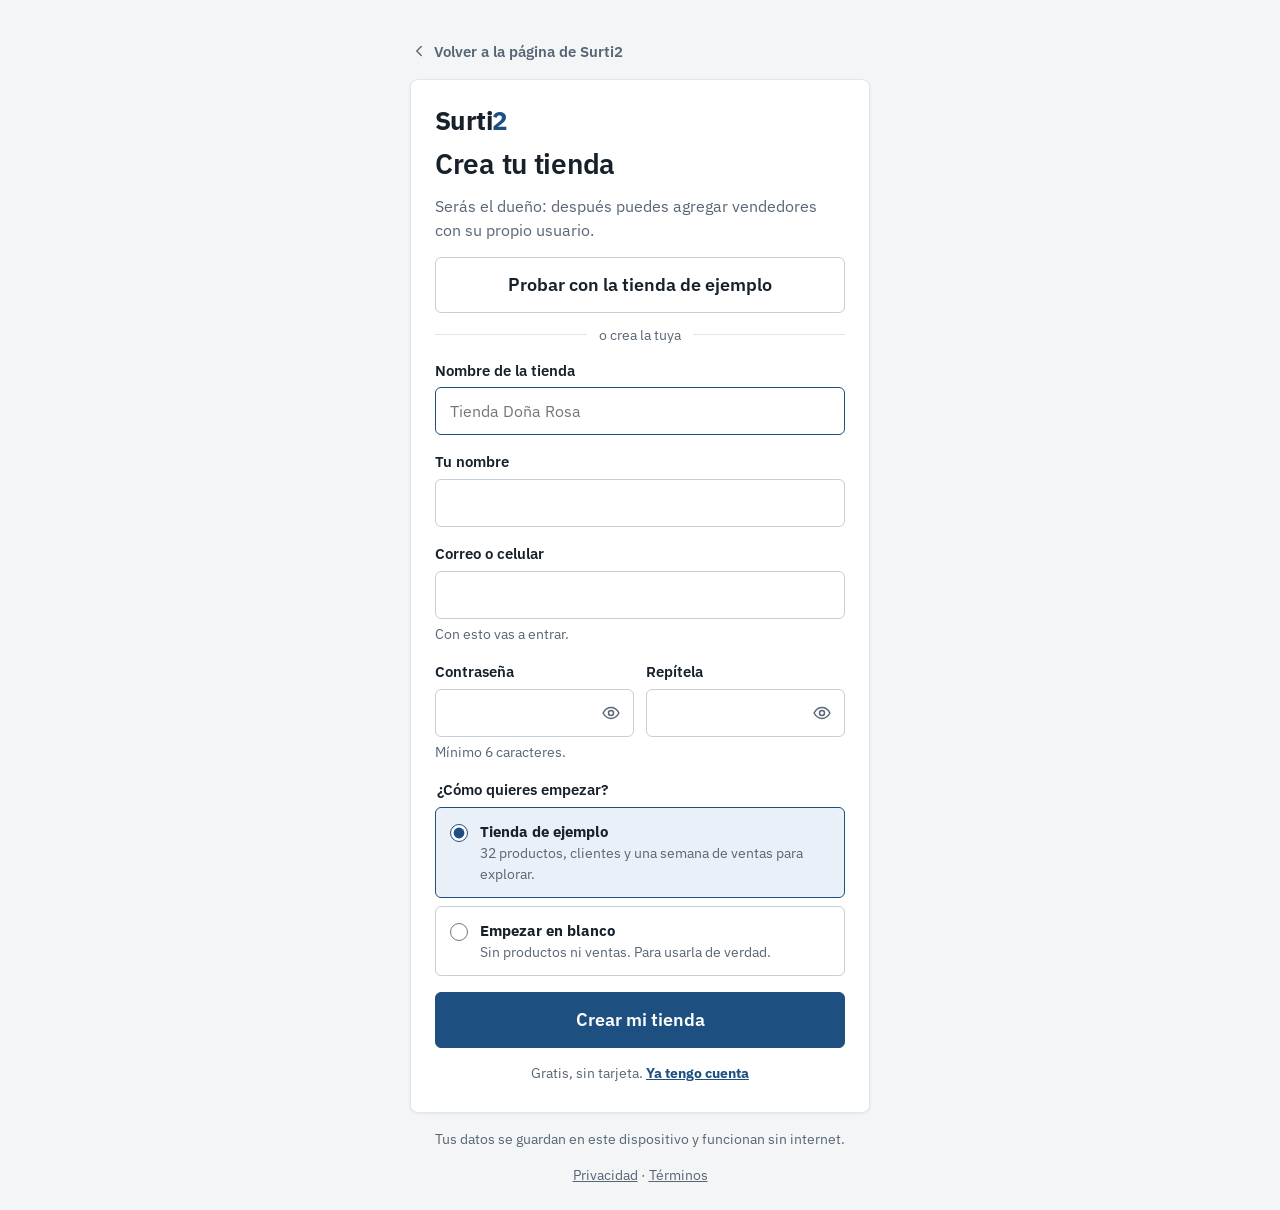
==== commit 7868041f: "Cambio de nombre a Surti2 y nuevo diseño" ====
--- a/app/index.html
+++ b/app/index.html
@@ -3,31 +3,41 @@
   <head>
     <meta charset="UTF-8" />
     <meta name="viewport" content="width=device-width, initial-scale=1.0, viewport-fit=cover" />
-    <meta name="description" content="Surtido: ventas, inventario, fiado y caja para tiendas de barrio. Funciona sin internet." />
-    <meta name="theme-color" content="#0b6e4f" />
+    <meta name="description" content="Surti2: ventas, inventario, fiado y caja para tiendas de barrio. Funciona sin internet." />
+    <meta name="theme-color" content="#ffffff" />
     <link rel="icon" type="image/svg+xml" href="./favicon.svg" />
     <link rel="apple-touch-icon" href="./icon-192.png" />
-    <title>Surtido</title>
-    <script type="module" crossorigin>var e=Object.create,t=Object.defineProperty,n=Object.getOwnPropertyDescriptor,r=Object.getOwnPropertyNames,i=Object.getPrototypeOf,a=Object.prototype.hasOwnProperty,o=(e,t)=>()=>(t||(e((t={exports:{}}).exports,t,t.exports),e=null),t.exports),s=(e,i,o,s)=>{if(i&&typeof i==`object`||typeof i==`function`)for(var c=r(i),l=0,u=c.length,d;l<u;l++)d=c[l],!a.call(e,d)&&d!==o&&t(e,d,{get:(e=>i[e]).bind(null,d),enumerable:!(s=n(i,d))||s.enumerable});return e},c=(n,r,o)=>(o=n==null?{}:e(i(n)),s(r||!n||!n.__esModule||!a.call(n,`default`)?t(o,`default`,{value:n,enumerable:!0}):o,n));(function(){let e=document.createElement(`link`).relList;if(e&&e.supports&&e.supports(`modulepreload`))return;for(let e of document.querySelectorAll(`link[rel="modulepreload"]`))n(e);new MutationObserver(e=>{for(let t of e)if(t.type===`childList`)for(let e of t.addedNodes)e.tagName===`LINK`&&e.rel===`modulepreload`&&n(e)}).observe(document,{childList:!0,subtree:!0});function t(e){let t={};return e.integrity&&(t.integrity=e.integrity),e.referrerPolicy&&(t.referrerPolicy=e.referrerPolicy),t.credentials=e.crossOrigin===`use-credentials`?`include`:e.crossOrigin===`anonymous`?`omit`:`same-origin`,t}function n(e){if(e.ep)return;e.ep=!0;let n=t(e);fetch(e.href,n)}})();var l=o((e=>{var t=Symbol.for(`react.transitional.element`),n=Symbol.for(`react.portal`),r=Symbol.for(`react.fragment`),i=Symbol.for(`react.strict_mode`),a=Symbol.for(`react.profiler`),o=Symbol.for(`react.consumer`),s=Symbol.for(`react.context`),c=Symbol.for(`react.forward_ref`),l=Symbol.for(`react.suspense`),u=Symbol.for(`react.memo`),d=Symbol.for(`react.lazy`),f=Symbol.for(`react.activity`),p=Symbol.for(`react.view_transition`),m=Symbol.iterator;function h(e){return typeof e!=`object`||!e?null:(e=m&&e[m]||e[`@@iterator`],typeof e==`function`?e:null)}var g={isMounted:function(){return!1},enqueueForceUpdate:function(){},enqueueReplaceState:function(){},enqueueSetState:function(){}},_=Object.assign,v={};function y(e,t,n){this.props=e,this.context=t,this.refs=v,this.updater=n||g}y.prototype.isReactComponent={},y.prototype.setState=function(e,t){if(typeof e!=`object`&&typeof e!=`function`&&e!=null)throw Error(`takes an object of state variables to update or a function which returns an object of state variables.`);this.updater.enqueueSetState(this,e,t,`setState`)},y.prototype.forceUpdate=function(e){this.updater.enqueueForceUpdate(this,e,`forceUpdate`)};function b(){}b.prototype=y.prototype;function x(e,t,n){this.props=e,this.context=t,this.refs=v,this.updater=n||g}var S=x.prototype=new b;S.constructor=x,_(S,y.prototype),S.isPureReactComponent=!0;var C=Array.isArray;function w(){}var T={H:null,A:null,T:null,S:null},E=Object.prototype.hasOwnProperty;function D(e,n,r){var i=r.ref;return{$$typeof:t,type:e,key:n,ref:i===void 0?null:i,props:r}}function O(e,t){return D(e.type,t,e.props)}function ee(e){return typeof e==`object`&&!!e&&e.$$typeof===t}function te(e){var t={"=":`=0`,":":`=2`};return`$`+e.replace(/[=:]/g,function(e){return t[e]})}var ne=/\/+/g;function re(e,t){return typeof e==`object`&&e&&e.key!=null?te(``+e.key):t.toString(36)}function ie(e){switch(e.status){case`fulfilled`:return e.value;case`rejected`:throw e.reason;default:switch(typeof e.status==`string`?e.then(w,w):(e.status=`pending`,e.then(function(t){e.status===`pending`&&(e.status=`fulfilled`,e.value=t)},function(t){e.status===`pending`&&(e.status=`rejected`,e.reason=t)})),e.status){case`fulfilled`:return e.value;case`rejected`:throw e.reason}}throw e}function ae(e,r,i,a,o){var s=typeof e;(s===`undefined`||s===`boolean`)&&(e=null);var c=!1;if(e===null)c=!0;else switch(s){case`bigint`:case`string`:case`number`:c=!0;break;case`object`:switch(e.$$typeof){case t:case n:c=!0;break;case d:return c=e._init,ae(c(e._payload),r,i,a,o)}}if(c)return o=o(e),c=a===``?`.`+re(e,0):a,C(o)?(i=``,c!=null&&(i=c.replace(ne,`$&/`)+`/`),ae(o,r,i,``,function(e){return e})):o!=null&&(ee(o)&&(o=O(o,i+(o.key==null||e&&e.key===o.key?``:(``+o.key).replace(ne,`$&/`)+`/`)+c)),r.push(o)),1;c=0;var l=a===``?`.`:a+`:`;if(C(e))for(var u=0;u<e.length;u++)a=e[u],s=l+re(a,u),c+=ae(a,r,i,s,o);else if(u=h(e),typeof u==`function`)for(e=u.call(e),u=0;!(a=e.next()).done;)a=a.value,s=l+re(a,u++),c+=ae(a,r,i,s,o);else if(s===`object`){if(typeof e.then==`function`)return ae(ie(e),r,i,a,o);throw r=String(e),Error(`Objects are not valid as a React child (found: `+(r===`[object Object]`?`object with keys {`+Object.keys(e).join(`, `)+`}`:r)+`). If you meant to render a collection of children, use an array instead.`)}return c}function k(e,t,n){if(e==null)return e;var r=[],i=0;return ae(e,r,``,``,function(e){return t.call(n,e,i++)}),r}function oe(e){if(e._status===-1){var t=e._result,n=t();n.then(function(t){(e._status===0||e._status===-1)&&(e._status=1,e._result=t,n.status===void 0&&(n.status=`fulfilled`,n.value=t))},function(t){(e._status===0||e._status===-1)&&(e._status=2,e._result=t,n.status===void 0&&(n.status=`rejected`,n.reason=t))}),e._status===-1&&(e._status=0,e._result=n)}if(e._status===1)return e._result.default;throw e._result}var se=typeof reportError==`function`?reportError:function(e){if(typeof window==`object`&&typeof window.ErrorEvent==`function`){var t=new window.ErrorEvent(`error`,{bubbles:!0,cancelable:!0,message:typeof e==`object`&&e&&typeof e.message==`string`?String(e.message):String(e),error:e});if(!window.dispatchEvent(t))return}else if(typeof process==`object`&&typeof process.emit==`function`){process.emit(`uncaughtException`,e);return}console.error(e)};function ce(e){var t=T.T,n={};n.types=t===null?null:t.types,T.T=n;try{var r=e(),i=T.S;i!==null&&i(n,r),typeof r==`object`&&r&&typeof r.then==`function`&&r.then(w,se)}catch(e){se(e)}finally{t!==null&&n.types!==null&&(t.types=n.types),T.T=t}}function le(e){var t=T.T;if(t!==null){var n=t.types;n===null?t.types=[e]:n.indexOf(e)===-1&&n.push(e)}else ce(le.bind(null,e))}var ue={map:k,forEach:function(e,t,n){k(e,function(){t.apply(this,arguments)},n)},count:function(e){var t=0;return k(e,function(){t++}),t},toArray:function(e){return k(e,function(e){return e})||[]},only:function(e){if(!ee(e))throw Error(`React.Children.only expected to receive a single React element child.`);return e}};e.Activity=f,e.Children=ue,e.Component=y,e.Fragment=r,e.Profiler=a,e.PureComponent=x,e.StrictMode=i,e.Suspense=l,e.ViewTransition=p,e.__CLIENT_INTERNALS_DO_NOT_USE_OR_WARN_USERS_THEY_CANNOT_UPGRADE=T,e.__COMPILER_RUNTIME={__proto__:null,c:function(e){return T.H.useMemoCache(e)}},e.addTransitionType=le,e.cache=function(e){return function(){return e.apply(null,arguments)}},e.cacheSignal=function(){return null},e.cloneElement=function(e,t,n){if(e==null)throw Error(`The argument must be a React element, but you passed `+e+`.`);var r=_({},e.props),i=e.key;if(t!=null)for(a in t.key!==void 0&&(i=``+t.key),t)!E.call(t,a)||a===`key`||a===`__self`||a===`__source`||a===`ref`&&t.ref===void 0||(r[a]=t[a]);var a=arguments.length-2;if(a===1)r.children=n;else if(1<a){for(var o=Array(a),s=0;s<a;s++)o[s]=arguments[s+2];r.children=o}return D(e.type,i,r)},e.createContext=function(e){return e={$$typeof:s,_currentValue:e,_currentValue2:e,_threadCount:0,Provider:null,Consumer:null},e.Provider=e,e.Consumer={$$typeof:o,_context:e},e},e.createElement=function(e,t,n){var r,i={},a=null;if(t!=null)for(r in t.key!==void 0&&(a=``+t.key),t)E.call(t,r)&&r!==`key`&&r!==`__self`&&r!==`__source`&&(i[r]=t[r]);var o=arguments.length-2;if(o===1)i.children=n;else if(1<o){for(var s=Array(o),c=0;c<o;c++)s[c]=arguments[c+2];i.children=s}if(e&&e.defaultProps)for(r in o=e.defaultProps,o)i[r]===void 0&&(i[r]=o[r]);return D(e,a,i)},e.createRef=function(){return{current:null}},e.forwardRef=function(e){return{$$typeof:c,render:e}},e.isValidElement=ee,e.lazy=function(e){return{$$typeof:d,_payload:{_status:-1,_result:e},_init:oe}},e.memo=function(e,t){return{$$typeof:u,type:e,compare:t===void 0?null:t}},e.startTransition=ce,e.unstable_useCacheRefresh=function(){return T.H.useCacheRefresh()},e.use=function(e){return T.H.use(e)},e.useActionState=function(e,t,n){return T.H.useActionState(e,t,n)},e.useCallback=function(e,t){return T.H.useCallback(e,t)},e.useContext=function(e){return T.H.useContext(e)},e.useDebugValue=function(){},e.useDeferredValue=function(e,t){return T.H.useDeferredValue(e,t)},e.useEffect=function(e,t){return T.H.useEffect(e,t)},e.useEffectEvent=function(e){return T.H.useEffectEvent(e)},e.useId=function(){return T.H.useId()},e.useImperativeHandle=function(e,t,n){return T.H.useImperativeHandle(e,t,n)},e.useInsertionEffect=function(e,t){return T.H.useInsertionEffect(e,t)},e.useLayoutEffect=function(e,t){return T.H.useLayoutEffect(e,t)},e.useMemo=function(e,t){return T.H.useMemo(e,t)},e.useOptimistic=function(e,t){return T.H.useOptimistic(e,t)},e.useReducer=function(e,t,n){return T.H.useReducer(e,t,n)},e.useRef=function(e){return T.H.useRef(e)},e.useState=function(e){return T.H.useState(e)},e.useSyncExternalStore=function(e,t,n){return T.H.useSyncExternalStore(e,t,n)},e.useTransition=function(){return T.H.useTransition()},e.version=`19.3.1`})),u=o(((e,t)=>{t.exports=l()})),d=o((e=>{function t(e,t){var n=e.length;e.push(t);a:for(;0<n;){var r=n-1>>>1,a=e[r];if(0<i(a,t))e[r]=t,e[n]=a,n=r;else break a}}function n(e){return e.length===0?null:e[0]}function r(e){if(e.length===0)return null;var t=e[0],n=e.pop();if(n!==t){e[0]=n;a:for(var r=0,a=e.length,o=a>>>1;r<o;){var s=2*(r+1)-1,c=e[s],l=s+1,u=e[l];if(0>i(c,n))l<a&&0>i(u,c)?(e[r]=u,e[l]=n,r=l):(e[r]=c,e[s]=n,r=s);else if(l<a&&0>i(u,n))e[r]=u,e[l]=n,r=l;else break a}}return t}function i(e,t){var n=e.sortIndex-t.sortIndex;return n===0?e.id-t.id:n}if(e.unstable_now=void 0,typeof performance==`object`&&typeof performance.now==`function`){var a=performance;e.unstable_now=function(){return a.now()}}else{var o=Date,s=o.now();e.unstable_now=function(){return o.now()-s}}var c=[],l=[],u=1,d=null,f=3,p=!1,m=!1,h=!1,g=!1,_=typeof setTimeout==`function`?setTimeout:null,v=typeof clearTimeout==`function`?clearTimeout:null,y=typeof setImmediate<`u`?setImmediate:null;function b(e){for(var i=n(l);i!==null;){if(i.callback===null)r(l);else if(i.startTime<=e)r(l),i.sortIndex=i.expirationTime,t(c,i);else break;i=n(l)}}function x(e){if(h=!1,b(e),!m){if(n(c)!==null)m=!0,S||(S=!0,O());else{var t=n(l);t!==null&&ne(x,t.startTime-e)}}}var S=!1,C=-1,w=5,T=-1;function E(){return g?!0:!(e.unstable_now()-T<w)}function D(){if(g=!1,S){var t=e.unstable_now();T=t;var i=!0;try{a:{m=!1,h&&(h=!1,v(C),C=-1),p=!0;var a=f;try{b:{for(b(t),d=n(c);d!==null&&!(d.expirationTime>t&&E());){var o=d.callback;if(typeof o==`function`){d.callback=null,f=d.priorityLevel;var s=o(d.expirationTime<=t);if(t=e.unstable_now(),typeof s==`function`){d.callback=s,b(t),i=!0;break b}d===n(c)&&r(c),b(t)}else r(c);d=n(c)}if(d!==null)i=!0;else{var u=n(l);u!==null&&ne(x,u.startTime-t),i=!1}}break a}finally{d=null,f=a,p=!1}i=void 0}}finally{i?O():S=!1}}}var O;if(typeof y==`function`)O=function(){y(D)};else if(typeof MessageChannel<`u`){var ee=new MessageChannel,te=ee.port2;ee.port1.onmessage=D,O=function(){te.postMessage(null)}}else O=function(){_(D,0)};function ne(t,n){C=_(function(){t(e.unstable_now())},n)}e.unstable_IdlePriority=5,e.unstable_ImmediatePriority=1,e.unstable_LowPriority=4,e.unstable_NormalPriority=3,e.unstable_Profiling=null,e.unstable_UserBlockingPriority=2,e.unstable_cancelCallback=function(e){e.callback=null},e.unstable_forceFrameRate=function(e){0>e||125<e?console.error(`forceFrameRate takes a positive int between 0 and 125, forcing frame rates higher than 125 fps is not supported`):w=0<e?Math.floor(1e3/e):5},e.unstable_getCurrentPriorityLevel=function(){return f},e.unstable_next=function(e){switch(f){case 1:case 2:case 3:var t=3;break;default:t=f}var n=f;f=t;try{return e()}finally{f=n}},e.unstable_requestPaint=function(){g=!0},e.unstable_runWithPriority=function(e,t){switch(e){case 1:case 2:case 3:case 4:case 5:break;default:e=3}var n=f;f=e;try{return t()}finally{f=n}},e.unstable_scheduleCallback=function(r,i,a){var o=e.unstable_now();switch(typeof a==`object`&&a?(a=a.delay,a=typeof a==`number`&&0<a?o+a:o):a=o,r){case 1:var s=-1;break;case 2:s=250;break;case 5:s=1073741823;break;case 4:s=1e4;break;default:s=5e3}return s=a+s,r={id:u++,callback:i,priorityLevel:r,startTime:a,expirationTime:s,sortIndex:-1},a>o?(r.sortIndex=a,t(l,r),n(c)===null&&r===n(l)&&(h?(v(C),C=-1):h=!0,ne(x,a-o))):(r.sortIndex=s,t(c,r),m||p||(m=!0,S||(S=!0,O()))),r},e.unstable_shouldYield=E,e.unstable_wrapCallback=function(e){var t=f;return function(){var n=f;f=t;try{return e.apply(this,arguments)}finally{f=n}}}})),f=o(((e,t)=>{t.exports=d()})),p=o((e=>{var t=u();function n(e){var t=`https://react.dev/errors/`+e;if(1<arguments.length){t+=`?args[]=`+encodeURIComponent(arguments[1]);for(var n=2;n<arguments.length;n++)t+=`&args[]=`+encodeURIComponent(arguments[n])}return`Minified React error #`+e+`; visit `+t+` for the full message or use the non-minified dev environment for full errors and additional helpful warnings.`}function r(){}var i={d:{f:r,r:function(){throw Error(n(522))},D:r,C:r,L:r,m:r,X:r,S:r,M:r},p:0,findDOMNode:null},a=Symbol.for(`react.portal`),o=Symbol.for(`react.recoverable`),s=Symbol.for(`react.optimistic_key`);function c(e,t,n){var r=3<arguments.length&&arguments[3]!==void 0?arguments[3]:null;return{$$typeof:a,key:r==null?null:r===s?s:``+r,children:e,containerInfo:t,implementation:n}}var l=t.__CLIENT_INTERNALS_DO_NOT_USE_OR_WARN_USERS_THEY_CANNOT_UPGRADE;function d(e,t){if(e===`font`)return``;if(typeof t==`string`)return t===`use-credentials`?t:``}e.__DOM_INTERNALS_DO_NOT_USE_OR_WARN_USERS_THEY_CANNOT_UPGRADE=i,e.browser=function(e){return{$$typeof:o,_reason:e}},e.createPortal=function(e,t){var r=2<arguments.length&&arguments[2]!==void 0?arguments[2]:null;if(!t||t.nodeType!==1&&t.nodeType!==9&&t.nodeType!==11)throw Error(n(299));return c(e,t,null,r)},e.flushSync=function(e){var t=l.T,n=i.p;try{if(l.T=null,i.p=2,e)return e()}finally{l.T=t,i.p=n,i.d.f()}},e.preconnect=function(e,t){typeof e==`string`&&(t?(t=t.crossOrigin,t=typeof t==`string`?t===`use-credentials`?t:``:void 0):t=null,i.d.C(e,t))},e.prefetchDNS=function(e){typeof e==`string`&&i.d.D(e)},e.preinit=function(e,t){if(typeof e==`string`&&t&&typeof t.as==`string`){var n=t.as,r=d(n,t.crossOrigin),a=typeof t.integrity==`string`?t.integrity:void 0,o=typeof t.fetchPriority==`string`?t.fetchPriority:void 0;n===`style`?i.d.S(e,typeof t.precedence==`string`?t.precedence:void 0,{crossOrigin:r,integrity:a,fetchPriority:o}):n===`script`&&i.d.X(e,{crossOrigin:r,integrity:a,fetchPriority:o,nonce:typeof t.nonce==`string`?t.nonce:void 0})}},e.preinitModule=function(e,t){if(typeof e==`string`){if(typeof t==`object`&&t){if(t.as==null||t.as===`script`){var n=d(t.as,t.crossOrigin);i.d.M(e,{crossOrigin:n,integrity:typeof t.integrity==`string`?t.integrity:void 0,nonce:typeof t.nonce==`string`?t.nonce:void 0,fetchPriority:typeof t.fetchPriority==`string`?t.fetchPriority:void 0})}}else t??i.d.M(e)}},e.preload=function(e,t){if(typeof e==`string`&&typeof t==`object`&&t&&typeof t.as==`string`){var n=t.as,r=d(n,t.crossOrigin);i.d.L(e,n,{crossOrigin:r,integrity:typeof t.integrity==`string`?t.integrity:void 0,nonce:typeof t.nonce==`string`?t.nonce:void 0,type:typeof t.type==`string`?t.type:void 0,fetchPriority:typeof t.fetchPriority==`string`?t.fetchPriority:void 0,referrerPolicy:typeof t.referrerPolicy==`string`?t.referrerPolicy:void 0,imageSrcSet:typeof t.imageSrcSet==`string`?t.imageSrcSet:void 0,imageSizes:typeof t.imageSizes==`string`?t.imageSizes:void 0,media:typeof t.media==`string`?t.media:void 0})}},e.preloadModule=function(e,t){if(typeof e==`string`){if(t){var n=d(t.as,t.crossOrigin);i.d.m(e,{as:typeof t.as==`string`&&t.as!==`script`?t.as:void 0,crossOrigin:n,integrity:typeof t.integrity==`string`?t.integrity:void 0,nonce:typeof t.nonce==`string`?t.nonce:void 0,fetchPriority:typeof t.fetchPriority==`string`?t.fetchPriority:void 0})}else i.d.m(e)}},e.requestFormReset=function(e){i.d.r(e)},e.unstable_batchedUpdates=function(e,t){return e(t)},e.useFormState=function(e,t,n){return l.H.useFormState(e,t,n)},e.useFormStatus=function(){return l.H.useHostTransitionStatus()},e.version=`19.3.1`})),m=o(((e,t)=>{function n(){if(typeof __REACT_DEVTOOLS_GLOBAL_HOOK__<`u`&&typeof __REACT_DEVTOOLS_GLOBAL_HOOK__.checkDCE==`function`)try{__REACT_DEVTOOLS_GLOBAL_HOOK__.checkDCE(n)}catch(e){console.error(e)}}n(),t.exports=p()})),h=o((e=>{var t=f(),n=u(),r=m();function i(e){var t=`https://react.dev/errors/`+e;if(1<arguments.length){t+=`?args[]=`+encodeURIComponent(arguments[1]);for(var n=2;n<arguments.length;n++)t+=`&args[]=`+encodeURIComponent(arguments[n])}return`Minified React error #`+e+`; visit `+t+` for the full message or use the non-minified dev environment for full errors and additional helpful warnings.`}function a(e){return!(!e||e.nodeType!==1&&e.nodeType!==9&&e.nodeType!==11)}function o(e){for(var t=e,n=t;n&&!n.alternate;)t=n,t.flags&4098&&(e=t.return),n=t.return;for(;t.return;)t=t.return;return t.tag===3?e:null}function s(e){if(e.tag===13){var t=e.memoizedState;if(t===null&&(e=e.alternate,e!==null&&(t=e.memoizedState)),t!==null)return t.dehydrated}return null}function c(e){if(e.tag===31){var t=e.memoizedState;if(t===null&&(e=e.alternate,e!==null&&(t=e.memoizedState)),t!==null)return t.dehydrated}return null}function l(e){if(o(e)!==e)throw Error(i(188))}function d(e){var t=e.alternate;if(!t){if(t=o(e),t===null)throw Error(i(188));return t===e?e:null}for(var n=e,r=t;;){var a=n.return;if(a===null)break;var s=a.alternate;if(s===null){if(r=a.return,r!==null){n=r;continue}break}if(a.child===s.child){for(s=a.child;s;){if(s===n)return l(a),e;if(s===r)return l(a),t;s=s.sibling}throw Error(i(188))}if(n.return!==r.return)n=a,r=s;else{for(var c=!1,u=a.child;u;){if(u===n){c=!0,n=a,r=s;break}if(u===r){c=!0,r=a,n=s;break}u=u.sibling}if(!c){for(u=s.child;u;){if(u===n){c=!0,n=s,r=a;break}if(u===r){c=!0,r=s,n=a;break}u=u.sibling}if(!c)throw Error(i(189))}}if(n.alternate!==r)throw Error(i(190))}if(n.tag!==3)throw Error(i(188));return n.stateNode.current===n?e:t}function p(e){var t=e.tag;if(t===5||t===26||t===27||t===6)return e;for(e=e.child;e!==null;){if(t=p(e),t!==null)return t;e=e.sibling}return null}function h(e,t,n,r,i,a){for(;e!==null;){if((e.tag===5||e.tag===27||e.tag===6)&&n(e,r,i,a)||(e.tag!==22||e.memoizedState===null)&&(t||e.tag!==5&&e.tag!==27)&&h(e.child,t,n,r,i,a))return!0;e=e.sibling}return!1}function g(e){for(e=e.return;e!==null;){if(e.tag===3||e.tag===5||e.tag===27)return e;e=e.return}return null}function _(e){var t=!1;for(e=e.return;e!==null&&(e.tag===4&&(t=!0),e.tag!==3&&e.tag!==5&&e.tag!==27);)e=e.return;return t}function v(e){var t=[null,null],n=g(e);return n===null||y(t,e,n.child,{foundSelf:!1}),t}function y(e,t,n,r){for(;n!==null;){if(n===t)r.foundSelf=!0;else if(n.tag===5||n.tag===27||n.tag===6){if(r.foundSelf)return e[1]=n,!0;e[0]=n}else if((n.tag!==22||n.memoizedState===null)&&y(e,t,n.child,r))return!0;n=n.sibling}return!1}function b(e){switch(e.tag){case 5:case 27:case 6:return e.stateNode;case 3:return e.stateNode.containerInfo;default:throw Error(i(559))}}var x=null,S=null;function C(e,t,n){return e===n||e===t&&(x=e,!0)}function w(e,t,n){return e===n?(S=e,!1):e===t&&(S!==null&&(x=e),!0)}function T(e){if(e===null)return null;do e=e===null?null:e.return;while(e&&e.tag!==5&&e.tag!==27&&e.tag!==3);return e||null}function E(e,t,n){for(var r=0,i=e;i;i=n(i))r++;i=0;for(var a=t;a;a=n(a))i++;for(;0<r-i;)e=n(e),r--;for(;0<i-r;)t=n(t),i--;for(;r--;){if(e===t||t!==null&&e===t.alternate)return e;e=n(e),t=n(t)}return null}var D=Object.assign,O=Symbol.for(`react.element`),ee=Symbol.for(`react.transitional.element`),te=Symbol.for(`react.portal`),ne=Symbol.for(`react.fragment`),re=Symbol.for(`react.strict_mode`),ie=Symbol.for(`react.profiler`),ae=Symbol.for(`react.consumer`),k=Symbol.for(`react.context`),oe=Symbol.for(`react.forward_ref`),se=Symbol.for(`react.suspense`),ce=Symbol.for(`react.suspense_list`),le=Symbol.for(`react.memo`),ue=Symbol.for(`react.lazy`),de=Symbol.for(`react.activity`),fe=Symbol.for(`react.legacy_hidden`),pe=Symbol.for(`react.memo_cache_sentinel`),me=Symbol.for(`react.view_transition`),he=Symbol.for(`react.recoverable`),ge=Symbol.iterator;function _e(e){return typeof e!=`object`||!e?null:(e=ge&&e[ge]||e[`@@iterator`],typeof e==`function`?e:null)}var ve=Symbol.for(`react.client.reference`);function ye(e){if(e==null)return null;if(typeof e==`function`)return e.$$typeof===ve?null:e.displayName||e.name||null;if(typeof e==`string`)return e;switch(e){case ne:return`Fragment`;case ie:return`Profiler`;case re:return`StrictMode`;case se:return`Suspense`;case ce:return`SuspenseList`;case de:return`Activity`;case me:return`ViewTransition`}if(typeof e==`object`)switch(e.$$typeof){case te:return`Portal`;case k:return e.displayName||`Context`;case ae:return(e._context.displayName||`Context`)+`.Consumer`;case oe:var t=e.render;return e=e.displayName,e||=(e=t.displayName||t.name||``,e===``?`ForwardRef`:`ForwardRef(`+e+`)`),e;case le:return t=e.displayName||null,t===null?ye(e.type)||`Memo`:t;case ue:t=e._payload,e=e._init;try{return ye(e(t))}catch{}}return null}var be=Array.isArray,A=n.__CLIENT_INTERNALS_DO_NOT_USE_OR_WARN_USERS_THEY_CANNOT_UPGRADE,j=r.__DOM_INTERNALS_DO_NOT_USE_OR_WARN_USERS_THEY_CANNOT_UPGRADE,xe={pending:!1,data:null,method:null,action:null},Se=[],Ce=-1;function we(e){return{current:e}}function Te(e){0>Ce||(e.current=Se[Ce],Se[Ce]=null,Ce--)}function M(e,t){Ce++,Se[Ce]=e.current,e.current=t}var Ee=we(null),De=we(null),N=we(null),P=we(null);function Oe(e,t){switch(M(N,t),M(De,e),M(Ee,null),t.nodeType){case 9:case 11:e=(e=t.documentElement)&&(e=e.namespaceURI)?up(e):0;break;default:if(e=t.tagName,t=t.namespaceURI)t=up(t),e=dp(t,e);else switch(e){case`svg`:e=1;break;case`math`:e=2;break;default:e=0}}Te(Ee),M(Ee,e)}function ke(){Te(Ee),Te(De),Te(N)}function Ae(e){var t=e.memoizedState;t!==null&&(sh._currentValue=t.memoizedState,M(P,e)),t=Ee.current;var n=dp(t,e.type);t!==n&&(M(De,e),M(Ee,n))}function je(e){De.current===e&&(Te(Ee),Te(De)),P.current===e&&(Te(P),sh._currentValue=xe)}var Me,Ne;function Pe(e){if(Me===void 0)try{throw Error()}catch(e){var t=e.stack.trim().match(/\n( *(at )?)/);Me=t&&t[1]||``,Ne=-1<e.stack.indexOf(`
+    <title>Surti2</title>
+    <script type="module" crossorigin>var e=Object.create,t=Object.defineProperty,n=Object.getOwnPropertyDescriptor,r=Object.getOwnPropertyNames,i=Object.getPrototypeOf,a=Object.prototype.hasOwnProperty,o=(e,t,n)=>()=>{if(n)throw n[0];try{return e&&(t=e(e=0)),t}catch(e){throw n=[e],e}},s=(e,t)=>()=>(t||(e((t={exports:{}}).exports,t,t.exports),e=null),t.exports),c=(e,n)=>{let r={};for(var i in e)t(r,i,{get:e[i],enumerable:!0});return n||t(r,Symbol.toStringTag,{value:`Module`}),r},l=(e,i,o,s)=>{if(i&&typeof i==`object`||typeof i==`function`)for(var c=r(i),l=0,u=c.length,d;l<u;l++)d=c[l],!a.call(e,d)&&d!==o&&t(e,d,{get:(e=>i[e]).bind(null,d),enumerable:!(s=n(i,d))||s.enumerable});return e},u=(n,r,o)=>(o=n==null?{}:e(i(n)),l(r||!n||!n.__esModule||!a.call(n,`default`)?t(o,`default`,{value:n,enumerable:!0}):o,n));(function(){let e=document.createElement(`link`).relList;if(e&&e.supports&&e.supports(`modulepreload`))return;for(let e of document.querySelectorAll(`link[rel="modulepreload"]`))n(e);new MutationObserver(e=>{for(let t of e)if(t.type===`childList`)for(let e of t.addedNodes)e.tagName===`LINK`&&e.rel===`modulepreload`&&n(e)}).observe(document,{childList:!0,subtree:!0});function t(e){let t={};return e.integrity&&(t.integrity=e.integrity),e.referrerPolicy&&(t.referrerPolicy=e.referrerPolicy),t.credentials=e.crossOrigin===`use-credentials`?`include`:e.crossOrigin===`anonymous`?`omit`:`same-origin`,t}function n(e){if(e.ep)return;e.ep=!0;let n=t(e);fetch(e.href,n)}})();var d=s((e=>{var t=Symbol.for(`react.transitional.element`),n=Symbol.for(`react.portal`),r=Symbol.for(`react.fragment`),i=Symbol.for(`react.strict_mode`),a=Symbol.for(`react.profiler`),o=Symbol.for(`react.consumer`),s=Symbol.for(`react.context`),c=Symbol.for(`react.forward_ref`),l=Symbol.for(`react.suspense`),u=Symbol.for(`react.memo`),d=Symbol.for(`react.lazy`),f=Symbol.for(`react.activity`),p=Symbol.for(`react.view_transition`),m=Symbol.iterator;function h(e){return typeof e!=`object`||!e?null:(e=m&&e[m]||e[`@@iterator`],typeof e==`function`?e:null)}var g={isMounted:function(){return!1},enqueueForceUpdate:function(){},enqueueReplaceState:function(){},enqueueSetState:function(){}},_=Object.assign,v={};function y(e,t,n){this.props=e,this.context=t,this.refs=v,this.updater=n||g}y.prototype.isReactComponent={},y.prototype.setState=function(e,t){if(typeof e!=`object`&&typeof e!=`function`&&e!=null)throw Error(`takes an object of state variables to update or a function which returns an object of state variables.`);this.updater.enqueueSetState(this,e,t,`setState`)},y.prototype.forceUpdate=function(e){this.updater.enqueueForceUpdate(this,e,`forceUpdate`)};function b(){}b.prototype=y.prototype;function x(e,t,n){this.props=e,this.context=t,this.refs=v,this.updater=n||g}var S=x.prototype=new b;S.constructor=x,_(S,y.prototype),S.isPureReactComponent=!0;var C=Array.isArray;function w(){}var T={H:null,A:null,T:null,S:null},E=Object.prototype.hasOwnProperty;function D(e,n,r){var i=r.ref;return{$$typeof:t,type:e,key:n,ref:i===void 0?null:i,props:r}}function ee(e,t){return D(e.type,t,e.props)}function te(e){return typeof e==`object`&&!!e&&e.$$typeof===t}function ne(e){var t={"=":`=0`,":":`=2`};return`$`+e.replace(/[=:]/g,function(e){return t[e]})}var re=/\/+/g;function ie(e,t){return typeof e==`object`&&e&&e.key!=null?ne(``+e.key):t.toString(36)}function ae(e){switch(e.status){case`fulfilled`:return e.value;case`rejected`:throw e.reason;default:switch(typeof e.status==`string`?e.then(w,w):(e.status=`pending`,e.then(function(t){e.status===`pending`&&(e.status=`fulfilled`,e.value=t)},function(t){e.status===`pending`&&(e.status=`rejected`,e.reason=t)})),e.status){case`fulfilled`:return e.value;case`rejected`:throw e.reason}}throw e}function oe(e,r,i,a,o){var s=typeof e;(s===`undefined`||s===`boolean`)&&(e=null);var c=!1;if(e===null)c=!0;else switch(s){case`bigint`:case`string`:case`number`:c=!0;break;case`object`:switch(e.$$typeof){case t:case n:c=!0;break;case d:return c=e._init,oe(c(e._payload),r,i,a,o)}}if(c)return o=o(e),c=a===``?`.`+ie(e,0):a,C(o)?(i=``,c!=null&&(i=c.replace(re,`$&/`)+`/`),oe(o,r,i,``,function(e){return e})):o!=null&&(te(o)&&(o=ee(o,i+(o.key==null||e&&e.key===o.key?``:(``+o.key).replace(re,`$&/`)+`/`)+c)),r.push(o)),1;c=0;var l=a===``?`.`:a+`:`;if(C(e))for(var u=0;u<e.length;u++)a=e[u],s=l+ie(a,u),c+=oe(a,r,i,s,o);else if(u=h(e),typeof u==`function`)for(e=u.call(e),u=0;!(a=e.next()).done;)a=a.value,s=l+ie(a,u++),c+=oe(a,r,i,s,o);else if(s===`object`){if(typeof e.then==`function`)return oe(ae(e),r,i,a,o);throw r=String(e),Error(`Objects are not valid as a React child (found: `+(r===`[object Object]`?`object with keys {`+Object.keys(e).join(`, `)+`}`:r)+`). If you meant to render a collection of children, use an array instead.`)}return c}function O(e,t,n){if(e==null)return e;var r=[],i=0;return oe(e,r,``,``,function(e){return t.call(n,e,i++)}),r}function se(e){if(e._status===-1){var t=e._result,n=t();n.then(function(t){(e._status===0||e._status===-1)&&(e._status=1,e._result=t,n.status===void 0&&(n.status=`fulfilled`,n.value=t))},function(t){(e._status===0||e._status===-1)&&(e._status=2,e._result=t,n.status===void 0&&(n.status=`rejected`,n.reason=t))}),e._status===-1&&(e._status=0,e._result=n)}if(e._status===1)return e._result.default;throw e._result}var ce=typeof reportError==`function`?reportError:function(e){if(typeof window==`object`&&typeof window.ErrorEvent==`function`){var t=new window.ErrorEvent(`error`,{bubbles:!0,cancelable:!0,message:typeof e==`object`&&e&&typeof e.message==`string`?String(e.message):String(e),error:e});if(!window.dispatchEvent(t))return}else if(typeof process==`object`&&typeof process.emit==`function`){process.emit(`uncaughtException`,e);return}console.error(e)};function le(e){var t=T.T,n={};n.types=t===null?null:t.types,T.T=n;try{var r=e(),i=T.S;i!==null&&i(n,r),typeof r==`object`&&r&&typeof r.then==`function`&&r.then(w,ce)}catch(e){ce(e)}finally{t!==null&&n.types!==null&&(t.types=n.types),T.T=t}}function ue(e){var t=T.T;if(t!==null){var n=t.types;n===null?t.types=[e]:n.indexOf(e)===-1&&n.push(e)}else le(ue.bind(null,e))}var de={map:O,forEach:function(e,t,n){O(e,function(){t.apply(this,arguments)},n)},count:function(e){var t=0;return O(e,function(){t++}),t},toArray:function(e){return O(e,function(e){return e})||[]},only:function(e){if(!te(e))throw Error(`React.Children.only expected to receive a single React element child.`);return e}};e.Activity=f,e.Children=de,e.Component=y,e.Fragment=r,e.Profiler=a,e.PureComponent=x,e.StrictMode=i,e.Suspense=l,e.ViewTransition=p,e.__CLIENT_INTERNALS_DO_NOT_USE_OR_WARN_USERS_THEY_CANNOT_UPGRADE=T,e.__COMPILER_RUNTIME={__proto__:null,c:function(e){return T.H.useMemoCache(e)}},e.addTransitionType=ue,e.cache=function(e){return function(){return e.apply(null,arguments)}},e.cacheSignal=function(){return null},e.cloneElement=function(e,t,n){if(e==null)throw Error(`The argument must be a React element, but you passed `+e+`.`);var r=_({},e.props),i=e.key;if(t!=null)for(a in t.key!==void 0&&(i=``+t.key),t)!E.call(t,a)||a===`key`||a===`__self`||a===`__source`||a===`ref`&&t.ref===void 0||(r[a]=t[a]);var a=arguments.length-2;if(a===1)r.children=n;else if(1<a){for(var o=Array(a),s=0;s<a;s++)o[s]=arguments[s+2];r.children=o}return D(e.type,i,r)},e.createContext=function(e){return e={$$typeof:s,_currentValue:e,_currentValue2:e,_threadCount:0,Provider:null,Consumer:null},e.Provider=e,e.Consumer={$$typeof:o,_context:e},e},e.createElement=function(e,t,n){var r,i={},a=null;if(t!=null)for(r in t.key!==void 0&&(a=``+t.key),t)E.call(t,r)&&r!==`key`&&r!==`__self`&&r!==`__source`&&(i[r]=t[r]);var o=arguments.length-2;if(o===1)i.children=n;else if(1<o){for(var s=Array(o),c=0;c<o;c++)s[c]=arguments[c+2];i.children=s}if(e&&e.defaultProps)for(r in o=e.defaultProps,o)i[r]===void 0&&(i[r]=o[r]);return D(e,a,i)},e.createRef=function(){return{current:null}},e.forwardRef=function(e){return{$$typeof:c,render:e}},e.isValidElement=te,e.lazy=function(e){return{$$typeof:d,_payload:{_status:-1,_result:e},_init:se}},e.memo=function(e,t){return{$$typeof:u,type:e,compare:t===void 0?null:t}},e.startTransition=le,e.unstable_useCacheRefresh=function(){return T.H.useCacheRefresh()},e.use=function(e){return T.H.use(e)},e.useActionState=function(e,t,n){return T.H.useActionState(e,t,n)},e.useCallback=function(e,t){return T.H.useCallback(e,t)},e.useContext=function(e){return T.H.useContext(e)},e.useDebugValue=function(){},e.useDeferredValue=function(e,t){return T.H.useDeferredValue(e,t)},e.useEffect=function(e,t){return T.H.useEffect(e,t)},e.useEffectEvent=function(e){return T.H.useEffectEvent(e)},e.useId=function(){return T.H.useId()},e.useImperativeHandle=function(e,t,n){return T.H.useImperativeHandle(e,t,n)},e.useInsertionEffect=function(e,t){return T.H.useInsertionEffect(e,t)},e.useLayoutEffect=function(e,t){return T.H.useLayoutEffect(e,t)},e.useMemo=function(e,t){return T.H.useMemo(e,t)},e.useOptimistic=function(e,t){return T.H.useOptimistic(e,t)},e.useReducer=function(e,t,n){return T.H.useReducer(e,t,n)},e.useRef=function(e){return T.H.useRef(e)},e.useState=function(e){return T.H.useState(e)},e.useSyncExternalStore=function(e,t,n){return T.H.useSyncExternalStore(e,t,n)},e.useTransition=function(){return T.H.useTransition()},e.version=`19.3.1`})),f=s(((e,t)=>{t.exports=d()})),p=s((e=>{function t(e,t){var n=e.length;e.push(t);a:for(;0<n;){var r=n-1>>>1,a=e[r];if(0<i(a,t))e[r]=t,e[n]=a,n=r;else break a}}function n(e){return e.length===0?null:e[0]}function r(e){if(e.length===0)return null;var t=e[0],n=e.pop();if(n!==t){e[0]=n;a:for(var r=0,a=e.length,o=a>>>1;r<o;){var s=2*(r+1)-1,c=e[s],l=s+1,u=e[l];if(0>i(c,n))l<a&&0>i(u,c)?(e[r]=u,e[l]=n,r=l):(e[r]=c,e[s]=n,r=s);else if(l<a&&0>i(u,n))e[r]=u,e[l]=n,r=l;else break a}}return t}function i(e,t){var n=e.sortIndex-t.sortIndex;return n===0?e.id-t.id:n}if(e.unstable_now=void 0,typeof performance==`object`&&typeof performance.now==`function`){var a=performance;e.unstable_now=function(){return a.now()}}else{var o=Date,s=o.now();e.unstable_now=function(){return o.now()-s}}var c=[],l=[],u=1,d=null,f=3,p=!1,m=!1,h=!1,g=!1,_=typeof setTimeout==`function`?setTimeout:null,v=typeof clearTimeout==`function`?clearTimeout:null,y=typeof setImmediate<`u`?setImmediate:null;function b(e){for(var i=n(l);i!==null;){if(i.callback===null)r(l);else if(i.startTime<=e)r(l),i.sortIndex=i.expirationTime,t(c,i);else break;i=n(l)}}function x(e){if(h=!1,b(e),!m){if(n(c)!==null)m=!0,S||(S=!0,ee());else{var t=n(l);t!==null&&re(x,t.startTime-e)}}}var S=!1,C=-1,w=5,T=-1;function E(){return g?!0:!(e.unstable_now()-T<w)}function D(){if(g=!1,S){var t=e.unstable_now();T=t;var i=!0;try{a:{m=!1,h&&(h=!1,v(C),C=-1),p=!0;var a=f;try{b:{for(b(t),d=n(c);d!==null&&!(d.expirationTime>t&&E());){var o=d.callback;if(typeof o==`function`){d.callback=null,f=d.priorityLevel;var s=o(d.expirationTime<=t);if(t=e.unstable_now(),typeof s==`function`){d.callback=s,b(t),i=!0;break b}d===n(c)&&r(c),b(t)}else r(c);d=n(c)}if(d!==null)i=!0;else{var u=n(l);u!==null&&re(x,u.startTime-t),i=!1}}break a}finally{d=null,f=a,p=!1}i=void 0}}finally{i?ee():S=!1}}}var ee;if(typeof y==`function`)ee=function(){y(D)};else if(typeof MessageChannel<`u`){var te=new MessageChannel,ne=te.port2;te.port1.onmessage=D,ee=function(){ne.postMessage(null)}}else ee=function(){_(D,0)};function re(t,n){C=_(function(){t(e.unstable_now())},n)}e.unstable_IdlePriority=5,e.unstable_ImmediatePriority=1,e.unstable_LowPriority=4,e.unstable_NormalPriority=3,e.unstable_Profiling=null,e.unstable_UserBlockingPriority=2,e.unstable_cancelCallback=function(e){e.callback=null},e.unstable_forceFrameRate=function(e){0>e||125<e?console.error(`forceFrameRate takes a positive int between 0 and 125, forcing frame rates higher than 125 fps is not supported`):w=0<e?Math.floor(1e3/e):5},e.unstable_getCurrentPriorityLevel=function(){return f},e.unstable_next=function(e){switch(f){case 1:case 2:case 3:var t=3;break;default:t=f}var n=f;f=t;try{return e()}finally{f=n}},e.unstable_requestPaint=function(){g=!0},e.unstable_runWithPriority=function(e,t){switch(e){case 1:case 2:case 3:case 4:case 5:break;default:e=3}var n=f;f=e;try{return t()}finally{f=n}},e.unstable_scheduleCallback=function(r,i,a){var o=e.unstable_now();switch(typeof a==`object`&&a?(a=a.delay,a=typeof a==`number`&&0<a?o+a:o):a=o,r){case 1:var s=-1;break;case 2:s=250;break;case 5:s=1073741823;break;case 4:s=1e4;break;default:s=5e3}return s=a+s,r={id:u++,callback:i,priorityLevel:r,startTime:a,expirationTime:s,sortIndex:-1},a>o?(r.sortIndex=a,t(l,r),n(c)===null&&r===n(l)&&(h?(v(C),C=-1):h=!0,re(x,a-o))):(r.sortIndex=s,t(c,r),m||p||(m=!0,S||(S=!0,ee()))),r},e.unstable_shouldYield=E,e.unstable_wrapCallback=function(e){var t=f;return function(){var n=f;f=t;try{return e.apply(this,arguments)}finally{f=n}}}})),m=s(((e,t)=>{t.exports=p()})),h=s((e=>{var t=f();function n(e){var t=`https://react.dev/errors/`+e;if(1<arguments.length){t+=`?args[]=`+encodeURIComponent(arguments[1]);for(var n=2;n<arguments.length;n++)t+=`&args[]=`+encodeURIComponent(arguments[n])}return`Minified React error #`+e+`; visit `+t+` for the full message or use the non-minified dev environment for full errors and additional helpful warnings.`}function r(){}var i={d:{f:r,r:function(){throw Error(n(522))},D:r,C:r,L:r,m:r,X:r,S:r,M:r},p:0,findDOMNode:null},a=Symbol.for(`react.portal`),o=Symbol.for(`react.recoverable`),s=Symbol.for(`react.optimistic_key`);function c(e,t,n){var r=3<arguments.length&&arguments[3]!==void 0?arguments[3]:null;return{$$typeof:a,key:r==null?null:r===s?s:``+r,children:e,containerInfo:t,implementation:n}}var l=t.__CLIENT_INTERNALS_DO_NOT_USE_OR_WARN_USERS_THEY_CANNOT_UPGRADE;function u(e,t){if(e===`font`)return``;if(typeof t==`string`)return t===`use-credentials`?t:``}e.__DOM_INTERNALS_DO_NOT_USE_OR_WARN_USERS_THEY_CANNOT_UPGRADE=i,e.browser=function(e){return{$$typeof:o,_reason:e}},e.createPortal=function(e,t){var r=2<arguments.length&&arguments[2]!==void 0?arguments[2]:null;if(!t||t.nodeType!==1&&t.nodeType!==9&&t.nodeType!==11)throw Error(n(299));return c(e,t,null,r)},e.flushSync=function(e){var t=l.T,n=i.p;try{if(l.T=null,i.p=2,e)return e()}finally{l.T=t,i.p=n,i.d.f()}},e.preconnect=function(e,t){typeof e==`string`&&(t?(t=t.crossOrigin,t=typeof t==`string`?t===`use-credentials`?t:``:void 0):t=null,i.d.C(e,t))},e.prefetchDNS=function(e){typeof e==`string`&&i.d.D(e)},e.preinit=function(e,t){if(typeof e==`string`&&t&&typeof t.as==`string`){var n=t.as,r=u(n,t.crossOrigin),a=typeof t.integrity==`string`?t.integrity:void 0,o=typeof t.fetchPriority==`string`?t.fetchPriority:void 0;n===`style`?i.d.S(e,typeof t.precedence==`string`?t.precedence:void 0,{crossOrigin:r,integrity:a,fetchPriority:o}):n===`script`&&i.d.X(e,{crossOrigin:r,integrity:a,fetchPriority:o,nonce:typeof t.nonce==`string`?t.nonce:void 0})}},e.preinitModule=function(e,t){if(typeof e==`string`){if(typeof t==`object`&&t){if(t.as==null||t.as===`script`){var n=u(t.as,t.crossOrigin);i.d.M(e,{crossOrigin:n,integrity:typeof t.integrity==`string`?t.integrity:void 0,nonce:typeof t.nonce==`string`?t.nonce:void 0,fetchPriority:typeof t.fetchPriority==`string`?t.fetchPriority:void 0})}}else t??i.d.M(e)}},e.preload=function(e,t){if(typeof e==`string`&&typeof t==`object`&&t&&typeof t.as==`string`){var n=t.as,r=u(n,t.crossOrigin);i.d.L(e,n,{crossOrigin:r,integrity:typeof t.integrity==`string`?t.integrity:void 0,nonce:typeof t.nonce==`string`?t.nonce:void 0,type:typeof t.type==`string`?t.type:void 0,fetchPriority:typeof t.fetchPriority==`string`?t.fetchPriority:void 0,referrerPolicy:typeof t.referrerPolicy==`string`?t.referrerPolicy:void 0,imageSrcSet:typeof t.imageSrcSet==`string`?t.imageSrcSet:void 0,imageSizes:typeof t.imageSizes==`string`?t.imageSizes:void 0,media:typeof t.media==`string`?t.media:void 0})}},e.preloadModule=function(e,t){if(typeof e==`string`){if(t){var n=u(t.as,t.crossOrigin);i.d.m(e,{as:typeof t.as==`string`&&t.as!==`script`?t.as:void 0,crossOrigin:n,integrity:typeof t.integrity==`string`?t.integrity:void 0,nonce:typeof t.nonce==`string`?t.nonce:void 0,fetchPriority:typeof t.fetchPriority==`string`?t.fetchPriority:void 0})}else i.d.m(e)}},e.requestFormReset=function(e){i.d.r(e)},e.unstable_batchedUpdates=function(e,t){return e(t)},e.useFormState=function(e,t,n){return l.H.useFormState(e,t,n)},e.useFormStatus=function(){return l.H.useHostTransitionStatus()},e.version=`19.3.1`})),g=s(((e,t)=>{function n(){if(typeof __REACT_DEVTOOLS_GLOBAL_HOOK__<`u`&&typeof __REACT_DEVTOOLS_GLOBAL_HOOK__.checkDCE==`function`)try{__REACT_DEVTOOLS_GLOBAL_HOOK__.checkDCE(n)}catch(e){console.error(e)}}n(),t.exports=h()})),_=s((e=>{var t=m(),n=f(),r=g();function i(e){var t=`https://react.dev/errors/`+e;if(1<arguments.length){t+=`?args[]=`+encodeURIComponent(arguments[1]);for(var n=2;n<arguments.length;n++)t+=`&args[]=`+encodeURIComponent(arguments[n])}return`Minified React error #`+e+`; visit `+t+` for the full message or use the non-minified dev environment for full errors and additional helpful warnings.`}function a(e){return!(!e||e.nodeType!==1&&e.nodeType!==9&&e.nodeType!==11)}function o(e){for(var t=e,n=t;n&&!n.alternate;)t=n,t.flags&4098&&(e=t.return),n=t.return;for(;t.return;)t=t.return;return t.tag===3?e:null}function s(e){if(e.tag===13){var t=e.memoizedState;if(t===null&&(e=e.alternate,e!==null&&(t=e.memoizedState)),t!==null)return t.dehydrated}return null}function c(e){if(e.tag===31){var t=e.memoizedState;if(t===null&&(e=e.alternate,e!==null&&(t=e.memoizedState)),t!==null)return t.dehydrated}return null}function l(e){if(o(e)!==e)throw Error(i(188))}function u(e){var t=e.alternate;if(!t){if(t=o(e),t===null)throw Error(i(188));return t===e?e:null}for(var n=e,r=t;;){var a=n.return;if(a===null)break;var s=a.alternate;if(s===null){if(r=a.return,r!==null){n=r;continue}break}if(a.child===s.child){for(s=a.child;s;){if(s===n)return l(a),e;if(s===r)return l(a),t;s=s.sibling}throw Error(i(188))}if(n.return!==r.return)n=a,r=s;else{for(var c=!1,u=a.child;u;){if(u===n){c=!0,n=a,r=s;break}if(u===r){c=!0,r=a,n=s;break}u=u.sibling}if(!c){for(u=s.child;u;){if(u===n){c=!0,n=s,r=a;break}if(u===r){c=!0,r=s,n=a;break}u=u.sibling}if(!c)throw Error(i(189))}}if(n.alternate!==r)throw Error(i(190))}if(n.tag!==3)throw Error(i(188));return n.stateNode.current===n?e:t}function d(e){var t=e.tag;if(t===5||t===26||t===27||t===6)return e;for(e=e.child;e!==null;){if(t=d(e),t!==null)return t;e=e.sibling}return null}function p(e,t,n,r,i,a){for(;e!==null;){if((e.tag===5||e.tag===27||e.tag===6)&&n(e,r,i,a)||(e.tag!==22||e.memoizedState===null)&&(t||e.tag!==5&&e.tag!==27)&&p(e.child,t,n,r,i,a))return!0;e=e.sibling}return!1}function h(e){for(e=e.return;e!==null;){if(e.tag===3||e.tag===5||e.tag===27)return e;e=e.return}return null}function _(e){var t=!1;for(e=e.return;e!==null&&(e.tag===4&&(t=!0),e.tag!==3&&e.tag!==5&&e.tag!==27);)e=e.return;return t}function v(e){var t=[null,null],n=h(e);return n===null||y(t,e,n.child,{foundSelf:!1}),t}function y(e,t,n,r){for(;n!==null;){if(n===t)r.foundSelf=!0;else if(n.tag===5||n.tag===27||n.tag===6){if(r.foundSelf)return e[1]=n,!0;e[0]=n}else if((n.tag!==22||n.memoizedState===null)&&y(e,t,n.child,r))return!0;n=n.sibling}return!1}function b(e){switch(e.tag){case 5:case 27:case 6:return e.stateNode;case 3:return e.stateNode.containerInfo;default:throw Error(i(559))}}var x=null,S=null;function C(e,t,n){return e===n||e===t&&(x=e,!0)}function w(e,t,n){return e===n?(S=e,!1):e===t&&(S!==null&&(x=e),!0)}function T(e){if(e===null)return null;do e=e===null?null:e.return;while(e&&e.tag!==5&&e.tag!==27&&e.tag!==3);return e||null}function E(e,t,n){for(var r=0,i=e;i;i=n(i))r++;i=0;for(var a=t;a;a=n(a))i++;for(;0<r-i;)e=n(e),r--;for(;0<i-r;)t=n(t),i--;for(;r--;){if(e===t||t!==null&&e===t.alternate)return e;e=n(e),t=n(t)}return null}var D=Object.assign,ee=Symbol.for(`react.element`),te=Symbol.for(`react.transitional.element`),ne=Symbol.for(`react.portal`),re=Symbol.for(`react.fragment`),ie=Symbol.for(`react.strict_mode`),ae=Symbol.for(`react.profiler`),oe=Symbol.for(`react.consumer`),O=Symbol.for(`react.context`),se=Symbol.for(`react.forward_ref`),ce=Symbol.for(`react.suspense`),le=Symbol.for(`react.suspense_list`),ue=Symbol.for(`react.memo`),de=Symbol.for(`react.lazy`),fe=Symbol.for(`react.activity`),pe=Symbol.for(`react.legacy_hidden`),me=Symbol.for(`react.memo_cache_sentinel`),he=Symbol.for(`react.view_transition`),ge=Symbol.for(`react.recoverable`),_e=Symbol.iterator;function ve(e){return typeof e!=`object`||!e?null:(e=_e&&e[_e]||e[`@@iterator`],typeof e==`function`?e:null)}var ye=Symbol.for(`react.client.reference`);function be(e){if(e==null)return null;if(typeof e==`function`)return e.$$typeof===ye?null:e.displayName||e.name||null;if(typeof e==`string`)return e;switch(e){case re:return`Fragment`;case ae:return`Profiler`;case ie:return`StrictMode`;case ce:return`Suspense`;case le:return`SuspenseList`;case fe:return`Activity`;case he:return`ViewTransition`}if(typeof e==`object`)switch(e.$$typeof){case ne:return`Portal`;case O:return e.displayName||`Context`;case oe:return(e._context.displayName||`Context`)+`.Consumer`;case se:var t=e.render;return e=e.displayName,e||=(e=t.displayName||t.name||``,e===``?`ForwardRef`:`ForwardRef(`+e+`)`),e;case ue:return t=e.displayName||null,t===null?be(e.type)||`Memo`:t;case de:t=e._payload,e=e._init;try{return be(e(t))}catch{}}return null}var xe=Array.isArray,k=n.__CLIENT_INTERNALS_DO_NOT_USE_OR_WARN_USERS_THEY_CANNOT_UPGRADE,A=r.__DOM_INTERNALS_DO_NOT_USE_OR_WARN_USERS_THEY_CANNOT_UPGRADE,Se={pending:!1,data:null,method:null,action:null},Ce=[],we=-1;function Te(e){return{current:e}}function Ee(e){0>we||(e.current=Ce[we],Ce[we]=null,we--)}function j(e,t){we++,Ce[we]=e.current,e.current=t}var De=Te(null),Oe=Te(null),ke=Te(null),Ae=Te(null);function M(e,t){switch(j(ke,t),j(Oe,e),j(De,null),t.nodeType){case 9:case 11:e=(e=t.documentElement)&&(e=e.namespaceURI)?hp(e):0;break;default:if(e=t.tagName,t=t.namespaceURI)t=hp(t),e=gp(t,e);else switch(e){case`svg`:e=1;break;case`math`:e=2;break;default:e=0}}Ee(De),j(De,e)}function je(){Ee(De),Ee(Oe),Ee(ke)}function Me(e){var t=e.memoizedState;t!==null&&(uh._currentValue=t.memoizedState,j(Ae,e)),t=De.current;var n=gp(t,e.type);t!==n&&(j(Oe,e),j(De,n))}function Ne(e){Oe.current===e&&(Ee(De),Ee(Oe)),Ae.current===e&&(Ee(Ae),uh._currentValue=Se)}var Pe,Fe;function Ie(e){if(Pe===void 0)try{throw Error()}catch(e){var t=e.stack.trim().match(/\n( *(at )?)/);Pe=t&&t[1]||``,Fe=-1<e.stack.indexOf(`
     at`)?` (<anonymous>)`:-1<e.stack.indexOf(`@`)?`@unknown:0:0`:``}return`
-`+Me+e+Ne}var Fe=!1;function Ie(e,t){if(!e||Fe)return``;Fe=!0;var n=Error.prepareStackTrace;Error.prepareStackTrace=void 0;try{var r={DetermineComponentFrameRoot:function(){try{if(t){var n=function(){throw Error()};if(Object.defineProperty(n.prototype,"props",{set:function(){throw Error()}}),typeof Reflect==`object`&&Reflect.construct){try{Reflect.construct(n,[])}catch(e){var r=e}Reflect.construct(e,[],n)}else{try{n.call()}catch(e){r=e}n=!1;try{var i=Object.getOwnPropertyDescriptor(e.prototype,`props`);Object.defineProperty(e.prototype,"props",{configurable:!0,set:function(){throw Error()}}),n=!0,new e}finally{n&&(i===void 0?delete e.prototype.props:Object.defineProperty(e.prototype,"props",i))}}}else{try{throw Error()}catch(e){r=e}(n=e())&&typeof n.catch==`function`&&n.catch(function(){})}}catch(e){if(e&&r&&typeof e.stack==`string`)return[e.stack,r.stack]}return[null,null]}};r.DetermineComponentFrameRoot.displayName=`DetermineComponentFrameRoot`;var i=Object.getOwnPropertyDescriptor(r.DetermineComponentFrameRoot,`name`);i&&i.configurable&&Object.defineProperty(r.DetermineComponentFrameRoot,"name",{value:`DetermineComponentFrameRoot`});var a=r.DetermineComponentFrameRoot(),o=a[0],s=a[1];if(o&&s){var c=o.split(`
+`+Pe+e+Fe}var Le=!1;function Re(e,t){if(!e||Le)return``;Le=!0;var n=Error.prepareStackTrace;Error.prepareStackTrace=void 0;try{var r={DetermineComponentFrameRoot:function(){try{if(t){var n=function(){throw Error()};if(Object.defineProperty(n.prototype,"props",{set:function(){throw Error()}}),typeof Reflect==`object`&&Reflect.construct){try{Reflect.construct(n,[])}catch(e){var r=e}Reflect.construct(e,[],n)}else{try{n.call()}catch(e){r=e}n=!1;try{var i=Object.getOwnPropertyDescriptor(e.prototype,`props`);Object.defineProperty(e.prototype,"props",{configurable:!0,set:function(){throw Error()}}),n=!0,new e}finally{n&&(i===void 0?delete e.prototype.props:Object.defineProperty(e.prototype,"props",i))}}}else{try{throw Error()}catch(e){r=e}(n=e())&&typeof n.catch==`function`&&n.catch(function(){})}}catch(e){if(e&&r&&typeof e.stack==`string`)return[e.stack,r.stack]}return[null,null]}};r.DetermineComponentFrameRoot.displayName=`DetermineComponentFrameRoot`;var i=Object.getOwnPropertyDescriptor(r.DetermineComponentFrameRoot,`name`);i&&i.configurable&&Object.defineProperty(r.DetermineComponentFrameRoot,"name",{value:`DetermineComponentFrameRoot`});var a=r.DetermineComponentFrameRoot(),o=a[0],s=a[1];if(o&&s){var c=o.split(`
 `),l=s.split(`
 `);for(i=r=0;r<c.length&&!c[r].includes(`DetermineComponentFrameRoot`);)r++;for(;i<l.length&&!l[i].includes(`DetermineComponentFrameRoot`);)i++;if(r===c.length||i===l.length)for(r=c.length-1,i=l.length-1;1<=r&&0<=i&&c[r]!==l[i];)i--;for(;1<=r&&0<=i;r--,i--)if(c[r]!==l[i]){if(r!==1||i!==1)do if(r--,i--,0>i||c[r]!==l[i]){var u=`
-`+c[r].replace(` at new `,` at `);return e.displayName&&u.includes(`<anonymous>`)&&(u=u.replace(`<anonymous>`,e.displayName)),u}while(1<=r&&0<=i);break}}}finally{Fe=!1,Error.prepareStackTrace=n}return(n=e?e.displayName||e.name:``)?Pe(n):``}function Le(e,t){switch(e.tag){case 26:case 27:case 5:return Pe(e.type);case 16:return Pe(`Lazy`);case 13:return e.child!==t&&t!==null?Pe(`Suspense Fallback`):Pe(`Suspense`);case 19:return Pe(`SuspenseList`);case 0:case 15:return Ie(e.type,!1);case 11:return Ie(e.type.render,!1);case 1:return Ie(e.type,!0);case 31:return Pe(`Activity`);case 30:return Pe(`ViewTransition`);default:return``}}function Re(e){try{var t=``,n=null;do t+=Le(e,n),n=e,e=e.return;while(e);return t}catch(e){return`
+`+c[r].replace(` at new `,` at `);return e.displayName&&u.includes(`<anonymous>`)&&(u=u.replace(`<anonymous>`,e.displayName)),u}while(1<=r&&0<=i);break}}}finally{Le=!1,Error.prepareStackTrace=n}return(n=e?e.displayName||e.name:``)?Ie(n):``}function ze(e,t){switch(e.tag){case 26:case 27:case 5:return Ie(e.type);case 16:return Ie(`Lazy`);case 13:return e.child!==t&&t!==null?Ie(`Suspense Fallback`):Ie(`Suspense`);case 19:return Ie(`SuspenseList`);case 0:case 15:return Re(e.type,!1);case 11:return Re(e.type.render,!1);case 1:return Re(e.type,!0);case 31:return Ie(`Activity`);case 30:return Ie(`ViewTransition`);default:return``}}function Be(e){try{var t=``,n=null;do t+=ze(e,n),n=e,e=e.return;while(e);return t}catch(e){return`
 Error generating stack: `+e.message+`
-`+e.stack}}var ze=Object.prototype.hasOwnProperty,Be=t.unstable_scheduleCallback,Ve=t.unstable_cancelCallback,He=t.unstable_shouldYield,Ue=t.unstable_requestPaint,We=t.unstable_now,Ge=t.unstable_getCurrentPriorityLevel,Ke=t.unstable_ImmediatePriority,qe=t.unstable_UserBlockingPriority,Je=t.unstable_NormalPriority,Ye=t.unstable_LowPriority,Xe=t.unstable_IdlePriority,Ze=t.log,Qe=t.unstable_setDisableYieldValue,$e=null,et=null;function tt(e){if(typeof Ze==`function`&&Qe(e),et&&typeof et.setStrictMode==`function`)try{et.setStrictMode($e,e)}catch{}}var nt=Math.clz32?Math.clz32:at,rt=Math.log,it=Math.LN2;function at(e){return e>>>=0,e===0?32:31-(rt(e)/it|0)|0}var ot=256,st=262144,ct=4194304;function lt(e){var t=e&42;if(t!==0)return t;switch(e&-e){case 1:return 1;case 2:return 2;case 4:return 4;case 8:return 8;case 16:return 16;case 32:return 32;case 64:return 64;case 128:return 128;case 256:case 512:case 1024:case 2048:case 4096:case 8192:case 16384:case 32768:case 65536:case 131072:return e&-e;case 262144:case 524288:case 1048576:case 2097152:return e&3932160;case 4194304:case 8388608:case 16777216:case 33554432:return e&62914560;case 67108864:return 67108864;case 134217728:return 134217728;case 268435456:return 268435456;case 536870912:return 536870912;case 1073741824:return 0;default:return e}}function ut(e,t,n){var r=e.pendingLanes;if(r===0)return 0;var i=0,a=e.suspendedLanes,o=e.pingedLanes;e=e.warmLanes;var s=r&134217727;return s===0?(s=r&~a,s===0?o===0?n||(n=r&~e,n!==0&&(i=lt(n))):i=lt(o):i=lt(s)):(r=s&~a,r===0?(o&=s,o===0?n||(n=s&~e,n!==0&&(i=lt(n))):i=lt(o)):i=lt(r)),i===0?0:t!==0&&t!==i&&(t&a)===0&&(a=i&-i,n=t&-t,a>=n||a===32&&n&4194048)?t:i}function dt(e,t){return(e.pendingLanes&~(e.suspendedLanes&~e.pingedLanes)&t)===0}function ft(e,t){t&8&&(t|=t&32);var n=e.entangledLanes;if(n!==0)for(e=e.entanglements,n&=t;0<n;){var r=31-nt(n),i=1<<r;t|=e[r],n&=~i}return t}function pt(e,t){switch(e){case 1:case 2:case 4:case 8:case 64:return t+250;case 16:case 32:case 128:case 256:case 512:case 1024:case 2048:case 4096:case 8192:case 16384:case 32768:case 65536:case 131072:case 262144:case 524288:case 1048576:case 2097152:return t+5e3;case 4194304:case 8388608:case 16777216:case 33554432:return-1;case 67108864:case 134217728:case 268435456:case 536870912:case 1073741824:return-1;default:return-1}}function mt(){var e=ct;return ct<<=1,!(ct&62914560)&&(ct=4194304),e}function ht(e){for(var t=[],n=0;31>n;n++)t.push(e);return t}function gt(e,t){e.pendingLanes|=t,t!==268435456&&(e.suspendedLanes=0,e.pingedLanes=0,e.warmLanes=0)}function _t(e,t,n,r,i,a){var o=e.pendingLanes;e.pendingLanes=n,e.suspendedLanes=0,e.pingedLanes=0,e.warmLanes=0,e.expiredLanes&=n,e.entangledLanes&=n,e.errorRecoveryDisabledLanes&=n,e.shellSuspendCounter=0;var s=e.entanglements,c=e.expirationTimes,l=e.hiddenUpdates;for(n=o&~n;0<n;){var u=31-nt(n),d=1<<u;s[u]=0,c[u]=-1;var f=l[u];if(f!==null)for(l[u]=null,u=0;u<f.length;u++){var p=f[u];p!==null&&(p.lane&=-536870913)}n&=~d}r!==0&&vt(e,r,0),a!==0&&i===0&&e.tag!==0&&(e.suspendedLanes|=a&~(o&~t))}function vt(e,t,n){e.pendingLanes|=t,e.suspendedLanes&=~t;var r=31-nt(t);e.entangledLanes|=t,e.entanglements[r]=e.entanglements[r]|1073741824|n&261930}function yt(e,t){var n=e.entangledLanes|=t;for(e=e.entanglements;n;){var r=31-nt(n),i=1<<r;i&t|e[r]&t&&(e[r]|=t),n&=~i}}function bt(e,t){var n=t&-t;return n=n&42?1:xt(n),(n&(e.suspendedLanes|t))===0?n:0}function xt(e){switch(e){case 2:e=1;break;case 8:e=4;break;case 32:e=16;break;case 256:case 512:case 1024:case 2048:case 4096:case 8192:case 16384:case 32768:case 65536:case 131072:case 262144:case 524288:case 1048576:case 2097152:case 4194304:case 8388608:case 16777216:case 33554432:e=128;break;case 268435456:e=134217728;break;default:e=0}return e}function St(e){return e&=-e,2<e?8<e?e&134217727?32:268435456:8:2}function Ct(){var e=j.p;return e===0?(e=window.event,e===void 0?32:Ch(e.type)):e}function wt(e,t){var n=j.p;try{return j.p=e,t()}finally{j.p=n}}var Tt=Math.random().toString(36).slice(2),Et=`__reactFiber$`+Tt,Dt=`__reactProps$`+Tt,Ot=`__reactContainer$`+Tt,kt=`__reactEvents$`+Tt,At=`__reactListeners$`+Tt,jt=`__reactHandles$`+Tt,Mt=`__reactResources$`+Tt,Nt=`__reactMarker$`+Tt,Pt=`__reactLoad$`+Tt;function Ft(e){delete e[Et],delete e[Dt],delete e[At],delete e[jt]}function It(e){var t;if(t=e[Et])return t;for(var n=e.parentNode;n;){if(t=n[Ot]||n[Et]){if(n=t.alternate,t.child!==null||n!==null&&n.child!==null)for(e=fm(e);e!==null;){if(n=e[Et])return n;e=fm(e)}return t}e=n,n=e.parentNode}return null}function Lt(e){if(e=e[Et]||e[Ot]){var t=e.tag;if(t===5||t===6||t===13||t===31||t===26||t===27||t===3)return e}return null}function Rt(e){var t=e.tag;if(t===5||t===26||t===27||t===6)return e.stateNode;throw Error(i(33))}function zt(e){var t=e[Mt];return t||=e[Mt]={hoistableStyles:new Map,hoistableScripts:new Map},t}function Bt(e){e[Nt]=!0}function Vt(e){e[Pt]=void 0}var Ht=new Set,Ut={};function Wt(e,t){Gt(e,t),Gt(e+`Capture`,t)}function Gt(e,t){for(Ut[e]=t,e=0;e<t.length;e++)Ht.add(t[e])}var Kt=RegExp(`^[:A-Z_a-z\\u00C0-\\u00D6\\u00D8-\\u00F6\\u00F8-\\u02FF\\u0370-\\u037D\\u037F-\\u1FFF\\u200C-\\u200D\\u2070-\\u218F\\u2C00-\\u2FEF\\u3001-\\uD7FF\\uF900-\\uFDCF\\uFDF0-\\uFFFD][:A-Z_a-z\\u00C0-\\u00D6\\u00D8-\\u00F6\\u00F8-\\u02FF\\u0370-\\u037D\\u037F-\\u1FFF\\u200C-\\u200D\\u2070-\\u218F\\u2C00-\\u2FEF\\u3001-\\uD7FF\\uF900-\\uFDCF\\uFDF0-\\uFFFD\\-.0-9\\u00B7\\u0300-\\u036F\\u203F-\\u2040]*$`),qt={},Jt={};function Yt(e){return ze.call(Jt,e)?!0:ze.call(qt,e)?!1:Kt.test(e)?Jt[e]=!0:(qt[e]=!0,!1)}var F=!1;function Xt(){var e=F;return F=!1,e}function Zt(e,t,n){if(Yt(t)){if(n===null)e.removeAttribute(t);else{switch(typeof n){case`undefined`:case`function`:case`symbol`:e.removeAttribute(t);return;case`boolean`:var r=t.toLowerCase().slice(0,5);if(r!==`data-`&&r!==`aria-`){e.removeAttribute(t);return}}e.setAttribute(t,n)}}}function Qt(e,t,n){if(n===null)e.removeAttribute(t);else{switch(typeof n){case`undefined`:case`function`:case`symbol`:case`boolean`:e.removeAttribute(t);return}e.setAttribute(t,n)}}function $t(e,t,n,r){if(r===null)e.removeAttribute(n);else{switch(typeof r){case`undefined`:case`function`:case`symbol`:case`boolean`:e.removeAttribute(n);return}e.setAttributeNS(t,n,r)}}function en(e){switch(typeof e){case`bigint`:case`boolean`:case`number`:case`string`:case`undefined`:return e;case`object`:return e;default:return``}}function tn(e){var t=e.type;return(e=e.nodeName)&&e.toLowerCase()===`input`&&(t===`checkbox`||t===`radio`)}function nn(e,t,n){var r=Object.getOwnPropertyDescriptor(e.constructor.prototype,t);if(!e.hasOwnProperty(t)&&r!==void 0&&typeof r.get==`function`&&typeof r.set==`function`){var i=r.get,a=r.set;return Object.defineProperty(e,t,{configurable:!0,get:function(){return i.call(this)},set:function(e){n=``+e,a.call(this,e)}}),Object.defineProperty(e,t,{enumerable:r.enumerable}),{getValue:function(){return n},setValue:function(e){n=``+e},stopTracking:function(){e._valueTracker=null,delete e[t]}}}}function rn(e){if(!e._valueTracker){var t=tn(e)?`checked`:`value`;e._valueTracker=nn(e,t,``+e[t])}}function an(e){if(!e)return!1;var t=e._valueTracker;if(!t)return!0;var n=t.getValue(),r=``;return e&&(r=tn(e)?e.checked?`true`:`false`:e.value),e=r,e!==n&&(t.setValue(e),!0)}var on=/[\n"\\]/g;function sn(e){return e.replace(on,function(e){return`\\`+e.charCodeAt(0).toString(16)+` `})}function cn(e,t,n,r,i,a,o,s){e.name=``,o!=null&&typeof o!=`function`&&typeof o!=`symbol`&&typeof o!=`boolean`?e.type=o:e.removeAttribute(`type`),t==null?o!==`submit`&&o!==`reset`||e.removeAttribute(`value`):o===`number`?(t===0&&e.value===``||e.value!=t)&&(e.value=``+en(t)):e.value!==``+en(t)&&(e.value=``+en(t)),t==null?n==null?r!=null&&e.removeAttribute(`value`):un(e,en(n)):o===`number`&&e.value==t?un(e,en(e.value)):un(e,en(t)),i==null&&a!=null&&(e.defaultChecked=!!a),i!=null&&(e.checked=i&&typeof i!=`function`&&typeof i!=`symbol`),s!=null&&typeof s!=`function`&&typeof s!=`symbol`&&typeof s!=`boolean`?e.name=``+en(s):e.removeAttribute(`name`)}function ln(e,t,n,r,i,a,o,s){if(a!=null&&typeof a!=`function`&&typeof a!=`symbol`&&typeof a!=`boolean`&&(e.type=a),t!=null||n!=null){if(!(a!==`submit`&&a!==`reset`||t!=null)){rn(e);return}n=n==null?``:``+en(n),t=t==null?n:``+en(t),s||t===e.value||(e.value=t),e.defaultValue=t}r??=i,r=typeof r!=`function`&&typeof r!=`symbol`&&!!r,e.checked=s?e.checked:!!r,e.defaultChecked=!!r,o!=null&&typeof o!=`function`&&typeof o!=`symbol`&&typeof o!=`boolean`&&(e.name=o),rn(e)}function un(e,t){e.defaultValue!==``+t&&(e.defaultValue=``+t)}function dn(e,t,n,r){if(e=e.options,t){t={};for(var i=0;i<n.length;i++)t[`$`+n[i]]=!0;for(n=0;n<e.length;n++)i=t.hasOwnProperty(`$`+e[n].value),e[n].selected!==i&&(e[n].selected=i),i&&r&&(e[n].defaultSelected=!0)}else{for(n=``+en(n),t=null,i=0;i<e.length;i++){if(e[i].value===n){e[i].selected=!0,r&&(e[i].defaultSelected=!0);return}t!==null||e[i].disabled||(t=e[i])}t!==null&&(t.selected=!0)}}function fn(e,t,n){t!=null&&(t=``+en(t),t!==e.value&&(e.value=t),n==null)?e.defaultValue!==t&&(e.defaultValue=t):e.defaultValue=n==null?``:``+en(n)}function pn(e,t,n,r){if(t==null){if(r!=null){if(n!=null)throw Error(i(92));if(be(r)){if(1<r.length)throw Error(i(93));r=r[0]}n=r}n??=``,t=n}n=en(t),e.defaultValue=n,r=e.textContent,r===n&&r!==``&&r!==null&&(e.value=r),rn(e)}function mn(e,t){if(t){var n=e.firstChild;if(n&&n===e.lastChild&&n.nodeType===3){n.nodeValue=t;return}}e.textContent=t}var hn=new Set(`animationIterationCount aspectRatio borderImageOutset borderImageSlice borderImageWidth boxFlex boxFlexGroup boxOrdinalGroup columnCount columns flex flexGrow flexPositive flexShrink flexNegative flexOrder gridArea gridRow gridRowEnd gridRowSpan gridRowStart gridColumn gridColumnEnd gridColumnSpan gridColumnStart fontWeight lineClamp lineHeight opacity order orphans scale tabSize widows zIndex zoom fillOpacity floodOpacity stopOpacity strokeDasharray strokeDashoffset strokeMiterlimit strokeOpacity strokeWidth MozAnimationIterationCount MozBoxFlex MozBoxFlexGroup MozLineClamp msAnimationIterationCount msFlex msZoom msFlexGrow msFlexNegative msFlexOrder msFlexPositive msFlexShrink msGridColumn msGridColumnSpan msGridRow msGridRowSpan WebkitAnimationIterationCount WebkitBoxFlex WebKitBoxFlexGroup WebkitBoxOrdinalGroup WebkitColumnCount WebkitColumns WebkitFlex WebkitFlexGrow WebkitFlexPositive WebkitFlexShrink WebkitLineClamp`.split(` `));function gn(e,t,n){var r=t.indexOf(`--`)===0;n==null||typeof n==`boolean`||n===``?r?e.setProperty(t,``):t===`float`?e.cssFloat=``:e[t]=``:r?e.setProperty(t,n):typeof n!=`number`||n===0||hn.has(t)?t===`float`?e.cssFloat=n:e[t]=(``+n).trim():e[t]=n+`px`}function _n(e,t,n){if(t!=null&&typeof t!=`object`)throw Error(i(62));if(e=e.style,n!=null){for(var r in n)!n.hasOwnProperty(r)||t!=null&&t.hasOwnProperty(r)||(r.indexOf(`--`)===0?e.setProperty(r,``):r===`float`?e.cssFloat=``:e[r]=``,F=!0);for(var a in t)r=t[a],t.hasOwnProperty(a)&&n[a]!==r&&(gn(e,a,r),F=!0)}else for(var o in t)t.hasOwnProperty(o)&&gn(e,o,t[o])}function vn(e){if(e.indexOf(`-`)===-1)return!1;switch(e){case`annotation-xml`:case`color-profile`:case`font-face`:case`font-face-src`:case`font-face-uri`:case`font-face-format`:case`font-face-name`:case`missing-glyph`:return!1;default:return!0}}var yn=new Map([[`acceptCharset`,`accept-charset`],[`htmlFor`,`for`],[`httpEquiv`,`http-equiv`],[`crossOrigin`,`crossorigin`],[`accentHeight`,`accent-height`],[`alignmentBaseline`,`alignment-baseline`],[`arabicForm`,`arabic-form`],[`baselineShift`,`baseline-shift`],[`capHeight`,`cap-height`],[`clipPath`,`clip-path`],[`clipRule`,`clip-rule`],[`colorInterpolation`,`color-interpolation`],[`colorInterpolationFilters`,`color-interpolation-filters`],[`colorProfile`,`color-profile`],[`colorRendering`,`color-rendering`],[`dominantBaseline`,`dominant-baseline`],[`enableBackground`,`enable-background`],[`fillOpacity`,`fill-opacity`],[`fillRule`,`fill-rule`],[`floodColor`,`flood-color`],[`floodOpacity`,`flood-opacity`],[`fontFamily`,`font-family`],[`fontSize`,`font-size`],[`fontSizeAdjust`,`font-size-adjust`],[`fontStretch`,`font-stretch`],[`fontStyle`,`font-style`],[`fontVariant`,`font-variant`],[`fontWeight`,`font-weight`],[`glyphName`,`glyph-name`],[`glyphOrientationHorizontal`,`glyph-orientation-horizontal`],[`glyphOrientationVertical`,`glyph-orientation-vertical`],[`horizAdvX`,`horiz-adv-x`],[`horizOriginX`,`horiz-origin-x`],[`imageRendering`,`image-rendering`],[`letterSpacing`,`letter-spacing`],[`lightingColor`,`lighting-color`],[`markerEnd`,`marker-end`],[`markerMid`,`marker-mid`],[`markerStart`,`marker-start`],[`maskType`,`mask-type`],[`overlinePosition`,`overline-position`],[`overlineThickness`,`overline-thickness`],[`paintOrder`,`paint-order`],[`panose-1`,`panose-1`],[`pointerEvents`,`pointer-events`],[`renderingIntent`,`rendering-intent`],[`shapeRendering`,`shape-rendering`],[`stopColor`,`stop-color`],[`stopOpacity`,`stop-opacity`],[`strikethroughPosition`,`strikethrough-position`],[`strikethroughThickness`,`strikethrough-thickness`],[`strokeDasharray`,`stroke-dasharray`],[`strokeDashoffset`,`stroke-dashoffset`],[`strokeLinecap`,`stroke-linecap`],[`strokeLinejoin`,`stroke-linejoin`],[`strokeMiterlimit`,`stroke-miterlimit`],[`strokeOpacity`,`stroke-opacity`],[`strokeWidth`,`stroke-width`],[`textAnchor`,`text-anchor`],[`textDecoration`,`text-decoration`],[`textRendering`,`text-rendering`],[`transformOrigin`,`transform-origin`],[`underlinePosition`,`underline-position`],[`underlineThickness`,`underline-thickness`],[`unicodeBidi`,`unicode-bidi`],[`unicodeRange`,`unicode-range`],[`unitsPerEm`,`units-per-em`],[`vAlphabetic`,`v-alphabetic`],[`vHanging`,`v-hanging`],[`vIdeographic`,`v-ideographic`],[`vMathematical`,`v-mathematical`],[`vectorEffect`,`vector-effect`],[`vertAdvY`,`vert-adv-y`],[`vertOriginX`,`vert-origin-x`],[`vertOriginY`,`vert-origin-y`],[`wordSpacing`,`word-spacing`],[`writingMode`,`writing-mode`],[`xmlnsXlink`,`xmlns:xlink`],[`xHeight`,`x-height`]]),bn=/^[\u0000-\u001F ]*j[\r\n\t]*a[\r\n\t]*v[\r\n\t]*a[\r\n\t]*s[\r\n\t]*c[\r\n\t]*r[\r\n\t]*i[\r\n\t]*p[\r\n\t]*t[\r\n\t]*:/i;function xn(e){return bn.test(``+e)?`javascript:throw new Error('React has blocked a javascript: URL as a security precaution.')`:e}function Sn(){}var Cn=null;function wn(e){return e=e.target||e.srcElement||window,e.correspondingUseElement&&(e=e.correspondingUseElement),e.nodeType===3?e.parentNode:e}var Tn=null,En=null;function Dn(e){var t=Lt(e);if(t&&(e=t.stateNode)){var n=e[Dt]||null;a:switch(e=t.stateNode,t.type){case`input`:if(cn(e,n.value,n.defaultValue,n.defaultValue,n.checked,n.defaultChecked,n.type,n.name),t=n.name,n.type===`radio`&&t!=null){for(n=e;n.parentNode;)n=n.parentNode;for(n=n.querySelectorAll(`input[name="`+sn(``+t)+`"][type="radio"]`),t=0;t<n.length;t++){var r=n[t];if(r!==e&&r.form===e.form){var a=r[Dt]||null;if(!a)throw Error(i(90));cn(r,a.value,a.defaultValue,a.defaultValue,a.checked,a.defaultChecked,a.type,a.name)}}for(t=0;t<n.length;t++)r=n[t],r.form===e.form&&an(r)}break a;case`textarea`:fn(e,n.value,n.defaultValue);break a;case`select`:t=n.value,t!=null&&dn(e,!!n.multiple,t,!1)}}}var On=!1;function kn(e,t,n){if(On)return e(t,n);On=!0;try{return e(t)}finally{if(On=!1,(Tn!==null||En!==null)&&(zd(),Tn&&(t=Tn,e=En,En=Tn=null,Dn(t),e)))for(t=0;t<e.length;t++)Dn(e[t])}}function An(e,t){var n=e.stateNode;if(n===null)return null;var r=n[Dt]||null;if(r===null)return null;n=r[t];a:switch(t){case`onClick`:case`onClickCapture`:case`onDoubleClick`:case`onDoubleClickCapture`:case`onMouseDown`:case`onMouseDownCapture`:case`onMouseMove`:case`onMouseMoveCapture`:case`onMouseUp`:case`onMouseUpCapture`:case`onMouseEnter`:(r=!r.disabled)||(e=e.type,r=e!==`button`&&e!==`input`&&e!==`select`&&e!==`textarea`),e=!r;break a;default:e=!1}if(e)return null;if(n&&typeof n!=`function`)throw Error(i(231,t,typeof n));return n}var jn=typeof window<`u`&&window.document!==void 0&&window.document.createElement!==void 0,Mn=!1;if(jn)try{var Nn={};Object.defineProperty(Nn,"passive",{get:function(){Mn=!0}}),window.addEventListener(`test`,Nn,Nn),window.removeEventListener(`test`,Nn,Nn)}catch{Mn=!1}var Pn=null,Fn=null,In=null;function Ln(){if(In)return In;var e,t=Fn,n=t.length,r,i=`value`in Pn?Pn.value:Pn.textContent,a=i.length;for(e=0;e<n&&t[e]===i[e];e++);var o=n-e;for(r=1;r<=o&&t[n-r]===i[a-r];r++);return In=i.slice(e,1<r?1-r:void 0)}function Rn(e){var t=e.keyCode;return`charCode`in e?(e=e.charCode,e===0&&t===13&&(e=13)):e=t,e===10&&(e=13),32<=e||e===13?e:0}function zn(){return!0}function Bn(){return!1}function Vn(e){function t(t,n,r,i,a){for(var o in this._reactName=t,this._targetInst=r,this.type=n,this.nativeEvent=i,this.target=a,this.currentTarget=null,e)e.hasOwnProperty(o)&&(t=e[o],this[o]=t?t(i):i[o]);return this.isDefaultPrevented=(i.defaultPrevented==null?!1===i.returnValue:i.defaultPrevented)?zn:Bn,this.isPropagationStopped=Bn,this}return D(t.prototype,{preventDefault:function(){this.defaultPrevented=!0;var e=this.nativeEvent;e&&(e.preventDefault?e.preventDefault():typeof e.returnValue!=`unknown`&&(e.returnValue=!1),this.isDefaultPrevented=zn)},stopPropagation:function(){var e=this.nativeEvent;e&&(e.stopPropagation?e.stopPropagation():typeof e.cancelBubble!=`unknown`&&(e.cancelBubble=!0),this.isPropagationStopped=zn)},persist:function(){},isPersistent:zn}),t}var Hn={eventPhase:0,bubbles:0,cancelable:0,timeStamp:function(e){return e.timeStamp||Date.now()},defaultPrevented:0,isTrusted:0},Un=Vn(Hn),Wn=D({},Hn,{view:0,detail:0}),Gn=Vn(Wn),Kn,qn,Jn,Yn=D({},Wn,{screenX:0,screenY:0,clientX:0,clientY:0,pageX:0,pageY:0,ctrlKey:0,shiftKey:0,altKey:0,metaKey:0,getModifierState:or,button:0,buttons:0,relatedTarget:function(e){return e.relatedTarget===void 0?e.fromElement===e.srcElement?e.toElement:e.fromElement:e.relatedTarget},movementX:function(e){return`movementX`in e?e.movementX:(e!==Jn&&(Jn&&e.type===`mousemove`?(Kn=e.screenX-Jn.screenX,qn=e.screenY-Jn.screenY):qn=Kn=0,Jn=e),Kn)},movementY:function(e){return`movementY`in e?e.movementY:qn}}),Xn=Vn(Yn),Zn=Vn(D({},Yn,{dataTransfer:0})),Qn=Vn(D({},Wn,{relatedTarget:0})),$n=Vn(D({},Hn,{animationName:0,elapsedTime:0,pseudoElement:0})),er=Vn(D({},Hn,{clipboardData:function(e){return`clipboardData`in e?e.clipboardData:window.clipboardData}})),tr=Vn(D({},Hn,{data:0})),nr={Esc:`Escape`,Spacebar:` `,Left:`ArrowLeft`,Up:`ArrowUp`,Right:`ArrowRight`,Down:`ArrowDown`,Del:`Delete`,Win:`OS`,Menu:`ContextMenu`,Apps:`ContextMenu`,Scroll:`ScrollLock`,MozPrintableKey:`Unidentified`},rr={8:`Backspace`,9:`Tab`,12:`Clear`,13:`Enter`,16:`Shift`,17:`Control`,18:`Alt`,19:`Pause`,20:`CapsLock`,27:`Escape`,32:` `,33:`PageUp`,34:`PageDown`,35:`End`,36:`Home`,37:`ArrowLeft`,38:`ArrowUp`,39:`ArrowRight`,40:`ArrowDown`,45:`Insert`,46:`Delete`,112:`F1`,113:`F2`,114:`F3`,115:`F4`,116:`F5`,117:`F6`,118:`F7`,119:`F8`,120:`F9`,121:`F10`,122:`F11`,123:`F12`,144:`NumLock`,145:`ScrollLock`,224:`Meta`},ir={Alt:`altKey`,Control:`ctrlKey`,Meta:`metaKey`,Shift:`shiftKey`};function ar(e){var t=this.nativeEvent;return t.getModifierState?t.getModifierState(e):(e=ir[e])?!!t[e]:!1}function or(){return ar}var sr=Vn(D({},Wn,{key:function(e){if(e.key){var t=nr[e.key]||e.key;if(t!==`Unidentified`)return t}return e.type===`keypress`?(e=Rn(e),e===13?`Enter`:String.fromCharCode(e)):e.type===`keydown`||e.type===`keyup`?rr[e.keyCode]||`Unidentified`:``},code:0,location:0,ctrlKey:0,shiftKey:0,altKey:0,metaKey:0,repeat:0,locale:0,getModifierState:or,charCode:function(e){return e.type===`keypress`?Rn(e):0},keyCode:function(e){return e.type===`keydown`||e.type===`keyup`?e.keyCode:0},which:function(e){return e.type===`keypress`?Rn(e):e.type===`keydown`||e.type===`keyup`?e.keyCode:0}})),cr=Vn(D({},Yn,{pointerId:0,width:0,height:0,pressure:0,tangentialPressure:0,tiltX:0,tiltY:0,twist:0,pointerType:0,isPrimary:0})),lr=Vn(D({},Hn,{submitter:0})),ur=Vn(D({},Wn,{touches:0,targetTouches:0,changedTouches:0,altKey:0,metaKey:0,ctrlKey:0,shiftKey:0,getModifierState:or})),dr=Vn(D({},Hn,{propertyName:0,elapsedTime:0,pseudoElement:0})),fr=Vn(D({},Yn,{deltaX:function(e){return`deltaX`in e?e.deltaX:`wheelDeltaX`in e?-e.wheelDeltaX:0},deltaY:function(e){return`deltaY`in e?e.deltaY:`wheelDeltaY`in e?-e.wheelDeltaY:`wheelDelta`in e?-e.wheelDelta:0},deltaZ:0,deltaMode:0})),pr=Vn(D({},Hn,{newState:0,oldState:0,source:0})),mr=[9,13,27,32],hr=jn&&`CompositionEvent`in window,gr=null;jn&&`documentMode`in document&&(gr=document.documentMode);var _r=jn&&`TextEvent`in window&&!gr,vr=jn&&(!hr||gr&&8<gr&&11>=gr),yr=` `,br=!1;function xr(e,t){switch(e){case`keyup`:return mr.indexOf(t.keyCode)!==-1;case`keydown`:return t.keyCode!==229;case`keypress`:case`mousedown`:case`focusout`:return!0;default:return!1}}function Sr(e){return e=e.detail,typeof e==`object`&&`data`in e?e.data:null}var Cr=!1;function wr(e,t){switch(e){case`compositionend`:return Sr(t);case`keypress`:return t.which===32?(br=!0,yr):null;case`textInput`:return e=t.data,e===yr&&br?null:e;default:return null}}function Tr(e,t){if(Cr)return e===`compositionend`||!hr&&xr(e,t)?(e=Ln(),In=Fn=Pn=null,Cr=!1,e):null;switch(e){case`paste`:return null;case`keypress`:if(!(t.ctrlKey||t.altKey||t.metaKey)||t.ctrlKey&&t.altKey){if(t.char&&1<t.char.length)return t.char;if(t.which)return String.fromCharCode(t.which)}return null;case`compositionend`:return vr&&t.locale!==`ko`?null:t.data;default:return null}}var Er={color:!0,date:!0,datetime:!0,"datetime-local":!0,email:!0,month:!0,number:!0,password:!0,range:!0,search:!0,tel:!0,text:!0,time:!0,url:!0,week:!0};function Dr(e){var t=e&&e.nodeName&&e.nodeName.toLowerCase();return t===`input`?!!Er[e.type]:t===`textarea`}function Or(e,t,n,r){Tn?En?En.push(r):En=[r]:Tn=r,t=Jf(t,`onChange`),0<t.length&&(n=new Un(`onChange`,`change`,null,n,r),e.push({event:n,listeners:t}))}var kr=null,Ar=null;function jr(e){Vf(e,0)}function Mr(e){if(an(Rt(e)))return e}function Nr(e,t){if(e===`change`)return t}var Pr=!1;if(jn){var Fr;if(jn){var Ir=`oninput`in document;if(!Ir){var Lr=document.createElement(`div`);Lr.setAttribute(`oninput`,`return;`),Ir=typeof Lr.oninput==`function`}Fr=Ir}else Fr=!1;Pr=Fr&&(!document.documentMode||9<document.documentMode)}function Rr(){kr&&(kr.detachEvent(`onpropertychange`,zr),Ar=kr=null)}function zr(e){if(e.propertyName===`value`&&Mr(Ar)){var t=[];Or(t,Ar,e,wn(e)),kn(jr,t)}}function Br(e,t,n){e===`focusin`?(Rr(),kr=t,Ar=n,kr.attachEvent(`onpropertychange`,zr)):e===`focusout`&&Rr()}function Vr(e){if(e===`selectionchange`||e===`keyup`||e===`keydown`)return Mr(Ar)}function Hr(e,t){if(e===`click`)return Mr(t)}function Ur(e,t){if(e===`input`||e===`change`)return Mr(t)}function Wr(e,t){return e===t&&(e!==0||1/e==1/t)||e!==e&&t!==t}var Gr=typeof Object.is==`function`?Object.is:Wr;function Kr(e,t){if(Gr(e,t))return!0;if(typeof e!=`object`||!e||typeof t!=`object`||!t)return!1;var n=Object.keys(e),r=Object.keys(t);if(n.length!==r.length)return!1;for(r=0;r<n.length;r++){var i=n[r];if(!ze.call(t,i)||!Gr(e[i],t[i]))return!1}return!0}function qr(e){if(e||=typeof document<`u`?document:void 0,e===void 0)return null;try{return e.activeElement||e.body}catch{return e.body}}function Jr(e){for(;e&&e.firstChild;)e=e.firstChild;return e}function Yr(e,t){var n=Jr(e);e=0;for(var r;n;){if(n.nodeType===3){if(r=e+n.textContent.length,e<=t&&r>=t)return{node:n,offset:t-e};e=r}a:{for(;n;){if(n.nextSibling){n=n.nextSibling;break a}n=n.parentNode}n=void 0}n=Jr(n)}}function Xr(e,t){return e&&t?e===t?!0:e&&e.nodeType===3?!1:t&&t.nodeType===3?Xr(e,t.parentNode):`contains`in e?e.contains(t):e.compareDocumentPosition?!!(e.compareDocumentPosition(t)&16):!1:!1}function Zr(e){e=e!=null&&e.ownerDocument!=null&&e.ownerDocument.defaultView!=null?e.ownerDocument.defaultView:window;for(var t=qr(e.document);t instanceof e.HTMLIFrameElement;){try{var n=typeof t.contentWindow.location.href==`string`}catch{n=!1}if(n)e=t.contentWindow;else break;t=qr(e.document)}return t}function Qr(e){var t=e&&e.nodeName&&e.nodeName.toLowerCase();return t&&(t===`input`&&(e.type===`text`||e.type===`search`||e.type===`tel`||e.type===`url`||e.type===`password`)||t===`textarea`||e.contentEditable===`true`)}var $r=jn&&`documentMode`in document&&11>=document.documentMode,ei=null,ti=null,ni=null,ri=!1;function ii(e,t,n){var r=n.window===n?n.document:n.nodeType===9?n:n.ownerDocument;ri||ei==null||ei!==qr(r)||(r=ei,`selectionStart`in r&&Qr(r)?r={start:r.selectionStart,end:r.selectionEnd}:(r=(r.ownerDocument&&r.ownerDocument.defaultView||window).getSelection(),r={anchorNode:r.anchorNode,anchorOffset:r.anchorOffset,focusNode:r.focusNode,focusOffset:r.focusOffset}),ni&&Kr(ni,r)||(ni=r,r=Jf(ti,`onSelect`),0<r.length&&(t=new Un(`onSelect`,`select`,null,t,n),e.push({event:t,listeners:r}),t.target=ei)))}function ai(e,t){var n={};return n[e.toLowerCase()]=t.toLowerCase(),n[`Webkit`+e]=`webkit`+t,n[`Moz`+e]=`moz`+t,n}var oi={animationend:ai(`Animation`,`AnimationEnd`),animationiteration:ai(`Animation`,`AnimationIteration`),animationstart:ai(`Animation`,`AnimationStart`),transitionrun:ai(`Transition`,`TransitionRun`),transitionstart:ai(`Transition`,`TransitionStart`),transitioncancel:ai(`Transition`,`TransitionCancel`),transitionend:ai(`Transition`,`TransitionEnd`)},si={},ci={};jn&&(ci=document.createElement(`div`).style,`AnimationEvent`in window||(delete oi.animationend.animation,delete oi.animationiteration.animation,delete oi.animationstart.animation),`TransitionEvent`in window||delete oi.transitionend.transition);function li(e){if(si[e])return si[e];if(!oi[e])return e;var t=oi[e],n;for(n in t)if(t.hasOwnProperty(n)&&n in ci)return si[e]=t[n];return e}var ui=li(`animationend`),di=li(`animationiteration`),fi=li(`animationstart`),pi=li(`transitionrun`),mi=li(`transitionstart`),hi=li(`transitioncancel`),gi=li(`transitionend`),_i=new Map,vi=`abort auxClick beforeToggle cancel canPlay canPlayThrough click close contextMenu copy cut drag dragEnd dragEnter dragExit dragLeave dragOver dragStart drop durationChange emptied encrypted ended error fullscreenChange fullscreenError gotPointerCapture input invalid keyDown keyPress keyUp load loadedData loadedMetadata loadStart lostPointerCapture mouseDown mouseMove mouseOut mouseOver mouseUp paste pause play playing pointerCancel pointerDown pointerMove pointerOut pointerOver pointerUp progress rateChange reset resize seeked seeking stalled submit suspend timeUpdate touchCancel touchEnd touchStart volumeChange scroll toggle touchMove waiting wheel`.split(` `);vi.push(`scrollEnd`);function yi(e,t){_i.set(e,t),Wt(t,[e])}var bi=0;function xi(e,t){if(e.name!=null&&e.name!==`auto`)return e.name;if(t.autoName!==null)return t.autoName;e=bd.identifierPrefix;var n=bi++;return e=`_`+e+`t_`+n.toString(32)+`_`,t.autoName=e}function Si(e){if(e==null||typeof e==`string`)return e;var t=null,n=Od;if(n!==null)for(var r=0;r<n.length;r++){var i=e[n[r]];if(i!=null){if(i===`none`)return`none`;t=t==null?i:t+(` `+i)}}return t??e.default}function Ci(e,t){return e=Si(e),t=Si(t),t==null?e===`auto`?null:e:t===`auto`?null:t}var wi=typeof reportError==`function`?reportError:function(e){if(typeof window==`object`&&typeof window.ErrorEvent==`function`){var t=new window.ErrorEvent(`error`,{bubbles:!0,cancelable:!0,message:typeof e==`object`&&e&&typeof e.message==`string`?String(e.message):String(e),error:e});if(!window.dispatchEvent(t))return}else if(typeof process==`object`&&typeof process.emit==`function`){process.emit(`uncaughtException`,e);return}console.error(e)},Ti=[],Ei=0,Di=0;function Oi(){for(var e=Ei,t=Di=Ei=0;t<e;){var n=Ti[t];Ti[t++]=null;var r=Ti[t];Ti[t++]=null;var i=Ti[t];Ti[t++]=null;var a=Ti[t];if(Ti[t++]=null,r!==null&&i!==null){var o=r.pending;o===null?i.next=i:(i.next=o.next,o.next=i),r.pending=i}a!==0&&Mi(n,i,a)}}function ki(e,t,n,r){Ti[Ei++]=e,Ti[Ei++]=t,Ti[Ei++]=n,Ti[Ei++]=r,Di|=r,e.lanes|=r,e=e.alternate,e!==null&&(e.lanes|=r)}function Ai(e,t,n,r){return ki(e,t,n,r),Ni(e)}function ji(e,t){return ki(e,null,null,t),Ni(e)}function Mi(e,t,n){e.lanes|=n;var r=e.alternate;r!==null&&(r.lanes|=n);for(var i=!1,a=e.return;a!==null;)a.childLanes|=n,r=a.alternate,r!==null&&(r.childLanes|=n),a.tag===22&&(e=a.stateNode,e===null||e._visibility&1||(i=!0)),e=a,a=a.return;return e.tag===3?(a=e.stateNode,i&&t!==null&&(i=31-nt(n),e=a.hiddenUpdates,r=e[i],r===null?e[i]=[t]:r.push(t),t.lane=n|536870912),a):null}function Ni(e){if(50<kd)throw kd=0,Ad=null,Error(i(185));for(var t=e.return;t!==null;)e=t,t=e.return;return e.tag===3?e.stateNode:null}var Pi={};function Fi(e,t,n,r){this.tag=e,this.key=n,this.sibling=this.child=this.return=this.stateNode=this.type=this.elementType=null,this.index=0,this.refCleanup=this.ref=null,this.pendingProps=t,this.dependencies=this.memoizedState=this.updateQueue=this.memoizedProps=null,this.mode=r,this.subtreeFlags=this.flags=0,this.deletions=null,this.childLanes=this.lanes=0,this.alternate=null}function Ii(e,t,n,r){return new Fi(e,t,n,r)}function Li(e){return e=e.prototype,!(!e||!e.isReactComponent)}function Ri(e,t){var n=e.alternate;return n===null?(n=Ii(e.tag,t,e.key,e.mode),n.elementType=e.elementType,n.type=e.type,n.stateNode=e.stateNode,n.alternate=e,e.alternate=n):(n.pendingProps=t,n.type=e.type,n.flags=0,n.subtreeFlags=0,n.deletions=null),n.flags=e.flags&1206910976,n.childLanes=e.childLanes,n.lanes=e.lanes,n.child=e.child,n.memoizedProps=e.memoizedProps,n.memoizedState=e.memoizedState,n.updateQueue=e.updateQueue,t=e.dependencies,n.dependencies=t===null?null:{lanes:t.lanes,firstContext:t.firstContext},n.sibling=e.sibling,n.index=e.index,n.ref=e.ref,n.refCleanup=e.refCleanup,n}function zi(e,t){e.flags&=1206910978;var n=e.alternate;return n===null?(e.childLanes=0,e.lanes=t,e.child=null,e.subtreeFlags=0,e.memoizedProps=null,e.memoizedState=null,e.updateQueue=null,e.dependencies=null,e.stateNode=null):(e.childLanes=n.childLanes,e.lanes=n.lanes,e.child=n.child,e.subtreeFlags=0,e.deletions=null,e.memoizedProps=n.memoizedProps,e.memoizedState=n.memoizedState,e.updateQueue=n.updateQueue,e.type=n.type,t=n.dependencies,e.dependencies=t===null?null:{lanes:t.lanes,firstContext:t.firstContext}),e}function Bi(e,t,n,r,a,o){var s=0;if(r=e,typeof r==`function`)Li(r)&&(s=1);else if(typeof r==`string`)s=qm(e,n,Ee.current)?26:e===`html`||e===`head`||e===`body`?27:5;else a:switch(r){case de:return e=Ii(31,n,t,a),e.elementType=de,e.lanes=o,e;case ne:return Vi(n.children,a,o,t);case re:s=8,a|=24;break;case ie:return e=Ii(12,n,t,a|2),e.elementType=ie,e.lanes=o,e;case se:return e=Ii(13,n,t,a),e.elementType=se,e.lanes=o,e;case ce:return e=Ii(19,n,t,a),e.elementType=ce,e.lanes=o,e;case fe:case me:return e=a|32,e=Ii(30,n,t,e),e.elementType=me,e.lanes=o,e.stateNode={autoName:null,paired:null,clones:null,ref:null},e;default:if(typeof r==`object`&&r)switch(r.$$typeof){case k:s=10;break a;case ae:s=9;break a;case oe:s=11;break a;case le:s=14;break a;case ue:s=16,r=null;break a}s=29,n=Error(i(130,e===null?`null`:typeof e,``)),r=null}return t=Ii(s,n,t,a),t.elementType=e,t.type=r,t.lanes=o,t}function Vi(e,t,n,r){return e=Ii(7,e,r,t),e.lanes=n,e}function Hi(e,t,n){return e=Ii(6,e,null,t),e.lanes=n,e}function Ui(e){var t=Ii(18,null,null,0);return t.stateNode=e,t}function Wi(e,t,n){return t=Ii(4,e.children===null?[]:e.children,e.key,t),t.lanes=n,t.stateNode={containerInfo:e.containerInfo,pendingChildren:null,implementation:e.implementation},t}var Gi=new WeakMap;function Ki(e,t){if(typeof e==`object`&&e){var n=Gi.get(e);return n===void 0?(t={value:e,source:t,stack:Re(t)},Gi.set(e,t),t):n}return{value:e,source:t,stack:Re(t)}}var qi=[],Ji=0,Yi=null,Xi=0,Zi=[],Qi=0,$i=null,ea=1,ta=``;function na(e,t){qi[Ji++]=Xi,qi[Ji++]=Yi,Yi=e,Xi=t}function ra(e,t,n){Zi[Qi++]=ea,Zi[Qi++]=ta,Zi[Qi++]=$i,$i=e;var r=ea;e=ta;var i=32-nt(r)-1;r&=~(1<<i),n+=1;var a=32-nt(t)+i;if(30<a){var o=i-i%5;a=(r&(1<<o)-1).toString(32),r>>=o,i-=o,ea=1<<32-nt(t)+i|n<<i|r,ta=a+e}else ea=1<<a|n<<i|r,ta=e}function ia(e){e.return!==null&&(na(e,1),ra(e,1,0))}function aa(e){for(;e===Yi;)Yi=qi[--Ji],qi[Ji]=null,Xi=qi[--Ji],qi[Ji]=null;for(;e===$i;)$i=Zi[--Qi],Zi[Qi]=null,ta=Zi[--Qi],Zi[Qi]=null,ea=Zi[--Qi],Zi[Qi]=null}function oa(e,t){Zi[Qi++]=ea,Zi[Qi++]=ta,Zi[Qi++]=$i,ea=t.id,ta=t.overflow,$i=e}var sa=null,I=null,L=!1,ca=null,la=!1,ua=Error(i(519));function da(e){throw _a(Ki(Error(i(418,1<arguments.length&&arguments[1]!==void 0&&arguments[1]?`text`:`HTML`,``)),e)),ua}function fa(e){var t=e.stateNode,n=e.type,r=e.memoizedProps;switch(t[Et]=e,t[Dt]=r,n){case`dialog`:Q(`cancel`,t),Q(`close`,t);break;case`iframe`:case`object`:case`embed`:Q(`load`,t);break;case`video`:case`audio`:for(n=0;n<zf.length;n++)Q(zf[n],t);break;case`source`:Q(`error`,t);break;case`img`:case`image`:case`link`:Q(`error`,t),Q(`load`,t);break;case`details`:Q(`toggle`,t);break;case`input`:Q(`invalid`,t),ln(t,r.value,r.defaultValue,r.checked,r.defaultChecked,r.type,r.name,!0);break;case`select`:Q(`invalid`,t);break;case`textarea`:Q(`invalid`,t),pn(t,r.value,r.defaultValue,r.children)}n=r.children,typeof n!=`string`&&typeof n!=`number`&&typeof n!=`bigint`||t.textContent===``+n||!0===r.suppressHydrationWarning||ep(t.textContent,n)?(r.popover!=null&&(Q(`beforetoggle`,t),Q(`toggle`,t)),r.onScroll!=null&&Q(`scroll`,t),r.onScrollEnd!=null&&Q(`scrollend`,t),r.onClick!=null&&(t.onclick=Sn),t=!0):t=!1,t||da(e,!0)}function pa(e){for(sa=e.return;sa;)switch(sa.tag){case 5:case 31:case 13:la=!1;return;case 27:case 3:la=!0;return;default:sa=sa.return}}function ma(e){if(e!==sa)return!1;if(!L)return pa(e),L=!0,!1;var t=e.tag,n;if((n=t!==3&&t!==27)&&((n=t===5)&&(n=e.type,n=n===`form`||n===`button`||pp(e.type,e.memoizedProps)),n=!n),n&&I&&da(e),pa(e),t===13){if(e=e.memoizedState,e=e===null?null:e.dehydrated,!e)throw Error(i(317));I=dm(e)}else if(t===31){if(e=e.memoizedState,e=e===null?null:e.dehydrated,!e)throw Error(i(317));I=dm(e)}else t===27?(t=I,Sp(e.type)?(e=um,um=null,I=e):I=t):I=sa?lm(e.stateNode.nextSibling):null;return!0}function ha(){I=sa=null,L=!1}function ga(){var e=ca;return e!==null&&(fd===null?fd=e:fd.push.apply(fd,e),ca=null),e}function _a(e){ca===null?ca=[e]:ca.push(e)}var va=we(null),ya=null,ba=null;function xa(e,t,n){M(va,t._currentValue),t._currentValue=n}function Sa(e){e._currentValue=va.current,Te(va)}function Ca(e,t,n){for(;e!==null;){var r=e.alternate;if((e.childLanes&t)===t?r!==null&&(r.childLanes&t)!==t&&(r.childLanes|=t):(e.childLanes|=t,r!==null&&(r.childLanes|=t)),e===n)break;e=e.return}}function wa(e,t,n,r){var a=e.child;for(a!==null&&(a.return=e);a!==null;){var o=a.dependencies;if(o!==null){var s=a.child;o=o.firstContext;a:for(;o!==null;){var c=o;o=a;for(var l=0;l<t.length;l++)if(c.context===t[l]){o.lanes|=n,c=o.alternate,c!==null&&(c.lanes|=n),Ca(o.return,n,e),r||(s=null);break a}o=c.next}}else if(a.tag===18){if(s=a.return,s===null)throw Error(i(341));s.lanes|=n,o=s.alternate,o!==null&&(o.lanes|=n),Ca(s,n,e),s=null}else a.tag===13&&a.memoizedState!==null&&a.memoizedState.dehydrated===null?(a.lanes|=n,s=a.alternate,s!==null&&(s.lanes|=n),Ca(a.return,n,e),s=a.child,s=s===null?null:s.sibling):s=a.child;if(s!==null)s.return=a;else for(s=a;s!==null;){if(s===e){s=null;break}if(a=s.sibling,a!==null){a.return=s.return,s=a;break}s=s.return}a=s}}function Ta(e,t,n,r){e=null;for(var a=t,o=!1;a!==null;){if(!o){if(a.flags&524288)o=!0;else if(a.flags&262144)break}if(a.tag===10){var s=a.alternate;if(s===null)throw Error(i(387));if(s=s.memoizedProps,s!==null){var c=a.type;Gr(a.pendingProps.value,s.value)||(e===null?e=[c]:e.push(c))}}else if(a===P.current){if(s=a.alternate,s===null)throw Error(i(387));s.memoizedState.memoizedState!==a.memoizedState.memoizedState&&(e===null?e=[sh]:e.push(sh))}a=a.return}return e!==null&&wa(t,e,n,r),t.flags|=262144,e!==null}function Ea(e){for(e=e.firstContext;e!==null;){if(!Gr(e.context._currentValue,e.memoizedValue))return!0;e=e.next}return!1}function Da(e){ya=e,ba=null,e=e.dependencies,e!==null&&(e.firstContext=null)}function Oa(e){return Aa(ya,e)}function ka(e,t){return ya===null&&Da(e),Aa(e,t)}function Aa(e,t){var n=t._currentValue;if(t={context:t,memoizedValue:n,next:null},ba===null){if(e===null)throw Error(i(308));ba=t,e.dependencies={lanes:0,firstContext:t},e.flags|=524288}else ba=ba.next=t;return n}var ja=typeof AbortController<`u`?AbortController:function(){var e=[],t=this.signal={aborted:!1,addEventListener:function(t,n){e.push(n)}};this.abort=function(){t.aborted=!0,e.forEach(function(e){return e()})}},Ma=t.unstable_scheduleCallback,Na=t.unstable_NormalPriority,Pa={$$typeof:k,Consumer:null,Provider:null,_currentValue:null,_currentValue2:null,_threadCount:0};function Fa(){return{controller:new ja,data:new Map,refCount:0}}function Ia(e){e.refCount--,e.refCount===0&&Ma(Na,function(){e.controller.abort()})}function La(e,t){if(e.pendingLanes&4194048){var n=e.transitionTypes;for(n===null&&(n=e.transitionTypes=[]),e=0;e<t.length;e++){var r=t[e];n.indexOf(r)===-1&&n.push(r)}}}var Ra=null;function za(e){var t=e.transitionTypes;return e.transitionTypes=null,t}var Ba=null,Va=0,Ha=0,Ua=null;function Wa(e,t){if(Ba===null){var n=Ba=[];Va=0,Ha=Pf(),Ua={status:`pending`,value:void 0,then:function(e){n.push(e)}}}return Va++,t.then(Ga,Ga),t}function Ga(){if(--Va===0&&(Ra=null,Ba!==null)){Ua!==null&&(Ua.status=`fulfilled`);var e=Ba;Ba=null,Ha=0,Ua=null;for(var t=0;t<e.length;t++)(0,e[t])()}}function Ka(e,t){var n=[],r={status:`pending`,value:null,reason:null,then:function(e){n.push(e)}};return e.then(function(){r.status=`fulfilled`,r.value=t;for(var e=0;e<n.length;e++)(0,n[e])(t)},function(e){for(r.status=`rejected`,r.reason=e,e=0;e<n.length;e++)(0,n[e])(void 0)}),r}var qa=A.S;A.S=function(e,t){if(hd=We(),typeof t==`object`&&t&&typeof t.then==`function`&&Wa(e,t),Ra!==null)for(var n=bf;n!==null;)La(n,Ra),n=n.next;if(n=e.types,n!==null){for(var r=bf;r!==null;)La(r,n),r=r.next;if(Ha!==0){r=Ra,r===null&&(r=Ra=[]);for(var i=0;i<n.length;i++){var a=n[i];r.indexOf(a)===-1&&r.push(a)}}}qa!==null&&qa(e,t)};var Ja=we(null);function Ya(){var e=Ja.current;return e===null?q.pooledCache:e}function Xa(e,t){t===null?M(Ja,Ja.current):M(Ja,t.pool)}function Za(){var e=Ya();return e===null?null:{parent:Pa._currentValue,pool:e}}var Qa=Error(i(460)),$a=Error(i(474)),eo=Error(i(542)),to={then:function(){}};function no(e){return e=e.status,e===`fulfilled`||e===`rejected`}function ro(e,t,n){switch(n=e[n],n===void 0?e.push(t):n!==t&&(t.then(Sn,Sn),t=n),t.status){case`fulfilled`:return t.value;case`rejected`:throw e=t.reason,so(e),e===void 0&&!(`reason`in t)?Error(i(600)):e;default:if(typeof t.status==`string`)t.then(Sn,Sn);else{if(e=q,e!==null&&100<e.shellSuspendCounter)throw Error(i(482));e=t,e.status=`pending`,e.then(function(e){if(t.status===`pending`){var n=t;n.status=`fulfilled`,n.value=e}},function(e){if(t.status===`pending`){var n=t;n.status=`rejected`,n.reason=e}})}switch(t.status){case`fulfilled`:return t.value;case`rejected`:throw e=t.reason,so(e),e}throw ao=t,Qa}}function io(e){try{var t=e._init;return t(e._payload)}catch(e){throw typeof e==`object`&&e&&typeof e.then==`function`?(ao=e,Qa):e}}var ao=null;function oo(){if(ao===null)throw Error(i(459));var e=ao;return ao=null,e}function so(e){if(e===Qa||e===eo)throw Error(i(483))}var co=null,lo=0;function uo(e){var t=lo;return lo+=1,co===null&&(co=[]),ro(co,e,t)}function fo(e,t){t=t.props.ref,e.ref=t===void 0?null:t}function po(e,t){throw t.$$typeof===O?Error(i(525)):(e=Object.prototype.toString.call(t),Error(i(31,e===`[object Object]`?`object with keys {`+Object.keys(t).join(`, `)+`}`:e)))}function mo(e){function t(t,n){if(e){var r=t.deletions;r===null?(t.deletions=[n],t.flags|=16):r.push(n)}}function n(n,r){if(!e)return null;for(;r!==null;)t(n,r),r=r.sibling;return null}function r(e){for(var t=new Map;e!==null;)e.key===null?t.set(e.index,e):t.set(e.key,e),e=e.sibling;return t}function a(e,t){return e=Ri(e,t),e.index=0,e.sibling=null,e}function o(t,n,r){return t.index=r,e?(r=t.alternate,r===null?(t.flags|=134217730,n):(r=r.index,r<n?(t.flags|=2,n):r)):(t.flags|=1048576,n)}function s(t){return e&&t.alternate===null&&(t.flags|=134217730),t}function c(e,t,n,r){return t===null||t.tag!==6?(t=Hi(n,e.mode,r),t.return=e,t):(t=a(t,n),t.return=e,t)}function l(e,t,n,r){var i=n.type;return i===ne?(e=d(e,t,n.props.children,r,n.key),fo(e,n),e):t!==null&&(t.elementType===i||typeof i==`object`&&i&&i.$$typeof===ue&&io(i)===t.type)?(t=a(t,n.props),fo(t,n),t.return=e,t):(t=Bi(n.type,n.key,n.props,null,e.mode,r),fo(t,n),t.return=e,t)}function u(e,t,n,r){return t===null||t.tag!==4||t.stateNode.containerInfo!==n.containerInfo||t.stateNode.implementation!==n.implementation?(t=Wi(n,e.mode,r),t.return=e,t):(t=a(t,n.children||[]),t.return=e,t)}function d(e,t,n,r,i){return t===null||t.tag!==7?(t=Vi(n,e.mode,r,i),t.return=e,t):(t=a(t,n),t.return=e,t)}function f(e,t,n){if(typeof t==`string`&&t!==``||typeof t==`number`||typeof t==`bigint`)return t=Hi(``+t,e.mode,n),t.return=e,t;if(typeof t==`object`&&t){switch(t.$$typeof){case ee:return n=Bi(t.type,t.key,t.props,null,e.mode,n),fo(n,t),n.return=e,n;case te:return t=Wi(t,e.mode,n),t.return=e,t;case ue:return t=io(t),f(e,t,n)}if(be(t)||_e(t))return t=Vi(t,e.mode,n,null),t.return=e,t;if(typeof t.then==`function`)return f(e,uo(t),n);if(t.$$typeof===k)return f(e,ka(e,t),n);po(e,t)}return null}function p(e,t,n,r){var i=t===null?null:t.key;if(typeof n==`string`&&n!==``||typeof n==`number`||typeof n==`bigint`)return i===null?c(e,t,``+n,r):null;if(typeof n==`object`&&n){switch(n.$$typeof){case ee:return n.key===i?l(e,t,n,r):null;case te:return n.key===i?u(e,t,n,r):null;case ue:return n=io(n),p(e,t,n,r)}if(be(n)||_e(n))return i===null?d(e,t,n,r,null):null;if(typeof n.then==`function`)return p(e,t,uo(n),r);if(n.$$typeof===k)return p(e,t,ka(e,n),r);po(e,n)}return null}function m(e,t,n,r,i){if(typeof r==`string`&&r!==``||typeof r==`number`||typeof r==`bigint`)return e=e.get(n)||null,c(t,e,``+r,i);if(typeof r==`object`&&r){switch(r.$$typeof){case ee:return e=e.get(r.key===null?n:r.key)||null,l(t,e,r,i);case te:return e=e.get(r.key===null?n:r.key)||null,u(t,e,r,i);case ue:return r=io(r),m(e,t,n,r,i)}if(be(r)||_e(r))return e=e.get(n)||null,d(t,e,r,i,null);if(typeof r.then==`function`)return m(e,t,n,uo(r),i);if(r.$$typeof===k)return m(e,t,n,ka(t,r),i);po(t,r)}return null}function h(i,a,s,c){for(var l=null,u=null,d=a,h=a=0,g=null;d!==null&&h<s.length;h++){d.index>h?(g=d,d=null):g=d.sibling;var _=p(i,d,s[h],c);if(_===null){d===null&&(d=g);break}e&&d&&_.alternate===null&&t(i,d),a=o(_,a,h),u===null?l=_:u.sibling=_,u=_,d=g}if(h===s.length)return n(i,d),L&&na(i,h),l;if(d===null){for(;h<s.length;h++)d=f(i,s[h],c),d!==null&&(a=o(d,a,h),u===null?l=d:u.sibling=d,u=d);return L&&na(i,h),l}for(d=r(d);h<s.length;h++)g=m(d,i,h,s[h],c),g!==null&&(e&&(_=g.alternate,_!==null&&d.delete(_.key===null?h:_.key)),a=o(g,a,h),u===null?l=g:u.sibling=g,u=g);return e&&d.forEach(function(e){return t(i,e)}),L&&na(i,h),l}function g(a,s,c,l){if(c==null)throw Error(i(151));for(var u=null,d=null,h=s,g=s=0,_=null,v=c.next();h!==null&&!v.done;g++,v=c.next()){h.index>g?(_=h,h=null):_=h.sibling;var y=p(a,h,v.value,l);if(y===null){h===null&&(h=_);break}e&&h&&y.alternate===null&&t(a,h),s=o(y,s,g),d===null?u=y:d.sibling=y,d=y,h=_}if(v.done)return n(a,h),L&&na(a,g),u;if(h===null){for(;!v.done;g++,v=c.next())v=f(a,v.value,l),v!==null&&(s=o(v,s,g),d===null?u=v:d.sibling=v,d=v);return L&&na(a,g),u}for(h=r(h);!v.done;g++,v=c.next())v=m(h,a,g,v.value,l),v!==null&&(e&&(_=v.alternate,_!==null&&h.delete(_.key===null?g:_.key)),s=o(v,s,g),d===null?u=v:d.sibling=v,d=v);return e&&h.forEach(function(e){return t(a,e)}),L&&na(a,g),u}function _(e,r,o,c){if(typeof o==`object`&&o&&o.type===ne&&o.key===null&&o.props.ref===void 0&&(o=o.props.children),typeof o==`object`&&o){switch(o.$$typeof){case ee:a:{for(var l=o.key;r!==null;){if(r.key===l){if(l=o.type,l===ne){if(r.tag===7){n(e,r.sibling),c=a(r,o.props.children),fo(c,o),c.return=e,e=c;break a}}else if(r.elementType===l||typeof l==`object`&&l&&l.$$typeof===ue&&io(l)===r.type){n(e,r.sibling),c=a(r,o.props),fo(c,o),c.return=e,e=c;break a}n(e,r);break}t(e,r),r=r.sibling}o.type===ne?(c=Vi(o.props.children,e.mode,c,o.key),fo(c,o),c.return=e,e=c):(c=Bi(o.type,o.key,o.props,null,e.mode,c),fo(c,o),c.return=e,e=c)}return s(e);case te:a:{for(l=o.key;r!==null;){if(r.key===l){if(r.tag===4&&r.stateNode.containerInfo===o.containerInfo&&r.stateNode.implementation===o.implementation){n(e,r.sibling),c=a(r,o.children||[]),c.return=e,e=c;break a}n(e,r);break}t(e,r),r=r.sibling}c=Wi(o,e.mode,c),c.return=e,e=c}return s(e);case ue:return o=io(o),_(e,r,o,c)}if(be(o))return h(e,r,o,c);if(_e(o)){if(l=_e(o),typeof l!=`function`)throw Error(i(150));return o=l.call(o),g(e,r,o,c)}if(typeof o.then==`function`)return _(e,r,uo(o),c);if(o.$$typeof===k)return _(e,r,ka(e,o),c);po(e,o)}return typeof o==`string`&&o!==``||typeof o==`number`||typeof o==`bigint`?(o=``+o,r!==null&&r.tag===6?(n(e,r.sibling),c=a(r,o),c.return=e,e=c):(n(e,r),c=Hi(o,e.mode,c),c.return=e,e=c),s(e)):n(e,r)}return function(e,t,n,r){try{lo=0;var i=_(e,t,n,r);return co=null,i}catch(t){if(t===Qa||t===eo)throw t;var a=Ii(29,t,null,e.mode);return a.lanes=r,a.return=e,a}}}var ho=mo(!0),go=mo(!1),_o=!1;function vo(e){e.updateQueue={baseState:e.memoizedState,firstBaseUpdate:null,lastBaseUpdate:null,shared:{pending:null,lanes:0,hiddenCallbacks:null},callbacks:null}}function yo(e,t){e=e.updateQueue,t.updateQueue===e&&(t.updateQueue={baseState:e.baseState,firstBaseUpdate:e.firstBaseUpdate,lastBaseUpdate:e.lastBaseUpdate,shared:e.shared,callbacks:null})}function bo(e){return{lane:e,tag:0,payload:null,callback:null,next:null}}function xo(e,t,n){var r=e.updateQueue;if(r===null)return null;if(r=r.shared,K&2){var i=r.pending;return i===null?t.next=t:(t.next=i.next,i.next=t),r.pending=t,t=Ni(e),Mi(e,null,n),t}return ki(e,r,t,n),Ni(e)}function So(e,t,n){if(t=t.updateQueue,t!==null&&(t=t.shared,n&4194048)){var r=t.lanes;r&=e.pendingLanes,n|=r,t.lanes=n,yt(e,n)}}function Co(e,t){var n=e.updateQueue,r=e.alternate;if(r!==null&&(r=r.updateQueue,n===r)){var i=null,a=null;if(n=n.firstBaseUpdate,n!==null){do{var o={lane:n.lane,tag:n.tag,payload:n.payload,callback:null,next:null};a===null?i=a=o:a=a.next=o,n=n.next}while(n!==null);a===null?i=a=t:a=a.next=t}else i=a=t;n={baseState:r.baseState,firstBaseUpdate:i,lastBaseUpdate:a,shared:r.shared,callbacks:r.callbacks},e.updateQueue=n}else e=n.lastBaseUpdate,e===null?n.firstBaseUpdate=t:e.next=t,n.lastBaseUpdate=t}var wo=!1;function To(){if(wo){var e=Ua;if(e!==null)throw e}}function Eo(e,t,n,r){wo=!1;var i=e.updateQueue;_o=!1;var a=i.firstBaseUpdate,o=i.lastBaseUpdate,s=i.shared.pending;if(s!==null){i.shared.pending=null;var c=s,l=c.next;c.next=null,o===null?a=l:o.next=l,o=c;var u=e.alternate;u!==null&&(u=u.updateQueue,s=u.lastBaseUpdate,s!==o&&(s===null?u.firstBaseUpdate=l:s.next=l,u.lastBaseUpdate=c))}if(a!==null){var d=i.baseState;o=0,u=l=c=null,s=a;do{var f=s.lane&-536870913,p=f!==s.lane;if(p?(Y&f)===f:(r&f)===f){f!==0&&f===Ha&&(wo=!0),u!==null&&(u=u.next={lane:0,tag:s.tag,payload:s.payload,callback:null,next:null});a:{var m=e,h=s;f=t;var g=n;switch(h.tag){case 1:if(m=h.payload,typeof m==`function`){d=m.call(g,d,f);break a}d=m;break a;case 3:m.flags=m.flags&-65537|128;case 0:if(m=h.payload,f=typeof m==`function`?m.call(g,d,f):m,f==null)break a;d=D({},d,f);break a;case 2:_o=!0}}f=s.callback,f!==null&&(e.flags|=64,p&&(e.flags|=8192),p=i.callbacks,p===null?i.callbacks=[f]:p.push(f))}else p={lane:f,tag:s.tag,payload:s.payload,callback:s.callback,next:null},u===null?(l=u=p,c=d):u=u.next=p,o|=f;if(s=s.next,s===null){if(s=i.shared.pending,s===null)break;p=s,s=p.next,p.next=null,i.lastBaseUpdate=p,i.shared.pending=null}}while(1);u===null&&(c=d),i.baseState=c,i.firstBaseUpdate=l,i.lastBaseUpdate=u,a===null&&(i.shared.lanes=0),od|=o,e.lanes=o,e.memoizedState=d}}function Do(e,t){if(typeof e!=`function`)throw Error(i(191,e));e.call(t)}function Oo(e,t){var n=e.callbacks;if(n!==null)for(e.callbacks=null,e=0;e<n.length;e++)Do(n[e],t)}var ko=we(null),Ao=we(0);function jo(e,t){e=id,M(Ao,e),M(ko,t),id=e|t.baseLanes}function Mo(){M(Ao,id),M(ko,ko.current)}function No(){id=Ao.current,Te(ko),Te(Ao)}var Po=we(null),Fo=null;function Io(e){var t=e.alternate;M(Vo,Vo.current&1),M(Po,e),Fo===null&&(t===null||ko.current!==null||t.memoizedState!==null)&&(Fo=e)}function Lo(e){M(Vo,Vo.current),M(Po,e),Fo===null&&(Fo=e)}function Ro(e){e.tag===22?(M(Vo,Vo.current),M(Po,e),Fo===null&&(Fo=e)):zo()}function zo(){M(Vo,Vo.current),M(Po,Po.current)}function Bo(e){Te(Po),Fo===e&&(Fo=null),Te(Vo)}var Vo=we(0);function Ho(e,t){M(Po,Po.current),M(Vo,t)}function Uo(e){Te(Vo),Te(Po),Fo===e&&(Fo=null)}function Wo(e){for(var t=e;t!==null;){if(t.tag===13){var n=t.memoizedState;if(n!==null&&(n=n.dehydrated,n===null||om(n)||sm(n)))return t}else if(t.tag===19&&t.memoizedProps.revealOrder!==`independent`){if(t.flags&128)return t}else if(t.child!==null){t.child.return=t,t=t.child;continue}if(t===e)break;for(;t.sibling===null;){if(t.return===null||t.return===e)return null;t=t.return}t.sibling.return=t.return,t=t.sibling}return null}var Go=0,R=null,z=null,Ko=null,qo=!1,Jo=!1,Yo=!1,Xo=0,Zo=0,Qo=null,$o=0;function es(){throw Error(i(321))}function ts(e,t){if(t===null)return!1;for(var n=0;n<t.length&&n<e.length;n++)if(!Gr(e[n],t[n]))return!1;return!0}function ns(e,t,n,r,i,a){return Go=a,R=t,t.memoizedState=null,t.updateQueue=null,t.lanes=0,A.H=e===null||e.memoizedState===null?yc:bc,Yo=!1,a=n(r,i),Yo=!1,Jo&&(a=is(t,n,r,i)),rs(e),a}function rs(e){A.H=vc;var t=z!==null&&z.next!==null;if(Go=0,Ko=z=R=null,qo=!1,Zo=0,Qo=null,t)throw Error(i(300));e===null||Lc||(e=e.dependencies,e!==null&&Ea(e)&&(Lc=!0))}function is(e,t,n,r){R=e;var a=0;do{if(Jo&&(Qo=null),Zo=0,Jo=!1,25<=a)throw Error(i(301));if(a+=1,Ko=z=null,e.updateQueue!=null){var o=e.updateQueue;o.lastEffect=null,o.events=null,o.stores=null,o.memoCache!=null&&(o.memoCache.index=0)}A.H=xc,o=t(n,r)}while(Jo);return o}function as(){var e=A.H,t=e.useState()[0];return t=typeof t.then==`function`?fs(t):t,e=e.useState()[0],(z===null?null:z.memoizedState)!==e&&(R.flags|=1024),t}function os(){var e=Xo!==0;return Xo=0,e}function ss(e,t,n){t.updateQueue=e.updateQueue,t.flags&=-2053,e.lanes&=~n}function cs(e){if(qo){for(e=e.memoizedState;e!==null;){var t=e.queue;t!==null&&(t.pending=null),e=e.next}qo=!1}Go=0,Ko=z=R=null,Jo=!1,Zo=Xo=0,Qo=null}function ls(){var e={memoizedState:null,baseState:null,baseQueue:null,queue:null,next:null};return Ko===null?R.memoizedState=Ko=e:Ko=Ko.next=e,Ko}function us(){if(z===null){var e=R.alternate;e=e===null?null:e.memoizedState}else e=z.next;var t=Ko===null?R.memoizedState:Ko.next;if(t!==null)Ko=t,z=e;else{if(e===null)throw R.alternate===null?Error(i(467)):Error(i(310));z=e,e={memoizedState:z.memoizedState,baseState:z.baseState,baseQueue:z.baseQueue,queue:z.queue,next:null},Ko===null?R.memoizedState=Ko=e:Ko=Ko.next=e}return Ko}function ds(){return{lastEffect:null,events:null,stores:null,memoCache:null}}function fs(e){var t=Zo;return Zo+=1,Qo===null&&(Qo=[]),e=ro(Qo,e,t),t=R,(Ko===null?t.memoizedState:Ko.next)===null&&(t=t.alternate,A.H=t===null||t.memoizedState===null?yc:bc),e}function ps(e){if(typeof e==`object`&&e){if(typeof e.then==`function`)return fs(e);if(e.$$typeof===he)return;if(e.$$typeof===k)return Oa(e)}throw Error(i(438,String(e)))}function ms(e){var t=null,n=R.updateQueue;if(n!==null&&(t=n.memoCache),t==null){var r=R.alternate;r!==null&&(r=r.updateQueue,r!==null&&(r=r.memoCache,r!=null&&(t={data:r.data.map(function(e){return e.slice()}),index:0})))}if(t??={data:[],index:0},n===null&&(n=ds(),R.updateQueue=n),n.memoCache=t,n=t.data[t.index],n===void 0)for(n=t.data[t.index]=Array(e),r=0;r<e;r++)n[r]=pe;return t.index++,n}function hs(e,t){return typeof t==`function`?t(e):t}function gs(e){return _s(us(),z,e)}function _s(e,t,n){var r=e.queue;if(r===null)throw Error(i(311));r.lastRenderedReducer=n;var a=e.baseQueue,o=r.pending;if(o!==null){if(a!==null){var s=a.next;a.next=o.next,o.next=s}t.baseQueue=a=o,r.pending=null}if(o=e.baseState,a===null)e.memoizedState=o;else{t=a.next;var c=s=null,l=null,u=t,d=!1;do{var f=u.lane&-536870913;if(f===u.lane?(Go&f)===f:(Y&f)===f){var p=u.revertLane;if(p===0)l!==null&&(l=l.next={lane:0,revertLane:0,gesture:null,action:u.action,hasEagerState:u.hasEagerState,eagerState:u.eagerState,next:null}),f===Ha&&(d=!0);else if((Go&p)===p){u=u.next,p===Ha&&(d=!0);continue}else f={lane:0,revertLane:u.revertLane,gesture:null,action:u.action,hasEagerState:u.hasEagerState,eagerState:u.eagerState,next:null},l===null?(c=l=f,s=o):l=l.next=f,R.lanes|=p,od|=p;f=u.action,Yo&&n(o,f),o=u.hasEagerState?u.eagerState:n(o,f)}else p={lane:f,revertLane:u.revertLane,gesture:u.gesture,action:u.action,hasEagerState:u.hasEagerState,eagerState:u.eagerState,next:null},l===null?(c=l=p,s=o):l=l.next=p,R.lanes|=f,od|=f;u=u.next}while(u!==null&&u!==t);if(l===null?s=o:l.next=c,!Gr(o,e.memoizedState)&&(Lc=!0,d&&(n=Ua,n!==null)))throw n;e.memoizedState=o,e.baseState=s,e.baseQueue=l,r.lastRenderedState=o}return a===null&&(r.lanes=0),[e.memoizedState,r.dispatch]}function vs(e){var t=us(),n=t.queue;if(n===null)throw Error(i(311));n.lastRenderedReducer=e;var r=n.dispatch,a=n.pending,o=t.memoizedState;if(a!==null){n.pending=null;var s=a=a.next;do o=e(o,s.action),s=s.next;while(s!==a);Gr(o,t.memoizedState)||(Lc=!0),t.memoizedState=o,t.baseQueue===null&&(t.baseState=o),n.lastRenderedState=o}return[o,r]}function ys(e,t,n){var r=R,a=us(),o=L;if(o){if(n===void 0)throw Error(i(407));n=n()}else n=t();var s=!Gr((z||a).memoizedState,n);if(s&&(a.memoizedState=n,Lc=!0),a=a.queue,Ws(Ss.bind(null,r,a,e),[e]),e=a.getSnapshot!==t||s||Ko!==null&&!!(Ko.memoizedState.tag&1),zs(e?9:8,{destroy:void 0},xs.bind(null,r,a,n,t),null),e){if(r.flags|=2048,q===null)throw Error(i(349));o||Go&127||bs(r,t,n)}return n}function bs(e,t,n){e.flags|=16384,e={getSnapshot:t,value:n},t=R.updateQueue,t===null?(t=ds(),R.updateQueue=t,t.stores=[e]):(n=t.stores,n===null?t.stores=[e]:n.push(e))}function xs(e,t,n,r){t.value=n,t.getSnapshot=r,Cs(t)&&ws(e)}function Ss(e,t,n){return n(function(){Cs(t)&&ws(e)})}function Cs(e){var t=e.getSnapshot;e=e.value;try{var n=t();return!Gr(e,n)}catch{return!0}}function ws(e){var t=ji(e,2);t!==null&&Pd(t,e,2)}function Ts(e){var t=ls();if(typeof e==`function`){var n=e;if(e=n(),Yo){tt(!0);try{n()}finally{tt(!1)}}}return t.memoizedState=t.baseState=e,t.queue={pending:null,lanes:0,dispatch:null,lastRenderedReducer:hs,lastRenderedState:e},t}function Es(e,t,n,r){return e.baseState=n,_s(e,z,typeof r==`function`?r:hs)}function Ds(e,t,n,r,a){if(hc(e))throw Error(i(485));if(e=t.action,e!==null){var o={payload:a,action:e,next:null,isTransition:!0,status:`pending`,value:null,reason:null,listeners:[],then:function(e){o.listeners.push(e)}};A.T===null?o.isTransition=!1:n(!0),r(o),n=t.pending,n===null?(o.next=t.pending=o,Os(t,o)):(o.next=n.next,t.pending=n.next=o)}}function Os(e,t){var n=t.action,r=t.payload,i=e.state;if(t.isTransition){var a=A.T,o={};o.types=a===null?null:a.types,A.T=o;try{var s=n(i,r),c=A.S;c!==null&&c(o,s),ks(e,t,s)}catch(n){js(e,t,n)}finally{a!==null&&o.types!==null&&(a.types=o.types),A.T=a}}else try{a=n(i,r),ks(e,t,a)}catch(n){js(e,t,n)}}function ks(e,t,n){typeof n==`object`&&n&&typeof n.then==`function`?n.then(function(n){As(e,t,n)},function(n){return js(e,t,n)}):As(e,t,n)}function As(e,t,n){t.status=`fulfilled`,t.value=n,Ms(t),e.state=n,t=e.pending,t!==null&&(n=t.next,n===t?e.pending=null:(n=n.next,t.next=n,Os(e,n)))}function js(e,t,n){var r=e.pending;if(e.pending=null,r!==null){r=r.next;do t.status=`rejected`,t.reason=n,Ms(t),t=t.next;while(t!==r)}e.action=null}function Ms(e){e=e.listeners;for(var t=0;t<e.length;t++)(0,e[t])()}function Ns(e,t){return t}function Ps(e,t){if(L){var n=q.formState;if(n!==null){a:{var r=R;if(L){if(I){b:{for(var i=I,a=la;i.nodeType!==8;)if(!a||(i=lm(i.nextSibling),i===null)){i=null;break b}a=i.data,i=a===`F!`||a===`F`?i:null}if(i){I=lm(i.nextSibling),r=i.data===`F!`;break a}}da(r)}r=!1}r&&(t=n[0])}}return n=ls(),n.memoizedState=n.baseState=t,r={pending:null,lanes:0,dispatch:null,lastRenderedReducer:Ns,lastRenderedState:t},n.queue=r,n=fc.bind(null,R,r),r.dispatch=n,r=Ts(!1),a=mc.bind(null,R,!1,r.queue),r=ls(),i={state:t,dispatch:null,action:e,pending:null},r.queue=i,n=Ds.bind(null,R,i,a,n),i.dispatch=n,r.memoizedState=e,[t,n,!1]}function Fs(e){return Is(us(),z,e)}function Is(e,t,n){if(t=_s(e,t,Ns)[0],e=gs(hs)[0],typeof t==`object`&&t&&typeof t.then==`function`)try{var r=fs(t)}catch(e){throw e===Qa?eo:e}else r=t;t=us();var i=t.queue,a=i.dispatch;return n!==t.memoizedState&&(R.flags|=2048,zs(9,{destroy:void 0},Ls.bind(null,i,n),null)),[r,a,e]}function Ls(e,t){e.action=t}function Rs(e){var t=us(),n=z;if(n!==null)return Is(t,n,e);us(),t=t.memoizedState,n=us();var r=n.queue.dispatch;return n.memoizedState=e,[t,r,!1]}function zs(e,t,n,r){return e={tag:e,create:n,deps:r,inst:t,next:null},t=R.updateQueue,t===null&&(t=ds(),R.updateQueue=t),n=t.lastEffect,n===null?t.lastEffect=e.next=e:(r=n.next,n.next=e,e.next=r,t.lastEffect=e),e}function Bs(){return us().memoizedState}function Vs(e,t,n,r){var i=ls();R.flags|=e,i.memoizedState=zs(1|t,{destroy:void 0},n,r===void 0?null:r)}function Hs(e,t,n,r){var i=us();r=r===void 0?null:r;var a=i.memoizedState.inst;z!==null&&r!==null&&ts(r,z.memoizedState.deps)?i.memoizedState=zs(t,a,n,r):(R.flags|=e,i.memoizedState=zs(1|t,a,n,r))}function Us(e,t){Vs(8390656,8,e,t)}function Ws(e,t){Hs(2048,8,e,t)}function Gs(e){R.flags|=4;var t=R.updateQueue;if(t===null)t=ds(),R.updateQueue=t,t.events=[e];else{var n=t.events;n===null?t.events=[e]:n.push(e)}}function Ks(e){var t=us().memoizedState;return Gs({ref:t,nextImpl:e}),function(){if(K&2)throw Error(i(440));return t.impl.apply(void 0,arguments)}}function qs(e,t){return Hs(4,2,e,t)}function Js(e,t){return Hs(4,4,e,t)}function Ys(e,t){if(typeof t==`function`){e=e();var n=t(e);return function(){typeof n==`function`?n():t(null)}}if(t!=null)return e=e(),t.current=e,function(){t.current=null}}function Xs(e,t,n){n=n==null?null:n.concat([e]),Hs(4,4,Ys.bind(null,t,e),n)}function Zs(){}function Qs(e,t){var n=us();t=t===void 0?null:t;var r=n.memoizedState;return t!==null&&ts(t,r[1])?r[0]:(n.memoizedState=[e,t],e)}function $s(e,t){var n=us();t=t===void 0?null:t;var r=n.memoizedState;if(t!==null&&ts(t,r[1]))return r[0];if(r=e(),Yo){tt(!0);try{e()}finally{tt(!1)}}return n.memoizedState=[r,t],r}function ec(e,t,n){return n===void 0||Go&1073741824&&!(Y&261930)?e.memoizedState=t:(e.memoizedState=n,e=Md(),R.lanes|=e,od|=e,n)}function tc(e,t,n,r){return Gr(n,t)?n:ko.current===null?!(Go&106)||Go&1073741824&&!(Y&261930)?(Lc=!0,e.memoizedState=n):(e=Md(),R.lanes|=e,od|=e,t):(e=ec(e,n,r),Gr(e,t)||(Lc=!0),e)}function nc(e,t,n,r,i){var a=j.p;j.p=a!==0&&8>a?a:8;var o=A.T,s={};s.types=o===null?null:o.types,A.T=s,mc(e,!1,t,n);try{var c=i(),l=A.S;l!==null&&l(s,c),typeof c==`object`&&c&&typeof c.then==`function`?pc(e,t,Ka(c,r),jd(e)):pc(e,t,r,jd(e))}catch(n){pc(e,t,{then:function(){},status:`rejected`,reason:n},jd())}finally{j.p=a,o!==null&&s.types!==null&&(o.types=s.types),A.T=o}}function rc(){}function ic(e,t,n,r){if(e.tag!==5)throw Error(i(476));var a=ac(e).queue;nc(e,a,t,xe,n===null?rc:function(){return oc(e),n(r)})}function ac(e){var t=e.memoizedState;if(t!==null)return t;t={memoizedState:xe,baseState:xe,baseQueue:null,queue:{pending:null,lanes:0,dispatch:null,lastRenderedReducer:hs,lastRenderedState:xe},next:null};var n={};return t.next={memoizedState:n,baseState:n,baseQueue:null,queue:{pending:null,lanes:0,dispatch:null,lastRenderedReducer:hs,lastRenderedState:n},next:null},e.memoizedState=t,e=e.alternate,e!==null&&(e.memoizedState=t),t}function oc(e){var t=ac(e);t.next===null&&(t=e.alternate.memoizedState),pc(e,t.next.queue,{},jd())}function sc(){return Oa(sh)}function cc(){return us().memoizedState}function lc(){return us().memoizedState}function uc(e){for(var t=e.return;t!==null;){switch(t.tag){case 24:case 3:var n=jd();e=bo(n);var r=xo(t,e,n);r!==null&&(Pd(r,t,n),So(r,t,n)),t={cache:Fa()},e.payload=t;return}t=t.return}}function dc(e,t,n){var r=jd();n={lane:r,revertLane:0,gesture:null,action:n,hasEagerState:!1,eagerState:null,next:null},hc(e)?gc(t,n):(n=Ai(e,t,n,r),n!==null&&(Pd(n,e,r),_c(n,t,r)))}function fc(e,t,n){pc(e,t,n,jd())}function pc(e,t,n,r){var i={lane:r,revertLane:0,gesture:null,action:n,hasEagerState:!1,eagerState:null,next:null};if(hc(e))gc(t,i);else{var a=e.alternate;if(e.lanes===0&&(a===null||a.lanes===0)&&(a=t.lastRenderedReducer,a!==null))try{var o=t.lastRenderedState,s=a(o,n);if(i.hasEagerState=!0,i.eagerState=s,Gr(s,o))return ki(e,t,i,0),q===null&&Oi(),!1}catch{}if(n=Ai(e,t,i,r),n!==null)return Pd(n,e,r),_c(n,t,r),!0}return!1}function mc(e,t,n,r){if(r={lane:2,revertLane:Pf(),gesture:null,action:r,hasEagerState:!1,eagerState:null,next:null},hc(e)){if(t)throw Error(i(479))}else t=Ai(e,n,r,2),t!==null&&Pd(t,e,2)}function hc(e){var t=e.alternate;return e===R||t!==null&&t===R}function gc(e,t){Jo=qo=!0;var n=e.pending;n===null?t.next=t:(t.next=n.next,n.next=t),e.pending=t}function _c(e,t,n){if(n&4194048){var r=t.lanes;r&=e.pendingLanes,n|=r,t.lanes=n,yt(e,n)}}var vc={readContext:Oa,use:ps,useCallback:es,useContext:es,useEffect:es,useImperativeHandle:es,useLayoutEffect:es,useInsertionEffect:es,useMemo:es,useReducer:es,useRef:es,useState:es,useDebugValue:es,useDeferredValue:es,useTransition:es,useSyncExternalStore:es,useId:es,useHostTransitionStatus:es,useFormState:es,useActionState:es,useOptimistic:es,useMemoCache:es,useCacheRefresh:es,useEffectEvent:es},yc={readContext:Oa,use:ps,useCallback:function(e,t){return ls().memoizedState=[e,t===void 0?null:t],e},useContext:Oa,useEffect:Us,useImperativeHandle:function(e,t,n){n=n==null?null:n.concat([e]),Vs(4194308,4,Ys.bind(null,t,e),n)},useLayoutEffect:function(e,t){return Vs(4194308,4,e,t)},useInsertionEffect:function(e,t){Vs(4,2,e,t)},useMemo:function(e,t){var n=ls();t=t===void 0?null:t;var r=e();if(Yo){tt(!0);try{e()}finally{tt(!1)}}return n.memoizedState=[r,t],r},useReducer:function(e,t,n){var r=ls();if(n!==void 0){var i=n(t);if(Yo){tt(!0);try{n(t)}finally{tt(!1)}}}else i=t;return r.memoizedState=r.baseState=i,e={pending:null,lanes:0,dispatch:null,lastRenderedReducer:e,lastRenderedState:i},r.queue=e,e=e.dispatch=dc.bind(null,R,e),[r.memoizedState,e]},useRef:function(e){var t=ls();return e={current:e},t.memoizedState=e},useState:function(e){e=Ts(e);var t=e.queue,n=fc.bind(null,R,t);return t.dispatch=n,[e.memoizedState,n]},useDebugValue:Zs,useDeferredValue:function(e,t){return ec(ls(),e,t)},useTransition:function(){var e=Ts(!1);return e=nc.bind(null,R,e.queue,!0,!1),ls().memoizedState=e,[!1,e]},useSyncExternalStore:function(e,t,n){var r=R,a=ls();if(L){if(n===void 0)throw Error(i(407));n=n()}else{if(n=t(),q===null)throw Error(i(349));Y&127||bs(r,t,n)}a.memoizedState=n;var o={value:n,getSnapshot:t};return a.queue=o,Us(Ss.bind(null,r,o,e),[e]),r.flags|=2048,zs(9,{destroy:void 0},xs.bind(null,r,o,n,t),null),n},useId:function(){var e=ls(),t=q.identifierPrefix;if(L){var n=ta,r=ea;n=(r&~(1<<32-nt(r)-1)).toString(32)+n,t=`_`+t+`R_`+n,n=Xo++,0<n&&(t+=`H`+n.toString(32)),t+=`_`}else n=$o++,t=`_`+t+`r_`+n.toString(32)+`_`;return e.memoizedState=t},useHostTransitionStatus:sc,useFormState:Ps,useActionState:Ps,useOptimistic:function(e){var t=ls();t.memoizedState=t.baseState=e;var n={pending:null,lanes:0,dispatch:null,lastRenderedReducer:null,lastRenderedState:null};return t.queue=n,t=mc.bind(null,R,!0,n),n.dispatch=t,[e,t]},useMemoCache:ms,useCacheRefresh:function(){return ls().memoizedState=uc.bind(null,R)},useEffectEvent:function(e){var t=ls(),n={impl:e};return t.memoizedState=n,function(){if(K&2)throw Error(i(440));return n.impl.apply(void 0,arguments)}}},bc={readContext:Oa,use:ps,useCallback:Qs,useContext:Oa,useEffect:Ws,useImperativeHandle:Xs,useInsertionEffect:qs,useLayoutEffect:Js,useMemo:$s,useReducer:gs,useRef:Bs,useState:function(){return gs(hs)},useDebugValue:Zs,useDeferredValue:function(e,t){return tc(us(),z.memoizedState,e,t)},useTransition:function(){var e=gs(hs)[0],t=us().memoizedState;return[typeof e==`boolean`?e:fs(e),t]},useSyncExternalStore:ys,useId:cc,useHostTransitionStatus:sc,useFormState:Fs,useActionState:Fs,useOptimistic:function(e,t){return Es(us(),z,e,t)},useMemoCache:ms,useCacheRefresh:lc,useEffectEvent:Ks},xc={readContext:Oa,use:ps,useCallback:Qs,useContext:Oa,useEffect:Ws,useImperativeHandle:Xs,useInsertionEffect:qs,useLayoutEffect:Js,useMemo:$s,useReducer:vs,useRef:Bs,useState:function(){return vs(hs)},useDebugValue:Zs,useDeferredValue:function(e,t){var n=us();return z===null?ec(n,e,t):tc(n,z.memoizedState,e,t)},useTransition:function(){var e=vs(hs)[0],t=us().memoizedState;return[typeof e==`boolean`?e:fs(e),t]},useSyncExternalStore:ys,useId:cc,useHostTransitionStatus:sc,useFormState:Rs,useActionState:Rs,useOptimistic:function(e,t){var n=us();return z===null?(n.baseState=e,[e,n.queue.dispatch]):Es(n,z,e,t)},useMemoCache:ms,useCacheRefresh:lc,useEffectEvent:Ks};function Sc(e,t,n,r){t=e.memoizedState,n=n(r,t),n=n==null?t:D({},t,n),e.memoizedState=n,e.lanes===0&&(e.updateQueue.baseState=n)}var Cc={enqueueSetState:function(e,t,n){e=e._reactInternals;var r=jd(),i=bo(r);i.payload=t,n!=null&&(i.callback=n),t=xo(e,i,r),t!==null&&(Pd(t,e,r),So(t,e,r))},enqueueReplaceState:function(e,t,n){e=e._reactInternals;var r=jd(),i=bo(r);i.tag=1,i.payload=t,n!=null&&(i.callback=n),t=xo(e,i,r),t!==null&&(Pd(t,e,r),So(t,e,r))},enqueueForceUpdate:function(e,t){e=e._reactInternals;var n=jd(),r=bo(n);r.tag=2,t!=null&&(r.callback=t),t=xo(e,r,n),t!==null&&(Pd(t,e,n),So(t,e,n))}};function wc(e,t,n,r,i,a,o){return e=e.stateNode,typeof e.shouldComponentUpdate==`function`?e.shouldComponentUpdate(r,a,o):t.prototype&&t.prototype.isPureReactComponent?!Kr(n,r)||!Kr(i,a):!0}function Tc(e,t,n,r){e=t.state,typeof t.componentWillReceiveProps==`function`&&t.componentWillReceiveProps(n,r),typeof t.UNSAFE_componentWillReceiveProps==`function`&&t.UNSAFE_componentWillReceiveProps(n,r),t.state!==e&&Cc.enqueueReplaceState(t,t.state,null)}function Ec(e,t){var n=t;if(`ref`in t)for(var r in n={},t)r!==`ref`&&(n[r]=t[r]);if(e=e.defaultProps)for(var i in n===t&&(n=D({},n)),e)n[i]===void 0&&(n[i]=e[i]);return n}function Dc(e){wi(e)}function Oc(e){console.error(e)}function kc(e){wi(e)}function Ac(e,t){try{var n=e.onUncaughtError;n(t.value,{componentStack:t.stack})}catch(e){setTimeout(function(){throw e})}}function jc(e,t,n){try{var r=e.onCaughtError;r(n.value,{componentStack:n.stack,errorBoundary:t.tag===1?t.stateNode:null})}catch(e){setTimeout(function(){throw e})}}function Mc(e,t,n){return n=bo(n),n.tag=3,n.payload={element:null},n.callback=function(){Ac(e,t)},n}function Nc(e){return e=bo(e),e.tag=3,e}function Pc(e,t,n,r){var i=n.type.getDerivedStateFromError;if(typeof i==`function`){var a=r.value;e.payload=function(){return i(a)},e.callback=function(){jc(t,n,r)}}var o=n.stateNode;o!==null&&typeof o.componentDidCatch==`function`&&(e.callback=function(){jc(t,n,r),typeof i!=`function`&&(vd===null?vd=new Set([this]):vd.add(this));var e=r.stack;this.componentDidCatch(r.value,{componentStack:e===null?``:e})})}function Fc(e,t,n,r,a){if(n.flags|=32768,typeof r==`object`&&r&&typeof r.then==`function`){if(t=n.alternate,t!==null&&Ta(t,n,a,!0),n=Po.current,n!==null){switch(n.tag){case 31:case 13:case 19:return Fo===null?Kd():n.alternate===null&&ad===0&&(ad=3),n.flags&=-257,n.flags|=65536,n.lanes=a,r===to?n.flags|=16384:(t=n.updateQueue,t===null?n.updateQueue=new Set([r]):t.add(r),mf(e,r,a)),!1;case 22:return n.flags|=65536,r===to?n.flags|=16384:(t=n.updateQueue,t===null?(t={transitions:null,markerInstances:null,retryQueue:new Set([r])},n.updateQueue=t):(n=t.retryQueue,n===null?t.retryQueue=new Set([r]):n.add(r)),mf(e,r,a)),!1}throw Error(i(435,n.tag))}return mf(e,r,a),Kd(),!1}if(L)return t=Po.current,t===null?(r!==ua&&(t=Error(i(423),{cause:r}),_a(Ki(t,n))),e=e.current.alternate,e.flags|=65536,a&=-a,e.lanes|=a,r=Ki(r,n),a=Mc(e.stateNode,r,a),Co(e,a),ad!==4&&(ad=2)):(!(t.flags&65536)&&(t.flags|=256),t.flags|=65536,t.lanes=a,r!==ua&&(e=Error(i(422),{cause:r}),_a(Ki(e,n)))),!1;var o=Error(i(520),{cause:r});if(o=Ki(o,n),dd===null?dd=[o]:dd.push(o),ad!==4&&(ad=2),t===null)return!0;r=Ki(r,n),n=t;do{switch(n.tag){case 3:return n.flags|=65536,e=a&-a,n.lanes|=e,e=Mc(n.stateNode,r,e),Co(n,e),!1;case 1:if(t=n.type,o=n.stateNode,!(n.flags&128)&&(typeof t.getDerivedStateFromError==`function`||o!==null&&typeof o.componentDidCatch==`function`&&(vd===null||!vd.has(o))))return n.flags|=65536,a&=-a,n.lanes|=a,a=Nc(a),Pc(a,e,n,r),Co(n,a),!1;break;case 22:if(n.memoizedState!==null)return n.flags|=65536,!1}n=n.return}while(n!==null);return!1}var Ic=Error(i(461)),Lc=!1;function Rc(e,t,n,r){t.child=e===null?go(t,null,n,r):ho(t,e.child,n,r)}function zc(e,t,n,r,i){n=n.render;var a=t.ref;if(`ref`in r){var o={};for(var s in r)s!==`ref`&&(o[s]=r[s])}else o=r;return Da(t),r=ns(e,t,n,o,a,i),s=os(),e!==null&&!Lc?(ss(e,t,i),pl(e,t,i)):(L&&s&&ia(t),t.flags|=1,Rc(e,t,r,i),t.child)}function Bc(e,t,n,r,i){if(e===null){var a=n.type;return typeof a==`function`&&!Li(a)&&a.defaultProps===void 0&&n.compare===null?(t.tag=15,t.type=a,Vc(e,t,a,r,i)):(e=Bi(n.type,null,r,t,t.mode,i),e.ref=t.ref,e.return=t,t.child=e)}if(a=e.child,!ml(e,i)){var o=a.memoizedProps;if(n=n.compare,n=n===null?Kr:n,n(o,r)&&e.ref===t.ref)return pl(e,t,i)}return t.flags|=1,e=Ri(a,r),e.ref=t.ref,e.return=t,t.child=e}function Vc(e,t,n,r,i){if(e!==null){var a=e.memoizedProps;if(Kr(a,r)&&e.ref===t.ref){if(Lc=!1,t.pendingProps=r=a,ml(e,i))e.flags&131072&&(Lc=!0);else return t.lanes=e.lanes,pl(e,t,i)}}return Yc(e,t,n,r,i)}function Hc(e,t,n,r){var i=r.children,a=e===null?null:e.memoizedState;if(e===null&&t.stateNode===null&&(t.stateNode={_visibility:1,_pendingMarkers:null,_retryCache:null,_transitions:null}),r.mode===`hidden`){if(t.flags&128){if(a=a===null?n:a.baseLanes|n,e!==null){for(r=t.child=e.child,i=0;r!==null;)i=i|r.lanes|r.childLanes,r=r.sibling;r=i&~a}else r=0,t.child=null;return Wc(e,t,a,n,r)}if(n&536870912)t.memoizedState={baseLanes:0,cachePool:null},e!==null&&Xa(t,a===null?null:a.cachePool),a===null?Mo():jo(t,a),Ro(t);else return r=t.lanes=536870912,Wc(e,t,a===null?n:a.baseLanes|n,n,r)}else a===null?(e!==null&&Xa(t,null),Mo(),zo()):(Xa(t,a.cachePool),jo(t,a),zo(),t.memoizedState=null);return Rc(e,t,i,n),t.child}function Uc(e,t){return e!==null&&e.tag===22||t.stateNode!==null||(t.stateNode={_visibility:1,_pendingMarkers:null,_retryCache:null,_transitions:null}),t.sibling}function Wc(e,t,n,r,i){var a=Ya();return a=a===null?null:{parent:Pa._currentValue,pool:a},t.memoizedState={baseLanes:n,cachePool:a},e!==null&&Xa(t,null),Mo(),Ro(t),e!==null&&Ta(e,t,r,!0),t.childLanes=i,null}function Gc(e,t){return t=il({mode:t.mode,children:t.children},e.mode),t.ref=e.ref,e.child=t,t.return=e,t}function Kc(e,t,n){return ho(t,e.child,null,n),e=Gc(t,t.pendingProps),e.flags|=2,Bo(t),t.memoizedState=null,e}function qc(e,t,n){var r=t.pendingProps,a=!!(t.flags&128);if(t.flags&=-129,e===null){if(L){if(r.mode===`hidden`)return e=Gc(t,r),t.lanes=536870912,e.memoizedState={baseLanes:0,cachePool:null},Uc(null,e);if(Lo(t),(e=I)?(e=am(e,la),e=e!==null&&e.data===`&`?e:null,e!==null&&(t.memoizedState={dehydrated:e,treeContext:$i===null?null:{id:ea,overflow:ta},retryLane:536870912,hydrationErrors:null},n=Ui(e),n.return=t,t.child=n,sa=t,I=null)):e=null,e===null)throw da(t);return t.lanes=536870912,null}return Gc(t,r)}var o=e.memoizedState;if(o!==null){var s=o.dehydrated;if(Lo(t),a){if(t.flags&256)t.flags&=-257,t=Kc(e,t,n);else if(t.memoizedState!==null)t.child=e.child,t.flags|=128,t=null;else throw Error(i(558))}else if(Lc||Ta(e,t,n,!1),a=(n&e.childLanes)!==0,Lc||a){if(ko.current===null){if(r=q,r!==null&&(s=bt(r,n),s!==0&&s!==o.retryLane))throw o.retryLane=s,ji(e,s),Pd(r,e,s),Ic;Kd()}t=Kc(e,t,n)}else e=o.treeContext,I=lm(s.nextSibling),sa=t,L=!0,ca=null,la=!1,e!==null&&oa(t,e),t=Gc(t,r),t.flags|=134221824;return t}return e=Ri(e.child,{mode:r.mode,children:r.children}),e.ref=t.ref,t.child=e,e.return=t,e}function Jc(e,t){var n=t.ref;if(n===null)e!==null&&e.ref!==null&&(t.flags|=4194816);else{if(typeof n!=`function`&&typeof n!=`object`)throw Error(i(284));(e===null||e.ref!==n)&&(t.flags|=4194816)}}function Yc(e,t,n,r,i){return Da(t),n=ns(e,t,n,r,void 0,i),r=os(),e!==null&&!Lc?(ss(e,t,i),pl(e,t,i)):(L&&r&&ia(t),t.flags|=1,Rc(e,t,n,i),t.child)}function Xc(e,t,n,r,i,a){return Da(t),t.updateQueue=null,n=is(t,r,n,i),rs(e),r=os(),e!==null&&!Lc?(ss(e,t,a),pl(e,t,a)):(L&&r&&ia(t),t.flags|=1,Rc(e,t,n,a),t.child)}function Zc(e,t,n,r,i){if(Da(t),t.stateNode===null){var a=Pi,o=n.contextType;typeof o==`object`&&o&&(a=Oa(o)),a=new n(r,a),t.memoizedState=a.state!==null&&a.state!==void 0?a.state:null,a.updater=Cc,t.stateNode=a,a._reactInternals=t,a=t.stateNode,a.props=r,a.state=t.memoizedState,a.refs={},vo(t),o=n.contextType,a.context=typeof o==`object`&&o?Oa(o):Pi,a.state=t.memoizedState,o=n.getDerivedStateFromProps,typeof o==`function`&&(Sc(t,n,o,r),a.state=t.memoizedState),typeof n.getDerivedStateFromProps==`function`||typeof a.getSnapshotBeforeUpdate==`function`||typeof a.UNSAFE_componentWillMount!=`function`&&typeof a.componentWillMount!=`function`||(o=a.state,typeof a.componentWillMount==`function`&&a.componentWillMount(),typeof a.UNSAFE_componentWillMount==`function`&&a.UNSAFE_componentWillMount(),o!==a.state&&Cc.enqueueReplaceState(a,a.state,null),Eo(t,r,a,i),To(),a.state=t.memoizedState),typeof a.componentDidMount==`function`&&(t.flags|=4194308),r=!0}else if(e===null){a=t.stateNode;var s=t.memoizedProps,c=Ec(n,s);a.props=c;var l=a.context,u=n.contextType;o=Pi,typeof u==`object`&&u&&(o=Oa(u));var d=n.getDerivedStateFromProps;u=typeof d==`function`||typeof a.getSnapshotBeforeUpdate==`function`,s=t.pendingProps!==s,u||typeof a.UNSAFE_componentWillReceiveProps!=`function`&&typeof a.componentWillReceiveProps!=`function`||(s||l!==o)&&Tc(t,a,r,o),_o=!1;var f=t.memoizedState;a.state=f,Eo(t,r,a,i),To(),l=t.memoizedState,s||f!==l||_o?(typeof d==`function`&&(Sc(t,n,d,r),l=t.memoizedState),(c=_o||wc(t,n,c,r,f,l,o))?(u||typeof a.UNSAFE_componentWillMount!=`function`&&typeof a.componentWillMount!=`function`||(typeof a.componentWillMount==`function`&&a.componentWillMount(),typeof a.UNSAFE_componentWillMount==`function`&&a.UNSAFE_componentWillMount()),typeof a.componentDidMount==`function`&&(t.flags|=4194308)):(typeof a.componentDidMount==`function`&&(t.flags|=4194308),t.memoizedProps=r,t.memoizedState=l),a.props=r,a.state=l,a.context=o,r=c):(typeof a.componentDidMount==`function`&&(t.flags|=4194308),r=!1)}else{a=t.stateNode,yo(e,t),o=t.memoizedProps,u=Ec(n,o),a.props=u,d=t.pendingProps,f=a.context,l=n.contextType,c=Pi,typeof l==`object`&&l&&(c=Oa(l)),s=n.getDerivedStateFromProps,(l=typeof s==`function`||typeof a.getSnapshotBeforeUpdate==`function`)||typeof a.UNSAFE_componentWillReceiveProps!=`function`&&typeof a.componentWillReceiveProps!=`function`||(o!==d||f!==c)&&Tc(t,a,r,c),_o=!1,f=t.memoizedState,a.state=f,Eo(t,r,a,i),To();var p=t.memoizedState;o!==d||f!==p||_o||e!==null&&e.dependencies!==null&&Ea(e.dependencies)?(typeof s==`function`&&(Sc(t,n,s,r),p=t.memoizedState),(u=_o||wc(t,n,u,r,f,p,c)||e!==null&&e.dependencies!==null&&Ea(e.dependencies))?(l||typeof a.UNSAFE_componentWillUpdate!=`function`&&typeof a.componentWillUpdate!=`function`||(typeof a.componentWillUpdate==`function`&&a.componentWillUpdate(r,p,c),typeof a.UNSAFE_componentWillUpdate==`function`&&a.UNSAFE_componentWillUpdate(r,p,c)),typeof a.componentDidUpdate==`function`&&(t.flags|=4),typeof a.getSnapshotBeforeUpdate==`function`&&(t.flags|=1024)):(typeof a.componentDidUpdate!=`function`||o===e.memoizedProps&&f===e.memoizedState||(t.flags|=4),typeof a.getSnapshotBeforeUpdate!=`function`||o===e.memoizedProps&&f===e.memoizedState||(t.flags|=1024),t.memoizedProps=r,t.memoizedState=p),a.props=r,a.state=p,a.context=c,r=u):(typeof a.componentDidUpdate!=`function`||o===e.memoizedProps&&f===e.memoizedState||(t.flags|=4),typeof a.getSnapshotBeforeUpdate!=`function`||o===e.memoizedProps&&f===e.memoizedState||(t.flags|=1024),r=!1)}return a=r,Jc(e,t),r=!!(t.flags&128),a||r?(a=t.stateNode,n=r&&typeof n.getDerivedStateFromError!=`function`?null:a.render(),t.flags|=1,e!==null&&r?(t.child=ho(t,e.child,null,i),t.child=ho(t,null,n,i)):Rc(e,t,n,i),t.memoizedState=a.state,e=t.child):e=pl(e,t,i),e}function Qc(e,t,n,r){return ha(),t.flags|=256,Rc(e,t,n,r),t.child}var $c={dehydrated:null,treeContext:null,retryLane:0,hydrationErrors:null};function el(e){return{baseLanes:e,cachePool:Za()}}function tl(e,t,n){return e=e===null?0:e.childLanes&~n,t&&(e|=ld),e}function nl(e,t,n){var r=t.pendingProps,i=!1,a=!!(t.flags&128),o;if((o=a)||(o=e!==null&&e.memoizedState===null?!1:!!(Vo.current&2)),o&&(i=!0,t.flags&=-129),o=!!(t.flags&32),t.flags&=-33,e===null){if(L){if(i?Io(t):zo(),(e=I)?(e=am(e,la),e=e!==null&&e.data!==`&`?e:null,e!==null&&(t.memoizedState={dehydrated:e,treeContext:$i===null?null:{id:ea,overflow:ta},retryLane:536870912,hydrationErrors:null},n=Ui(e),n.return=t,t.child=n,sa=t,I=null)):e=null,e===null)throw da(t);return t.lanes=sm(e)?32:536870912,null}return a=r.children,r=r.fallback,i?(zo(),i=t.mode,a=il({mode:`hidden`,children:a},i),r=Vi(r,i,n,null),a.return=t,r.return=t,a.sibling=r,t.child=a,r=t.child,r.memoizedState=el(n),r.childLanes=tl(e,o,n),t.memoizedState=$c,Uc(null,r)):(Io(t),rl(t,a))}var s=e.memoizedState;if(s!==null){var c=s.dehydrated;if(c!==null)return ol(e,t,a,o,r,c,s,n)}return i?(zo(),i=r.fallback,a=t.mode,s=e.child,c=s.sibling,r=Ri(s,{mode:`hidden`,children:r.children}),r.subtreeFlags=s.subtreeFlags&1206910976,c===null?(i=Vi(i,a,n,null),i.flags|=2):i=Ri(c,i),i.return=t,r.return=t,r.sibling=i,t.child=r,Uc(null,r),r=t.child,i=e.child.memoizedState,i===null?i=el(n):(a=i.cachePool,a===null?a=Za():(s=Pa._currentValue,a=a.parent===s?a:{parent:s,pool:s}),i={baseLanes:i.baseLanes|n,cachePool:a}),r.memoizedState=i,r.childLanes=tl(e,o,n),t.memoizedState=$c,Uc(e.child,r)):(Io(t),n=e.child,e=n.sibling,n=Ri(n,{mode:`visible`,children:r.children}),n.return=t,n.sibling=null,e!==null&&(o=t.deletions,o===null?(t.deletions=[e],t.flags|=16):o.push(e)),t.child=n,t.memoizedState=null,n)}function rl(e,t){return t=il({mode:`visible`,children:t},e.mode),t.return=e,e.child=t}function il(e,t){return e=Ii(22,e,null,t),e.lanes=0,e}function al(e,t,n){return ho(t,e.child,null,n),e=rl(t,t.pendingProps.children),e.flags|=2,t.memoizedState=null,e}function ol(e,t,n,r,a,o,s,c){if(n)return t.flags&256?(Io(t),t.flags&=-257,al(e,t,c)):t.memoizedState===null?(zo(),o=a.fallback,s=t.mode,a=il({mode:`visible`,children:a.children},s),o=Vi(o,s,c,null),o.flags|=2,a.return=t,o.return=t,a.sibling=o,t.child=a,ho(t,e.child,null,c),a=t.child,a.memoizedState=el(c),a.childLanes=tl(e,r,c),t.memoizedState=$c,Uc(null,a)):(zo(),t.child=e.child,t.flags|=128,null);if(Io(t),sm(o)){if(r=o.nextSibling&&o.nextSibling.dataset,r)var l=r.dgst;return r=l,r!==``&&(a=Error(i(419)),a.stack=``,a.digest=r,_a({value:a,source:null,stack:null})),al(e,t,c)}if(Lc||Ta(e,t,c,!1),r=(c&e.childLanes)!==0,Lc||r){if(ko.current!==null)return al(e,t,c);if(r=q,r!==null&&(a=bt(r,c),a!==0&&a!==s.retryLane))throw s.retryLane=a,ji(e,a),Pd(r,e,a),Ic;return om(o)||Kd(),al(e,t,c)}return om(o)?(t.flags|=192,t.child=e.child,null):(e=s.treeContext,I=lm(o.nextSibling),sa=t,L=!0,ca=null,la=!1,e!==null&&oa(t,e),t=rl(t,a.children),t.flags|=134221824,t)}function sl(e,t,n){e.lanes|=t;var r=e.alternate;r!==null&&(r.lanes|=t),Ca(e.return,t,n)}function cl(e){for(var t=null;e!==null;){var n=e.alternate;n!==null&&Wo(n)===null&&(t=e),e=e.sibling}return t}function ll(e,t,n,r,i,a){var o=e.memoizedState;o===null?e.memoizedState={isBackwards:t,rendering:null,renderingStartTime:0,last:r,tail:n,tailMode:i,treeForkCount:a}:(o.isBackwards=t,o.rendering=null,o.renderingStartTime=0,o.last=r,o.tail=n,o.tailMode=i,o.treeForkCount=a)}function ul(e){var t=e.child;for(e.child=null;t!==null;){var n=t.sibling;t.sibling=e.child,e.child=t,t=n}}function dl(e,t,n){var r=t.pendingProps,i=r.revealOrder,a=r.tail;r=r.children;var o=Vo.current;if(t.flags&128)return Ho(t,o),null;var s=!!(o&2);if(s?(o=o&1|2,t.flags|=128):o&=1,Ho(t,o),i===`backwards`&&e!==null?(ul(e),Rc(e,t,r,n),ul(e)):Rc(e,t,r,n),r=L?Xi:0,!s&&e!==null&&e.flags&128)a:for(e=t.child;e!==null;){if(e.tag===13)e.memoizedState!==null&&sl(e,n,t);else if(e.tag===19)sl(e,n,t);else if(e.child!==null){e.child.return=e,e=e.child;continue}if(e===t)break a;for(;e.sibling===null;){if(e.return===null||e.return===t)break a;e=e.return}e.sibling.return=e.return,e=e.sibling}switch(i){case`backwards`:n=cl(t.child),n===null?(i=t.child,t.child=null):(i=n.sibling,n.sibling=null,ul(t)),ll(t,!0,i,null,a,r);break;case`unstable_legacy-backwards`:for(n=null,i=t.child,t.child=null;i!==null;){if(e=i.alternate,e!==null&&Wo(e)===null){t.child=i;break}e=i.sibling,i.sibling=n,n=i,i=e}ll(t,!0,n,null,a,r);break;case`together`:ll(t,!1,null,null,void 0,r);break;case`independent`:t.memoizedState=null;break;default:n=cl(t.child),n===null?(i=t.child,t.child=null):(i=n.sibling,n.sibling=null),ll(t,!1,i,n,a,r)}return t.child}function fl(e,t,n){var r=t.pendingProps;return xa(t,t.type,r.value),Rc(e,t,r.children,n),t.child}function pl(e,t,n){if(e!==null&&(t.dependencies=e.dependencies),od|=t.lanes,(n&t.childLanes)===0){if(e!==null){if(Ta(e,t,n,!1),(n&t.childLanes)===0)return null}else return null}if(e!==null&&t.child!==e.child)throw Error(i(153));if(t.child!==null){for(e=t.child,n=Ri(e,e.pendingProps),t.child=n,n.return=t;e.sibling!==null;)e=e.sibling,n=n.sibling=Ri(e,e.pendingProps),n.return=t;n.sibling=null}return t.child}function ml(e,t){return(e.lanes&t)!==0||(e=e.dependencies,!!(e!==null&&Ea(e)))}function hl(e,t,n){switch(t.tag){case 3:Oe(t,t.stateNode.containerInfo),xa(t,Pa,e.memoizedState.cache),ha();break;case 27:case 5:Ae(t);break;case 4:Oe(t,t.stateNode.containerInfo);break;case 10:xa(t,t.type,t.memoizedProps.value);break;case 31:if(t.memoizedState!==null)return t.flags|=128,Lo(t),null;break;case 13:var r=t.memoizedState;if(r!==null){if(r.dehydrated!==null)return Io(t),t.flags|=128,null;r=Ta(e,t,n,!1);var i=t.child.childLanes;return r||(n&i)!==0?nl(e,t,n):(Io(t),e=pl(e,t,n),e===null?null:e.sibling)}Io(t);break;case 19:if(t.flags&128)return dl(e,t,n);if(i=!!(e.flags&128),r=(n&t.childLanes)!==0,r||=(Ta(e,t,n,!1),(n&t.childLanes)!==0),i){if(r)return dl(e,t,n);t.flags|=128}if(i=t.memoizedState,i!==null&&(i.rendering=null,i.tail=null,i.lastEffect=null),Ho(t,Vo.current),r)break;return null;case 22:return t.lanes=0,Hc(e,t,n,t.pendingProps);case 24:xa(t,Pa,e.memoizedState.cache)}return pl(e,t,n)}function gl(e,t,n){if(e!==null){if(e.memoizedProps!==t.pendingProps)Lc=!0;else{if(!ml(e,n)&&!(t.flags&128))return Lc=!1,hl(e,t,n);Lc=!!(e.flags&131072)}}else Lc=!1,L&&t.flags&1048576&&ra(t,Xi,t.index);switch(t.lanes=0,t.tag){case 16:a:{var r=t.pendingProps;if(e=io(t.elementType),t.type=e,typeof e==`function`)Li(e)?(r=Ec(e,r),t.tag=1,t=Zc(null,t,e,r,n)):(t.tag=0,t=Yc(null,t,e,r,n));else{if(e!=null){var a=e.$$typeof;if(a===oe){t.tag=11,t=zc(null,t,e,r,n);break a}if(a===le){t.tag=14,t=Bc(null,t,e,r,n);break a}if(a===k){t.tag=10,t.type=e,t=fl(null,t,n);break a}}throw t=ye(e)||e,Error(i(306,t,``))}}return t;case 0:return Yc(e,t,t.type,t.pendingProps,n);case 1:return r=t.type,a=Ec(r,t.pendingProps),Zc(e,t,r,a,n);case 3:a:{if(Oe(t,t.stateNode.containerInfo),e===null)throw Error(i(387));r=t.pendingProps;var o=t.memoizedState;a=o.element,yo(e,t),Eo(t,r,null,n);var s=t.memoizedState;if(r=s.cache,xa(t,Pa,r),r!==o.cache&&wa(t,[Pa],n,!0),To(),r=s.element,o.isDehydrated){if(o={element:r,isDehydrated:!1,cache:s.cache},t.updateQueue.baseState=o,t.memoizedState=o,t.flags&256){t=Qc(e,t,r,n);break a}if(r!==a){a=Ki(Error(i(424)),t),_a(a),t=Qc(e,t,r,n);break a}switch(e=t.stateNode.containerInfo,e.nodeType){case 9:e=e.body;break;default:e=e.nodeName===`HTML`?e.ownerDocument.body:e}for(I=lm(e.firstChild),sa=t,L=!0,ca=null,la=!0,n=go(t,null,r,n),t.child=n;n;)n.flags=n.flags&-3|134221824,n=n.sibling}else{if(ha(),r===a){t=pl(e,t,n);break a}Rc(e,t,r,n)}t=t.child}return t;case 26:return Jc(e,t),e===null?(n=Nm(t.type,null,t.pendingProps,null))?t.memoizedState=n:L||(t.stateNode=fp(t.type,t.pendingProps,N.current,t)):t.memoizedState=Nm(t.type,e.memoizedProps,t.pendingProps,e.memoizedState),null;case 27:return Ae(t),e===null&&L&&(r=t.stateNode=hm(t.type,t.pendingProps,N.current),sa=t,la=!0,a=I,Sp(t.type)?(um=a,I=lm(r.firstChild)):I=a),Rc(e,t,t.pendingProps.children,n),Jc(e,t),e===null&&(t.flags|=4194304),t.child;case 5:return e===null&&L&&((a=r=I)&&(r=rm(r,t.type,t.pendingProps,la),r===null?a=!1:(t.stateNode=r,sa=t,I=lm(r.firstChild),la=!1,a=!0)),a||da(t)),Ae(t),a=t.type,o=t.pendingProps,s=e===null?null:e.memoizedProps,r=o.children,pp(a,o)?r=null:s!==null&&pp(a,s)&&(t.flags|=32),t.memoizedState!==null&&(a=ns(e,t,as,null,null,n),sh._currentValue=a),Jc(e,t),Rc(e,t,r,n),t.child;case 6:return e===null&&L&&((e=n=I)&&(n=im(n,t.pendingProps,la),n===null?e=!1:(t.stateNode=n,sa=t,I=null,e=!0)),e||da(t)),null;case 13:return nl(e,t,n);case 4:return Oe(t,t.stateNode.containerInfo),r=t.pendingProps,e===null?t.child=ho(t,null,r,n):Rc(e,t,r,n),t.child;case 11:return zc(e,t,t.type,t.pendingProps,n);case 7:return r=t.pendingProps,Jc(e,t),Rc(e,t,r,n),t.child;case 8:return Rc(e,t,t.pendingProps.children,n),t.child;case 12:return Rc(e,t,t.pendingProps.children,n),t.child;case 10:return fl(e,t,n);case 9:return a=t.type._context,r=t.pendingProps.children,Da(t),a=Oa(a),r=r(a),t.flags|=1,Rc(e,t,r,n),t.child;case 14:return Bc(e,t,t.type,t.pendingProps,n);case 15:return Vc(e,t,t.type,t.pendingProps,n);case 19:return dl(e,t,n);case 31:return qc(e,t,n);case 22:return Hc(e,t,n,t.pendingProps);case 24:return Da(t),r=Oa(Pa),e===null?(a=Ya(),a===null&&(a=q,o=Fa(),a.pooledCache=o,o.refCount++,o!==null&&(a.pooledCacheLanes|=n),a=o),t.memoizedState={parent:r,cache:a},vo(t),xa(t,Pa,a)):((e.lanes&n)!==0&&(yo(e,t),Eo(t,null,null,n),To()),a=e.memoizedState,o=t.memoizedState,a.parent===r?(r=o.cache,xa(t,Pa,r),r!==a.cache&&wa(t,[Pa],n,!0)):(a={parent:r,cache:r},t.memoizedState=a,t.lanes===0&&(t.memoizedState=t.updateQueue.baseState=a),xa(t,Pa,r))),Rc(e,t,t.pendingProps.children,n),t.child;case 30:return t.stateNode===null&&(t.stateNode={autoName:null,paired:null,clones:null,ref:null}),r=t.pendingProps,r.name!=null&&r.name!==`auto`?t.flags|=e===null?18882560:18874368:L&&ia(t),e!==null&&e.memoizedProps.name!==r.name?t.flags|=4194816:Jc(e,t),Rc(e,t,r.children,n),t.child;case 29:throw t.pendingProps}throw Error(i(156,t.tag))}function _l(e){e.flags|=4}function vl(e,t,n,r,i){var a;if((a=!!(e.mode&32))&&(a=n===null?Jm(t,r):Jm(t,r)&&(r.src!==n.src||r.srcSet!==n.srcSet)),a){if(e.flags|=16777216,(i&335544128)===i){if(e.stateNode.complete)e.flags|=8192;else if(Ud())e.flags|=8192;else throw ao=to,$a}}else e.flags&=-16777217}function B(e,t){if(t.type!==`stylesheet`||t.state.loading&4)e.flags&=-16777217;else if(e.flags|=16777216,!Ym(t)){if(Ud())e.flags|=8192;else throw ao=to,$a}}function yl(e,t){t!==null&&(e.flags|=4),e.flags&16384&&(t=e.tag===22?536870912:mt(),e.lanes|=t,ud|=t)}function bl(e,t){if(!L)switch(e.tailMode){case`visible`:break;case`collapsed`:for(var n=e.tail,r=null;n!==null;)n.alternate!==null&&(r=n),n=n.sibling;r===null?t||e.tail===null?e.tail=null:e.tail.sibling=null:r.sibling=null;break;default:for(t=e.tail,n=null;t!==null;)t.alternate!==null&&(n=t),t=t.sibling;n===null?e.tail=null:n.sibling=null}}function V(e){var t=e.alternate!==null&&e.alternate.child===e.child,n=0,r=0;if(t)for(var i=e.child;i!==null;)n|=i.lanes|i.childLanes,r|=i.subtreeFlags&1206910976,r|=i.flags&1206910976,i.return=e,i=i.sibling;else for(i=e.child;i!==null;)n|=i.lanes|i.childLanes,r|=i.subtreeFlags,r|=i.flags,i.return=e,i=i.sibling;return e.subtreeFlags|=r,e.childLanes=n,t}function xl(e,t,n){var r=t.pendingProps;switch(aa(t),t.tag){case 16:case 15:case 0:case 11:case 7:case 8:case 12:case 9:case 14:return V(t),null;case 1:return V(t),null;case 3:return n=t.stateNode,r=null,e!==null&&(r=e.memoizedState.cache),t.memoizedState.cache!==r&&(t.flags|=2048),Sa(Pa),ke(),n.pendingContext&&(n.context=n.pendingContext,n.pendingContext=null),(e===null||e.child===null)&&(ma(t)?_l(t):e===null||e.memoizedState.isDehydrated&&!(t.flags&256)||(t.flags|=1024,ga())),V(t),null;case 26:var a=t.type,o=t.memoizedState;return e===null?(_l(t),o===null?(V(t),vl(t,a,null,r,n)):(V(t),B(t,o))):o?o===e.memoizedState?(V(t),t.flags&=-16777217):(_l(t),V(t),B(t,o)):(e=e.memoizedProps,e!==r&&_l(t),V(t),vl(t,a,e,r,n)),null;case 27:if(je(t),n=N.current,a=t.type,e!==null&&t.stateNode!=null)e.memoizedProps!==r&&_l(t);else{if(!r){if(t.stateNode===null)throw Error(i(166));return V(t),t.subtreeFlags&=-33554433,null}e=Ee.current,ma(t)?fa(t,e):(e=hm(a,r,n),t.stateNode=e,_l(t))}return V(t),t.subtreeFlags&=-33554433,null;case 5:if(je(t),a=t.type,e!==null&&t.stateNode!=null)e.memoizedProps!==r&&_l(t);else{if(!r){if(t.stateNode===null)throw Error(i(166));return V(t),t.subtreeFlags&=-33554433,null}if(o=Ee.current,ma(t))fa(t,o);else{var s=lp(N.current);switch(o){case 1:o=s.createElementNS(`http://www.w3.org/2000/svg`,a);break;case 2:o=s.createElementNS(`http://www.w3.org/1998/Math/MathML`,a);break;default:switch(a){case`svg`:o=s.createElementNS(`http://www.w3.org/2000/svg`,a);break;case`math`:o=s.createElementNS(`http://www.w3.org/1998/Math/MathML`,a);break;case`script`:o=s.createElement(`div`),o.innerHTML=`<script><\/script>`,o=o.removeChild(o.firstChild);break;case`select`:o=typeof r.is==`string`?s.createElement(`select`,{is:r.is}):s.createElement(`select`),r.multiple?o.multiple=!0:r.size&&(o.size=r.size);break;default:o=typeof r.is==`string`?s.createElement(a,{is:r.is}):s.createElement(a)}}o[Et]=t,o[Dt]=r;a:for(s=t.child;s!==null;){if(s.tag===5||s.tag===6)o.appendChild(s.stateNode);else if(s.tag!==4&&s.tag!==27&&s.child!==null){s.child.return=s,s=s.child;continue}if(s===t)break a;for(;s.sibling===null;){if(s.return===null||s.return===t)break a;s=s.return}s.sibling.return=s.return,s=s.sibling}t.stateNode=o;a:switch(np(o,a,r),a){case`button`:case`input`:case`select`:case`textarea`:r=!!r.autoFocus;break a;case`img`:r=!0;break a;default:r=!1}r&&_l(t)}}return V(t),t.subtreeFlags&=-33554433,vl(t,t.type,e===null?null:e.memoizedProps,t.pendingProps,n),null;case 6:if(e&&t.stateNode!=null)e.memoizedProps!==r&&_l(t);else{if(typeof r!=`string`&&t.stateNode===null)throw Error(i(166));if(e=N.current,ma(t)){if(e=t.stateNode,n=t.memoizedProps,r=null,a=sa,a!==null)switch(a.tag){case 27:case 5:r=a.memoizedProps}e[Et]=t,e=!!(e.nodeValue===n||r!==null&&!0===r.suppressHydrationWarning||ep(e.nodeValue,n)),e||da(t,!0)}else e=lp(e).createTextNode(r),e[Et]=t,t.stateNode=e}return V(t),null;case 31:if(n=t.memoizedState,e===null||e.memoizedState!==null){if(r=ma(t),n!==null){if(e===null){if(!r)throw Error(i(318));if(e=t.memoizedState,e=e===null?null:e.dehydrated,!e)throw Error(i(557));e[Et]=t}else ha(),!(t.flags&128)&&(t.memoizedState=null),t.flags|=4;V(t),e=!1}else n=ga(),e!==null&&e.memoizedState!==null&&(e.memoizedState.hydrationErrors=n),e=!0;if(!e)return t.flags&256?(Bo(t),t):(Bo(t),null);if(t.flags&128)throw Error(i(558))}return V(t),null;case 13:if(r=t.memoizedState,e===null||e.memoizedState!==null&&e.memoizedState.dehydrated!==null){if(a=ma(t),r!==null&&r.dehydrated!==null){if(e===null){if(!a)throw Error(i(318));if(a=t.memoizedState,a=a===null?null:a.dehydrated,!a)throw Error(i(317));a[Et]=t}else ha(),!(t.flags&128)&&(t.memoizedState=null),t.flags|=4;V(t),a=!1}else a=ga(),e!==null&&e.memoizedState!==null&&(e.memoizedState.hydrationErrors=a),a=!0;if(!a)return t.flags&256?(Bo(t),t):(Bo(t),null)}return Bo(t),t.flags&128?(t.lanes=n,t):(n=r!==null,e=e!==null&&e.memoizedState!==null,n&&(r=t.child,a=null,r.alternate!==null&&r.alternate.memoizedState!==null&&r.alternate.memoizedState.cachePool!==null&&(a=r.alternate.memoizedState.cachePool.pool),o=null,r.memoizedState!==null&&r.memoizedState.cachePool!==null&&(o=r.memoizedState.cachePool.pool),o!==a&&(r.flags|=2048)),n!==e&&n&&(t.child.flags|=8192),yl(t,t.updateQueue),V(t),null);case 4:return ke(),e===null&&Wf(t.stateNode.containerInfo),t.flags|=67108864,V(t),null;case 10:return Sa(t.type),V(t),null;case 19:if(Uo(t),r=t.memoizedState,r===null)return V(t),null;if(a=!!(t.flags&128),o=r.rendering,o===null){if(a)bl(r,!1);else{if(ad!==0||e!==null&&e.flags&128)for(e=t.child;e!==null;){if(o=Wo(e),o!==null){for(t.flags|=128,bl(r,!1),e=o.updateQueue,t.updateQueue=e,yl(t,e),t.subtreeFlags=0,e=n,n=t.child;n!==null;)zi(n,e),n=n.sibling;return Ho(t,Vo.current&1|2),L&&na(t,r.treeForkCount),t.child}e=e.sibling}r.tail!==null&&We()>gd&&(t.flags|=128,a=!0,bl(r,!1),t.lanes=4194304)}}else{if(!a){if(e=Wo(o),e!==null){if(t.flags|=128,a=!0,e=e.updateQueue,t.updateQueue=e,yl(t,e),bl(r,!0),r.tail===null&&r.tailMode!==`collapsed`&&r.tailMode!==`visible`&&!o.alternate&&!L)return V(t),null}else 2*We()-r.renderingStartTime>gd&&n!==536870912&&(t.flags|=128,a=!0,bl(r,!1),t.lanes=4194304)}r.isBackwards?(o.sibling=t.child,t.child=o):(e=r.last,e===null?t.child=o:e.sibling=o,r.last=o)}if(r.tail!==null){e=r.tail;a:{for(n=e;n!==null;){if(n.alternate!==null){n=!1;break a}n=n.sibling}n=!0}return r.rendering=e,r.tail=e.sibling,r.renderingStartTime=We(),e.sibling=null,o=Vo.current,o=a?o&1|2:o&1,r.tailMode===`visible`||r.tailMode===`collapsed`||!n||L?Ho(t,o):(n=o,M(Po,t),M(Vo,n),Fo===null&&(Fo=t)),L&&na(t,r.treeForkCount),e}return V(t),null;case 22:case 23:return Bo(t),No(),r=t.memoizedState!==null,e===null?r&&(t.flags|=8192):e.memoizedState!==null!==r&&(t.flags|=8192),r?n&536870912&&!(t.flags&128)&&(V(t),t.subtreeFlags&6&&(t.flags|=8192)):V(t),n=t.updateQueue,n!==null&&yl(t,n.retryQueue),n=null,e!==null&&e.memoizedState!==null&&e.memoizedState.cachePool!==null&&(n=e.memoizedState.cachePool.pool),r=null,t.memoizedState!==null&&t.memoizedState.cachePool!==null&&(r=t.memoizedState.cachePool.pool),r!==n&&(t.flags|=2048),e!==null&&Te(Ja),null;case 24:return n=null,e!==null&&(n=e.memoizedState.cache),t.memoizedState.cache!==n&&(t.flags|=2048),Sa(Pa),V(t),null;case 25:return null;case 30:return t.flags|=33554432,V(t),null}throw Error(i(156,t.tag))}function Sl(e,t){switch(aa(t),t.tag){case 1:return e=t.flags,e&65536?(t.flags=e&-65537|128,t):null;case 3:return Sa(Pa),ke(),e=t.flags,e&65536&&!(e&128)?(t.flags=e&-65537|128,t):null;case 26:case 27:case 5:return je(t),null;case 31:if(t.memoizedState!==null){if(Bo(t),t.alternate===null)throw Error(i(340));ha()}return e=t.flags,e&65536?(t.flags=e&-65537|128,t):null;case 13:if(Bo(t),e=t.memoizedState,e!==null&&e.dehydrated!==null){if(t.alternate===null)throw Error(i(340));ha()}return e=t.flags,e&65536?(t.flags=e&-65537|128,t):null;case 19:return Uo(t),e=t.flags,e&65536?(t.flags=e&-65537|128,e=t.memoizedState,e!==null&&(e.rendering=null,e.tail=null),t.flags|=4,t):null;case 4:return ke(),null;case 10:return Sa(t.type),null;case 22:case 23:return Bo(t),No(),e!==null&&Te(Ja),e=t.flags,e&65536?(t.flags=e&-65537|128,t):null;case 24:return Sa(Pa),null;case 25:return null;default:return null}}function Cl(e,t){switch(aa(t),t.tag){case 3:Sa(Pa),ke();break;case 26:case 27:case 5:je(t);break;case 4:ke();break;case 31:t.memoizedState!==null&&Bo(t);break;case 13:Bo(t);break;case 19:Uo(t);break;case 10:Sa(t.type);break;case 22:case 23:Bo(t),No(),e!==null&&Te(Ja);break;case 24:Sa(Pa)}}function H(e,t){try{var n=t.updateQueue,r=n===null?null:n.lastEffect;if(r!==null){var i=r.next;n=i;do{if((n.tag&e)===e){r=void 0;var a=n.create,o=n.inst;r=a(),o.destroy=r}n=n.next}while(n!==i)}}catch(e){Z(t,t.return,e)}}function wl(e,t,n){try{var r=t.updateQueue,i=r===null?null:r.lastEffect;if(i!==null){var a=i.next;r=a;do{if((r.tag&e)===e){var o=r.inst,s=o.destroy;if(s!==void 0){o.destroy=void 0,i=t;var c=n,l=s;try{l()}catch(e){Z(i,c,e)}}}r=r.next}while(r!==a)}}catch(e){Z(t,t.return,e)}}function Tl(e){var t=e.updateQueue;if(t!==null){var n=e.stateNode;try{Oo(t,n)}catch(t){Z(e,e.return,t)}}}function El(e,t,n){n.props=Ec(e.type,e.memoizedProps),n.state=e.memoizedState;try{n.componentWillUnmount()}catch(n){Z(e,t,n)}}function Dl(e,t){try{var n=e.ref;if(n!==null){switch(e.tag){case 26:case 27:case 5:var r=e.stateNode;break;case 30:var i=e.stateNode,a=xi(e.memoizedProps,i);(i.ref===null||i.ref.name!==a)&&(i.ref=Pp(a)),r=i.ref;break;case 7:if(e.stateNode===null){var o=new Fp(e);h(e.child,!1,Qp,o,void 0,void 0),e.stateNode=o}r=e.stateNode;break;default:r=e.stateNode}typeof n==`function`?e.refCleanup=n(r):n.current=r}}catch(n){Z(e,t,n)}}function Ol(e,t){var n=e.ref,r=e.refCleanup;if(n!==null){if(typeof r==`function`)try{r()}catch(n){Z(e,t,n)}finally{e.refCleanup=null,e=e.alternate,e!=null&&(e.refCleanup=null)}else if(typeof n==`function`)try{n(null)}catch(n){Z(e,t,n)}else n.current=null}}function kl(e,t){if((e.tag===5||e.tag===27||e.tag===6)&&e.alternate===null&&t!==null)for(var n=0;n<t.length;n++)em(e.stateNode,t[n])}function Al(e){for(var t=e.return;t!==null&&(Ml(t)&&em(e.stateNode,t.stateNode),!jl(t));)t=t.return}function U(e){for(var t=e.return;t!==null&&(Ml(t)&&tm(e.stateNode,t.stateNode),!jl(t));)t=t.return}function jl(e){return e.tag===5||e.tag===3||e.tag===27}function Ml(e){return e&&e.tag===7&&e.stateNode!==null}function W(e){var t=e.type,n=e.memoizedProps,r=e.stateNode;try{a:switch(t){case`button`:case`input`:case`select`:case`textarea`:n.autoFocus&&r.focus();break a;case`img`:n.src?r.src=n.src:n.srcSet&&(r.srcset=n.srcSet)}}catch(t){Z(e,e.return,t)}}function Nl(e,t,n){try{var r=e.stateNode;ip(r,e.type,n,t),r[Dt]=t}catch(t){Z(e,e.return,t)}}function Pl(e){return e.tag===5||e.tag===3||e.tag===26||e.tag===27&&Sp(e.type)||e.tag===4}function Fl(e){a:for(;;){for(;e.sibling===null;){if(e.return===null||Pl(e.return))return null;e=e.return}for(e.sibling.return=e.return,e=e.sibling;e.tag!==5&&e.tag!==6&&e.tag!==18;){if(e.tag===27&&Sp(e.type)||e.flags&2||e.child===null||e.tag===4)continue a;e.child.return=e,e=e.child}if(!(e.flags&2))return e.stateNode}}function Il(e,t,n,r){var i=e.tag;if(i===5||i===6)i=e.stateNode,t?(n.nodeType===9?n.body:n.nodeName===`HTML`?n.ownerDocument.body:n).insertBefore(i,t):(t=n.nodeType===9?n.body:n.nodeName===`HTML`?n.ownerDocument.body:n,t.appendChild(i),n=n._reactRootContainer,n!=null||t.onclick!==null||(t.onclick=Sn)),kl(e,r),F=!0;else if(i!==4&&(i===27&&(kl(e,r),r=null,Sp(e.type)&&(n=e.stateNode,t=null)),e=e.child,e!==null))for(Il(e,t,n,r),e=e.sibling;e!==null;)Il(e,t,n,r),e=e.sibling}function Ll(e,t,n,r){var i=e.tag;if(i===5||i===6)i=e.stateNode,t?n.insertBefore(i,t):n.appendChild(i),kl(e,r),F=!0;else if(i!==4&&(i===27&&(kl(e,r),r=null,Sp(e.type)&&(n=e.stateNode)),e=e.child,e!==null))for(Ll(e,t,n,r),e=e.sibling;e!==null;)Ll(e,t,n,r),e=e.sibling}function Rl(e){var t=e.stateNode,n=e.memoizedProps;try{for(var r=e.type,i=t.attributes;i.length;)t.removeAttributeNode(i[0]);np(t,r,n),t[Et]=e,t[Dt]=n}catch(t){Z(e,e.return,t)}}var zl=!1,Bl=null;function Vl(e){(e.tag===30||e.subtreeFlags&33554432)&&(zl=!0)}var Hl=null;function Ul(){var e=Hl;return Hl=null,e}var Wl=0;function Gl(e,t,n,r,i){return Wl=0,Kl(e.child,t,n,r,i)}function Kl(e,t,n,r,i){for(var a=!1;e!==null;){if(e.tag===5){var o=e.stateNode;if(r!==null){var s=Op(o);r.push(s),s.view&&(a=!0)}else a||Op(o).view&&(a=!0);zl=!0,Tp(o,Wl===0?t:t+`_`+Wl,n),Wl++}else(e.tag!==22||e.memoizedState===null)&&(e.tag===30&&i||Kl(e.child,t,n,r,i)&&(a=!0));e=e.sibling}return a}function ql(e,t){for(;e!==null;)e.tag===5?Ep(e.stateNode,e.memoizedProps):(e.tag!==22||e.memoizedState===null)&&(e.tag===30&&t||ql(e.child,t)),e=e.sibling}function Jl(e){if(e.subtreeFlags&18874368)for(e=e.child;e!==null;){if((e.tag!==22||e.memoizedState===null)&&(Jl(e),e.tag===30&&e.flags&18874368&&e.stateNode.paired)){var t=e.memoizedProps;if(t.name==null||t.name===`auto`)throw Error(i(544));var n=t.name;t=Ci(t.default,t.share),t!==`none`&&(Gl(e,n,t,null,!1)||ql(e.child,!1))}e=e.sibling}}function Yl(e,t){if(e.tag===30){var n=e.stateNode,r=e.memoizedProps,i=xi(r,n),a=Ci(r.default,n.paired?r.share:r.enter);a===`none`?Jl(e):Gl(e,i,a,null,!1)?(Jl(e),n.paired||t||Nd(e,r.onEnter)):ql(e.child,!1)}else if(e.subtreeFlags&33554432)for(e=e.child;e!==null;)Yl(e,t),e=e.sibling;else Jl(e)}function Xl(e){if(Bl!==null&&Bl.size!==0){var t=Bl;if(e.subtreeFlags&18874368)for(e=e.child;e!==null;){if(e.tag!==22||e.memoizedState===null){if(e.tag===30&&e.flags&18874368){var n=e.memoizedProps,r=n.name;if(r!=null&&r!==`auto`){var i=t.get(r);if(i!==void 0){var a=Ci(n.default,n.share);if(a!==`none`&&(Gl(e,r,a,null,!1)?(a=e.stateNode,i.paired=a,a.paired=i,Nd(e,n.onShare)):ql(e.child,!1)),t.delete(r),t.size===0)break}}}Xl(e)}e=e.sibling}}}function Zl(e){if(e.tag===30){var t=e.memoizedProps,n=xi(t,e.stateNode),r=Bl===null?void 0:Bl.get(n),i=Ci(t.default,r===void 0?t.exit:t.share);i!==`none`&&(Gl(e,n,i,null,!1)?r===void 0?Nd(e,t.onExit):(i=e.stateNode,r.paired=i,i.paired=r,Bl.delete(n),Nd(e,t.onShare)):ql(e.child,!1)),Bl!==null&&Xl(e)}else if(e.subtreeFlags&33554432)for(e=e.child;e!==null;)Zl(e),e=e.sibling;else Bl!==null&&Xl(e)}function Ql(e){for(e=e.child;e!==null;){if(e.tag===30){var t=e.memoizedProps,n=xi(t,e.stateNode);t=Ci(t.default,t.update),e.flags&=-5,t!==`none`&&Gl(e,n,t,e.memoizedState=[],!1)}else e.subtreeFlags&33554432&&Ql(e);e=e.sibling}}function $l(e){if(e.subtreeFlags&18874368)for(e=e.child;e!==null;){if(e.tag!==22||e.memoizedState===null){if(e.tag===30&&e.flags&18874368){var t=e.stateNode;t.paired!==null&&(t.paired=null,ql(e.child,!1))}$l(e)}e=e.sibling}}function eu(e){if(e.tag===30)e.stateNode.paired=null,ql(e.child,!1),$l(e);else if(e.subtreeFlags&33554432)for(e=e.child;e!==null;)eu(e),e=e.sibling;else $l(e)}function tu(e){for(e=e.child;e!==null;)e.tag===30?ql(e.child,!1):e.subtreeFlags&33554432&&tu(e),e=e.sibling}function nu(e,t,n,r,i,a,o){for(var s=!1;t!==null;){if(t.tag===5){var c=t.stateNode;if(a!==null&&Wl<a.length){var l=a[Wl],u=Op(c);(l.view||u.view)&&(s=!0);var d;if(d=!(e.flags&4)){if(u.clip)d=!0;else{d=l.rect;var f=u.rect;d=d.y!==f.y||d.x!==f.x||d.height!==f.height||d.width!==f.width}}d&&(e.flags|=4),u.abs?u=!l.abs:(l=l.rect,u=u.rect,u=l.height!==u.height||l.width!==u.width),u&&(e.flags|=32)}else e.flags|=32;e.flags&4&&Tp(c,Wl===0?n:n+`_`+Wl,i),s&&e.flags&4||(Hl===null&&(Hl=[]),Hl.push(c,Wl===0?r:r+`_`+Wl,t.memoizedProps)),Wl++}else(t.tag!==22||t.memoizedState===null)&&(t.tag===30&&o?e.flags|=t.flags&32:nu(e,t.child,n,r,i,a,o)&&(s=!0));t=t.sibling}return s}function ru(e,t){for(e=e.child;e!==null;){if(e.tag===30){var n=e.memoizedProps,r=e.stateNode,i=xi(n,r),a=Ci(n.default,n.update);if(t){r=r.clones;var o=r===null?null:r.map(kp)}else o=e.memoizedState,e.memoizedState=null;r=e;var s=e.child;Wl=0,i=nu(r,s,i,i,a,o,!1),e.flags&4&&i&&(t||Nd(e,n.onUpdate))}else e.subtreeFlags&33554432&&ru(e,t);e=e.sibling}}var iu=!1,G=!1,au=!1,ou=!1,su=typeof WeakSet==`function`?WeakSet:Set,cu=null,lu=!1,uu=!1,du=!1,fu=!1;function pu(e,t,n){if(e=e.containerInfo,sp=gh,e=Zr(e),Qr(e)){if(`selectionStart`in e)var r={start:e.selectionStart,end:e.selectionEnd};else a:{r=(r=e.ownerDocument)&&r.defaultView||window;var i=r.getSelection&&r.getSelection();if(i&&i.rangeCount!==0){r=i.anchorNode;var a=i.anchorOffset,o=i.focusNode;i=i.focusOffset;try{r.nodeType,o.nodeType}catch{r=null;break a}var s=0,c=-1,l=-1,u=0,d=0,f=e,p=null;b:for(;;){for(var m;f!==r||a!==0&&f.nodeType!==3||(c=s+a),f!==o||i!==0&&f.nodeType!==3||(l=s+i),f.nodeType===3&&(s+=f.nodeValue.length),(m=f.firstChild)!==null;)p=f,f=m;for(;;){if(f===e)break b;if(p===r&&++u===a&&(c=s),p===o&&++d===i&&(l=s),(m=f.nextSibling)!==null)break;f=p,p=f.parentNode}f=m}r=c===-1||l===-1?null:{start:c,end:l}}else r=null}r||={start:0,end:0}}else r=null;for(cp={focusedElem:e,selectionRange:r},gh=!1,n=(n&335544064)===n,cu=t,t=n?9270:1024;cu!==null;){if(e=cu,n&&(r=e.deletions,r!==null))for(a=0;a<r.length;a++)n&&Zl(r[a]);if(e.alternate===null&&e.flags&2)n&&Vl(e),mu(n);else{if(e.tag===22){if(r=e.alternate,e.memoizedState!==null){r!==null&&r.memoizedState===null&&n&&Zl(r),mu(n);continue}if(r!==null&&r.memoizedState!==null){n&&Vl(e),mu(n);continue}}r=e.child,(e.subtreeFlags&t)!==0&&r!==null?(r.return=e,cu=r):(n&&Ql(e),mu(n))}}Bl=null}function mu(e){for(;cu!==null;){var t=cu,n=e,r=t.alternate,a=t.flags;switch(t.tag){case 0:case 11:case 15:break;case 1:if(a&1024&&r!==null){n=void 0,a=r.memoizedProps,r=r.memoizedState;var o=t.stateNode;try{var s=Ec(t.type,a);n=o.getSnapshotBeforeUpdate(s,r),o.__reactInternalSnapshotBeforeUpdate=n}catch(e){Z(t,t.return,e)}}break;case 3:if(a&1024){if(r=t.stateNode.containerInfo,n=r.nodeType,n===9)nm(r);else if(n===1)switch(r.nodeName){case`HEAD`:case`HTML`:case`BODY`:nm(r);break;default:r.textContent=``}}break;case 5:case 26:case 27:case 6:case 4:case 17:break;case 30:n&&r!==null&&(n=xi(r.memoizedProps,r.stateNode),a=t.memoizedProps,a=Ci(a.default,a.update),a!==`none`&&Gl(r,n,a,r.memoizedState=[],!0));break;default:if(a&1024)throw Error(i(163))}if(r=t.sibling,r!==null){r.return=t.return,cu=r;break}cu=t.return}}function hu(e,t,n){var r=n.flags;switch(n.tag){case 0:case 11:case 15:Fu(e,n),r&4&&H(5,n);break;case 1:if(Fu(e,n),r&4){if(e=n.stateNode,t===null)try{e.componentDidMount()}catch(e){Z(n,n.return,e)}else{var i=Ec(n.type,t.memoizedProps);t=t.memoizedState;try{e.componentDidUpdate(i,t,e.__reactInternalSnapshotBeforeUpdate)}catch(e){Z(n,n.return,e)}}}r&64&&Tl(n),r&512&&Dl(n,n.return);break;case 3:if(Fu(e,n),r&64&&(e=n.updateQueue,e!==null)){if(t=null,n.child!==null)switch(n.child.tag){case 27:case 5:t=n.child.stateNode;break;case 1:t=n.child.stateNode}try{Oo(e,t)}catch(e){Z(n,n.return,e)}}break;case 27:t===null&&r&4&&Rl(n);case 26:case 5:Fu(e,n),t===null&&r&4&&W(n),r&512&&Dl(n,n.return);break;case 12:Fu(e,n);break;case 31:Fu(e,n),r&4&&wu(e,n);break;case 13:Fu(e,n),r&4&&Tu(e,n),r&64&&(e=n.memoizedState,e!==null&&(e=e.dehydrated,e!==null&&(n=_f.bind(null,n),cm(e,n))));break;case 22:if(r=n.memoizedState!==null||iu,!r){var a=t!==null&&t.memoizedState!==null||G;t=iu,i=G,iu=r,(G=a)&&!i?(r=2,n.subtreeFlags&8772&&(r|=1),Lu(e,n,r)):Fu(e,n),iu=t,G=i}break;case 30:Fu(e,n),r&512&&Dl(n,n.return);break;case 7:r&512&&Dl(n,n.return);default:Fu(e,n)}}function gu(e,t){for(e=e.child;e!==null;)_u(e,t),e=e.sibling}function _u(e,t){switch(e.tag){case 5:case 26:try{var n=e.stateNode;if(t){var r=n.style;typeof r.setProperty==`function`?r.setProperty(`display`,`none`,`important`):r.display=`none`}else{var i=e.stateNode,a=e.memoizedProps.style,o=a!=null&&a.hasOwnProperty(`display`)?a.display:null;i.style.display=o==null||typeof o==`boolean`?``:(``+o).trim()}}catch(t){Z(e,e.return,t)}vu(e,t);break;case 6:try{e.stateNode.nodeValue=t?``:e.memoizedProps,F=!0}catch(t){Z(e,e.return,t)}break;case 18:try{var s=e.stateNode;t?wp(s,!0):wp(e.stateNode,!1)}catch(t){Z(e,e.return,t)}break;case 22:case 23:e.memoizedState===null&&gu(e,t);break;default:gu(e,t)}}function vu(e,t){if(e.subtreeFlags&67108864)for(e=e.child;e!==null;){a:{var n=e,r=t;switch(n.tag){case 4:_u(n,r);break a;case 22:n.memoizedState===null&&vu(n,r);break a;default:vu(n,r)}}e=e.sibling}}function yu(e){var t=e.alternate;t!==null&&(e.alternate=null,yu(t)),e.child=null,e.deletions=null,e.sibling=null,e.tag===5&&(t=e.stateNode,t!==null&&Ft(t)),e.stateNode=null,e.return=null,e.dependencies=null,e.memoizedProps=null,e.memoizedState=null,e.pendingProps=null,e.stateNode=null,e.updateQueue=null}var bu=null,xu=!1;function Su(e,t,n){for(n=n.child;n!==null;)Cu(e,t,n),n=n.sibling}function Cu(e,t,n){if(et&&typeof et.onCommitFiberUnmount==`function`)try{et.onCommitFiberUnmount($e,n)}catch{}switch(n.tag){case 26:G||Ol(n,t),Su(e,t,n),n.memoizedState?n.memoizedState.count--:n.stateNode&&!G&&(n=n.stateNode,n.parentNode.removeChild(n));break;case 27:G||Ol(n,t),U(n);var r=bu,i=xu;Sp(n.type)&&(bu=n.stateNode,xu=!1),Su(e,t,n),gm(n.stateNode,n.type,n.memoizedProps),bu=r,xu=i;break;case 5:G||Ol(n,t),U(n);case 6:if(n.tag===6&&U(n),r=bu,i=xu,bu=null,Su(e,t,n),bu=r,xu=i,bu!==null){if(xu)try{(bu.nodeType===9?bu.body:bu.nodeName===`HTML`?bu.ownerDocument.body:bu).removeChild(n.stateNode),F=!0}catch(e){Z(n,t,e)}else try{bu.removeChild(n.stateNode),F=!0}catch(e){Z(n,t,e)}}break;case 18:bu!==null&&(xu?(e=bu,Cp(e.nodeType===9?e.body:e.nodeName===`HTML`?e.ownerDocument.body:e,n.stateNode),Hh(e)):Cp(bu,n.stateNode));break;case 4:r=bu,i=xu,bu=n.stateNode.containerInfo,xu=!0,Su(e,t,n),bu=r,xu=i;break;case 0:case 11:case 14:case 15:wl(2,n,t),G||wl(4,n,t),Su(e,t,n);break;case 1:G||(Ol(n,t),r=n.stateNode,typeof r.componentWillUnmount==`function`&&El(n,t,r)),Su(e,t,n);break;case 21:Su(e,t,n);break;case 22:G=(r=G)||n.memoizedState!==null,Su(e,t,n),G=r;break;case 30:Ol(n,t),Su(e,t,n);break;case 7:G||Ol(n,t),Su(e,t,n);break;default:Su(e,t,n)}}function wu(e,t){if(t.memoizedState===null&&(e=t.alternate,e!==null&&(e=e.memoizedState,e!==null))){e=e.dehydrated;try{Hh(e)}catch(e){Z(t,t.return,e)}}}function Tu(e,t){if(t.memoizedState===null&&(e=t.alternate,e!==null&&(e=e.memoizedState,e!==null&&(e=e.dehydrated,e!==null))))try{Hh(e)}catch(e){Z(t,t.return,e)}}function Eu(e){switch(e.tag){case 31:case 13:case 19:var t=e.stateNode;return t===null&&(t=e.stateNode=new su),t;case 22:return e=e.stateNode,t=e._retryCache,t===null&&(t=e._retryCache=new su),t;default:throw Error(i(435,e.tag))}}function Du(e,t){var n=Eu(e);t.forEach(function(t){if(!n.has(t)){n.add(t);var r=vf.bind(null,e,t);t.then(r,r)}})}function Ou(e,t,n){var r=t.deletions;if(r!==null)for(var a=0;a<r.length;a++){var o=r[a],s=e,c=t,l=c;a:for(;l!==null;){switch(l.tag){case 27:if(Sp(l.type)){bu=l.stateNode,xu=!1;break a}break;case 5:bu=l.stateNode,xu=!1;break a;case 3:case 4:bu=l.stateNode.containerInfo,xu=!0;break a}l=l.return}if(bu===null)throw Error(i(160));Cu(s,c,o),bu=null,xu=!1,s=o.alternate,s!==null&&(s.return=null),o.return=null}if(t.subtreeFlags&13886)for(t=t.child;t!==null;)Au(t,e,n),t=t.sibling}var ku=null;function Au(e,t,n){var r=e.alternate,a=e.flags;switch(e.tag){case 0:case 11:case 14:case 15:if(a&4&&(r=e.updateQueue,r=r===null?null:r.events,r!==null))for(var o=0;o<r.length;o++){var s=r[o];s.ref.impl=s.nextImpl}Ou(t,e,n),ju(e),a&4&&(wl(3,e,e.return),H(3,e),wl(5,e,e.return));break;case 1:Ou(t,e,n),ju(e),a&512&&(G||r===null||Ol(r,r.return)),a&64&&iu&&(e=e.updateQueue,e!==null&&(t=e.callbacks,t!==null&&(n=e.shared.hiddenCallbacks,e.shared.hiddenCallbacks=n===null?t:n.concat(t))));break;case 26:if(o=ku,Ou(t,e,n),ju(e),a&512&&(G||r===null||Ol(r,r.return)),a&4){if(a=r===null?null:r.memoizedState,n=e.memoizedState,r===null){if(n===null){if(e.stateNode===null){if(iu)e.stateNode=fp(e.type,e.memoizedProps,t.containerInfo,e);else{a:{t=e.type,n=e.memoizedProps,a=o.ownerDocument||o;b:switch(t){case`title`:r=a.getElementsByTagName(`title`)[0],(!r||r[Nt]||r[Et]||r.namespaceURI===`http://www.w3.org/2000/svg`||r.hasAttribute(`itemprop`))&&(r=a.createElement(t),a.head.insertBefore(r,a.querySelector(`head > title`))),np(r,t,n),r[Et]=e,Bt(r),t=r;break a;case`link`:if(o=Gm(`link`,`href`,a).get(t+(n.href||``))){for(s=0;s<o.length;s++)if(r=o[s],r.getAttribute(`href`)===(n.href==null||n.href===``?null:n.href)&&r.getAttribute(`rel`)===(n.rel==null?null:n.rel)&&r.getAttribute(`title`)===(n.title==null?null:n.title)&&r.getAttribute(`crossorigin`)===(n.crossOrigin==null?null:n.crossOrigin)){o.splice(s,1);break b}}r=a.createElement(t),np(r,t,n),a.head.appendChild(r);break;case`meta`:if(o=Gm(`meta`,`content`,a).get(t+(n.content||``))){for(s=0;s<o.length;s++)if(r=o[s],r.getAttribute(`content`)===(n.content==null?null:``+n.content)&&r.getAttribute(`name`)===(n.name==null?null:n.name)&&r.getAttribute(`property`)===(n.property==null?null:n.property)&&r.getAttribute(`http-equiv`)===(n.httpEquiv==null?null:n.httpEquiv)&&r.getAttribute(`charset`)===(n.charSet==null?null:n.charSet)){o.splice(s,1);break b}}r=a.createElement(t),np(r,t,n),a.head.appendChild(r);break;default:throw Error(i(468,t))}r[Et]=e,Bt(r),t=r}e.stateNode=t}}else iu||Km(o,e.type,e.stateNode)}else e.stateNode=Bm(o,n,e.memoizedProps)}else a===n?n===null&&e.stateNode!==null&&Nl(e,e.memoizedProps,r.memoizedProps):(a===null?(t=r.stateNode,t===null||G||t.parentNode.removeChild(t)):a.count--,n===null?iu||Km(o,e.type,e.stateNode):Bm(o,n,e.memoizedProps))}break;case 27:Ou(t,e,n),ju(e),a&512&&(G||r===null||Ol(r,r.return)),r!==null&&a&4&&Nl(e,e.memoizedProps,r.memoizedProps);break;case 5:if(o=au,au=!1,Ou(t,e,n),au=o,ju(e),a&512&&(G||r===null||Ol(r,r.return)),e.flags&32){t=e.stateNode;try{mn(t,``),F=!0}catch(t){Z(e,e.return,t)}}a&4&&e.stateNode!=null&&(t=e.memoizedProps,Nl(e,t,r===null?t:r.memoizedProps)),a&1024&&(ou=!0);break;case 6:if(Ou(t,e,n),ju(e),a&4){if(e.stateNode===null)throw Error(i(162));t=e.memoizedProps,n=e.stateNode;try{n.nodeValue=t,F=!0}catch(t){Z(e,e.return,t)}}break;case 3:if(F=!1,Wm=null,o=ku,ku=bm(t.containerInfo),Ou(t,e,n),ku=o,ju(e),a&4&&r!==null&&r.memoizedState.isDehydrated)try{Hh(t.containerInfo)}catch(t){Z(e,e.return,t)}ou&&(ou=!1,Mu(e)),F=!1;break;case 4:a=au,au=iu,r=Xt(),o=ku,ku=bm(e.stateNode.containerInfo),Ou(t,e,n),ju(e),ku=o,F&&uu&&(du=!0),F=r,au=a;break;case 12:Ou(t,e,n),ju(e);break;case 31:Ou(t,e,n),ju(e),a&4&&(t=e.updateQueue,t!==null&&(e.updateQueue=null,Du(e,t)));break;case 13:Ou(t,e,n),ju(e),e.child.flags&8192&&e.memoizedState!==null!=(r!==null&&r.memoizedState!==null)&&(md=We()),a&4&&(t=e.updateQueue,t!==null&&(e.updateQueue=null,Du(e,t)));break;case 22:o=e.memoizedState!==null,s=r!==null&&r.memoizedState!==null;var c=iu,l=G,u=au;iu=c||o,au=u||o,G=l||s,Ou(t,e,n),G=l,au=u,iu=c,ju(e),a&8192&&(t=e.stateNode,t._visibility=o?t._visibility&-2:t._visibility|1,!o||r===null||s||iu||G||(t=s||G,n=iu,r=G,iu=o||iu,G=t,Iu(e,2),iu=n,G=r),!o&&au||gu(e,o)),a&4&&(t=e.updateQueue,t!==null&&(n=t.retryQueue,n!==null&&(t.retryQueue=null,Du(e,n))));break;case 19:Ou(t,e,n),ju(e),a&4&&(t=e.updateQueue,t!==null&&(e.updateQueue=null,Du(e,t)));break;case 30:a&512&&(G||r===null||Ol(r,r.return)),a=Xt(),o=uu,s=(n&335544064)===n,c=e.memoizedProps,uu=s&&Ci(c.default,c.update)!==`none`,Ou(t,e,n),ju(e),s&&r!==null&&F&&(e.flags|=4),uu=o,F=a;break;case 21:break;case 7:a&512&&(G||r===null||Ol(r,r.return)),r&&r.stateNode!==null&&(r.stateNode._fragmentFiber=e);default:Ou(t,e,n),ju(e)}}function ju(e){var t=e.flags;if(t&2){try{for(var n,r=e.return;r!==null;){if(Pl(r)){n=r;break}r=r.return}r=null;for(var a=e.return;a!==null;){if(Ml(a)){var o=a.stateNode;r===null?r=[o]:r.push(o)}if(jl(a))break;a=a.return}var s=r;if(n==null)throw Error(i(160));switch(n.tag){case 27:var c=n.stateNode;Ll(e,Fl(e),c,s);break;case 5:var l=n.stateNode;n.flags&32&&(mn(l,``),n.flags&=-33),Ll(e,Fl(e),l,s);break;case 3:case 4:var u=n.stateNode.containerInfo;Il(e,Fl(e),u,s);break;default:throw Error(i(161))}}catch(t){Z(e,e.return,t)}e.flags&=-3}t&4096&&(e.flags&=-4097)}function Mu(e){if(e.subtreeFlags&1024)for(e=e.child;e!==null;){var t=e;Mu(t),t.tag===5&&t.flags&1024&&(t=t.stateNode,gh=!0,t.reset(),gh=!1),e=e.sibling}}function Nu(e,t){if(t.subtreeFlags&9270)for(t=t.child;t!==null;)Pu(t,e),t=t.sibling;else ru(t,!1)}function Pu(e,t){var n=e.alternate;if(n===null)Yl(e,!1);else switch(e.tag){case 3:if(fu=lu=!1,Ul(),Nu(t,e),!lu&&!du){if(e=Hl,e!==null)for(var r=0;r<e.length;r+=3){n=e[r];var i=e[r+1];Ep(n,e[r+2]),n=n.ownerDocument.documentElement,n!==null&&n.animate({opacity:[0,0],pointerEvents:[`none`,`none`]},{duration:0,fill:`forwards`,pseudoElement:`::view-transition-group(`+i+`)`})}e=t.containerInfo,e=e.nodeType===9?e.documentElement:e.ownerDocument.documentElement,e!==null&&e.style.viewTransitionName===``&&(e.style.viewTransitionName=`none`,e.animate({opacity:[0,0],pointerEvents:[`none`,`none`]},{duration:0,fill:`forwards`,pseudoElement:`::view-transition-group(root)`}),e.animate({width:[0,0],height:[0,0]},{duration:0,fill:`forwards`,pseudoElement:`::view-transition`})),fu=!0}Hl=null;break;case 5:Nu(t,e);break;case 4:r=lu,lu=!1,Nu(t,e),lu&&(du=!0),lu=r;break;case 22:e.memoizedState===null&&(n.memoizedState===null?Nu(t,e):Yl(e,!1));break;case 30:r=lu,i=Ul(),lu=!1,Nu(t,e),lu&&(e.flags|=4);var a=e.memoizedProps,o=e.stateNode;t=xi(a,o),o=xi(n.memoizedProps,o);var s=Ci(a.default,a.update);s===`none`?t=!1:(a=n.memoizedState,n.memoizedState=null,n=e.child,Wl=0,t=nu(e,n,t,o,s,a,!0),Wl!==(a===null?0:a.length)&&(e.flags|=32)),e.flags&4&&t?(Nd(e,e.memoizedProps.onUpdate),Hl=i):i!==null&&(i.push.apply(i,Hl),Hl=i),lu=e.flags&32?!0:r;break;default:Nu(t,e)}}function Fu(e,t){if(t.subtreeFlags&8772)for(t=t.child;t!==null;)hu(e,t.alternate,t),t=t.sibling}function Iu(e,t){for(e=e.child;e!==null;){var n=e,r=t;switch(n.tag){case 0:case 11:case 14:case 15:wl(4,n,n.return),Iu(n,r);break;case 1:Ol(n,n.return);var i=n.stateNode;typeof i.componentWillUnmount==`function`&&El(n,n.return,i),Iu(n,r);break;case 27:r&2&&gm(n.stateNode,n.type,n.memoizedProps);case 5:Ol(n,n.return),n.tag!==5&&n.tag!==27||U(n),Iu(n,r);break;case 6:U(n);break;case 26:Ol(n,n.return),i=n.stateNode,n.memoizedState!==null||i===null||G||i.parentNode.removeChild(i),Iu(n,r);break;case 22:n.memoizedState===null&&Iu(n,r);break;case 30:Ol(n,n.return),Iu(n,r);break;case 7:Ol(n,n.return);default:Iu(n,r)}e=e.sibling}}function Lu(e,t,n){for(n=t.subtreeFlags&8772?n:n&-2,t=t.child;t!==null;){var r=t.alternate,i=e,a=t,o=a.flags,s=!!(n&1);switch(a.tag){case 0:case 11:case 15:Lu(i,a,n),H(4,a);break;case 1:if(Lu(i,a,n),r=a,i=r.stateNode,typeof i.componentDidMount==`function`)try{i.componentDidMount()}catch(e){Z(r,r.return,e)}if(r=a,i=r.updateQueue,i!==null){var c=r.stateNode;try{var l=i.shared.hiddenCallbacks;if(l!==null)for(i.shared.hiddenCallbacks=null,i=0;i<l.length;i++)Do(l[i],c)}catch(e){Z(r,r.return,e)}}s&&o&64&&Tl(a),Dl(a,a.return);break;case 27:n&2&&Rl(a);case 5:a.tag!==5&&a.tag!==27||Al(a),Lu(i,a,n),s&&r===null&&o&4&&W(a),Dl(a,a.return);break;case 6:Al(a);break;case 26:c=a.stateNode,a.memoizedState!==null||c===null||iu||Km(bm(c.ownerDocument),a.type,c),Lu(i,a,n),s&&r===null&&o&4&&W(a),Dl(a,a.return);break;case 12:Lu(i,a,n);break;case 31:Lu(i,a,n),s&&o&4&&wu(i,a);break;case 13:Lu(i,a,n),s&&o&4&&Tu(i,a);break;case 22:a.memoizedState===null&&Lu(i,a,n),Dl(a,a.return);break;case 30:Lu(i,a,n),Dl(a,a.return);break;case 7:Dl(a,a.return);default:Lu(i,a,n)}t=t.sibling}}function Ru(e,t){var n=null;e!==null&&e.memoizedState!==null&&e.memoizedState.cachePool!==null&&(n=e.memoizedState.cachePool.pool),e=null,t.memoizedState!==null&&t.memoizedState.cachePool!==null&&(e=t.memoizedState.cachePool.pool),e!==n&&(e!=null&&e.refCount++,n!=null&&Ia(n))}function zu(e,t){e=null,t.alternate!==null&&(e=t.alternate.memoizedState.cache),t=t.memoizedState.cache,t!==e&&(t.refCount++,e!=null&&Ia(e))}function Bu(e,t,n,r){var i=(n&335544064)===n;if(t.subtreeFlags&(i?10262:10256))for(t=t.child;t!==null;)Vu(e,t,n,r),t=t.sibling;else i&&tu(t)}function Vu(e,t,n,r){var i=(n&335544064)===n;i&&t.alternate===null&&t.return!==null&&t.return.alternate!==null&&eu(t);var a=t.flags;switch(t.tag){case 0:case 11:case 15:Bu(e,t,n,r),a&2048&&H(9,t);break;case 1:Bu(e,t,n,r);break;case 3:Bu(e,t,n,r),i&&fu&&(e=e.containerInfo,e=e.nodeType===9?e.body:e.nodeName===`HTML`?e.ownerDocument.body:e,e.style.viewTransitionName===`root`&&(e.style.viewTransitionName=``),e=e.ownerDocument.documentElement,e!==null&&e.style.viewTransitionName===`none`&&(e.style.viewTransitionName=``)),a&2048&&(a=null,t.alternate!==null&&(a=t.alternate.memoizedState.cache),t=t.memoizedState.cache,t!==a&&(t.refCount++,a!=null&&Ia(a)));break;case 12:if(a&2048){Bu(e,t,n,r),a=t.stateNode;try{var o=t.memoizedProps,s=o.id,c=o.onPostCommit;typeof c==`function`&&c(s,t.alternate===null?`mount`:`update`,a.passiveEffectDuration,-0)}catch(e){Z(t,t.return,e)}}else Bu(e,t,n,r);break;case 31:Bu(e,t,n,r);break;case 13:Bu(e,t,n,r);break;case 23:break;case 22:o=t.stateNode,s=t.alternate,t.memoizedState===null?(i&&s!==null&&s.memoizedState!==null&&eu(t),o._visibility&2?Bu(e,t,n,r):(o._visibility|=2,Hu(e,t,n,r,!!(t.subtreeFlags&10256)||!1))):(i&&s!==null&&s.memoizedState===null&&eu(s),o._visibility&2?Bu(e,t,n,r):Uu(e,t)),a&2048&&Ru(s,t);break;case 24:Bu(e,t,n,r),a&2048&&zu(t.alternate,t);break;case 30:i&&(a=t.alternate,a!==null&&(ql(a.child,!0),ql(t.child,!0))),Bu(e,t,n,r);break;default:Bu(e,t,n,r)}}function Hu(e,t,n,r,i){for(i&&=!!(t.subtreeFlags&10256)||!1,t=t.child;t!==null;){var a=e,o=t,s=n,c=r,l=o.flags;switch(o.tag){case 0:case 11:case 15:Hu(a,o,s,c,i),H(8,o);break;case 23:break;case 22:var u=o.stateNode;o.memoizedState===null?(u._visibility|=2,Hu(a,o,s,c,i)):u._visibility&2?Hu(a,o,s,c,i):Uu(a,o),i&&l&2048&&Ru(o.alternate,o);break;case 24:Hu(a,o,s,c,i),i&&l&2048&&zu(o.alternate,o);break;default:Hu(a,o,s,c,i)}t=t.sibling}}function Uu(e,t){if(t.subtreeFlags&10256)for(t=t.child;t!==null;){var n=e,r=t,i=r.flags;switch(r.tag){case 22:Uu(n,r),i&2048&&Ru(r.alternate,r);break;case 24:Uu(n,r),i&2048&&zu(r.alternate,r);break;default:Uu(n,r)}t=t.sibling}}var Wu=8192;function Gu(e,t,n){if(e.subtreeFlags&Wu)for(e=e.child;e!==null;)Ku(e,t,n),e=e.sibling}function Ku(e,t,n){switch(e.tag){case 26:Gu(e,t,n),e.flags&Wu&&(e.memoizedState===null?(e=e.stateNode,(t&335544128)===t&&Zm(n,e)):Qm(n,ku,e.memoizedState,e.memoizedProps));break;case 5:Gu(e,t,n),e.flags&Wu&&(e=e.stateNode,(t&335544128)===t&&Zm(n,e));break;case 3:case 4:var r=ku;ku=bm(e.stateNode.containerInfo),Gu(e,t,n),ku=r;break;case 22:e.memoizedState===null&&(r=e.alternate,r!==null&&r.memoizedState!==null?(r=Wu,Wu=16777216,Gu(e,t,n),Wu=r):Gu(e,t,n));break;case 30:if((e.flags&Wu)!==0&&(r=e.memoizedProps.name,r!=null&&r!==`auto`)){var i=e.stateNode;i.paired=null,Bl===null&&(Bl=new Map),Bl.set(r,i)}Gu(e,t,n);break;default:Gu(e,t,n)}}function qu(e){var t=e.alternate;if(t!==null&&(e=t.child,e!==null)){t.child=null;do t=e.sibling,e.sibling=null,e=t;while(e!==null)}}function Ju(e){var t=e.deletions;if(e.flags&16){if(t!==null)for(var n=0;n<t.length;n++){var r=t[n];cu=r,Zu(r,e)}qu(e)}if(e.subtreeFlags&10256)for(e=e.child;e!==null;)Yu(e),e=e.sibling}function Yu(e){switch(e.tag){case 0:case 11:case 15:Ju(e),e.flags&2048&&wl(9,e,e.return);break;case 3:Ju(e);break;case 12:Ju(e);break;case 22:var t=e.stateNode;e.memoizedState!==null&&t._visibility&2&&(e.return===null||e.return.tag!==13)?(t._visibility&=-3,Xu(e)):Ju(e);break;default:Ju(e)}}function Xu(e){var t=e.deletions;if(e.flags&16){if(t!==null)for(var n=0;n<t.length;n++){var r=t[n];cu=r,Zu(r,e)}qu(e)}for(e=e.child;e!==null;){switch(t=e,t.tag){case 0:case 11:case 15:wl(8,t,t.return),Xu(t);break;case 22:n=t.stateNode,n._visibility&2&&(n._visibility&=-3,Xu(t));break;default:Xu(t)}e=e.sibling}}function Zu(e,t){for(;cu!==null;){var n=cu;switch(n.tag){case 0:case 11:case 15:wl(8,n,t);break;case 23:case 22:if(n.memoizedState!==null&&n.memoizedState.cachePool!==null){var r=n.memoizedState.cachePool.pool;r!=null&&r.refCount++}break;case 24:Ia(n.memoizedState.cache)}if(r=n.child,r!==null)r.return=n,cu=r;else a:for(n=e;cu!==null;){r=cu;var i=r.sibling,a=r.return;if(yu(r),r===n){cu=null;break a}if(i!==null){i.return=a,cu=i;break a}cu=a}}}var Qu={getCacheForType:function(e){var t=Oa(Pa),n=t.data.get(e);return n===void 0&&(n=e(),t.data.set(e,n)),n},cacheSignal:function(){return Oa(Pa).controller.signal}},$u=typeof WeakMap==`function`?WeakMap:Map,K=0,q=null,J=null,Y=0,X=0,ed=null,td=!1,nd=!1,rd=!1,id=0,ad=0,od=0,sd=0,cd=0,ld=0,ud=0,dd=null,fd=null,pd=!1,md=0,hd=0,gd=1/0,_d=null,vd=null,yd=0,bd=null,xd=null,Sd=0,Cd=0,wd=null,Td=null,Ed=null,Dd=null,Od=null,kd=0,Ad=null;function jd(){return K&2&&Y!==0?Y&-Y:A.T===null?Ct():Pf()}function Md(){if(ld===0){if(!(Y&536870912)||L){var e=st;st<<=1,!(st&3932160)&&(st=262144),ld=e}else ld=536870912}return e=Po.current,e!==null&&(e.flags|=32),ld}function Nd(e,t){if(t!=null){var n=e.stateNode,r=n.ref;r===null&&(r=n.ref=Pp(xi(e.memoizedProps,n))),Dd===null&&(Dd=[]),Dd.push(t.bind(null,r))}}function Pd(e,t,n){(e===q&&(X===2||X===9)||e.cancelPendingCommit!==null)&&(Vd(e,0),Rd(e,Y,ld,!1)),gt(e,n),(!(K&2)||e!==q)&&(e===q&&(!(K&2)&&(sd|=n),ad===4&&Rd(e,Y,ld,!1)),Ef(e))}function Fd(e,t,n){if(K&6)throw Error(i(327));var r=!n&&!(t&127)&&(t&e.expiredLanes)===0||dt(e,t),a=r?Yd(e,t):qd(e,t,!0),o=r;do{if(a===0){nd&&!r&&Rd(e,t,0,!1);break}if(n=e.current.alternate,o&&!Ld(n))a=qd(e,t,!1),o=!1;else{if(a===2){if(o=t,e.errorRecoveryDisabledLanes&o)var s=0;else s=e.pendingLanes&-536870913,s=s===0?s&536870912?536870912:0:s;if(s!==0){t=s;a:{var c=e;a=dd;var l=c.current.memoizedState.isDehydrated;if(l&&(Vd(c,s).flags|=256),s=qd(c,s,!1),s!==2&&s!==6){if(rd&&!l){c.errorRecoveryDisabledLanes|=o,sd|=o,a=4;break a}o=fd,fd=a,o!==null&&(fd===null?fd=o:fd.push.apply(fd,o))}a=s}if(o=!1,a!==2)continue}}if(a===1){Vd(e,0),Rd(e,t,0,!0);break}a:{switch(r=e,o=a,o){case 0:case 1:throw Error(i(345));case 4:if((t&4194048)!==t&&(t&62914560)!==t)break;case 6:Rd(r,t,ld,!td);break a;case 2:fd=null;break;case 3:case 5:break;default:throw Error(i(329))}if((t&62914560)===t&&(a=md+300-We(),10<a)){if(Rd(r,t,ld,!td),ut(r,0,!0)!==0)break a;Sd=t,r.timeoutHandle=gp(Id.bind(null,r,n,fd,_d,pd,t,ld,sd,ud,td,o,`Throttled`,-0,0),a);break a}Id(r,n,fd,_d,pd,t,ld,sd,ud,td,o,null,-0,0)}break}}while(1);Ef(e)}function Id(e,t,n,r,i,a,o,s,c,l,u,d,f,p){e.timeoutHandle=-1;var m=t.subtreeFlags,h=(a&335544064)===a;d=null,(h||m&8192||(m&16785408)==16785408)&&(d={stylesheets:null,count:0,imgCount:0,imgBytes:0,suspenseyImages:[],waitingForImages:!0,waitingForViewTransition:!1,unsuspend:Sn},Bl=null,Ku(t,a,d),h&&(m=d,h=e.containerInfo,h=(h.nodeType===9?h:h.ownerDocument).__reactViewTransition,h!=null&&(m.count++,m.waitingForViewTransition=!0,m=nh.bind(m),h.finished.then(m,m))),m=(a&62914560)===a?md-We():(a&4194048)===a?hd-We():0,m=eh(d,m),m!==null)?(Sd=a,e.cancelPendingCommit=m(nf.bind(null,e,t,a,n,r,i,o,s,c,l,u,d,null,f,p)),Rd(e,a,o,!l)):nf(e,t,a,n,r,i,o,s,c,l,u,d)}function Ld(e){for(var t=e;;){var n=t.tag;if((n===0||n===11||n===15)&&t.flags&16384&&(n=t.updateQueue,n!==null&&(n=n.stores,n!==null)))for(var r=0;r<n.length;r++){var i=n[r],a=i.getSnapshot;i=i.value;try{if(!Gr(a(),i))return!1}catch{return!1}}if(n=t.child,t.subtreeFlags&16384&&n!==null)n.return=t,t=n;else{if(t===e)break;for(;t.sibling===null;){if(t.return===null||t.return===e)return!0;t=t.return}t.sibling.return=t.return,t=t.sibling}}return!0}function Rd(e,t,n,r){t=ft(e,t),t&=~cd,t&=~sd,e.suspendedLanes|=t,e.pingedLanes&=~t,r&&(e.warmLanes|=t),r=e.expirationTimes;for(var i=t;0<i;){var a=31-nt(i),o=1<<a;r[a]=-1,i&=~o}n!==0&&vt(e,n,t)}function zd(){return K&6?!0:(Df(0,!1),!1)}function Bd(){if(J!==null){if(X===0)var e=J.return;else e=J,ba=ya=null,cs(e),co=null,lo=0,e=J;for(;e!==null;)Cl(e.alternate,e),e=e.return;J=null}}function Vd(e,t){var n=e.timeoutHandle;return n!==-1&&(e.timeoutHandle=-1,_p(n)),n=e.cancelPendingCommit,n!==null&&(e.cancelPendingCommit=null,n()),Sd=0,Bd(),q=e,J=n=Ri(e.current,null),Y=t,X=0,ed=null,td=!1,nd=dt(e,t),rd=!1,ud=ld=cd=sd=od=ad=0,fd=dd=null,pd=!1,id=ft(e,t),Oi(),n}function Hd(e,t){R=null,A.H=vc,t===Qa||t===eo?(t=oo(),X=3):t===$a?(t=oo(),X=4):X=t===Ic?8:typeof t==`object`&&t&&typeof t.then==`function`?6:1,ed=t,J===null&&(ad=1,Ac(e,Ki(t,e.current)))}function Ud(){var e=Po.current;return e===null?!0:(Y&4194048)===Y?Fo===null:(Y&62914560)===Y||Y&536870912?e===Fo:!1}function Wd(){var e=A.H;return A.H=vc,e===null?vc:e}function Gd(){var e=A.A;return A.A=Qu,e}function Kd(){ad=4,td||(Y&4194048)!==Y&&Po.current!==null||(nd=!0),!(od&134217727)&&!(sd&134217727)||q===null||Rd(q,Y,ld,!1)}function qd(e,t,n){var r=K;K|=2;var i=Wd(),a=Gd();(q!==e||Y!==t)&&(_d=null,Vd(e,t)),t=!1;var o=ad;a:do try{if(X!==0&&J!==null){var s=J,c=ed;switch(X){case 8:Bd(),o=6;break a;case 3:case 2:case 9:case 6:Po.current===null&&(t=!0);var l=X;if(X=0,ed=null,$d(e,s,c,l),n&&nd){o=0;break a}break;default:l=X,X=0,ed=null,$d(e,s,c,l)}}Jd(),o=ad;break}catch(t){Hd(e,t)}while(1);return t&&e.shellSuspendCounter++,ba=ya=null,K=r,A.H=i,A.A=a,J===null&&(q=null,Y=0,Oi()),o}function Jd(){for(;J!==null;)Zd(J)}function Yd(e,t){var n=K;K|=2;var r=Wd(),a=Gd();q!==e||Y!==t?(_d=null,gd=We()+500,Vd(e,t)):nd=dt(e,t);a:do try{if(X!==0&&J!==null){t=J;var o=ed;b:switch(X){case 1:X=0,ed=null,$d(e,t,o,1);break;case 2:case 9:if(no(o)){X=0,ed=null,Qd(t);break}t=function(){X!==2&&X!==9||q!==e||(X=7),Ef(e)},o.then(t,t);break a;case 3:X=7;break a;case 4:X=5;break a;case 7:no(o)?(X=0,ed=null,Qd(t)):(X=0,ed=null,$d(e,t,o,7));break;case 5:var s=null;switch(J.tag){case 26:s=J.memoizedState;case 5:case 27:var c=J;if(s?Ym(s):c.stateNode.complete){X=0,ed=null;var l=c.sibling;if(l!==null)J=l;else{var u=c.return;u===null?J=null:(J=u,ef(u))}break b}}X=0,ed=null,$d(e,t,o,5);break;case 6:X=0,ed=null,$d(e,t,o,6);break;case 8:Bd(),ad=6;break a;default:throw Error(i(462))}}Xd();break}catch(t){Hd(e,t)}while(1);return ba=ya=null,A.H=r,A.A=a,K=n,J===null?(q=null,Y=0,Oi(),ad):0}function Xd(){for(;J!==null&&!He();)Zd(J)}function Zd(e){var t=gl(e.alternate,e,id);e.memoizedProps=e.pendingProps,t===null?ef(e):J=t}function Qd(e){var t=e,n=t.alternate;switch(t.tag){case 15:case 0:t=Xc(n,t,t.pendingProps,t.type,void 0,Y);break;case 11:t=Xc(n,t,t.pendingProps,t.type.render,t.ref,Y);break;case 5:cs(t);var r=t;r===sa&&(L?(pa(r),r.tag===5&&r.stateNode!=null&&(I=r.stateNode)):(pa(r),L=!0));default:Cl(n,t),t=J=zi(t,id),t=gl(n,t,id)}e.memoizedProps=e.pendingProps,t===null?ef(e):J=t}function $d(e,t,n,r){ba=ya=null,cs(t),co=null,lo=0;var i=t.return;try{if(Fc(e,i,t,n,Y)){ad=1,Ac(e,Ki(n,e.current)),J=null;return}}catch(t){if(i!==null)throw J=i,t;ad=1,Ac(e,Ki(n,e.current)),J=null;return}t.flags&32768?(L||r===1?e=!0:nd||Y&536870912?e=!1:(td=e=!0,(r===2||r===9||r===3||r===6)&&(r=Po.current,r!==null&&r.tag===13&&(r.flags|=16384))),tf(t,e)):ef(t)}function ef(e){var t=e;do{if(t.flags&32768){tf(t,td);return}e=t.return;var n=xl(t.alternate,t,id);if(n!==null){J=n;return}if(t=t.sibling,t!==null){J=t;return}J=t=e}while(t!==null);ad===0&&(ad=5)}function tf(e,t){do{var n=Sl(e.alternate,e);if(n!==null){n.flags&=32767,J=n;return}if(n=e.return,n!==null&&(n.flags|=32768,n.subtreeFlags=0,n.deletions=null),!t&&(e=e.sibling,e!==null)){J=e;return}J=e=n}while(e!==null);ad=6,J=null}function nf(e,t,n,r,a,o,s,c,l,u,d,f){e.cancelPendingCommit=null;do df();while(yd!==0);if(K&6)throw Error(i(327));if(t!==null){if(t===e.current)throw Error(i(177));e===q&&(J=q=null,Y=0),xd=t,bd=e,Sd=n,wd=a,Td=r,rf(e,t,n,s,c,l,f)}}function rf(e,t,n,r,i,a,o){var s=t.lanes|t.childLanes;if(Cd=s,s|=Di,_t(e,n,s,r,i,a),Dd=null,(n&335544064)===n?(Od=za(e),r=10262):(Od=null,r=10256),(t.subtreeFlags&r)!==0||(t.flags&r)!==0?(e.callbackNode=null,e.callbackPriority=0,yf(Je,function(){return ff(),null})):(e.callbackNode=null,e.callbackPriority=0),zl=!1,r=!!(t.flags&13878),t.subtreeFlags&13878||r){r=A.T,A.T=null,i=j.p,j.p=2,a=K,K|=4;try{pu(e,t,n)}finally{K=a,j.p=i,A.T=r}}yd=1,zl?Ed=Mp(o,e.containerInfo,Od,sf,cf,of,lf,ff,af,null,null):(sf(),cf(),lf())}function af(e){if(yd!==0){var t=bd.onRecoverableError;t(e,{componentStack:null})}}function of(){yd===3&&(yd=0,Pu(xd,bd),yd=4)}function sf(){if(yd===1){yd=0;var e=bd,t=xd,n=Sd,r=!!(t.flags&13878);if(t.subtreeFlags&13878||r){r=A.T,A.T=null;var i=j.p;j.p=2;var a=K;K|=4;try{uu=du=!1,Au(t,e,n),n=cp;var o=Zr(e.containerInfo),s=n.focusedElem,c=n.selectionRange;if(o!==s&&s&&s.ownerDocument&&Xr(s.ownerDocument.documentElement,s)){if(c!==null&&Qr(s)){var l=c.start,u=c.end;if(u===void 0&&(u=l),`selectionStart`in s)s.selectionStart=l,s.selectionEnd=Math.min(u,s.value.length);else{var d=s.ownerDocument||document,f=d&&d.defaultView||window;if(f.getSelection){var p=f.getSelection(),m=s.textContent.length,h=Math.min(c.start,m),g=c.end===void 0?h:Math.min(c.end,m);!p.extend&&h>g&&(o=g,g=h,h=o);var _=Yr(s,h),v=Yr(s,g);if(_&&v&&(p.rangeCount!==1||p.anchorNode!==_.node||p.anchorOffset!==_.offset||p.focusNode!==v.node||p.focusOffset!==v.offset)){var y=d.createRange();y.setStart(_.node,_.offset),p.removeAllRanges(),h>g?(p.addRange(y),p.extend(v.node,v.offset)):(y.setEnd(v.node,v.offset),p.addRange(y))}}}}for(d=[],p=s;p=p.parentNode;)p.nodeType===1&&d.push({element:p,left:p.scrollLeft,top:p.scrollTop});for(typeof s.focus==`function`&&s.focus(),s=0;s<d.length;s++){var b=d[s];b.element.scrollLeft=b.left,b.element.scrollTop=b.top}}gh=!!sp,cp=sp=null}finally{K=a,j.p=i,A.T=r}}e.current=t,yd=2}}function cf(){if(yd===2){yd=0;var e=bd,t=xd,n=!!(t.flags&8772);if(t.subtreeFlags&8772||n){n=A.T,A.T=null;var r=j.p;j.p=2;var i=K;K|=4;try{hu(e,t.alternate,t)}finally{K=i,j.p=r,A.T=n}}yd=3}}function lf(){if(yd===4||yd===3){yd=0;var e=Ed;Ed=null,Ue();var t=bd,n=xd,r=Sd,i=Td,a=(r&335544064)===r?10262:10256;if((n.subtreeFlags&a)!==0||(n.flags&a)!==0?yd=5:(yd=0,xd=bd=null,uf(t,t.pendingLanes)),a=t.pendingLanes,a===0&&(vd=null),St(r),n=n.stateNode,et&&typeof et.onCommitFiberRoot==`function`)try{et.onCommitFiberRoot($e,n,void 0,(n.current.flags&128)==128)}catch{}if(i!==null){n=A.T,a=j.p,j.p=2,A.T=null;try{for(var o=t.onRecoverableError,s=0;s<i.length;s++){var c=i[s];o(c.value,{componentStack:c.stack})}}finally{A.T=n,j.p=a}}if(i=Dd,o=Od,Od=null,i!==null&&(Dd=null,o===null&&(o=[]),e!==null))for(c=0;c<i.length;c++)n=(0,i[c])(o),n!==void 0&&e.finished.finally(n);Sd&3&&df(),Ef(t),a=t.pendingLanes,r&261930&&a&42?t===Ad?kd++:(kd=0,Ad=t):(kd=0,Ad=null),Df(0,!1)}}function uf(e,t){(e.pooledCacheLanes&=t)===0&&(t=e.pooledCache,t!=null&&(e.pooledCache=null,Ia(t)))}function df(){return Ed!==null&&(Ed.skipTransition(),Ed=null),sf(),cf(),lf(),ff()}function ff(){if(yd!==5)return!1;var e=bd,t=Cd;Cd=0;var n=St(Sd),r=A.T,a=j.p;try{j.p=32>n?32:n,A.T=null,n=wd,wd=null;var o=bd,s=Sd;if(yd=0,xd=bd=null,Sd=0,K&6)throw Error(i(331));var c=K;if(K|=4,Yu(o.current),Vu(o,o.current,s,n),K=c,Df(0,!1),et&&typeof et.onPostCommitFiberRoot==`function`)try{et.onPostCommitFiberRoot($e,o)}catch{}return!0}finally{j.p=a,A.T=r,uf(e,t)}}function pf(e,t,n){t=Ki(n,t),t=Mc(e.stateNode,t,2),e=xo(e,t,2),e!==null&&(gt(e,2),Ef(e))}function Z(e,t,n){if(e.tag===3)pf(e,e,n);else for(;t!==null;){if(t.tag===3){pf(t,e,n);break}if(t.tag===1){var r=t.stateNode;if(typeof t.type.getDerivedStateFromError==`function`||typeof r.componentDidCatch==`function`&&(vd===null||!vd.has(r))){e=Ki(n,e),n=Nc(2),r=xo(t,n,2),r!==null&&(Pc(n,r,t,e),gt(r,2),Ef(r));break}}t=t.return}}function mf(e,t,n){var r=e.pingCache;if(r===null){r=e.pingCache=new $u;var i=new Set;r.set(t,i)}else i=r.get(t),i===void 0&&(i=new Set,r.set(t,i));i.has(n)||(rd=!0,i.add(n),e=hf.bind(null,e,t,n),t.then(e,e))}function hf(e,t,n){var r=e.pingCache;r!==null&&r.delete(t),e.pingedLanes|=e.suspendedLanes&n,e.warmLanes&=~n,q===e&&(Y&n)===n&&(ad===4||ad===3&&(Y&62914560)===Y&&300>We()-md?K&2?cd|=n:Vd(e,0):cd|=n,ud===Y&&(ud=0)),Ef(e)}function gf(e,t){t===0&&(t=mt()),e=ji(e,t),e!==null&&(gt(e,t),Ef(e))}function _f(e){var t=e.memoizedState,n=0;t!==null&&(n=t.retryLane),gf(e,n)}function vf(e,t){var n=0;switch(e.tag){case 31:case 13:var r=e.stateNode,a=e.memoizedState;a!==null&&(n=a.retryLane);break;case 19:r=e.stateNode;break;case 22:r=e.stateNode._retryCache;break;default:throw Error(i(314))}r!==null&&r.delete(t),gf(e,n)}function yf(e,t){return Be(e,t)}var bf=null,xf=null,Sf=!1,Cf=!1,wf=!1,Tf=0;function Ef(e){e!==xf&&e.next===null&&(xf===null?bf=xf=e:xf=xf.next=e),Cf=!0,Sf||(Sf=!0,Nf())}function Df(e,t){if(!wf&&Cf){wf=!0;do for(var n=!1,r=bf;r!==null;){if(!t){if(e!==0){var i=r.pendingLanes;if(i===0)var a=0;else{var o=r.suspendedLanes,s=r.pingedLanes;a=(1<<31-nt(42|e)+1)-1,a&=i&~(o&~s),a=a&201326741?a&201326741|1:a?a|2:0}a!==0&&(n=!0,Mf(r,a))}else a=Y,a=ut(r,r===q?a:0,r.cancelPendingCommit!==null||r.timeoutHandle!==-1),!(a&3)||dt(r,a)||(n=!0,Mf(r,a))}r=r.next}while(n);wf=!1}}function Of(){kf()}function kf(){Cf=Sf=!1;var e=0;Tf!==0&&hp()&&(e=Tf);for(var t=We(),n=null,r=bf;r!==null;){var i=r.next,a=Af(r,t);a===0?(r.next=null,n===null?bf=i:n.next=i,i===null&&(xf=n)):(n=r,(e!==0||a&3)&&(Cf=!0)),r=i}yd!==0&&yd!==5||Df(e,!1),Tf!==0&&(Tf=0)}function Af(e,t){for(var n=e.suspendedLanes,r=e.pingedLanes,i=e.expirationTimes,a=e.pendingLanes&-62914561;0<a;){var o=31-nt(a),s=1<<o,c=i[o];c===-1?((s&n)===0||(s&r)!==0)&&(i[o]=pt(s,t)):c<=t&&(e.expiredLanes|=s),a&=~s}if(t=q,n=Y,n=ut(e,e===t?n:0,e.cancelPendingCommit!==null||e.timeoutHandle!==-1),r=e.callbackNode,n===0||e===t&&(X===2||X===9)||e.cancelPendingCommit!==null)return r!==null&&r!==null&&Ve(r),e.callbackNode=null,e.callbackPriority=0;if(!(n&3)||dt(e,n)){if(t=n&-n,t===e.callbackPriority)return t;switch(r!==null&&Ve(r),St(n)){case 2:case 8:n=qe;break;case 32:n=Je;break;case 268435456:n=Xe;break;default:n=Je}return r=jf.bind(null,e),n=Be(n,r),e.callbackPriority=t,e.callbackNode=n,t}return r!==null&&r!==null&&Ve(r),e.callbackPriority=2,e.callbackNode=null,2}function jf(e,t){if(yd!==0&&yd!==5)return e.callbackNode=null,e.callbackPriority=0,null;var n=e.callbackNode;if(df()&&e.callbackNode!==n)return null;var r=Y;return r=ut(e,e===q?r:0,e.cancelPendingCommit!==null||e.timeoutHandle!==-1),r===0?null:(Fd(e,r,t),Af(e,We()),e.callbackNode!=null&&e.callbackNode===n?jf.bind(null,e):null)}function Mf(e,t){if(df())return null;Fd(e,t,!0)}function Nf(){bp(function(){K&6?Be(Ke,Of):kf()})}function Pf(){if(Tf===0){var e=Ha;e===0&&(e=ot,ot<<=1,!(ot&261888)&&(ot=256)),Tf=e}return Tf}function Ff(e){return e==null||typeof e==`symbol`||typeof e==`boolean`?null:typeof e==`function`?e:xn(e)}function If(e,t,n,r,i){if(t===`submit`&&n&&n.stateNode===i){var a=Ff((i[Dt]||null).action),o=r.submitter;o&&(t=(t=o[Dt]||null)?Ff(t.formAction):o.getAttribute(`formAction`),t!==null&&(a=t,o=null));var s=new Un(`action`,`action`,null,r,i);e.push({event:s,listeners:[{instance:null,listener:function(){if(r.defaultPrevented){if(Tf!==0){var e=new FormData(i,o);ic(n,{pending:!0,data:e,method:i.method,action:a},null,e)}}else typeof a==`function`&&(s.preventDefault(),e=new FormData(i,o),ic(n,{pending:!0,data:e,method:i.method,action:a},a,e))},currentTarget:i}]})}}for(var Lf=0;Lf<vi.length;Lf++){var Rf=vi[Lf];yi(Rf.toLowerCase(),`on`+(Rf[0].toUpperCase()+Rf.slice(1)))}yi(ui,`onAnimationEnd`),yi(di,`onAnimationIteration`),yi(fi,`onAnimationStart`),yi(`dblclick`,`onDoubleClick`),yi(`focusin`,`onFocus`),yi(`focusout`,`onBlur`),yi(pi,`onTransitionRun`),yi(mi,`onTransitionStart`),yi(hi,`onTransitionCancel`),yi(gi,`onTransitionEnd`),Gt(`onMouseEnter`,[`mouseout`,`mouseover`]),Gt(`onMouseLeave`,[`mouseout`,`mouseover`]),Gt(`onPointerEnter`,[`pointerout`,`pointerover`]),Gt(`onPointerLeave`,[`pointerout`,`pointerover`]),Wt(`onChange`,`change click focusin focusout input keydown keyup selectionchange`.split(` `)),Wt(`onSelect`,`focusout contextmenu dragend focusin keydown keyup mousedown mouseup selectionchange`.split(` `)),Wt(`onBeforeInput`,[`compositionend`,`keypress`,`textInput`,`paste`]),Wt(`onCompositionEnd`,`compositionend focusout keydown keypress keyup mousedown`.split(` `)),Wt(`onCompositionStart`,`compositionstart focusout keydown keypress keyup mousedown`.split(` `)),Wt(`onCompositionUpdate`,`compositionupdate focusout keydown keypress keyup mousedown`.split(` `));var zf=`abort canplay canplaythrough durationchange emptied encrypted ended error loadeddata loadedmetadata loadstart pause play playing progress ratechange resize seeked seeking stalled suspend timeupdate volumechange waiting`.split(` `),Bf=new Set(`beforetoggle cancel close invalid load scroll scrollend toggle`.split(` `).concat(zf));function Vf(e,t){t=!!(t&4);for(var n=0;n<e.length;n++){var r=e[n],i=r.event;r=r.listeners;a:{var a=void 0;if(t)for(var o=r.length-1;0<=o;o--){var s=r[o],c=s.instance,l=s.currentTarget;if(s=s.listener,c!==a&&i.isPropagationStopped())break a;a=s,i.currentTarget=l;try{a(i)}catch(e){wi(e)}i.currentTarget=null,a=c}else for(o=0;o<r.length;o++){if(s=r[o],c=s.instance,l=s.currentTarget,s=s.listener,c!==a&&i.isPropagationStopped())break a;a=s,i.currentTarget=l;try{a(i)}catch(e){wi(e)}i.currentTarget=null,a=c}}}}function Q(e,t){var n=t[kt];n===void 0&&(n=t[kt]=new Set);var r=e+`__bubble`;n.has(r)||(Gf(t,e,2,!1),n.add(r))}function Hf(e,t,n){var r=0;t&&(r|=4),Gf(n,e,r,t)}var Uf=`_reactListening`+Math.random().toString(36).slice(2);function Wf(e){if(!e[Uf]){e[Uf]=!0,Ht.forEach(function(t){t!==`selectionchange`&&(Bf.has(t)||Hf(t,!1,e),Hf(t,!0,e))});var t=e.nodeType===9?e:e.ownerDocument;t===null||t[Uf]||(t[Uf]=!0,Hf(`selectionchange`,!1,t))}}function Gf(e,t,n,r){switch(Ch(t)){case 2:var i=_h;break;case 8:i=vh;break;default:i=yh}n=i.bind(null,t,n,e),i=void 0,!Mn||t!==`touchstart`&&t!==`touchmove`&&t!==`wheel`||(i=!0),r?i===void 0?e.addEventListener(t,n,!0):e.addEventListener(t,n,{capture:!0,passive:i}):i===void 0?e.addEventListener(t,n,!1):e.addEventListener(t,n,{passive:i})}function Kf(e,t,n,r,i){var a=r;if(!(t&1)&&!(t&2)&&r!==null)a:for(;;){if(r===null)return;var s=r.tag;if(s===3||s===4){var c=r.stateNode.containerInfo;if(c===i)break;if(s===4)for(s=r.return;s!==null;){var l=s.tag;if((l===3||l===4)&&s.stateNode.containerInfo===i)return;s=s.return}for(;c!==null;){if(s=It(c),s===null)return;if(l=s.tag,l===5||l===6||l===26||l===27){r=a=s;continue a}c=c.parentNode}}r=r.return}kn(function(){var r=a,i=wn(n),s=[];a:{var c=_i.get(e);if(c!==void 0){var l=Un,u=e;switch(e){case`keypress`:if(Rn(n)===0)break a;case`keydown`:case`keyup`:l=sr;break;case`focusin`:u=`focus`,l=Qn;break;case`focusout`:u=`blur`,l=Qn;break;case`beforeblur`:case`afterblur`:l=Qn;break;case`click`:if(n.button===2)break a;case`auxclick`:case`dblclick`:case`mousedown`:case`mousemove`:case`mouseup`:case`mouseout`:case`mouseover`:case`contextmenu`:l=Xn;break;case`drag`:case`dragend`:case`dragenter`:case`dragexit`:case`dragleave`:case`dragover`:case`dragstart`:case`drop`:l=Zn;break;case`touchcancel`:case`touchend`:case`touchmove`:case`touchstart`:l=ur;break;case ui:case di:case fi:l=$n;break;case gi:l=dr;break;case`scroll`:case`scrollend`:l=Gn;break;case`wheel`:l=fr;break;case`copy`:case`cut`:case`paste`:l=er;break;case`gotpointercapture`:case`lostpointercapture`:case`pointercancel`:case`pointerdown`:case`pointermove`:case`pointerout`:case`pointerover`:case`pointerup`:l=cr;break;case`submit`:l=lr;break;case`toggle`:case`beforetoggle`:l=pr}var d=!!(t&4),f=!d&&(e===`scroll`||e===`scrollend`),p=d?c===null?null:c+`Capture`:c;d=[];for(var m=r,h;m!==null;){var g=m;if(h=g.stateNode,g=g.tag,g!==5&&g!==26&&g!==27||h===null||p===null||(g=An(m,p),g!=null&&d.push(qf(m,g,h))),f)break;m=m.return}0<d.length&&(c=new l(c,u,null,n,i),s.push({event:c,listeners:d}))}}if(!(t&7)){a:{if(l=e===`mouseover`||e===`pointerover`,c=e===`mouseout`||e===`pointerout`,l&&n!==Cn&&(u=n.relatedTarget||n.fromElement)&&(It(u)||u[Ot]))break a;(c||l)&&(u=i.window===i?i:(l=i.ownerDocument)?l.defaultView||l.parentWindow:window,c?(l=n.relatedTarget||n.toElement,c=r,l=l?It(l):null,l!==null&&(f=o(l),d=l.tag,l!==f||d!==5&&d!==27&&d!==6)&&(l=null)):(c=null,l=r),c!==l&&(d=Xn,g=`onMouseLeave`,p=`onMouseEnter`,m=`mouse`,(e===`pointerout`||e===`pointerover`)&&(d=cr,g=`onPointerLeave`,p=`onPointerEnter`,m=`pointer`),f=c==null?u:Rt(c),h=l==null?u:Rt(l),u=new d(g,m+`leave`,c,n,i),u.target=f,u.relatedTarget=h,g=null,It(i)===r&&(d=new d(p,m+`enter`,l,n,i),d.target=h,d.relatedTarget=f,g=d),f=g,d=c&&l?E(c,l,Yf):null,c!==null&&Xf(s,u,c,d,!1),l!==null&&f!==null&&Xf(s,f,l,d,!0)))}a:{if(c=r?Rt(r):window,l=c.nodeName&&c.nodeName.toLowerCase(),l===`select`||l===`input`&&c.type===`file`)var _=Nr;else if(Dr(c)){if(Pr)_=Ur;else{_=Vr;var v=Br}}else l=c.nodeName,!l||l.toLowerCase()!==`input`||c.type!==`checkbox`&&c.type!==`radio`?r&&vn(r.elementType)&&(_=Nr):_=Hr;if(_&&=_(e,r)){Or(s,_,n,i);break a}v&&v(e,c,r)}switch(v=r?Rt(r):window,e){case`focusin`:(Dr(v)||v.contentEditable===`true`)&&(ei=v,ti=r,ni=null);break;case`focusout`:ni=ti=ei=null;break;case`mousedown`:ri=!0;break;case`contextmenu`:case`mouseup`:case`dragend`:ri=!1,ii(s,n,i);break;case`selectionchange`:if($r)break;case`keydown`:case`keyup`:ii(s,n,i)}var y;if(hr)b:{switch(e){case`compositionstart`:var b=`onCompositionStart`;break b;case`compositionend`:b=`onCompositionEnd`;break b;case`compositionupdate`:b=`onCompositionUpdate`;break b}b=void 0}else Cr?xr(e,n)&&(b=`onCompositionEnd`):e===`keydown`&&n.keyCode===229&&(b=`onCompositionStart`);b&&(vr&&n.locale!==`ko`&&(Cr||b!==`onCompositionStart`?b===`onCompositionEnd`&&Cr&&(y=Ln()):(Pn=i,Fn=`value`in Pn?Pn.value:Pn.textContent,Cr=!0)),v=Jf(r,b),0<v.length&&(b=new tr(b,e,null,n,i),s.push({event:b,listeners:v}),y?b.data=y:(y=Sr(n),y!==null&&(b.data=y)))),(y=_r?wr(e,n):Tr(e,n))&&(b=Jf(r,`onBeforeInput`),0<b.length&&(v=new tr(`onBeforeInput`,`beforeinput`,null,n,i),s.push({event:v,listeners:b}),v.data=y)),If(s,e,r,n,i)}Vf(s,t)})}function qf(e,t,n){return{instance:e,listener:t,currentTarget:n}}function Jf(e,t){for(var n=t+`Capture`,r=[];e!==null;){var i=e,a=i.stateNode;if(i=i.tag,i!==5&&i!==26&&i!==27||a===null||(i=An(e,n),i!=null&&r.unshift(qf(e,i,a)),i=An(e,t),i!=null&&r.push(qf(e,i,a))),e.tag===3)return r;e=e.return}return[]}function Yf(e){if(e===null)return null;do e=e.return;while(e&&e.tag!==5&&e.tag!==27);return e||null}function Xf(e,t,n,r,i){for(var a=t._reactName,o=[];n!==null&&n!==r;){var s=n,c=s.alternate,l=s.stateNode;if(s=s.tag,c!==null&&c===r)break;s!==5&&s!==26&&s!==27||l===null||(c=l,i?(l=An(n,a),l!=null&&o.unshift(qf(n,l,c))):i||(l=An(n,a),l!=null&&o.push(qf(n,l,c)))),n=n.return}o.length!==0&&e.push({event:t,listeners:o})}var Zf=/\r\n?/g,Qf=/\u0000|\uFFFD/g;function $f(e){return(typeof e==`string`?e:``+e).replace(Zf,`
-`).replace(Qf,``)}function ep(e,t){return t=$f(t),$f(e)===t}function $(e,t,n,r,a,o){switch(n){case`children`:if(typeof r==`string`)t===`body`||t===`textarea`&&r===``||mn(e,r);else if(typeof r==`number`||typeof r==`bigint`)t!==`body`&&mn(e,``+r);else return;break;case`className`:Qt(e,`class`,r);break;case`tabIndex`:Qt(e,`tabindex`,r);break;case`dir`:case`role`:case`viewBox`:case`width`:case`height`:Qt(e,n,r);break;case`style`:_n(e,r,o);return;case`data`:if(t!==`object`){Qt(e,`data`,r);break}case`src`:case`href`:if(r===``&&(t!==`a`||n!==`href`)||r==null||typeof r==`function`||typeof r==`symbol`||typeof r==`boolean`){e.removeAttribute(n);break}r=xn(r),e.setAttribute(n,r);break;case`action`:case`formAction`:if(typeof r==`function`){e.setAttribute(n,`javascript:throw new Error('A React form was unexpectedly submitted. If you called form.submit() manually, consider using form.requestSubmit() instead. If you\\'re trying to use event.stopPropagation() in a submit event handler, consider also calling event.preventDefault().')`);break}if(typeof o==`function`&&(n===`formAction`?(t!==`input`&&$(e,t,`name`,a.name,a,null),$(e,t,`formEncType`,a.formEncType,a,null),$(e,t,`formMethod`,a.formMethod,a,null),$(e,t,`formTarget`,a.formTarget,a,null)):($(e,t,`encType`,a.encType,a,null),$(e,t,`method`,a.method,a,null),$(e,t,`target`,a.target,a,null))),r==null||typeof r==`symbol`||typeof r==`boolean`){e.removeAttribute(n);break}r=xn(r),e.setAttribute(n,r);break;case`onClick`:r!=null&&(e.onclick=Sn);return;case`onScroll`:r!=null&&Q(`scroll`,e);return;case`onScrollEnd`:r!=null&&Q(`scrollend`,e);return;case`dangerouslySetInnerHTML`:if(r!=null){if(typeof r!=`object`||!(`__html`in r))throw Error(i(61));if(n=r.__html,n!=null){if(a.children!=null)throw Error(i(60));o?.__html!==n&&(e.innerHTML=n)}}break;case`multiple`:e.multiple=r&&typeof r!=`function`&&typeof r!=`symbol`;break;case`muted`:e.muted=r&&typeof r!=`function`&&typeof r!=`symbol`;break;case`suppressContentEditableWarning`:case`suppressHydrationWarning`:case`defaultValue`:case`defaultChecked`:case`innerHTML`:case`ref`:break;case`autoFocus`:break;case`xlinkHref`:if(r==null||typeof r==`function`||typeof r==`boolean`||typeof r==`symbol`){e.removeAttribute(`xlink:href`);break}n=xn(r),e.setAttributeNS(`http://www.w3.org/1999/xlink`,`xlink:href`,n);break;case`contentEditable`:case`spellCheck`:case`draggable`:case`value`:case`autoReverse`:case`externalResourcesRequired`:case`focusable`:case`preserveAlpha`:r!=null&&typeof r!=`function`&&typeof r!=`symbol`?e.setAttribute(n,r):e.removeAttribute(n);break;case`inert`:case`allowFullScreen`:case`async`:case`autoPlay`:case`controls`:case`credentialless`:case`default`:case`defer`:case`disabled`:case`disablePictureInPicture`:case`disableRemotePlayback`:case`formNoValidate`:case`hidden`:case`loop`:case`noModule`:case`noValidate`:case`open`:case`playsInline`:case`readOnly`:case`required`:case`reversed`:case`scoped`:case`seamless`:case`itemScope`:r&&typeof r!=`function`&&typeof r!=`symbol`?e.setAttribute(n,``):e.removeAttribute(n);break;case`capture`:case`download`:!0===r?e.setAttribute(n,``):!1!==r&&r!=null&&typeof r!=`function`&&typeof r!=`symbol`?e.setAttribute(n,r):e.removeAttribute(n);break;case`cols`:case`rows`:case`size`:case`span`:r!=null&&typeof r!=`function`&&typeof r!=`symbol`&&!isNaN(r)&&1<=r?e.setAttribute(n,r):e.removeAttribute(n);break;case`rowSpan`:case`start`:r==null||typeof r==`function`||typeof r==`symbol`||isNaN(r)?e.removeAttribute(n):e.setAttribute(n,r);break;case`popover`:Q(`beforetoggle`,e),Q(`toggle`,e),Zt(e,`popover`,r);break;case`xlinkActuate`:$t(e,`http://www.w3.org/1999/xlink`,`xlink:actuate`,r);break;case`xlinkArcrole`:$t(e,`http://www.w3.org/1999/xlink`,`xlink:arcrole`,r);break;case`xlinkRole`:$t(e,`http://www.w3.org/1999/xlink`,`xlink:role`,r);break;case`xlinkShow`:$t(e,`http://www.w3.org/1999/xlink`,`xlink:show`,r);break;case`xlinkTitle`:$t(e,`http://www.w3.org/1999/xlink`,`xlink:title`,r);break;case`xlinkType`:$t(e,`http://www.w3.org/1999/xlink`,`xlink:type`,r);break;case`xmlBase`:$t(e,`http://www.w3.org/XML/1998/namespace`,`xml:base`,r);break;case`xmlLang`:$t(e,`http://www.w3.org/XML/1998/namespace`,`xml:lang`,r);break;case`xmlSpace`:$t(e,`http://www.w3.org/XML/1998/namespace`,`xml:space`,r);break;case`is`:Zt(e,`is`,r);break;case`innerText`:case`textContent`:return;default:if(!(2<n.length)||n[0]!==`o`&&n[0]!==`O`||n[1]!==`n`&&n[1]!==`N`)n=yn.get(n)||n,Zt(e,n,r);else return}F=!0}function tp(e,t,n,r,a,o){switch(n){case`style`:_n(e,r,o);return;case`dangerouslySetInnerHTML`:if(r!=null){if(typeof r!=`object`||!(`__html`in r))throw Error(i(61));if(n=r.__html,n!=null){if(a.children!=null)throw Error(i(60));o?.__html!==n&&(e.innerHTML=n)}}break;case`children`:if(typeof r==`string`)mn(e,r);else if(typeof r==`number`||typeof r==`bigint`)mn(e,``+r);else return;break;case`onScroll`:r!=null&&Q(`scroll`,e);return;case`onScrollEnd`:r!=null&&Q(`scrollend`,e);return;case`onClick`:r!=null&&(e.onclick=Sn);return;case`suppressContentEditableWarning`:case`suppressHydrationWarning`:case`innerHTML`:case`ref`:return;case`innerText`:case`textContent`:return;default:if(!Ut.hasOwnProperty(n))a:{if(n[0]===`o`&&n[1]===`n`&&(a=n.endsWith(`Capture`),o=n.slice(2,a?n.length-7:void 0),t=e[Dt]||null,t=t==null?null:t[n],typeof t==`function`&&e.removeEventListener(o,t,a),typeof r==`function`)){typeof t!=`function`&&t!==null&&(n in e?e[n]=null:e.hasAttribute(n)&&e.removeAttribute(n)),e.addEventListener(o,r,a);break a}F=!0,n in e?e[n]=r:!0===r?e.setAttribute(n,``):Zt(e,n,r)}return}F=!0}function np(e,t,n){switch(t){case`div`:case`span`:case`svg`:case`path`:case`a`:case`g`:case`p`:case`li`:break;case`img`:Q(`error`,e),Q(`load`,e);var r=!1,a=!1,o;for(o in n)if(n.hasOwnProperty(o)){var s=n[o];if(s!=null)switch(o){case`src`:r=!0;break;case`srcSet`:a=!0;break;case`children`:case`dangerouslySetInnerHTML`:throw Error(i(137,t));default:$(e,t,o,s,n,null)}}a&&$(e,t,`srcSet`,n.srcSet,n,null),r&&$(e,t,`src`,n.src,n,null);return;case`input`:Q(`invalid`,e);var c=o=s=a=null,l=null,u=null;for(r in n)if(n.hasOwnProperty(r)){var d=n[r];if(d!=null)switch(r){case`name`:a=d;break;case`type`:s=d;break;case`checked`:l=d;break;case`defaultChecked`:u=d;break;case`value`:o=d;break;case`defaultValue`:c=d;break;case`children`:case`dangerouslySetInnerHTML`:if(d!=null)throw Error(i(137,t));break;default:$(e,t,r,d,n,null)}}ln(e,o,c,l,u,s,a,!1);return;case`select`:for(a in Q(`invalid`,e),r=s=o=null,n)if(n.hasOwnProperty(a)&&(c=n[a],c!=null))switch(a){case`value`:o=c;break;case`defaultValue`:s=c;break;case`multiple`:r=c;default:$(e,t,a,c,n,null)}t=o,n=s,e.multiple=!!r,t==null?n!=null&&dn(e,!!r,n,!0):dn(e,!!r,t,!1);return;case`textarea`:for(s in Q(`invalid`,e),o=a=r=null,n)if(n.hasOwnProperty(s)&&(c=n[s],c!=null))switch(s){case`value`:r=c;break;case`defaultValue`:a=c;break;case`children`:o=c;break;case`dangerouslySetInnerHTML`:if(c!=null)throw Error(i(91));break;default:$(e,t,s,c,n,null)}pn(e,r,a,o);return;case`option`:for(l in n)if(n.hasOwnProperty(l)&&(r=n[l],r!=null))switch(l){case`selected`:e.selected=r&&typeof r!=`function`&&typeof r!=`symbol`;break;default:$(e,t,l,r,n,null)}return;case`dialog`:Q(`beforetoggle`,e),Q(`toggle`,e),Q(`cancel`,e),Q(`close`,e);break;case`iframe`:case`object`:Q(`load`,e);break;case`video`:case`audio`:for(r=0;r<zf.length;r++)Q(zf[r],e);break;case`image`:Q(`error`,e),Q(`load`,e);break;case`details`:Q(`toggle`,e);break;case`embed`:case`source`:case`link`:Q(`error`,e),Q(`load`,e);case`area`:case`base`:case`br`:case`col`:case`hr`:case`keygen`:case`meta`:case`param`:case`track`:case`wbr`:case`menuitem`:for(u in n)if(n.hasOwnProperty(u)&&(r=n[u],r!=null))switch(u){case`children`:case`dangerouslySetInnerHTML`:throw Error(i(137,t));default:$(e,t,u,r,n,null)}return;default:if(vn(t)){for(d in n)n.hasOwnProperty(d)&&(r=n[d],r!==void 0&&tp(e,t,d,r,n,void 0));return}}for(c in n)n.hasOwnProperty(c)&&(r=n[c],r!=null&&$(e,t,c,r,n,null))}var rp={};function ip(e,t,n,r){switch(t){case`div`:case`span`:case`svg`:case`path`:case`a`:case`g`:case`p`:case`li`:break;case`input`:var a=null,o=null,s=null,c=null,l=null,u=null,d=null;for(m in n){var f=n[m];if(n.hasOwnProperty(m)&&f!=null)switch(m){case`checked`:break;case`value`:break;case`defaultValue`:l=f;default:r.hasOwnProperty(m)||$(e,t,m,null,r,f)}}for(var p in r){var m=r[p];if(f=n[p],r.hasOwnProperty(p)&&(m!=null||f!=null))switch(p){case`type`:m!==f&&(F=!0),o=m;break;case`name`:m!==f&&(F=!0),a=m;break;case`checked`:m!==f&&(F=!0),u=m;break;case`defaultChecked`:m!==f&&(F=!0),d=m;break;case`value`:m!==f&&(F=!0),s=m;break;case`defaultValue`:m!==f&&(F=!0),c=m;break;case`children`:case`dangerouslySetInnerHTML`:if(m!=null)throw Error(i(137,t));break;default:m!==f&&$(e,t,p,m,r,f)}}cn(e,s,c,l,u,d,o,a);return;case`select`:for(o in m=s=c=p=null,n)if(l=n[o],n.hasOwnProperty(o)&&l!=null)switch(o){case`value`:break;case`multiple`:m=l;default:r.hasOwnProperty(o)||$(e,t,o,null,r,l)}for(a in r)if(o=r[a],l=n[a],r.hasOwnProperty(a)&&(o!=null||l!=null))switch(a){case`value`:o!==l&&(F=!0),p=o;break;case`defaultValue`:o!==l&&(F=!0),c=o;break;case`multiple`:o!==l&&(F=!0),s=o;default:o!==l&&$(e,t,a,o,r,l)}t=c,n=s,r=m,p==null?!!r!=!!n&&(t==null?dn(e,!!n,n?[]:``,!1):dn(e,!!n,t,!0)):dn(e,!!n,p,!1);return;case`textarea`:for(c in m=p=null,n)if(a=n[c],n.hasOwnProperty(c)&&a!=null&&!r.hasOwnProperty(c))switch(c){case`value`:break;case`children`:break;default:$(e,t,c,null,r,a)}for(s in r)if(a=r[s],o=n[s],r.hasOwnProperty(s)&&(a!=null||o!=null))switch(s){case`value`:a!==o&&(F=!0),p=a;break;case`defaultValue`:a!==o&&(F=!0),m=a;break;case`children`:break;case`dangerouslySetInnerHTML`:if(a!=null)throw Error(i(91));break;default:a!==o&&$(e,t,s,a,r,o)}fn(e,p,m);return;case`option`:for(var h in n)if(p=n[h],n.hasOwnProperty(h)&&p!=null&&!r.hasOwnProperty(h))switch(h){case`selected`:e.selected=!1;break;default:$(e,t,h,null,r,p)}for(l in r)if(p=r[l],m=n[l],r.hasOwnProperty(l)&&p!==m&&(p!=null||m!=null))switch(l){case`selected`:p!==m&&(F=!0),e.selected=p&&typeof p!=`function`&&typeof p!=`symbol`;break;default:$(e,t,l,p,r,m)}return;case`img`:case`link`:case`area`:case`base`:case`br`:case`col`:case`embed`:case`hr`:case`keygen`:case`meta`:case`param`:case`source`:case`track`:case`wbr`:case`menuitem`:for(var g in n)p=n[g],n.hasOwnProperty(g)&&p!=null&&!r.hasOwnProperty(g)&&$(e,t,g,null,r,p);for(u in r)if(p=r[u],m=n[u],r.hasOwnProperty(u)&&p!==m&&(p!=null||m!=null))switch(u){case`children`:case`dangerouslySetInnerHTML`:if(p!=null)throw Error(i(137,t));break;default:$(e,t,u,p,r,m)}return;default:if(vn(t)){for(var _ in n)p=n[_],n.hasOwnProperty(_)&&p!==void 0&&!r.hasOwnProperty(_)&&tp(e,t,_,void 0,r,p);for(d in r)p=r[d],m=n[d],!r.hasOwnProperty(d)||p===m||p===void 0&&m===void 0||tp(e,t,d,p,r,m);return}}for(var v in n)p=n[v],n.hasOwnProperty(v)&&p!=null&&!r.hasOwnProperty(v)&&$(e,t,v,null,r,p);for(f in r)p=r[f],m=n[f],!r.hasOwnProperty(f)||p===m||p==null&&m==null||$(e,t,f,p,r,m)}function ap(e){switch(e){case`css`:case`script`:case`font`:case`img`:case`image`:case`input`:case`link`:return!0;default:return!1}}function op(){if(typeof performance.getEntriesByType==`function`){for(var e=0,t=0,n=performance.getEntriesByType(`resource`),r=0;r<n.length;r++){var i=n[r],a=i.transferSize,o=i.initiatorType,s=i.duration;if(a&&s&&ap(o)){for(o=0,s=i.responseEnd,r+=1;r<n.length;r++){var c=n[r],l=c.startTime;if(l>s)break;var u=c.transferSize,d=c.initiatorType;u&&ap(d)&&(c=c.responseEnd,o+=u*(c<s?1:(s-l)/(c-l)))}if(--r,t+=8*(a+o)/(i.duration/1e3),e++,10<e)break}}if(0<e)return t/e/1e6}return navigator.connection&&(e=navigator.connection.downlink,typeof e==`number`)?e:5}var sp=null,cp=null;function lp(e){return e.nodeType===9?e:e.ownerDocument}function up(e){switch(e){case`http://www.w3.org/2000/svg`:return 1;case`http://www.w3.org/1998/Math/MathML`:return 2;default:return 0}}function dp(e,t){if(e===0)switch(t){case`svg`:return 1;case`math`:return 2;default:return 0}return e===1&&t===`foreignObject`?0:e}function fp(e,t,n,r){return n=lp(n).createElement(e),n[Et]=r,n[Dt]=t,np(n,e,t),Bt(n),n}function pp(e,t){return e===`textarea`||e===`noscript`||typeof t.children==`string`||typeof t.children==`number`||typeof t.children==`bigint`||typeof t.dangerouslySetInnerHTML==`object`&&t.dangerouslySetInnerHTML!==null&&t.dangerouslySetInnerHTML.__html!=null}var mp=null;function hp(){var e=window.event;return e&&e.type===`popstate`?e!==mp&&(mp=e,!0):(mp=null,!1)}var gp=typeof setTimeout==`function`?setTimeout:void 0,_p=typeof clearTimeout==`function`?clearTimeout:void 0,vp=typeof Promise==`function`?Promise:void 0,yp=typeof requestAnimationFrame==`function`?requestAnimationFrame:gp,bp=typeof queueMicrotask==`function`?queueMicrotask:vp===void 0?gp:function(e){return vp.resolve(null).then(e).catch(xp)};function xp(e){setTimeout(function(){throw e})}function Sp(e){return e===`head`}function Cp(e,t){var n=t,r=0;do{var i=n.nextSibling;if(e.removeChild(n),i&&i.nodeType===8){if(n=i.data,n===`/$`||n===`/&`){if(r===0){e.removeChild(i),Hh(t);return}r--}else if(n===`$`||n===`$?`||n===`$~`||n===`$!`||n===`&`)r++;else if(n===`html`)_m(e.ownerDocument.documentElement);else if(n===`head`){n=e.ownerDocument.head,_m(n);for(var a=n.firstChild;a;){var o=a.nextSibling,s=a.nodeName;a[Nt]||s===`SCRIPT`||s===`STYLE`||s===`LINK`&&a.rel.toLowerCase()===`stylesheet`||n.removeChild(a),a=o}}else n===`body`&&_m(e.ownerDocument.body)}n=i}while(n);Hh(t)}function wp(e,t){var n=e;e=0;do{var r=n.nextSibling;if(n.nodeType===1?t?(n._stashedDisplay=n.style.display,n.style.display=`none`):(n.style.display=n._stashedDisplay||``,n.getAttribute(`style`)===``&&n.removeAttribute(`style`)):n.nodeType===3&&(t?(n._stashedText=n.nodeValue,n.nodeValue=``):n.nodeValue=n._stashedText||``),r&&r.nodeType===8){if(n=r.data,n===`/$`){if(e===0)break;e--}else n!==`$`&&n!==`$?`&&n!==`$~`&&n!==`$!`||e++}n=r}while(n)}function Tp(e,t,n){if(t=CSS.escape(t)===t?t:`r-`+btoa(t).replace(/=/g,``),e.style.viewTransitionName=t,n!=null&&(e.style.viewTransitionClass=n),n=getComputedStyle(e),n.display===`inline`){if(t=e.getClientRects(),t.length===1)var r=1;else for(var i=r=0;i<t.length;i++){var a=t[i];0<a.width&&0<a.height&&r++}r===1&&(e=e.style,e.display=t.length===1?`inline-block`:`block`,e.marginTop=`-`+n.paddingTop,e.marginBottom=`-`+n.paddingBottom)}}function Ep(e,t){e=e.style,t=t.style;var n=t==null?null:t.hasOwnProperty(`viewTransitionName`)?t.viewTransitionName:t.hasOwnProperty(`view-transition-name`)?t[`view-transition-name`]:null;e.viewTransitionName=n==null||typeof n==`boolean`?``:(``+n).trim(),n=t==null?null:t.hasOwnProperty(`viewTransitionClass`)?t.viewTransitionClass:t.hasOwnProperty(`view-transition-class`)?t[`view-transition-class`]:null,e.viewTransitionClass=n==null||typeof n==`boolean`?``:(``+n).trim(),e.display===`inline-block`&&(t==null?e.display=e.margin=``:(n=t.display,e.display=n==null||typeof n==`boolean`?``:n,n=t.margin,n==null?(n=t.hasOwnProperty(`marginTop`)?t.marginTop:t[`margin-top`],e.marginTop=n==null||typeof n==`boolean`?``:n,t=t.hasOwnProperty(`marginBottom`)?t.marginBottom:t[`margin-bottom`],e.marginBottom=t==null||typeof t==`boolean`?``:t):e.margin=n))}function Dp(e,t,n){return n=n.ownerDocument.defaultView,{rect:e,abs:t.position===`absolute`||t.position===`fixed`,clip:t.clipPath!==`none`||t.overflow!==`visible`||t.filter!==`none`||t.mask!==`none`||t.mask!==`none`||t.borderRadius!==`0px`,view:0<=e.bottom&&0<=e.right&&e.top<=n.innerHeight&&e.left<=n.innerWidth}}function Op(e){return Dp(e.getBoundingClientRect(),getComputedStyle(e),e)}function kp(e){var t=e.getBoundingClientRect();t=new DOMRect(t.x+2e4,t.y+2e4,t.width,t.height);var n=getComputedStyle(e);return Dp(t,n,e)}function Ap(e){return e.documentElement.clientHeight}function jp(e){this.addEventListener(`load`,e),this.addEventListener(`error`,e)}function Mp(e,t,n,r,i,a,o,s,c){var l=t.nodeType===9?t:t.ownerDocument;try{var u=l.startViewTransition({update:function(){var t=l.defaultView,n=t.navigation&&t.navigation.transition,o=l.fonts.status;r();var s=[];if(o===`loaded`&&(Ap(l),l.fonts.status===`loading`&&s.push(l.fonts.ready)),o=s.length,e!==null)for(var c=e.suspenseyImages,u=0,d=0;d<c.length;d++){var f=c[d];if(!f.complete){var p=f.getBoundingClientRect();if(0<p.bottom&&0<p.right&&p.top<t.innerHeight&&p.left<t.innerWidth){if(u+=Xm(f),u>$m){s.length=o;break}f=new Promise(jp.bind(f)),s.push(f)}}}if(0<s.length)return t=Promise.race([Promise.all(s),new Promise(function(e){return setTimeout(e,500)})]).then(i,i),(n?Promise.allSettled([n.finished,t]):t).then(a,a);if(i(),n)return n.finished.then(a,a);a()},types:n});l.__reactViewTransition=u;var d=[];return u.ready.then(function(){for(var e=l.documentElement.getAnimations({subtree:!0}),t=0;t<e.length;t++){var n=e[t],r=n.effect,i=r.pseudoElement;if(i!=null&&i.startsWith(`::view-transition`)){d.push(n),n=r.getKeyframes();for(var a=i=void 0,s=!0,c=0;c<n.length;c++){var u=n[c],f=u.width;if(i===void 0)i=f;else if(i!==f){s=!1;break}if(f=u.height,a===void 0)a=f;else if(a!==f){s=!1;break}delete u.width,delete u.height,u.transform===`none`&&delete u.transform}s&&i!==void 0&&a!==void 0&&(r.setKeyframes(n),s=getComputedStyle(r.target,r.pseudoElement),s.width!==i||s.height!==a)&&(s=n[0],s.width=i,s.height=a,s=n[n.length-1],s.width=i,s.height=a,r.setKeyframes(n))}}o()},function(e){l.__reactViewTransition===u&&(l.__reactViewTransition=null);try{if(typeof e==`object`&&e)switch(e.name){case`InvalidStateError`:(e.message===`View transition was skipped because document visibility state is hidden.`||e.message===`Skipping view transition because document visibility state has become hidden.`||e.message===`Skipping view transition because viewport size changed.`||e.message===`Transition was aborted because of invalid state`)&&(e=null)}e!==null&&c(e)}finally{r(),i(),o()}}),u.finished.finally(function(){for(var e=0;e<d.length;e++)d[e].cancel();l.__reactViewTransition===u&&(l.__reactViewTransition=null),s()}),u}catch{return r(),i(),o(),null}}function Np(e,t){this._scope=document.documentElement,this._selector=`::view-transition-`+e+`(`+t+`)`}Np.prototype.animate=function(e,t){return t=typeof t==`number`?{duration:t}:D({},t),t.pseudoElement=this._selector,this._scope.animate(e,t)},Np.prototype.getAnimations=function(){for(var e=this._scope,t=this._selector,n=e.getAnimations({subtree:!0}),r=[],i=0;i<n.length;i++){var a=n[i].effect;a!==null&&a.target===e&&a.pseudoElement===t&&r.push(n[i])}return r},Np.prototype.getComputedStyle=function(){return getComputedStyle(this._scope,this._selector)};function Pp(e){return{name:e,group:new Np(`group`,e),imagePair:new Np(`image-pair`,e),old:new Np(`old`,e),new:new Np(`new`,e)}}function Fp(e){this._fragmentFiber=e,this._observers=this._eventListeners=null}Fp.prototype.addEventListener=function(e,t,n){var r=null,i=null;if(!(n!=null&&typeof n!=`boolean`&&(r=n.signal||null,r!==null&&r.aborted))){this._eventListeners===null&&(this._eventListeners=[]);var a=this._eventListeners;if(Bp(a,e,t,n)===-1){var o=this,s=t;n!=null&&typeof n!=`boolean`&&!0===n.once&&(s=function(r){o.removeEventListener(e,t,n),typeof t==`function`?t.call(this,r):t.handleEvent(r)}),r!==null&&(i=o.removeEventListener.bind(o,e,t,n),r.addEventListener(`abort`,i,{once:!0}),i=r.removeEventListener.bind(r,`abort`,i)),r=Rp(n),a.push({type:e,listener:t,optionsOrUseCapture:n,attachedListener:s,cleanup:i}),h(this._fragmentFiber.child,!1,Ip,e,s,r)}this._eventListeners=a}};function Ip(e,t,n,r){return b(e).addEventListener(t,n,r),!1}Fp.prototype.removeEventListener=function(e,t,n){var r=this._eventListeners;if(r!==null&&(t=Bp(r,e,t,n),t!==-1)){var i=r[t];n=i.attachedListener;var a=i.cleanup;i=Rp(i.optionsOrUseCapture),h(this._fragmentFiber.child,!1,Lp,e,n,i),r.splice(t,1),a!==null&&a()}};function Lp(e,t,n,r){return b(e).removeEventListener(t,n,r),!1}function Rp(e){return e!=null&&typeof e!=`boolean`&&(!0===e.once||e.signal instanceof AbortSignal)?{capture:e.capture,passive:e.passive}:e}function zp(e){return e==null?`c=0`:typeof e==`boolean`?`c=`+(e?`1`:`0`):`c=`+(e.capture?`1`:`0`)}function Bp(e,t,n,r){if(e.length===0)return-1;r=zp(r);for(var i=0;i<e.length;i++){var a=e[i];if(a.type===t&&a.listener===n&&zp(a.optionsOrUseCapture)===r)return i}return-1}Fp.prototype.dispatchEvent=function(e){var t=g(this._fragmentFiber);if(t===null)return!0;t=b(t);var n=this._eventListeners;if(n!==null&&0<n.length||!e.bubbles){var r=t.nodeType===9?t.createComment(``):document.createTextNode(``);if(n)for(var i=0;i<n.length;i++){var a=n[i];r.addEventListener(a.type,a.attachedListener,Rp(a.optionsOrUseCapture))}if(t.appendChild(r),e=r.dispatchEvent(e),n)for(i=0;i<n.length;i++)a=n[i],r.removeEventListener(a.type,a.attachedListener,Rp(a.optionsOrUseCapture));return t.removeChild(r),e}return t.dispatchEvent(e)},Fp.prototype.focus=function(e){h(this._fragmentFiber.child,!0,Vp,e,void 0,void 0)};function Vp(e,t){return e.tag!==6&&(e=b(e),pm(e,t))}Fp.prototype.focusLast=function(e){var t=[];h(this._fragmentFiber.child,!0,Hp,t,void 0,void 0);for(var n=t.length-1;0<=n&&!Vp(t[n],e);n--);};function Hp(e,t){return t.push(e),!1}Fp.prototype.blur=function(){var e=g(this._fragmentFiber);e!==null&&(e=b(e),e=lp(e).activeElement,e!==null&&h(this._fragmentFiber.child,!1,Up,e,void 0,void 0))};function Up(e,t){return e.tag!==6&&(e=b(e),e===t||e.contains(t)?(t.blur(),!0):!1)}Fp.prototype.observeUsing=function(e){this._observers===null&&(this._observers=new Set),this._observers.add(e),h(this._fragmentFiber.child,!1,Wp,e,void 0,void 0)};function Wp(e,t){return e.tag===6||(e=b(e),t.observe(e)),!1}Fp.prototype.unobserveUsing=function(e){var t=this._observers;if(t!==null&&t.has(e)){t.delete(e),h(this._fragmentFiber.child,!1,Gp,e,void 0,void 0);for(var n=t=0;n<Kp.length;n++){var r=Kp[n];r.fragmentInstance===this&&r.observer===e?e.unobserve(r.instance):Kp[t++]=r}Kp.length=t}};function Gp(e,t){return e.tag===6||(e=b(e),t.unobserve(e)),!1}var Kp=[],qp=!1;function Jp(e,t,n){Kp.push({fragmentInstance:e,observer:t,instance:n}),qp||(qp=!0,mm(function(){qp=!1;var e=Kp;Kp=[];for(var t=0;t<e.length;t++){var n=e[t];n.observer.unobserve(n.instance)}}))}Fp.prototype.getClientRects=function(){var e=[];return h(this._fragmentFiber.child,!1,Yp,e,void 0,void 0),e};function Yp(e,t){if(e.tag===6){e=e.stateNode;var n=e.ownerDocument.createRange();n.selectNodeContents(e),t.push.apply(t,n.getClientRects())}else e=b(e),t.push.apply(t,e.getClientRects());return!1}Fp.prototype.getRootNode=function(e){var t=g(this._fragmentFiber);return t===null?this:b(t).getRootNode(e)},Fp.prototype.compareDocumentPosition=function(e){var t=g(this._fragmentFiber);if(t===null)return Node.DOCUMENT_POSITION_DISCONNECTED;var n=[];h(this._fragmentFiber.child,!1,Hp,n,void 0,void 0);var r=b(t);if(n.length===0){if(n=r,_(this._fragmentFiber)){a:{for(t=this._fragmentFiber.return;t!==null;){if(t.tag===4){t=t.stateNode.containerInfo;break a}if(t.tag===3||t.tag===5||t.tag===27)break;t=t.return}t=null}t!=null&&(n=t)}t=this._fragmentFiber;var i=r=n.compareDocumentPosition(e);return n===e?i=Node.DOCUMENT_POSITION_CONTAINS:r&Node.DOCUMENT_POSITION_CONTAINED_BY&&(n=v(t)[1],n===null?i=Node.DOCUMENT_POSITION_PRECEDING:(e=b(n).compareDocumentPosition(e),i=e===0||e&Node.DOCUMENT_POSITION_FOLLOWING?Node.DOCUMENT_POSITION_FOLLOWING:Node.DOCUMENT_POSITION_PRECEDING)),i|=Node.DOCUMENT_POSITION_IMPLEMENTATION_SPECIFIC}t=b(n[0]),i=b(n[n.length-1]);var a=_(this._fragmentFiber)?t.parentElement:r;if(a==null)return Node.DOCUMENT_POSITION_DISCONNECTED;r=a.compareDocumentPosition(t)&Node.DOCUMENT_POSITION_CONTAINED_BY,a=a.compareDocumentPosition(i)&Node.DOCUMENT_POSITION_CONTAINED_BY;var o=t.compareDocumentPosition(e),s=i.compareDocumentPosition(e),c=o&Node.DOCUMENT_POSITION_CONTAINED_BY||s&Node.DOCUMENT_POSITION_CONTAINED_BY;return s=r&&a&&o&Node.DOCUMENT_POSITION_FOLLOWING&&s&Node.DOCUMENT_POSITION_PRECEDING,t=r&&t===e||a&&i===e||c||s?Node.DOCUMENT_POSITION_CONTAINED_BY:!r&&t===e||!a&&i===e?Node.DOCUMENT_POSITION_IMPLEMENTATION_SPECIFIC:o,t&Node.DOCUMENT_POSITION_DISCONNECTED||t&Node.DOCUMENT_POSITION_IMPLEMENTATION_SPECIFIC||Xp(t,this._fragmentFiber,n[0],n[n.length-1],e)?t:Node.DOCUMENT_POSITION_IMPLEMENTATION_SPECIFIC};function Xp(e,t,n,r,i){var a=It(i);if(e&Node.DOCUMENT_POSITION_CONTAINED_BY){if(n=!!a)a:{for(;a!==null;){if(a.tag===7&&(a===t||a.alternate===t)){n=!0;break a}a=a.return}n=!1}return n}if(e&Node.DOCUMENT_POSITION_CONTAINS){if(a===null)return a=i.ownerDocument,i===a||i===a.documentElement||i===a.body;a:{for(a=t,t=g(t);a!==null;){if(!(a.tag!==5&&a.tag!==3&&a.tag!==27||a!==t&&a.alternate!==t)){a=!0;break a}a=a.return}a=!1}return a}return e&Node.DOCUMENT_POSITION_PRECEDING?((t=!!a)&&!(t=a===n)&&(t=E(n,a,T),t===null?t=!1:(h(t,!0,C,a,n),a=x,x=null,t=a!==null)),t):e&Node.DOCUMENT_POSITION_FOLLOWING?((t=!!a)&&!(t=a===r)&&(t=E(r,a,T),t===null?t=!1:(h(t,!0,w,a,r),a=x,S=x=null,t=a!==null)),t):!1}function Zp(e,t){var n=e.ownerDocument.createRange();n.selectNodeContents(e),e=n.getBoundingClientRect(),window.scrollTo(window.scrollX+e.left,t?window.scrollY+e.top:window.scrollY+e.bottom-window.innerHeight)}Fp.prototype.scrollIntoView=function(e){if(typeof e==`object`)throw Error(i(566));var t=[];h(this._fragmentFiber.child,!1,Hp,t,void 0,void 0);var n=!1!==e;if(t.length===0){var r=v(this._fragmentFiber);if(r=n?r[1]||r[0]||g(this._fragmentFiber):r[0]||r[1],r===null)return;if(r.tag===6){e=b(r),Zp(e,n);return}if(r=b(r),r.nodeType!==9){if(r.nodeType===11){n=`host`in r?r.host:null,n!==null&&n.scrollIntoView(e);return}r.scrollIntoView(e)}}for(r=n?t.length-1:0;r!==(n?-1:t.length);){var a=t[r];a.tag===6?(a=b(a),Zp(a,n)):b(a).scrollIntoView(e),r+=n?-1:1}};function Qp(e,t){return e=b(e),$p(e,t),!1}function $p(e,t){e.reactFragments??=new Set,e.reactFragments.add(t)}function em(e,t){var n=t._eventListeners;if(n!==null)for(var r=0;r<n.length;r++){var i=n[r];e.addEventListener(i.type,i.attachedListener,Rp(i.optionsOrUseCapture))}e.nodeType!==3&&(n=t._observers,n!==null&&n.forEach(function(n){for(var r=0,i=0;i<Kp.length;i++){var a=Kp[i];(a.fragmentInstance!==t||a.observer!==n||a.instance!==e)&&(Kp[r++]=a)}Kp.length=r,n.observe(e)}),$p(e,t))}function tm(e,t){var n=t._eventListeners;if(n!==null)for(var r=0;r<n.length;r++){var i=n[r];e.removeEventListener(i.type,i.attachedListener,Rp(i.optionsOrUseCapture))}e.nodeType!==3&&(n=t._observers,n!==null&&n.forEach(function(n){typeof n.rootMargin==`string`?Jp(t,n,e):n.unobserve(e)}),e.reactFragments!=null&&e.reactFragments.delete(t))}function nm(e){var t=e.firstChild;for(t&&t.nodeType===10&&(t=t.nextSibling);t;){var n=t;switch(t=t.nextSibling,n.nodeName){case`HTML`:case`HEAD`:case`BODY`:nm(n),Ft(n);continue;case`SCRIPT`:case`STYLE`:continue;case`LINK`:if(n.rel.toLowerCase()===`stylesheet`)continue}e.removeChild(n)}}function rm(e,t,n,r){for(;e.nodeType===1;){var i=n;if(e.nodeName.toLowerCase()!==t.toLowerCase()){if(!r&&(e.nodeName!==`INPUT`||e.type!==`hidden`))break}else if(!r){if(t===`input`&&e.type===`hidden`){var a=i.name==null?null:``+i.name;if(i.type===`hidden`&&e.getAttribute(`name`)===a)return e}else return e}else if(!e[Nt])switch(t){case`meta`:if(!e.hasAttribute(`itemprop`))break;return e;case`link`:if(a=e.getAttribute(`rel`),a===`stylesheet`&&e.hasAttribute(`data-precedence`)||a!==i.rel||e.getAttribute(`href`)!==(i.href==null||i.href===``?null:i.href)||e.getAttribute(`crossorigin`)!==(i.crossOrigin==null?null:i.crossOrigin)||e.getAttribute(`title`)!==(i.title==null?null:i.title))break;return e;case`style`:if(e.hasAttribute(`data-precedence`))break;return e;case`script`:if(a=e.getAttribute(`src`),(a!==(i.src==null?null:i.src)||e.getAttribute(`type`)!==(i.type==null?null:i.type)||e.getAttribute(`crossorigin`)!==(i.crossOrigin==null?null:i.crossOrigin))&&a&&e.hasAttribute(`async`)&&!e.hasAttribute(`itemprop`))break;return e;default:return e}if(e=lm(e.nextSibling),e===null)break}return null}function im(e,t,n){if(t===``)return null;for(;e.nodeType!==3;)if((e.nodeType!==1||e.nodeName!==`INPUT`||e.type!==`hidden`)&&!n||(e=lm(e.nextSibling),e===null))return null;return e}function am(e,t){for(;e.nodeType!==8;)if((e.nodeType!==1||e.nodeName!==`INPUT`||e.type!==`hidden`)&&!t||(e=lm(e.nextSibling),e===null))return null;return e}function om(e){return e.data===`$?`||e.data===`$~`}function sm(e){return e.data===`$!`||e.data===`$?`&&e.ownerDocument.readyState!==`loading`}function cm(e,t){var n=e.ownerDocument;if(e.data===`$~`)e._reactRetry=t;else if(e.data!==`$?`||n.readyState!==`loading`)t();else{var r=function(){t(),n.removeEventListener(`DOMContentLoaded`,r)};n.addEventListener(`DOMContentLoaded`,r),e._reactRetry=r}}function lm(e){for(;e!=null;e=e.nextSibling){var t=e.nodeType;if(t===1||t===3)break;if(t===8){if(t=e.data,t===`$`||t===`$!`||t===`$?`||t===`$~`||t===`&`||t===`F!`||t===`F`)break;if(t===`/$`||t===`/&`)return null}}return e}var um=null;function dm(e){e=e.nextSibling;for(var t=0;e;){if(e.nodeType===8){var n=e.data;if(n===`/$`||n===`/&`){if(t===0)return lm(e.nextSibling);t--}else n!==`$`&&n!==`$!`&&n!==`$?`&&n!==`$~`&&n!==`&`||t++}e=e.nextSibling}return null}function fm(e){e=e.previousSibling;for(var t=0;e;){if(e.nodeType===8){var n=e.data;if(n===`$`||n===`$!`||n===`$?`||n===`$~`||n===`&`){if(t===0)return e;t--}else n!==`/$`&&n!==`/&`||t++}e=e.previousSibling}return null}function pm(e,t){function n(){r=!0}if(e.ownerDocument.activeElement===e)return!0;var r=!1;try{e.ownerDocument.addEventListener(`focus`,n,!0),(e.focus||HTMLElement.prototype.focus).call(e,t)}finally{e.ownerDocument.removeEventListener(`focus`,n,!0)}return r}function mm(e){yp(function(){yp(function(t){return e(t)})})}function hm(e,t,n){switch(t=lp(n),e){case`html`:if(e=t.documentElement,!e)throw Error(i(452));return e;case`head`:if(e=t.head,!e)throw Error(i(453));return e;case`body`:if(e=t.body,!e)throw Error(i(454));return e;default:throw Error(i(451))}}function gm(e,t,n){for(var r in n){var i=n[r];n.hasOwnProperty(r)&&i!=null&&$(e,t,r,null,rp,i)}n.dangerouslySetInnerHTML!=null&&(e.textContent=``),e.onclick===Sn&&(e.onclick=null),Ft(e)}function _m(e){for(var t=e.attributes;t.length;)e.removeAttributeNode(t[0]);Ft(e)}var vm=new Map,ym=new Set;function bm(e){if(typeof e.getRootNode==`function`){var t=e.getRootNode();if(t.nodeType===9||t.nodeType===11)return t}return e.nodeType===9?e:e.ownerDocument}var xm=j.d;j.d={f:Sm,r:Cm,D:Em,C:Dm,L:Om,m:km,X:jm,S:Am,M:Mm};function Sm(){var e=xm.f(),t=zd();return e||t}function Cm(e){var t=Lt(e);t!==null&&t.tag===5&&t.type===`form`?oc(t):xm.r(e)}var wm=typeof document>`u`?null:document;function Tm(e,t,n){var r=wm;if(r&&typeof t==`string`&&t){var i=sn(t);i=`link[rel="`+e+`"][href="`+i+`"]`,typeof n==`string`&&(i+=`[crossorigin="`+n+`"]`),ym.has(i)||(ym.add(i),e={rel:e,crossOrigin:n,href:t},r.querySelector(i)===null&&(t=r.createElement(`link`),np(t,`link`,e),Bt(t),r.head.appendChild(t)))}}function Em(e){xm.D(e),Tm(`dns-prefetch`,e,null)}function Dm(e,t){xm.C(e,t),Tm(`preconnect`,e,t)}function Om(e,t,n){xm.L(e,t,n);var r=wm;if(r&&e&&t){var i=`link[rel="preload"][as="`+sn(t)+`"]`;t===`image`&&n&&n.imageSrcSet?(i+=`[imagesrcset="`+sn(n.imageSrcSet)+`"]`,typeof n.imageSizes==`string`&&(i+=`[imagesizes="`+sn(n.imageSizes)+`"]`)):i+=`[href="`+sn(e)+`"]`;var a=i;switch(t){case`style`:a=Pm(e);break;case`script`:a=Rm(e)}if(!(vm.has(a)||(e=D({rel:`preload`,href:t===`image`&&n&&n.imageSrcSet?void 0:e,as:t},n),vm.set(a,e),r.querySelector(i)!==null||t===`style`&&r.querySelector(Fm(a))||t===`script`&&r.querySelector(zm(a))))){var o=r.createElement(`link`);np(o,`link`,e),t===`style`&&(o[Pt]=!0,o.onload=o.onerror=function(){Vt(o)}),Bt(o),r.head.appendChild(o)}}}function km(e,t){xm.m(e,t);var n=wm;if(n&&e){var r=t&&typeof t.as==`string`?t.as:`script`,i=`link[rel="modulepreload"][as="`+sn(r)+`"][href="`+sn(e)+`"]`,a=i;switch(r){case`audioworklet`:case`paintworklet`:case`serviceworker`:case`sharedworker`:case`worker`:case`script`:a=Rm(e)}if(!vm.has(a)&&(e=D({rel:`modulepreload`,href:e},t),vm.set(a,e),n.querySelector(i)===null)){switch(r){case`audioworklet`:case`paintworklet`:case`serviceworker`:case`sharedworker`:case`worker`:case`script`:if(n.querySelector(zm(a)))return}r=n.createElement(`link`),np(r,`link`,e),Bt(r),n.head.appendChild(r)}}}function Am(e,t,n){xm.S(e,t,n);var r=wm;if(r&&e){var i=zt(r).hoistableStyles,a=Pm(e);t||=`default`;var o=i.get(a);if(!o){var s={loading:0,preload:null};if(o=r.querySelector(Fm(a)))s.loading=5;else{e=D({rel:`stylesheet`,href:e,"data-precedence":t},n),(n=vm.get(a))&&Hm(e,n);var c=o=r.createElement(`link`);Bt(c),np(c,`link`,e),c._p=new Promise(function(e,t){c.onload=e,c.onerror=t}),c.addEventListener(`load`,function(){s.loading|=1}),c.addEventListener(`error`,function(){s.loading|=2}),s.loading|=4,Vm(o,t,r)}o={type:`stylesheet`,instance:o,count:1,state:s},i.set(a,o)}}}function jm(e,t){xm.X(e,t);var n=wm;if(n&&e){var r=zt(n).hoistableScripts,i=Rm(e),a=r.get(i);a||(a=n.querySelector(zm(i)),a||(e=D({src:e,async:!0},t),(t=vm.get(i))&&Um(e,t),a=n.createElement(`script`),Bt(a),np(a,`link`,e),n.head.appendChild(a)),a={type:`script`,instance:a,count:1,state:null},r.set(i,a))}}function Mm(e,t){xm.M(e,t);var n=wm;if(n&&e){var r=zt(n).hoistableScripts,i=Rm(e),a=r.get(i);a||(a=n.querySelector(zm(i)),a||(e=D({src:e,async:!0,type:`module`},t),(t=vm.get(i))&&Um(e,t),a=n.createElement(`script`),Bt(a),np(a,`link`,e),n.head.appendChild(a)),a={type:`script`,instance:a,count:1,state:null},r.set(i,a))}}function Nm(e,t,n,r){var a=(a=N.current)?bm(a):null;if(!a)throw Error(i(446));switch(e){case`meta`:case`title`:return null;case`style`:return typeof n.precedence==`string`&&typeof n.href==`string`?(n=Pm(n.href),t=zt(a).hoistableStyles,r=t.get(n),r||(r={type:`style`,instance:null,count:0,state:null},t.set(n,r)),r):{type:`void`,instance:null,count:0,state:null};case`link`:if(n.rel===`stylesheet`&&typeof n.href==`string`&&typeof n.precedence==`string`){e=Pm(n.href);var o=zt(a).hoistableStyles,s=o.get(e);if(s||(a=a.ownerDocument||a,s={type:`stylesheet`,instance:null,count:0,state:{loading:0,preload:null}},o.set(e,s),(o=a.querySelector(Fm(e)))?o._p||(s.instance=o,s.state.loading=5):(o=vm.get(e),o||(o={rel:`preload`,as:`style`,href:n.href,crossOrigin:n.crossOrigin,integrity:n.integrity,media:n.media,hrefLang:n.hrefLang,referrerPolicy:n.referrerPolicy},vm.set(e,o)),Lm(a,e,o,s.state))),t&&r===null)throw Error(i(528,``));return s}if(t&&r!==null)throw Error(i(529,``));return null;case`script`:return t=n.async,n=n.src,typeof n==`string`&&t&&typeof t!=`function`&&typeof t!=`symbol`?(n=Rm(n),t=zt(a).hoistableScripts,r=t.get(n),r||(r={type:`script`,instance:null,count:0,state:null},t.set(n,r)),r):{type:`void`,instance:null,count:0,state:null};default:throw Error(i(444,e))}}function Pm(e){return`href="`+sn(e)+`"`}function Fm(e){return`link[rel="stylesheet"][`+e+`]`}function Im(e){return D({},e,{"data-precedence":e.precedence,precedence:null})}function Lm(e,t,n,r){if(t=e.querySelector(`link[rel="preload"][as="style"][`+t+`]`)){if(!0!==t[Pt]){r.loading=1;return}}else t=e.createElement(`link`),t[Pt]=!0,t.onload=t.onerror=Vt.bind(null,t),np(t,`link`,n),Bt(t),e.head.appendChild(t);r.preload=t,t.addEventListener(`load`,function(){return r.loading|=1}),t.addEventListener(`error`,function(){return r.loading|=2})}function Rm(e){return`[src="`+sn(e)+`"]`}function zm(e){return`script[async]`+e}function Bm(e,t,n){if(t.count++,t.instance===null)switch(t.type){case`style`:var r=e.querySelector(`style[data-href~="`+sn(n.href)+`"]`);if(r)return t.instance=r,Bt(r),r;var a=D({},n,{"data-href":n.href,"data-precedence":n.precedence,href:null,precedence:null});return r=(e.ownerDocument||e).createElement(`style`),Bt(r),np(r,`style`,a),Vm(r,n.precedence,e),t.instance=r;case`stylesheet`:a=Pm(n.href);var o=e.querySelector(Fm(a));if(o)return t.state.loading|=4,t.instance=o,Bt(o),o;r=Im(n),(a=vm.get(a))&&Hm(r,a),o=(e.ownerDocument||e).createElement(`link`),Bt(o);var s=o;return s._p=new Promise(function(e,t){s.onload=e,s.onerror=t}),np(o,`link`,r),t.state.loading|=4,Vm(o,n.precedence,e),t.instance=o;case`script`:return o=Rm(n.src),(a=e.querySelector(zm(o)))?(t.instance=a,Bt(a),a):(r=n,(a=vm.get(o))&&(r=D({},n),Um(r,a)),e=e.ownerDocument||e,a=e.createElement(`script`),Bt(a),np(a,`link`,r),e.head.appendChild(a),t.instance=a);case`void`:return null;default:throw Error(i(443,t.type))}else t.type===`stylesheet`&&!(t.state.loading&4)&&(r=t.instance,t.state.loading|=4,Vm(r,n.precedence,e));return t.instance}function Vm(e,t,n){for(var r=n.querySelectorAll(`link[rel="stylesheet"][data-precedence],style[data-precedence]`),i=r.length?r[r.length-1]:null,a=i,o=0;o<r.length;o++){var s=r[o];if(s.dataset.precedence===t)a=s;else if(a!==i)break}a?a.parentNode.insertBefore(e,a.nextSibling):(t=n.nodeType===9?n.head:n,t.insertBefore(e,t.firstChild))}function Hm(e,t){e.crossOrigin??=t.crossOrigin,e.referrerPolicy??=t.referrerPolicy,e.title??=t.title}function Um(e,t){e.crossOrigin??=t.crossOrigin,e.referrerPolicy??=t.referrerPolicy,e.integrity??=t.integrity}var Wm=null;function Gm(e,t,n){if(Wm===null){var r=new Map,i=Wm=new Map;i.set(n,r)}else i=Wm,r=i.get(n),r||(r=new Map,i.set(n,r));if(r.has(e))return r;for(r.set(e,null),n=n.getElementsByTagName(e),i=0;i<n.length;i++){var a=n[i];if(!(a[Nt]||a[Et]||e===`link`&&a.getAttribute(`rel`)===`stylesheet`)&&a.namespaceURI!==`http://www.w3.org/2000/svg`){var o=a.getAttribute(t)||``;o=e+o;var s=r.get(o);s?s.push(a):r.set(o,[a])}}return r}function Km(e,t,n){e=e.ownerDocument||e,e.head.insertBefore(n,t===`title`?e.querySelector(`head > title`):null)}function qm(e,t,n){if(n===1||t.itemProp!=null)return!1;switch(e){case`meta`:case`title`:return!0;case`style`:if(typeof t.precedence!=`string`||typeof t.href!=`string`||t.href===``)break;return!0;case`link`:if(typeof t.rel!=`string`||typeof t.href!=`string`||t.href===``||t.onLoad||t.onError)break;switch(t.rel){case`stylesheet`:return e=t.disabled,typeof t.precedence==`string`&&e==null;default:return!0}case`script`:if(t.async&&typeof t.async!=`function`&&typeof t.async!=`symbol`&&!t.onLoad&&!t.onError&&t.src&&typeof t.src==`string`)return!0}return!1}function Jm(e,t){return e===`img`&&t.src!=null&&t.src!==``&&t.onLoad==null&&t.loading!==`lazy`}function Ym(e){return!(e.type===`stylesheet`&&!(e.state.loading&3))}function Xm(e){return(e.width||100)*(e.height||100)*(typeof devicePixelRatio==`number`?devicePixelRatio:1)*.25}function Zm(e,t){typeof t.decode==`function`&&(e.imgCount++,t.complete||(e.imgBytes+=Xm(t),e.suspenseyImages.push(t)),e=rh.bind(e),t.decode().then(e,e))}function Qm(e,t,n,r){if(n.type===`stylesheet`&&(typeof r.media!=`string`||!1!==matchMedia(r.media).matches)&&!(n.state.loading&4)){if(n.instance===null){var i=Pm(r.href),a=t.querySelector(Fm(i));if(a){t=a._p,typeof t==`object`&&t&&typeof t.then==`function`&&(e.count++,e=nh.bind(e),t.then(e,e)),n.state.loading|=4,n.instance=a,Bt(a);return}a=t.ownerDocument||t,r=Im(r),(i=vm.get(i))&&Hm(r,i),a=a.createElement(`link`),Bt(a);var o=a;o._p=new Promise(function(e,t){o.onload=e,o.onerror=t}),np(a,`link`,r),n.instance=a}e.stylesheets===null&&(e.stylesheets=new Map),e.stylesheets.set(n,t),(t=n.state.preload)&&!(n.state.loading&3)&&(e.count++,n=nh.bind(e),t.addEventListener(`load`,n),t.addEventListener(`error`,n))}}var $m=0;function eh(e,t){return e.stylesheets&&e.count===0&&ah(e,e.stylesheets),0<e.count||0<e.imgCount?function(n){var r=setTimeout(function(){if(e.stylesheets&&ah(e,e.stylesheets),e.unsuspend){var t=e.unsuspend;e.unsuspend=null,t()}},6e4+t);0<e.imgBytes&&$m===0&&($m=62500*op());var i=setTimeout(function(){if(e.waitingForImages=!1,e.count===0&&(e.stylesheets&&ah(e,e.stylesheets),e.unsuspend)){var t=e.unsuspend;e.unsuspend=null,t()}},(e.imgBytes>$m?50:800)+t);return e.unsuspend=n,function(){e.unsuspend=null,clearTimeout(r),clearTimeout(i)}}:null}function th(e){if(e.count===0&&(e.imgCount===0||!e.waitingForImages)){if(e.stylesheets)ah(e,e.stylesheets);else if(e.unsuspend){var t=e.unsuspend;e.unsuspend=null,t()}}}function nh(){this.count--,th(this)}function rh(){this.imgCount--,th(this)}var ih=null;function ah(e,t){e.stylesheets=null,e.unsuspend!==null&&(e.count++,ih=new Map,t.forEach(oh,e),ih=null,nh.call(e))}function oh(e,t){if(!(t.state.loading&4)){var n=ih.get(e);if(n)var r=n.get(null);else{n=new Map,ih.set(e,n);for(var i=e.querySelectorAll(`link[data-precedence],style[data-precedence]`),a=0;a<i.length;a++){var o=i[a];(o.nodeName===`LINK`||o.getAttribute(`media`)!==`not all`)&&(n.set(o.dataset.precedence,o),r=o)}r&&n.set(null,r)}i=t.instance,o=i.getAttribute(`data-precedence`),a=n.get(o)||r,a===r&&n.set(null,i),n.set(o,i),this.count++,r=nh.bind(this),i.addEventListener(`load`,r),i.addEventListener(`error`,r),a?a.parentNode.insertBefore(i,a.nextSibling):(e=e.nodeType===9?e.head:e,e.insertBefore(i,e.firstChild)),t.state.loading|=4}}var sh={$$typeof:k,Provider:null,Consumer:null,_currentValue:xe,_currentValue2:xe,_threadCount:0};function ch(e,t,n,r,i,a,o,s,c){this.tag=1,this.containerInfo=e,this.pingCache=this.current=this.pendingChildren=null,this.timeoutHandle=-1,this.callbackNode=this.next=this.pendingContext=this.context=this.cancelPendingCommit=null,this.callbackPriority=0,this.expirationTimes=ht(-1),this.entangledLanes=this.shellSuspendCounter=this.errorRecoveryDisabledLanes=this.expiredLanes=this.warmLanes=this.pingedLanes=this.suspendedLanes=this.pendingLanes=0,this.entanglements=ht(0),this.hiddenUpdates=ht(null),this.identifierPrefix=r,this.onUncaughtError=i,this.onCaughtError=a,this.onRecoverableError=o,this.pooledCache=null,this.pooledCacheLanes=0,this.formState=c,this.transitionTypes=null,this.incompleteTransitions=new Map}function lh(e,t,n,r,i,a,o,s,c,l,u,d){return e=new ch(e,t,n,o,c,l,u,d,s),t=1,!0===a&&(t|=24),a=Ii(3,null,null,t),e.current=a,a.stateNode=e,t=Fa(),t.refCount++,e.pooledCache=t,t.refCount++,a.memoizedState={element:r,isDehydrated:n,cache:t},vo(a),e}function uh(e){return e?(e=Pi,e):Pi}function dh(e,t,n,r,i,a){i=uh(i),r.context===null?r.context=i:r.pendingContext=i,r=bo(t),r.payload={element:n},a=a===void 0?null:a,a!==null&&(r.callback=a),n=xo(e,r,t),n!==null&&(Pd(n,e,t),So(n,e,t))}function fh(e,t){if(e=e.memoizedState,e!==null&&e.dehydrated!==null){var n=e.retryLane;e.retryLane=n!==0&&n<t?n:t}}function ph(e,t){fh(e,t),(e=e.alternate)&&fh(e,t)}function mh(e){if(e.tag===13||e.tag===31){var t=ji(e,67108864);t!==null&&Pd(t,e,67108864),ph(e,67108864)}}function hh(e){if(e.tag===13||e.tag===31){var t=jd();t=xt(t);var n=ji(e,t);n!==null&&Pd(n,e,t),ph(e,t)}}var gh=!0;function _h(e,t,n,r){var i=A.T;A.T=null;var a=j.p;try{j.p=2,yh(e,t,n,r)}finally{j.p=a,A.T=i}}function vh(e,t,n,r){var i=A.T;A.T=null;var a=j.p;try{j.p=8,yh(e,t,n,r)}finally{j.p=a,A.T=i}}function yh(e,t,n,r){if(gh){var i=bh(r);if(i===null)Kf(e,t,r,xh,n),Mh(e,r);else if(Ph(i,e,t,n,r))r.stopPropagation();else if(Mh(e,r),t&4&&-1<jh.indexOf(e)){for(;i!==null;){var a=Lt(i);if(a!==null)switch(a.tag){case 3:if(a=a.stateNode,a.current.memoizedState.isDehydrated){var o=lt(a.pendingLanes);if(o!==0){var s=a;for(s.pendingLanes|=2,s.entangledLanes|=2;o;){var c=1<<31-nt(o);s.entanglements[1]|=c,o&=~c}Ef(a),!(K&6)&&(gd=We()+500,Df(0,!1))}}break;case 31:case 13:s=ji(a,2),s!==null&&Pd(s,a,2),zd(),ph(a,2)}if(a=bh(r),a===null&&Kf(e,t,r,xh,n),a===i)break;i=a}i!==null&&r.stopPropagation()}else Kf(e,t,r,null,n)}}function bh(e){return e=wn(e),Sh(e)}var xh=null;function Sh(e){if(xh=null,e=It(e),e!==null){var t=o(e);if(t===null)e=null;else{var n=t.tag;if(n===13){if(e=s(t),e!==null)return e;e=null}else if(n===31){if(e=c(t),e!==null)return e;e=null}else if(n===3){if(t.stateNode.current.memoizedState.isDehydrated)return t.tag===3?t.stateNode.containerInfo:null;e=null}else t!==e&&(e=null)}}return xh=e,null}function Ch(e){switch(e){case`beforetoggle`:case`cancel`:case`click`:case`close`:case`contextmenu`:case`copy`:case`cut`:case`auxclick`:case`dblclick`:case`dragend`:case`dragstart`:case`drop`:case`focusin`:case`focusout`:case`input`:case`invalid`:case`keydown`:case`keypress`:case`keyup`:case`mousedown`:case`mouseup`:case`paste`:case`pause`:case`play`:case`pointercancel`:case`pointerdown`:case`pointerup`:case`ratechange`:case`reset`:case`seeked`:case`submit`:case`toggle`:case`touchcancel`:case`touchend`:case`touchstart`:case`volumechange`:case`change`:case`selectionchange`:case`textInput`:case`compositionstart`:case`compositionend`:case`compositionupdate`:case`beforeblur`:case`afterblur`:case`beforeinput`:case`blur`:case`fullscreenchange`:case`fullscreenerror`:case`focus`:case`hashchange`:case`popstate`:case`select`:case`selectstart`:return 2;case`drag`:case`dragenter`:case`dragexit`:case`dragleave`:case`dragover`:case`mousemove`:case`mouseout`:case`mouseover`:case`pointermove`:case`pointerout`:case`pointerover`:case`resize`:case`scroll`:case`touchmove`:case`wheel`:case`mouseenter`:case`mouseleave`:case`pointerenter`:case`pointerleave`:return 8;case`message`:switch(Ge()){case Ke:return 2;case qe:return 8;case Je:case Ye:return 32;case Xe:return 268435456;default:return 32}default:return 32}}var wh=!1,Th=null,Eh=null,Dh=null,Oh=new Map,kh=new Map,Ah=[],jh=`mousedown mouseup touchcancel touchend touchstart auxclick dblclick pointercancel pointerdown pointerup dragend dragstart drop compositionend compositionstart keydown keypress keyup input textInput copy cut paste click change contextmenu reset`.split(` `);function Mh(e,t){switch(e){case`focusin`:case`focusout`:Th=null;break;case`dragenter`:case`dragleave`:Eh=null;break;case`mouseover`:case`mouseout`:Dh=null;break;case`pointerover`:case`pointerout`:Oh.delete(t.pointerId);break;case`gotpointercapture`:case`lostpointercapture`:kh.delete(t.pointerId)}}function Nh(e,t,n,r,i,a){return e===null||e.nativeEvent!==a?(e={blockedOn:t,domEventName:n,eventSystemFlags:r,nativeEvent:a,targetContainers:[i]},t!==null&&(t=Lt(t),t!==null&&mh(t)),e):(e.eventSystemFlags|=r,t=e.targetContainers,i!==null&&t.indexOf(i)===-1&&t.push(i),e)}function Ph(e,t,n,r,i){switch(t){case`focusin`:return Th=Nh(Th,e,t,n,r,i),!0;case`dragenter`:return Eh=Nh(Eh,e,t,n,r,i),!0;case`mouseover`:return Dh=Nh(Dh,e,t,n,r,i),!0;case`pointerover`:var a=i.pointerId;return Oh.set(a,Nh(Oh.get(a)||null,e,t,n,r,i)),!0;case`gotpointercapture`:return a=i.pointerId,kh.set(a,Nh(kh.get(a)||null,e,t,n,r,i)),!0}return!1}function Fh(e){var t=It(e.target);if(t!==null){var n=o(t);if(n!==null){if(t=n.tag,t===13){if(t=s(n),t!==null){e.blockedOn=t,wt(e.priority,function(){hh(n)});return}}else if(t===31){if(t=c(n),t!==null){e.blockedOn=t,wt(e.priority,function(){hh(n)});return}}else if(t===3&&n.stateNode.current.memoizedState.isDehydrated){e.blockedOn=n.tag===3?n.stateNode.containerInfo:null;return}}}e.blockedOn=null}function Ih(e){if(e.blockedOn!==null)return!1;for(var t=e.targetContainers;0<t.length;){var n=bh(e.nativeEvent);if(n===null){n=e.nativeEvent;var r=new n.constructor(n.type,n);Cn=r,n.target.dispatchEvent(r),Cn=null}else return t=Lt(n),t!==null&&mh(t),e.blockedOn=n,!1;t.shift()}return!0}function Lh(e,t,n){Ih(e)&&n.delete(t)}function Rh(){wh=!1,Th!==null&&Ih(Th)&&(Th=null),Eh!==null&&Ih(Eh)&&(Eh=null),Dh!==null&&Ih(Dh)&&(Dh=null),Oh.forEach(Lh),kh.forEach(Lh)}function zh(e,n){e.blockedOn===n&&(e.blockedOn=null,wh||(wh=!0,t.unstable_scheduleCallback(t.unstable_NormalPriority,Rh)))}var Bh=null;function Vh(e){Bh!==e&&(Bh=e,t.unstable_scheduleCallback(t.unstable_NormalPriority,function(){Bh===e&&(Bh=null);for(var t=0;t<e.length;t+=3){var n=e[t],r=e[t+1],i=e[t+2];if(typeof r!=`function`){if(Sh(r||n)===null)continue;break}var a=Lt(n);a!==null&&(e.splice(t,3),t-=3,ic(a,{pending:!0,data:i,method:n.method,action:r},r,i))}}))}function Hh(e){function t(t){return zh(t,e)}Th!==null&&zh(Th,e),Eh!==null&&zh(Eh,e),Dh!==null&&zh(Dh,e),Oh.forEach(t),kh.forEach(t);for(var n=0;n<Ah.length;n++){var r=Ah[n];r.blockedOn===e&&(r.blockedOn=null)}for(;0<Ah.length&&(n=Ah[0],n.blockedOn===null);)Fh(n),n.blockedOn===null&&Ah.shift();if(n=(e.ownerDocument||e).$$reactFormReplay,n!=null)for(r=0;r<n.length;r+=3){var i=n[r],a=n[r+1],o=i[Dt]||null;if(typeof a==`function`)o||Vh(n);else if(o){var s=null;if(a&&a.hasAttribute(`formAction`)){if(i=a,o=a[Dt]||null)s=o.formAction;else if(Sh(i)!==null)continue}else s=o.action;typeof s==`function`?n[r+1]=s:(n.splice(r,3),r-=3),Vh(n)}}}function Uh(){function e(e){e.canIntercept&&e.info===`react-transition`&&e.intercept({handler:function(){return new Promise(function(e){return i=e})},focusReset:`manual`,scroll:`manual`})}function t(){i!==null&&(i(),i=null),r||setTimeout(n,20)}function n(){if(!r&&!navigation.transition){var e=navigation.currentEntry;e&&e.url!=null&&navigation.navigate(e.url,{state:e.getState(),info:`react-transition`,history:`replace`})}}if(typeof navigation==`object`){var r=!1,i=null;return navigation.addEventListener(`navigate`,e),navigation.addEventListener(`navigatesuccess`,t),navigation.addEventListener(`navigateerror`,t),setTimeout(n,100),function(){r=!0,navigation.removeEventListener(`navigate`,e),navigation.removeEventListener(`navigatesuccess`,t),navigation.removeEventListener(`navigateerror`,t),i!==null&&(i(),i=null)}}}function Wh(e){this._internalRoot=e}Gh.prototype.render=Wh.prototype.render=function(e){var t=this._internalRoot;if(t===null)throw Error(i(409));var n=t.current;dh(n,jd(),e,t,null,null)},Gh.prototype.unmount=Wh.prototype.unmount=function(){var e=this._internalRoot;if(e!==null){this._internalRoot=null;var t=e.containerInfo;dh(e.current,2,null,e,null,null),zd(),t[Ot]=null}};function Gh(e){this._internalRoot=e}Gh.prototype.unstable_scheduleHydration=function(e){if(e){var t=Ct();e={blockedOn:null,target:e,priority:t};for(var n=0;n<Ah.length&&t!==0&&t<Ah[n].priority;n++);Ah.splice(n,0,e),n===0&&Fh(e)}};var Kh=n.version;if(Kh!==`19.3.1`)throw Error(i(527,Kh,`19.3.1`));j.findDOMNode=function(e){var t=e._reactInternals;if(t===void 0)throw typeof e.render==`function`?Error(i(188)):(e=Object.keys(e).join(`,`),Error(i(268,e)));return e=d(t),e=e===null?null:p(e),e=e===null?null:e.stateNode,e};var qh={bundleType:0,version:`19.3.1`,rendererPackageName:`react-dom`,currentDispatcherRef:A,reconcilerVersion:`19.3.1`};if(typeof __REACT_DEVTOOLS_GLOBAL_HOOK__<`u`){var Jh=__REACT_DEVTOOLS_GLOBAL_HOOK__;if(!Jh.isDisabled&&Jh.supportsFiber)try{$e=Jh.inject(qh),et=Jh}catch{}}e.createRoot=function(e,t){if(!a(e))throw Error(i(299));var n=!1,r=``,o=Dc,s=Oc,c=kc;return t!=null&&(!0===t.unstable_strictMode&&(n=!0),t.identifierPrefix!==void 0&&(r=t.identifierPrefix),t.onUncaughtError!==void 0&&(o=t.onUncaughtError),t.onCaughtError!==void 0&&(s=t.onCaughtError),t.onRecoverableError!==void 0&&(c=t.onRecoverableError)),t=lh(e,1,!1,null,null,n,r,null,o,s,c,Uh),e[Ot]=t.current,Wf(e),new Wh(t)}})),g=o(((e,t)=>{function n(){if(typeof __REACT_DEVTOOLS_GLOBAL_HOOK__<`u`&&typeof __REACT_DEVTOOLS_GLOBAL_HOOK__.checkDCE==`function`)try{__REACT_DEVTOOLS_GLOBAL_HOOK__.checkDCE(n)}catch(e){console.error(e)}}n(),t.exports=h()})),_=o((e=>{var t=u();function n(e,t){return e===t&&(e!==0||1/e==1/t)||e!==e&&t!==t}var r=typeof Object.is==`function`?Object.is:n,i=t.useSyncExternalStore,a=t.useRef,o=t.useEffect,s=t.useMemo,c=t.useDebugValue;e.useSyncExternalStoreWithSelector=function(e,t,n,l,u){var d=a(null);if(d.current===null){var f={hasValue:!1,value:null};d.current=f}else f=d.current;d=s(function(){function e(e){if(!i){if(i=!0,a=e,e=l(e),u!==void 0&&f.hasValue){var t=f.value;if(u(t,e))return o=t}return o=e}if(t=o,r(a,e))return t;var n=l(e);return u!==void 0&&u(t,n)?(a=e,t):(a=e,o=n)}var i=!1,a,o,s=n===void 0?null:n;return[function(){return e(t())},s===null?void 0:function(){return e(s())}]},[t,n,l,u]);var p=i(e,d[0],d[1]);return o(function(){f.hasValue=!0,f.value=p},[p]),c(p),p}})),v=o(((e,t)=>{t.exports=_()})),y=g(),b=c(u(),1),x=v();function S(e){e()}function C(){let e=null,t=null;return{clear(){e=null,t=null},notify(){S(()=>{let t=e;for(;t;)t.callback(),t=t.next})},get(){let t=[],n=e;for(;n;)t.push(n),n=n.next;return t},subscribe(n){let r=!0,i=t={callback:n,next:null,prev:t};return i.prev?i.prev.next=i:e=i,function(){r&&e!==null&&(r=!1,i.next?i.next.prev=i.prev:t=i.prev,i.prev?i.prev.next=i.next:e=i.next)}}}}var w={notify(){},get:()=>[]};function T(e,t){let n,r=w,i=0,a=!1;function o(e){u();let t=r.subscribe(e),n=!1;return()=>{n||(n=!0,t(),d())}}function s(){r.notify()}function c(){m.onStateChange&&m.onStateChange()}function l(){return a}function u(){i++,n||(n=t?t.addNestedSub(c):e.subscribe(c),r=C())}function d(){i--,n&&i===0&&(n(),n=void 0,r.clear(),r=w)}function f(){a||(a=!0,u())}function p(){a&&(a=!1,d())}let m={addNestedSub:o,notifyNestedSubs:s,handleChangeWrapper:c,isSubscribed:l,trySubscribe:f,tryUnsubscribe:p,getListeners:()=>r};return m}var E=typeof window<`u`&&window.document!==void 0&&window.document.createElement!==void 0,D=typeof navigator<`u`&&navigator.product===`ReactNative`,O=E||D?b.useLayoutEffect:b.useEffect,ee=Symbol.for(`react-redux-context`),te=typeof globalThis<`u`?globalThis:{};function ne(){if(!b.createContext)return{};let e=te[ee]??=new Map,t=e.get(b.createContext);return t||(t=b.createContext(null),e.set(b.createContext,t)),t}var re=ne();function ie(e){let{children:t,context:n,serverState:r,store:i}=e,a=b.useMemo(()=>{let e=T(i);return{store:i,subscription:e,getServerState:r?()=>r:void 0}},[i,r]),o=b.useMemo(()=>i.getState(),[i]);O(()=>{let{subscription:e}=a;return e.onStateChange=e.notifyNestedSubs,e.trySubscribe(),o!==i.getState()&&e.notifyNestedSubs(),()=>{e.tryUnsubscribe(),e.onStateChange=void 0}},[a,o]);let s=n||re;return b.createElement(s.Provider,{value:a},t)}var ae=ie;function k(e=re){return function(){return b.useContext(e)}}var oe=k();function se(e=re){let t=e===re?oe:k(e),n=()=>{let{store:e}=t();return e};return Object.assign(n,{withTypes:()=>n}),n}var ce=se();function le(e=re){let t=e===re?ce:se(e),n=()=>t().dispatch;return Object.assign(n,{withTypes:()=>n}),n}var ue=le(),de=(e,t)=>e===t;function fe(e=re){let t=e===re?oe:k(e),n=(e,n={})=>{let{equalityFn:r=de}=typeof n==`function`?{equalityFn:n}:n,{store:i,subscription:a,getServerState:o}=t();b.useRef(!0);let s=b.useCallback({[e.name](t){return e(t)}}[e.name],[e]),c=(0,x.useSyncExternalStoreWithSelector)(a.addNestedSub,i.getState,o||i.getState,s,r);return b.useDebugValue(c),c};return Object.assign(n,{withTypes:()=>n}),n}var pe=fe(),me=`modulepreload`,he=function(e,t){return new URL(e,t).href},ge={},_e=function(e){return e.pathname.endsWith(`.css`)},ve=function(e,t,n){if(t in e)return e[t];let r=n();if(!r){e[t]=void 0;return}let i=r.then(()=>{e[t]=void 0},n=>{throw e[t]=void 0,n});return e[t]=i,i},ye=function(e,t,n){let r=Promise.resolve();if(t&&t.length>0){let e,i=document.querySelector(`meta[property=csp-nonce]`),a=i?.nonce||i?.getAttribute(`nonce`);function o(e){return Promise.all(e.map(e=>Promise.resolve(e).then(e=>({status:`fulfilled`,value:e}),e=>({status:`rejected`,reason:e}))))}function s(e){return import.meta.resolve?new URL(import.meta.resolve(e)):new URL(e,import.meta.url)}r=o(t.map(t=>{t=he(t,n);let r=s(t),i=_e(r);return ve(ge,r.href,()=>{if(e===void 0){e={all:new Set,styles:new Set};let t=document.getElementsByTagName(`link`);for(let n=t.length-1;n>=0;n--){let r=t[n];e.all.add(r.href),r.rel===`stylesheet`&&e.styles.add(r.href)}}if((i?e.styles:e.all).has(r.href))return;let t=document.createElement(`link`);if(t.rel=i?`stylesheet`:me,i||(t.as=`script`),t.crossOrigin=``,t.href=r.href,a&&t.setAttribute(`nonce`,a),document.head.appendChild(t),i)return new Promise((e,n)=>{t.addEventListener(`load`,e),t.addEventListener(`error`,()=>n(Error(`Unable to preload CSS for ${r}`)))})})}).filter(e=>e!==void 0))}function i(e){let t=new Event(`vite:preloadError`,{cancelable:!0});if(t.payload=e,window.dispatchEvent(t),!t.defaultPrevented)throw e}return r.then(t=>{for(let e of t||[])e.status===`rejected`&&i(e.reason);return e().catch(i)})},be=e=>{throw TypeError(e)},A=(e,t,n)=>t.has(e)||be(`Cannot `+n),j=(e,t,n)=>(A(e,t,`read from private field`),n?n.call(e):t.get(e)),xe=(e,t,n)=>t.has(e)?be(`Cannot add the same private member more than once`):t instanceof WeakSet?t.add(e):t.set(e,n),Se=(e,t,n,r)=>(A(e,t,`write to private field`),r?r.call(e,n):t.set(e,n),n),Ce=/^(?:[a-z][a-z0-9+.-]*:|[\\/]{2})/i,we=/^[\\/]{2}/;function Te(e,t){return t+e.replace(/\\/g,`/`)}var M=`popstate`;function Ee(e){return typeof e==`object`&&!!e&&`pathname`in e&&`search`in e&&`hash`in e&&`state`in e&&`key`in e}function De(e={}){function t(e,t){let{pathname:n=`/`,search:r=``,hash:i=``}=Me(e.location.hash.substring(1));return!n.startsWith(`/`)&&!n.startsWith(`.`)&&(n=`/`+n),Ae(``,{pathname:n,search:r,hash:i},t.state&&t.state.usr||null,t.state&&t.state.key||`default`)}function n(e,t){let n=e.document.querySelector(`base`),r=``;if(n&&n.getAttribute(`href`)){let t=e.location.href,n=t.indexOf(`#`);r=n===-1?t:t.slice(0,n)}return r+`#`+(typeof t==`string`?t:je(t))}function r(e,t){P(e.pathname.charAt(0)===`/`,`relative pathnames are not supported in hash history.push(${JSON.stringify(t)})`)}return Ne(t,n,r,e)}function N(e,t){if(e===!1||e==null)throw Error(t)}function P(e,t){if(!e){typeof console<`u`&&console.warn(t);try{throw Error(t)}catch{}}}function Oe(){return Math.random().toString(36).substring(2,10)}function ke(e,t){return{usr:e.state,key:e.key,idx:t,masked:e.mask?{pathname:e.pathname,search:e.search,hash:e.hash}:void 0}}function Ae(e,t,n=null,r,i){return{pathname:typeof e==`string`?e:e.pathname,search:``,hash:``,...typeof t==`string`?Me(t):t,state:n,key:t&&t.key||r||Oe(),mask:i}}function je({pathname:e=`/`,search:t=``,hash:n=``}){return t&&t!==`?`&&(e+=t.charAt(0)===`?`?t:`?`+t),n&&n!==`#`&&(e+=n.charAt(0)===`#`?n:`#`+n),e}function Me(e){let t={};if(e){let n=e.indexOf(`#`);n>=0&&(t.hash=e.substring(n),e=e.substring(0,n));let r=e.indexOf(`?`);r>=0&&(t.search=e.substring(r),e=e.substring(0,r)),e&&(t.pathname=e)}return t}function Ne(e,t,n,r={}){let{window:i=document.defaultView,v5Compat:a=!1}=r,o=i.history,s=`POP`,c=null,l=u();l??(l=0,o.replaceState({...o.state,idx:l},``));function u(){return(o.state||{idx:null}).idx}function d(){s=`POP`;let e=u(),t=e==null?null:e-l;l=e,c&&c({action:s,location:h.location,delta:t})}function f(e,t){s=`PUSH`;let r=Ee(e)?e:Ae(h.location,e,t);n&&n(r,e),l=u()+1;let d=ke(r,l),f=h.createHref(r.mask||r);try{o.pushState(d,``,f)}catch(e){if(e instanceof DOMException&&e.name===`DataCloneError`)throw e;i.location.assign(f)}a&&c&&c({action:s,location:h.location,delta:1})}function p(e,t){s=`REPLACE`;let r=Ee(e)?e:Ae(h.location,e,t);n&&n(r,e),l=u();let i=ke(r,l),d=h.createHref(r.mask||r);o.replaceState(i,``,d),a&&c&&c({action:s,location:h.location,delta:0})}function m(e){return Pe(i,e)}let h={get action(){return s},get location(){return e(i,o)},listen(e){if(c)throw Error(`A history only accepts one active listener`);return i.addEventListener(M,d),c=e,()=>{i.removeEventListener(M,d),c=null}},createHref(e){return t(i,e)},createURL:m,encodeLocation(e){let t=m(e);return{pathname:t.pathname,search:t.search,hash:t.hash}},push:f,replace:p,go(e){return o.go(e)}};return h}function Pe(e,t,n=!1){let r=`http://localhost`;e&&(r=e.location.origin===`null`?e.location.href:e.location.origin),N(r,`No window.location.(origin|href) available to create URL`);let i=typeof t==`string`?t:je(t);return i=i.replace(/ $/,`%20`),!n&&we.test(i)&&(i=r+i),new URL(i,r)}var Fe,Ie=class{constructor(e){if(xe(this,Fe,new Map),e)for(let[t,n]of e)this.set(t,n)}get(e){if(j(this,Fe).has(e))return j(this,Fe).get(e);if(e.defaultValue!==void 0)return e.defaultValue;throw Error(`No value found for context`)}set(e,t){j(this,Fe).set(e,t)}};Fe=new WeakMap;var Le=new Set([`lazy`,`caseSensitive`,`path`,`id`,`index`,`children`]);function Re(e){return Le.has(e)}var ze=new Set([`lazy`,`caseSensitive`,`path`,`id`,`index`,`middleware`,`children`]);function Be(e){return ze.has(e)}function Ve(e){return e.index===!0}function He(e,t,n=[],r={},i=!1){return e.map((e,a)=>{let o=[...n,String(a)],s=typeof e.id==`string`?e.id:o.join(`-`);if(N(e.index!==!0||!e.children,`Cannot specify children on an index route`),N(i||!r[s],`Found a route id collision on id "${s}".  Route id's must be globally unique within Data Router usages`),Ve(e)){let n={...e,id:s};return r[s]=Ue(n,t(n)),n}{let n={...e,id:s,children:void 0};return r[s]=Ue(n,t(n)),e.children&&(n.children=He(e.children,t,o,r,i)),n}})}function Ue(e,t){return Object.assign(e,{...t,...typeof t.lazy==`object`&&t.lazy!=null?{lazy:{...e.lazy,...t.lazy}}:{}})}function We(e,t,n=`/`){return Ge(e,t,n,!1)}function Ge(e,t,n,r,i){let a=dt((typeof t==`string`?Me(t):t).pathname||`/`,n);if(a==null)return null;let o=i??qe(e),s=null,c=ut(a);for(let e=0;s==null&&e<o.length;++e)s=ot(o[e],c,r);return s}function Ke(e,t){let{route:n,pathname:r,params:i}=e;return{id:n.id,pathname:r,params:i,data:t[n.id],loaderData:t[n.id],handle:n.handle}}function qe(e){let t=Je(e);return Xe(t),t}function Je(e,t=[],n=[],r=``,i=!1){let a=(e,a,o=i,s)=>{let c={relativePath:s===void 0?e.path||``:s,caseSensitive:e.caseSensitive===!0,childrenIndex:a,route:e};if(c.relativePath.startsWith(`/`)){if(!c.relativePath.startsWith(r)&&o)return;N(c.relativePath.startsWith(r),`Absolute route path "${c.relativePath}" nested under path "${r}" is not valid. An absolute child route path must start with the combined path of all its parent routes.`),c.relativePath=c.relativePath.slice(r.length)}let l=xt([r,c.relativePath]),u=n.concat(c);e.children&&e.children.length>0&&(N(e.index!==!0,`Index routes must not have child routes. Please remove all child routes from route path "${l}".`),Je(e.children,t,u,l,o)),(e.path!=null||e.index)&&t.push({path:l,score:it(l,e.index),routesMeta:u.map((e,t)=>{let[n,r]=lt(e.relativePath,e.caseSensitive,t===u.length-1);return{...e,matcher:n,compiledParams:r}})})};return e.forEach((e,t)=>{if(e.path===``||!e.path?.includes(`?`))a(e,t);else for(let n of Ye(e.path))a(e,t,!0,n)}),t}function Ye(e){let t=e.split(`/`);if(t.length===0)return[];let[n,...r]=t,i=n.endsWith(`?`),a=n.replace(/\?$/,``);if(r.length===0)return i?[a,``]:[a];let o=Ye(r.join(`/`)),s=[];return s.push(...o.map(e=>e===``?a:[a,e].join(`/`))),i&&s.push(...o),s.map(t=>e.startsWith(`/`)&&t===``?`/`:t)}function Xe(e){e.sort((e,t)=>e.score===t.score?at(e.routesMeta.map(e=>e.childrenIndex),t.routesMeta.map(e=>e.childrenIndex)):t.score-e.score)}var Ze=/^:[\w-]+$/,Qe=3,$e=2,et=1,tt=10,nt=-2,rt=e=>e===`*`;function it(e,t){let n=e.split(`/`),r=n.length;return n.some(rt)&&(r+=nt),t&&(r+=$e),n.filter(e=>!rt(e)).reduce((e,t)=>e+(Ze.test(t)?Qe:t===``?et:tt),r)}function at(e,t){return e.length===t.length&&e.slice(0,-1).every((e,n)=>e===t[n])?e[e.length-1]-t[t.length-1]:0}function ot(e,t,n=!1){let{routesMeta:r}=e,i={},a=`/`,o=[];for(let e=0;e<r.length;++e){let s=r[e],c=e===r.length-1,l=a===`/`?t:t.slice(a.length)||`/`,u={path:s.relativePath,caseSensitive:s.caseSensitive,end:c},d=s.matcher&&s.compiledParams?ct(u,l,s.matcher,s.compiledParams):st(u,l),f=s.route;if(!d&&c&&n&&!r[r.length-1].route.index&&(d=st({path:s.relativePath,caseSensitive:s.caseSensitive,end:!1},l)),!d)return null;Object.assign(i,d.params),o.push({params:i,pathname:xt([a,d.pathname]),pathnameBase:Ct(xt([a,d.pathnameBase])),route:f}),d.pathnameBase!==`/`&&(a=xt([a,d.pathnameBase]))}return o}function st(e,t){typeof e==`string`&&(e={path:e,caseSensitive:!1,end:!0});let[n,r]=lt(e.path,e.caseSensitive,e.end);return ct(e,t,n,r)}function ct(e,t,n,r){let i=t.match(n);if(!i)return null;let a=i[0],o=St(a,1),s=i.slice(1);return{params:r.reduce((e,{paramName:t,isOptional:n},r)=>{if(t===`*`){let e=s[r]||``;o=St(a.slice(0,a.length-e.length),1)}let i=s[r];return e[t]=n&&!i?void 0:(i||``).replace(/%2F/g,`/`),e},{}),pathname:a,pathnameBase:o,pattern:e}}function lt(e,t=!1,n=!0){P(e===`*`||!e.endsWith(`*`)||e.endsWith(`/*`),`Route path "${e}" will be treated as if it were "${e.replace(/\*$/,`/*`)}" because the \`*\` character must always follow a \`/\` in the pattern. To get rid of this warning, please change the route path to "${e.replace(/\*$/,`/*`)}".`);let r=[],i=`^`+e.replace(/\/*\*?$/,``).replace(/^\/*/,`/`).replace(/[\\.*+^${}|()[\]]/g,`\\$&`).replace(/\/:([\w-]+)(\?)?/g,(e,t,n,i,a)=>{if(r.push({paramName:t,isOptional:n!=null}),n){let t=a.charAt(i+e.length);return t&&t!==`/`?`/([^\\/]*)`:`(?:/([^\\/]*))?`}return`/([^\\/]+)`}).replace(/\/([\w-]+)\?(\/|$)/g,`(/$1)?$2`);return e.endsWith(`*`)?(r.push({paramName:`*`}),i+=e===`*`||e===`/*`?`(.*)$`:`(?:\\/(.+)|\\/*)$`):n?i+=`\\/*$`:e!==``&&e!==`/`&&(i+=`(?:(?=\\/|$))`),[new RegExp(i,t?void 0:`i`),r]}function ut(e){try{return e.split(`/`).map(e=>decodeURIComponent(e).replace(/\//g,`%2F`)).join(`/`)}catch(t){return P(!1,`The URL path "${e}" could not be decoded because it is a malformed URL segment. This is probably due to a bad percent encoding (${t}).`),e}}function dt(e,t){if(t===`/`)return e;if(!e.toLowerCase().startsWith(t.toLowerCase()))return null;let n=t.endsWith(`/`)?t.length-1:t.length,r=e.charAt(n);return r&&r!==`/`?null:e.slice(n)||`/`}function ft({basename:e,pathname:t}){return t===`/`?e:xt([e,t])}var pt=e=>Ce.test(e);function mt(e,t=`/`){let{pathname:n,search:r=``,hash:i=``}=typeof e==`string`?Me(e):e,a;return n?(n=bt(n),a=n.startsWith(`/`)||n.startsWith(`\\`)?ht(n.substring(1),`/`):ht(n,t)):a=t,{pathname:a,search:wt(r),hash:Tt(i)}}function ht(e,t){let n=St(t).split(`/`);return e.split(`/`).forEach(e=>{e===`..`?n.length>1&&n.pop():e!==`.`&&n.push(e)}),n.length>1?n.join(`/`):`/`}function gt(e,t,n,r){return`Cannot include a '${e}' character in a manually specified \`to.${t}\` field [${JSON.stringify(r)}].  Please separate it out to the \`to.${n}\` field. Alternatively you may provide the full path as a string in <Link to="..."> and the router will parse it for you.`}function _t(e){return e.filter((e,t)=>t===0||e.route.path&&e.route.path.length>0)}function vt(e){let t=_t(e);return t.map((e,n)=>n===t.length-1?e.pathname:e.pathnameBase)}function yt(e,t,n,r=!1){let i;typeof e==`string`?i=Me(e):(i={...e},N(!i.pathname||!i.pathname.includes(`?`),gt(`?`,`pathname`,`search`,i)),N(!i.pathname||!i.pathname.includes(`#`),gt(`#`,`pathname`,`hash`,i)),N(!i.search||!i.search.includes(`#`),gt(`#`,`search`,`hash`,i)));let a=e===``||i.pathname===``,o=a?`/`:i.pathname,s;if(o==null)s=n;else{let e=t.length-1;if(!r&&o.startsWith(`..`)){let t=o.split(`/`);for(;t[0]===`..`;)t.shift(),--e;i.pathname=t.join(`/`)}s=e>=0?t[e]:`/`}let c=mt(i,s),l=o&&o!==`/`&&o.endsWith(`/`),u=(a||o===`.`)&&n.endsWith(`/`);return!c.pathname.endsWith(`/`)&&(l||u)&&(c.pathname+=`/`),c}var bt=e=>e.replace(/[\\/]{2,}/g,`/`),xt=e=>bt(e.join(`/`));function St(e,t=0){let n=e.length;for(;n>t&&e.charCodeAt(n-1)===47;)n--;return n===e.length?e:e.slice(0,n)}var Ct=e=>St(e).replace(/^\/*/,`/`),wt=e=>!e||e===`?`?``:e.startsWith(`?`)?e:`?`+e,Tt=e=>!e||e===`#`?``:e.startsWith(`#`)?e:`#`+e,Et=[`EvalError`,`RangeError`,`ReferenceError`,`SyntaxError`,`TypeError`,`URIError`],Dt=class{constructor(e,t,n,r=!1){this.status=e,this.statusText=t||``,this.internal=r,n instanceof Error?(this.data=n.toString(),this.error=n):this.data=n}};function Ot(e){return e!=null&&typeof e.status==`number`&&typeof e.statusText==`string`&&typeof e.internal==`boolean`&&`data`in e}function kt(e){return xt(e.map(e=>e.route.path).filter(Boolean))||`/`}var At=typeof window<`u`&&window.document!==void 0&&window.document.createElement!==void 0;function jt(e,t){let n=e;if(typeof n!=`string`||!Ce.test(n))return{absoluteURL:void 0,isExternal:!1,to:n};let r=n,i=!1;if(At)try{let e=new URL(window.location.href),r=we.test(n)?new URL(Te(n,e.protocol)):new URL(n),a=dt(r.pathname,t);r.origin===e.origin&&a!=null?n=a+r.search+r.hash:i=!0}catch{P(!1,`<Link to="${n}"> contains an invalid URL which will probably break when clicked - please update to a valid URL path.`)}return{absoluteURL:r,isExternal:i,to:n}}var Mt=Symbol(`Uninstrumented`);function Nt(e,t){let n={lazy:[],"lazy.loader":[],"lazy.action":[],"lazy.middleware":[],middleware:[],loader:[],action:[]};e.forEach(e=>e({id:t.id,index:t.index,path:t.path,instrument(e){let t=Object.keys(n);for(let r of t)e[r]&&n[r].push(e[r])}}));let r={};if(typeof t.lazy==`function`&&n.lazy.length>0){let e=Ft(n.lazy,t.lazy,()=>void 0);e&&(r.lazy=e)}if(typeof t.lazy==`object`){let e=t.lazy;[`middleware`,`loader`,`action`].forEach(t=>{let i=e[t],a=n[`lazy.${t}`];if(typeof i==`function`&&a.length>0){let e=Ft(a,i,()=>void 0);e&&(r.lazy=Object.assign(r.lazy||{},{[t]:e}))}})}return[`loader`,`action`].forEach(e=>{let i=t[e];if(typeof i==`function`&&n[e].length>0){let t=i[Mt]??i,a=Ft(n[e],t,(...e)=>Lt(e[0]));a&&(e===`loader`&&t.hydrate===!0&&(a.hydrate=!0),a[Mt]=t,r[e]=a)}}),t.middleware&&t.middleware.length>0&&n.middleware.length>0&&(r.middleware=t.middleware.map(e=>{let t=e[Mt]??e,r=Ft(n.middleware,t,(...e)=>Lt(e[0]));return r?(r[Mt]=t,r):e})),r}function Pt(e,t){let n={navigate:[],fetch:[]};if(t.forEach(e=>e({instrument(e){let t=Object.keys(e);for(let r of t)e[r]&&n[r].push(e[r])}})),n.navigate.length>0){let t=e.navigate[Mt]??e.navigate,r=Ft(n.navigate,t,(...t)=>{let[n,r]=t;return{to:typeof n==`number`||typeof n==`string`?n:n?je(n):`.`,...Rt(e,r??{})}});r&&(r[Mt]=t,e.navigate=r)}if(n.fetch.length>0){let t=e.fetch[Mt]??e.fetch,r=Ft(n.fetch,t,(...t)=>{let[n,,r,i]=t;return{href:r??`.`,fetcherKey:n,...Rt(e,i??{})}});r&&(r[Mt]=t,e.fetch=r)}return e}function Ft(e,t,n){return e.length===0?null:async(...r)=>{let i=await It(e,n(...r),()=>t(...r),e.length-1);if(i.type===`error`)throw i.value;return i.value}}async function It(e,t,n,r){let i=e[r],a;if(i){let o,s=async()=>(o?console.error(`You cannot call instrumented handlers more than once`):o=It(e,t,n,r-1),a=await o,N(a,`Expected a result`),a.type===`error`&&a.value instanceof Error?{status:`error`,error:a.value}:{status:`success`,error:void 0});try{await i(s,t)}catch(e){console.error(`An instrumentation function threw an error:`,e)}o||await s(),await o}else try{a={type:`success`,value:await n()}}catch(e){a={type:`error`,value:e}}return a||{type:`error`,value:Error(`No result assigned in instrumentation chain.`)}}function Lt(e){let{request:t,context:n,params:r,pattern:i}=e;return{request:zt(t),params:{...r},pattern:i,context:Bt(n)}}function Rt(e,t){return{currentUrl:je(e.state.location),...`formMethod`in t?{formMethod:t.formMethod}:{},...`formEncType`in t?{formEncType:t.formEncType}:{},...`formData`in t?{formData:t.formData}:{},...`body`in t?{body:t.body}:{}}}function zt(e){return{method:e.method,url:e.url,headers:{get:(...t)=>e.headers.get(...t)}}}function Bt(e){if(Ht(e)){let t={...e};return Object.freeze(t),t}return{get:t=>e.get(t)}}var Vt=Object.getOwnPropertyNames(Object.prototype).sort().join(`\0`);function Ht(e){if(typeof e!=`object`||!e)return!1;let t=Object.getPrototypeOf(e);return t===Object.prototype||t===null||Object.getOwnPropertyNames(t).sort().join(`\0`)===Vt}var Ut=new URL(`http://localhost`);function Wt(e){if(e.createURL)return e.createURL(`/`);try{return new URL(e.createHref(`/`),Ut)}catch{return Ut}}function Gt(e,t){return e.origin===t.origin&&(e.origin!==`null`||e.protocol===t.protocol&&e.host===t.host)}function Kt(e,t){if(e.startsWith(`//`))return!0;let n=t.protocol.toLowerCase();return e.toLowerCase().startsWith(n)?t.host===``||e.slice(n.length).startsWith(`//`):!1}function qt(e,t,n,r){let i=null;try{i=e==null?null:new URL(e,n)}catch{}let a=new URL(t,n),o=i!=null&&!Gt(i,n),s=!Gt(a,n);if(r===`reject`){if(o||s)throw Error(`External navigation is not allowed`)}else if(s&&(i==null||!Kt(e,i)||!Gt(i,a)))throw Error(`External navigation is not allowed`)}var Jt=[`POST`,`PUT`,`PATCH`,`DELETE`],Yt=new Set(Jt),F=[`GET`,...Jt],Xt=new Set(F),Zt=new Set([301,302,303,307,308]),Qt=new Set([307,308]),$t={state:`idle`,location:void 0,matches:void 0,historyAction:void 0,formMethod:void 0,formAction:void 0,formEncType:void 0,formData:void 0,json:void 0,text:void 0},en={state:`idle`,data:void 0,formMethod:void 0,formAction:void 0,formEncType:void 0,formData:void 0,json:void 0,text:void 0},tn={state:`unblocked`,proceed:void 0,reset:void 0,location:void 0},nn=e=>({hasErrorBoundary:!!e.hasErrorBoundary}),rn=`remix-router-transitions`,an=Symbol(`ResetLoaderData`),on,sn,cn,ln,un=class{constructor(e){xe(this,on),xe(this,sn),xe(this,cn),xe(this,ln),Se(this,on,e),Se(this,sn,qe(e))}get stableRoutes(){return j(this,on)}get activeRoutes(){return j(this,cn)??j(this,on)}get branches(){return j(this,ln)??j(this,sn)}get hasHMRRoutes(){return j(this,cn)!=null}setRoutes(e){Se(this,on,e),Se(this,sn,qe(e))}setHmrRoutes(e){Se(this,cn,e),Se(this,ln,qe(e))}commitHmrRoutes(){j(this,cn)&&(Se(this,on,j(this,cn)),Se(this,sn,j(this,ln)),Se(this,cn,void 0),Se(this,ln,void 0))}};on=new WeakMap,sn=new WeakMap,cn=new WeakMap,ln=new WeakMap;function dn(e){let t=e.window?e.window:typeof window<`u`?window:void 0,n=t!==void 0&&t.document!==void 0&&t.document.createElement!==void 0;N(e.routes.length>0,`You must provide a non-empty routes array to createRouter`);let r=e.hydrationRouteProperties||[],i=e.mapRouteProperties||nn,a=i;if(e.instrumentations){let t=e.instrumentations;a=e=>({...i(e),...Nt(t.map(e=>e.route).filter(Boolean),e)})}let o={},s=new un(He(e.routes,a,void 0,o)),c=e.basename||`/`;c.startsWith(`/`)||(c=`/${c}`);let l=e.dataStrategy||On,u={...e.future},d=null,f=new Set,p=null,m=null,h=null,g=null,_=e.hydrationData!=null,v=Ge(s.activeRoutes,e.history.location,c,!1,s.branches),y=!1,b=null,x,S;if(v==null&&!e.patchRoutesOnNavigation){let t=$n(404,{pathname:e.history.location.pathname}),{matches:n,route:r}=Qn(s.activeRoutes);x=!0,S=!x,v=n,b={[r.id]:t}}else if(v&&!e.hydrationData&&ot(v,s.activeRoutes,e.history.location.pathname).active&&(v=null),!v){x=!1,S=!x,v=[];let t=ot(null,s.activeRoutes,e.history.location.pathname);t.active&&t.matches&&(y=!0,v=t.matches)}else if(v.some(e=>e.route.lazy))x=!1,S=!x;else if(!v.some(e=>gn(e.route)))x=!0,S=!x;else{let t=e.hydrationData?e.hydrationData.loaderData:null,n=e.hydrationData?e.hydrationData.errors:null,r=v;if(n){let e=v.findIndex(e=>n[e.route.id]!==void 0);r=r.slice(0,e+1)}S=!1,x=!0,r.forEach(e=>{let r=_n(e.route,t,n);S||=r.renderFallback,x&&=!r.shouldLoad})}let C,w={historyAction:e.history.action,location:e.history.location,matches:v,initialized:x,renderFallback:S,navigation:$t,restoreScrollPosition:e.hydrationData==null&&null,preventScrollReset:!1,revalidation:`idle`,loaderData:e.hydrationData&&e.hydrationData.loaderData||{},actionData:e.hydrationData&&e.hydrationData.actionData||null,errors:e.hydrationData&&e.hydrationData.errors||b,fetchers:new Map,blockers:new Map},T=`POP`,E=null,D=!1,O,ee=!1,te=new Map,ne=null,re=!1,ie=!1,ae=new Set,k=new Map,oe=0,se=-1,ce=new Map,le=new Set,ue=new Map,de=new Map,fe=new Set,pe=new Map,me,he=null;function ge(){if(d=e.history.listen(({action:t,location:n,delta:r})=>{if(me){me(),me=void 0;return}P(pe.size===0||r!=null,"You are trying to use a blocker on a POP navigation to a location that was not created by @remix-run/router. This will fail silently in production. This can happen if you are navigating outside the router via `window.history.pushState`/`window.location.hash` instead of using router navigation APIs.  This can also happen if you are using createHashRouter and the user manually changes the URL.");let i=et({currentLocation:w.location,nextLocation:n,historyAction:t});if(i&&r!=null){let t=new Promise(e=>{me=e});e.history.go(r*-1),$e(i,{state:`blocked`,location:n,proceed(){$e(i,{state:`proceeding`,proceed:void 0,reset:void 0,location:n}),t.then(()=>e.history.go(r))},reset(){let e=new Map(w.blockers);e.set(i,tn),ye({blockers:e})}}),E?.resolve(),E=null}else return xe(t,n)}),n){Cr(t,te);let e=()=>wr(t,te);t.addEventListener(`pagehide`,e),ne=()=>t.removeEventListener(`pagehide`,e)}return w.initialized||xe(`POP`,w.location,{initialHydration:!0}),C}function _e(){d&&d(),ne&&ne(),f.clear(),O&&O.abort(),w.fetchers.forEach((e,t)=>Ue(w.fetchers,t)),w.blockers.forEach((e,t)=>Qe(t))}function ve(e){if(f.add(e),p){let{newErrors:t}=p;p=null,e(w,{deletedFetchers:[],newErrors:t,viewTransitionOpts:void 0,flushSync:!1})}return()=>f.delete(e)}function ye(e,t={}){e.matches&&=e.matches.map(e=>{let t=o[e.route.id],n=e.route;return n.element!==t.element||n.errorElement!==t.errorElement||n.hydrateFallbackElement!==t.hydrateFallbackElement?{...e,route:t}:e}),w={...w,...e};let n=[],r=[];w.fetchers.forEach((e,t)=>{e.state===`idle`&&(fe.has(t)?n.push(t):r.push(t))}),fe.forEach(e=>{!w.fetchers.has(e)&&!k.has(e)&&n.push(e)}),f.size===0&&(p={newErrors:e.errors??null}),[...f].forEach(r=>r(w,{deletedFetchers:n,newErrors:e.errors??null,viewTransitionOpts:t.viewTransitionOpts,flushSync:t.flushSync===!0})),n.forEach(e=>Ue(w.fetchers,e)),r.forEach(e=>w.fetchers.delete(e))}function be(t,n,{flushSync:r}={}){let i=w.actionData!=null&&w.navigation.formMethod!=null&&mr(w.navigation.formMethod)&&w.navigation.state===`loading`&&t.state?._isRedirect!==!0,a;a=n.actionData?Object.keys(n.actionData).length>0?n.actionData:null:i?w.actionData:null;let o=n.loaderData?Yn(w.loaderData,n.loaderData,n.matches||[],n.errors):w.loaderData,c=w.blockers;c.size>0&&(c=new Map(c),c.forEach((e,t)=>c.set(t,tn)));let l=!re&&at(t,n.matches||w.matches),u=D===!0||w.navigation.formMethod!=null&&mr(w.navigation.formMethod)&&t.state?._isRedirect!==!0;s.commitHmrRoutes(),re||T===`POP`||(T===`PUSH`?e.history.push(t,t.state):T===`REPLACE`&&e.history.replace(t,t.state));let d;if(T===`POP`&&!re&&t!==w.location){let e=te.get(w.location.pathname);e&&e.has(t.pathname)?d={currentLocation:w.location,nextLocation:t}:te.has(t.pathname)&&(d={currentLocation:t,nextLocation:w.location})}else if(ee){let e=te.get(w.location.pathname);e?e.add(t.pathname):(e=new Set([t.pathname]),te.set(w.location.pathname,e)),d={currentLocation:w.location,nextLocation:t}}ye({...n,actionData:a,loaderData:o,historyAction:T,location:t,initialized:!0,renderFallback:!1,navigation:$t,revalidation:`idle`,restoreScrollPosition:l,preventScrollReset:u,blockers:c},{viewTransitionOpts:d,flushSync:r===!0}),T=`POP`,D=!1,ee=!1,re=!1,ie=!1,E?.resolve(),E=null,he?.resolve(),he=null}async function A(t,n){if(E?.resolve(),E=null,typeof t==`number`){E||=Tr();let n=E.promise;return e.history.go(t),n}let{path:r,submission:i,error:a}=mn(!1,pn(w.location,w.matches,c,t,n?.fromRouteId,n?.relative),n),o;if(n?.mask){let t=typeof n.mask==`string`?Me(n.mask):{...w.location.mask,...n.mask};if(o={pathname:t.pathname??``,search:t.search??``,hash:t.hash??``},we.test(o.pathname))throw Error(`External navigation is not allowed`);o.pathname.startsWith(`\\`)&&(o.pathname=o.pathname.replace(/^\\+/,`/`)),qt(typeof n.mask==`string`?n.mask:je(n.mask),je(o),e.history.createURL(`/`),`reject`)}let s=w.location,l=Ae(s,r,n&&n.state,void 0,o);l={...l,...e.history.encodeLocation(l)},qt(t==null?e.history.createHref(w.location):typeof t==`string`?t:je(t),e.history.createHref(l.mask||l),e.history.createURL(`/`),`reject`);let u=n&&n.replace!=null?n.replace:void 0,d=`PUSH`;u===!0?d=`REPLACE`:u===!1||i!=null&&mr(i.formMethod)&&i.formAction===w.location.pathname+w.location.search&&(d=`REPLACE`);let f=n&&`preventScrollReset`in n?n.preventScrollReset===!0:void 0,p=(n&&n.flushSync)===!0,m=et({currentLocation:s,nextLocation:l,historyAction:d});m?$e(m,{state:`blocked`,location:l,proceed(){$e(m,{state:`proceeding`,proceed:void 0,reset:void 0,location:l}),A(t,n)},reset(){let e=new Map(w.blockers);e.set(m,tn),ye({blockers:e})}}):await xe(d,l,{submission:i,pendingError:a,preventScrollReset:f,replace:n&&n.replace,enableViewTransition:n&&n.viewTransition,flushSync:p,callSiteDefaultShouldRevalidate:n&&n.defaultShouldRevalidate})}function j(){he||=Tr(),Le(),ye({revalidation:`loading`});let e=he.promise;return w.navigation.state===`submitting`?e:w.navigation.state===`idle`?(xe(w.historyAction,w.location,{startUninterruptedRevalidation:!0}),e):(xe(T||w.historyAction,w.navigation.location,{overrideNavigation:w.navigation,enableViewTransition:ee===!0}),e)}async function xe(t,n,r){O&&O.abort(),O=null,T=t,re=(r&&r.startUninterruptedRevalidation)===!0,it(w.location,w.matches),D=(r&&r.preventScrollReset)===!0,ee=(r&&r.enableViewTransition)===!0;let i=s.activeRoutes,a=r?.initialHydration&&w.matches&&w.matches.length>0&&!y?w.matches:Ge(i,n,c,!1,s.branches),o=(r&&r.flushSync)===!0;if(a&&w.initialized&&!ie&&nr(w.location,n)&&!(r&&r.submission&&mr(r.submission.formMethod))){be(n,{matches:a},{flushSync:o});return}let l=ot(a,i,n.pathname);if(l.active&&l.matches&&(a=l.matches),!a){let{error:e,notFoundMatches:t,route:r}=tt(n.pathname);be(n,{matches:t,loaderData:{},errors:{[r.id]:e}},{flushSync:o});return}let u=r&&r.overrideNavigation?{...r.overrideNavigation,matches:a,historyAction:t}:void 0;O=new AbortController;let d=Un(e.history,n,O.signal,r&&r.submission),f=e.getContext?await e.getContext():new Ie,p;if(r&&r.pendingError)p=[Zn(a).route.id,{type:`error`,error:r.pendingError}];else if(r&&r.submission&&mr(r.submission.formMethod)){let i=await Se(d,n,r.submission,a,t,f,l.active,r&&r.initialHydration===!0,{replace:r.replace,flushSync:o});if(i.shortCircuited)return;if(i.pendingActionResult){let[e,t]=i.pendingActionResult;if(sr(t)&&Ot(t.error)&&t.error.status===404){O=null,be(n,{matches:i.matches,loaderData:{},errors:{[e]:t.error}});return}}a=i.matches||a,p=i.pendingActionResult,u=vr(n,a,t,r.submission),o=!1,l.active=!1,d=Un(e.history,d.url,d.signal)}let{shortCircuited:m,matches:h,loaderData:g,errors:_,workingFetchers:v}=await Ce(d,n,a,t,f,l.active,u,r&&r.submission,r&&r.fetcherSubmission,r&&r.replace,r&&r.initialHydration===!0,o,p,r&&r.callSiteDefaultShouldRevalidate);m||(O=null,be(n,{matches:h||a,...Xn(p),loaderData:g,errors:_,...v?{fetchers:v}:{}}))}async function Se(t,n,i,l,u,d,f,p,m={}){if(Le(),ye({navigation:yr(n,l,u,i)},{flushSync:m.flushSync===!0}),f){let e=await st(l,n.pathname,t.signal);if(e.type===`aborted`)return{shortCircuited:!0};if(e.type===`error`){if(e.partialMatches.length===0){let{matches:t,route:n}=Qn(s.activeRoutes);return{matches:t,pendingActionResult:[n.id,{type:`error`,error:e.error}]}}let t=Zn(e.partialMatches).route.id;return{matches:e.partialMatches,pendingActionResult:[t,{type:`error`,error:e.error}]}}if(e.matches)l=e.matches;else{let{notFoundMatches:e,error:t,route:r}=tt(n.pathname);return{matches:e,pendingActionResult:[r.id,{type:`error`,error:t}]}}}let h,g=gr(l,n);if(!g.route.action&&!g.route.lazy)h={type:`error`,error:$n(405,{method:t.method,pathname:n.pathname,routeId:g.route.id})};else{let e=await Ne(t,n,Pn(a,o,t,n,l,g,p?[]:r,d),d,null);if(h=e[g.route.id],!h){for(let t of l)if(e[t.route.id]){h=e[t.route.id];break}}if(t.signal.aborted)return{shortCircuited:!0}}if(cr(h)){let n;return n=m&&m.replace!=null?m.replace:Hn(h.response.headers.get(`Location`),new URL(t.url),c,e.history)===w.location.pathname+w.location.search,await ke(t,h,!0,{submission:i,replace:n}),{shortCircuited:!0}}if(sr(h)){let e=Zn(l,g.route.id);return(m&&m.replace)!==!0&&(T=`PUSH`),{matches:l,pendingActionResult:[e.route.id,h,g.route.id]}}return{matches:l,pendingActionResult:[g.route.id,h]}}async function Ce(t,n,i,l,u,d,f,p,m,h,g,_,v,y){let b=f||vr(n,i,l,p),x=p||m||_r(b),S=!re&&!g;if(d){if(S){let e=Te(v);ye({navigation:b,...e===void 0?{}:{actionData:e}},{flushSync:_})}let e=await st(i,n.pathname,t.signal);if(e.type===`aborted`)return{shortCircuited:!0};if(e.type===`error`){if(e.partialMatches.length===0){let{matches:t,route:n}=Qn(s.activeRoutes);return{matches:t,loaderData:{},errors:{[n.id]:e.error}}}let t=Zn(e.partialMatches).route.id;return{matches:e.partialMatches,loaderData:{},errors:{[t]:e.error}}}if(e.matches)i=e.matches;else{let{error:e,notFoundMatches:t,route:r}=tt(n.pathname);return{matches:t,loaderData:{},errors:{[r.id]:e}}}}let C=s.activeRoutes,{dsMatches:T,revalidatingFetchers:E}=hn(t,u,a,o,e.history,w,i,x,n,g?[]:r,g===!0,ie,ae,fe,ue,le,C,c,e.patchRoutesOnNavigation!=null,s.branches,v,y);if(se=++oe,!e.dataStrategy&&!T.some(e=>e.shouldLoad)&&!T.some(e=>e.route.middleware&&e.route.middleware.length>0)&&E.length===0){let e=new Map(w.fetchers),t=Ye(e);return be(n,{matches:i,loaderData:{},errors:v&&sr(v[1])?{[v[0]]:v[1].error}:null,...Xn(v),...t?{fetchers:e}:{}},{flushSync:_}),{shortCircuited:!0}}if(S){let e={};if(!d){e.navigation=b;let t=Te(v);t!==void 0&&(e.actionData=t)}E.length>0&&(e.fetchers=M(E)),ye(e,{flushSync:_})}E.forEach(e=>{qe(e.key),e.controller&&k.set(e.key,e.controller)});let D=()=>E.forEach(e=>qe(e.key));O&&O.signal.addEventListener(`abort`,D);let{loaderResults:ee,fetcherResults:te}=await Fe(T,E,t,n,u);if(t.signal.aborted)return{shortCircuited:!0};O&&O.signal.removeEventListener(`abort`,D),E.forEach(e=>k.delete(e.key));let ne=er(ee);if(ne)return await ke(t,ne.result,!0,{replace:h}),{shortCircuited:!0};if(ne=er(te),ne)return le.add(ne.key),await ke(t,ne.result,!0,{replace:h}),{shortCircuited:!0};let ce=new Map(w.fetchers),{loaderData:de,errors:pe}=Jn(w,i,ee,v,E,te,ce);g&&w.errors&&(pe={...w.errors,...pe});let me=Ye(ce),he=Xe(se,ce),ge=me||he||E.length>0;return{matches:i,loaderData:de,errors:pe,...ge?{workingFetchers:ce}:{}}}function Te(e){if(e&&!sr(e[1]))return{[e[0]]:e[1].data};if(w.actionData)return Object.keys(w.actionData).length===0?null:w.actionData}function M(e){let t=new Map(w.fetchers);return e.forEach(e=>{let n=t.get(e.key),r=br(void 0,n?n.data:void 0);t.set(e.key,r)}),t}async function Ee(t,n,r,i){qe(t);let a=(i&&i.flushSync)===!0,o=s.activeRoutes,l=pn(w.location,w.matches,c,r,n,i?.relative),u=Ge(o,l,c,!1,s.branches),d=ot(u,o,l);if(d.active&&d.matches&&(u=d.matches),!u){ze(t,n,$n(404,{pathname:l}),{flushSync:a});return}let{path:f,submission:p,error:m}=mn(!0,l,i);if(m){ze(t,n,m,{flushSync:a});return}let h=e.getContext?await e.getContext():new Ie,g=(i&&i.preventScrollReset)===!0;p&&mr(p.formMethod)?await De(t,n,f,u,h,d.active,a,g,p,i&&i.defaultShouldRevalidate):(ue.set(t,{routeId:n,path:f}),await Oe(t,n,f,u,h,d.active,a,g,p))}async function De(t,n,i,l,u,d,f,p,m,h){Le(),ue.delete(t),Re(t,xr(m,w.fetchers.get(t)),{flushSync:f});let g=new AbortController,_=Un(e.history,i,g.signal,m);if(d){let e=await st(l,new URL(_.url).pathname,_.signal,t);if(e.type===`aborted`)return;if(e.type===`error`){ze(t,n,e.error,{flushSync:f});return}if(e.matches)l=e.matches;else{ze(t,n,$n(404,{pathname:i}),{flushSync:f});return}}let v=gr(l,i);if(!v.route.action&&!v.route.lazy){ze(t,n,$n(405,{method:m.formMethod,pathname:i,routeId:n}),{flushSync:f});return}k.set(t,g);let y=oe,b=Pn(a,o,_,i,l,v,r,u),x=await Ne(_,i,b,u,t),S=x[v.route.id];if(!S){for(let e of b)if(x[e.route.id]){S=x[e.route.id];break}}if(_.signal.aborted){k.get(t)===g&&k.delete(t);return}if(fe.has(t)){if(cr(S)||sr(S)){Re(t,Sr(void 0));return}}else{if(cr(S)){if(k.delete(t),se>y){Re(t,Sr(void 0));return}return le.add(t),Re(t,br(m)),ke(_,S,!1,{fetcherSubmission:m,preventScrollReset:p})}if(sr(S)){ze(t,n,S.error);return}}let C=w.navigation.location||w.location,E=Un(e.history,C,g.signal),D=s.activeRoutes,ee=w.navigation.state===`idle`?w.matches:Ge(D,w.navigation.location,c,!1,s.branches);N(ee,`Didn't find any matches after fetcher action`);let te=++oe;ce.set(t,te);let{dsMatches:ne,revalidatingFetchers:re}=hn(E,u,a,o,e.history,w,ee,m,C,r,!1,ie,ae,fe,ue,le,D,c,e.patchRoutesOnNavigation!=null,s.branches,[v.route.id,S],h),de=br(m,S.data),pe=new Map(w.fetchers);pe.set(t,de),re.filter(e=>e.key!==t).forEach(e=>{let t=e.key,n=pe.get(t),r=br(void 0,n?n.data:void 0);pe.set(t,r),qe(t),e.controller&&k.set(t,e.controller)}),ye({fetchers:pe});let me=()=>re.forEach(e=>qe(e.key));g.signal.addEventListener(`abort`,me);let{loaderResults:he,fetcherResults:ge}=await Fe(ne,re,E,C,u);if(g.signal.aborted)return;g.signal.removeEventListener(`abort`,me),ce.delete(t),k.delete(t),re.forEach(e=>k.delete(e.key));let _e=w.fetchers.has(t),ve=e=>{if(!_e)return e;let n=new Map(e.fetchers);return n.set(t,Sr(S.data)),{...e,fetchers:n}},A=er(he);if(A)return w=ve(w),ke(E,A.result,!1,{preventScrollReset:p});if(A=er(ge),A)return le.add(A.key),w=ve(w),ke(E,A.result,!1,{preventScrollReset:p});let j=new Map(w.fetchers);_e&&j.set(t,Sr(S.data));let{loaderData:xe,errors:Se}=Jn(w,ee,he,void 0,re,ge,j);Xe(te,j),w.navigation.state===`loading`&&te>se?(N(T,`Expected pending action`),O&&O.abort(),be(w.navigation.location,{matches:ee,loaderData:xe,errors:Se,fetchers:j})):(ye({errors:Se,loaderData:Yn(w.loaderData,xe,ee,Se),fetchers:j}),ie=!1)}async function Oe(t,n,i,s,c,l,u,d,f){let p=w.fetchers.get(t);Re(t,br(f,p?p.data:void 0),{flushSync:u});let m=new AbortController,h=Un(e.history,i,m.signal);if(l){let e=await st(s,new URL(h.url).pathname,h.signal,t);if(e.type===`aborted`)return;if(e.type===`error`){ze(t,n,e.error,{flushSync:u});return}if(e.matches)s=e.matches;else{ze(t,n,$n(404,{pathname:i}),{flushSync:u});return}}let g=gr(s,i);k.set(t,m);let _=oe,v=await Ne(h,i,Pn(a,o,h,i,s,g,r,c),c,t),y=v[g.route.id];if(!y){for(let e of s)if(v[e.route.id]){y=v[e.route.id];break}}if(k.get(t)===m&&k.delete(t),!h.signal.aborted){if(fe.has(t))Re(t,Sr(void 0));else if(cr(y)){if(se>_){Re(t,Sr(void 0));return}le.add(t),await ke(h,y,!1,{preventScrollReset:d})}else sr(y)?ze(t,n,y.error):Re(t,Sr(y.data))}}async function ke(r,i,a,{submission:o,fetcherSubmission:s,preventScrollReset:l,replace:u}={}){a||(E?.resolve(),E=null),i.response.headers.has(`X-Remix-Revalidate`)&&(ie=!0);let d=i.response.headers.get(`Location`);N(d,`Expected a Location header on the redirect Response`);let f=d,p=new URL(r.url);d=Hn(d,p,c,e.history),qt(f,d,p,`allow-explicit`);let m=Ae(w.location,d,{_isRedirect:!0});if(n){let e=!1;if(i.response.headers.has(`X-Remix-Reload-Document`))e=!0;else if(pt(d)){let n=Pe(t,d,!0);e=n.origin!==t.location.origin||dt(n.pathname,c)==null}if(e){u?t.location.replace(d):t.location.assign(d);return}}O=null;let h=u===!0||i.response.headers.has(`X-Remix-Replace`)?`REPLACE`:`PUSH`,{formMethod:g,formAction:_,formEncType:v}=w.navigation;!o&&!s&&g&&_&&v&&(o=_r(w.navigation));let y=o||s;Qt.has(i.response.status)&&y&&mr(y.formMethod)?await xe(h,m,{submission:{...y,formAction:d},preventScrollReset:l||D,enableViewTransition:a?ee:void 0}):await xe(h,m,{overrideNavigation:vr(m,[],h,o),fetcherSubmission:s,preventScrollReset:l||D,enableViewTransition:a?ee:void 0})}async function Ne(e,t,n,r,i){let a,o={};try{a=await Fn(l,e,t,n,i,r,!1)}catch(e){return n.filter(e=>e.shouldLoad).forEach(t=>{o[t.route.id]={type:`error`,error:e}}),o}if(e.signal.aborted)return o;if(!mr(e.method))for(let e of n){if(a[e.route.id]?.type===`error`)break;!a.hasOwnProperty(e.route.id)&&!w.loaderData.hasOwnProperty(e.route.id)&&(!w.errors||!w.errors.hasOwnProperty(e.route.id))&&e.shouldCallHandler()&&(a[e.route.id]={type:`error`,result:Error(`No result returned from dataStrategy for route ${e.route.id}`)})}for(let[t,r]of Object.entries(a))if(or(r)){let i=r.result;o[t]={type:`redirect`,response:zn(i,e,t,n,c)}}else o[t]=await Rn(r);return o}async function Fe(e,t,n,r,i){let a=Ne(n,r,e,i,null),o=Promise.all(t.map(async e=>{if(e.matches&&e.match&&e.request&&e.controller){let t=(await Ne(e.request,e.path,e.matches,i,e.key))[e.match.route.id];return{[e.key]:t}}return Promise.resolve({[e.key]:{type:`error`,error:$n(404,{pathname:e.path})}})}));return{loaderResults:await a,fetcherResults:(await o).reduce((e,t)=>Object.assign(e,t),{})}}function Le(){ie=!0,ue.forEach((e,t)=>{k.has(t)&&ae.add(t),qe(t)})}function Re(e,t,n={}){let r=new Map(w.fetchers);r.set(e,t),ye({fetchers:r},{flushSync:(n&&n.flushSync)===!0})}function ze(e,t,n,r={}){let i=Zn(w.matches,t),a=new Map(w.fetchers);Ue(a,e),ye({errors:{[i.route.id]:n},fetchers:a},{flushSync:(r&&r.flushSync)===!0})}function Be(e){return de.set(e,(de.get(e)||0)+1),fe.has(e)&&fe.delete(e),w.fetchers.get(e)||en}function Ve(e,t){qe(e,t?.reason),Re(e,Sr(null))}function Ue(e,t){let n=w.fetchers.get(t);k.has(t)&&!(n&&n.state===`loading`&&ce.has(t))&&qe(t),ue.delete(t),ce.delete(t),le.delete(t),fe.delete(t),ae.delete(t),e.delete(t)}function We(e){let t=(de.get(e)||0)-1;t<=0?(de.delete(e),fe.add(e)):de.set(e,t),ye({fetchers:new Map(w.fetchers)})}function qe(e,t){let n=k.get(e);n&&(n.abort(t),k.delete(e))}function Je(e,t){for(let n of e){let e=t.get(n);N(e,`Expected fetcher: ${n}`);let r=Sr(e.data);t.set(n,r)}}function Ye(e){let t=[],n=!1;for(let r of le){let i=e.get(r);N(i,`Expected fetcher: ${r}`),i.state===`loading`&&(le.delete(r),t.push(r),n=!0)}return Je(t,e),n}function Xe(e,t){let n=[];for(let[r,i]of ce)if(i<e){let e=t.get(r);N(e,`Expected fetcher: ${r}`),e.state===`loading`&&(qe(r),ce.delete(r),n.push(r))}return Je(n,t),n.length>0}function Ze(e,t){let n=w.blockers.get(e)||tn;return pe.get(e)!==t&&pe.set(e,t),n}function Qe(e){w.blockers.delete(e),pe.delete(e)}function $e(e,t){let n=w.blockers.get(e)||tn;N(n.state===`unblocked`&&t.state===`blocked`||n.state===`blocked`&&t.state===`blocked`||n.state===`blocked`&&t.state===`proceeding`||n.state===`blocked`&&t.state===`unblocked`||n.state===`proceeding`&&t.state===`unblocked`,`Invalid blocker state transition: ${n.state} -> ${t.state}`);let r=new Map(w.blockers);r.set(e,t),ye({blockers:r})}function et({currentLocation:e,nextLocation:t,historyAction:n}){if(pe.size===0)return;pe.size>1&&P(!1,`A router only supports one blocker at a time`);let r=Array.from(pe.entries()),[i,a]=r[r.length-1],o=w.blockers.get(i);if(!(o&&o.state===`proceeding`)&&a({currentLocation:e,nextLocation:t,historyAction:n}))return i}function tt(e){let t=$n(404,{pathname:e}),n=s.activeRoutes,{matches:r,route:i}=Qn(n);return{notFoundMatches:r,route:i,error:t}}function nt(e,t,n){if(m=e,g=t,h=n||null,!_&&w.navigation===$t){_=!0;let e=at(w.location,w.matches);e!=null&&ye({restoreScrollPosition:e})}return()=>{m=null,g=null,h=null}}function rt(e,t){return h&&h(e,t.map(e=>Ke(e,w.loaderData)))||e.key}function it(e,t){if(m&&g){let n=rt(e,t);m[n]=g()}}function at(e,t){if(m){let n=rt(e,t),r=m[n];if(typeof r==`number`)return r}return null}function ot(t,n,r){if(e.patchRoutesOnNavigation){let e=s.branches;if(!t)return{active:!0,matches:Ge(n,r,c,!0,e)||[]};if(Object.keys(t[0].params).length>0)return{active:!0,matches:Ge(n,r,c,!0,e)}}return{active:!1,matches:null}}async function st(t,n,r,i){if(!e.patchRoutesOnNavigation)return{type:`success`,matches:t};let l=t;for(;;){let t=o;try{await e.patchRoutesOnNavigation({signal:r,path:n,matches:l,fetcherKey:i,patch:(e,n)=>{r.aborted||xn(e,n,s,t,a,!1)}})}catch(e){return{type:`error`,error:e,partialMatches:l}}if(r.aborted)return{type:`aborted`};let u=s.branches,d=Ge(s.activeRoutes,n,c,!1,u),f=null;if(d&&(Object.keys(d[0].params).length===0||(f=Ge(s.activeRoutes,n,c,!0,u),!(f&&l.length<f.length&&ct(l,f.slice(0,l.length))))))return{type:`success`,matches:d};if(f||=Ge(s.activeRoutes,n,c,!0,u),!f||ct(l,f))return{type:`success`,matches:null};l=f}}function ct(e,t){return e.length===t.length&&e.every((e,n)=>e.route.id===t[n].route.id)}function lt(e){o={},s.setHmrRoutes(He(e,a,void 0,o))}function ut(e,t,n=!1){xn(e,t,s,o,a,n),s.hasHMRRoutes||ye({})}return C={get basename(){return c},get future(){return u},get state(){return w},get routes(){return s.stableRoutes},get branches(){return s.branches},get manifest(){return o},get window(){return t},initialize:ge,subscribe:ve,enableScrollRestoration:nt,navigate:A,fetch:Ee,revalidate:j,createHref:t=>e.history.createHref(t),createURL:t=>e.history.createURL(t),encodeLocation:t=>e.history.encodeLocation(t),getFetcher:Be,resetFetcher:Ve,deleteFetcher:We,dispose:_e,getBlocker:Ze,deleteBlocker:Qe,patchRoutes:ut,_internalFetchControllers:k,_internalSetRoutes:lt,_internalSetStateDoNotUseOrYouWillBreakYourApp(e){ye(e)}},e.instrumentations&&(C=Pt(C,e.instrumentations.map(e=>e.router).filter(Boolean))),C}function fn(e){return e!=null&&(`formData`in e&&e.formData!=null||`body`in e&&e.body!==void 0)}function pn(e,t,n,r,i,a){let o,s;if(i){o=[];for(let e of t)if(o.push(e),e.route.id===i){s=e;break}}else o=t,s=t[t.length-1];let c=yt(r||`.`,vt(o),dt(e.pathname,n)||e.pathname,a===`path`);if(r??(c.search=e.search,c.hash=e.hash),(r==null||r===``||r===`.`)&&s){let e=hr(c.search);if(s.route.index&&!e)c.search=c.search?c.search.replace(/^\?/,`?index&`):`?index`;else if(!s.route.index&&e){let e=new URLSearchParams(c.search),t=e.getAll(`index`);e.delete(`index`),t.filter(e=>e).forEach(t=>e.append(`index`,t));let n=e.toString();c.search=n?`?${n}`:``}}return n!==`/`&&(c.pathname=ft({basename:n,pathname:c.pathname})),je(c)}function mn(e,t,n){if(!n||!fn(n))return{path:t};if(n.formMethod&&!pr(n.formMethod))return{path:t,error:$n(405,{method:n.formMethod})};let r=()=>({path:t,error:$n(400,{type:`invalid-body`})}),i=(n.formMethod||`get`).toUpperCase(),a=tr(t);if(n.body!==void 0){if(n.formEncType===`text/plain`){if(!mr(i))return r();let e=typeof n.body==`string`?n.body:n.body instanceof FormData||n.body instanceof URLSearchParams?Array.from(n.body.entries()).reduce((e,[t,n])=>`${e}${t}=${n}
-`,``):String(n.body);return{path:t,submission:{formMethod:i,formAction:a,formEncType:n.formEncType,formData:void 0,json:void 0,text:e}}}if(n.formEncType===`application/json`){if(!mr(i))return r();try{let e=typeof n.body==`string`?JSON.parse(n.body):n.body;return{path:t,submission:{formMethod:i,formAction:a,formEncType:n.formEncType,formData:void 0,json:e,text:void 0}}}catch{return r()}}}N(typeof FormData==`function`,`FormData is not available in this environment`);let o,s;if(n.formData)o=Gn(n.formData),s=n.formData;else if(n.body instanceof FormData)o=Gn(n.body),s=n.body;else if(n.body instanceof URLSearchParams)o=n.body,s=Kn(o);else if(n.body==null)o=new URLSearchParams,s=new FormData;else try{o=new URLSearchParams(n.body),s=Kn(o)}catch{return r()}let c={formMethod:i,formAction:a,formEncType:n&&n.formEncType||`application/x-www-form-urlencoded`,formData:s,json:void 0,text:void 0};if(mr(c.formMethod))return{path:t,submission:c};let l=Me(t);return e&&l.search&&hr(l.search)&&o.append(`index`,``),l.search=`?${o}`,{path:je(l),submission:c}}function hn(e,t,n,r,i,a,o,s,c,l,u,d,f,p,m,h,g,_,v,y,b,x){let S=b?sr(b[1])?b[1].error:b[1].data:void 0,C=i.createURL(a.location),w=i.createURL(c),T;if(u&&a.errors){let e=Object.keys(a.errors)[0];T=o.findIndex(t=>t.route.id===e)}else if(b&&sr(b[1])){let e=b[0];T=o.findIndex(t=>t.route.id===e)-1}let E=b?b[1].statusCode:void 0,D=E&&E>=400,O={currentUrl:C,currentParams:a.matches[0]?.params||{},nextUrl:w,nextParams:o[0].params,...s,actionResult:S,actionStatus:E},ee=kt(o),te=o.map((i,o)=>{let{route:s}=i,f=null;if(T!=null&&o>T)f=!1;else if(s.lazy)f=!0;else if(!gn(s))f=!1;else if(u){let{shouldLoad:e}=_n(s,a.loaderData,a.errors);f=e}else vn(a.loaderData,a.matches[o],i)&&(f=!0);if(f!==null)return Nn(n,r,e,c,ee,i,l,t,f);let p=!1;typeof x==`boolean`?p=x:D?p=!1:d||C.pathname+C.search===w.pathname+w.search?p=!0:C.search===w.search?yn(a.matches[o],i)&&(p=!0):p=!0;let m={...O,defaultShouldRevalidate:p},h=bn(i,m);return Nn(n,r,e,c,ee,i,l,t,h,m,x)}),ne=[];return m.forEach((e,s)=>{if(u||!o.some(t=>t.route.id===e.routeId)||p.has(s))return;let c=a.fetchers.get(s),m=c&&c.state!==`idle`&&c.data===void 0,b=Ge(g,e.path,_??`/`,!1,y);if(!b){if(v&&m)return;ne.push({key:s,routeId:e.routeId,path:e.path,matches:null,match:null,request:null,controller:null});return}if(h.has(s))return;let S=gr(b,e.path),C=new AbortController,w=Un(i,e.path,C.signal),T=null;if(f.has(s))f.delete(s),T=Pn(n,r,w,e.path,b,S,l,t);else if(m)d&&(T=Pn(n,r,w,e.path,b,S,l,t));else{let i;i=typeof x==`boolean`?x:!D&&d;let a={...O,defaultShouldRevalidate:i};bn(S,a)&&(T=Pn(n,r,w,e.path,b,S,l,t,a))}T&&ne.push({key:s,routeId:e.routeId,path:e.path,matches:T,match:S,request:w,controller:C})}),{dsMatches:te,revalidatingFetchers:ne}}function gn(e){return e.loader!=null||e.middleware!=null&&e.middleware.length>0}function _n(e,t,n){if(e.lazy)return{shouldLoad:!0,renderFallback:!0};if(!gn(e))return{shouldLoad:!1,renderFallback:!1};let r=t!=null&&e.id in t,i=n!=null&&n[e.id]!==void 0;if(!r&&i)return{shouldLoad:!1,renderFallback:!1};if(typeof e.loader==`function`&&e.loader.hydrate===!0)return{shouldLoad:!0,renderFallback:!r};let a=!r&&!i;return{shouldLoad:a,renderFallback:a}}function vn(e,t,n){let r=!t||n.route.id!==t.route.id,i=!e.hasOwnProperty(n.route.id);return r||i}function yn(e,t){let n=e.route.path;return e.pathname!==t.pathname||n!=null&&n.endsWith(`*`)&&e.params[`*`]!==t.params[`*`]}function bn(e,t){if(e.route.shouldRevalidate){let n=e.route.shouldRevalidate(t);if(typeof n==`boolean`)return n}return t.defaultShouldRevalidate}function xn(e,t,n,r,i,a){let o;if(e){let t=r[e];N(t,`No route found to patch children into: routeId = ${e}`),t.children||=[],o=t.children}else o=n.activeRoutes;let s=[],c=[];if(t.forEach(e=>{let t=o.find(t=>Sn(e,t));t?c.push({existingRoute:t,newRoute:e}):s.push(e)}),s.length>0){let t=He(s,i,[e||`_`,`patch`,String(o?.length||`0`)],r);o.push(...t)}if(a&&c.length>0)for(let e=0;e<c.length;e++){let{existingRoute:t,newRoute:n}=c[e],r=t,[a]=He([n],i,[],{},!0);Object.assign(r,{element:a.element?a.element:r.element,errorElement:a.errorElement?a.errorElement:r.errorElement,hydrateFallbackElement:a.hydrateFallbackElement?a.hydrateFallbackElement:r.hydrateFallbackElement})}n.hasHMRRoutes||n.setRoutes([...n.activeRoutes])}function Sn(e,t){return`id`in e&&`id`in t&&e.id===t.id?!0:e.index!==t.index||e.path!==t.path||e.caseSensitive!==t.caseSensitive?!1:(!e.children||e.children.length===0)&&(!t.children||t.children.length===0)?!0:e.children?.every((e,n)=>t.children?.some(t=>Sn(e,t)))??!1}var Cn=new WeakMap,wn=({key:e,route:t,manifest:n,mapRouteProperties:r})=>{let i=n[t.id];if(N(i,`No route found in manifest`),!i.lazy||typeof i.lazy!=`object`)return;let a=i.lazy[e];if(!a)return;let o=Cn.get(i);o||(o={},Cn.set(i,o));let s=o[e];if(s)return s;let c=(async()=>{let t=Re(e),n=i[e]!==void 0&&e!==`hasErrorBoundary`;if(t)P(!t,`Route property `+e+` is not a supported lazy route property. This property will be ignored.`),o[e]=Promise.resolve();else if(n)P(!1,`Route "${i.id}" has a static property "${e}" defined. The lazy property will be ignored.`);else{let t=await a();t!=null&&(Object.assign(i,{[e]:t}),Object.assign(i,r(i)))}typeof i.lazy==`object`&&(i.lazy[e]=void 0,Object.values(i.lazy).every(e=>e===void 0)&&(i.lazy=void 0))})();return o[e]=c,c},Tn=new WeakMap;function En(e,t,n,r,i){let a=n[e.id];if(N(a,`No route found in manifest`),!e.lazy)return{lazyRoutePromise:void 0,lazyHandlerPromise:void 0};if(typeof e.lazy==`function`){let t=Tn.get(a);if(t)return{lazyRoutePromise:t,lazyHandlerPromise:t};let n=(async()=>{N(typeof e.lazy==`function`,`No lazy route function found`);let t=await e.lazy(),n={};for(let e in t){let r=t[e];if(r===void 0)continue;let i=Be(e),o=a[e]!==void 0&&e!==`hasErrorBoundary`;i?P(!i,`Route property `+e+` is not a supported property to be returned from a lazy route function. This property will be ignored.`):o?P(!o,`Route "${a.id}" has a static property "${e}" defined but its lazy function is also returning a value for this property. The lazy route property "${e}" will be ignored.`):n[e]=r}Object.assign(a,n),Object.assign(a,{...r(a),lazy:void 0})})();return Tn.set(a,n),n.catch(()=>{}),{lazyRoutePromise:n,lazyHandlerPromise:n}}let o=Object.keys(e.lazy),s=[],c;for(let a of o){if(i&&i.includes(a))continue;let o=wn({key:a,route:e,manifest:n,mapRouteProperties:r});o&&(s.push(o),a===t&&(c=o))}let l=s.length>0?Promise.all(s).then(()=>{}):void 0;return l?.catch(()=>{}),c?.catch(()=>{}),{lazyRoutePromise:l,lazyHandlerPromise:c}}async function Dn(e){let t=e.matches.filter(e=>e.shouldLoad),n={};return(await Promise.all(t.map(e=>e.resolve()))).forEach((e,r)=>{n[t[r].route.id]=e}),n}async function On(e){return e.matches.some(e=>e.route.middleware)?kn(e,()=>Dn(e)):Dn(e)}function kn(e,t){return An(e,t,e=>{if(fr(e))throw e;return e},ir,n);function n(t,n,r){if(r)return Promise.resolve(Object.assign(r.value,{[n]:{type:`error`,result:t}}));{let{matches:r}=e,i=Zn(r,r[Math.min(Math.max(r.findIndex(e=>e.route.id===n),0),Math.max(r.findIndex(e=>e.shouldCallHandler()),0))].route.id).route.id;return Promise.resolve({[i]:{type:`error`,result:t}})}}}async function An(e,t,n,r,i){let{matches:a,...o}=e;return await jn(o,a.flatMap(e=>e.route.middleware?e.route.middleware.map(t=>[e.route.id,t]):[]),t,n,r,i)}async function jn(e,t,n,r,i,a,o=0){let{request:s}=e;if(s.signal.aborted)throw s.signal.reason??Error(`Request aborted: ${s.method} ${s.url}`);let c=t[o];if(!c)return await n();let[l,u]=c,d,f=async()=>{if(d)throw Error("You may only call `next()` once per middleware");try{return d={value:await jn(e,t,n,r,i,a,o+1)},d.value}catch(e){return d={value:await a(e,l,d)},d.value}};try{let t=await u(e,f),n=t==null?void 0:r(t);return i(n)?n:d?n??d.value:(d={value:await f()},d.value)}catch(e){return await a(e,l,d)}}function Mn(e,t,n,r,i){let a=wn({key:`middleware`,route:r.route,manifest:t,mapRouteProperties:e}),o=En(r.route,mr(n.method)?`action`:`loader`,t,e,i);return{middleware:a,route:o.lazyRoutePromise,handler:o.lazyHandlerPromise}}function Nn(e,t,n,r,i,a,o,s,c,l=null,u){let d=!1,f=Mn(e,t,n,a,o);return{...a,_lazyPromises:f,shouldLoad:c,shouldRevalidateArgs:l,shouldCallHandler(e){return d=!0,l?typeof u==`boolean`?bn(a,{...l,defaultShouldRevalidate:u}):typeof e==`boolean`?bn(a,{...l,defaultShouldRevalidate:e}):bn(a,l):c},resolve(e){let{lazy:t,loader:o,middleware:l}=a.route,u=d||c||e&&!mr(n.method)&&(t||o),p=l&&l.length>0&&!o&&!t;return u&&(mr(n.method)||!p)?In({request:n,path:r,pattern:i,match:a,lazyHandlerPromise:f?.handler,lazyRoutePromise:f?.route,handlerOverride:e,scopedContext:s}):Promise.resolve({type:`data`,result:void 0})}}}function Pn(e,t,n,r,i,a,o,s,c=null){return i.map(l=>l.route.id===a.route.id?Nn(e,t,n,r,kt(i),l,o,s,!0,c):{...l,shouldLoad:!1,shouldRevalidateArgs:c,shouldCallHandler:()=>!1,_lazyPromises:Mn(e,t,n,l,o),resolve:()=>Promise.resolve({type:`data`,result:void 0})})}async function Fn(e,t,n,r,i,a,o){r.some(e=>e._lazyPromises?.middleware)&&await Promise.all(r.map(e=>e._lazyPromises?.middleware));let s={request:t,url:Wn(t,n),pattern:kt(r),params:r[0].params,context:a,matches:r},c=o?()=>{throw Error("You cannot call `runClientMiddleware()` from a static handler `dataStrategy`. Middleware is run outside of `dataStrategy` during SSR in order to bubble up the Response.  You can enable middleware via the `respond` API in `query`/`queryRoute`")}:e=>{let t=s;return kn(t,()=>e({...t,fetcherKey:i,runClientMiddleware:()=>{throw Error("Cannot call `runClientMiddle